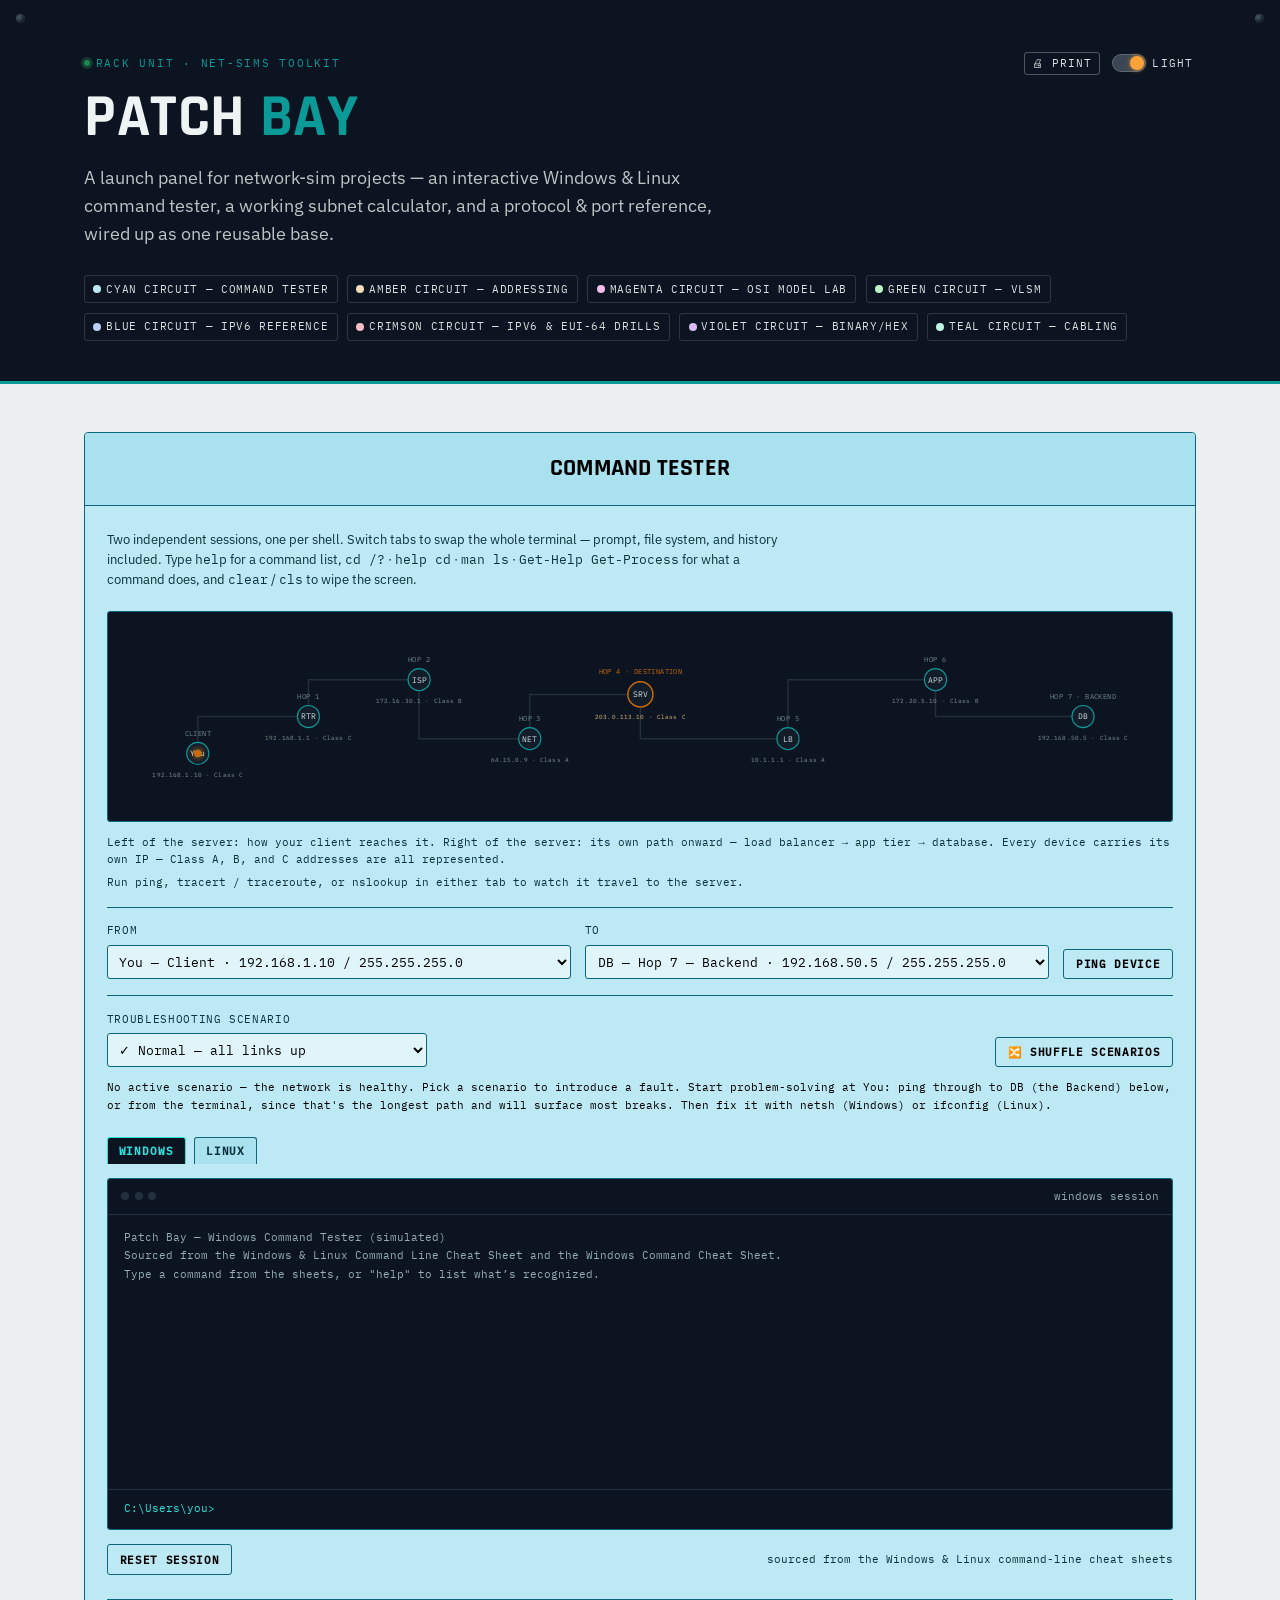
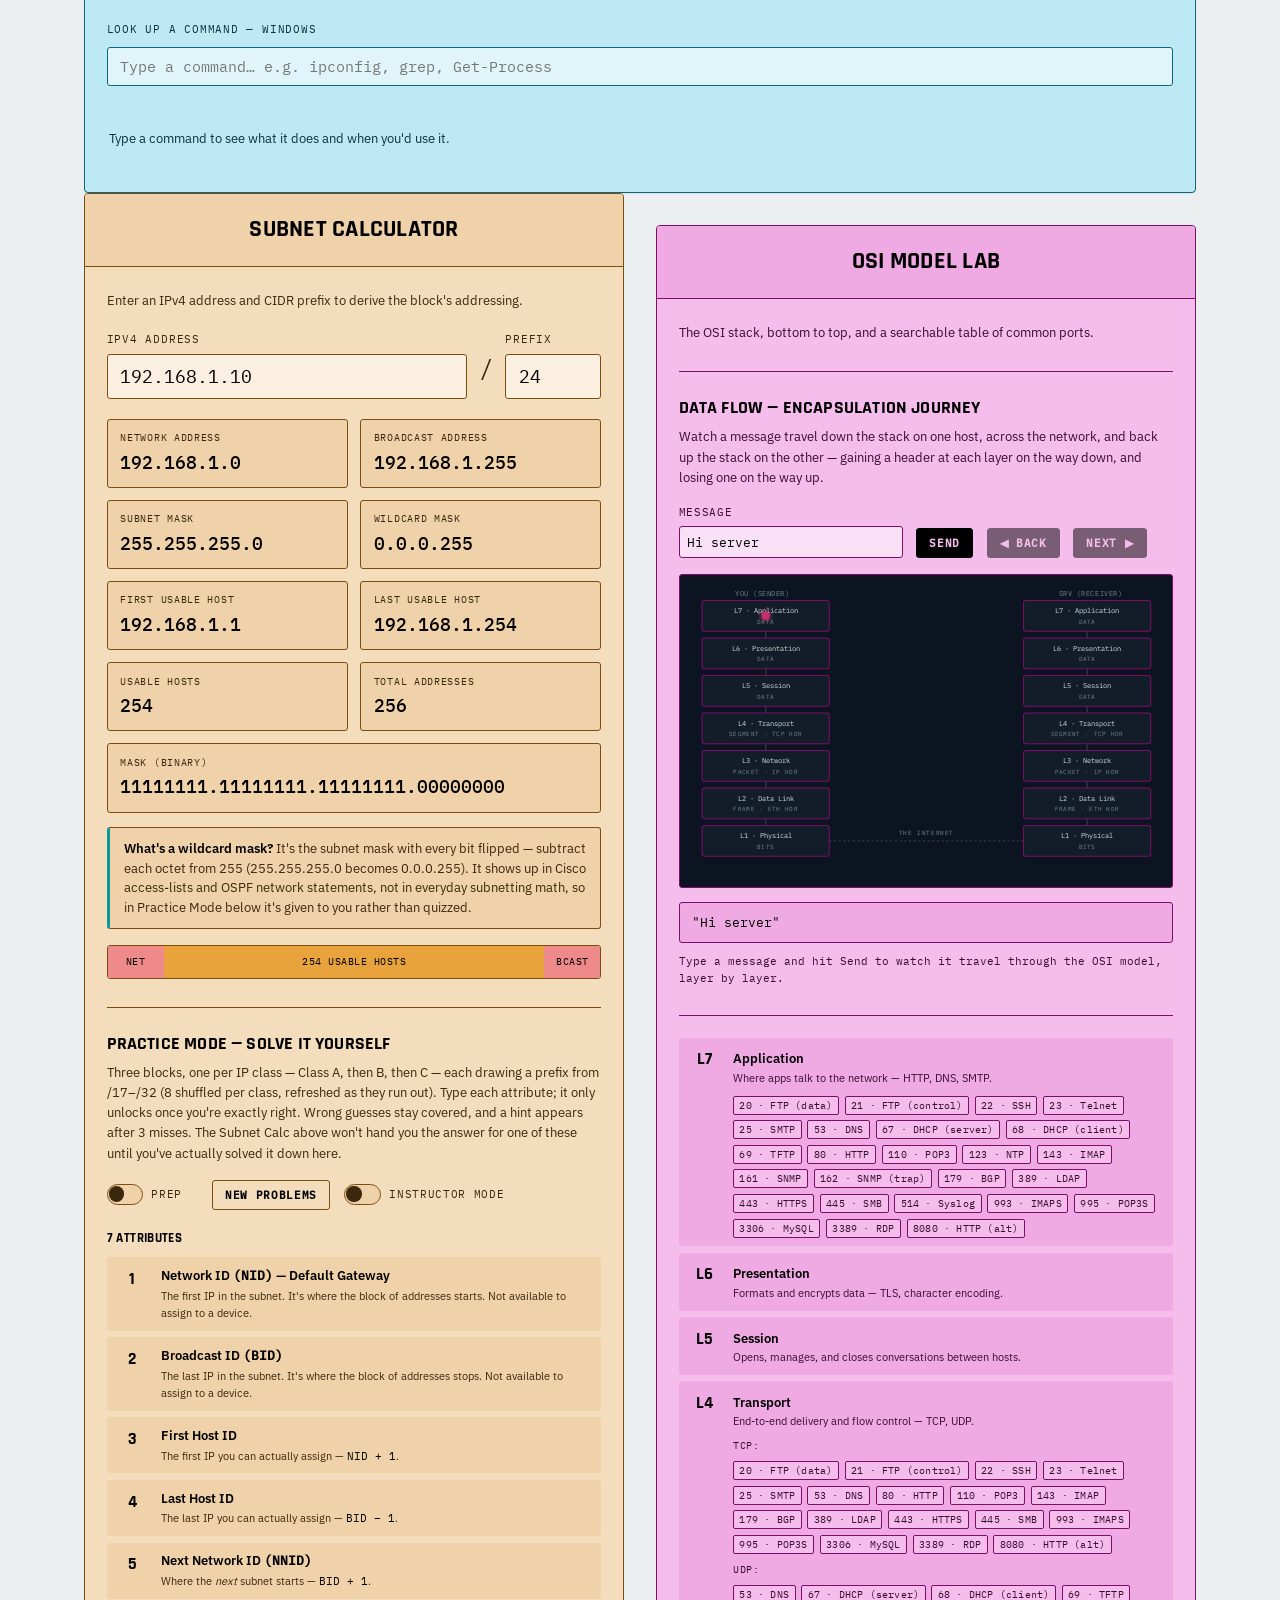
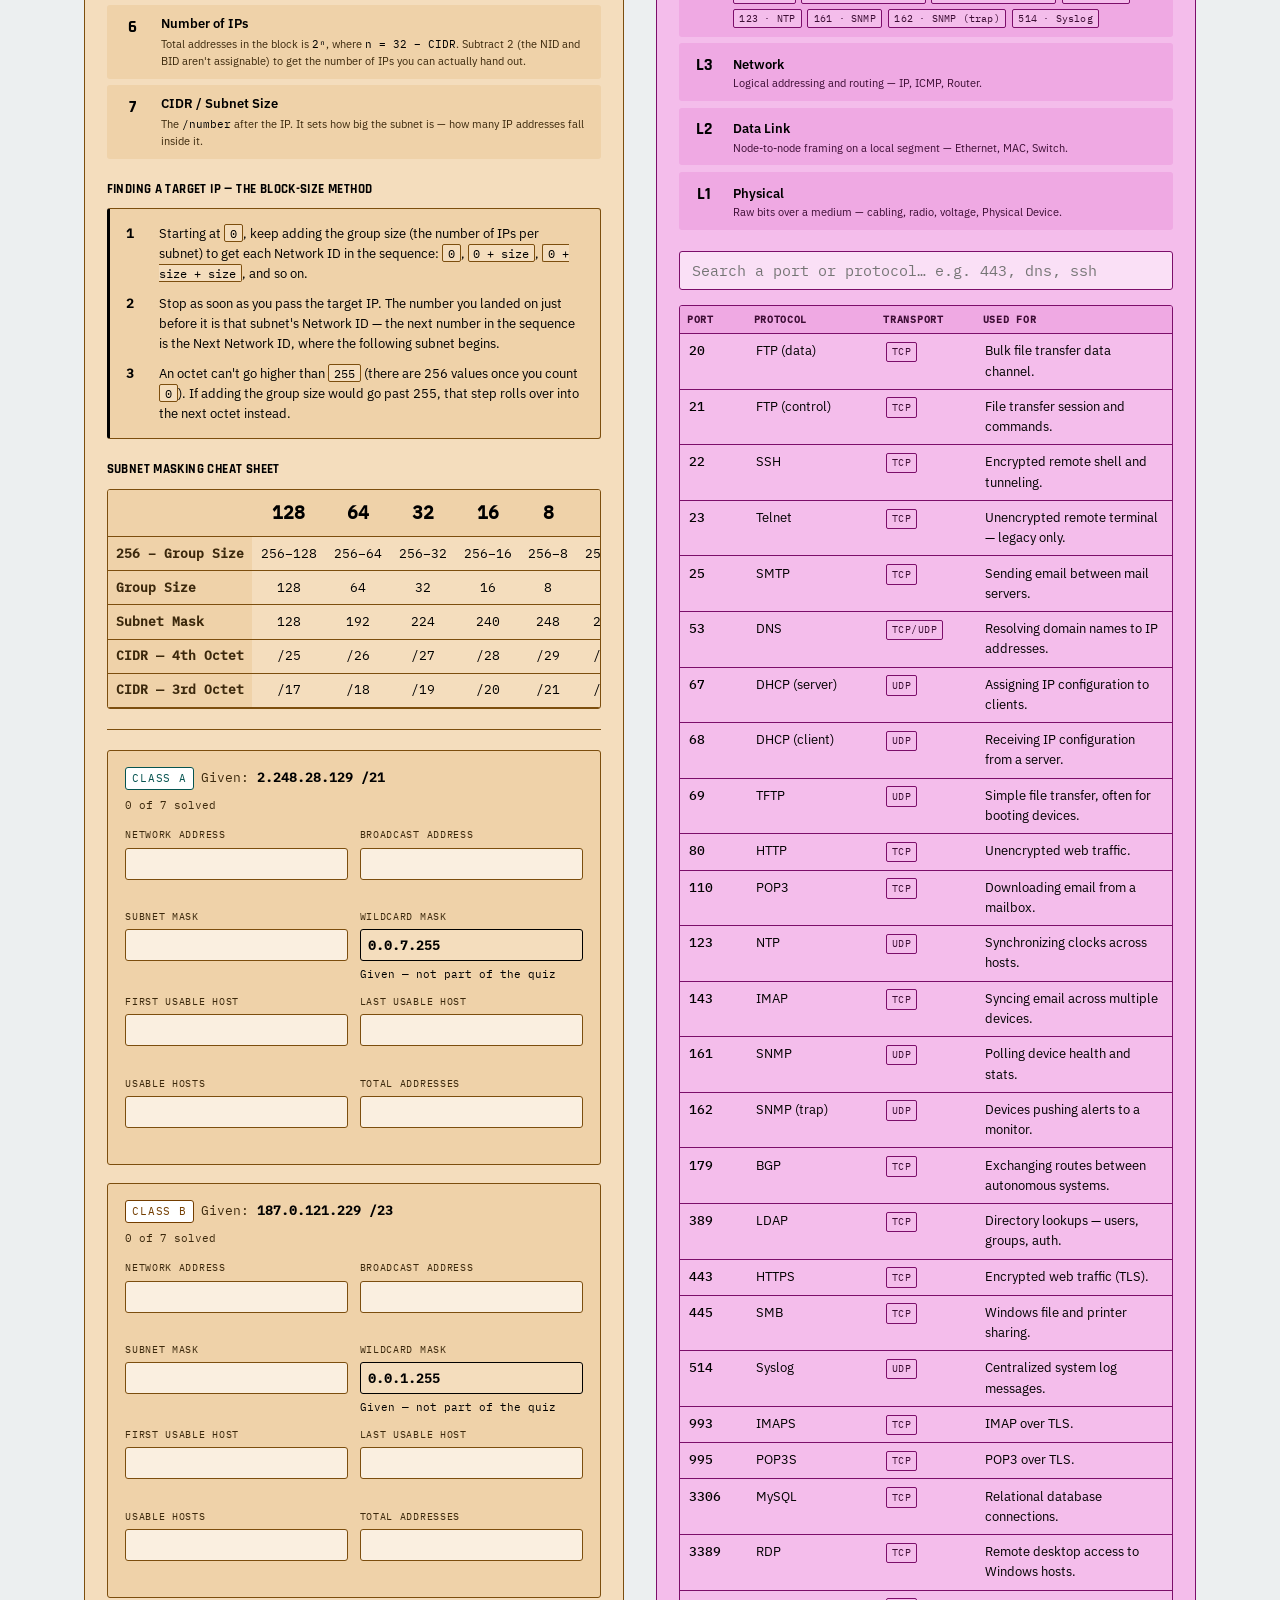
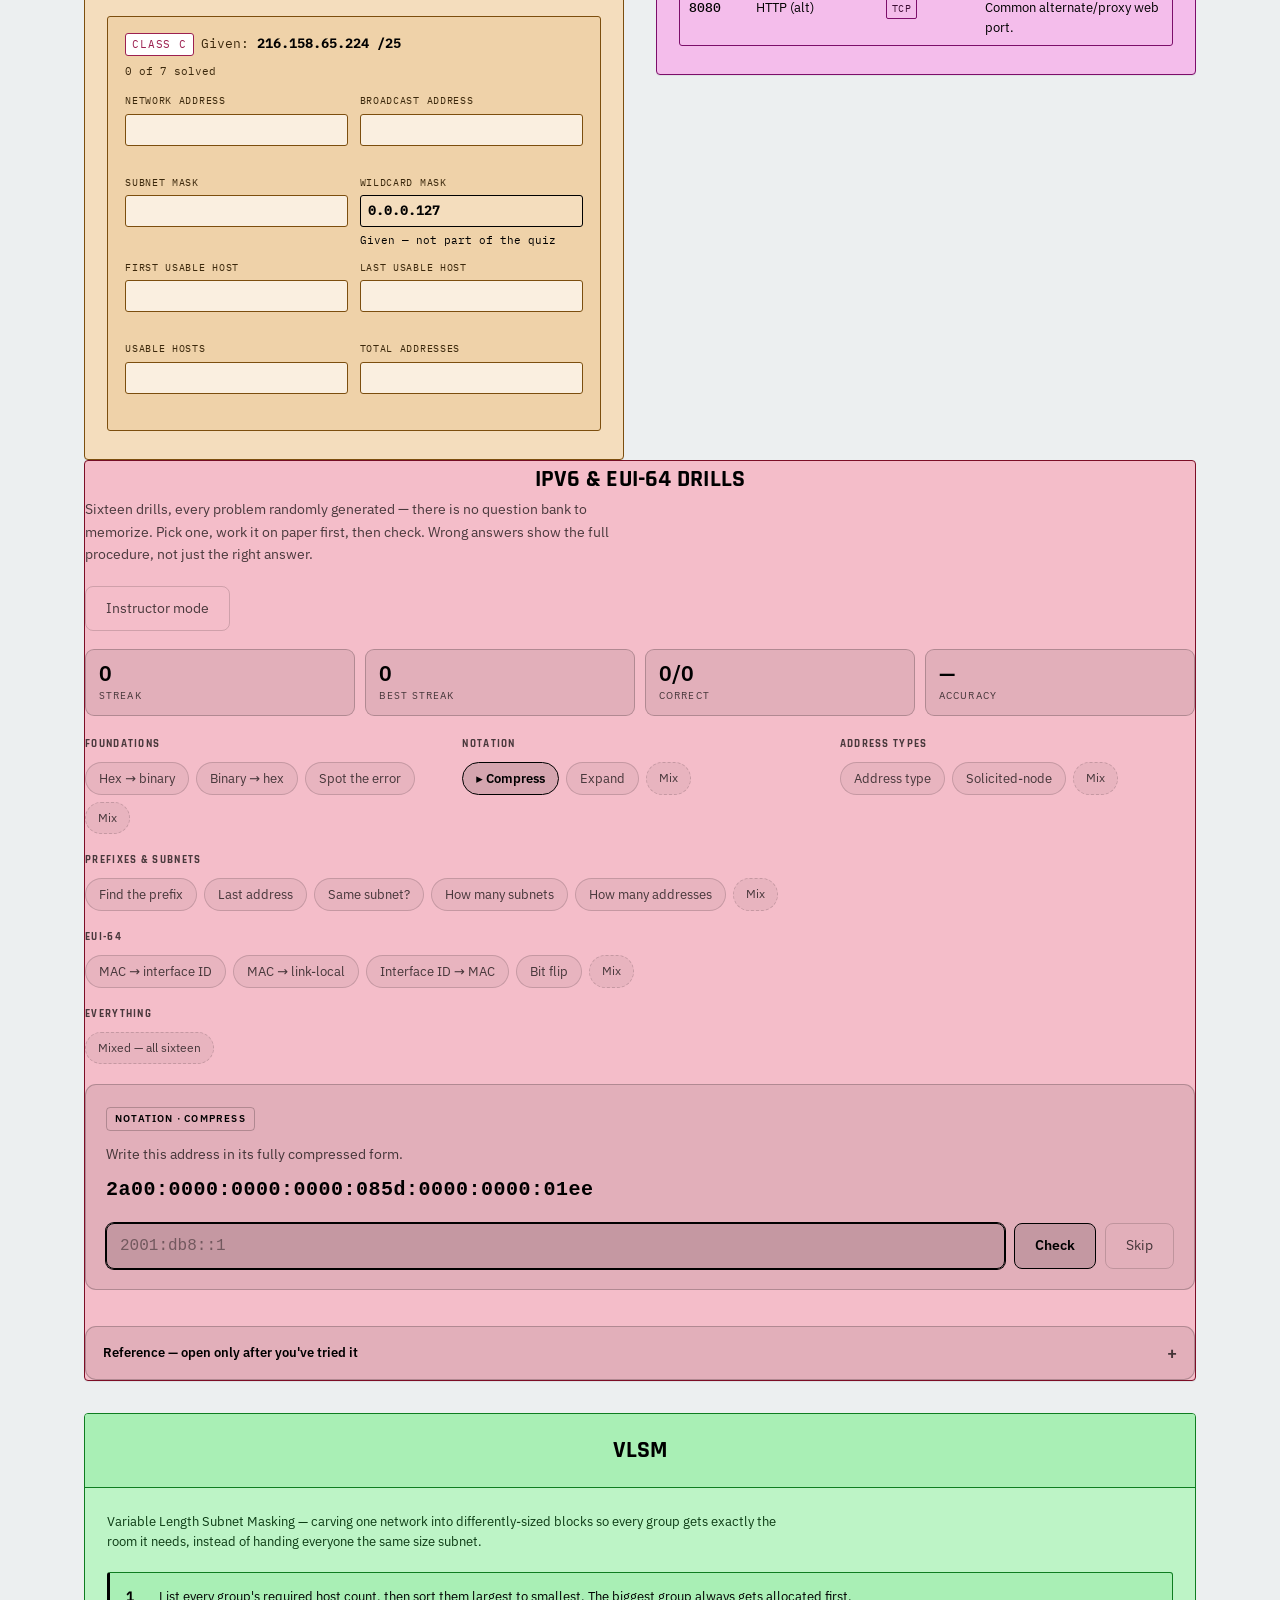
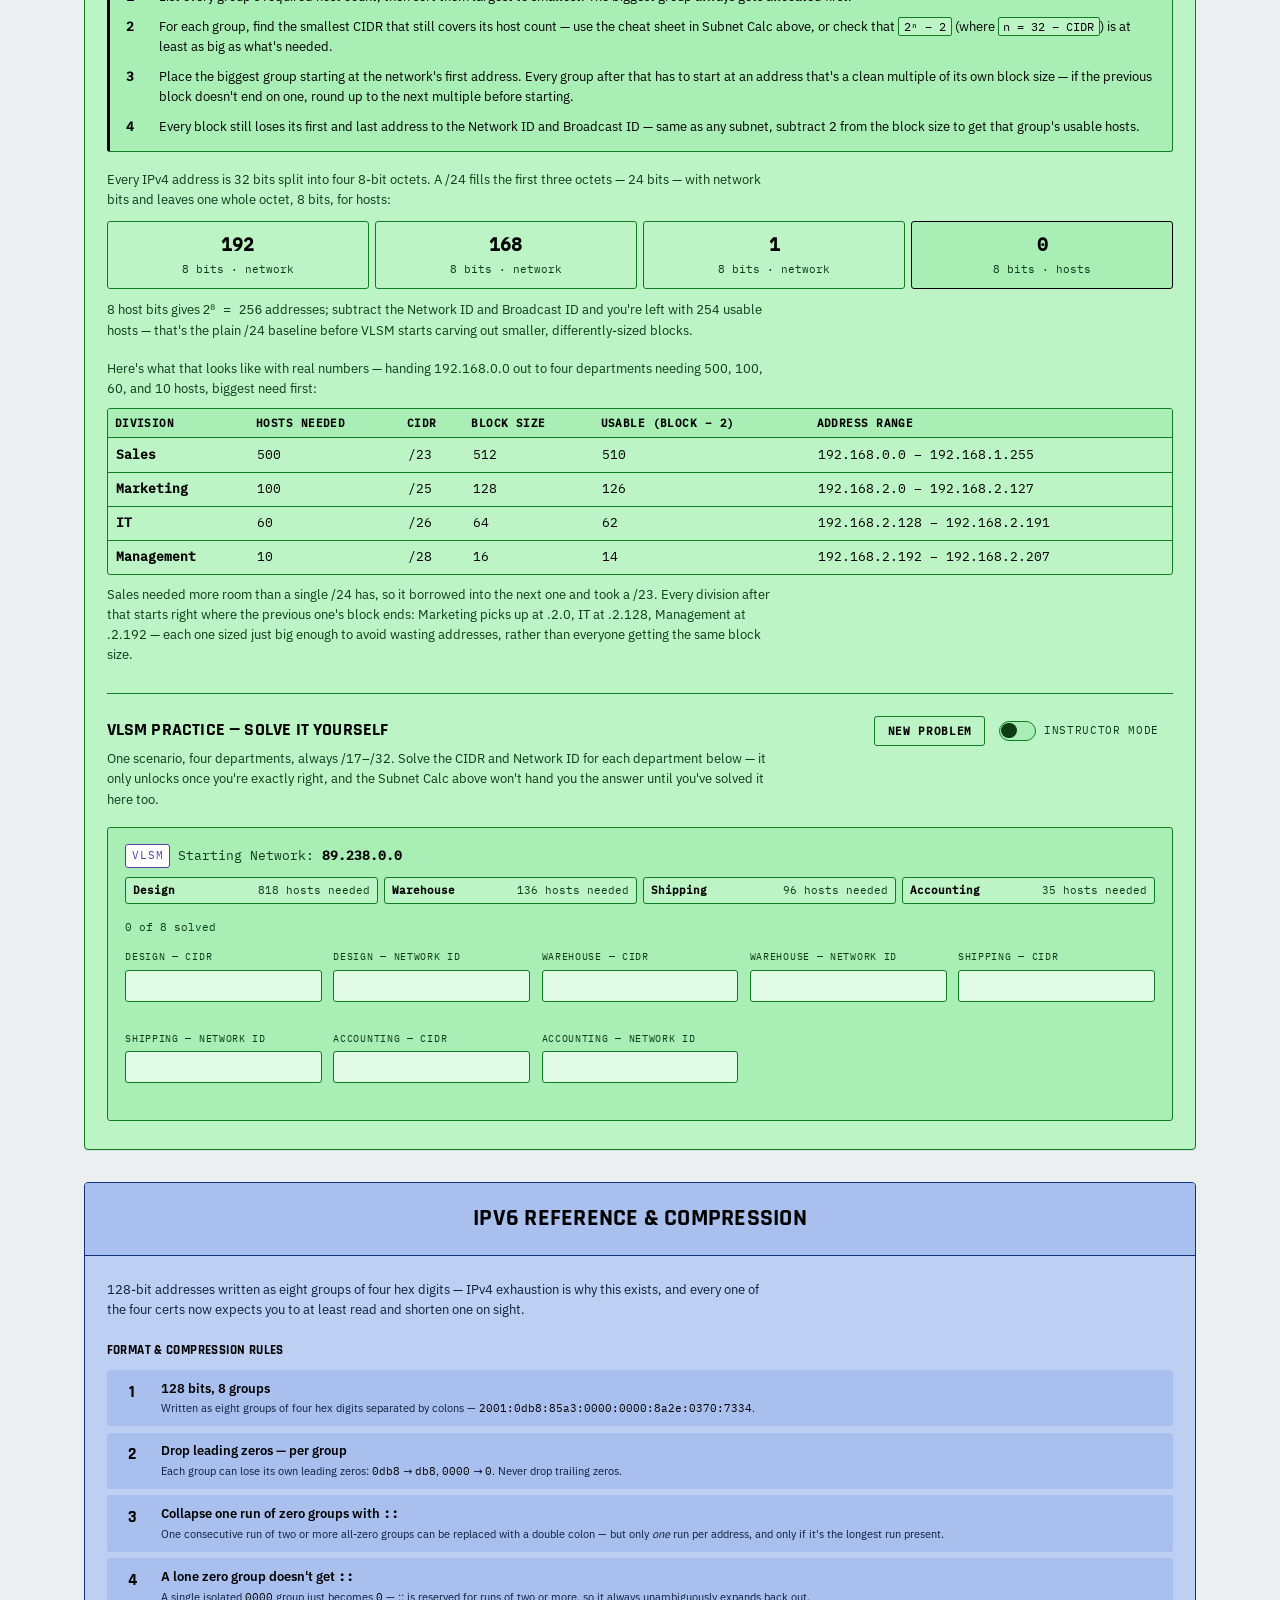
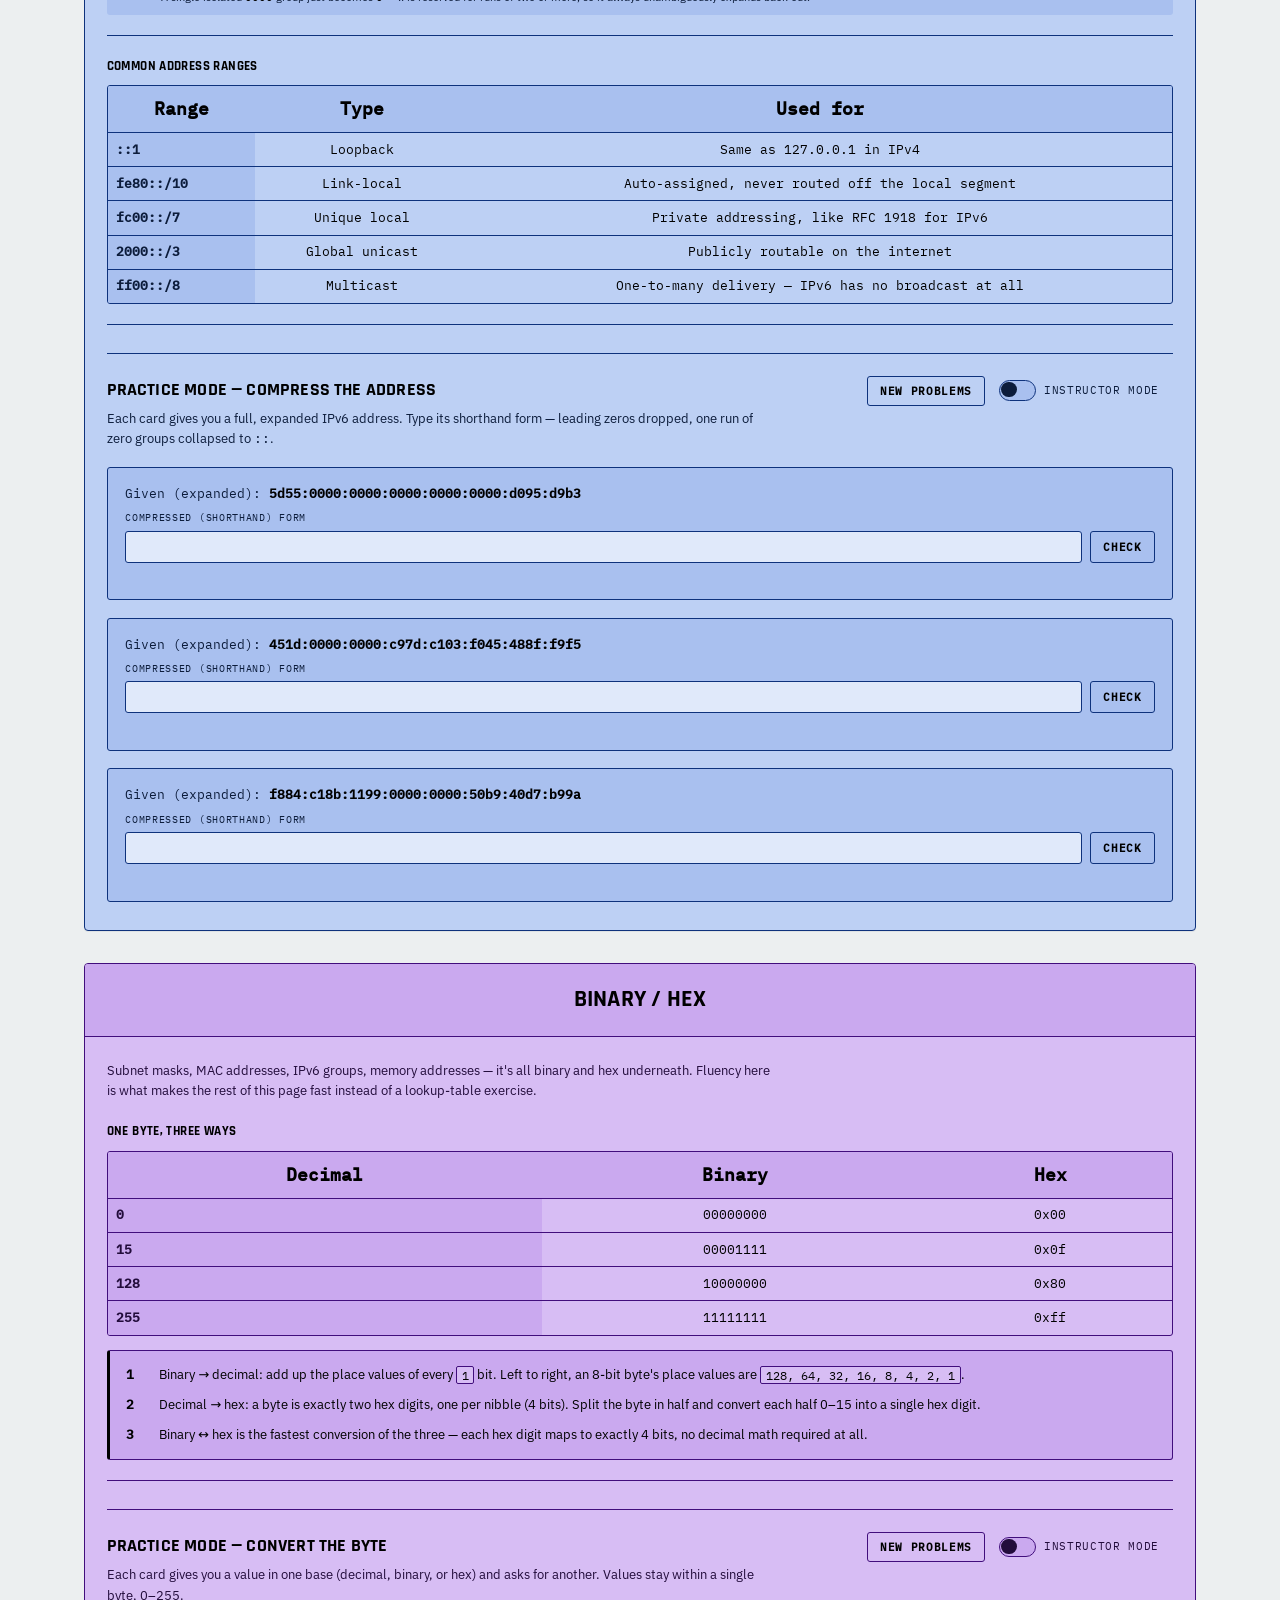
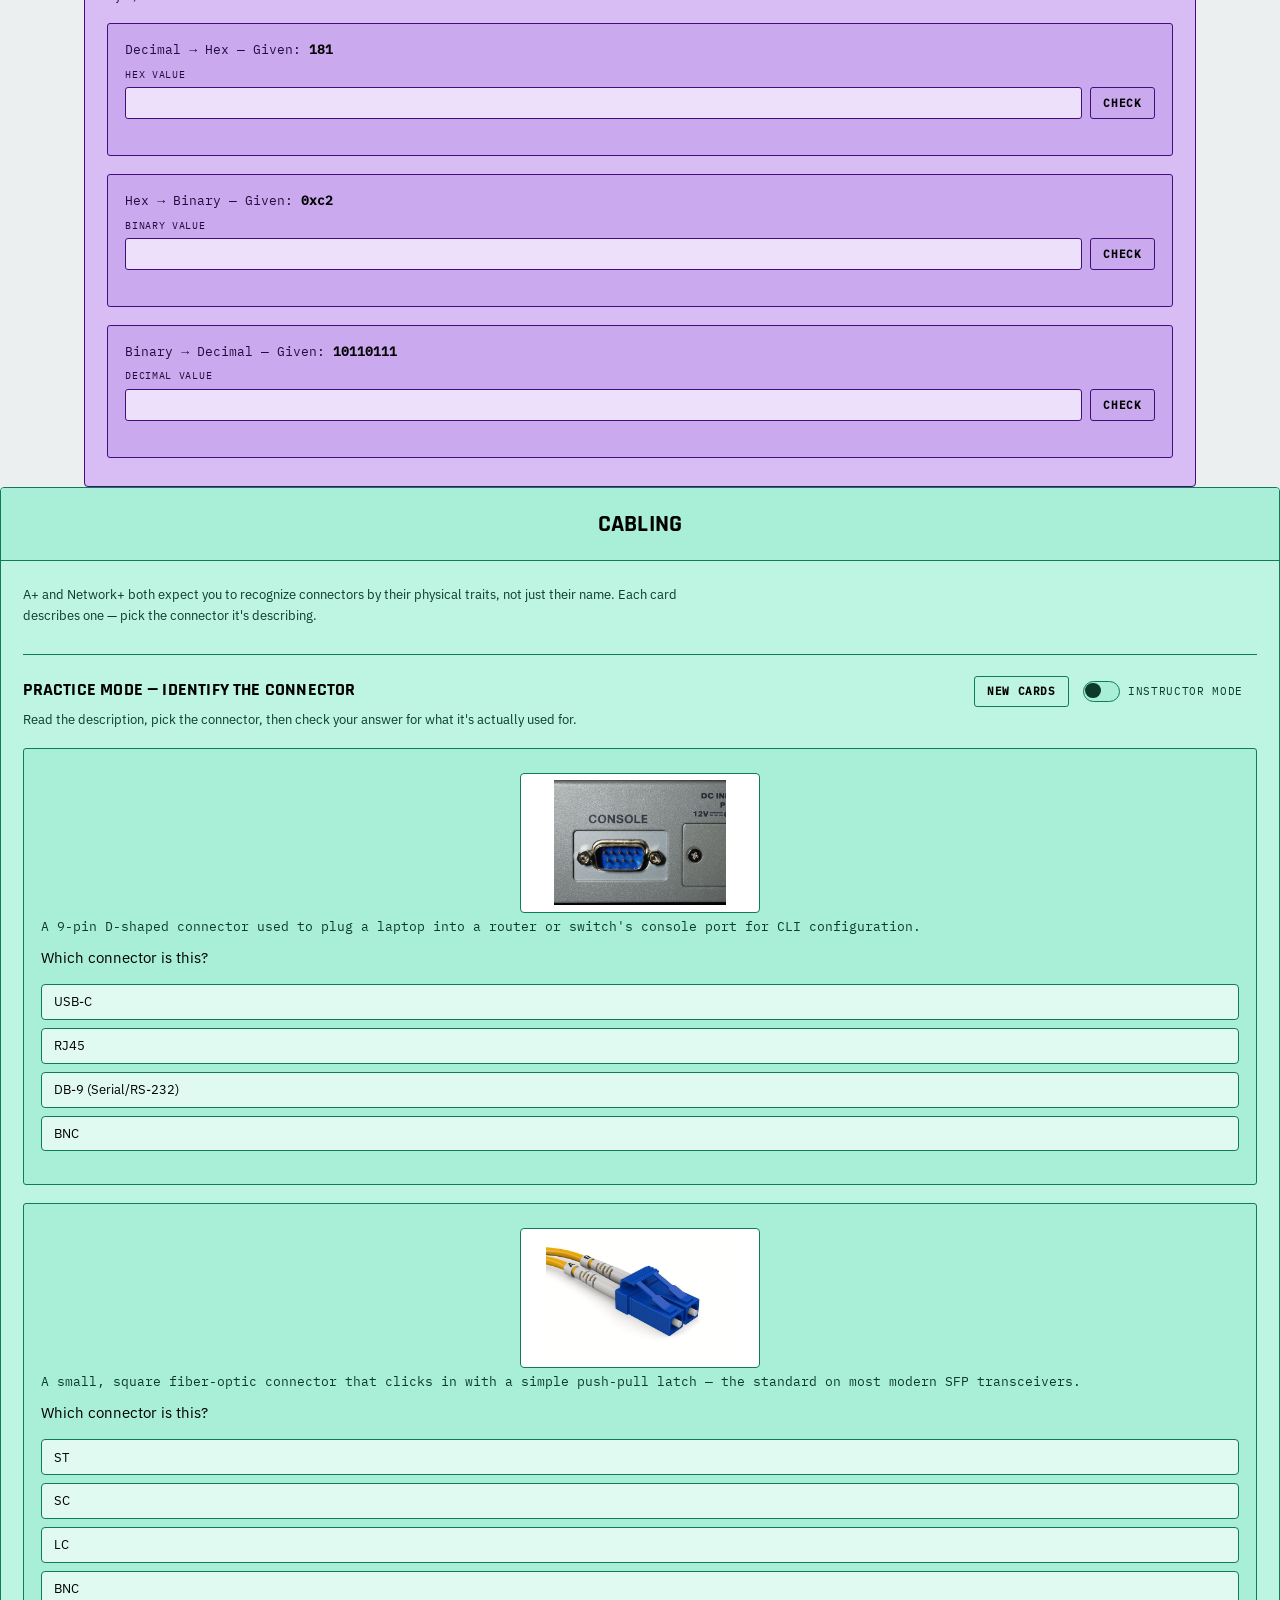
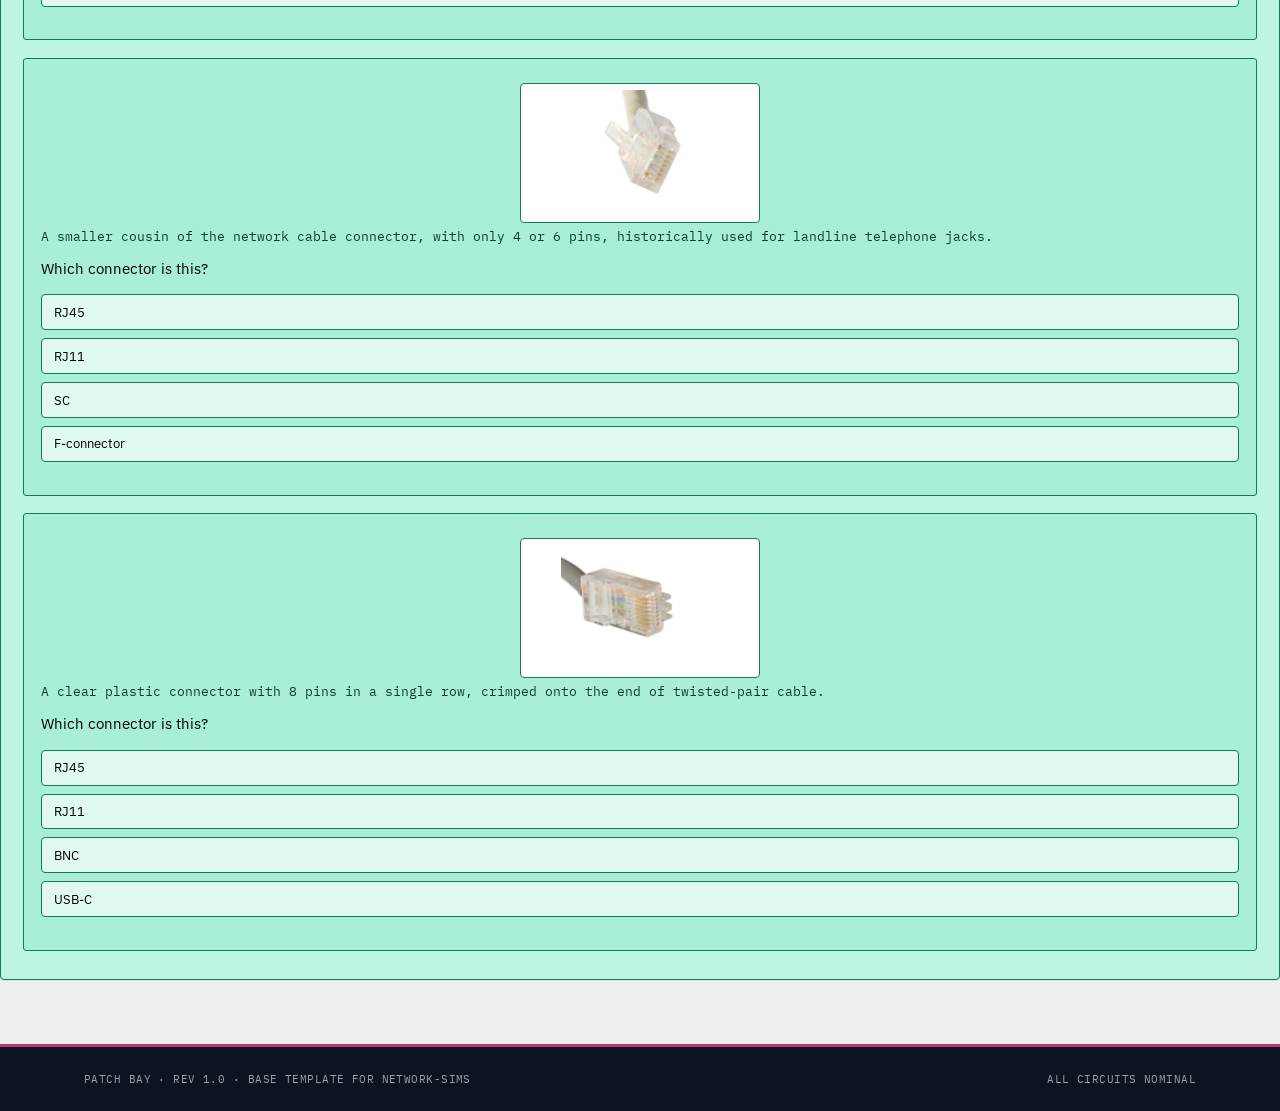
==== index.html @ 0e7c9033 "Add files via upload" ====
<!DOCTYPE html>
<html lang="en">
<head>
<meta charset="utf-8">
<title>Patch Bay — Network Sims Toolkit</title>
<meta name="viewport" content="width=device-width, initial-scale=1" />
<style>
  @font-face {
    font-family: "Rajdhani";
    font-style: normal;
    font-weight: 600;
    font-display: swap;
    src: url([data-uri]) format("woff2");
  }
  @font-face {
    font-family: "Rajdhani";
    font-style: normal;
    font-weight: 700;
    font-display: swap;
    src: url([data-uri]) format("woff2");
  }
  @font-face {
    font-family: "IBM Plex Sans";
    font-style: normal;
    font-weight: 400;
    font-display: swap;
    src: url([data-uri]) format("woff2");
  }
  @font-face {
    font-family: "IBM Plex Sans";
    font-style: normal;
    font-weight: 600;
    font-display: swap;
    src: url([data-uri]) format("woff2");
  }
  @font-face {
    font-family: "IBM Plex Mono";
    font-style: normal;
    font-weight: 400;
    font-display: swap;
    src: url([data-uri]) format("woff2");
  }
  @font-face {
    font-family: "IBM Plex Mono";
    font-style: normal;
    font-weight: 500;
    font-display: swap;
    src: url([data-uri]) format("woff2");
  }

  /* ---------- tokens ---------- */
  :root {
    --ink: #0d1421;
    --paper: #eceff0;
    --panel: #ffffff;
    --panel-alt: #dde3e1;
    --text: #10161f;
    --text-dim: #4c5860;
    --border: #c7d0cd;
    --cyan: #0b9a97;
    --amber: #c96a08;
    --magenta: #c62f6b;
    --green: #1c8a4e;
    --red: #c93a3a;
    --blue: #1c5fc9;
    --violet: #5a3ea8;
    --crimson: #a3123f;
    --teal: #0a7d72;
    --shadow: 0 1px 0 rgba(13, 20, 33, 0.06);

    /* semantic tokens — default to the raw circuit hues; a module whose own
       tile fill matches one of these hues overrides the relevant token so
       state/accent text never goes hue-on-same-hue invisible (see the
       .module[data-circuit] blocks below). */
    --state-ok: var(--green);
    --state-hint: var(--amber);
    --state-given: var(--cyan);
    --state-err: var(--red);
    --guide-accent: var(--amber);
    --focus-ring: var(--cyan);
    --chip-bg: #ffffff;

    --font-display: "Rajdhani", ui-sans-serif, system-ui, sans-serif;
    --font-body: "IBM Plex Sans", ui-sans-serif, system-ui, sans-serif;
    --font-mono: "IBM Plex Mono", ui-monospace, "SF Mono", Menlo, monospace;

    --fs-xs: 0.6875rem;
    --fs-sm: 0.8125rem;
    --fs-base: 0.9375rem;
    --fs-md: 1.125rem;
    --fs-lg: 1.5rem;
    --fs-xl: clamp(2.25rem, 5.5vw, 3.75rem);

    color-scheme: light dark;
      --tile-cyan: #bde9f4;
    --tile-amber: #f4ddbd;
    --tile-magenta: #f4bdeb;
    --tile-green: #bdf4c6;
    --tile-blue: #bdd0f4;
    --tile-violet: #d7bdf4;
    --tile-crimson: #f4bdc9;
    --tile-teal: #bdf4e2;
}

  @media (prefers-color-scheme: dark) {
    :root {
      --ink: #0a0f18;
      --paper: #0b111b;
      --panel: #131c29;
      --panel-alt: #1a2534;
      --text: #e7edec;
      --text-dim: #8fa0a6;
      --border: #263241;
      --cyan: #2fe0db;
      --amber: #ffa23a;
      --magenta: #ff5b9a;
      --green: #3fdd82;
      --red: #ff6b6b;
      --blue: #5b9dff;
      --violet: #b795ff;
      --crimson: #ff5577;
      --teal: #2fe0c4;
      --shadow: 0 1px 0 rgba(0, 0, 0, 0.4);
      --chip-bg: #0a0f18;
    }
      --tile-cyan: #a6dae7;
    --tile-amber: #e7cca6;
    --tile-magenta: #e7a6dd;
    --tile-green: #a6e7b1;
    --tile-blue: #a6bce7;
    --tile-violet: #c5a6e7;
    --tile-crimson: #e7a6b4;
    --tile-teal: #a6e7d2;
}

  :root[data-theme="dark"] {
    --ink: #0a0f18;
    --paper: #0b111b;
    --panel: #131c29;
    --panel-alt: #1a2534;
    --text: #e7edec;
    --text-dim: #8fa0a6;
    --border: #263241;
    --cyan: #2fe0db;
    --amber: #ffa23a;
    --magenta: #ff5b9a;
    --green: #3fdd82;
    --red: #ff6b6b;
    --blue: #5b9dff;
    --violet: #b795ff;
    --crimson: #ff5577;
    --teal: #2fe0c4;
    --shadow: 0 1px 0 rgba(0, 0, 0, 0.4);
    --chip-bg: #0a0f18;
      --tile-cyan: #a6dae7;
    --tile-amber: #e7cca6;
    --tile-magenta: #e7a6dd;
    --tile-green: #a6e7b1;
    --tile-blue: #a6bce7;
    --tile-violet: #c5a6e7;
    --tile-crimson: #e7a6b4;
    --tile-teal: #a6e7d2;
}

  :root[data-theme="light"] {
    --ink: #0d1421;
    --paper: #eceff0;
    --panel: #ffffff;
    --panel-alt: #dde3e1;
    --text: #10161f;
    --text-dim: #4c5860;
    --border: #c7d0cd;
    --cyan: #0b9a97;
    --amber: #c96a08;
    --magenta: #c62f6b;
    --green: #1c8a4e;
    --red: #c93a3a;
    --blue: #1c5fc9;
    --violet: #5a3ea8;
    --crimson: #a3123f;
    --teal: #0a7d72;
    --shadow: 0 1px 0 rgba(13, 20, 33, 0.06);
      --tile-cyan: #bde9f4;
    --tile-amber: #f4ddbd;
    --tile-magenta: #f4bdeb;
    --tile-green: #bdf4c6;
    --tile-blue: #bdd0f4;
    --tile-violet: #d7bdf4;
    --tile-crimson: #f4bdc9;
    --tile-teal: #bdf4e2;
}

  /* ---------- base ---------- */
  * { box-sizing: border-box; }
  html, body { margin: 0; padding: 0; }
  body {
    background: var(--paper);
    color: var(--text);
    font-family: var(--font-body);
    font-size: var(--fs-base);
    line-height: 1.55;
    -webkit-font-smoothing: antialiased;
  }
  ::selection { background: var(--cyan); color: var(--ink); }
  a { color: inherit; }
  button { font-family: inherit; }
  :focus-visible {
    outline: 2px solid var(--focus-ring);
    outline-offset: 2px;
    border-radius: 2px;
  }

  h1, h2, h3 {
    font-family: var(--font-display);
    font-weight: 700;
    text-wrap: balance;
    margin: 0;
  }

  .mono { font-family: var(--font-mono); font-variant-numeric: tabular-nums; }

  .wrap {
    max-width: 74rem;
    margin: 0 auto;
    padding: 0 clamp(1rem, 3vw, 2.25rem);
  }

  /* ---------- faceplate header ---------- */
  .faceplate {
    background: var(--ink);
    color: #eef4f3;
    border-bottom: 3px solid var(--cyan);
    position: relative;
    overflow: hidden;
  }
  .faceplate::before,
  .faceplate::after {
    content: "";
    position: absolute;
    top: 14px;
    width: 9px;
    height: 9px;
    border-radius: 50%;
    background: radial-gradient(circle at 35% 35%, #4a5a68, #0d1520 70%);
    box-shadow: inset 0 0 0 1px rgba(255,255,255,0.08);
  }
  .faceplate::before { left: 16px; }
  .faceplate::after { right: 16px; }
  .faceplate .wrap {
    padding-top: clamp(2rem, 5vw, 3.25rem);
    padding-bottom: clamp(1.75rem, 4vw, 2.5rem);
  }
  .faceplate__eyebrow {
    font-family: var(--font-mono);
    font-size: var(--fs-xs);
    letter-spacing: 0.16em;
    text-transform: uppercase;
    color: var(--cyan);
    display: flex;
    align-items: center;
    justify-content: space-between;
    gap: 0.75em;
    margin-bottom: 0.9rem;
  }
  .faceplate__eyebrow-text {
    display: flex;
    align-items: center;
    gap: 0.5em;
  }
  .faceplate__eyebrow .dot {
    width: 6px; height: 6px; border-radius: 50%;
    background: var(--green);
    box-shadow: 0 0 0 3px rgba(63, 221, 130, 0.18);
  }
  .faceplate__eyebrow-controls {
    display: flex;
    align-items: center;
    gap: 0.9em;
    flex-shrink: 0;
  }
  .print-btn {
    font-family: var(--font-mono);
    font-size: var(--fs-xs);
    letter-spacing: 0.1em;
    text-transform: uppercase;
    color: #d7e2e0;
    background: transparent;
    border: 1px solid rgba(255,255,255,0.28);
    border-radius: 3px;
    padding: 0.3em 0.6em;
    cursor: pointer;
  }
  .print-btn:hover { border-color: #2fe0db; color: #2fe0db; }
  .print-btn:focus-visible { outline: 2px solid #2fe0db; outline-offset: 2px; }
  .theme-toggle {
    display: inline-flex;
    align-items: center;
    gap: 0.55em;
    font-family: var(--font-mono);
    font-size: var(--fs-xs);
    letter-spacing: 0.12em;
    color: #d7e2e0;
    background: transparent;
    border: none;
    cursor: pointer;
    padding: 0.2em;
    flex-shrink: 0;
  }
  .theme-toggle__track {
    position: relative;
    display: inline-block;
    width: 34px;
    height: 18px;
    border-radius: 999px;
    background: #1a2534;
    border: 1px solid rgba(255,255,255,0.18);
    transition: background 0.15s ease;
  }
  .theme-toggle__thumb {
    position: absolute;
    top: 1px;
    left: 1px;
    width: 14px;
    height: 14px;
    border-radius: 50%;
    background: #2fe0db;
    box-shadow: 0 0 4px rgba(47, 224, 219, 0.8);
    transition: transform 0.15s ease, background 0.15s ease, box-shadow 0.15s ease;
  }
  .theme-toggle--light .theme-toggle__track { background: #3a4653; }
  .theme-toggle--light .theme-toggle__thumb {
    transform: translateX(16px);
    background: #ffa23a;
    box-shadow: 0 0 4px rgba(255, 162, 58, 0.8);
  }
  .theme-toggle__label { min-width: 2.6em; text-align: left; }
  .theme-toggle:focus-visible { outline: 2px solid #2fe0db; outline-offset: 2px; }
  .faceplate h1 {
    font-size: var(--fs-xl);
    letter-spacing: 0.01em;
    line-height: 0.98;
    text-transform: uppercase;
  }
  .faceplate h1 span { color: var(--cyan); }
  .faceplate p {
    max-width: 40rem;
    margin: 1rem 0 0;
    color: #b9c6c4;
    font-size: var(--fs-md);
  }
  .legend {
    display: flex;
    flex-wrap: wrap;
    gap: 0.6rem;
    margin-top: 1.75rem;
  }
  .legend__chip {
    display: inline-flex;
    align-items: center;
    gap: 0.45em;
    font-family: var(--font-mono);
    font-size: var(--fs-xs);
    letter-spacing: 0.06em;
    text-transform: uppercase;
    padding: 0.4em 0.75em;
    border: 1px solid rgba(255,255,255,0.14);
    border-radius: 3px;
    color: #d7e2e0;
  }
  .legend__chip i {
    width: 8px; height: 8px; border-radius: 50%;
    display: inline-block;
  }

  /* ---------- module chrome ---------- */
  main { padding: clamp(2rem, 4vw, 3rem) 0 clamp(3rem, 6vw, 4rem); }

  .module {
    background: var(--panel);
    color: var(--text);
    border: 1px solid var(--border);
    border-radius: 4px;
    box-shadow: var(--shadow);
    overflow: hidden;
  }
  .module + .module { margin-top: clamp(1.5rem, 3vw, 2rem); }

  .module__head {
    display: flex;
    align-items: center;
    justify-content: center;
    padding: 1.1rem 1.35rem;
    border-bottom: 1px solid var(--border);
    background: var(--panel-alt);
  }

  .module h2 {
    font-size: var(--fs-lg);
    text-transform: uppercase;
    letter-spacing: 0.01em;
    text-align: center;
  }
  .module__body { padding: 1.5rem 1.35rem 1.75rem; }

  /* ---------- circuit tile fill — whole module card, pale circuit tint ----------
     Each circuit redefines --panel/--panel-alt/--paper/--border/--text/--text-dim
     for everything inside it, since every module component already reads those
     custom properties.

     These grounds are deliberately pale and the wording is pure black. The
     tiles used to be fully saturated with white (or near-black) type, which
     cleared the 4.5:1 AA floor but no more. Every pairing here is verified at
     WCAG AAA (7:1) instead, for students with service-related vision damage —
     worst case across all eight tiles is 7.05:1.

     Black cannot simply be dropped onto a saturated fill: on the old crimson
     it measured 2.72:1, worse than the white it would have replaced. The
     ground has to come up for the wording to come down, which is why these
     are tints rather than the original colours.

     Dark mode runs a slightly deeper tint than light. A pale block this size
     glares against a dark page, and light sensitivity often travels with the
     same eye injuries.

     Colours are precomputed (not color-mix()) so each pairing is a fixed,
     checkable value. Every semantic accent routes to --text, so state is
     carried by glyph and weight rather than hue — see the --state-* lines. */
  .module[data-circuit="cyan"] {
    --panel: #bde9f4;
    --panel-alt: #a9e1ef;
    --paper: #e0f5fa;
    --border: #0e667c;
    --text: #000000;
    --text-dim: #0c323b;
    --state-ok: var(--text);
    --state-hint: var(--text);
    --state-given: var(--text);
    --state-err: var(--text);
    --guide-accent: var(--text);
    --focus-ring: var(--text);
  }
  .module[data-circuit="amber"] {
    --panel: #f4ddbd;
    --panel-alt: #efd2a9;
    --paper: #faefe0;
    --border: #7c4e0e;
    --text: #000000;
    --text-dim: #3b280c;
    --state-ok: var(--text);
    --state-hint: var(--text);
    --state-given: var(--text);
    --state-err: var(--text);
    --guide-accent: var(--text);
    --focus-ring: var(--text);
  }
  .module[data-circuit="magenta"] {
    --panel: #f4bdeb;
    --panel-alt: #efa9e3;
    --paper: #fae0f6;
    --border: #7c0e6a;
    --text: #000000;
    --text-dim: #3b0c33;
    --state-ok: var(--text);
    --state-hint: var(--text);
    --state-given: var(--text);
    --state-err: var(--text);
    --guide-accent: var(--text);
    --focus-ring: var(--text);
  }
  .module[data-circuit="green"] {
    --panel: #bdf4c6;
    --panel-alt: #a9efb5;
    --paper: #e0fae5;
    --border: #0e7c20;
    --text: #000000;
    --text-dim: #0c3b14;
    --state-ok: var(--text);
    --state-hint: var(--text);
    --state-given: var(--text);
    --state-err: var(--text);
    --guide-accent: var(--text);
    --focus-ring: var(--text);
  }
  .module[data-circuit="blue"] {
    --panel: #bdd0f4;
    --panel-alt: #a9c0ef;
    --paper: #e0e9fa;
    --border: #0e327c;
    --text: #000000;
    --text-dim: #0c1c3b;
    --state-ok: var(--text);
    --state-hint: var(--text);
    --state-given: var(--text);
    --state-err: var(--text);
    --guide-accent: var(--text);
    --focus-ring: var(--text);
  }
  .module[data-circuit="violet"] {
    --panel: #d7bdf4;
    --panel-alt: #caa9ef;
    --paper: #ece0fa;
    --border: #410e7c;
    --text: #000000;
    --text-dim: #220c3b;
    --state-ok: var(--text);
    --state-hint: var(--text);
    --state-given: var(--text);
    --state-err: var(--text);
    --guide-accent: var(--text);
    --focus-ring: var(--text);
  }
  .module[data-circuit="crimson"] {
    --panel: #f4bdc9;
    --panel-alt: #efa9b8;
    --paper: #fae0e6;
    --border: #7c0e26;
    --text: #000000;
    --text-dim: #3b0c17;
    --state-ok: var(--text);
    --state-hint: var(--text);
    --state-given: var(--text);
    --state-err: var(--text);
    --guide-accent: var(--text);
    --focus-ring: var(--text);
  }
  .module[data-circuit="teal"] {
    --panel: #bdf4e2;
    --panel-alt: #a9efd8;
    --paper: #e0faf1;
    --border: #0e7c57;
    --text: #000000;
    --text-dim: #0c3b2b;
    --state-ok: var(--text);
    --state-hint: var(--text);
    --state-given: var(--text);
    --state-err: var(--text);
    --guide-accent: var(--text);
    --focus-ring: var(--text);
  }
  @media (prefers-color-scheme: dark) {
    .module[data-circuit="cyan"] {
      --panel: #a6dae7;
      --panel-alt: #94d1e0;
      --paper: #c6e8f1;
      --border: #0a4b5c;
      --text: #000000;
      --text-dim: #0c323b;
    }
    .module[data-circuit="amber"] {
      --panel: #e7cca6;
      --panel-alt: #e0c094;
      --paper: #f1dfc6;
      --border: #5c3a0a;
      --text: #000000;
      --text-dim: #3b280c;
    }
    .module[data-circuit="magenta"] {
      --panel: #e7a6dd;
      --panel-alt: #e094d3;
      --paper: #f1c6ea;
      --border: #5c0a4e;
      --text: #000000;
      --text-dim: #3b0c33;
    }
    .module[data-circuit="green"] {
      --panel: #a6e7b1;
      --panel-alt: #94e0a1;
      --paper: #c6f1cd;
      --border: #0a5c18;
      --text: #000000;
      --text-dim: #0c3b14;
    }
    .module[data-circuit="blue"] {
      --panel: #a6bce7;
      --panel-alt: #94aee0;
      --paper: #c6d4f1;
      --border: #0a255c;
      --text: #000000;
      --text-dim: #0c1c3b;
    }
    .module[data-circuit="violet"] {
      --panel: #c5a6e7;
      --panel-alt: #b894e0;
      --paper: #dac6f1;
      --border: #300a5c;
      --text: #000000;
      --text-dim: #220c3b;
    }
    .module[data-circuit="crimson"] {
      --panel: #e7a6b4;
      --panel-alt: #e094a5;
      --paper: #f1c6cf;
      --border: #5c0a1c;
      --text: #000000;
      --text-dim: #3b0c17;
    }
    .module[data-circuit="teal"] {
      --panel: #a6e7d2;
      --panel-alt: #94e0c7;
      --paper: #c6f1e2;
      --border: #0a5c41;
      --text: #000000;
      --text-dim: #0c3b2b;
    }
  }

  :root[data-theme="dark"] .module[data-circuit="cyan"] {
    --panel: #a6dae7;
    --panel-alt: #94d1e0;
    --paper: #c6e8f1;
    --border: #0a4b5c;
    --text: #000000;
    --text-dim: #0c323b;
  }
  :root[data-theme="dark"] .module[data-circuit="amber"] {
    --panel: #e7cca6;
    --panel-alt: #e0c094;
    --paper: #f1dfc6;
    --border: #5c3a0a;
    --text: #000000;
    --text-dim: #3b280c;
  }
  :root[data-theme="dark"] .module[data-circuit="magenta"] {
    --panel: #e7a6dd;
    --panel-alt: #e094d3;
    --paper: #f1c6ea;
    --border: #5c0a4e;
    --text: #000000;
    --text-dim: #3b0c33;
  }
  :root[data-theme="dark"] .module[data-circuit="green"] {
    --panel: #a6e7b1;
    --panel-alt: #94e0a1;
    --paper: #c6f1cd;
    --border: #0a5c18;
    --text: #000000;
    --text-dim: #0c3b14;
  }
  :root[data-theme="dark"] .module[data-circuit="blue"] {
    --panel: #a6bce7;
    --panel-alt: #94aee0;
    --paper: #c6d4f1;
    --border: #0a255c;
    --text: #000000;
    --text-dim: #0c1c3b;
  }
  :root[data-theme="dark"] .module[data-circuit="violet"] {
    --panel: #c5a6e7;
    --panel-alt: #b894e0;
    --paper: #dac6f1;
    --border: #300a5c;
    --text: #000000;
    --text-dim: #220c3b;
  }
  :root[data-theme="dark"] .module[data-circuit="crimson"] {
    --panel: #e7a6b4;
    --panel-alt: #e094a5;
    --paper: #f1c6cf;
    --border: #5c0a1c;
    --text: #000000;
    --text-dim: #3b0c17;
  }
  :root[data-theme="dark"] .module[data-circuit="teal"] {
    --panel: #a6e7d2;
    --panel-alt: #94e0c7;
    --paper: #c6f1e2;
    --border: #0a5c41;
    --text: #000000;
    --text-dim: #0c3b2b;
  }

  :root[data-theme="light"] .module[data-circuit="cyan"] {
    --panel: #bde9f4;
    --panel-alt: #a9e1ef;
    --paper: #e0f5fa;
    --border: #0e667c;
    --text: #000000;
    --text-dim: #0c323b;
  }
  :root[data-theme="light"] .module[data-circuit="amber"] {
    --panel: #f4ddbd;
    --panel-alt: #efd2a9;
    --paper: #faefe0;
    --border: #7c4e0e;
    --text: #000000;
    --text-dim: #3b280c;
  }
  :root[data-theme="light"] .module[data-circuit="magenta"] {
    --panel: #f4bdeb;
    --panel-alt: #efa9e3;
    --paper: #fae0f6;
    --border: #7c0e6a;
    --text: #000000;
    --text-dim: #3b0c33;
  }
  :root[data-theme="light"] .module[data-circuit="green"] {
    --panel: #bdf4c6;
    --panel-alt: #a9efb5;
    --paper: #e0fae5;
    --border: #0e7c20;
    --text: #000000;
    --text-dim: #0c3b14;
  }
  :root[data-theme="light"] .module[data-circuit="blue"] {
    --panel: #bdd0f4;
    --panel-alt: #a9c0ef;
    --paper: #e0e9fa;
    --border: #0e327c;
    --text: #000000;
    --text-dim: #0c1c3b;
  }
  :root[data-theme="light"] .module[data-circuit="violet"] {
    --panel: #d7bdf4;
    --panel-alt: #caa9ef;
    --paper: #ece0fa;
    --border: #410e7c;
    --text: #000000;
    --text-dim: #220c3b;
  }
  :root[data-theme="light"] .module[data-circuit="crimson"] {
    --panel: #f4bdc9;
    --panel-alt: #efa9b8;
    --paper: #fae0e6;
    --border: #7c0e26;
    --text: #000000;
    --text-dim: #3b0c17;
  }
  :root[data-theme="light"] .module[data-circuit="teal"] {
    --panel: #bdf4e2;
    --panel-alt: #a9efd8;
    --paper: #e0faf1;
    --border: #0e7c57;
    --text: #000000;
    --text-dim: #0c3b2b;
  }

  .module__intro {
    color: var(--text-dim);
    font-size: var(--fs-sm);
    max-width: 42rem;
    margin: 0 0 1.25rem;
  }

  .grid-two {
    display: grid;
    grid-template-columns: 1fr;
    gap: clamp(1.5rem, 3vw, 2rem);
  }
  @media (min-width: 860px) {
    .grid-two { grid-template-columns: 1fr 1fr; align-items: start; }
  }

  /* ---------- command tester (hero) ---------- */
  .btn {
    font-family: var(--font-mono);
    font-size: var(--fs-xs);
    letter-spacing: 0.06em;
    text-transform: uppercase;
    padding: 0.65em 1.1em;
    border-radius: 3px;
    border: 1px solid var(--cyan);
    background: var(--cyan);
    color: var(--ink);
    cursor: pointer;
    font-weight: 600;
  }
  .btn:hover { filter: brightness(1.06); }
  .btn:disabled { opacity: 0.5; cursor: default; }
  .btn--ghost {
    background: transparent;
    color: var(--text);
    border-color: var(--border);
  }

  .map-panel { margin-bottom: 1.35rem; }
  .map-stage {
    background: var(--ink);
    border-radius: 3px;
    border: 1px solid var(--border);
    padding: 1rem;
    overflow-x: auto;
  }
  .map-stage svg { display: block; width: 100%; min-width: 880px; height: auto; }
  .map-trace { fill: none; stroke: #2a3b45; stroke-width: 2; opacity: 0.7; }
  .map-node circle { fill: #131c29; stroke: var(--cyan); stroke-width: 1.5; }
  .map-node--server circle { stroke: var(--amber); stroke-width: 2; }
  .map-node text {
    font-family: var(--font-mono);
    font-size: 11px;
    fill: #cfe0de;
  }
  .map-node .role {
    font-family: var(--font-mono);
    font-size: 9px;
    fill: #6f8b88;
    letter-spacing: 0.06em;
    text-transform: uppercase;
  }
  .map-node--server .role { fill: var(--amber); }
  .map-node .ip {
    font-family: var(--font-mono);
    font-size: 8.5px;
    fill: #7c9490;
    letter-spacing: 0.02em;
  }
  .map-node--server .ip { fill: #d9b877; }
  .map-packet { fill: var(--amber); filter: drop-shadow(0 0 4px rgba(255, 158, 44, 0.9)); }
  .map-caption {
    margin-top: 0.75rem;
    font-family: var(--font-mono);
    font-size: var(--fs-xs);
    color: var(--text-dim);
  }
  .map-status {
    margin-top: 0.4rem;
    font-family: var(--font-mono);
    font-size: var(--fs-xs);
    color: var(--text-dim);
  }
  .map-status--err { color: var(--state-err, var(--red)); font-weight: 700; }
  .map-status--ok { color: var(--state-ok, var(--green)); font-weight: 700; }
  .map-status--err::before { content: "\2717\00a0"; }
  .map-status--ok::before { content: "\2713\00a0"; }
  .map-ping {
    display: flex;
    align-items: flex-end;
    gap: 0.85rem;
    flex-wrap: wrap;
    margin-top: 1rem;
    padding-top: 0.9rem;
    border-top: 1px solid var(--border);
  }
  .map-ping label {
    display: flex;
    flex-direction: column;
    gap: 0.35rem;
    font-family: var(--font-mono);
    font-size: var(--fs-xs);
    letter-spacing: 0.06em;
    text-transform: uppercase;
    color: var(--text-dim);
    flex: 1 1 16rem;
    min-width: 0;
  }
  .map-ping select {
    font-family: var(--font-mono);
    font-size: var(--fs-sm);
    padding: 0.5em 0.6em;
    border: 1.5px solid var(--border);
    border-radius: 3px;
    background: var(--paper);
    color: var(--text);
    width: 100%;
    text-overflow: ellipsis;
  }
  .map-scenario {
    margin-top: 1rem;
    padding-top: 0.9rem;
    border-top: 1px solid var(--border);
  }
  .map-scenario-row {
    display: flex;
    align-items: flex-end;
    gap: 0.85rem;
    flex-wrap: wrap;
  }
  .map-scenario label {
    display: flex;
    flex-direction: column;
    gap: 0.35rem;
    font-family: var(--font-mono);
    font-size: var(--fs-xs);
    letter-spacing: 0.06em;
    text-transform: uppercase;
    color: var(--text-dim);
    flex: 1 1 16rem;
    min-width: 0;
  }
  .map-scenario select {
    font-family: var(--font-mono);
    font-size: var(--fs-sm);
    padding: 0.5em 0.6em;
    border: 1.5px solid var(--border);
    border-radius: 3px;
    background: var(--paper);
    color: var(--text);
    width: 100%;
    max-width: 20rem;
    text-overflow: ellipsis;
  }
  @media (max-width: 480px) {
    .map-ping select, .map-scenario select { font-size: var(--fs-xs); }
    .map-scenario select { max-width: 100%; }
  }
  .map-scenario-status {
    margin-top: 0.65rem;
    font-family: var(--font-mono);
    font-size: var(--fs-xs);
    color: var(--text);
    line-height: 1.7;
  }
  .map-scenario-status--err { color: var(--state-err, var(--red)); font-weight: 700; }
  .map-scenario-status--ok { color: var(--state-ok, var(--green)); font-weight: 700; }
  .map-scenario-status--err::before { content: "\2717\00a0"; }
  .map-scenario-status--ok::before { content: "\2713\00a0"; }

  .term-tabs {
    display: flex;
    gap: 0.5rem;
    margin-bottom: 0.9rem;
  }
  .term-tab {
    font-family: var(--font-mono);
    font-size: var(--fs-xs);
    letter-spacing: 0.08em;
    text-transform: uppercase;
    padding: 0.55em 1em;
    border-radius: 3px 3px 0 0;
    border: 1px solid var(--border);
    border-bottom: none;
    background: var(--panel-alt);
    color: var(--text-dim);
    cursor: pointer;
    font-weight: 600;
  }
  .term-tab[aria-selected="true"] {
    background: var(--ink);
    /* Fixed, not var(--cyan): this sits on the terminal's own dark ground in
       both themes, where the light-theme cyan would only reach 5.34:1. */
    color: #2fe0db;
    border-color: #2fe0db;
  }

  .term-stage {
    background: var(--ink);
    border-radius: 3px;
    border: 1px solid var(--border);
    display: flex;
    flex-direction: column;
    height: 22rem;
  }
  .term-titlebar {
    display: flex;
    align-items: center;
    justify-content: space-between;
    gap: 0.75rem;
    padding: 0.55rem 0.85rem;
    border-bottom: 1px solid #223040;
    font-family: var(--font-mono);
    font-size: var(--fs-xs);
    color: #93adaf;
  }
  .term-titlebar .dots { display: flex; gap: 0.35rem; }
  .term-titlebar .dots span {
    width: 8px; height: 8px; border-radius: 50%;
    background: #223040;
  }
  .term-output {
    flex: 1 1 auto;
    overflow-y: auto;
    padding: 0.85rem 1rem;
    font-family: var(--font-mono);
    font-size: var(--fs-xs);
    line-height: 1.65;
    color: #cfe4e1;
    white-space: pre-wrap;
    word-break: break-word;
  }
  .term-output .muted { color: #93adaf; }
  .term-output .ok { color: var(--green); }
  .term-output .err { color: var(--red); }
  .term-output .hint { color: var(--amber); }
  .term-output .echo { color: #cfe4e1; }
  .term-output .echo .prompt-part { color: var(--cyan); }
  .term-input-row {
    display: flex;
    align-items: center;
    gap: 0.5rem;
    padding: 0.6rem 1rem 0.75rem;
    border-top: 1px solid #223040;
  }
  .term-prompt {
    font-family: var(--font-mono);
    font-size: var(--fs-xs);
    color: #2fe0db;
    white-space: nowrap;
  }
  .term-input {
    flex: 1 1 auto;
    background: transparent;
    border: none;
    outline: none;
    color: #eaf6f4;
    font-family: var(--font-mono);
    font-size: var(--fs-xs);
    caret-color: var(--cyan);
  }
  .term-foot {
    display: flex;
    align-items: center;
    justify-content: space-between;
    gap: 0.75rem;
    flex-wrap: wrap;
    margin-top: 0.9rem;
  }
  .term-status {
    font-family: var(--font-mono);
    font-size: var(--fs-xs);
    color: var(--text-dim);
  }

  .cmd-lookup { margin-top: 1.5rem; padding-top: 1.35rem; border-top: 1px solid var(--border); }
  .cmd-lookup > label {
    display: block;
    font-family: var(--font-mono);
    font-size: var(--fs-xs);
    letter-spacing: 0.07em;
    text-transform: uppercase;
    color: var(--text-dim);
    margin-bottom: 0.55rem;
  }
  .cmd-lookup-results {
    display: flex;
    flex-direction: column;
    gap: 0.6rem;
    margin-top: 0.9rem;
    max-height: 20rem;
    overflow-y: auto;
  }
  .cmd-card {
    border: 1px solid var(--border);
    border-radius: 3px;
    padding: 0.75rem 0.9rem;
    background: var(--panel-alt);
  }
  .cmd-card__name {
    display: flex;
    align-items: center;
    gap: 0.55em;
    font-family: var(--font-mono);
    font-weight: 600;
    font-size: var(--fs-md);
    margin-bottom: 0.4em;
  }
  .cmd-card__does { font-size: var(--fs-sm); margin-bottom: 0.45em; }
  .cmd-card__when { font-size: var(--fs-sm); color: var(--text-dim); }
  .cmd-card__when strong { color: var(--text); font-weight: 600; }
  .cmd-lookup-empty { padding: 0.9rem 0.15rem; color: var(--text-dim); font-size: var(--fs-sm); }

  /* ---------- subnet calculator ---------- */
  .field {
    display: flex;
    flex-direction: column;
    gap: 0.35rem;
    margin-bottom: 1rem;
  }
  .field label {
    font-family: var(--font-mono);
    font-size: var(--fs-xs);
    letter-spacing: 0.07em;
    text-transform: uppercase;
    color: var(--text-dim);
  }
  .field input, .field select {
    font-family: var(--font-mono);
    font-size: var(--fs-md);
    padding: 0.55em 0.7em;
    border: 1.5px solid var(--border);
    border-radius: 3px;
    background: var(--paper);
    color: var(--text);
  }
  .field input:invalid { border-color: var(--red); }
  .cidr-row { display: flex; gap: 0.75rem; align-items: flex-end; }
  .cidr-row .field { flex: 1; margin-bottom: 0; }
  .cidr-row .slash {
    font-family: var(--font-mono);
    font-size: var(--fs-lg);
    color: var(--text-dim);
    padding-bottom: 0.5em;
  }

  .result-grid {
    display: grid;
    grid-template-columns: repeat(2, 1fr);
    gap: 0.75rem;
    margin-top: 1.25rem;
  }
  .result-cell {
    border: 1px solid var(--border);
    border-radius: 3px;
    padding: 0.65rem 0.8rem;
    background: var(--panel-alt);
  }
  .result-cell .k {
    font-family: var(--font-mono);
    font-size: 0.625rem;
    letter-spacing: 0.07em;
    text-transform: uppercase;
    color: var(--text-dim);
    display: block;
    margin-bottom: 0.3em;
  }
  .result-cell .v {
    font-family: var(--font-mono);
    font-size: var(--fs-md);
    font-weight: 500;
    font-variant-numeric: tabular-nums;
  }
  .result-cell--wide { grid-column: 1 / -1; }

  .calc-note {
    margin-top: 0.9rem;
    padding: 0.7rem 0.9rem;
    border: 1px solid var(--border);
    border-left: 3px solid var(--cyan);
    border-radius: 3px;
    background: var(--panel-alt);
    font-size: var(--fs-sm);
    color: var(--text-dim);
    line-height: 1.5;
  }
  .calc-note strong { color: var(--text); }

  .block-bar {
    display: flex;
    height: 2.1rem;
    border-radius: 3px;
    overflow: hidden;
    margin-top: 1rem;
    border: 1px solid var(--border);
  }
  .block-bar > div {
    display: flex;
    align-items: center;
    justify-content: center;
    font-family: var(--font-mono);
    font-size: 0.625rem;
    letter-spacing: 0.05em;
    text-transform: uppercase;
    color: #fff;
    white-space: nowrap;
    overflow: hidden;
  }
  .block-bar__net { background: #ee8a8a; flex: 0 0 auto; width: 3.5rem; }
  .block-bar__hosts { background: #e8a33d; flex: 1 1 auto; }
  .block-bar__bcast { background: #ee8a8a; flex: 0 0 auto; width: 3.5rem; }
  /* Matching specificity against `.block-bar > div`, which also sets colour.
     Black on both fills clears AAA in either theme (9.74:1 on the amber,
     8.64:1 on the red), so the label no longer has to flip per theme. */
  .block-bar > .block-bar__net,
  .block-bar > .block-bar__hosts,
  .block-bar > .block-bar__bcast { color: #000; }
  .block-bar__hosts--tiny { font-size: 0; }

  /* ---------- subnet practice mode ---------- */
  .practice-panel {
    margin-top: 1.75rem;
    padding-top: 1.35rem;
    border-top: 1px solid var(--border);
  }
  .practice-header {
    display: flex;
    align-items: flex-start;
    justify-content: space-between;
    gap: 1rem;
    flex-wrap: wrap;
    margin-bottom: 1.1rem;
  }
  .practice-header h3 {
    font-family: var(--font-display);
    font-size: var(--fs-md);
    text-transform: uppercase;
    letter-spacing: 0.01em;
  }
  .practice-header__controls {
    display: flex;
    align-items: center;
    gap: 0.9rem;
    flex-wrap: wrap;
  }
  .instructor-toggle {
    display: inline-flex;
    align-items: center;
    gap: 0.5rem;
    cursor: pointer;
    user-select: none;
  }
  .instructor-toggle input { position: absolute; opacity: 0; width: 0; height: 0; }
  .instructor-toggle__track {
    position: relative;
    width: 2.3rem;
    height: 1.3rem;
    border-radius: 999px;
    background: var(--panel-alt);
    border: 1.5px solid var(--border);
    transition: background-color 0.15s ease, border-color 0.15s ease;
    flex-shrink: 0;
  }
  .instructor-toggle__thumb {
    position: absolute;
    top: 1px;
    left: 1px;
    width: 0.95rem;
    height: 0.95rem;
    border-radius: 50%;
    background: var(--text-dim);
    transition: transform 0.15s ease, background-color 0.15s ease;
  }
  .instructor-toggle input:checked + .instructor-toggle__track {
    background: var(--state-hint);
    border-color: var(--state-hint);
  }
  .instructor-toggle input:checked + .instructor-toggle__track .instructor-toggle__thumb {
    transform: translateX(1rem);
    background: var(--ink);
  }
  .instructor-toggle input:focus-visible + .instructor-toggle__track {
    outline: 2px solid var(--cyan);
    outline-offset: 2px;
  }
  .instructor-toggle__label {
    font-family: var(--font-mono);
    font-size: var(--fs-xs);
    letter-spacing: 0.06em;
    text-transform: uppercase;
    color: var(--text-dim);
  }
  .instructor-toggle__msg {
    font-family: var(--font-mono);
    font-size: var(--fs-xs);
    color: var(--state-err);
    min-height: 1.2em;
  }
  .mode-toggle {
    display: inline-flex;
    align-items: center;
    gap: 0.5rem;
    cursor: pointer;
    user-select: none;
  }
  .mode-toggle input { position: absolute; opacity: 0; width: 0; height: 0; }
  .mode-toggle__track {
    position: relative;
    width: 2.3rem;
    height: 1.3rem;
    border-radius: 999px;
    background: var(--panel-alt);
    border: 1.5px solid var(--border);
    transition: background-color 0.15s ease, border-color 0.15s ease;
    flex-shrink: 0;
  }
  .mode-toggle__thumb {
    position: absolute;
    top: 1px;
    left: 1px;
    width: 0.95rem;
    height: 0.95rem;
    border-radius: 50%;
    background: var(--text-dim);
    transition: transform 0.15s ease, background-color 0.15s ease;
  }
  .mode-toggle input:checked + .mode-toggle__track {
    background: var(--cyan);
    border-color: var(--cyan);
  }
  .mode-toggle input:checked + .mode-toggle__track .mode-toggle__thumb {
    transform: translateX(1rem);
    background: var(--ink);
  }
  .mode-toggle input:focus-visible + .mode-toggle__track {
    outline: 2px solid var(--cyan);
    outline-offset: 2px;
  }
  .mode-toggle__label {
    font-family: var(--font-mono);
    font-size: var(--fs-xs);
    letter-spacing: 0.06em;
    text-transform: uppercase;
    color: var(--text-dim);
    min-width: 4.2em;
  }
  .practice-card {
    border: 1px solid var(--border);
    border-radius: 3px;
    background: var(--panel-alt);
    padding: 1rem 1.1rem 1.15rem;
  }
  .practice-card + .practice-card { margin-top: 1.1rem; }
  .practice-given {
    font-family: var(--font-mono);
    font-size: var(--fs-sm);
    color: var(--text-dim);
    margin-bottom: 0.4rem;
    display: flex;
    align-items: center;
    gap: 0.6em;
    flex-wrap: wrap;
  }
  .practice-given strong { color: var(--text); font-weight: 600; }
  .class-tag {
    display: inline-flex;
    align-items: center;
    font-family: var(--font-mono);
    font-size: 0.6875rem;
    letter-spacing: 0.07em;
    text-transform: uppercase;
    padding: 0.2em 0.55em;
    border-radius: 3px;
    border: 1px solid;
    background: var(--chip-bg);
  }
  /* Fixed (not var()) on purpose: these sit on --panel-alt, and the shared
     --cyan/--amber/--magenta light-theme values don't have enough contrast
     against that specific background, even though they work fine elsewhere. */
  .class-tag--A { color: #065450; border-color: #065450; }
  .class-tag--B { color: #733d00; border-color: #733d00; }
  .class-tag--C { color: #9c2050; border-color: #9c2050; }
  .class-tag--VLSM { color: #5a3ea8; border-color: #5a3ea8; }
  @media (prefers-color-scheme: dark) {
    .class-tag--A { color: #2fe0db; border-color: #2fe0db; }
    .class-tag--B { color: #ffa23a; border-color: #ffa23a; }
    .class-tag--C { color: #ff7fae; border-color: #ff7fae; }
    .class-tag--VLSM { color: #b795ff; border-color: #b795ff; }
  }
  [data-theme="dark"] .class-tag--A { color: #2fe0db; border-color: #2fe0db; }
  [data-theme="dark"] .class-tag--B { color: #ffa23a; border-color: #ffa23a; }
  [data-theme="dark"] .class-tag--C { color: #ff7fae; border-color: #ff7fae; }
  [data-theme="dark"] .class-tag--VLSM { color: #b795ff; border-color: #b795ff; }
  [data-theme="light"] .class-tag--A { color: #065450; border-color: #065450; }
  [data-theme="light"] .class-tag--B { color: #733d00; border-color: #733d00; }
  [data-theme="light"] .class-tag--C { color: #9c2050; border-color: #9c2050; }
  [data-theme="light"] .class-tag--VLSM { color: #5a3ea8; border-color: #5a3ea8; }
  .vlsm-brief {
    display: grid;
    grid-template-columns: repeat(auto-fit, minmax(9rem, 1fr));
    gap: 0.4rem;
    margin: 0.55rem 0 0.9rem;
  }
  .vlsm-brief__row {
    display: flex;
    justify-content: space-between;
    gap: 0.5rem;
    padding: 0.4em 0.65em;
    border: 1px solid var(--border);
    border-radius: 3px;
    background: var(--panel);
    font-family: var(--font-mono);
    font-size: var(--fs-xs);
  }
  .vlsm-brief__row .name { color: var(--text); font-weight: 600; }
  .vlsm-brief__row .need { color: var(--text-dim); }
  .practice-progress {
    font-family: var(--font-mono);
    font-size: var(--fs-xs);
    color: var(--text-dim);
    margin-bottom: 0.85rem;
  }
  .practice-progress--done { color: var(--state-ok); }
  .practice-grid {
    display: grid;
    grid-template-columns: repeat(auto-fit, minmax(12rem, 1fr));
    gap: 0.7rem;
  }
  .practice-field { display: flex; flex-direction: column; gap: 0.3rem; }
  .practice-field--wide { grid-column: 1 / -1; }
  .practice-field label {
    font-family: var(--font-mono);
    font-size: 0.625rem;
    letter-spacing: 0.07em;
    text-transform: uppercase;
    color: var(--text-dim);
  }
  .practice-input {
    font-family: var(--font-mono);
    font-size: var(--fs-sm);
    padding: 0.5em 0.6em;
    border: 1.5px solid var(--border);
    border-radius: 3px;
    background: var(--paper);
    color: var(--text);
  }
  .practice-field--solved .practice-input {
    border-color: var(--state-ok);
    background: var(--panel);
    color: var(--state-ok);
    font-weight: 600;
  }
  .practice-field--revealed .practice-input {
    border-color: var(--state-hint);
    background: var(--panel);
    color: var(--state-hint);
    font-weight: 600;
    font-style: italic;
  }
  .practice-field--given .practice-input {
    border-color: var(--state-given);
    background: var(--panel);
    color: var(--state-given);
    font-weight: 600;
  }
  .practice-msg--revealed { color: var(--state-hint); }
  .practice-msg--given { color: var(--state-given); }
  .practice-field--shake .practice-input { animation: practiceShake 0.35s; border-color: var(--state-err); }
  @keyframes practiceShake {
    10%, 90% { transform: translateX(-1px); }
    20%, 80% { transform: translateX(2px); }
    30%, 50%, 70% { transform: translateX(-3px); }
    40%, 60% { transform: translateX(3px); }
  }
  .practice-msg { font-family: var(--font-mono); font-size: 0.6875rem; min-height: 1.2em; }
  .practice-msg--err { color: var(--state-err); }
  .practice-msg--ok { color: var(--state-ok); }
  .practice-msg--hint { color: var(--state-hint); }

  /* ---------- multiple-choice cards (Cabling) ----------
     Right/wrong is shown with a checkmark/✗ glyph, weight and strike-
     through — not color — since (like every other accent in these
     modules) a hue-coded state would clash with the tile's own fill. */
  .log-snippet {
    font-family: var(--font-mono);
    font-size: var(--fs-xs);
    line-height: 1.6;
    background: var(--paper);
    border: 1px solid var(--border);
    border-radius: 3px;
    padding: 0.85rem 1rem;
    overflow-x: auto;
    white-space: pre;
    color: var(--text);
    margin: 0.6rem 0;
  }
  .mc-icon {
    display: flex;
    justify-content: center;
    padding: 0.5rem 0 0.25rem;
  }
  .mc-icon-frame {
    width: 100%;
    max-width: 240px;
    height: 140px;
    background: #fff;
    border: 1px solid var(--border);
    border-radius: 4px;
    padding: 6px;
    display: flex;
    align-items: center;
    justify-content: center;
    overflow: hidden;
    box-sizing: border-box;
  }
  .mc-icon-frame img {
    max-width: 100%;
    max-height: 100%;
    width: auto;
    height: auto;
    display: block;
  }
  .mc-options {
    display: flex;
    flex-direction: column;
    gap: 0.5rem;
    margin: 0.9rem 0;
  }
  .mc-option {
    display: block;
    width: 100%;
    text-align: left;
    font-family: var(--font-body);
    font-size: var(--fs-sm);
    padding: 0.65em 0.9em;
    border: 1.5px solid var(--border);
    border-radius: 4px;
    background: var(--paper);
    color: var(--text);
    cursor: pointer;
  }
  .mc-option:hover:not(:disabled) { border-color: var(--text); }
  .mc-option:disabled { cursor: default; }
  .mc-option--correct { border-width: 2px; font-weight: 700; }
  .mc-option--correct::before { content: "✓ "; }
  .mc-option--wrong { text-decoration: line-through; opacity: 0.65; }
  .mc-option--wrong::before { content: "✗ "; }
  .mc-explain {
    margin-top: 0.75rem;
    padding: 0.75rem 0.9rem;
    border-left: 3px solid var(--text);
    background: var(--panel-alt);
    border-radius: 3px;
    font-size: var(--fs-sm);
    color: var(--text-dim);
  }
  .mc-explain strong { color: var(--text); }
  .mc-explain[hidden] { display: none; }

  /* ---------- reference module ---------- */
  .osi-stack { display: flex; flex-direction: column; gap: 0.4rem; }
  .osi-flow-panel + .osi-stack { margin-top: 1.75rem; padding-top: 1.35rem; border-top: 1px solid var(--border); }
  .osi-row {
    display: grid;
    grid-template-columns: 2.1rem 1fr;
    gap: 0.75rem;
    align-items: start;
    padding: 0.55rem;
    border-radius: 3px;
    background: var(--panel-alt);
  }
  .osi-row .n {
    font-family: var(--font-display);
    font-weight: 700;
    font-size: 1.05rem;
    color: var(--text);
    text-align: center;
  }
  .osi-row .name { font-weight: 600; font-size: var(--fs-sm); }
  .osi-row .desc { font-size: var(--fs-xs); color: var(--text-dim); display: block; }

  .attr-guide {
    margin-bottom: 1.25rem;
    padding-bottom: 1.25rem;
    border-bottom: 1px solid var(--border);
  }
  .attr-guide h4 {
    font-family: var(--font-display);
    font-size: var(--fs-sm);
    text-transform: uppercase;
    letter-spacing: 0.03em;
    color: var(--guide-accent);
    margin-bottom: 0.6rem;
  }
  .attr-guide h4:not(:first-child) { margin-top: 1.25rem; }
  .attr-list {
    display: flex;
    flex-direction: column;
    gap: 0.4rem;
  }
  .attr-row {
    display: grid;
    grid-template-columns: 2.1rem 1fr;
    gap: 0.75rem;
    align-items: start;
    padding: 0.55rem;
    border-radius: 3px;
    background: var(--panel-alt);
  }
  .attr-row .n {
    font-family: var(--font-display);
    font-weight: 700;
    font-size: 1.05rem;
    color: var(--guide-accent);
    text-align: center;
  }
  .attr-row .name { font-weight: 600; font-size: var(--fs-sm); }
  .attr-row .name abbr { font-family: var(--font-mono); color: var(--guide-accent); text-decoration: none; font-weight: 700; }
  .attr-row .desc { font-size: var(--fs-xs); color: var(--text-dim); display: block; margin-top: 0.1rem; }
  .attr-row .desc code { font-family: var(--font-mono); color: var(--text); }
  .attr-steps {
    display: flex;
    flex-direction: column;
    gap: 0.6rem;
    padding: 0.9rem 1rem;
    border: 1px solid var(--border);
    border-left: 3px solid var(--guide-accent);
    border-radius: 3px;
    background: var(--panel-alt);
  }
  .attr-step { display: grid; grid-template-columns: 1.5rem 1fr; gap: 0.6rem; align-items: baseline; }
  .attr-step .n {
    font-family: var(--font-mono);
    font-weight: 700;
    color: var(--guide-accent);
    font-size: var(--fs-sm);
  }
  .attr-step p { font-size: var(--fs-sm); margin: 0; }
  .attr-step code { font-family: var(--font-mono); font-size: 0.9em; color: var(--text); background: var(--panel); padding: 0.05em 0.4em; border-radius: 2px; border: 1px solid var(--border); }

  .cheat-table-wrap { overflow-x: auto; border: 1px solid var(--border); border-radius: 3px; }
  table.cheat-table {
    width: 100%;
    border-collapse: collapse;
    font-family: var(--font-mono);
    font-size: var(--fs-sm);
    font-variant-numeric: tabular-nums;
  }
  table.cheat-table th, table.cheat-table td {
    padding: 0.5em 0.65em;
    text-align: center;
    white-space: nowrap;
    border-bottom: 1px solid var(--border);
    color: var(--text);
  }
  table.cheat-table thead th {
    background: var(--panel-alt);
    color: var(--guide-accent);
    font-weight: 700;
    font-size: var(--fs-md);
  }
  table.cheat-table tbody th {
    text-align: left;
    font-weight: 600;
    color: var(--text-dim);
    background: var(--panel-alt);
  }
  table.cheat-table tbody tr:last-child th,
  table.cheat-table tbody tr:last-child td { border-bottom: none; }

  .bit-diagram {
    display: grid;
    grid-template-columns: repeat(4, 1fr);
    gap: 0.4rem;
    margin: 0.7rem 0;
  }
  .bit-diagram__octet {
    text-align: center;
    padding: 0.6em 0.4em;
    border: 1px solid var(--border);
    border-radius: 3px;
    background: var(--panel);
    font-family: var(--font-mono);
  }
  .bit-diagram__octet .val { display: block; font-size: var(--fs-md); font-weight: 700; color: var(--text); }
  .bit-diagram__octet .bits { display: block; font-size: 0.6875rem; color: var(--text-dim); margin-top: 0.2em; }
  .bit-diagram__octet--host { border-color: var(--guide-accent); background: var(--panel-alt); }
  .bit-diagram__octet--host .val { color: var(--guide-accent); }

  .worked-table-wrap { overflow-x: auto; border: 1px solid var(--border); border-radius: 3px; margin-top: 0.6rem; }
  table.worked-table {
    width: 100%;
    border-collapse: collapse;
    font-family: var(--font-mono);
    font-size: var(--fs-sm);
    font-variant-numeric: tabular-nums;
  }
  table.worked-table th, table.worked-table td {
    padding: 0.5em 0.65em;
    text-align: left;
    white-space: nowrap;
    border-bottom: 1px solid var(--border);
    color: var(--text);
  }
  table.worked-table thead th {
    background: var(--panel-alt);
    color: var(--guide-accent);
    font-weight: 700;
    font-size: var(--fs-xs);
    text-transform: uppercase;
    letter-spacing: 0.04em;
  }
  table.worked-table tbody th { font-weight: 600; color: var(--text); }
  table.worked-table tbody tr:last-child th,
  table.worked-table tbody tr:last-child td { border-bottom: none; }

  .osi-row__chips {
    display: flex;
    flex-wrap: wrap;
    gap: 0.35rem;
    margin-top: 0.55rem;
  }
  .osi-row__chips--inline { display: inline-flex; margin-top: 0; }
  .osi-row__chip-group {
    display: flex;
    align-items: baseline;
    flex-wrap: wrap;
    gap: 0.45rem;
    margin-top: 0.5rem;
  }
  .osi-row__chip-group-label {
    font-family: var(--font-mono);
    font-size: 0.625rem;
    letter-spacing: 0.07em;
    text-transform: uppercase;
    color: var(--text-dim);
    flex-shrink: 0;
  }
  .osi-chip {
    font-family: var(--font-mono);
    font-size: 0.625rem;
    letter-spacing: 0.02em;
    padding: 0.2em 0.55em;
    border-radius: 2px;
    border: 1px solid var(--border);
    background: var(--panel);
    color: var(--text-dim);
    cursor: pointer;
  }
  .osi-chip:hover { border-color: var(--text); color: var(--text); }

  /* ---------- OSI data-flow diagram ---------- */
  .osi-flow-panel {
    margin-top: 1.75rem;
    padding-top: 1.35rem;
    border-top: 1px solid var(--border);
  }
  .osi-flow-panel h3 {
    font-family: var(--font-display);
    font-size: var(--fs-md);
    text-transform: uppercase;
    letter-spacing: 0.01em;
  }
  .osi-flow-controls {
    display: flex;
    align-items: flex-end;
    gap: 0.85rem;
    flex-wrap: wrap;
    margin: 1rem 0;
  }
  .osi-flow-controls label {
    display: flex;
    flex-direction: column;
    gap: 0.35rem;
    font-family: var(--font-mono);
    font-size: var(--fs-xs);
    letter-spacing: 0.06em;
    text-transform: uppercase;
    color: var(--text-dim);
  }
  .osi-flow-controls input {
    font-family: var(--font-mono);
    font-size: var(--fs-sm);
    padding: 0.5em 0.6em;
    border: 1.5px solid var(--border);
    border-radius: 3px;
    background: var(--paper);
    color: var(--text);
    min-width: 14rem;
  }
  .osi-flow-panel .btn {
    border-color: var(--text);
    background: var(--text);
    color: var(--panel);
  }
  .osi-flow-stage {
    background: var(--ink);
    border-radius: 3px;
    border: 1px solid var(--border);
    padding: 0.75rem;
    overflow-x: auto;
  }
  .osi-flow-stage svg { display: block; width: 100%; min-width: 220px; height: auto; }
  .flow-side-label {
    font-family: var(--font-mono);
    font-size: 10px;
    letter-spacing: 0.08em;
    fill: #6f8b88;
  }
  .flow-spine { stroke: #2a3b45; stroke-width: 2; }
  .flow-wire { stroke: #2a3b45; stroke-width: 2; stroke-dasharray: 3 4; }
  .flow-wire-label {
    font-family: var(--font-mono);
    font-size: 9px;
    letter-spacing: 0.1em;
    fill: #6f8b88;
  }
  .flow-box rect { fill: #131c29; stroke: var(--border); stroke-width: 1.5; }
  .flow-box--active rect { stroke: var(--magenta); stroke-width: 2; }
  .flow-box--done rect { stroke: #4a7a5a; }
  .flow-box__label {
    font-family: var(--font-mono);
    font-size: 11px;
    fill: #cfe0de;
    text-anchor: middle;
  }
  .flow-box--active .flow-box__label { fill: var(--magenta); }
  .flow-box__pdu {
    font-family: var(--font-mono);
    font-size: 9px;
    letter-spacing: 0.05em;
    fill: #6f8b88;
    text-anchor: middle;
  }
  .flow-marker { fill: var(--magenta); filter: drop-shadow(0 0 4px rgba(255, 91, 154, 0.9)); }
  .osi-flow-envelope {
    margin-top: 0.85rem;
    padding: 0.6rem 0.8rem;
    background: var(--panel-alt);
    border: 1px solid var(--border);
    border-radius: 3px;
    font-size: var(--fs-sm);
    word-break: break-all;
  }
  .osi-flow-status {
    margin-top: 0.6rem;
    font-family: var(--font-mono);
    font-size: var(--fs-xs);
    color: var(--text-dim);
    min-height: 2.6em;
  }

  .lookup-search {
    width: 100%;
    font-family: var(--font-mono);
    font-size: var(--fs-base);
    padding: 0.6em 0.8em;
    border: 1.5px solid var(--border);
    border-radius: 3px;
    background: var(--paper);
    color: var(--text);
    margin-bottom: 0.9rem;
  }
  .lookup-table-wrap { overflow-x: auto; border: 1px solid var(--border); border-radius: 3px; }
  table.lookup { width: 100%; border-collapse: collapse; font-size: var(--fs-sm); }
  table.lookup td.port, table.lookup th:nth-child(1) { white-space: nowrap; }
  table.lookup td:nth-child(2), table.lookup td:nth-child(3), table.lookup td:nth-child(4) { word-wrap: break-word; overflow-wrap: break-word; }
  table.lookup th:nth-child(4), table.lookup td:nth-child(4) { width: 40%; }
  table.lookup th {
    text-align: left;
    font-family: var(--font-mono);
    font-size: 0.625rem;
    letter-spacing: 0.07em;
    text-transform: uppercase;
    color: var(--text-dim);
    padding: 0.6em 0.75em;
    background: var(--panel-alt);
    border-bottom: 1px solid var(--border);
    position: sticky;
    top: 0;
  }
  table.lookup td {
    padding: 0.55em 0.75em;
    border-bottom: 1px solid var(--border);
    vertical-align: top;
    color: var(--text);
  }
  table.lookup tr:last-child td { border-bottom: none; }
  @media (max-width: 400px) {
    table.lookup th, table.lookup td { padding-left: 0.4em; padding-right: 0.4em; }
  }
  table.lookup td.port { font-family: var(--font-mono); font-weight: 500; }
  .proto-chip {
    display: inline-block;
    max-width: 100%;
    font-family: var(--font-mono);
    font-size: 0.625rem;
    letter-spacing: 0.05em;
    padding: 0.15em 0.5em;
    border-radius: 2px;
    border: 1px solid var(--border);
    color: var(--text-dim);
    overflow-wrap: break-word;
  }
  .lookup-empty { padding: 1.25rem; text-align: center; color: var(--text-dim); font-size: var(--fs-sm); }

  /* ---------- footer ---------- */
  footer {
    background: var(--ink);
    color: #93a7a4;
    border-top: 3px solid var(--magenta);
  }
  footer .wrap {
    padding: 1.5rem clamp(1rem, 3vw, 2.25rem);
    display: flex;
    justify-content: space-between;
    flex-wrap: wrap;
    gap: 0.75rem;
    font-family: var(--font-mono);
    font-size: var(--fs-xs);
    letter-spacing: 0.04em;
  }

  @media (prefers-reduced-motion: reduce) {
    * { animation-duration: 0.01ms !important; transition-duration: 0.01ms !important; }
  }

  /* ---------- instructor PIN modal ----------
     An in-page card instead of window.prompt() — many embedded/sandboxed
     contexts (including this page's own hosting) block native
     prompt/alert/confirm dialogs outright, which made the instructor
     toggle silently do nothing when clicked.
     Deliberately NOT position:fixed/absolute as a full-screen overlay:
     this page can be hosted inside a frame that auto-resizes to the full
     content height (so the frame's own "viewport" ends up being the
     entire page, not just what's currently on screen) — a fixed overlay
     in that situation can render far from where the visible area
     actually is and silently eat every tap, which looks exactly like the
     page freezing. Appearing inline, right where the toggle already is,
     sidesteps that entirely: wherever the user is scrolled to is
     wherever the toggle is, so the card is always already in view. */
  .pin-modal[hidden] { display: none; }
  .pin-modal {
    margin: 0.9rem 0 0;
    padding: 1.1rem 1.25rem;
    max-width: 22rem;
    background: var(--panel);
    color: var(--text);
    border: 1px solid var(--border);
    border-left: 3px solid var(--text);
    border-radius: 6px;
    box-shadow: var(--shadow);
  }
  .pin-modal h3 {
    font-family: var(--font-display);
    font-size: var(--fs-md);
    text-transform: uppercase;
    letter-spacing: 0.01em;
    margin: 0 0 0.5rem;
  }
  .pin-modal p {
    font-size: var(--fs-sm);
    color: var(--text-dim);
    margin: 0 0 1rem;
  }
  .pin-modal__input {
    width: 100%;
    font-family: var(--font-mono);
    font-size: var(--fs-md);
    letter-spacing: 0.3em;
    text-align: center;
    padding: 0.6em 0.8em;
    border: 1.5px solid var(--border);
    border-radius: 3px;
    background: var(--paper);
    color: var(--text);
  }
  .pin-modal__msg {
    min-height: 1.3em;
    margin-top: 0.5rem;
    font-family: var(--font-mono);
    font-size: var(--fs-xs);
    color: var(--red);
  }
  .pin-modal__actions {
    display: flex;
    justify-content: flex-end;
    gap: 0.6rem;
    margin-top: 1.1rem;
  }

  /* ---------- print view ---------- */
  @media print {
    @page { margin: 1.4cm; }

    :root {
      --ink: #ffffff !important;
      --panel: #ffffff !important;
      --panel-alt: #f0f0f0 !important;
      --text: #111111 !important;
      --text-dim: #444444 !important;
      --border: #999999 !important;
      --cyan: #006663 !important;
      --amber: #7a4a00 !important;
      --magenta: #7a1a45 !important;
      --green: #1a6e3f !important;
      --red: #9c1c1c !important;
      --chip-bg: #ffffff !important;
    }

    /* The solid circuit-color tile fill is a screen-only look — every
       .module[data-circuit] redeclares --panel/--paper/etc for itself
       (see "circuit tile fill" above), which would otherwise win over the
       :root print overrides above and print each module at full ink-heavy
       saturation. Force them back to the print-safe palette here. */
    .module[data-circuit] {
      --panel: #ffffff !important;
      --panel-alt: #f0f0f0 !important;
      --paper: #ffffff !important;
      --border: #999999 !important;
      --text: #111111 !important;
      --text-dim: #444444 !important;
    }

    * { animation: none !important; transition: none !important; box-shadow: none !important; text-shadow: none !important; }

    body { background: #fff; color: #111; }

    /* Nothing on this page is clickable on paper — drop every control. */
    .print-btn, .theme-toggle, .legend, .faceplate::before, .faceplate::after,
    .module--terminal,
    .practice-header__controls, .practice-msg, .practice-progress,
    .osi-flow-controls, .osi-flow-envelope, .osi-flow-status,
    .lookup-search, .instructor-toggle__msg,
    .pin-modal,
    footer { display: none !important; }

    .faceplate { background: #fff !important; color: #111 !important; border-bottom: 2px solid #111; }
    .faceplate__eyebrow, .faceplate__eyebrow-text, .faceplate h1, .faceplate h1 span, .faceplate p { color: #111 !important; }

    .wrap { max-width: 100% !important; }
    .grid-two { display: block !important; }
    .grid-two > * + * { margin-top: 1.25rem; }

    .module { border: 1px solid #999 !important; box-shadow: none !important; break-inside: avoid-page; }
    .module__head { background: #f0f0f0 !important; border-bottom: 1px solid #999; }
    .module__head, .module__head h2, .module__tag { color: #111 !important; }

    .result-cell, .calc-note, .block-bar, .osi-row, table.lookup, .practice-card,
    .attr-row, .attr-steps, .attr-step, .cheat-table-wrap, table.cheat-table tr,
    .vlsm-brief__row, .bit-diagram, .worked-table-wrap, table.worked-table tr,
    .log-snippet, .mc-options, .mc-explain, .mc-icon {
      break-inside: avoid;
    }
    h2, h3, h4 { break-after: avoid; }

    /* Given/wildcard fields read as plain filled-in text; blank fields read
       as a line to write the answer on, since a printed page can't "unlock". */
    .practice-input {
      border: none !important;
      border-bottom: 1px solid #666 !important;
      border-radius: 0 !important;
      background: transparent !important;
      padding-left: 0 !important;
    }
    .practice-field--given .practice-input { color: #111 !important; font-weight: 600; }
    .practice-field--solved .practice-input,
    .practice-field--revealed .practice-input { color: #111 !important; font-style: normal !important; }

    .cidr-row input, #ipInput, #cidrInput {
      border: none !important;
      border-bottom: 1px solid #666 !important;
      background: transparent !important;
    }

    .class-tag--A, .class-tag--B, .class-tag--C, .class-tag--VLSM { color: #111 !important; border-color: #999 !important; }

    a[href]::after { content: none !important; }
  }
</style>
</head>
<body>
<div class="page">
  <header class="faceplate">
    <div class="wrap">
      <div class="faceplate__eyebrow">
        <span class="faceplate__eyebrow-text"><span class="dot"></span> RACK UNIT · NET-SIMS TOOLKIT</span>
        <span class="faceplate__eyebrow-controls">
          <button class="print-btn" id="printBtn" type="button">🖨 Print</button>
          <button class="theme-toggle" id="themeToggle" type="button" aria-pressed="false">
            <span class="theme-toggle__track"><span class="theme-toggle__thumb"></span></span>
            <span class="theme-toggle__label" id="themeToggleLabel">DARK</span>
          </button>
        </span>
      </div>
      <h1>Patch <span>Bay</span></h1>
      <p>A launch panel for network-sim projects — an interactive Windows &amp; Linux command tester, a working subnet calculator, and a protocol &amp; port reference, wired up as one reusable base.</p>
      <div class="legend">
        <span class="legend__chip"><i style="background:var(--tile-cyan)"></i>Cyan circuit — Command Tester</span>
        <span class="legend__chip"><i style="background:var(--tile-amber)"></i>Amber circuit — Addressing</span>
        <span class="legend__chip"><i style="background:var(--tile-magenta)"></i>Magenta circuit — OSI Model Lab</span>
        <span class="legend__chip"><i style="background:var(--tile-green)"></i>Green circuit — VLSM</span>
        <span class="legend__chip"><i style="background:var(--tile-blue)"></i>Blue circuit — IPv6 Reference</span>
        <span class="legend__chip"><i style="background:var(--tile-crimson)"></i>Crimson circuit — IPv6 &amp; EUI-64 Drills</span>
        <span class="legend__chip"><i style="background:var(--tile-violet)"></i>Violet circuit — Binary/Hex</span>
        <span class="legend__chip"><i style="background:var(--tile-teal)"></i>Teal circuit — Cabling</span>
      </div>
    </div>
  </header>

  <main>
    <div class="wrap">

      <section class="module module--terminal" data-circuit="cyan">
        <div class="module__head">
          <h2>Command Tester</h2>
        </div>
        <div class="module__body">
          <p class="module__intro">Two independent sessions, one per shell. Switch tabs to swap the whole terminal — prompt, file system, and history included. Type <span class="mono">help</span> for a command list, <span class="mono">cd /?</span> · <span class="mono">help cd</span> · <span class="mono">man ls</span> · <span class="mono">Get-Help Get-Process</span> for what a command does, and <span class="mono">clear</span> / <span class="mono">cls</span> to wipe the screen.</p>

          <div class="map-panel">
            <div class="map-stage">
              <svg viewBox="0 0 1400 240" role="img" aria-label="Network path diagram: client reaching a server in the middle, which in turn reaches its own backend, every device labeled with its own IP address">
                <path id="mapTrace" class="map-trace" d="M100,170 L100,120 L250,120 L250,70 L400,70 L400,150 L550,150 L550,90 L700,90 L700,150 L900,150 L900,70 L1100,70 L1100,120 L1300,120"></path>
                <g class="map-node" transform="translate(100,170)">
                  <circle r="15"></circle>
                  <text class="role" y="-24" text-anchor="middle">Client</text>
                  <text y="4" text-anchor="middle">You</text>
                  <text class="ip" id="mapIp0" y="32" text-anchor="middle"></text>
                </g>
                <g class="map-node" transform="translate(250,120)">
                  <circle r="15"></circle>
                  <text class="role" y="-24" text-anchor="middle">Hop 1</text>
                  <text y="4" text-anchor="middle">RTR</text>
                  <text class="ip" id="mapIp1" y="32" text-anchor="middle"></text>
                </g>
                <g class="map-node" transform="translate(400,70)">
                  <circle r="15"></circle>
                  <text class="role" y="-24" text-anchor="middle">Hop 2</text>
                  <text y="4" text-anchor="middle">ISP</text>
                  <text class="ip" id="mapIp2" y="32" text-anchor="middle"></text>
                </g>
                <g class="map-node" transform="translate(550,150)">
                  <circle r="15"></circle>
                  <text class="role" y="-24" text-anchor="middle">Hop 3</text>
                  <text y="4" text-anchor="middle">NET</text>
                  <text class="ip" id="mapIp3" y="32" text-anchor="middle"></text>
                </g>
                <g class="map-node map-node--server" transform="translate(700,90)">
                  <circle r="17"></circle>
                  <text class="role" y="-27" text-anchor="middle">Hop 4 · Destination</text>
                  <text id="mapNode4Label" y="4" text-anchor="middle">SRV</text>
                  <text class="ip" id="mapIp4" y="34" text-anchor="middle"></text>
                </g>
                <g class="map-node" transform="translate(900,150)">
                  <circle r="15"></circle>
                  <text class="role" y="-24" text-anchor="middle">Hop 5</text>
                  <text y="4" text-anchor="middle">LB</text>
                  <text class="ip" id="mapIp5" y="32" text-anchor="middle"></text>
                </g>
                <g class="map-node" transform="translate(1100,70)">
                  <circle r="15"></circle>
                  <text class="role" y="-24" text-anchor="middle">Hop 6</text>
                  <text y="4" text-anchor="middle">APP</text>
                  <text class="ip" id="mapIp6" y="32" text-anchor="middle"></text>
                </g>
                <g class="map-node" transform="translate(1300,120)">
                  <circle r="15"></circle>
                  <text class="role" y="-24" text-anchor="middle">Hop 7 · Backend</text>
                  <text y="4" text-anchor="middle">DB</text>
                  <text class="ip" id="mapIp7" y="32" text-anchor="middle"></text>
                </g>
                <circle id="mapPacket" class="map-packet" r="5" cx="100" cy="170"></circle>
              </svg>
            </div>
            <div class="map-caption">Left of the server: how your client reaches it. Right of the server: its own path onward — load balancer → app tier → database. Every device carries its own IP — Class A, B, and C addresses are all represented.</div>
            <div class="map-status" id="mapStatus">Run <span class="mono">ping</span>, <span class="mono">tracert</span> / <span class="mono">traceroute</span>, or <span class="mono">nslookup</span> in either tab to watch it travel to the server.</div>
            <div class="map-ping">
              <label for="mapFromSelect">From
                <select id="mapFromSelect"></select>
              </label>
              <label for="mapToSelect">To
                <select id="mapToSelect"></select>
              </label>
              <button class="btn btn--ghost" id="mapPingDeviceBtn" type="button">Ping device</button>
            </div>
            <div class="map-scenario">
              <div class="map-scenario-row">
                <label for="scenarioSelect">Troubleshooting Scenario
                  <select id="scenarioSelect"></select>
                </label>
                <button class="btn btn--ghost" id="scenarioShuffleBtn" type="button" title="Re-randomize which device is broken behind each scenario number">🔀 Shuffle Scenarios</button>
              </div>
              <div class="map-scenario-status" id="scenarioStatus"></div>
            </div>
          </div>

          <div class="term-tabs" role="tablist" aria-label="Choose a shell">
            <button class="term-tab" id="tabWindows" type="button" role="tab" aria-selected="true">Windows</button>
            <button class="term-tab" id="tabLinux" type="button" role="tab" aria-selected="false">Linux</button>
          </div>
          <div class="term-stage">
            <div class="term-titlebar">
              <span class="dots"><span></span><span></span><span></span></span>
              <span id="termTitle">windows session</span>
            </div>
            <div class="term-output" id="termOutput" aria-live="polite"></div>
            <div class="term-input-row">
              <span class="term-prompt" id="termPrompt">C:\Users\you&gt;</span>
              <input class="term-input" id="termInput" type="text" autocomplete="off" autocapitalize="off" spellcheck="false" aria-label="Command input" />
            </div>
          </div>
          <div class="term-foot">
            <button class="btn btn--ghost" id="termResetBtn" type="button">Reset Session</button>
            <span class="term-status" id="termStatus">sourced from the Windows &amp; Linux command-line cheat sheets</span>
          </div>
          <div class="cmd-lookup">
            <label for="cmdLookupInput" id="cmdLookupLabel">Look up a command — Windows</label>
            <input class="lookup-search" id="cmdLookupInput" type="text" placeholder="Type a command… e.g. ipconfig, grep, Get-Process" autocomplete="off" spellcheck="false" />
            <div class="cmd-lookup-results" id="cmdLookupResults"></div>
          </div>
        </div>
      </section>

      <div class="grid-two">
        <section class="module module--calc" data-circuit="amber">
          <div class="module__head">
            <h2>Subnet Calculator</h2>
          </div>
          <div class="module__body">
            <p class="module__intro">Enter an IPv4 address and CIDR prefix to derive the block's addressing.</p>
            <div class="cidr-row">
              <div class="field">
                <label for="ipInput">IPv4 Address</label>
                <input id="ipInput" type="text" inputmode="decimal" value="192.168.1.10" autocomplete="off" spellcheck="false" />
              </div>
              <span class="slash">/</span>
              <div class="field" style="max-width:6rem;">
                <label for="cidrInput">Prefix</label>
                <input id="cidrInput" type="number" min="0" max="32" value="24" />
              </div>
            </div>
            <div id="calcError" class="term-status" style="color:var(--red); display:none;">Enter a valid IPv4 address (e.g. 192.168.1.10).</div>
            <div id="calcLocked" class="term-status" style="color:var(--amber); display:none;">That's one of the active practice problems on this page — solve it there first. It'll unlock here the moment you get it right.</div>
            <div class="result-grid" id="resultGrid"></div>
            <div class="calc-note"><strong>What's a wildcard mask?</strong> It's the subnet mask with every bit flipped — subtract each octet from 255 (255.255.255.0 becomes 0.0.0.255). It shows up in Cisco access-lists and OSPF network statements, not in everyday subnetting math, so in Practice Mode below it's given to you rather than quizzed.</div>
            <div class="block-bar" id="blockBar" title="Block layout — not to numeric scale">
              <div class="block-bar__net">NET</div>
              <div class="block-bar__hosts" id="hostsBar">USABLE HOSTS</div>
              <div class="block-bar__bcast">BCAST</div>
            </div>

            <div class="practice-panel">
              <div class="practice-header">
                <div>
                  <h3>Practice Mode — Solve It Yourself</h3>
                  <p class="module__intro" style="margin:0.35rem 0 0;" id="practiceIntro"></p>
                </div>
                <div class="practice-header__controls">
                  <label class="mode-toggle">
                    <input type="checkbox" id="modeToggle" />
                    <span class="mode-toggle__track"><span class="mode-toggle__thumb"></span></span>
                    <span class="mode-toggle__label" id="modeToggleLabel">PREP</span>
                  </label>
                  <button class="btn btn--ghost" id="practiceNewBtn" type="button">New Problems</button>
                  <label class="instructor-toggle">
                    <input type="checkbox" id="instructorToggle" />
                    <span class="instructor-toggle__track"><span class="instructor-toggle__thumb"></span></span>
                    <span class="instructor-toggle__label">Instructor Mode</span>
                  </label>
                  <span class="instructor-toggle__msg" id="instructorMsg"></span>
                </div>
              </div>

              <div class="attr-guide">
                <h4>7 Attributes</h4>
                <div class="attr-list">
                  <div class="attr-row">
                    <div class="n">1</div>
                    <div><div class="name">Network ID <abbr>(NID)</abbr> — Default Gateway</div>
                      <div class="desc">The first IP in the subnet. It's where the block of addresses starts. Not available to assign to a device.</div></div>
                  </div>
                  <div class="attr-row">
                    <div class="n">2</div>
                    <div><div class="name">Broadcast ID <abbr>(BID)</abbr></div>
                      <div class="desc">The last IP in the subnet. It's where the block of addresses stops. Not available to assign to a device.</div></div>
                  </div>
                  <div class="attr-row">
                    <div class="n">3</div>
                    <div><div class="name">First Host ID</div>
                      <div class="desc">The first IP you can actually assign — <code>NID + 1</code>.</div></div>
                  </div>
                  <div class="attr-row">
                    <div class="n">4</div>
                    <div><div class="name">Last Host ID</div>
                      <div class="desc">The last IP you can actually assign — <code>BID − 1</code>.</div></div>
                  </div>
                  <div class="attr-row">
                    <div class="n">5</div>
                    <div><div class="name">Next Network ID <abbr>(NNID)</abbr></div>
                      <div class="desc">Where the <em>next</em> subnet starts — <code>BID + 1</code>.</div></div>
                  </div>
                  <div class="attr-row">
                    <div class="n">6</div>
                    <div><div class="name">Number of IPs</div>
                      <div class="desc">Total addresses in the block is <code>2ⁿ</code>, where <code>n = 32 − CIDR</code>. Subtract 2 (the NID and BID aren't assignable) to get the number of IPs you can actually hand out.</div></div>
                  </div>
                  <div class="attr-row">
                    <div class="n">7</div>
                    <div><div class="name">CIDR / Subnet Size</div>
                      <div class="desc">The <code>/number</code> after the IP. It sets how big the subnet is — how many IP addresses fall inside it.</div></div>
                  </div>
                </div>

                <h4>Finding a Target IP — the Block-Size Method</h4>
                <div class="attr-steps">
                  <div class="attr-step">
                    <div class="n">1</div>
                    <p>Starting at <code>0</code>, keep adding the group size (the number of IPs per subnet) to get each Network ID in the sequence: <code>0</code>, <code>0 + size</code>, <code>0 + size + size</code>, and so on.</p>
                  </div>
                  <div class="attr-step">
                    <div class="n">2</div>
                    <p>Stop as soon as you pass the target IP. The number you landed on just before it is that subnet's Network ID — the next number in the sequence is the Next Network ID, where the following subnet begins.</p>
                  </div>
                  <div class="attr-step">
                    <div class="n">3</div>
                    <p>An octet can't go higher than <code>255</code> (there are 256 values once you count <code>0</code>). If adding the group size would go past 255, that step rolls over into the next octet instead.</p>
                  </div>
                </div>

                <h4>Subnet Masking Cheat Sheet</h4>
                <div class="cheat-table-wrap">
                  <table class="cheat-table">
                    <thead>
                      <tr>
                        <th scope="col"></th>
                        <th scope="col">128</th><th scope="col">64</th><th scope="col">32</th><th scope="col">16</th>
                        <th scope="col">8</th><th scope="col">4</th><th scope="col">2</th><th scope="col">1</th>
                      </tr>
                    </thead>
                    <tbody>
                      <tr>
                        <th scope="row">256 − Group Size</th>
                        <td>256−128</td><td>256−64</td><td>256−32</td><td>256−16</td>
                        <td>256−8</td><td>256−4</td><td>256−2</td><td>256−1</td>
                      </tr>
                      <tr>
                        <th scope="row">Group Size</th>
                        <td>128</td><td>64</td><td>32</td><td>16</td><td>8</td><td>4</td><td>2</td><td>1</td>
                      </tr>
                      <tr>
                        <th scope="row">Subnet Mask</th>
                        <td>128</td><td>192</td><td>224</td><td>240</td><td>248</td><td>252</td><td>254</td><td>255</td>
                      </tr>
                      <tr class="cheat-row cheat-row--prep" id="cheatRow4th">
                        <th scope="row">CIDR — 4th Octet</th>
                        <td>/25</td><td>/26</td><td>/27</td><td>/28</td><td>/29</td><td>/30</td><td>/31</td><td>/32</td>
                      </tr>
                      <tr class="cheat-row cheat-row--prep" id="cheatRow3rd">
                        <th scope="row">CIDR — 3rd Octet</th>
                        <td>/17</td><td>/18</td><td>/19</td><td>/20</td><td>/21</td><td>/22</td><td>/23</td><td>/24</td>
                      </tr>
                      <tr class="cheat-row cheat-row--advanced" id="cheatRow2nd" hidden>
                        <th scope="row">CIDR — 2nd Octet</th>
                        <td>/9</td><td>/10</td><td>/11</td><td>/12</td><td>/13</td><td>/14</td><td>/15</td><td>/16</td>
                      </tr>
                      <tr class="cheat-row cheat-row--advanced" id="cheatRow1st" hidden>
                        <th scope="row">CIDR — 1st Octet</th>
                        <td>/1</td><td>/2</td><td>/3</td><td>/4</td><td>/5</td><td>/6</td><td>/7</td><td>/8</td>
                      </tr>
                    </tbody>
                  </table>
                </div>
              </div>

              <div id="practiceContainer"></div>
            </div>
          </div>
        </section>

        <section class="module module--ref" data-circuit="magenta">
          <div class="module__head">
            <h2>OSI Model Lab</h2>
          </div>
          <div class="module__body">
            <p class="module__intro">The OSI stack, bottom to top, and a searchable table of common ports.</p>

            <div class="osi-flow-panel">
              <h3>Data Flow — Encapsulation Journey</h3>
              <p class="module__intro" style="margin:0.35rem 0 0;">Watch a message travel down the stack on one host, across the network, and back up the stack on the other — gaining a header at each layer on the way down, and losing one on the way up.</p>
              <div class="osi-flow-controls">
                <label for="osiFlowMessage">Message
                  <input type="text" id="osiFlowMessage" value="Hi server" autocomplete="off" spellcheck="false" maxlength="20" />
                </label>
                <button class="btn" id="osiFlowSendBtn" type="button">Send</button>
                <button class="btn btn--ghost" id="osiFlowBackBtn" type="button" disabled>◀ Back</button>
                <button class="btn btn--ghost" id="osiFlowNextBtn" type="button" disabled>Next ▶</button>
              </div>
              <div class="osi-flow-stage">
                <svg id="osiFlowSvg" viewBox="0 0 700 430" role="img" aria-label="Diagram of the OSI model: a message is encapsulated down through seven layers on the sending host, sent across the network, and decapsulated back up through seven layers on the receiving host">
                  <text x="105" y="14" text-anchor="middle" class="flow-side-label">YOU (SENDER)</text>
                  <text x="595" y="14" text-anchor="middle" class="flow-side-label">SRV (RECEIVER)</text>
                  <line class="flow-spine" x1="110" y1="20" x2="110" y2="402"></line>
                  <line class="flow-spine" x1="590" y1="20" x2="590" y2="402"></line>
                  <line class="flow-wire" x1="205" y1="379" x2="495" y2="379"></line>
                  <text x="350" y="371" text-anchor="middle" class="flow-wire-label">THE INTERNET</text>
                  <g id="osiFlowBoxes"></g>
                  <circle id="osiFlowMarker" class="flow-marker" r="6" cx="110" cy="20"></circle>
                </svg>
              </div>
              <div class="osi-flow-envelope mono" id="osiFlowEnvelope">"Hi server"</div>
              <div class="osi-flow-status" id="osiFlowStatus">Type a message and hit Send to watch it travel through the OSI model, layer by layer.</div>
            </div>

            <div class="osi-stack" id="osiStack"></div>

            <div style="height:1.35rem;"></div>
            <input class="lookup-search" id="lookupSearch" type="text" placeholder="Search a port or protocol… e.g. 443, dns, ssh" autocomplete="off" spellcheck="false" />
            <div class="lookup-table-wrap">
              <table class="lookup">
                <thead>
                  <tr><th>Port</th><th>Protocol</th><th>Transport</th><th>Used for</th></tr>
                </thead>
                <tbody id="lookupBody"></tbody>
              </table>
            </div>
            <div class="lookup-empty" id="lookupEmpty" style="display:none;">No match. Try a different port or name.</div>
          </div>
        </section>
      </div>

      <!-- =====================================================================
           PATCH BAY — IPv6 & EUI-64 Drills
           Paste this whole block into index.html immediately AFTER the
           </div> that closes <div class="grid-two"> — i.e. directly under the
           Subnet Calculator / OSI row, above the VLSM module.

           Self-contained: its own scoped styles (.v6d), its own IIFE, its own
           instructor toggle on the same PIN as the rest of the page (3693).
           It borrows Patch Bay's tokens and currentColor, so it takes the crimson
           circuit fill in dark mode and in light mode without further wiring.
           No IDs collide with anything already in the file.
           ===================================================================== -->
      <section class="module" data-circuit="crimson" id="ipv6-drills">
      <style>
      .v6d{
        /* Everything derives from the tile's own text colour, so the module
           inherits the blue circuit fill, the theme toggle, and print, for free. */
        --v6-line:color-mix(in srgb, currentColor 22%, transparent);
        --v6-fill:color-mix(in srgb, currentColor 7%,  transparent);
        --v6-fill2:color-mix(in srgb, currentColor 13%, transparent);
        --v6-dim:color-mix(in srgb, currentColor 70%, transparent);
        color:inherit;
        font-family:inherit;
        box-sizing:border-box;
      }
      @supports not (color:color-mix(in srgb, currentColor 7%, transparent)){
        .v6d{--v6-line:currentColor;--v6-fill:transparent;--v6-fill2:transparent;--v6-dim:inherit}
      }
      .v6d *,.v6d *::before,.v6d *::after{box-sizing:border-box}
      .v6d .v6d-sub{margin:0 0 20px;color:var(--v6-dim);font-size:14px;line-height:1.6;max-width:70ch}
      .v6d h3{margin:0 0 9px;font-size:11px;letter-spacing:1.3px;text-transform:uppercase;
        color:var(--v6-dim);font-weight:700}

      /* ---- instructor row ---- */
      .v6d-teach{display:flex;flex-wrap:wrap;align-items:center;gap:10px;margin-bottom:18px}
      .v6d-msg{font-size:12px;color:var(--v6-dim);line-height:1.5}

      /* ---- drill picker ---- */
      .v6d-tracks{display:grid;grid-template-columns:repeat(auto-fit,minmax(270px,1fr));gap:18px 22px;margin-bottom:20px}
      .v6d-track{min-width:0}
      .v6d-track.v6d-wide{grid-column:1/-1}
      .v6d-chips{display:flex;flex-wrap:wrap;gap:7px}
      .v6d-chip{appearance:none;font:inherit;font-size:13px;line-height:1;cursor:pointer;
        padding:9px 13px;border-radius:999px;border:1px solid var(--v6-line);
        background:var(--v6-fill);color:var(--v6-dim);transition:.13s}
      .v6d-chip:hover{border-color:currentColor;color:inherit}
      .v6d-chip[aria-pressed="true"]{background:var(--v6-fill2);border-color:currentColor;
        color:inherit;font-weight:700}
      .v6d-chip[aria-pressed="true"]::before{content:"▸ "}
      .v6d-chip:focus-visible{outline:2px solid var(--focus-ring,currentColor);outline-offset:2px}
      .v6d-chip.v6d-mix{border-style:dashed;font-size:12px;padding:9px 12px}

      /* ---- problem card ---- */
      .v6d-card{background:var(--v6-fill);border:1px solid var(--v6-line);border-radius:11px;
        padding:20px;margin-bottom:14px}
      .v6d-tag{display:inline-block;font-size:10px;letter-spacing:1.2px;text-transform:uppercase;
        border:1px solid var(--v6-line);border-radius:4px;padding:3px 8px;margin-bottom:13px;font-weight:700}
      .v6d-ask{margin:0 0 6px;font-size:14px;color:var(--v6-dim);line-height:1.55}
      .v6d-given{font-family:ui-monospace,SFMono-Regular,Menlo,Consolas,"Liberation Mono",monospace;
        font-size:clamp(14px,3vw,20px);letter-spacing:.5px;
        word-break:break-all;margin:10px 0 18px;font-weight:700;line-height:1.5}
      .v6d-answer{display:flex;flex-wrap:wrap;gap:9px;align-items:stretch}
      .v6d-input{flex:1 1 280px;min-width:0;font-family:ui-monospace,SFMono-Regular,Menlo,Consolas,monospace;
        font-size:16px;padding:11px 13px;border-radius:8px;border:1px solid var(--v6-line);
        background:var(--v6-fill2);color:inherit}
      .v6d-input:focus{outline:none;border-color:currentColor;box-shadow:0 0 0 1px currentColor}
      .v6d-input::placeholder{color:var(--v6-dim);opacity:.6}
      .v6d-btn{appearance:none;font:inherit;font-size:14px;font-weight:700;cursor:pointer;
        padding:11px 20px;border-radius:8px;border:1px solid currentColor;
        background:var(--v6-fill2);color:inherit;transition:.13s}
      .v6d-btn:hover{background:color-mix(in srgb, currentColor 20%, transparent)}
      .v6d-btn.v6d-ghost{background:transparent;color:var(--v6-dim);border-color:var(--v6-line);font-weight:500}
      .v6d-btn.v6d-ghost:hover{color:inherit;border-color:currentColor}
      .v6d-btn:focus-visible{outline:2px solid var(--focus-ring,currentColor);outline-offset:2px}
      .v6d-btn[hidden]{display:none}

      /* ---- multiple choice ----
         Inside a circuit tile every accent routes to --text, so right and wrong
         are carried by glyph, weight and strike — not by colour. */
      .v6d-mc{display:grid;grid-template-columns:repeat(auto-fit,minmax(190px,1fr));gap:9px}
      .v6d-mc .v6d-btn{background:transparent;border-color:var(--v6-line);font-weight:500;text-align:left}
      .v6d-mc .v6d-btn:hover{border-color:currentColor;background:var(--v6-fill)}
      .v6d-mc .v6d-btn[data-state="ok"]{border-color:currentColor;background:var(--v6-fill2);font-weight:700}
      .v6d-mc .v6d-btn[data-state="ok"]::before{content:"\2713\00a0"}
      .v6d-mc .v6d-btn[data-state="no"]{text-decoration:line-through;opacity:.7}
      .v6d-mc .v6d-btn[data-state="no"]::before{content:"\2717\00a0";text-decoration:none;display:inline-block}

      /* ---- feedback ---- */
      .v6d-fb{border-radius:11px;padding:0;margin-bottom:14px;overflow:hidden;
        border:1px solid transparent;max-height:0;transition:max-height .2s ease}
      .v6d-fb.v6d-open{max-height:1600px;padding:17px 19px;border-color:var(--v6-line);background:var(--v6-fill)}
      .v6d-verdict{font-weight:800;font-size:15px;margin:0 0 4px;letter-spacing:.2px}
      .v6d-fb.v6d-ok .v6d-verdict::before{content:"\2713\00a0"}
      .v6d-fb.v6d-no .v6d-verdict{font-style:italic}
      .v6d-fb.v6d-no .v6d-verdict::before{content:"\2717\00a0";font-style:normal}
      .v6d-fb.v6d-teach .v6d-verdict::before{content:"\25c9\00a0"}
      .v6d-why{margin:0 0 14px;color:var(--v6-dim);font-size:13.5px;line-height:1.6}
      .v6d-steps{list-style:none;margin:0;padding:0;counter-reset:v6step}
      .v6d-steps li{counter-increment:v6step;display:flex;gap:11px;padding:7px 0;
        border-top:1px solid var(--v6-line);font-size:13.5px;line-height:1.55;flex-wrap:wrap}
      .v6d-steps li:first-child{border-top:0}
      .v6d-steps li::before{content:counter(v6step);flex:0 0 20px;height:20px;border-radius:50%;
        border:1px solid var(--v6-line);font-size:11px;font-weight:700;
        display:grid;place-items:center;margin-top:1px}
      .v6d-steps .v6d-lbl{color:var(--v6-dim);flex:0 0 auto}
      .v6d-steps code{font-family:ui-monospace,SFMono-Regular,Menlo,Consolas,monospace;
        word-break:break-all;background:var(--v6-fill2);padding:1px 6px;border-radius:4px}
      .v6d-steps code.v6d-hl{font-weight:800;text-decoration:underline;text-underline-offset:3px}

      /* ---- scoreboard ---- */
      .v6d-score{display:flex;flex-wrap:wrap;gap:10px;margin-bottom:20px}
      .v6d-stat{flex:1 1 110px;background:var(--v6-fill);border:1px solid var(--v6-line);
        border-radius:9px;padding:11px 13px}
      .v6d-stat .v6d-n{font-size:21px;font-weight:800;line-height:1.15;font-variant-numeric:tabular-nums}
      .v6d-stat .v6d-k{font-size:10px;letter-spacing:1.1px;text-transform:uppercase;color:var(--v6-dim);margin-top:3px}

      /* ---- reference ---- */
      .v6d-ref{border:1px solid var(--v6-line);border-radius:11px;background:var(--v6-fill);margin-top:20px}
      .v6d-ref>summary{cursor:pointer;padding:13px 17px;font-size:13px;font-weight:700;
        list-style:none;display:flex;justify-content:space-between;align-items:center;gap:12px}
      .v6d-ref>summary::-webkit-details-marker{display:none}
      .v6d-ref>summary::after{content:"+";font-size:17px;color:var(--v6-dim)}
      .v6d-ref[open]>summary::after{content:"\2013"}
      .v6d-ref>summary:focus-visible{outline:2px solid var(--focus-ring,currentColor);outline-offset:-2px}
      .v6d-refbody{padding:0 17px 18px;border-top:1px solid var(--v6-line)}
      .v6d-refbody h4{margin:16px 0 8px;font-size:11px;letter-spacing:1.2px;text-transform:uppercase;color:var(--v6-dim)}
      .v6d-table{width:100%;border-collapse:collapse;font-size:13px}
      .v6d-table th,.v6d-table td{text-align:left;padding:7px 9px;border-bottom:1px solid var(--v6-line);vertical-align:top}
      .v6d-table th{color:var(--v6-dim);font-size:10px;letter-spacing:1.1px;text-transform:uppercase;font-weight:700}
      .v6d-table code,.v6d-note code{font-family:ui-monospace,SFMono-Regular,Menlo,Consolas,monospace;font-weight:700}
      .v6d-flip{display:flex;flex-wrap:wrap;gap:6px;margin-top:4px}
      .v6d-flip span{font-family:ui-monospace,SFMono-Regular,Menlo,Consolas,monospace;font-size:13px;
        background:var(--v6-fill2);border:1px solid var(--v6-line);border-radius:5px;padding:5px 9px}
      .v6d-note{color:var(--v6-dim);font-size:13px;line-height:1.6;margin:9px 0 0}

      /* ---- PIN modal (own ids so it cannot collide with #pinModal) ---- */
      .v6d-modal{position:fixed;inset:0;z-index:9999;display:none;place-items:center;padding:20px;
        background:rgba(0,0,0,.55)}
      .v6d-modal[data-open="true"]{display:grid}
      .v6d-modal-box{background:var(--panel,#12161d);color:var(--text,#e6eaf2);
        border:1px solid var(--border,#2a3240);border-radius:12px;padding:22px;width:min(340px,100%)}
      .v6d-modal-box h4{margin:0 0 6px;font-size:15px}
      .v6d-modal-box p{margin:0 0 14px;font-size:13px;opacity:.75;line-height:1.5}
      .v6d-modal-box input{width:100%;font:inherit;font-size:18px;letter-spacing:6px;text-align:center;
        padding:10px;border-radius:8px;border:1px solid var(--border,#2a3240);
        background:var(--panel-alt,#1a1f28);color:inherit;margin-bottom:12px}
      .v6d-modal-row{display:flex;gap:8px;justify-content:flex-end}
      .v6d-modal-row button{font:inherit;font-size:13px;font-weight:700;cursor:pointer;padding:9px 16px;
        border-radius:8px;border:1px solid var(--border,#2a3240);background:transparent;color:inherit}
      .v6d-modal-err{color:var(--state-err,#ef6b73);font-size:12px;min-height:16px;margin:-6px 0 8px}

      @media (max-width:560px){
        .v6d-answer .v6d-btn{flex:1 1 100%}
      }
      @media print{
        .v6d-chips,.v6d-answer,.v6d-score,.v6d-ref,.v6d-teach,.v6d-modal{display:none}
      }
      </style>

      <div class="v6d">
        <h2>IPv6 &amp; EUI-64 Drills</h2>
        <p class="v6d-sub">
          Sixteen drills, every problem randomly generated — there is no question bank to memorize. Pick one, work
          it on paper first, then check. Wrong answers show the full procedure, not just the right answer.
        </p>

        <div class="v6d-teach">
          <button type="button" class="v6d-btn v6d-ghost" id="ipv6DrillInstructorToggle">Instructor mode</button>
          <span class="v6d-msg" id="ipv6DrillInstructorMsg"></span>
        </div>

        <div class="v6d-score">
          <div class="v6d-stat"><div class="v6d-n" id="v6dStreak">0</div><div class="v6d-k">Streak</div></div>
          <div class="v6d-stat"><div class="v6d-n" id="v6dBest">0</div><div class="v6d-k">Best streak</div></div>
          <div class="v6d-stat"><div class="v6d-n" id="v6dScore">0/0</div><div class="v6d-k">Correct</div></div>
          <div class="v6d-stat"><div class="v6d-n" id="v6dPct">—</div><div class="v6d-k">Accuracy</div></div>
        </div>

        <div class="v6d-tracks" id="v6dTracks"></div>

        <div class="v6d-card">
          <span class="v6d-tag" id="v6dTag">—</span>
          <p class="v6d-ask" id="v6dAsk"></p>
          <div class="v6d-given" id="v6dGiven"></div>
          <div id="v6dEntry"></div>
        </div>

        <div class="v6d-fb" id="v6dFb" role="status" aria-live="polite">
          <p class="v6d-verdict" id="v6dVerdict"></p>
          <p class="v6d-why" id="v6dWhy"></p>
          <ol class="v6d-steps" id="v6dSteps"></ol>
        </div>

        <details class="v6d-ref">
          <summary>Reference — open only after you've tried it</summary>
          <div class="v6d-refbody">

            <h4>Compression, in two rules</h4>
            <p class="v6d-note">
              <b>1.</b> Drop <i>leading</i> zeros inside each group — <code>0db8</code> → <code>db8</code>,
              <code>0000</code> → <code>0</code>. Never trailing zeros: <code>1200</code> stays <code>1200</code>.<br>
              <b>2.</b> Replace one run of all-zero groups with <code>::</code> — once per address, only once.
              Two separate runs? <code>::</code> goes on the <b>longer</b> one; on a tie, the leftmost. A run of a
              single zero group stays written as <code>0</code>.
            </p>

            <h4>What makes an address invalid</h4>
            <p class="v6d-note">
              More than one <code>::</code> · more than eight groups · fewer than eight groups with no
              <code>::</code> to fill the gap · a group longer than four hex digits · any character outside
              <code>0-9</code> and <code>a-f</code>.
            </p>

            <h4>Address types</h4>
            <table class="v6d-table">
              <tr><th>Block</th><th>Type</th><th>The tell</th></tr>
              <tr><td><code>2000::/3</code></td><td>Global unicast</td><td>First hex digit is 2 or 3. Routable — the IPv6 "public IP."</td></tr>
              <tr><td><code>fe80::/10</code></td><td>Link-local</td><td>Starts <code>fe80</code>. On every interface, always. Never routed off the segment.</td></tr>
              <tr><td><code>fc00::/7</code></td><td>Unique local</td><td>In practice starts <code>fd</code>. The RFC 1918 equivalent.</td></tr>
              <tr><td><code>ff00::/8</code></td><td>Multicast</td><td>Starts <code>ff</code>. Replaces broadcast — IPv6 has none.</td></tr>
              <tr><td><code>::1</code></td><td>Loopback</td><td>The <code>127.0.0.1</code> equivalent.</td></tr>
            </table>

            <h4>Prefixes and subnets</h4>
            <p class="v6d-note">
              The prefix length counts bits from the left, and every four hex digits is 16 bits — so a
              <code>/32</code> is the first two groups, <code>/48</code> the first three, <code>/64</code> the
              first four. To find the prefix: keep those groups, zero everything after.<br>
              Subnets available going from <code>/a</code> to <code>/b</code>: <code>2^(b−a)</code>.
              Addresses inside a <code>/n</code>: <code>2^(128−n)</code>.<br>
              <b>You do not subtract two.</b> IPv6 has no broadcast address, so the all-ones address at the top of
              a subnet is a usable host address — unlike IPv4.
            </p>

            <h4>EUI-64, in three moves</h4>
            <p class="v6d-note">
              <b>1. Split</b> the MAC 24 | 24 — three bytes of OUI, three of device ID.<br>
              <b>2. Insert</b> <code>ff:fe</code> in the gap → 24 + 16 + 24 = 64 bits.<br>
              <b>3. Flip</b> the 7th bit of the first byte — the U/L bit. Invert it, don't set it.<br>
              Then regroup into 16-bit blocks, and prepend <code>fe80::</code> for the link-local form.
            </p>

            <h4>The flip, as a lookup — use only after doing it longhand</h4>
            <div class="v6d-flip">
              <span>0↔2</span><span>1↔3</span><span>4↔6</span><span>5↔7</span>
              <span>8↔A</span><span>9↔B</span><span>C↔E</span><span>D↔F</span>
            </div>
            <p class="v6d-note">The flip only ever changes the <i>second</i> hex digit of the first byte.</p>

            <h4>Solicited-node multicast</h4>
            <p class="v6d-note">
              Every unicast address has one. Take <code>ff02::1:ff00:0/104</code> and append the host's
              <b>last 24 bits</b> — so <code>…:fe28:9c5a</code> becomes <code>ff02::1:ff28:9c5a</code>.
              Neighbor Discovery uses it instead of an ARP broadcast.
            </p>

          </div>
        </details>
      </div>

      <div class="v6d-modal" id="v6dPin" role="dialog" aria-modal="true" aria-labelledby="v6dPinTitle">
        <div class="v6d-modal-box">
          <h4 id="v6dPinTitle">Instructor mode</h4>
          <p>Enter the instructor PIN to reveal answers.</p>
          <input type="password" inputmode="numeric" autocomplete="off" maxlength="8" id="v6dPinInput" aria-label="Instructor PIN">
          <div class="v6d-modal-err" id="v6dPinErr" role="alert"></div>
          <div class="v6d-modal-row">
            <button type="button" id="v6dPinCancel">Cancel</button>
            <button type="button" id="v6dPinOk">Unlock</button>
          </div>
        </div>
      </div>
      <script>
      (function(){
        'use strict';
        var root = document.getElementById('ipv6-drills');
        if(!root) return;
        var $ = function(id){ return document.getElementById(id); };

        /* ================= IPv6 core ================= */
        function parseV6(s){
          s = String(s).trim().toLowerCase();
          if(!s || s.indexOf(':') === -1) return null;
          if(/:::/.test(s)) return null;
          if((s.match(/::/g) || []).length > 1) return null;
          var head, tail, dbl = s.indexOf('::') !== -1;
          if(dbl){
            var p = s.split('::');
            head = p[0] === '' ? [] : p[0].split(':');
            tail = p[1] === '' ? [] : p[1].split(':');
          } else {
            head = s.split(':'); tail = [];
            if(head.length !== 8) return null;
          }
          var all = head.concat(tail), i;
          for(i = 0; i < all.length; i++){ if(!/^[0-9a-f]{1,4}$/.test(all[i])) return null; }
          if(dbl && all.length > 7) return null;
          var g = [];
          for(i = 0; i < head.length; i++) g.push(parseInt(head[i], 16));
          for(i = 0; i < 8 - all.length; i++) g.push(0);
          for(i = 0; i < tail.length; i++) g.push(parseInt(tail[i], 16));
          return g.length === 8 ? g : null;
        }
        function zeroRun(g){
          var bs = -1, bl = 0, cs = -1, cl = 0;
          for(var i = 0; i < 8; i++){
            if(g[i] === 0){
              if(cs < 0){ cs = i; cl = 1; } else { cl++; }
              if(cl > bl){ bl = cl; bs = cs; }
            } else { cs = -1; cl = 0; }
          }
          return { start: bs, len: bl };
        }
        function canonV6(g){
          var hex = g.map(function(x){ return x.toString(16); });
          var r = zeroRun(g);
          if(r.len < 2) return hex.join(':');
          return hex.slice(0, r.start).join(':') + '::' + hex.slice(r.start + r.len).join(':');
        }
        function fullV6(g){ return g.map(hex4).join(':'); }
        function sameV6(a, b){
          if(!a || !b) return false;
          for(var i = 0; i < 8; i++){ if(a[i] !== b[i]) return false; }
          return true;
        }

        /* ================= helpers ================= */
        function ri(n){ return Math.floor(Math.random() * n); }
        function pick(a){ return a[ri(a.length)]; }
        function hex4(n){ var h = n.toString(16); while(h.length < 4) h = '0' + h; return h; }
        function h2(n){ var s = n.toString(16); return s.length < 2 ? '0' + s : s; }
        function b2(n){ var s = n.toString(2); while(s.length < 8) s = '0' + s; return s; }
        function b16(n){ var s = n.toString(2); while(s.length < 16) s = '0' + s; return s; }
        function nib(s){ return s.replace(/(.{4})(?=.)/g, '$1 '); }
        function nz(){ return Math.random() < 0.45 ? 1 + ri(0x0fff) : 0x1000 + ri(0xf000); }
        function startGroup(){ return pick([0x2001, 0x2001, 0x2600, 0x2a00, 0x2404, 0x2800, 0xfd0f, 0xfd12]); }
        function pow2(n){ return Math.pow(2, n); }
        function commas(n){ return n.toLocaleString('en-US'); }

        function randAddr(){
          var g = [], i;
          for(i = 0; i < 8; i++) g.push(nz());
          g[0] = startGroup();
          if(g[0] === 0x2001) g[1] = 0x0db8;
          return g;
        }
        function prefixOf(g, plen){
          var n = plen / 16, p = [], i;
          for(i = 0; i < 8; i++) p.push(i < n ? g[i] : 0);
          return p;
        }

        function macBytes(){
          var b = [(ri(256) & 0xfe)];
          for(var i = 1; i < 6; i++) b.push(ri(256));
          return b;
        }
        function macStr(b){ return b.map(h2).join(':'); }
        function euiBytes(m){ return [m[0] ^ 0x02, m[1], m[2], 0xff, 0xfe, m[3], m[4], m[5]]; }
        function bytesToGroups(b8){
          var g = [];
          for(var i = 0; i < 8; i += 2) g.push((b8[i] << 8) | b8[i + 1]);
          return g;
        }
        function groupsFull(g){ return g.map(hex4).join(':'); }
        function parseMac(s){
          var t = String(s).trim().toLowerCase().replace(/[\s:.-]/g, '');
          if(!/^[0-9a-f]{12}$/.test(t)) return null;
          var b = [];
          for(var i = 0; i < 12; i += 2) b.push(parseInt(t.substr(i, 2), 16));
          return b;
        }
        function parseIface(s){
          var p = String(s).trim().toLowerCase().replace(/\s/g, '').split(':'), i;
          if(p.length === 4){
            var g = [];
            for(i = 0; i < 4; i++){
              if(!/^[0-9a-f]{1,4}$/.test(p[i])) return null;
              g.push(parseInt(p[i], 16));
            }
            return { groups: g, byteForm: false };
          }
          if(p.length === 8){
            var b = [];
            for(i = 0; i < 8; i++){
              if(!/^[0-9a-f]{1,2}$/.test(p[i])) return null;
              b.push(parseInt(p[i], 16));
            }
            return { groups: bytesToGroups(b), byteForm: true };
          }
          return null;
        }
        /* accepts "2^16", "2**16", "65536", "65,536" */
        function parseCount(s, exp){
          var t = String(s).trim().toLowerCase().replace(/[\s,_]/g, '');
          var m = t.match(/^2(?:\^|\*\*)(\d+)$/);
          if(m) return parseInt(m[1], 10) === exp;
          if(/^\d+$/.test(t) && exp <= 53) return t === String(pow2(exp));
          return null;   // unparseable
        }

        /* ================= shared step builders ================= */
        function stepsCompress(g){
          var stripped = g.map(function(x){ return x.toString(16); }).join(':');
          var r = zeroRun(g);
          var out = [
            ['Full form', fullV6(g), false],
            ['Rule 1 — drop leading zeros', stripped, false]
          ];
          if(r.len >= 2){
            out.push(['Rule 2 — longest zero run',
              'groups ' + (r.start + 1) + '–' + (r.start + r.len) + ' (' + r.len + ' groups) → ::', false]);
          } else if(r.len === 1){
            out.push(['Rule 2 — not usable', 'only one zero group, so :: does not apply — write it as 0', false]);
          } else {
            out.push(['Rule 2 — not usable', 'no zero groups at all, so there is no :: in this address', false]);
          }
          out.push(['Answer', canonV6(g), true]);
          return out;
        }
        function stepsEui(m){
          var e = euiBytes(m), g = bytesToGroups(e);
          return [
            ['MAC', macStr(m), false],
            ['Split 24 | 24', m.slice(0,3).map(h2).join(':') + '  |  ' + m.slice(3).map(h2).join(':'), false],
            ['Insert ff:fe', m.slice(0,3).map(h2).join(':') + ':ff:fe:' + m.slice(3).map(h2).join(':'), false],
            ['Flip the U/L bit', h2(m[0]) + ' = ' + b2(m[0]) + ' → ' + b2(m[0] ^ 0x02) + ' = ' + h2(m[0] ^ 0x02), false],
            ['Regroup into 16-bit blocks', groupsFull(g), true]
          ];
        }
        function dim(steps){ return steps.map(function(s){ return [s[0], s[1], false]; }); }

        var TYPES = [
          { key:'global', label:'Global unicast',
            why:'First hex digit is 2 or 3 — inside 2000::/3. Routable on the internet.',
            gen:function(){
              return [pick([0x2600,0x2a00,0x2401,0x2404,0x2800,0x3001]), ri(0x10000),
                      ri(0x10000), ri(0x10000), 0, 0, 0, 1 + ri(0xfffe)];
            }},
          { key:'link', label:'Link-local',
            why:'Starts fe80 — inside fe80::/10. Auto-generated on every interface, never routed off the segment.',
            gen:function(){
              var g = bytesToGroups(euiBytes(macBytes()));
              return [0xfe80, 0, 0, 0, g[0], g[1], g[2], g[3]];
            }},
          { key:'ula', label:'Unique local',
            why:'Starts fd — inside fc00::/7. Private and non-routable on the internet, the RFC 1918 equivalent.',
            gen:function(){
              return [0xfd00 + ri(0x100), ri(0x10000), ri(0x10000), ri(0x10000), 0, 0, 0, 1 + ri(0xfffe)];
            }},
          { key:'mcast', label:'Multicast',
            why:'Starts ff — inside ff00::/8. Multicast replaced broadcast entirely; IPv6 has no broadcast address.',
            gen:function(){
              return [pick([0xff01,0xff02,0xff05,0xff0e]), 0,0,0,0,0,0, pick([1,2,0xfb,0x101])];
            }},
          { key:'loop', label:'Loopback',
            why:'::1 is the loopback — the 127.0.0.1 equivalent. It is the only address in ::1/128.',
            gen:function(){ return [0,0,0,0,0,0,0,1]; }}
        ];

        var BADS = [
          { label:'More than one ::',
            why:'A second :: makes the address ambiguous — there is no way to know how many zero groups belong to each.',
            gen:function(){ return hex4(nz()) + '::' + hex4(nz()) + '::1'; } },
          { label:'More than eight groups',
            why:'An IPv6 address is exactly eight 16-bit groups. This one has nine.',
            gen:function(){ var a=[]; for(var i=0;i<9;i++) a.push(hex4(nz())); return a.join(':'); } },
          { label:'Fewer than eight groups, no ::',
            why:'Only seven groups, and no :: to stand in for the missing one.',
            gen:function(){ var a=[]; for(var i=0;i<7;i++) a.push(hex4(nz())); return a.join(':'); } },
          { label:'A group longer than four digits',
            why:'Each group is 16 bits — four hex digits maximum. One group here has five.',
            gen:function(){
              var a=[]; for(var i=0;i<8;i++) a.push(hex4(nz()));
              var k = 1 + ri(7); a[k] = a[k] + pick(['1','a','7','f']);
              return a.join(':');
            } },
          { label:'A character that is not hex',
            why:'Hex runs 0-9 and a-f. Anything past f is not a hex digit.',
            gen:function(){
              var a=[]; for(var i=0;i<8;i++) a.push(hex4(nz()));
              var k = 1 + ri(7), pos = ri(4), bad = pick(['g','h','k','z','s']);
              a[k] = a[k].substring(0,pos) + bad + a[k].substring(pos+1);
              return a.join(':');
            } }
        ];

        /* ================= the 16 drills ================= */
        var DRILLS = {

          /* ---- Foundations ---- */
          hex2bin: {
            label:'Hex → binary', tag:'Foundations · hex → binary',
            make:function(){
              var v = ri(0x10000), h = hex4(v);
              return {
                ask:'Write this 16-bit group in binary. Each hex digit is four bits.',
                given: h,
                placeholder:'0010 0000 0000 0001',
                check:function(s){
                  var t = String(s).replace(/[\s._-]/g, '');
                  if(!/^[01]+$/.test(t)) return { ok:false, why:'Ones and zeros only.' };
                  if(t.length !== 16) return { ok:false, why:'A group is 16 bits — four hex digits at four bits each. You gave ' + t.length + '.' };
                  return { ok: parseInt(t, 2) === v };
                },
                steps:(function(){
                  var rows = [['Group', h, false]], i;
                  for(i = 0; i < 4; i++){
                    var d = parseInt(h.charAt(i), 16), b = d.toString(2);
                    while(b.length < 4) b = '0' + b;
                    rows.push(['Digit ' + (i + 1) + ' — ' + h.charAt(i), b, false]);
                  }
                  rows.push(['Answer', nib(b16(v)), true]);
                  return rows;
                })()
              };
            }
          },
          bin2hex: {
            label:'Binary → hex', tag:'Foundations · binary → hex',
            make:function(){
              var v = ri(0x10000), bits = b16(v);
              return {
                ask:'Write these 16 bits as a hex group. Four bits per digit.',
                given: nib(bits),
                placeholder:'2001',
                check:function(s){
                  var t = String(s).trim().toLowerCase().replace(/^0x/, '');
                  if(!/^[0-9a-f]{1,4}$/.test(t)) return { ok:false, why:'Answer with up to four hex digits.' };
                  return { ok: parseInt(t, 16) === v };
                },
                steps:(function(){
                  var rows = [['Bits', nib(bits), false]], i;
                  for(i = 0; i < 4; i++){
                    var chunk = bits.substr(i * 4, 4);
                    rows.push(['Nibble ' + (i + 1) + ' — ' + chunk, parseInt(chunk, 2).toString(16), false]);
                  }
                  rows.push(['Answer', hex4(v), true]);
                  return rows;
                })()
              };
            }
          },
          invalid: {
            label:'Spot the error', tag:'Foundations · invalid address',
            make:function(){
              var b = pick(BADS), str = b.gen();
              return {
                ask:'This address is not valid. Which rule does it break?',
                given: str,
                choices: BADS.map(function(x){ return { label:x.label, correct:x.label === b.label }; }),
                check:function(v){ return { ok: v === b.label }; },
                steps:[
                  ['Address', str, false],
                  ['Rule broken', b.label, true],
                  ['Why', b.why, false]
                ]
              };
            }
          },

          /* ---- Notation ---- */
          compress: {
            label:'Compress', tag:'Notation · compress',
            make:function(){
              var r = genGroups();
              return {
                ask:'Write this address in its fully compressed form.',
                given: fullV6(r.g),
                placeholder:'2001:db8::1',
                check:function(v){
                  var u = parseV6(v);
                  if(!u) return { ok:false, why:'That is not a valid IPv6 address. Check your colons — you get at most one <code>::</code>.' };
                  if(!sameV6(u, r.g)) return { ok:false, why:'That is a valid address, but not the same one. Compare it group by group against the original.' };
                  if(v.trim().toLowerCase() !== canonV6(r.g)) return { ok:false, why:'Right address, but not fully compressed — you left something on the table. Both rules have to be applied.' };
                  return { ok:true };
                },
                steps: stepsCompress(r.g)
              };
            }
          },
          expand: {
            label:'Expand', tag:'Notation · expand',
            make:function(){
              var r = genGroups();
              return {
                ask:'Write this address out in full — all eight groups, four hex digits each.',
                given: canonV6(r.g),
                placeholder:'2001:0db8:0000:0000:0000:0000:0000:0001',
                check:function(v){
                  var u = parseV6(v);
                  if(!u) return { ok:false, why:'That is not a valid IPv6 address.' };
                  if(!sameV6(u, r.g)) return { ok:false, why:'Not the same address. Count how many groups the <code>::</code> has to stand in for — the total must reach eight.' };
                  if(v.trim().indexOf('::') !== -1) return { ok:false, why:'Right address, but still compressed. The full form has no <code>::</code> and no missing digits.' };
                  return { ok:true };
                },
                steps:[
                  ['Given', canonV6(r.g), false],
                  ['The :: stands in for',
                    (function(){ var z = zeroRun(r.g); return z.len >= 2 ? z.len + ' zero groups' : 'nothing — there is no :: here, only leading zeros to restore'; })(), false],
                  ['Answer', fullV6(r.g), true]
                ]
              };
            }
          },

          /* ---- Address types ---- */
          type: {
            label:'Address type', tag:'Types · identify',
            make:function(){
              var t = pick(TYPES), g = t.gen();
              return {
                ask:'Which type of IPv6 address is this?',
                given: canonV6(g),
                choices: TYPES.map(function(x){ return { label:x.label, correct:x.key === t.key }; }),
                check:function(v){ return { ok: v === t.label }; },
                steps:[ ['Address', canonV6(g), false], ['Type', t.label, true], ['Why', t.why, false] ]
              };
            }
          },
          solicited: {
            label:'Solicited-node', tag:'Types · solicited-node multicast',
            make:function(){
              var g = pick([0,1]) ? randAddr() : (function(){
                var i = bytesToGroups(euiBytes(macBytes()));
                return [0xfe80, 0, 0, 0, i[0], i[1], i[2], i[3]];
              })();
              var sol = [0xff02, 0, 0, 0, 0, 1, 0xff00 | (g[6] & 0xff), g[7]];
              return {
                ask:'What is the solicited-node multicast address for this host?',
                given: canonV6(g),
                placeholder:'ff02::1:ff28:9c5a',
                check:function(v){
                  var u = parseV6(v);
                  if(!u) return { ok:false, why:'That is not a valid IPv6 address.' };
                  if(u[0] !== 0xff02) return { ok:false, why:'Solicited-node addresses always start <code>ff02</code> — they are link-scope multicast.' };
                  if(!sameV6(u, sol)) return { ok:false, why:'Right prefix, wrong tail. Append the host’s last <b>24</b> bits to <code>ff02::1:ff00:0/104</code> — that is the last two hex digits of group 7 plus all of group 8.' };
                  return { ok:true };
                },
                steps:[
                  ['Host address', canonV6(g), false],
                  ['Last 24 bits', h2(g[6] & 0xff) + ':' + hex4(g[7]), false],
                  ['Fixed prefix', 'ff02::1:ff00:0/104', false],
                  ['Append the 24 bits', canonV6(sol), true]
                ]
              };
            }
          },

          /* ---- Prefixes & subnets ---- */
          prefix: {
            label:'Find the prefix', tag:'Prefixes · network portion',
            make:function(){
              var plen = pick([32,48,64]), n = plen / 16;
              var g = randAddr(), p = prefixOf(g, plen);
              return {
                ask:'Which /' + plen + ' prefix does this address belong to?',
                given: canonV6(g) + '   /' + plen,
                placeholder:'2001:db8::/' + plen,
                check:function(s){
                  var parts = String(s).trim().toLowerCase().split('/');
                  if(parts.length > 2) return { ok:false, why:'One slash, at the end.' };
                  var u = parseV6(parts[0].trim());
                  if(!u) return { ok:false, why:'Give the prefix as an address, optionally with <code>/' + plen + '</code> on the end.' };
                  if(parts.length === 2 && parseInt(parts[1], 10) !== plen)
                    return { ok:false, why:'The prefix length is <code>/' + plen + '</code>.' };
                  if(!sameV6(u, p)) return { ok:false, why:'Keep the first ' + n + ' groups, then zero everything after them.' };
                  return { ok:true };
                },
                steps:[
                  ['Address', fullV6(g), false],
                  ['/' + plen + ' covers', 'the first ' + n + ' groups (' + plen + ' bits)', false],
                  ['Zero the rest', fullV6(p), false],
                  ['Answer', canonV6(p) + '/' + plen, true]
                ]
              };
            }
          },
          lastaddr: {
            label:'Last address', tag:'Prefixes · last address',
            make:function(){
              var plen = pick([48,64]), n = plen / 16;
              var p = prefixOf(randAddr(), plen), last = p.slice(), i;
              for(i = n; i < 8; i++) last[i] = 0xffff;
              return {
                ask:'What is the last address inside this prefix?',
                given: canonV6(p) + '/' + plen,
                placeholder:'2001:db8:ac10:fe01:ffff:ffff:ffff:ffff',
                check:function(v){
                  var u = parseV6(v);
                  if(!u) return { ok:false, why:'That is not a valid IPv6 address.' };
                  if(sameV6(u, p)) return { ok:false, why:'That is the <i>first</i> address — the prefix itself. You want the top of the range.' };
                  if(!sameV6(u, last)) return { ok:false, why:'Keep the prefix groups, then fill every remaining bit with 1 — <code>ffff</code> in each leftover group.' };
                  return { ok:true };
                },
                steps:[
                  ['Prefix', canonV6(p) + '/' + plen, false],
                  ['Fixed part', 'the first ' + n + ' groups stay as they are', false],
                  ['Fill the rest with ones', (8 - n) + ' group' + (8 - n === 1 ? '' : 's') + ' of ffff', false],
                  ['Answer', canonV6(last), true],
                  ['Note', 'no subtracting two — IPv6 has no broadcast, so this address is usable', false]
                ]
              };
            }
          },
          samesubnet: {
            label:'Same subnet?', tag:'Prefixes · same subnet',
            make:function(){
              var plen = pick([32,48,64]), n = plen / 16;
              var a = randAddr(), b = a.slice(), i;
              var same = Math.random() < 0.5;
              for(i = n; i < 8; i++) b[i] = nz();
              if(!same){ var k = ri(n); do { b[k] = 1 + ri(0xffff); } while(b[k] === a[k]); }
              return {
                ask:'Are these two addresses in the same /' + plen + '?',
                given: canonV6(a) + '\n' + canonV6(b),
                choices:[ { label:'Same subnet', correct:same }, { label:'Different subnets', correct:!same } ],
                check:function(v){
                  if(v !== 'Same subnet' && v !== 'Different subnets') return { ok:false };
                  return { ok: (v === 'Same subnet') === same };
                },
                steps:[
                  ['First ' + n + ' groups of A', a.slice(0, n).map(hex4).join(':'), false],
                  ['First ' + n + ' groups of B', b.slice(0, n).map(hex4).join(':'), false],
                  ['Compare only those bits', same ? 'identical' : 'they differ', false],
                  ['Answer', same ? 'Same subnet' : 'Different subnets', true]
                ]
              };
            }
          },
          countsubnets: {
            label:'How many subnets', tag:'Prefixes · subnet count',
            make:function(){
              var pr = pick([[32,48],[48,64],[56,64],[48,56],[40,48],[32,40],[60,64]]);
              var from = pr[0], to = pr[1], exp = to - from;
              return {
                ask:'A site is assigned a /' + from + '. How many /' + to + ' subnets does that contain?',
                given: '/' + from + '  →  /' + to,
                placeholder:'2^' + exp + '   or   ' + commas(pow2(exp)),
                check:function(s){
                  var r = parseCount(s, exp);
                  if(r === null) return { ok:false, why:'Answer as a power of two (<code>2^' + exp + '</code>) or as a plain number.' };
                  if(!r) return { ok:false, why:'Count the bits you gained: ' + to + ' − ' + from + ' = ' + exp + '. Each borrowed bit doubles the count.' };
                  return { ok:true };
                },
                steps:[
                  ['Bits gained', to + ' − ' + from + ' = ' + exp, false],
                  ['Each bit doubles', '2^' + exp, false],
                  ['Answer', '2^' + exp + ' = ' + commas(pow2(exp)) + ' subnets', true]
                ]
              };
            }
          },
          countaddrs: {
            label:'How many addresses', tag:'Prefixes · address count',
            make:function(){
              var plen = pick([48,56,64,80,96,112]), exp = 128 - plen;
              return {
                ask:'How many addresses does a /' + plen + ' contain? Give it as a power of two.',
                given: '/' + plen,
                placeholder:'2^' + exp,
                check:function(s){
                  var r = parseCount(s, exp);
                  if(r === null) return { ok:false, why:'Answer as a power of two, like <code>2^' + exp + '</code>.' };
                  if(!r) return { ok:false, why:'An address is 128 bits. The prefix fixes ' + plen + ' of them, so 128 − ' + plen + ' are left to vary.' };
                  return { ok:true };
                },
                steps:[
                  ['Total bits', '128', false],
                  ['Fixed by the prefix', String(plen), false],
                  ['Left to vary', '128 − ' + plen + ' = ' + exp, false],
                  ['Answer', '2^' + exp, true]
                ]
              };
            }
          },

          /* ---- EUI-64 ---- */
          iface: {
            label:'MAC → interface ID', tag:'EUI-64 · convert',
            make:function(){
              var m = macBytes(), g = bytesToGroups(euiBytes(m));
              return {
                ask:'Convert this MAC address into a 64-bit interface ID.',
                given: macStr(m),
                placeholder:'fe99:47ff:fe75:cee0',
                check:function(v){
                  var u = parseIface(v);
                  if(!u) return { ok:false, why:'Give it as four 16-bit groups, like <code>fe99:47ff:fe75:cee0</code>.' };
                  var ok = u.groups.every(function(x, i){ return x === g[i]; });
                  if(!ok){
                    var noFlip = bytesToGroups([m[0], m[1], m[2], 0xff, 0xfe, m[3], m[4], m[5]]);
                    if(u.groups.every(function(x, i){ return x === noFlip[i]; }))
                      return { ok:false, why:'You inserted <code>ff:fe</code> correctly but skipped step 3 — the U/L bit still has to flip.' };
                    return { ok:false, why:'Not quite. Work the three moves in order: split, insert, flip.' };
                  }
                  if(u.byteForm) return { ok:true, why:'Correct — though that is the byte form. IPv6 notation groups those bytes in pairs: <code>' + groupsFull(g) + '</code>' };
                  return { ok:true };
                },
                steps: stepsEui(m)
              };
            }
          },
          linklocal: {
            label:'MAC → link-local', tag:'EUI-64 · link-local',
            make:function(){
              var m = macBytes(), g = bytesToGroups(euiBytes(m));
              var full = [0xfe80, 0, 0, 0, g[0], g[1], g[2], g[3]];
              return {
                ask:'Build the full link-local address for this MAC.',
                given: macStr(m),
                placeholder:'fe80::fe99:47ff:fe75:cee0',
                check:function(v){
                  var u = parseV6(v);
                  if(!u) return { ok:false, why:'That is not a valid IPv6 address. The link-local form starts <code>fe80::</code>.' };
                  if(u[0] !== 0xfe80) return { ok:false, why:'Link-local addresses always start <code>fe80</code>. The interface ID goes in the last 64 bits.' };
                  if(!sameV6(u, full)) return { ok:false, why:'Right prefix, wrong interface ID. Check the <code>ff:fe</code> insert and the bit flip.' };
                  return { ok:true };
                },
                steps: dim(stepsEui(m)).concat([['Prepend the link-local prefix', canonV6(full), true]])
              };
            }
          },
          reverse: {
            label:'Interface ID → MAC', tag:'EUI-64 · reverse',
            make:function(){
              var m = macBytes(), e = euiBytes(m), g = bytesToGroups(e);
              return {
                ask:'This interface ID was derived from a MAC address. Recover the original MAC.',
                given: groupsFull(g),
                placeholder:'fc:99:47:75:ce:e0',
                check:function(v){
                  var u = parseMac(v);
                  if(!u) return { ok:false, why:'Give it as six bytes, like <code>fc:99:47:75:ce:e0</code>.' };
                  if(!u.every(function(x, i){ return x === m[i]; })){
                    var unflipped = [e[0], m[1], m[2], m[3], m[4], m[5]];
                    if(u.every(function(x, i){ return x === unflipped[i]; }))
                      return { ok:false, why:'You pulled <code>ff:fe</code> out correctly but left the U/L bit flipped. The flip has to be undone too — it is its own inverse.' };
                    return { ok:false, why:'Not quite. Reverse the three moves: remove <code>ff:fe</code> from the middle, then flip the U/L bit back.' };
                  }
                  return { ok:true };
                },
                steps:[
                  ['Interface ID', groupsFull(g), false],
                  ['As eight bytes', e.map(h2).join(':'), false],
                  ['Remove ff:fe from the middle', e.slice(0,3).map(h2).join(':') + ':' + e.slice(5).map(h2).join(':'), false],
                  ['Flip the U/L bit back', h2(e[0]) + ' = ' + b2(e[0]) + ' → ' + b2(m[0]) + ' = ' + h2(m[0]), false],
                  ['Answer', macStr(m), true]
                ]
              };
            }
          },
          flip: {
            label:'Bit flip', tag:'EUI-64 · U/L bit',
            make:function(){
              var b = ri(256) & 0xfe;
              return {
                ask:'This is the first byte of a MAC address. What does it become after the U/L bit flips?',
                given: h2(b),
                placeholder:'fe',
                check:function(v){
                  var t = String(v).trim().toLowerCase().replace(/^0x/, '');
                  if(!/^[0-9a-f]{1,2}$/.test(t)) return { ok:false, why:'Answer with two hex digits, like <code>fe</code>.' };
                  var n = parseInt(t, 16);
                  if(n === (b | 0x02) && (b & 0x02) !== 0)
                    return { ok:false, why:'You <i>set</i> the bit instead of <i>inverting</i> it. It was already 1 here, so it has to go to 0.' };
                  return { ok: n === (b ^ 0x02) };
                },
                steps:[
                  ['Byte', h2(b), false],
                  ['In binary', b2(b), false],
                  ['Invert the 7th bit from the left', b2(b) + ' → ' + b2(b ^ 0x02), false],
                  ['Answer', h2(b ^ 0x02), true]
                ]
              };
            }
          }
        };

        function genGroups(){
          var g = [], i;
          for(i = 0; i < 8; i++) g.push(nz());
          g[0] = startGroup();
          if(g[0] === 0x2001 && Math.random() < 0.5) g[1] = 0x0db8;
          var kind = pick(['single','single','two','tie','none','one']);
          if(kind === 'single'){
            var len = 2 + ri(3), st = ri(8 - len + 1);
            for(i = st; i < st + len; i++) g[i] = 0;
          } else if(kind === 'two'){
            if(Math.random() < 0.5){ g[1] = g[2] = 0; g[4] = g[5] = g[6] = 0; }
            else { g[1] = g[2] = g[3] = 0; g[5] = g[6] = 0; }
          } else if(kind === 'tie'){
            g[1] = g[2] = 0; g[4] = g[5] = 0;
          } else if(kind === 'one'){
            g[1 + ri(6)] = 0;
          }
          return { g: g, kind: kind };
        }

        /* ================= tracks ================= */
        var TRACKS = [
          { id:'found', label:'Foundations',          keys:['hex2bin','bin2hex','invalid'] },
          { id:'note',  label:'Notation',             keys:['compress','expand'] },
          { id:'types', label:'Address types',        keys:['type','solicited'] },
          { id:'pfx',   label:'Prefixes &amp; subnets', keys:['prefix','lastaddr','samesubnet','countsubnets','countaddrs'], wide:true },
          { id:'eui',   label:'EUI-64',               keys:['iface','linklocal','reverse','flip'], wide:true }
        ];
        var ALL = TRACKS.reduce(function(a, t){ return a.concat(t.keys); }, []);

        /* ================= state ================= */
        var active = 'compress';
        var cur = null, answered = false, teaching = false;
        var stats = { streak:0, best:0, ok:0, n:0 };

        var elTag = $('v6dTag'), elAsk = $('v6dAsk'), elGiven = $('v6dGiven'), elEntry = $('v6dEntry');
        var elFb = $('v6dFb'), elVerdict = $('v6dVerdict'), elWhy = $('v6dWhy'), elSteps = $('v6dSteps');

        function chip(label, value, extra){
          var b = document.createElement('button');
          b.type = 'button';
          b.className = 'v6d-chip' + (extra ? ' ' + extra : '');
          b.textContent = label;
          b.setAttribute('aria-pressed', String(active === value));
          b.addEventListener('click', function(){ active = value; buildChips(); next(); });
          return b;
        }
        function buildChips(){
          var host = $('v6dTracks');
          host.innerHTML = '';
          TRACKS.forEach(function(t){
            var box = document.createElement('div');
            box.className = 'v6d-track' + (t.wide ? ' v6d-wide' : '');
            var h = document.createElement('h3');
            h.innerHTML = t.label;
            box.appendChild(h);
            var chips = document.createElement('div');
            chips.className = 'v6d-chips';
            t.keys.forEach(function(k){ chips.appendChild(chip(DRILLS[k].label, k)); });
            chips.appendChild(chip('Mix', 'mix:' + t.id, 'v6d-mix'));
            box.appendChild(chips);
            host.appendChild(box);
          });
          var box2 = document.createElement('div');
          box2.className = 'v6d-track v6d-wide';
          var h2e = document.createElement('h3');
          h2e.textContent = 'Everything';
          box2.appendChild(h2e);
          var c2 = document.createElement('div');
          c2.className = 'v6d-chips';
          c2.appendChild(chip('Mixed — all sixteen', 'mixed', 'v6d-mix'));
          box2.appendChild(c2);
          host.appendChild(box2);
        }

        function paintStats(){
          $('v6dStreak').textContent = stats.streak;
          $('v6dBest').textContent = stats.best;
          $('v6dScore').textContent = stats.ok + '/' + stats.n;
          $('v6dPct').textContent = stats.n ? Math.round(stats.ok / stats.n * 100) + '%' : '—';
        }

        function showSteps(steps){
          elSteps.innerHTML = '';
          steps.forEach(function(s){
            var li = document.createElement('li');
            var lbl = document.createElement('span');
            lbl.className = 'v6d-lbl';
            lbl.textContent = s[0] + ':';
            var val = document.createElement('code');
            if(s[2]) val.className = 'v6d-hl';
            val.textContent = s[1];
            li.appendChild(lbl); li.appendChild(val);
            elSteps.appendChild(li);
          });
        }

        function markCorrectChoice(){
          if(!cur || !cur.choices) return;
          var wrap = root.querySelector('.v6d-mc');
          if(!wrap) return;
          Array.prototype.forEach.call(wrap.children, function(btn){
            var lab = btn.textContent.replace(/^[✓✗]\s*/, '');
            if(cur.choices.some(function(x){ return x.label === lab && x.correct; })) btn.setAttribute('data-state', 'ok');
          });
        }

        function resolve(ok, why){
          if(answered) return;
          answered = true;
          stats.n++;
          if(ok){
            stats.ok++; stats.streak++;
            if(stats.streak > stats.best) stats.best = stats.streak;
          } else { stats.streak = 0; }
          paintStats();
          elFb.className = 'v6d-fb v6d-open ' + (ok ? 'v6d-ok' : 'v6d-no');
          elVerdict.textContent = ok ? 'Correct' : 'Not yet';
          elWhy.innerHTML = why || (ok ? '' : 'Work through the steps below, then try another.');
          elWhy.style.display = (!why && ok) ? 'none' : '';
          showSteps(cur.steps);
          var nb = root.querySelector('[data-role="next"]');
          if(nb){ nb.textContent = 'Next problem'; nb.focus(); }
        }

        /* Instructor reveal — walks the procedure without scoring the attempt. */
        function reveal(){
          if(!cur || answered) return;
          answered = true;
          elFb.className = 'v6d-fb v6d-open v6d-teach';
          elVerdict.textContent = 'Walkthrough';
          elWhy.innerHTML = 'Instructor mode — the answer is the last step. This one is not scored.';
          elWhy.style.display = '';
          showSteps(cur.steps);
          markCorrectChoice();
          var inp = root.querySelector('.v6d-input');
          if(inp) inp.readOnly = true;
          var rb = root.querySelector('[data-role="reveal"]');
          if(rb) rb.hidden = true;
          var nb = root.querySelector('[data-role="next"]');
          if(nb){ nb.textContent = 'Next problem'; nb.focus(); }
        }

        function submit(){
          if(answered){ next(); return; }
          var inp = root.querySelector('.v6d-input');
          if(!inp || !inp.value.trim()) return;
          var r = cur.check(inp.value);
          resolve(r.ok, r.why);
        }

        function keyFor(sel){
          if(sel === 'mixed') return pick(ALL);
          if(sel.indexOf('mix:') === 0){
            var id = sel.slice(4), t;
            for(var i = 0; i < TRACKS.length; i++) if(TRACKS[i].id === id) t = TRACKS[i];
            return pick(t.keys);
          }
          return sel;
        }

        function revealBtn(){
          var b = document.createElement('button');
          b.type = 'button';
          b.className = 'v6d-btn v6d-ghost';
          b.setAttribute('data-role', 'reveal');
          b.textContent = 'Show answer';
          b.hidden = !teaching;
          b.addEventListener('click', reveal);
          return b;
        }

        function next(){
          answered = false;
          var key = keyFor(active);
          cur = DRILLS[key].make();
          elTag.textContent = DRILLS[key].tag;
          elAsk.textContent = cur.ask;
          elGiven.textContent = cur.given;
          elGiven.style.whiteSpace = cur.given.indexOf('\n') !== -1 ? 'pre-line' : '';
          elFb.className = 'v6d-fb';
          elEntry.innerHTML = '';

          if(cur.choices){
            var wrap = document.createElement('div');
            wrap.className = 'v6d-mc';
            cur.choices.forEach(function(c){
              var b = document.createElement('button');
              b.type = 'button';
              b.className = 'v6d-btn';
              b.textContent = c.label;
              b.addEventListener('click', function(){
                if(answered) return;
                Array.prototype.forEach.call(wrap.children, function(other){
                  var lab = other.textContent;
                  if(cur.choices.some(function(x){ return x.label === lab && x.correct; })) other.setAttribute('data-state', 'ok');
                  else if(other === b) other.setAttribute('data-state', 'no');
                });
                var r = cur.check(c.label);
                resolve(r.ok, r.why);
              });
              wrap.appendChild(b);
            });
            elEntry.appendChild(wrap);
            var row2 = document.createElement('div');
            row2.className = 'v6d-answer';
            row2.style.marginTop = '10px';
            var nb2 = document.createElement('button');
            nb2.type = 'button';
            nb2.className = 'v6d-btn v6d-ghost';
            nb2.setAttribute('data-role', 'next');
            nb2.textContent = 'Skip';
            nb2.addEventListener('click', next);
            row2.appendChild(nb2);
            row2.appendChild(revealBtn());
            elEntry.appendChild(row2);
          } else {
            var row = document.createElement('div');
            row.className = 'v6d-answer';
            var inp = document.createElement('input');
            inp.type = 'text';
            inp.className = 'v6d-input';
            inp.spellcheck = false;
            inp.autocapitalize = 'off';
            inp.autocomplete = 'off';
            inp.setAttribute('aria-label', 'Your answer');
            inp.placeholder = cur.placeholder || '';
            inp.addEventListener('keydown', function(e){
              if(e.key === 'Enter'){ e.preventDefault(); submit(); }
            });
            var chk = document.createElement('button');
            chk.type = 'button';
            chk.className = 'v6d-btn';
            chk.textContent = 'Check';
            chk.addEventListener('click', submit);
            var nb = document.createElement('button');
            nb.type = 'button';
            nb.className = 'v6d-btn v6d-ghost';
            nb.setAttribute('data-role', 'next');
            nb.textContent = 'Skip';
            nb.addEventListener('click', next);
            row.appendChild(inp); row.appendChild(chk); row.appendChild(nb);
            row.appendChild(revealBtn());
            elEntry.appendChild(row);
            inp.focus();
          }
        }

        /* ================= instructor mode ================= */
        var INSTRUCTOR_PIN = '3693';
        var teachBtn = $('ipv6DrillInstructorToggle'), teachMsg = $('ipv6DrillInstructorMsg');
        var modal = $('v6dPin'), pinInput = $('v6dPinInput'), pinErr = $('v6dPinErr');
        var lastFocus = null;

        /* A tile may clip or transform its children; a fixed overlay has to sit on
           the body or it can end up trapped inside the module. */
        if(modal.parentNode !== document.body) document.body.appendChild(modal);

        function paintTeach(){
          teachBtn.textContent = teaching ? 'Instructor mode: on' : 'Instructor mode';
          teachBtn.setAttribute('aria-pressed', String(teaching));
          teachMsg.textContent = teaching
            ? 'Show answer is live on every problem. Revealed problems are not scored.'
            : '';
          var rb = root.querySelector('[data-role="reveal"]');
          if(rb) rb.hidden = !teaching || answered;
        }
        function openPin(){
          lastFocus = document.activeElement;
          pinErr.textContent = '';
          pinInput.value = '';
          modal.setAttribute('data-open', 'true');
          setTimeout(function(){ pinInput.focus(); }, 0);
        }
        function closePin(){
          modal.removeAttribute('data-open');
          setTimeout(function(){ if(lastFocus && lastFocus.focus) lastFocus.focus(); }, 0);
        }
        function tryPin(){
          if(pinInput.value === INSTRUCTOR_PIN){
            teaching = true;
            closePin();
            paintTeach();
          } else {
            pinErr.textContent = 'That PIN is not right.';
            pinInput.value = '';
            pinInput.focus();
          }
        }
        teachBtn.addEventListener('click', function(){
          if(teaching){ teaching = false; paintTeach(); return; }
          openPin();
        });
        $('v6dPinOk').addEventListener('click', tryPin);
        $('v6dPinCancel').addEventListener('click', closePin);
        pinInput.addEventListener('keydown', function(e){
          if(e.key === 'Enter'){ e.preventDefault(); tryPin(); }
          if(e.key === 'Escape'){ e.preventDefault(); closePin(); }
        });
        modal.addEventListener('click', function(e){ if(e.target === modal) closePin(); });

        buildChips();
        paintStats();
        paintTeach();
        next();
      })();
      </script>
      </section>
      <!-- ==================== end IPv6 & EUI-64 Drills ==================== -->

      <section class="module module--vlsm" data-circuit="green">
        <div class="module__head">
          <h2>VLSM</h2>
        </div>
        <div class="module__body">
          <p class="module__intro">Variable Length Subnet Masking — carving one network into differently-sized blocks so every group gets exactly the room it needs, instead of handing everyone the same size subnet.</p>

          <div class="attr-guide" style="margin-bottom:0; padding-bottom:0; border-bottom:none;">
            <div class="attr-steps">
              <div class="attr-step">
                <div class="n">1</div>
                <p>List every group's required host count, then sort them largest to smallest. The biggest group always gets allocated first.</p>
              </div>
              <div class="attr-step">
                <div class="n">2</div>
                <p>For each group, find the smallest CIDR that still covers its host count — use the cheat sheet in Subnet Calc above, or check that <code>2ⁿ − 2</code> (where <code>n = 32 − CIDR</code>) is at least as big as what's needed.</p>
              </div>
              <div class="attr-step">
                <div class="n">3</div>
                <p>Place the biggest group starting at the network's first address. Every group after that has to start at an address that's a clean multiple of its own block size — if the previous block doesn't end on one, round up to the next multiple before starting.</p>
              </div>
              <div class="attr-step">
                <div class="n">4</div>
                <p>Every block still loses its first and last address to the Network ID and Broadcast ID — same as any subnet, subtract 2 from the block size to get that group's usable hosts.</p>
              </div>
            </div>

            <p class="module__intro" style="margin:1.1rem 0 0;">Every IPv4 address is 32 bits split into four 8-bit octets. A /24 fills the first three octets — 24 bits — with network bits and leaves one whole octet, 8 bits, for hosts:</p>
            <div class="bit-diagram">
              <div class="bit-diagram__octet"><span class="val">192</span><span class="bits">8 bits · network</span></div>
              <div class="bit-diagram__octet"><span class="val">168</span><span class="bits">8 bits · network</span></div>
              <div class="bit-diagram__octet"><span class="val">1</span><span class="bits">8 bits · network</span></div>
              <div class="bit-diagram__octet bit-diagram__octet--host"><span class="val">0</span><span class="bits">8 bits · hosts</span></div>
            </div>
            <p class="module__intro" style="margin:0.5rem 0 0;">8 host bits gives <code>2⁸ = 256</code> addresses; subtract the Network ID and Broadcast ID and you're left with <code>254</code> usable hosts — that's the plain /24 baseline before VLSM starts carving out smaller, differently-sized blocks.</p>

            <p class="module__intro" style="margin:1.1rem 0 0;">Here's what that looks like with real numbers — handing 192.168.0.0 out to four departments needing 500, 100, 60, and 10 hosts, biggest need first:</p>
            <div class="worked-table-wrap">
              <table class="worked-table">
                <thead>
                  <tr><th scope="col">Division</th><th scope="col">Hosts Needed</th><th scope="col">CIDR</th><th scope="col">Block Size</th><th scope="col">Usable (Block − 2)</th><th scope="col">Address Range</th></tr>
                </thead>
                <tbody>
                  <tr><th scope="row">Sales</th><td>500</td><td>/23</td><td>512</td><td>510</td><td>192.168.0.0 – 192.168.1.255</td></tr>
                  <tr><th scope="row">Marketing</th><td>100</td><td>/25</td><td>128</td><td>126</td><td>192.168.2.0 – 192.168.2.127</td></tr>
                  <tr><th scope="row">IT</th><td>60</td><td>/26</td><td>64</td><td>62</td><td>192.168.2.128 – 192.168.2.191</td></tr>
                  <tr><th scope="row">Management</th><td>10</td><td>/28</td><td>16</td><td>14</td><td>192.168.2.192 – 192.168.2.207</td></tr>
                </tbody>
              </table>
            </div>
            <p class="module__intro" style="margin:0.6rem 0 0;">Sales needed more room than a single /24 has, so it borrowed into the next one and took a /23. Every division after that starts right where the previous one's block ends: Marketing picks up at .2.0, IT at .2.128, Management at .2.192 — each one sized just big enough to avoid wasting addresses, rather than everyone getting the same block size.</p>
          </div>

          <div class="practice-panel">
            <div class="practice-header">
              <div>
                <h3>VLSM Practice — Solve It Yourself</h3>
                <p class="module__intro" style="margin:0.35rem 0 0;">One scenario, four departments, always /17–/32. Solve the CIDR and Network ID for each department below — it only unlocks once you're exactly right, and the Subnet Calc above won't hand you the answer until you've solved it here too.</p>
              </div>
              <div class="practice-header__controls">
                <button class="btn btn--ghost" id="vlsmNewBtn" type="button">New Problem</button>
                <label class="instructor-toggle">
                  <input type="checkbox" id="vlsmInstructorToggle" />
                  <span class="instructor-toggle__track"><span class="instructor-toggle__thumb"></span></span>
                  <span class="instructor-toggle__label">Instructor Mode</span>
                </label>
                <span class="instructor-toggle__msg" id="vlsmInstructorMsg"></span>
              </div>
            </div>
            <div id="vlsmContainer"></div>
          </div>
        </div>
      </section>

      <section class="module module--ipv6" data-circuit="blue">
        <div class="module__head">
          <h2>IPv6 Reference &amp; Compression</h2>
        </div>
        <div class="module__body">
          <p class="module__intro">128-bit addresses written as eight groups of four hex digits — IPv4 exhaustion is why this exists, and every one of the four certs now expects you to at least read and shorten one on sight.</p>

          <div class="attr-guide">
            <h4>Format &amp; Compression Rules</h4>
            <div class="attr-list">
              <div class="attr-row">
                <div class="n">1</div>
                <div><div class="name">128 bits, 8 groups</div>
                  <div class="desc">Written as eight groups of four hex digits separated by colons — <code>2001:0db8:85a3:0000:0000:8a2e:0370:7334</code>.</div></div>
              </div>
              <div class="attr-row">
                <div class="n">2</div>
                <div><div class="name">Drop leading zeros — per group</div>
                  <div class="desc">Each group can lose its own leading zeros: <code>0db8</code> → <code>db8</code>, <code>0000</code> → <code>0</code>. Never drop trailing zeros.</div></div>
              </div>
              <div class="attr-row">
                <div class="n">3</div>
                <div><div class="name">Collapse one run of zero groups with <abbr>::</abbr></div>
                  <div class="desc">One consecutive run of two or more all-zero groups can be replaced with a double colon — but only <em>one</em> run per address, and only if it's the longest run present.</div></div>
              </div>
              <div class="attr-row">
                <div class="n">4</div>
                <div><div class="name">A lone zero group doesn't get <abbr>::</abbr></div>
                  <div class="desc">A single isolated <code>0000</code> group just becomes <code>0</code> — <abbr>::</abbr> is reserved for runs of two or more, so it always unambiguously expands back out.</div></div>
              </div>
            </div>
          </div>

          <div class="attr-guide">
            <h4>Common Address Ranges</h4>
            <div class="cheat-table-wrap">
              <table class="cheat-table">
                <thead><tr><th scope="col">Range</th><th scope="col">Type</th><th scope="col">Used for</th></tr></thead>
                <tbody>
                  <tr><th scope="row" class="mono">::1</th><td>Loopback</td><td>Same as 127.0.0.1 in IPv4</td></tr>
                  <tr><th scope="row" class="mono">fe80::/10</th><td>Link-local</td><td>Auto-assigned, never routed off the local segment</td></tr>
                  <tr><th scope="row" class="mono">fc00::/7</th><td>Unique local</td><td>Private addressing, like RFC 1918 for IPv6</td></tr>
                  <tr><th scope="row" class="mono">2000::/3</th><td>Global unicast</td><td>Publicly routable on the internet</td></tr>
                  <tr><th scope="row" class="mono">ff00::/8</th><td>Multicast</td><td>One-to-many delivery — IPv6 has no broadcast at all</td></tr>
                </tbody>
              </table>
            </div>
          </div>

          <div class="practice-panel">
            <div class="practice-header">
              <div>
                <h3>Practice Mode — Compress the Address</h3>
                <p class="module__intro" style="margin:0.35rem 0 0;">Each card gives you a full, expanded IPv6 address. Type its shorthand form — leading zeros dropped, one run of zero groups collapsed to <span class="mono">::</span>.</p>
              </div>
              <div class="practice-header__controls">
                <button class="btn btn--ghost" id="ipv6NewBtn" type="button">New Problems</button>
                <label class="instructor-toggle">
                  <input type="checkbox" id="ipv6InstructorToggle" />
                  <span class="instructor-toggle__track"><span class="instructor-toggle__thumb"></span></span>
                  <span class="instructor-toggle__label">Instructor Mode</span>
                </label>
                <span class="instructor-toggle__msg" id="ipv6InstructorMsg"></span>
              </div>
            </div>
            <div id="ipv6Container"></div>
          </div>
        </div>
      </section>

      <section class="module module--binhex" data-circuit="violet">
        <div class="module__head">
          <h2>Binary / Hex</h2>
        </div>
        <div class="module__body">
          <p class="module__intro">Subnet masks, MAC addresses, IPv6 groups, memory addresses — it's all binary and hex underneath. Fluency here is what makes the rest of this page fast instead of a lookup-table exercise.</p>

          <div class="attr-guide">
            <h4>One Byte, Three Ways</h4>
            <div class="cheat-table-wrap">
              <table class="cheat-table">
                <thead><tr><th scope="col">Decimal</th><th scope="col">Binary</th><th scope="col">Hex</th></tr></thead>
                <tbody>
                  <tr><th scope="row" class="mono">0</th><td class="mono">00000000</td><td class="mono">0x00</td></tr>
                  <tr><th scope="row" class="mono">15</th><td class="mono">00001111</td><td class="mono">0x0f</td></tr>
                  <tr><th scope="row" class="mono">128</th><td class="mono">10000000</td><td class="mono">0x80</td></tr>
                  <tr><th scope="row" class="mono">255</th><td class="mono">11111111</td><td class="mono">0xff</td></tr>
                </tbody>
              </table>
            </div>
            <div class="attr-steps" style="margin-top:0.9rem;">
              <div class="attr-step">
                <div class="n">1</div>
                <p>Binary → decimal: add up the place values of every <code>1</code> bit. Left to right, an 8-bit byte's place values are <code>128, 64, 32, 16, 8, 4, 2, 1</code>.</p>
              </div>
              <div class="attr-step">
                <div class="n">2</div>
                <p>Decimal → hex: a byte is exactly two hex digits, one per nibble (4 bits). Split the byte in half and convert each half 0–15 into a single hex digit.</p>
              </div>
              <div class="attr-step">
                <div class="n">3</div>
                <p>Binary ↔ hex is the fastest conversion of the three — each hex digit maps to exactly 4 bits, no decimal math required at all.</p>
              </div>
            </div>
          </div>

          <div class="practice-panel">
            <div class="practice-header">
              <div>
                <h3>Practice Mode — Convert the Byte</h3>
                <p class="module__intro" style="margin:0.35rem 0 0;">Each card gives you a value in one base (decimal, binary, or hex) and asks for another. Values stay within a single byte, 0–255.</p>
              </div>
              <div class="practice-header__controls">
                <button class="btn btn--ghost" id="binhexNewBtn" type="button">New Problems</button>
                <label class="instructor-toggle">
                  <input type="checkbox" id="binhexInstructorToggle" />
                  <span class="instructor-toggle__track"><span class="instructor-toggle__thumb"></span></span>
                  <span class="instructor-toggle__label">Instructor Mode</span>
                </label>
                <span class="instructor-toggle__msg" id="binhexInstructorMsg"></span>
              </div>
            </div>
            <div id="binhexContainer"></div>
          </div>
        </div>
      </section>

        </div>
      </section>

      <section class="module module--cabling" data-circuit="teal">
        <div class="module__head">
          <h2>Cabling</h2>
        </div>
        <div class="module__body">
          <p class="module__intro">A+ and Network+ both expect you to recognize connectors by their physical traits, not just their name. Each card describes one — pick the connector it's describing.</p>

          <div class="practice-panel">
            <div class="practice-header">
              <div>
                <h3>Practice Mode — Identify the Connector</h3>
                <p class="module__intro" style="margin:0.35rem 0 0;">Read the description, pick the connector, then check your answer for what it's actually used for.</p>
              </div>
              <div class="practice-header__controls">
                <button class="btn btn--ghost" id="cablingNewBtn" type="button">New Cards</button>
                <label class="instructor-toggle">
                  <input type="checkbox" id="cablingInstructorToggle" />
                  <span class="instructor-toggle__track"><span class="instructor-toggle__thumb"></span></span>
                  <span class="instructor-toggle__label">Instructor Mode</span>
                </label>
                <span class="instructor-toggle__msg" id="cablingInstructorMsg"></span>
              </div>
            </div>
            <div id="cablingContainer"></div>
          </div>
        </div>
      </section>

    </div>
  </main>

  <footer>
    <div class="wrap">
      <span>PATCH BAY · REV 1.0 · BASE TEMPLATE FOR NETWORK-SIMS</span>
      <span>ALL CIRCUITS NOMINAL</span>
    </div>
  </footer>
</div>

<div class="pin-modal" id="pinModal" role="dialog" aria-modal="true" aria-labelledby="pinModalTitle" hidden>
  <h3 id="pinModalTitle">Instructor PIN</h3>
  <p>Enter the PIN to reveal every answer.</p>
  <input type="password" inputmode="numeric" autocomplete="off" class="pin-modal__input" id="pinModalInput" aria-label="Instructor PIN" />
  <div class="pin-modal__msg" id="pinModalMsg"></div>
  <div class="pin-modal__actions">
    <button type="button" class="btn btn--ghost" id="pinModalCancel">Cancel</button>
    <button type="button" class="btn" id="pinModalSubmit">Unlock</button>
  </div>
</div>

<script>
(function () {
  "use strict";

  /* ---------------- Theme toggle ---------------- */
  (function () {
    var root = document.documentElement;
    var toggleBtn = document.getElementById("themeToggle");
    var label = document.getElementById("themeToggleLabel");
    var STORAGE_KEY = "patchbay-theme";

    function systemTheme() {
      return window.matchMedia && window.matchMedia("(prefers-color-scheme: dark)").matches ? "dark" : "light";
    }

    function apply(theme) {
      root.setAttribute("data-theme", theme);
      toggleBtn.setAttribute("aria-pressed", theme === "light" ? "true" : "false");
      toggleBtn.classList.toggle("theme-toggle--light", theme === "light");
      label.textContent = theme === "light" ? "LIGHT" : "DARK";
      try { localStorage.setItem(STORAGE_KEY, theme); } catch (e) { /* storage unavailable */ }
    }

    var saved = null;
    try { saved = localStorage.getItem(STORAGE_KEY); } catch (e) { /* storage unavailable */ }
    var startTheme = saved === "light" || saved === "dark" ? saved : (root.getAttribute("data-theme") || systemTheme());
    apply(startTheme);

    toggleBtn.addEventListener("click", function () {
      apply(root.getAttribute("data-theme") === "light" ? "dark" : "light");
    });
  })();

  /* ---------------- Print ---------------- */
  document.getElementById("printBtn").addEventListener("click", function () {
    window.print();
  });

  /* ---------------- Command tester: shared fs helpers ---------------- */
  function dirNode(children) { return { type: "dir", children: children }; }
  function fileNode(content) { return { type: "file", content: content }; }

  function cloneNode(node) {
    if (node.type === "file") return fileNode(node.content);
    var kids = {};
    for (var k in node.children) { if (node.children.hasOwnProperty(k)) kids[k] = cloneNode(node.children[k]); }
    return dirNode(kids);
  }

  function buildWinFS() {
    return dirNode({
      "Users": dirNode({
        "you": dirNode({
          "Documents": dirNode({}),
          "Logs": dirNode({}),
          "report.txt": fileNode("Quarterly report draft — see backup.txt for the last saved copy."),
          "notes.txt": fileNode("Reminder: rotate the log files in Logs before Friday.")
        })
      }),
      "Windows": dirNode({ "System32": dirNode({}) })
    });
  }

  function buildLinFS() {
    return dirNode({
      "home": dirNode({
        "user": dirNode({
          "backups": dirNode({}),
          "report.txt": fileNode("Quarterly report draft."),
          "notes.txt": fileNode("Reminder: rotate the logs before Friday.")
        })
      }),
      "var": dirNode({
        "log": dirNode({
          "syslog": fileNode("Jul 17 09:12:03 netsim kernel: link up on eth0\nJul 17 09:14:41 netsim sshd[812]: Accepted publickey for user\nJul 17 10:02:15 netsim systemd: Started daily backup service"),
          "app.log": fileNode("2026-07-17 08:01:02 INFO  service started\n2026-07-17 08:14:55 ERROR  connection timed out to db-1\n2026-07-17 08:15:03 INFO  retrying connection\n2026-07-17 08:15:04 ERROR  connection timed out to db-1\n2026-07-17 08:16:00 INFO  connection restored")
        })
      }),
      "etc": dirNode({ "hosts": fileNode("127.0.0.1\tlocalhost\n::1\tlocalhost\n10.0.0.5\tnetsim-db") })
    });
  }

  function splitPath(kind, raw) {
    var seps = kind === "windows" ? /[\\/]+/ : /\/+/;
    return raw.split(seps).filter(function (p) { return p.length > 0; });
  }

  function resolvePath(kind, st, raw) {
    if (kind === "windows") {
      var drive = st.drive, body = raw, absolute = false;
      var m = raw.match(/^([A-Za-z]):(.*)$/);
      if (m) { drive = m[1].toUpperCase(); body = m[2]; absolute = true; }
      else if (/^[\\/]/.test(raw)) { absolute = true; }
      var parts = splitPath("windows", body);
      var base = absolute ? [] : st.cwd.slice();
      parts.forEach(function (p) {
        if (p === ".") return;
        if (p === "..") { if (base.length) base.pop(); return; }
        base.push(p);
      });
      return { drive: drive, parts: base };
    }
    var absoluteLin = raw.charAt(0) === "/";
    var partsLin = splitPath("linux", raw);
    var baseLin = absoluteLin ? [] : st.cwd.slice();
    partsLin.forEach(function (p) {
      if (p === ".") return;
      if (p === "..") { if (baseLin.length) baseLin.pop(); return; }
      baseLin.push(p);
    });
    return { parts: baseLin };
  }

  function getNode(root, parts) {
    var node = root;
    for (var i = 0; i < parts.length; i++) {
      if (!node || node.type !== "dir") return null;
      node = node.children[parts[i]];
      if (!node) return null;
    }
    return node;
  }

  function driveRoot(st, letter) {
    if (letter === "C") return st.fs;
    if (letter === "D") return st.dfs;
    return null;
  }

  function resolveFileRefWin(st, rawPath) {
    var res = resolvePath("windows", st, rawPath);
    if (!res.parts.length) return null;
    var name = res.parts[res.parts.length - 1];
    var dirParts = res.parts.slice(0, -1);
    var root = driveRoot(st, res.drive);
    var node = getNode(root, dirParts);
    if (!node || node.type !== "dir") return null;
    return { dir: node, name: name };
  }

  function resolveFileRefLin(st, rawPath) {
    var res = resolvePath("linux", st, rawPath);
    if (!res.parts.length) return null;
    var name = res.parts[res.parts.length - 1];
    var dirParts = res.parts.slice(0, -1);
    var node = getNode(st.fs, dirParts);
    if (!node || node.type !== "dir") return null;
    return { dir: node, name: name };
  }

  function fakeIpFor(host) {
    if (!host) return "127.0.0.1";
    var known = { "google.com": "142.250.72.14", "openai.com": "104.18.32.47", "example.com": "23.215.0.138", "8.8.8.8": "8.8.8.8", "1.1.1.1": "1.1.1.1" };
    var h = host.toLowerCase();
    if (known[h]) return known[h];
    if (/^\d{1,3}(\.\d{1,3}){3}$/.test(host)) return host;
    var hash = 0;
    for (var i = 0; i < host.length; i++) hash = (hash * 31 + host.charCodeAt(i)) >>> 0;
    return [10 + (hash % 180), (hash >>> 8) % 256, (hash >>> 16) % 256, 1 + ((hash >>> 24) % 254)].join(".");
  }

  /* ---------------- Command tester: Windows handlers ---------------- */
  var WIN_DESC = {
    ipconfig: { does: "Displays IP configuration for network adapters. /all adds detail, /release and /renew manage the DHCP lease, /flushdns clears the DNS cache.", when: "Use it first when troubleshooting “no internet” — confirms you actually have an IP, mask, and gateway before you look anywhere else." },
    ping: { does: "Sends ICMP echo requests to test connectivity to a host.", when: "Use it to check whether a host is reachable at all, before digging into DNS, routing, or application-level problems." },
    tracert: { does: "Shows the path (hops) packets take to reach a destination.", when: "Use it when ping is unreliable or slow, to see which hop along the route is the problem." },
    pathping: { does: "A blend of ping and tracert — tests each hop's reliability over time.", when: "Use it when tracert shows a suspect hop and you need loss percentages over time, not just a one-off snapshot." },
    nslookup: { does: "Queries DNS to resolve a hostname to an IP address.", when: "Use it when a site won't load and you need to confirm whether the problem is DNS or something further downstream." },
    netstat: { does: "Lists listening ports and active connections. -ano adds the owning PID.", when: "Use it to see what's listening on a machine, or to match a suspicious connection back to the process that owns it." },
    tasklist: { does: "Lists running processes and their PIDs.", when: "Use it to find the PID of a hung or runaway program before force-stopping it with taskkill." },
    taskkill: { does: "Force-stops a process. Usage: taskkill /PID <id> /F", when: "Use it when a process won't close normally and you already have its PID from tasklist." },
    dir: { does: "Lists files and folders in the current directory.", when: "Use it constantly while navigating — the first thing to run after cd to see what's actually there." },
    cd: { does: "Changes the current directory. Shorthand for chdir.", when: "Use it to move between folders from the command line instead of clicking through File Explorer." },
    chdir: { does: "Changes the current directory.", when: "Use it to move between folders from the command line." },
    md: { does: "Creates a new folder. Shorthand for mkdir.", when: "Use it to set up a folder before copying logs, backups, or project files into it." },
    mkdir: { does: "Creates a new folder.", when: "Use it to set up a folder before copying logs, backups, or project files into it." },
    rmdir: { does: "Deletes a directory.", when: "Use it to clean up an empty folder you no longer need." },
    rd: { does: "Deletes a directory. Shorthand for rmdir.", when: "Use it to clean up an empty folder you no longer need." },
    del: { does: "Deletes a file.", when: "Use it for quick cleanup of a single file from the command line." },
    copy: { does: "Copies a file.", when: "Use it for a quick one-off file copy, like backing up a config before you edit it." },
    xcopy: { does: "Copies files and, optionally, whole directory trees.", when: "Use it instead of copy when you need to bring an entire folder structure along, not just one file." },
    robocopy: { does: "Robust copy — files, directories, attributes and timestamps, with more switches than copy or xcopy.", when: "Use it for real backup or migration jobs where you need retries, logging, and attributes preserved." },
    hostname: { does: "Prints the identity (computer name) of this machine.", when: "Use it to confirm which machine you're actually on, especially over a remote session." },
    winver: { does: "Opens a dialog showing the Windows version and build.", when: "Use it when a fix or feature depends on a specific Windows version or build number." },
    shutdown: { does: "Schedules a shutdown or restart, local or remote.", when: "Use it to restart a machine on a delay, or trigger a shutdown remotely." },
    exit: { does: "Closes the Command Prompt.", when: "Use it to close the window from the keyboard instead of clicking the X." },
    chkdsk: { does: "Checks a disk for file system problems. chkdsk /F scans and fixes them.", when: "Use it when a drive is acting unreliable — slow, corrupt files, unexpected errors — to check for and repair damage." },
    diskpart: { does: "A tool for managing disks, partitions and volumes.", when: "Use it for low-level disk work — creating, resizing, or assigning partitions — that Disk Management's GUI can't do." },
    format: { does: "Erases a disk and prepares it with a new file system.", when: "Use it to wipe and prep a drive for reuse, or to switch its file system (e.g. to NTFS)." },
    net: { does: "Windows networking subcommands — net user lists local accounts, net use maps network drives.", when: "Use net user to audit who has a local account; use net use to map or check a network share." },
    gpupdate: { does: "Refreshes local and Active Directory group policy settings.", when: "Use it after a policy change, to apply it immediately instead of waiting for the next automatic refresh." },
    gpresult: { does: "Displays the group policy settings currently applied.", when: "Use it to confirm which policies actually took effect, when something isn't behaving as the policy intends." },
    bootrec: { does: "Repairs startup problems Startup Repair can't fix. bootrec /FIXBOOT is the classic fix for a missing BOOTMGR.", when: "Use it from Windows Recovery when the machine won't boot and Startup Repair alone didn't fix it." },
    sfc: { does: "System File Checker. sfc /scannow scans protected files and repairs what it can.", when: "Use it when Windows is misbehaving in ways that suggest corrupted system files — crashes, missing DLLs, odd errors." },
    netsh: { does: "Configures Windows networking, including static IP addresses and subnet masks. Usage: netsh interface ip set address <device> static <ip> <mask>", when: "Use it once you've diagnosed a break with ping or tracert and need to correct a device's IP configuration." }
  };
  var PS_DESC = {
    "get-help": { does: "Shows help for a PowerShell cmdlet — e.g. Get-Help Get-Process.", when: "Use it any time you're unsure what a cmdlet does or which parameters it takes." },
    "get-process": { does: "Lists running processes.", when: "Use it as the PowerShell equivalent of tasklist, especially inside a larger script." },
    "stop-process": { does: "Stops a process. Usage: Stop-Process -Id <PID>", when: "Use it as the PowerShell equivalent of taskkill, when scripting process cleanup." },
    "get-service": { does: "Lists services and their status.", when: "Use it to check whether a service is Running or Stopped before deciding to restart it." },
    "restart-service": { does: "Restarts a Windows service.", when: "Use it after a service hangs or its configuration changed and it needs to reload." },
    "test-connection": { does: "Pings a host from PowerShell.", when: "Use it inside scripts where you need the ping result as structured data, not just printed text." },
    "get-netipaddress": { does: "Shows local IP addressing information.", when: "Use it as the PowerShell equivalent of ipconfig when you need the data in object form for scripting." },
    "get-content": { does: "Reads and prints the text of a file.", when: "Use it to quickly inspect a text file's contents from PowerShell." }
  };
  var PS_LABELS = { "get-help": "Get-Help", "get-process": "Get-Process", "stop-process": "Stop-Process", "get-service": "Get-Service", "restart-service": "Restart-Service", "test-connection": "Test-Connection", "get-netipaddress": "Get-NetIPAddress", "get-content": "Get-Content" };
  var WIN_TO_LINUX = { ipconfig: "ifconfig", dir: "ls -la", tasklist: "ps aux", taskkill: "kill -9 <pid>", del: "rm", copy: "cp", md: "mkdir", tracert: "traceroute", netstat: "ss -tulpn", hostname: "hostname" };

  function pingHelpText() {
    return [
      { t: "Usage: ping [-t] [-a] [-n count] [-l size] [-f] [-i TTL] [-v TOS]" },
      { t: "            [-w timeout] [-4] [-6] target_name" },
      { t: "" },
      { t: "Options:" },
      { t: "    -t             Ping the specified host until stopped." },
      { t: "                   To see statistics and continue - type Control-Break;" },
      { t: "                   To stop - type Control-C." },
      { t: "    -a             Resolve addresses to hostnames." },
      { t: "    -n count       Number of echo requests to send." },
      { t: "    -l size        Send buffer size." },
      { t: "    -f             Set Don't Fragment flag in packet (IPv4-only)." },
      { t: "    -i TTL         Time To Live." },
      { t: "    -w timeout     Timeout in milliseconds to wait for each reply." }
    ];
  }

  function describeWin(cmdRaw) {
    var key = cmdRaw.toLowerCase();
    var entry = WIN_DESC[key] || PS_DESC[key];
    if (!entry) return [{ t: 'No description on file for "' + cmdRaw + '".', c: "err" }];
    return [{ t: cmdRaw + " — " + entry.does }];
  }

  function notRecognizedWin(cmd) {
    var out = [{ t: "'" + cmd + "' is not recognized as an internal or external command,", c: "err" }, { t: "operable program or batch file.", c: "err" }];
    var eq = LIN_TO_WIN[cmd.toLowerCase()];
    if (eq) out.push({ t: 'That looks like a Linux command. Try "' + eq + '" here on Windows.', c: "hint" });
    return out;
  }

  function doIpconfig(args, argsLower) {
    var sub = argsLower[0];
    if (sub === "/all") {
      return [
        { t: "Windows IP Configuration" }, { t: "" }, { t: "Ethernet adapter Ethernet:" },
        { t: "   Connection-specific DNS Suffix  . : netsim.local" },
        { t: "   Description . . . . . . . . . . : Intel(R) Ethernet Connection" },
        { t: "   Physical Address. . . . . . . . : 3C-97-0E-2B-8F-11" },
        { t: "   DHCP Enabled. . . . . . . . . . : Yes" },
        { t: "   IPv4 Address. . . . . . . . . . : 192.168.1.42(Preferred)" },
        { t: "   Subnet Mask . . . . . . . . . . : 255.255.255.0" },
        { t: "   Default Gateway . . . . . . . . : 192.168.1.1" },
        { t: "   DNS Servers . . . . . . . . . . : 1.1.1.1" }, { t: "                                     8.8.8.8" }
      ];
    }
    if (sub === "/release" || sub === "/release6") return [{ t: "Ethernet adapter Ethernet:" }, { t: "   Connection-specific DNS Suffix  . : netsim.local" }, { t: "IPv4 Address released.", c: "ok" }];
    if (sub === "/renew" || sub === "/renew6") return [{ t: "Ethernet adapter Ethernet:" }, { t: "   IPv4 Address. . . . . . . . . . : 192.168.1.42" }, { t: "Lease obtained.", c: "ok" }];
    if (sub === "/flushdns") return [{ t: "Windows IP Configuration" }, { t: "" }, { t: "Successfully flushed the DNS Resolver Cache.", c: "ok" }];
    return [
      { t: "Windows IP Configuration" }, { t: "" }, { t: "Ethernet adapter Ethernet:" },
      { t: "   Connection-specific DNS Suffix  . : netsim.local" },
      { t: "   IPv4 Address. . . . . . . . . . : 192.168.1.42" },
      { t: "   Subnet Mask . . . . . . . . . . : 255.255.255.0" },
      { t: "   Default Gateway . . . . . . . . : 192.168.1.1" }
    ];
  }

  function doPingWin(args) {
    if (args.indexOf("/?") !== -1) return pingHelpText();
    var host = args.filter(function (a) { return a.charAt(0) !== "-" && a.charAt(0) !== "/"; })[0];
    if (!host) return [{ t: "Usage: ping [-t] [-a] [-n count] [-l size] target_name", c: "muted" }];
    var ip = termResolve(host);
    if (terminalLocalFault()) {
      return [
        { t: "Pinging " + host + " [" + ip + "] with 32 bytes of data:" },
        { t: "PING: transmit failed. General failure.", c: "err" },
        { t: "PING: transmit failed. General failure.", c: "err" },
        { t: "PING: transmit failed. General failure.", c: "err" },
        { t: "PING: transmit failed. General failure.", c: "err" },
        { t: "" },
        { t: "Ping statistics for " + ip + ":" },
        { t: "    Packets: Sent = 0, Received = 0, Lost = 4 (100% loss),", c: "err" }
      ];
    }
    if (terminalFaultHop(host)) {
      var timeoutOut = [{ t: "Pinging " + host + " [" + ip + "] with 32 bytes of data:" }];
      for (var t = 0; t < 4; t++) timeoutOut.push({ t: "Request timed out.", c: "err" });
      timeoutOut.push({ t: "" });
      timeoutOut.push({ t: "Ping statistics for " + ip + ":" });
      timeoutOut.push({ t: "    Packets: Sent = 4, Received = 0, Lost = 4 (100% loss),", c: "err" });
      return timeoutOut;
    }
    var out = [{ t: "Pinging " + host + " [" + ip + "] with 32 bytes of data:" }];
    for (var i = 0; i < 4; i++) out.push({ t: "Reply from " + ip + ": bytes=32 time=" + (Math.floor(Math.random() * 20) + 8) + "ms TTL=117" });
    out.push({ t: "" });
    out.push({ t: "Ping statistics for " + ip + ":" });
    out.push({ t: "    Packets: Sent = 4, Received = 4, Lost = 0 (0% loss),", c: "ok" });
    return out;
  }

  function doTracert(args) {
    var host = args[0];
    if (!host) return [{ t: "Usage: tracert [-d] [-h maximum_hops] target_name", c: "muted" }];
    var ip = termResolve(host);
    var out = [{ t: "Tracing route to " + host + " [" + ip + "]" }, { t: "over a maximum of 30 hops:" }, { t: "" }];
    var hops = termHops(host);
    var hopLines = hops.map(function (h, i) {
      var base = 1 + i * 5;
      function ms() { return (base + Math.floor(Math.random() * 4)); }
      return "  " + (i + 1) + "    " + ms() + " ms    " + ms() + " ms    " + ms() + " ms  " + h.name + " [" + h.ip + "]";
    });
    if (terminalLocalFault()) {
      return [
        { t: "Tracing route to " + host + " [" + ip + "]" }, { t: "over a maximum of 30 hops:" }, { t: "" },
        { t: "Unable to contact IP driver. General failure.", c: "err" }
      ];
    }
    var faultHop = terminalFaultHop(host);
    if (faultHop) {
      for (var i = 0; i < faultHop - 1; i++) out.push({ t: hopLines[i] });
      out.push({ t: "  " + faultHop + "    *        *        *     Request timed out.", c: "err" });
      if (faultHop < hops.length) out.push({ t: "  " + (faultHop + 1) + "    *        *        *     Request timed out.", c: "err" });
      out.push({ t: "" });
      // Name the hop that went silent. The old line reported faultHop - 1,
      // which printed "no reply beyond hop 0" whenever hop 1 was the break.
      out.push({ t: "Trace could not complete to " + host + " — no reply at hop " + faultHop + " (" + hops[faultHop - 1].name + ").", c: "err" });
      return out;
    }
    hopLines.forEach(function (l) { out.push({ t: l }); });
    out.push({ t: "" });
    out.push({ t: "Trace complete.", c: "ok" });
    return out;
  }

  function doPathping(args) {
    var host = args[0];
    if (!host) return [{ t: "Usage: pathping target_name", c: "muted" }];
    var hopAddrs = termHops(host).map(function (h) { return h.name + " [" + h.ip + "]"; });
    if (terminalLocalFault()) {
      return [
        { t: "Tracing route to " + host + " over a maximum of 30 hops..." }, { t: "" },
        { t: "Unable to contact IP driver. General failure.", c: "err" }
      ];
    }
    var faultHop = terminalFaultHop(host);
    var out = [
      { t: "Tracing route to " + host + " over a maximum of 30 hops..." }, { t: "" },
      { t: "Computing statistics for 125 seconds..." },
      { t: "Hop  RTT    Lost/Sent = Pct  Address" },
      { t: "  0                           you [" + termNodeIp(0) + "]" }
    ];
    for (var h = 1; h <= hopAddrs.length; h++) {
      if (faultHop && h >= faultHop) out.push({ t: "  " + h + "  ---   100/ 100 =100%      " + hopAddrs[h - 1], c: "err" });
      else out.push({ t: "  " + h + "   " + h * 4 + "ms   0/ 100 =  0%      " + hopAddrs[h - 1], c: h === hopAddrs.length ? "ok" : undefined });
    }
    return out;
  }

  function doNslookupCommon(args) {
    var host = args[0];
    if (!host) return [{ t: "Default Server:  netsim-dns.local" }, { t: "Address:  192.168.1.1" }];
    var ip = fakeIpFor(host);
    return [
      { t: "Server:  netsim-dns.local" }, { t: "Address:  192.168.1.1" }, { t: "" },
      { t: "Non-authoritative answer:" }, { t: "Name:    " + host }, { t: "Address:  " + ip, c: "ok" }
    ];
  }

  function doNetstat() {
    return [
      { t: "Active Connections" }, { t: "" },
      { t: "  Proto  Local Address          Foreign Address        State           PID" },
      { t: "  TCP    192.168.1.42:52110     104.18.32.47:443       ESTABLISHED     4412" },
      { t: "  TCP    192.168.1.42:52133     142.250.72.14:443      ESTABLISHED     4412" },
      { t: "  TCP    0.0.0.0:445            0.0.0.0:0              LISTENING       4" },
      { t: "  TCP    0.0.0.0:3389           0.0.0.0:0              LISTENING       912" },
      { t: "  UDP    0.0.0.0:68             *:*                                    728" }
    ];
  }

  function doTasklist() {
    return [
      { t: "Image Name                     PID Session Name        Mem Usage" },
      { t: "========================= ======== ================ ============" },
      { t: "System                            4 Services              1,024 K" },
      { t: "explorer.exe                    912 Console              48,220 K" },
      { t: "chrome.exe                     4412 Console             612,884 K" },
      { t: "powershell.exe                 5588 Console              62,140 K" },
      { t: "notepad.exe                    6120 Console               9,412 K" }
    ];
  }

  function doTaskkillWin(args, argsLower) {
    var pidIdx = argsLower.indexOf("/pid");
    var pid = pidIdx !== -1 ? args[pidIdx + 1] : null;
    var force = argsLower.indexOf("/f") !== -1;
    if (!pid || !/^\d+$/.test(pid)) return [{ t: "ERROR: Invalid syntax. Usage: taskkill /PID <pid> /F", c: "err" }];
    if (!force) return [{ t: "WARNING: The process might not close. Add /F to force it.", c: "hint" }];
    return [{ t: "SUCCESS: The process with PID " + pid + " has been terminated.", c: "ok" }];
  }

  function winPathStr(st) { return st.drive + ":\\" + st.cwd.join("\\"); }

  function doDirWin(st) {
    var node = getNode(driveRoot(st, st.drive), st.cwd);
    var out = [{ t: " Directory of " + winPathStr(st) }, { t: "" }];
    if (!node || node.type !== "dir") { out.push({ t: "File Not Found", c: "err" }); return out; }
    var names = Object.keys(node.children);
    if (!names.length) { out.push({ t: "File Not Found", c: "muted" }); return out; }
    names.forEach(function (name) {
      var child = node.children[name];
      if (child.type === "dir") out.push({ t: "07/17/2026  08:00 AM    <DIR>          " + name });
      else out.push({ t: "07/17/2026  08:00 AM             " + child.content.length + " " + name });
    });
    return out;
  }

  function doCdWin(st, args) {
    if (!args.length) return [{ t: winPathStr(st) }];
    var res = resolvePath("windows", st, args.join(" "));
    if (res.drive !== "C" && res.drive !== "D") return [{ t: "The system cannot find the drive specified.", c: "err" }];
    var node = getNode(driveRoot(st, res.drive), res.parts);
    if (!node || node.type !== "dir") return [{ t: "The system cannot find the path specified.", c: "err" }];
    st.drive = res.drive; st.cwd = res.parts;
    return null;
  }

  function doDriveSwitch(st, tok) {
    var letter = tok.charAt(0).toUpperCase();
    if (letter === st.drive) return null;
    if (letter !== "C" && letter !== "D") return [{ t: "The system cannot find the drive specified.", c: "err" }];
    st.drive = letter; st.cwd = [];
    return null;
  }

  function doMkdirWin(st, args) {
    if (!args.length) return [{ t: "The syntax of the command is incorrect.", c: "err" }];
    var failed = false;
    args.forEach(function (raw) {
      var ref = resolveFileRefWin(st, raw);
      if (!ref) { failed = true; return; }
      if (!ref.dir.children[ref.name]) ref.dir.children[ref.name] = dirNode({});
    });
    if (failed) return [{ t: "The system cannot find the path specified.", c: "err" }];
    return [{ t: "(no output — the folder was created, matching real cmd behavior)", c: "muted" }];
  }

  function doRmdirWin(st, args) {
    var ref = args[0] ? resolveFileRefWin(st, args[0]) : null;
    if (!ref || !ref.dir.children[ref.name]) return [{ t: "The system cannot find the file specified.", c: "err" }];
    delete ref.dir.children[ref.name];
    return [{ t: "(no output — the folder was removed)", c: "muted" }];
  }

  function doDelWin(st, args) {
    var ref = args[0] ? resolveFileRefWin(st, args[0]) : null;
    if (!ref || !ref.dir.children[ref.name] || ref.dir.children[ref.name].type !== "file") return [{ t: "Could Not Find " + winPathStr(st) + "\\" + args[0], c: "err" }];
    delete ref.dir.children[ref.name];
    return [{ t: "(no output — the file was deleted)", c: "muted" }];
  }

  function doCopyWin(st, args) {
    var src = args[0], dst = args[1];
    if (!src || !dst) return [{ t: "The syntax of the command is incorrect.", c: "err" }];
    var sref = resolveFileRefWin(st, src);
    var s = sref && sref.dir.children[sref.name];
    if (!s || s.type !== "file") return [{ t: "The system cannot find the file specified.", c: "err" }];
    var dref = resolveFileRefWin(st, dst);
    if (!dref) return [{ t: "The system cannot find the path specified.", c: "err" }];
    dref.dir.children[dref.name] = fileNode(s.content);
    return [{ t: "        1 file(s) copied.", c: "ok" }];
  }

  function doXcopy(args) {
    if (args.length < 2) return [{ t: "Invalid number of parameters", c: "err" }];
    return [{ t: args[0] + " -> " + args[1] }, { t: "1 File(s) copied", c: "ok" }];
  }

  function doRobocopy() {
    return [
      { t: "-------------------------------------------------------------------------------" },
      { t: "   ROBOCOPY     ::     Robust File Copy for Windows" },
      { t: "-------------------------------------------------------------------------------" }, { t: "" },
      { t: "                 1    Files :         1 Copied" },
      { t: "                                     Speed :          Simulated", c: "ok" }
    ];
  }

  function doChkdsk(argsLower) {
    var fix = argsLower.indexOf("/f") !== -1;
    var out = [
      { t: "The type of the file system is NTFS." }, { t: "Volume label is NETSIM." }, { t: "" },
      { t: "Stage 1: Examining basic file system structure ... 100% complete." },
      { t: "Stage 2: Examining file name linkage ... 100% complete." },
      { t: "Stage 3: Examining security descriptors ... 100% complete." }
    ];
    out.push(fix ? { t: "Windows has made corrections to the file system.", c: "ok" } : { t: "Windows has checked the file system and found no problems.", c: "ok" });
    return out;
  }

  function doDiskpart() {
    return [{ t: "Microsoft DiskPart version 10.0.22621.1" }, { t: "" }, { t: "On computer: NETSIM-PC01" }, { t: "" }, { t: "DISKPART>", c: "muted" }];
  }

  function doFormat(args) {
    var vol = args[0] || "D:";
    return [{ t: "WARNING, ALL DATA ON NON-REMOVABLE DISK" }, { t: "DRIVE " + vol + " WILL BE LOST!" }, { t: "Proceed with Format (Y/N)? [simulated — no real disk is touched]", c: "hint" }];
  }

  function doNet(argsLower) {
    if (argsLower[0] === "user") return [
      { t: "User accounts for \\\\NETSIM-PC01" },
      { t: "-------------------------------------------------------------------------------" },
      { t: "Administrator            Guest                    you" },
      { t: "The command completed successfully.", c: "ok" }
    ];
    if (argsLower[0] === "use") return [
      { t: "New connections will be remembered." }, { t: "" },
      { t: "Status       Local     Remote                    Network" },
      { t: "-------------------------------------------------------------------------------" },
      { t: "OK           Z:        \\\\fileserver\\shared        Microsoft Windows Network" },
      { t: "The command completed successfully.", c: "ok" }
    ];
    return [{ t: "The syntax of this command is: NET [USER | USE]", c: "err" }];
  }

  function doGpupdate() {
    return [{ t: "Updating policy..." }, { t: "" }, { t: "Computer Policy update has completed successfully.", c: "ok" }, { t: "User Policy update has completed successfully.", c: "ok" }];
  }

  function doGpresult() {
    return [
      { t: "Microsoft (R) Windows (R) Operating System Group Policy Result tool" }, { t: "" },
      { t: "OS Configuration:         Standalone Workstation" },
      { t: "Roaming Profile:          N/A" },
      { t: "Local Group Policy:       Applied", c: "ok" }
    ];
  }

  function doBootrec(argsLower) {
    if (argsLower.indexOf("/fixboot") !== -1) return [{ t: "The operation completed successfully.", c: "ok" }];
    return [{ t: "Usage: bootrec [/FixMbr | /FixBoot | /ScanOs | /RebuildBcd]", c: "muted" }];
  }

  function doSfc(argsLower) {
    if (argsLower.indexOf("/scannow") !== -1) return [
      { t: "Beginning system scan. This process will take some time." },
      { t: "Verification 100% complete." },
      { t: "Windows Resource Protection did not find any integrity violations.", c: "ok" }
    ];
    return [{ t: "Usage: sfc /scannow", c: "muted" }];
  }

  function doGetProcess() {
    return [
      { t: "Handles  NPM(K)    PM(K)      WS(K)     CPU(s)     Id  ProcessName" },
      { t: "-------  ------    -----      -----     ------     --  -----------" },
      { t: "    412      22    41208      53240       2.14   4412  chrome" },
      { t: "    198      14    18220      22140       0.61   5588  powershell" },
      { t: "    120       9     6210       9412       0.05   6120  notepad" }
    ];
  }

  function doStopProcess(argsLower) {
    var idIdx = argsLower.indexOf("-id");
    if (idIdx === -1 || !argsLower[idIdx + 1]) return [{ t: 'Stop-Process : A parameter cannot be found that matches "-Id".', c: "err" }];
    return [{ t: "(no output — Stop-Process succeeds silently, just like the real cmdlet)", c: "muted" }];
  }

  function doGetService() {
    return [
      { t: "Status   Name               DisplayName" }, { t: "------   ----               -----------" },
      { t: "Running  Spooler            Print Spooler" }, { t: "Running  W32Time            Windows Time" }, { t: "Stopped  Fax                Fax" }
    ];
  }

  function doRestartService(args) {
    if (!args.length) return [{ t: "Restart-Service : Cannot bind argument to parameter 'Name'.", c: "err" }];
    return [{ t: "(no output — the service restarted silently, just like the real cmdlet)", c: "muted" }];
  }

  function doTestConnection(args) {
    var host = args[0];
    if (!host) return [{ t: "Test-Connection : Cannot bind argument to parameter 'ComputerName'.", c: "err" }];
    var ip = termResolve(host);
    if (terminalLocalFault()) {
      return [{ t: "Test-Connection : No route to the specified host — this computer's own IPv4 configuration is invalid.", c: "err" }];
    }
    if (terminalFaultHop(host)) {
      return [{ t: "Test-Connection : Testing connection to computer '" + host + "' failed: Given the current network configuration, the destination is unreachable.", c: "err" }];
    }
    return [
      { t: "Source        Destination     IPV4Address   Bytes  Time(ms)" },
      { t: "------        -----------     -----------   -----  --------" },
      { t: "NETSIM-PC01   " + host + "   " + ip + "   32     " + (Math.floor(Math.random() * 20) + 8), c: "ok" }
    ];
  }

  function doGetNetIP() {
    return [{ t: "IPAddress         : 192.168.1.42" }, { t: "InterfaceAlias    : Ethernet" }, { t: "AddressFamily     : IPv4" }, { t: "PrefixLength      : 24" }];
  }

  function doGetContentWin(st, args) {
    var name = args[0];
    if (!name) return [{ t: "Get-Content : Cannot bind argument to parameter 'Path'.", c: "err" }];
    var ref = resolveFileRefWin(st, name);
    var f = ref && ref.dir.children[ref.name];
    if (!f || f.type !== "file") return [{ t: "Get-Content : Cannot find path '" + name + "' because it does not exist.", c: "err" }];
    return f.content.split("\n").map(function (l) { return { t: l }; });
  }

  var WIN_HELP_LIST = ["ipconfig", "ping", "tracert", "pathping", "nslookup", "netstat", "tasklist", "taskkill", "dir", "cd", "md", "rmdir", "del", "copy", "xcopy", "robocopy", "hostname", "winver", "shutdown", "chkdsk", "diskpart", "format", "net user", "net use", "gpupdate", "gpresult", "bootrec", "sfc", "netsh", "Get-Help", "Get-Process", "Stop-Process", "Get-Service", "Restart-Service", "Test-Connection", "Get-NetIPAddress", "Get-Content", "cls"];

  function doNetsh(args) {
    var a = args.map(function (x) { return x.toLowerCase(); });
    if (a[0] !== "interface" || a[1] !== "ip" || a[2] !== "set" || a[3] !== "address" || !args[4] || a[5] !== "static" || !args[6] || !args[7]) {
      return [
        { t: "Usage: netsh interface ip set address <device> static <ip> <mask>", c: "muted" },
        { t: "Example: netsh interface ip set address NET static 64.15.0.9 255.0.0.0", c: "muted" }
      ];
    }
    return applyFix(args[4], args[6], args[7], "netsh");
  }

  function winRun(st, tokensRaw) {
    var cmd = tokensRaw[0], cmdLower = cmd.toLowerCase();
    var args = tokensRaw.slice(1);
    var argsLower = args.map(function (a) { return a.toLowerCase(); });

    if (cmdLower === "help") return args.length ? describeWin(args[0]) : [{ t: "Recognized commands in this session:", c: "muted" }, { t: WIN_HELP_LIST.join("   ") }];
    if (cmdLower === "get-help") return args.length ? describeWin(args[0]) : [{ t: "Usage: Get-Help <Cmdlet>", c: "muted" }];
    if (args.length && argsLower[argsLower.length - 1] === "/?") return describeWin(cmd);
    if (cmdLower === "cls") { st.transcript = []; return null; }
    if (/^[a-z]:$/i.test(cmd)) return doDriveSwitch(st, cmd);

    switch (cmdLower) {
      case "ipconfig": return doIpconfig(args, argsLower);
      case "ping": return doPingWin(args);
      case "tracert": return doTracert(args);
      case "pathping": return doPathping(args);
      case "nslookup": return doNslookupCommon(args);
      case "netstat": return doNetstat();
      case "tasklist": return doTasklist();
      case "taskkill": return doTaskkillWin(args, argsLower);
      case "dir": return doDirWin(st);
      case "cd": case "chdir": return doCdWin(st, args);
      case "md": case "mkdir": return doMkdirWin(st, args);
      case "rmdir": case "rd": return doRmdirWin(st, args);
      case "del": case "erase": return doDelWin(st, args);
      case "copy": return doCopyWin(st, args);
      case "xcopy": return doXcopy(args);
      case "robocopy": return doRobocopy();
      case "hostname": return [{ t: "NETSIM-PC01" }];
      case "winver": return [{ t: "Windows 11 Pro — Version 23H2 (OS Build 22631.3527)" }];
      case "shutdown": return [{ t: "Simulated: shutdown/restart scheduled. (No real system is affected here.)", c: "hint" }];
      case "exit": return [{ t: 'Simulated terminal — "exit" would close a real Command Prompt window.', c: "hint" }];
      case "chkdsk": return doChkdsk(argsLower);
      case "diskpart": return doDiskpart();
      case "format": return doFormat(args);
      case "net": return doNet(argsLower);
      case "gpupdate": return doGpupdate();
      case "gpresult": return doGpresult();
      case "bootrec": return doBootrec(argsLower);
      case "sfc": return doSfc(argsLower);
      case "get-process": return doGetProcess();
      case "stop-process": return doStopProcess(argsLower);
      case "get-service": return doGetService();
      case "restart-service": return doRestartService(args);
      case "test-connection": return doTestConnection(args);
      case "get-netipaddress": return doGetNetIP();
      case "get-content": return doGetContentWin(st, args);
      case "netsh": return doNetsh(args);
      default: return notRecognizedWin(cmd);
    }
  }

  /* ---------------- Command tester: Linux handlers ---------------- */
  var LIN_DESC = {
    pwd: { does: "Prints the current working directory.", when: "Use it when you've lost track of where you are in the file system." },
    ls: { does: "Lists files. -la shows hidden files with details.", when: "Use it after cd to see what's in a directory; add -la when you need permissions, sizes, or dotfiles." },
    cd: { does: "Changes directories.", when: "Use it to move around the file system from the shell." },
    mkdir: { does: "Creates a directory.", when: "Use it to set up folder structure before moving or organizing files." },
    cp: { does: "Copies a file or directory.", when: "Use it for a quick backup copy, like cp config.yml config.yml.bak before editing." },
    mv: { does: "Moves or renames a file.", when: "Use it both to relocate a file and to rename one — Linux treats renaming as a move." },
    rm: { does: "Deletes a file. Use carefully — there's no undo.", when: "Use it to clean up files you're sure you don't need; double-check the path first, since there's no recycle bin." },
    cat: { does: "Prints a file's contents.", when: "Use it for a quick look at a short file, like a config or a one-line log." },
    less: { does: "Views a file page by page.", when: "Use it instead of cat for long files — logs especially — so you can scroll instead of flooding the screen." },
    grep: { does: "Searches for matching text inside a file.", when: "Use it to find a specific error or keyword in a large log file instead of reading the whole thing." },
    find: { does: "Searches for files by name under a path.", when: "Use it when you know a file's name but not which folder it's in." },
    chmod: { does: "Changes file permissions.", when: "Use it when a script won't execute (chmod 755 script.sh) or a file's access needs tightening." },
    ip: { does: "Shows IP addresses and interfaces. ip a is the common form.", when: "Use it as the modern Linux equivalent of ipconfig, to check addressing on an interface." },
    ifconfig: { does: "Shows (and can set) network interface configuration — IP address, netmask, and more.", when: "Use it as the direct Linux equivalent of ipconfig. It's the classic tool; ip a is the newer replacement, but ifconfig is still what most cheat sheets pair with ipconfig." },
    ss: { does: "Shows listening sockets and the processes that own them. ss -tulpn is the common form.", when: "Use it to see what's listening on a Linux box, and which process owns a given port." },
    ping: { does: "Tests reachability of a host.", when: "Use it as the first check when a host seems unreachable." },
    traceroute: { does: "Shows the path packets take to a host.", when: "Use it when ping is unreliable and you need to see where along the route things slow down or drop." },
    dig: { does: "Queries DNS records for a domain.", when: "Use it for a deeper DNS lookup than nslookup, especially when troubleshooting record types or propagation." },
    nslookup: { does: "A DNS lookup utility — works inline or interactively.", when: "Use it for a quick, familiar DNS check when you don't need dig's extra detail." },
    curl: { does: "Fetches data from a URL.", when: "Use it to test an API or web endpoint directly from the shell, headers and all." },
    wget: { does: "Downloads a file from the web.", when: "Use it to pull a file straight to disk, especially over a script or a remote session with no browser." },
    ps: { does: "Lists running processes. ps aux is the common form.", when: "Use it to find a process's PID before sending it a signal with kill." },
    kill: { does: "Sends a signal to a process. kill -9 forces it to stop.", when: "Use it once you have a PID (from ps) and the process won't respond to anything gentler." },
    top: { does: "An interactive, live process viewer.", when: "Use it when something is eating CPU or memory and you need to watch it happen in real time." },
    sudo: { does: "Runs a command with elevated (root) privileges.", when: "Use it in front of any command that needs root access, like editing a system file or restarting a service." }
  };
  var LIN_TO_WIN = { ls: "dir", ip: "ipconfig", ifconfig: "ipconfig", ps: "tasklist", kill: "taskkill /PID <id> /F", rm: "del", cp: "copy", traceroute: "tracert", ss: "netstat -ano" };
  var LINUX_CMDS = ["pwd", "ls", "cd", "mkdir", "cp", "mv", "rm", "cat", "less", "grep", "find", "chmod", "ip", "ifconfig", "ss", "ping", "traceroute", "dig", "nslookup", "curl", "wget", "ps", "kill", "top", "sudo", "man", "clear", "help"];
  var LIN_HELP_LIST = ["pwd", "ls -la", "cd", "mkdir", "cp", "mv", "rm", "cat", "less", "grep", "find", "chmod", "ip a", "ifconfig", "ss -tulpn", "ping", "traceroute", "dig", "nslookup", "curl", "wget", "ps aux", "kill -9", "top", "sudo", "man", "clear"];

  function describeLin(cmd) {
    var entry = LIN_DESC[cmd];
    if (!entry) return [{ t: "No manual entry for " + cmd, c: "err" }];
    return [{ t: cmd + " — " + entry.does }];
  }

  function notRecognizedLin(cmd) {
    var out = [{ t: cmd + ": command not found", c: "err" }];
    var eq = WIN_TO_LINUX[cmd.toLowerCase()];
    if (eq) out.push({ t: 'That looks like a Windows command. Try "' + eq + '" here on Linux.', c: "hint" });
    return out;
  }

  function linPathStr(st) { return "/" + st.cwd.join("/"); }
  function linPromptPath(st) {
    var full = linPathStr(st);
    if (full === "/home/user") return "~";
    if (full.indexOf("/home/user/") === 0) return "~/" + full.slice("/home/user/".length);
    return full;
  }

  function doLs(st, args) {
    var detailed = args.indexOf("-la") !== -1 || args.indexOf("-al") !== -1 || (args.indexOf("-l") !== -1 && args.indexOf("-a") !== -1);
    var node = getNode(st.fs, st.cwd);
    if (!node || node.type !== "dir") return [{ t: (args[0] || ".") + ": No such file or directory", c: "err" }];
    var names = Object.keys(node.children);
    if (!detailed) return names.length ? [{ t: names.join("  ") }] : [];
    var out = [{ t: "total " + names.length * 4 }, { t: "drwxr-xr-x  2 user user  4096 Jul 17 08:00 ." }, { t: "drwxr-xr-x  2 user user  4096 Jul 17 08:00 .." }];
    names.forEach(function (name) {
      var child = node.children[name];
      if (child.type === "dir") out.push({ t: "drwxr-xr-x  2 user user  4096 Jul 17 08:00 " + name });
      else out.push({ t: "-rw-r--r--  1 user user  " + String(child.content.length) + " Jul 17 08:00 " + name });
    });
    return out;
  }

  function doCdLin(st, args) {
    if (!args.length) { st.cwd = ["home", "user"]; return null; }
    var res = resolvePath("linux", st, args[0]);
    var node = getNode(st.fs, res.parts);
    if (!node || node.type !== "dir") return [{ t: args[0] + ": No such file or directory", c: "err" }];
    st.cwd = res.parts;
    return null;
  }

  function doMkdirLin(st, args) {
    if (!args.length) return [{ t: "mkdir: missing operand", c: "err" }];
    var failed = false;
    args.forEach(function (raw) {
      var ref = resolveFileRefLin(st, raw);
      if (!ref) { failed = true; return; }
      if (!ref.dir.children[ref.name]) ref.dir.children[ref.name] = dirNode({});
    });
    if (failed) return [{ t: "mkdir: cannot create directory: No such file or directory", c: "err" }];
    return [{ t: "(no output — mkdir succeeds silently, just like the real command)", c: "muted" }];
  }

  function doCpLin(st, args) {
    var src = args[0], dst = args[1];
    if (!src || !dst) return [{ t: "cp: missing file operand", c: "err" }];
    var sref = resolveFileRefLin(st, src);
    var s = sref && sref.dir.children[sref.name];
    if (!s || s.type !== "file") return [{ t: "cp: cannot stat '" + src + "': No such file or directory", c: "err" }];
    var dref = resolveFileRefLin(st, dst);
    if (!dref) return [{ t: "cp: cannot create '" + dst + "': No such file or directory", c: "err" }];
    dref.dir.children[dref.name] = fileNode(s.content);
    return [{ t: "(no output — cp succeeds silently, just like the real command)", c: "muted" }];
  }

  function doMvLin(st, args) {
    var src = args[0], dst = args[1];
    if (!src || !dst) return [{ t: "mv: missing file operand", c: "err" }];
    var sref = resolveFileRefLin(st, src);
    var s = sref && sref.dir.children[sref.name];
    if (!s) return [{ t: "mv: cannot stat '" + src + "': No such file or directory", c: "err" }];
    var dref = resolveFileRefLin(st, dst);
    if (!dref) return [{ t: "mv: cannot move to '" + dst + "': No such file or directory", c: "err" }];
    dref.dir.children[dref.name] = s;
    delete sref.dir.children[sref.name];
    return [{ t: "(no output — mv succeeds silently, just like the real command)", c: "muted" }];
  }

  function doRmLin(st, args) {
    var name = args[0];
    var ref = name ? resolveFileRefLin(st, name) : null;
    if (!ref || !ref.dir.children[ref.name]) return [{ t: "rm: cannot remove '" + name + "': No such file or directory", c: "err" }];
    delete ref.dir.children[ref.name];
    return [{ t: "(no output — rm succeeds silently; there's no undo on a real system)", c: "muted" }];
  }

  function doCatLin(st, args) {
    var fname = args[0];
    if (!fname) return [{ t: "Usage: cat <file>", c: "muted" }];
    var ref = resolveFileRefLin(st, fname);
    var f = ref && ref.dir.children[ref.name];
    if (!f || f.type !== "file") return [{ t: "cat: " + fname + ": No such file or directory", c: "err" }];
    return f.content.split("\n").map(function (l) { return { t: l }; });
  }

  function doLessLin(st, args) {
    var out = doCatLin(st, args);
    if (out.length && out[0].c !== "err") out.push({ t: "(end of file — less would let you scroll; shown here in full)", c: "muted" });
    return out;
  }

  function doGrepLin(st, args) {
    var pattern = args[0], fname = args[1];
    if (!pattern || !fname) return [{ t: "Usage: grep PATTERN file", c: "muted" }];
    var ref = resolveFileRefLin(st, fname);
    var f = ref && ref.dir.children[ref.name];
    if (!f || f.type !== "file") return [{ t: "grep: " + fname + ": No such file or directory", c: "err" }];
    var lines = f.content.split("\n").filter(function (l) { return l.toLowerCase().indexOf(pattern.toLowerCase()) !== -1; });
    return lines.map(function (l) { return { t: l }; });
  }

  function doFindLin(st, args) {
    var nameIdx = args.indexOf("-name");
    if (nameIdx === -1 || !args[nameIdx + 1]) return [{ t: "Usage: find <path> -name <pattern>", c: "muted" }];
    var startPath = args[0] === "-name" ? "." : args[0];
    var target = args[nameIdx + 1];
    var res = resolvePath("linux", st, startPath);
    var root = getNode(st.fs, res.parts);
    var results = [];
    function walk(node, pathParts) {
      if (!node || node.type !== "dir") return;
      Object.keys(node.children).forEach(function (name) {
        var child = node.children[name];
        if (name === target) results.push("/" + pathParts.concat(name).join("/"));
        if (child.type === "dir") walk(child, pathParts.concat(name));
      });
    }
    walk(root, res.parts);
    return results.map(function (p) { return { t: p }; });
  }

  function doChmodLin(args) {
    if (args.length < 2) return [{ t: "chmod: missing operand", c: "err" }];
    return [{ t: "(no output — chmod succeeds silently, just like the real command)", c: "muted" }];
  }

  function doIpLin(args) {
    if (args[0] !== "a") return [{ t: "Usage: ip a", c: "muted" }];
    return [
      { t: "1: lo: <LOOPBACK,UP> mtu 65536" }, { t: "    inet 127.0.0.1/8 scope host lo" },
      { t: "2: eth0: <BROADCAST,MULTICAST,UP> mtu 1500" }, { t: "    inet 192.168.1.42/24 brd 192.168.1.255 scope global eth0" }
    ];
  }

  function doIfconfigLin(args) {
    if (!args.length) {
      return [
        { t: "eth0: flags=4163<UP,BROADCAST,RUNNING,MULTICAST>  mtu 1500" },
        { t: "        inet 192.168.1.42  netmask 255.255.255.0  broadcast 192.168.1.255" },
        { t: "        ether 3c:97:0e:2b:8f:11  txqueuelen 1000  (Ethernet)" },
        { t: "        RX packets 10824  bytes 9218301 (9.2 MB)" },
        { t: "        TX packets 8431  bytes 1042233 (1.0 MB)" },
        { t: "" },
        { t: "lo: flags=73<UP,LOOPBACK,RUNNING>  mtu 65536" },
        { t: "        inet 127.0.0.1  netmask 255.0.0.0" },
        { t: "        loop  txqueuelen 1000  (Local Loopback)" }
      ];
    }
    var maskIdx = args.indexOf("netmask");
    if (maskIdx === -1 || !args[maskIdx + 1]) {
      return [{ t: "Usage: ifconfig <device> netmask <mask>", c: "muted" }, { t: "Example: ifconfig NET netmask 255.0.0.0", c: "muted" }];
    }
    return applyFix(args[0], null, args[maskIdx + 1], "ifconfig");
  }

  function doSsLin() {
    return [
      { t: "Netid  State   Local Address:Port     Peer Address:Port   Process" },
      { t: 'tcp    LISTEN  0.0.0.0:22              0.0.0.0:*           users:(("sshd",pid=812))' },
      { t: 'tcp    LISTEN  0.0.0.0:80              0.0.0.0:*           users:(("nginx",pid=1140))' },
      { t: 'udp    UNCONN  0.0.0.0:68              0.0.0.0:*           users:(("dhclient",pid=690))' }
    ];
  }

  function doPingLin(args) {
    var host = args.filter(function (a) { return a.charAt(0) !== "-"; })[0];
    if (!host) return [{ t: "Usage: ping [options] <destination>", c: "muted" }];
    var ip = termResolve(host);
    if (terminalLocalFault()) {
      return [
        { t: "PING " + host + " (" + ip + ") 56(84) bytes of data." },
        { t: "connect: Network is unreachable", c: "err" }
      ];
    }
    if (terminalFaultHop(host)) {
      var timeoutOut = [{ t: "PING " + host + " (" + ip + ") 56(84) bytes of data." }];
      for (var j = 1; j <= 4; j++) timeoutOut.push({ t: "Request timeout for icmp_seq " + j, c: "err" });
      timeoutOut.push({ t: "" });
      timeoutOut.push({ t: "--- " + host + " ping statistics ---" });
      timeoutOut.push({ t: "4 packets transmitted, 0 received, 100% packet loss, time 3005ms", c: "err" });
      return timeoutOut;
    }
    var out = [{ t: "PING " + host + " (" + ip + ") 56(84) bytes of data." }];
    for (var i = 1; i <= 4; i++) out.push({ t: "64 bytes from " + ip + ": icmp_seq=" + i + " ttl=117 time=" + (Math.random() * 20 + 8).toFixed(1) + " ms" });
    out.push({ t: "" });
    out.push({ t: "--- " + host + " ping statistics ---" });
    out.push({ t: "4 packets transmitted, 4 received, 0% packet loss, time 3005ms", c: "ok" });
    return out;
  }

  function doTracerouteLin(args) {
    var host = args[0];
    if (!host) return [{ t: "Usage: traceroute <host>", c: "muted" }];
    var ip = termResolve(host);
    var hops = termHops(host);
    var hopLines = hops.map(function (h, i) {
      var base = 1 + i * 5;
      function ms() { return (base + Math.random() * 3).toFixed(3); }
      return " " + (i + 1) + "  " + h.name + " (" + h.ip + ")  " + ms() + " ms  " + ms() + " ms  " + ms() + " ms";
    });
    var out = [{ t: "traceroute to " + host + " (" + ip + "), 30 hops max" }];
    if (terminalLocalFault()) {
      out.push({ t: "traceroute: sendto: Network is unreachable", c: "err" });
      return out;
    }
    var faultHop = terminalFaultHop(host);
    if (faultHop) {
      for (var i = 0; i < faultHop - 1; i++) out.push({ t: hopLines[i] });
      out.push({ t: " " + faultHop + "  * * *", c: "err" });
      if (faultHop < hops.length) out.push({ t: " " + (faultHop + 1) + "  * * *", c: "err" });
      return out;
    }
    hopLines.forEach(function (l, idx) { out.push({ t: l, c: idx === hopLines.length - 1 ? "ok" : undefined }); });
    return out;
  }

  function doDigLin(args) {
    var host = args[0];
    if (!host) return [{ t: "Usage: dig <domain>", c: "muted" }];
    return [
      { t: "; <<>> DiG 9.18.0 <<>> " + host }, { t: ";; ANSWER SECTION:" },
      { t: host + ".        300  IN  A  " + fakeIpFor(host), c: "ok" }, { t: ";; Query time: 14 msec" }
    ];
  }

  function doCurl(args) {
    var url = args[args.length - 1];
    if (!url) return [{ t: "curl: try 'curl --help' for more information", c: "err" }];
    return [
      { t: "HTTP/1.1 200 OK" }, { t: "Content-Type: text/html; charset=UTF-8" }, { t: "" },
      { t: "<!doctype html><html><head><title>" + url.replace(/^https?:\/\//, "") + "</title></head>" },
      { t: "<body>Simulated response — no real request was sent.</body></html>", c: "muted" }
    ];
  }

  function doWget(args) {
    var url = args[0];
    if (!url) return [{ t: "wget: missing URL", c: "err" }];
    var fname = url.split("/").pop() || "index.html";
    return [
      { t: "--2026-07-17 08:00:00--  " + url },
      { t: "Resolving host... " + fakeIpFor(url.replace(/^https?:\/\//, "").split("/")[0]) },
      { t: "HTTP request sent, awaiting response... 200 OK" },
      { t: "Saving to: ‘" + fname + "’" },
      { t: fname + "   100%[===================>]  simulated", c: "ok" }
    ];
  }

  function doPsLin() {
    return [
      { t: "USER   PID  %CPU %MEM    VSZ   RSS TTY      STAT START   TIME COMMAND" },
      { t: "user     1   0.0  0.1  16944  9120 ?        Ss   08:00   0:01 /sbin/init" },
      { t: "user   812   0.0  0.2  14200 10240 ?        Ss   08:00   0:00 sshd" },
      { t: "user  1140   0.1  0.4  55020 24880 ?        S    08:01   0:03 nginx" },
      { t: "user  2044   2.3  1.1 210044 58200 pts/0    R+   09:12   0:12 top" }
    ];
  }

  function doKillLin(args) {
    var pid = args[args.length - 1];
    if (!pid || !/^\d+$/.test(pid)) return [{ t: "kill: usage: kill [-signal] pid", c: "err" }];
    return [{ t: "(no output — kill succeeds silently, just like the real command)", c: "muted" }];
  }

  function doTopLin() {
    return [
      { t: "top - 09:14:02 up 3 days,  2:41,  1 user,  load average: 0.12, 0.09, 0.04" },
      { t: "Tasks:  118 total,   1 running, 117 sleeping" }, { t: "" },
      { t: "  PID USER      PR  NI    VIRT    RES  %CPU %MEM   TIME+ COMMAND" },
      { t: " 1140 user      20   0   55020  24880   1.3  1.1   0:03.44 nginx" },
      { t: "  812 user      20   0   14200  10240   0.0  0.2   0:00.61 sshd" },
      { t: "(static snapshot — a real top refreshes continuously)", c: "muted" }
    ];
  }

  function linRun(st, tokensRaw) {
    var cmd = tokensRaw[0];
    var args = tokensRaw.slice(1);

    if (cmd === "sudo") {
      if (!args.length) return [{ t: "usage: sudo command", c: "err" }];
      var out = [{ t: "[sudo] password for user: ********", c: "muted" }];
      var inner = linRun(st, args);
      if (inner) out = out.concat(inner);
      return out;
    }
    if (cmd === "man") return args.length ? describeLin(args[0]) : [{ t: "What manual page do you want?", c: "err" }];
    if (cmd === "help") return args.length ? describeLin(args[0]) : [{ t: "Recognized commands in this session:", c: "muted" }, { t: LIN_HELP_LIST.join("   ") }];
    if (cmd === "clear") { st.transcript = []; return null; }

    switch (cmd) {
      case "pwd": return [{ t: linPathStr(st) }];
      case "ls": return doLs(st, args);
      case "cd": return doCdLin(st, args);
      case "mkdir": return doMkdirLin(st, args);
      case "cp": return doCpLin(st, args);
      case "mv": return doMvLin(st, args);
      case "rm": return doRmLin(st, args);
      case "cat": return doCatLin(st, args);
      case "less": return doLessLin(st, args);
      case "grep": return doGrepLin(st, args);
      case "find": return doFindLin(st, args);
      case "chmod": return doChmodLin(args);
      case "ip": return doIpLin(args);
      case "ifconfig": return doIfconfigLin(args);
      case "ss": return doSsLin();
      case "ping": return doPingLin(args);
      case "traceroute": return doTracerouteLin(args);
      case "dig": return doDigLin(args);
      case "nslookup": return doNslookupCommon(args);
      case "curl": return doCurl(args);
      case "wget": return doWget(args);
      case "ps": return doPsLin();
      case "kill": return doKillLin(args);
      case "top": return doTopLin();
      default:
        if (LINUX_CMDS.indexOf(cmd.toLowerCase()) !== -1 && cmd !== cmd.toLowerCase()) {
          return [{ t: cmd + ": command not found", c: "err" }, { t: "Linux is case-sensitive — try lowercase: " + cmd.toLowerCase(), c: "hint" }];
        }
        return notRecognizedLin(cmd);
    }
  }

  /* ---------------- Command tester: terminal shell UI ---------------- */
  var termOutput = document.getElementById("termOutput");
  var termInput = document.getElementById("termInput");
  var termPrompt = document.getElementById("termPrompt");
  var termTitle = document.getElementById("termTitle");
  var tabWindows = document.getElementById("tabWindows");
  var tabLinux = document.getElementById("tabLinux");
  var termResetBtn = document.getElementById("termResetBtn");
  var cmdLookupInput = document.getElementById("cmdLookupInput");
  var cmdLookupResults = document.getElementById("cmdLookupResults");
  var cmdLookupLabel = document.getElementById("cmdLookupLabel");

  /* ---------------- Live map ---------------- */
  var mapTrace = document.getElementById("mapTrace");
  var mapPacket = document.getElementById("mapPacket");
  var mapStatus = document.getElementById("mapStatus");
  var mapNode4Label = document.getElementById("mapNode4Label");
  var mapNode4Ip = document.getElementById("mapIp4");
  var mapFromSelect = document.getElementById("mapFromSelect");
  var mapToSelect = document.getElementById("mapToSelect");
  var mapPingDeviceBtn = document.getElementById("mapPingDeviceBtn");
  var mapPathLen = mapTrace.getTotalLength();
  var mapReduceMotion = window.matchMedia("(prefers-reduced-motion: reduce)").matches;
  var mapGen = 0;

  var NODE_INFO = [
    { name: "You", role: "Client", ip: "192.168.1.10" },
    { name: "RTR", role: "Hop 1 — Gateway", ip: "192.168.1.1" },
    { name: "ISP", role: "Hop 2 — ISP", ip: "172.16.30.1" },
    { name: "NET", role: "Hop 3 — Backbone", ip: "64.15.0.9" },
    { name: "SRV", role: "Hop 4 — Server", ip: "203.0.113.10" },
    { name: "LB", role: "Hop 5 — Load Balancer", ip: "10.1.1.1" },
    { name: "APP", role: "Hop 6 — App Tier", ip: "172.20.5.10" },
    { name: "DB", role: "Hop 7 — Backend", ip: "192.168.50.5" }
  ];
  var mapHopAt = [0, 0.1227, 0.2454, 0.3865, 0.5153, 0.6749, 0.8466, 1];

  function ipClassOf(ip) {
    var first = parseInt(String(ip).split(".")[0], 10);
    if (first >= 1 && first <= 126) return "A";
    if (first >= 128 && first <= 191) return "B";
    if (first >= 192 && first <= 223) return "C";
    return "—";
  }

  function classDefaultMask(cls) {
    if (cls === "A") return "255.0.0.0";
    if (cls === "B") return "255.255.0.0";
    if (cls === "C") return "255.255.255.0";
    return "—";
  }

  NODE_INFO.forEach(function (node, idx) {
    node.cls = ipClassOf(node.ip);
    node.mask = classDefaultMask(node.cls);
    var el = document.getElementById("mapIp" + idx);
    if (el) el.textContent = node.ip + " · Class " + node.cls;
  });

  function currentNodeIp(idx) {
    if (idx === 4) {
      var raw = (mapNode4Ip.textContent || "").split(" ")[0];
      return raw || NODE_INFO[4].ip;
    }
    return NODE_INFO[idx].ip;
  }
  function currentNodeName(idx) {
    return idx === 4 ? mapNode4Label.textContent || "SRV" : NODE_INFO[idx].name;
  }

  mapFromSelect.innerHTML = "";
  mapToSelect.innerHTML = "";
  NODE_INFO.forEach(function (node, idx) {
    [mapFromSelect, mapToSelect].forEach(function (sel) {
      var opt = document.createElement("option");
      opt.value = String(idx);
      opt.textContent = node.name + " — " + node.role + " · " + node.ip + " / " + node.mask;
      sel.appendChild(opt);
    });
  });
  mapFromSelect.value = "0";
  mapToSelect.value = "7";

  /* ---------------- Troubleshooting scenarios ---------------- */
  var scenarioSelect = document.getElementById("scenarioSelect");
  var scenarioStatusEl = document.getElementById("scenarioStatus");

  var WRONG_MASK_POOL = ["255.0.0.0", "255.255.0.0", "255.255.255.0", "0.0.0.0"];

  function shuffleArray(arr) {
    for (var i = arr.length - 1; i > 0; i--) {
      var j = Math.floor(Math.random() * (i + 1));
      var tmp = arr[i]; arr[i] = arr[j]; arr[j] = tmp;
    }
    return arr;
  }

  function buildRandomScenarios() {
    // Every device appears exactly twice across the 16 slots, in random order,
    // each with a random (and non-repeating, per device) incorrect mask.
    var pool = [];
    for (var d = 0; d < NODE_INFO.length; d++) { pool.push(d); pool.push(d); }
    shuffleArray(pool);
    var usedMaskForDevice = {};
    return pool.map(function (deviceIdx) {
      var correctMask = NODE_INFO[deviceIdx].mask;
      var candidates = WRONG_MASK_POOL.filter(function (m) {
        return m !== correctMask && usedMaskForDevice[deviceIdx] !== m;
      });
      var chosen = candidates[Math.floor(Math.random() * candidates.length)];
      usedMaskForDevice[deviceIdx] = chosen;
      return { deviceIdx: deviceIdx, wrongMask: chosen };
    });
  }

  var SCENARIOS = buildRandomScenarios();
  var activeScenario = null;

  function renderScenarioOptions() {
    scenarioSelect.innerHTML = "";
    var normalOpt = document.createElement("option");
    normalOpt.value = "0";
    normalOpt.textContent = "✓ Normal — all links up";
    scenarioSelect.appendChild(normalOpt);
    SCENARIOS.forEach(function (s, i) {
      var opt = document.createElement("option");
      opt.value = String(i + 1);
      opt.textContent = "Scenario " + (i + 1);
      scenarioSelect.appendChild(opt);
    });
  }
  renderScenarioOptions();

  function pathBlocked(srcIdx, dstIdx) {
    if (!activeScenario || activeScenario.fixed) return false;
    var f = activeScenario.deviceIdx;
    // Inclusive at both ends: a broken source cannot send, a broken
    // destination cannot answer, and anything between swallows the packet.
    // The exclusive test this replaces reported success when the target
    // itself was the misconfigured device.
    var lo = Math.min(srcIdx, dstIdx), hi = Math.max(srcIdx, dstIdx);
    return f >= lo && f <= hi;
  }

  /* The terminal used to carry its own hardcoded hop table, which let it
     disagree with the diagram above it: tracert printed hop 2 as
     10.20.0.1 while the map drew ISP at 172.16.30.1, and it modelled a
     break only as far as hop 3, so a fault at the server or past it
     printed "Trace complete" while the map said the path was down.
     Everything below reads NODE_INFO instead, so a hop can only ever be
     described one way. Hop N on the wire is NODE_INFO[N]; index 0 is the
     client itself and is not a hop. */
  var TERM_HOSTS = ["you", "netsim-gateway", "isp-edge-04", "core-backbone", "netsim-srv", "netsim-lb", "netsim-app", "netsim-db"];

  // The lab's own fixed address for a device. Deliberately not
  // currentNodeIp(), which for the destination node reports whatever host was
  // last looked up rather than the device that actually sits there.
  function termNodeIp(i) { return NODE_INFO[i].ip; }

  // Index of the diagram device a target names, or -1 when it is off-network.
  function termNodeIdx(host) {
    if (!host) return -1;
    var h = String(host).toLowerCase();
    for (var i = 1; i < NODE_INFO.length; i++) {
      if (h === NODE_INFO[i].name.toLowerCase() || h === TERM_HOSTS[i] || h === termNodeIp(i)) return i;
    }
    return -1;
  }

  // Where a trace ends. Anything off-network arrives at the server, hop 4.
  function termDestIdx(host) { var i = termNodeIdx(host); return i > 0 ? i : 4; }

  // Resolve a target to the address the diagram shows for it.
  function termResolve(host) { var i = termNodeIdx(host); return i > 0 ? termNodeIp(i) : fakeIpFor(host); }

  // The hops a trace to `host` actually crosses, named from the diagram.
  function termHops(host) {
    var destIdx = termDestIdx(host), onNet = termNodeIdx(host) > 0, hops = [];
    for (var i = 1; i <= destIdx; i++) {
      if (i === destIdx && !onNet) hops.push({ name: host, ip: fakeIpFor(host) });
      else hops.push({ name: TERM_HOSTS[i], ip: termNodeIp(i) });
    }
    return hops;
  }

  // Hop number of the break on a trace toward `host`, or 0 if that path is
  // clear. A fault sitting past the destination is genuinely off-path.
  function terminalFaultHop(host) {
    if (!activeScenario || activeScenario.fixed) return 0;
    var f = activeScenario.deviceIdx;
    if (f < 1) return 0;
    return f <= termDestIdx(host) ? f : 0;
  }

  function terminalLocalFault() {
    return !!activeScenario && !activeScenario.fixed && activeScenario.deviceIdx === 0;
  }

  function updateScenarioStatus() {
    if (!activeScenario) {
      scenarioStatusEl.className = "map-scenario-status";
      scenarioStatusEl.textContent = "No active scenario — the network is healthy. Pick a scenario to introduce a fault. Start problem-solving at You: ping through to DB (the Backend) below, or from the terminal, since that's the longest path and will surface most breaks. Then fix it with netsh (Windows) or ifconfig (Linux).";
      return;
    }
    if (activeScenario.fixed) {
      scenarioStatusEl.className = "map-scenario-status map-scenario-status--ok";
      scenarioStatusEl.textContent = "Scenario " + activeScenario.num + " — fixed in " + Math.max(activeScenario.attempts, 1) + " attempt" + (Math.max(activeScenario.attempts, 1) === 1 ? "" : "s") + ". Nice work.";
      return;
    }
    scenarioStatusEl.className = "map-scenario-status map-scenario-status--err";
    scenarioStatusEl.textContent = "Scenario " + activeScenario.num + " active — a device on the path is misconfigured. Start at You: ping through to DB below (or ping/tracert from the terminal) to find where it breaks, then fix it from either terminal. (" + activeScenario.attempts + " failed attempt" + (activeScenario.attempts === 1 ? "" : "s") + " so far)";
  }

  function activateScenario(num) {
    if (num === 0) { activeScenario = null; updateScenarioStatus(); return; }
    var s = SCENARIOS[num - 1];
    activeScenario = { num: num, deviceIdx: s.deviceIdx, correctMask: NODE_INFO[s.deviceIdx].mask, attempts: 0, fixed: false };
    updateScenarioStatus();
  }

  scenarioSelect.addEventListener("change", function () { activateScenario(parseInt(scenarioSelect.value, 10)); });

  var scenarioShuffleBtn = document.getElementById("scenarioShuffleBtn");
  scenarioShuffleBtn.addEventListener("click", function () {
    SCENARIOS = buildRandomScenarios();
    activeScenario = null;
    renderScenarioOptions();
    scenarioSelect.value = "0";
    updateScenarioStatus();
  });

  updateScenarioStatus();

  function applyFix(deviceName, ip, mask, cmdName) {
    var idx = -1;
    for (var i = 0; i < NODE_INFO.length; i++) {
      if (NODE_INFO[i].name.toLowerCase() === String(deviceName).toLowerCase()) { idx = i; break; }
    }
    if (idx === -1) return [{ t: cmdName + ": unknown device '" + deviceName + "'", c: "err" }];
    if (!activeScenario || activeScenario.fixed) {
      return [{ t: NODE_INFO[idx].name + " already has a valid configuration — nothing to fix.", c: "muted" }];
    }
    var correctIp = NODE_INFO[idx].ip;
    var ipOk = ip === null || ip === correctIp;
    var maskOk = mask === activeScenario.correctMask;
    var deviceOk = idx === activeScenario.deviceIdx;

    if (deviceOk && ipOk && maskOk) {
      activeScenario.fixed = true;
      updateScenarioStatus();
      return [{ t: "Configuration applied.", c: "ok" }, { t: NODE_INFO[idx].name + " (" + correctIp + ") is now reachable.", c: "ok" }];
    }

    activeScenario.attempts++;
    var fixedNode = NODE_INFO[activeScenario.deviceIdx];
    updateScenarioStatus();

    if (activeScenario.attempts < 3) {
      return [{ t: "Configuration rejected — connectivity unchanged. (" + (3 - activeScenario.attempts) + " attempt" + (3 - activeScenario.attempts === 1 ? "" : "s") + " until a hint)", c: "err" }];
    }

    var level = activeScenario.attempts - 2;
    var hint;
    if (level === 1) {
      hint = "Hint: " + fixedNode.name + " is where the path breaks — double-check its configuration.";
    } else if (level === 2) {
      hint = "Hint: " + fixedNode.name + "'s IP address is " + fixedNode.ip + ". What address class does that fall into?";
    } else if (level === 3) {
      hint = "Hint: " + fixedNode.name + " (" + fixedNode.ip + ") is a Class " + fixedNode.cls + " address. Each class has its own default subnet mask — how many octets does a Class " + fixedNode.cls + " mask cover?";
    } else {
      hint = "Hint: The correct subnet mask for " + fixedNode.name + " is " + activeScenario.correctMask + ". Build the command yourself — check " + (cmdName === "netsh" ? "netsh /?" : "man ifconfig") + " if you need the syntax.";
    }
    return [{ t: "Configuration rejected — connectivity unchanged.", c: "err" }, { t: hint, c: "hint" }];
  }

  function mapPointAt(frac) { return mapTrace.getPointAtLength(mapPathLen * frac); }
  function mapSetPacket(frac) {
    var p = mapPointAt(frac);
    mapPacket.setAttribute("cx", p.x);
    mapPacket.setAttribute("cy", p.y);
  }
  mapSetPacket(0);

  function mapAnimateSegment(fromFrac, toFrac, duration, gen, done) {
    if (mapReduceMotion) { mapSetPacket(toFrac); if (gen === mapGen) done(); return; }
    var start = null;
    function step(ts) {
      if (gen !== mapGen) return;
      if (start === null) start = ts;
      var t = Math.min(1, (ts - start) / duration);
      mapSetPacket(fromFrac + (toFrac - fromFrac) * t);
      if (t < 1) requestAnimationFrame(step);
      else done();
    }
    requestAnimationFrame(step);
  }

  function mapTargetLabel(host) {
    var h = (host || "SRV").replace(/^https?:\/\//, "").split("/")[0];
    return h.length > 14 ? h.slice(0, 13) + "…" : h;
  }

  function mapRunPing(cmdLabel, host, ip) {
    var gen = ++mapGen;
    mapNode4Label.textContent = mapTargetLabel(host);
    mapNode4Ip.textContent = ip + " · Class " + ipClassOf(ip);
    mapSetPacket(0);
    mapStatus.textContent = cmdLabel + " " + host + " (" + ip + ") — sending…";
    mapAnimateSegment(0, mapHopAt[4], 900, gen, function () {
      if (gen !== mapGen) return;
      mapStatus.textContent = cmdLabel + " " + host + " (" + ip + ") — reply received";
    });
  }

  function mapRunTrace(cmdLabel, host, ip) {
    var gen = ++mapGen;
    mapNode4Label.textContent = mapTargetLabel(host);
    mapNode4Ip.textContent = ip + " · Class " + ipClassOf(ip);
    mapSetPacket(0);
    var hopNames = ["netsim-gateway (192.168.1.1)", "isp-edge-04 (10.20.0.1)", "core-backbone (64.15.0.9)", mapTargetLabel(host) + " (" + ip + ")"];
    mapStatus.textContent = cmdLabel + " " + host + " (" + ip + ") — tracing…";
    var hop = 0;
    function nextHop() {
      if (gen !== mapGen) return;
      if (hop >= 4) { mapStatus.textContent = cmdLabel + " " + host + " (" + ip + ") — trace complete, 4 hops"; return; }
      mapAnimateSegment(mapHopAt[hop], mapHopAt[hop + 1], 420, gen, function () {
        if (gen !== mapGen) return;
        mapStatus.textContent = "hop " + (hop + 1) + " of 4 — " + hopNames[hop];
        hop++;
        nextHop();
      });
    }
    nextHop();
  }

  var MAP_PING_CMDS = ["ping", "test-connection", "nslookup", "dig", "curl", "wget"];
  var MAP_TRACE_CMDS = ["tracert", "traceroute", "pathping"];

  function triggerMapForCommand(tokens) {
    var base = tokens[0].toLowerCase();
    if (base === "sudo" && tokens.length > 1) { triggerMapForCommand(tokens.slice(1)); return; }
    var host = tokens.slice(1).filter(function (a) { return a.charAt(0) !== "-" && a.charAt(0) !== "/"; })[0];
    if (!host) return;
    var ip = fakeIpFor(host);
    if (MAP_TRACE_CMDS.indexOf(base) !== -1) { mapRunTrace(tokens[0], host, ip); return; }
    if (MAP_PING_CMDS.indexOf(base) !== -1) { mapRunPing(tokens[0], host, ip); return; }
  }

  function mapRunDeviceToDevice(fromIdx, toIdx) {
    if (fromIdx === toIdx) { mapStatus.textContent = "Pick two different devices to ping."; return; }
    var gen = ++mapGen;
    var ascending = toIdx > fromIdx;
    var seq = [];
    var k;
    if (ascending) { for (k = fromIdx; k <= toIdx; k++) seq.push(k); }
    else { for (k = fromIdx; k >= toIdx; k--) seq.push(k); }
    var srcName = currentNodeName(fromIdx), srcIp = currentNodeIp(fromIdx);
    var dstName = currentNodeName(toIdx), dstIp = currentNodeIp(toIdx);
    var blocked = pathBlocked(fromIdx, toIdx);
    mapSetPacket(mapHopAt[fromIdx]);
    mapStatus.className = "map-status";
    if (blocked && activeScenario.deviceIdx === fromIdx) {
      mapStatus.className = "map-status map-status--err";
      mapStatus.textContent = "No route — " + NODE_INFO[fromIdx].name + " (" + NODE_INFO[fromIdx].ip + ") has an invalid network configuration and can't send.";
      return;
    }
    mapStatus.textContent = "ping " + dstIp + " from " + srcName + " (" + srcIp + ") — sending…";
    var step = 0;
    function nextStep() {
      if (gen !== mapGen) return;
      if (step >= seq.length - 1) {
        var hops = seq.length - 1;
        mapStatus.className = "map-status map-status--ok";
        mapStatus.textContent = "Reply from " + dstName + " (" + dstIp + ") — " + hops + " hop" + (hops === 1 ? "" : "s") + " from " + srcName + " (" + srcIp + ").";
        return;
      }
      var a = mapHopAt[seq[step]], b = mapHopAt[seq[step + 1]];
      mapAnimateSegment(a, b, 380, gen, function () {
        if (gen !== mapGen) return;
        var passedIdx = seq[step + 1];
        if (blocked && passedIdx === activeScenario.deviceIdx) {
          // Name where the packet died and who answered last. The old wording
          // ("no reply beyond NET") named the broken device as if it had
          // replied, directly contradicting tracert, which correctly showed
          // that same device timing out.
          var lastOk = seq[step];
          mapStatus.className = "map-status map-status--err";
          mapStatus.textContent = "Request timed out at " + NODE_INFO[passedIdx].name + " (" + NODE_INFO[passedIdx].ip + ") — last reply from " + NODE_INFO[lastOk].name + " (" + NODE_INFO[lastOk].ip + ").";
          return;
        }
        mapStatus.textContent = "→ " + currentNodeName(passedIdx) + " (" + currentNodeIp(passedIdx) + ")";
        step++;
        nextStep();
      });
    }
    nextStep();
  }

  mapPingDeviceBtn.addEventListener("click", function () {
    mapRunDeviceToDevice(parseInt(mapFromSelect.value, 10), parseInt(mapToSelect.value, 10));
  });

  var win = { drive: "C", cwd: ["Users", "you"], fs: buildWinFS(), dfs: dirNode({}), history: [], histPos: -1, transcript: [] };
  var lin = { cwd: ["home", "user"], fs: buildLinFS(), history: [], histPos: -1, transcript: [] };
  var mode = "windows";

  function state() { return mode === "windows" ? win : lin; }
  function promptText() { return mode === "windows" ? winPathStr(win) + ">" : "user@netsim:" + linPromptPath(lin) + "$"; }

  function pushLine(st, text, cls) { st.transcript.push({ kind: "line", text: text, cls: cls || "" }); }
  function pushEcho(st, promptStr, cmdText) { st.transcript.push({ kind: "echo", prompt: promptStr, cmd: cmdText }); }

  function renderTranscript() {
    var st = state();
    termOutput.innerHTML = "";
    st.transcript.forEach(function (entry) {
      var div = document.createElement("div");
      if (entry.kind === "echo") {
        div.className = "term-line echo";
        var p = document.createElement("span");
        p.className = "prompt-part";
        p.textContent = entry.prompt + " ";
        div.appendChild(p);
        div.appendChild(document.createTextNode(entry.cmd));
      } else {
        div.className = "term-line" + (entry.cls ? " " + entry.cls : "");
        div.textContent = entry.text;
      }
      termOutput.appendChild(div);
    });
    termOutput.scrollTop = termOutput.scrollHeight;
  }

  function refreshChrome() {
    termPrompt.textContent = promptText();
    termTitle.textContent = mode + " session";
  }

  function banner(m) {
    return m === "windows"
      ? ["Patch Bay — Windows Command Tester (simulated)", "Sourced from the Windows & Linux Command Line Cheat Sheet and the Windows Command Cheat Sheet.", 'Type a command from the sheets, or "help" to list what’s recognized.']
      : ["Patch Bay — Linux Command Tester (simulated)", "Sourced from the Windows & Linux Command Line Cheat Sheet.", 'Type a command from the sheet, or "help" to list what’s recognized. Linux is case-sensitive.'];
  }

  function seedBanner(st, m) { banner(m).forEach(function (l) { pushLine(st, l, "muted"); }); }

  /* ---------------- Command lookup (what it does / when to use it) ---------------- */
  function buildLookupIndex() {
    if (mode === "windows") {
      var idx = Object.keys(WIN_DESC).map(function (k) { return { label: k, tag: "CMD", does: WIN_DESC[k].does, when: WIN_DESC[k].when }; });
      Object.keys(PS_DESC).forEach(function (k) { idx.push({ label: PS_LABELS[k] || k, tag: "PowerShell", does: PS_DESC[k].does, when: PS_DESC[k].when }); });
      return idx;
    }
    return Object.keys(LIN_DESC).map(function (k) { return { label: k, tag: "Linux", does: LIN_DESC[k].does, when: LIN_DESC[k].when }; });
  }

  function renderCmdCard(entry) {
    var card = document.createElement("div");
    card.className = "cmd-card";

    var nameEl = document.createElement("div");
    nameEl.className = "cmd-card__name";
    var nameText = document.createElement("span");
    nameText.textContent = entry.label;
    var tag = document.createElement("span");
    tag.className = "proto-chip";
    tag.textContent = entry.tag;
    nameEl.appendChild(nameText);
    nameEl.appendChild(tag);
    card.appendChild(nameEl);

    var doesEl = document.createElement("div");
    doesEl.className = "cmd-card__does";
    doesEl.textContent = entry.does;
    card.appendChild(doesEl);

    var whenEl = document.createElement("div");
    whenEl.className = "cmd-card__when";
    var strong = document.createElement("strong");
    strong.textContent = "When to use it: ";
    whenEl.appendChild(strong);
    whenEl.appendChild(document.createTextNode(entry.when));
    card.appendChild(whenEl);

    return card;
  }

  function renderLookup() {
    var query = cmdLookupInput.value.trim();
    cmdLookupResults.innerHTML = "";
    cmdLookupLabel.textContent = "Look up a command — " + (mode === "windows" ? "Windows" : "Linux");
    if (!query) {
      var hint = document.createElement("div");
      hint.className = "cmd-lookup-empty";
      hint.textContent = "Type a command to see what it does and when you'd use it.";
      cmdLookupResults.appendChild(hint);
      return;
    }
    var q = query.toLowerCase();
    var matches = buildLookupIndex().filter(function (e) {
      return (e.label + " " + e.does + " " + e.when).toLowerCase().indexOf(q) !== -1;
    });
    matches.sort(function (a, b) { return a.label.localeCompare(b.label); });
    if (!matches.length) {
      var empty = document.createElement("div");
      empty.className = "cmd-lookup-empty";
      empty.textContent = 'No match for "' + query + '" in this session. Try the other tab?';
      cmdLookupResults.appendChild(empty);
      return;
    }
    matches.slice(0, 12).forEach(function (e) { cmdLookupResults.appendChild(renderCmdCard(e)); });
  }

  cmdLookupInput.addEventListener("input", renderLookup);

  seedBanner(win, "windows");
  seedBanner(lin, "linux");
  refreshChrome();
  renderTranscript();
  renderLookup();

  function submitCommand() {
    var raw = termInput.value;
    var st = state();
    var trimmed = raw.trim();
    pushEcho(st, promptText(), raw);
    termInput.value = "";
    if (trimmed) { st.history.push(trimmed); }
    st.histPos = st.history.length;

    if (trimmed) {
      var tokens = trimmed.split(/\s+/);
      var result = mode === "windows" ? winRun(st, tokens) : linRun(st, tokens);
      var hadError = false;
      if (result) result.forEach(function (r) { pushLine(st, r.t, r.c); if (r.c === "err") hadError = true; });
      if (!hadError) triggerMapForCommand(tokens);
    }
    refreshChrome();
    renderTranscript();
  }

  function switchTab(newMode) {
    if (mode === newMode) return;
    mode = newMode;
    tabWindows.setAttribute("aria-selected", mode === "windows" ? "true" : "false");
    tabLinux.setAttribute("aria-selected", mode === "linux" ? "true" : "false");
    refreshChrome();
    renderTranscript();
    renderLookup();
    termInput.value = "";
    termInput.focus();
  }

  tabWindows.addEventListener("click", function () { switchTab("windows"); });
  tabLinux.addEventListener("click", function () { switchTab("linux"); });

  termInput.addEventListener("keydown", function (e) {
    var st = state();
    if (e.key === "Enter") { e.preventDefault(); submitCommand(); }
    else if (e.key === "ArrowUp") {
      if (st.history.length) {
        st.histPos = Math.max(0, st.histPos - 1);
        termInput.value = st.history[st.histPos] || "";
        termInput.selectionStart = termInput.selectionEnd = termInput.value.length;
      }
      e.preventDefault();
    } else if (e.key === "ArrowDown") {
      if (st.history.length) {
        st.histPos = Math.min(st.history.length, st.histPos + 1);
        termInput.value = st.history[st.histPos] || "";
      }
      e.preventDefault();
    }
  });

  termResetBtn.addEventListener("click", function () {
    var st = state();
    st.transcript = [];
    st.history = [];
    st.histPos = -1;
    if (mode === "windows") { win.drive = "C"; win.cwd = ["Users", "you"]; win.fs = buildWinFS(); win.dfs = dirNode({}); }
    else { lin.cwd = ["home", "user"]; lin.fs = buildLinFS(); }
    seedBanner(st, mode);
    refreshChrome();
    renderTranscript();
    termInput.focus();
  });

  /* ---------------- Subnet calculator ---------------- */
  var ipInput = document.getElementById("ipInput");
  var cidrInput = document.getElementById("cidrInput");
  var resultGrid = document.getElementById("resultGrid");
  var calcError = document.getElementById("calcError");
  var calcLocked = document.getElementById("calcLocked");
  var hostsBar = document.getElementById("hostsBar");

  // Populated separately by the Class A/B/C practice cards and the VLSM
  // card with their own currently active problems, so this calculator can
  // refuse to hand out the answer to one of them until the student has
  // actually solved it in whichever panel it belongs to.
  var classActiveProblems = [];
  var vlsmActiveProblems = [];
  function calcBlockingProblem(ipInt, cidr) {
    var all = classActiveProblems.concat(vlsmActiveProblems);
    for (var i = 0; i < all.length; i++) {
      var p = all[i];
      if (!p.solved && p.ipInt === ipInt && p.cidr === cidr) return p;
    }
    return null;
  }

  function ipToInt(ip) {
    var parts = String(ip).trim().split(".");
    if (parts.length !== 4) return null;
    var out = 0;
    for (var i = 0; i < 4; i++) {
      if (!/^\d{1,3}$/.test(parts[i])) return null;
      var n = parseInt(parts[i], 10);
      if (n < 0 || n > 255) return null;
      out = (out << 8) | n;
    }
    return out >>> 0;
  }

  function intToIp(n) {
    return [(n >>> 24) & 255, (n >>> 16) & 255, (n >>> 8) & 255, n & 255].join(".");
  }

  function toBinary(n) {
    var s = (n >>> 0).toString(2);
    while (s.length < 32) s = "0" + s;
    return s.match(/.{8}/g).join(".");
  }

  function renderCell(k, v, wide) {
    var d = document.createElement("div");
    d.className = "result-cell" + (wide ? " result-cell--wide" : "");
    d.innerHTML = '<span class="k">' + k + '</span><span class="v mono">' + v + "</span>";
    return d;
  }

  function updateCalc() {
    var ip = ipInput.value;
    var cidr = parseInt(cidrInput.value, 10);
    var ipInt = ipToInt(ip);
    resultGrid.innerHTML = "";

    if (ipInt === null || isNaN(cidr) || cidr < 0 || cidr > 32) {
      calcError.style.display = "block";
      calcLocked.style.display = "none";
      hostsBar.textContent = "USABLE HOSTS";
      return;
    }
    calcError.style.display = "none";

    if (calcBlockingProblem(ipInt, cidr)) {
      calcLocked.style.display = "block";
      hostsBar.textContent = "USABLE HOSTS";
      return;
    }
    calcLocked.style.display = "none";

    var mask = cidr === 0 ? 0 : (0xFFFFFFFF << (32 - cidr)) >>> 0;
    var wildcard = (~mask) >>> 0;
    var network = (ipInt & mask) >>> 0;
    var broadcast = (network | wildcard) >>> 0;
    var totalHosts = Math.pow(2, 32 - cidr);
    var usable, first, last;
    if (cidr >= 31) {
      usable = cidr === 32 ? 1 : 2;
      first = network;
      last = broadcast;
    } else {
      usable = totalHosts - 2;
      first = network + 1;
      last = broadcast - 1;
    }

    resultGrid.appendChild(renderCell("Network Address", intToIp(network)));
    resultGrid.appendChild(renderCell("Broadcast Address", intToIp(broadcast)));
    resultGrid.appendChild(renderCell("Subnet Mask", intToIp(mask)));
    resultGrid.appendChild(renderCell("Wildcard Mask", intToIp(wildcard)));
    resultGrid.appendChild(renderCell("First Usable Host", intToIp(first)));
    resultGrid.appendChild(renderCell("Last Usable Host", intToIp(last)));
    resultGrid.appendChild(renderCell("Usable Hosts", usable.toLocaleString()));
    resultGrid.appendChild(renderCell("Total Addresses", totalHosts.toLocaleString()));
    resultGrid.appendChild(renderCell("Mask (Binary)", toBinary(mask), true));

    hostsBar.textContent = usable.toLocaleString() + " USABLE HOSTS";
  }

  ipInput.addEventListener("input", updateCalc);
  cidrInput.addEventListener("input", updateCalc);
  updateCalc();

  /* ---------------- Subnet practice mode ---------------- */
  var practiceContainer = document.getElementById("practiceContainer");
  var practiceNewBtn = document.getElementById("practiceNewBtn");
  var practiceIntro = document.getElementById("practiceIntro");

  var PRACTICE_HINTS = {
    network: [
      "The network address keeps only the bits both the IP and the mask agree are network bits.",
      "AND each octet of the IP address with the matching octet of the subnet mask.",
      "Octets under a 255 mask byte pass through unchanged; octets under a 0 mask byte become 0."
    ],
    broadcast: [
      "The broadcast address is the last address in the block — the network address with every host bit flipped to 1.",
      "Add the wildcard mask to the network address, octet by octet.",
      "Octets under a 0 wildcard byte pass through unchanged; octets under a 255 wildcard byte become 255."
    ],
    mask: [
      "The subnet mask is built from the CIDR prefix — the first N bits are 1, the rest are 0.",
      "A full octet of 1s is 255; a full octet of 0s is 0 — at most one octet is a mix of both.",
      "Work out which octet contains the /N boundary, then convert just that octet from binary."
    ],
    wildcard: [
      "The wildcard mask is the exact opposite of the subnet mask.",
      "Subtract each subnet mask octet from 255 to get the matching wildcard octet.",
      "255 − 255 = 0 and 255 − 0 = 255 — only the boundary octet needs real subtraction."
    ],
    firstHost: [
      "The first usable host is one address after the network address.",
      "Add 1 to the network address (carrying into the next octet if it rolls past 255).",
      "Check the prefix first — /31 and /32 blocks don't follow this rule at all."
    ],
    lastHost: [
      "The last usable host is one address before the broadcast address.",
      "Subtract 1 from the broadcast address (borrowing from the next octet if it goes below 0).",
      "Check the prefix first — /31 and /32 blocks don't follow this rule at all."
    ],
    usable: [
      "Usable hosts are every address in the block except the network and broadcast addresses.",
      "Total addresses = 2 raised to the number of host bits (32 − CIDR). Subtract 2 from that.",
      "Special cases: a /31 has exactly 2 usable hosts, and a /32 has exactly 1."
    ],
    total: [
      "Total addresses in the block = 2 raised to the number of host bits.",
      "Host bits = 32 − CIDR, so total addresses = 2^(32 − CIDR)."
    ],
    vlsm_cidr: [
      "Find the smallest block that still covers the host count this department needs.",
      "Usable hosts = 2^(32 − CIDR) − 2. Try CIDR values until that number is just barely at or above what's needed.",
      "Check the cheat sheet above — find the smallest Group Size that's still ≥ the hosts needed, then read off its CIDR."
    ],
    vlsm_nid: [
      "Departments are allocated biggest-need first — each one's block starts right where the previous one's left off.",
      "A block has to start at an address that's a clean multiple of its own size. If the previous block didn't end on one, round up to the next multiple before starting this one.",
      "Work out this department's block size (2^(32 − CIDR)), then add it onto the end of the previous department's block, rounding up to the next multiple of your own size if it doesn't land clean."
    ],
  };

  var PRACTICE_FIELDS = [
    { key: "network", label: "Network Address" },
    { key: "broadcast", label: "Broadcast Address" },
    { key: "mask", label: "Subnet Mask" },
    { key: "wildcard", label: "Wildcard Mask", given: true },
    { key: "firstHost", label: "First Usable Host" },
    { key: "lastHost", label: "Last Usable Host" },
    { key: "usable", label: "Usable Hosts", numeric: true },
    { key: "total", label: "Total Addresses", numeric: true }
  ];

  function practiceRandomOctet(min, max) { return Math.floor(Math.random() * (max - min + 1)) + min; }
  function practiceRandomIp(cls) {
    return [practiceRandomOctet(cls.min, cls.max), practiceRandomOctet(0, 255), practiceRandomOctet(0, 255), practiceRandomOctet(0, 255)].join(".");
  }

  var CLASSES = [
    { key: "A", label: "Class A", min: 1, max: 126 },
    { key: "B", label: "Class B", min: 128, max: 191 },
    { key: "C", label: "Class C", min: 192, max: 223 }
  ];

  function cidrRange(lo, hi) {
    var out = [];
    for (var n = lo; n <= hi; n++) out.push(n);
    return out;
  }
  var PRACTICE_RANGES = {
    prep: cidrRange(17, 32),
    advanced: cidrRange(1, 16)
  };
  var practiceMode = "prep";
  var classDecks = {}; // e.g. classDecks["prep_A"] = [cidr, cidr, ...]

  function drawCidrForClass(classKey) {
    var deckKey = practiceMode + "_" + classKey;
    if (!classDecks[deckKey] || classDecks[deckKey].length === 0) {
      // Each reshuffle picks 8 of that mode's 16 possible prefixes at random.
      classDecks[deckKey] = shuffleArray(PRACTICE_RANGES[practiceMode].slice()).slice(0, 8);
    }
    return classDecks[deckKey].pop();
  }

  function buildPracticeProblem(cidr, cls) {
    var ip = practiceRandomIp(cls);
    var ipInt = ipToInt(ip);
    var mask = cidr === 0 ? 0 : (0xFFFFFFFF << (32 - cidr)) >>> 0;
    var wildcard = (~mask) >>> 0;
    var network = (ipInt & mask) >>> 0;
    var broadcast = (network | wildcard) >>> 0;
    var totalAddresses = Math.pow(2, 32 - cidr);
    var usable, first, last;
    if (cidr >= 31) {
      usable = cidr === 32 ? 1 : 2;
      first = network;
      last = broadcast;
    } else {
      usable = totalAddresses - 2;
      first = network + 1;
      last = broadcast - 1;
    }
    return {
      kind: "single", ip: ip, cidr: cidr, cls: cls,
      fields: PRACTICE_FIELDS,
      lockGroups: [{ ipInt: ipInt, cidr: cidr, solved: false }],
      answers: {
        network: intToIp(network),
        broadcast: intToIp(broadcast),
        mask: intToIp(mask),
        wildcard: intToIp(wildcard),
        firstHost: intToIp(first),
        lastHost: intToIp(last),
        usable: usable.toLocaleString(),
        total: totalAddresses.toLocaleString(),
        binary: toBinary(mask)
      }
    };
  }

  /* ---------------- VLSM (4th practice area) ---------------- */
  var VLSM_DEPT_NAMES = ["Sales", "Marketing", "IT", "Management", "Engineering", "Finance", "HR", "Support", "Warehouse", "Guest Wi-Fi", "Shipping", "R&D", "Accounting", "Design"];

  function smallestCidrForHosts(need) {
    // VLSM problems stay within /17-/32 on purpose (3rd + 4th octet only).
    // Scan from the smallest possible block (/32) up toward the largest
    // (/17) and stop at the first one big enough — that's the smallest
    // block that still fits, not the biggest one that trivially would.
    for (var cidr = 32; cidr >= 17; cidr--) {
      var total = Math.pow(2, 32 - cidr);
      var usable = cidr >= 31 ? (cidr === 32 ? 1 : 2) : total - 2;
      if (usable >= need) return cidr;
    }
    return 17; // need is bigger than a /17 can hold — biggest block we're allowed
  }

  function buildVlsmDeptNeeds() {
    var a = practiceRandomOctet(120, 900);
    var b = practiceRandomOctet(30, Math.max(31, Math.floor(a * 0.4)));
    var c = practiceRandomOctet(10, Math.max(11, Math.floor(b * 0.75)));
    var d = practiceRandomOctet(2, Math.max(3, Math.floor(c * 0.6)));
    return [a, b, c, d];
  }

  function tryBuildVlsm() {
    var names = shuffleArray(VLSM_DEPT_NAMES.slice()).slice(0, 4);
    var needs = buildVlsmDeptNeeds();
    // Base network is a /16 (octets 3 & 4 start at 0) so every department
    // block — and every address inside it — only ever touches those two.
    // The first octet always comes from Class A, B, or C — same ranges as
    // the single-subnet practice cards — never anything outside them.
    var vlsmCls = CLASSES[Math.floor(Math.random() * CLASSES.length)];
    var baseInt = ((practiceRandomOctet(vlsmCls.min, vlsmCls.max) << 24) | (practiceRandomOctet(0, 255) << 16)) >>> 0;

    var cursor = 0;
    var rows = [];
    for (var i = 0; i < 4; i++) {
      var need = needs[i];
      var cidr = smallestCidrForHosts(need);
      var blockSize = Math.pow(2, 32 - cidr);
      var aligned = Math.ceil(cursor / blockSize) * blockSize;
      if (aligned + blockSize > 65536) return null; // doesn't fit this /16 — caller retries with fresh values
      var networkInt = (baseInt + aligned) >>> 0;
      rows.push({ name: names[i], need: need, cidr: cidr, networkInt: networkInt, networkId: intToIp(networkInt) });
      cursor = aligned + blockSize;
    }
    return { baseInt: baseInt, base: intToIp(baseInt), rows: rows };
  }

  function buildVlsmProblem() {
    var result = null;
    for (var attempt = 0; attempt < 25 && !result; attempt++) result = tryBuildVlsm();
    if (!result) {
      // Practically unreachable given the ranges above, but keep a known-good fallback.
      result = {
        baseInt: ipToInt("172.20.0.0"), base: "172.20.0.0",
        rows: [
          { name: "Sales", need: 500, cidr: 23, networkInt: ipToInt("172.20.0.0"), networkId: "172.20.0.0" },
          { name: "Marketing", need: 100, cidr: 25, networkInt: ipToInt("172.20.2.0"), networkId: "172.20.2.0" },
          { name: "IT", need: 60, cidr: 26, networkInt: ipToInt("172.20.2.128"), networkId: "172.20.2.128" },
          { name: "Management", need: 10, cidr: 28, networkInt: ipToInt("172.20.2.192"), networkId: "172.20.2.192" }
        ]
      };
    }

    var fields = [], answers = {}, lockGroups = [];
    result.rows.forEach(function (row, i) {
      var cidrKey = "vlsm" + i + "_cidr";
      var nidKey = "vlsm" + i + "_nid";
      fields.push({ key: cidrKey, label: row.name + " — CIDR", lockGroup: i, cidrField: true, hintKey: "vlsm_cidr" });
      fields.push({ key: nidKey, label: row.name + " — Network ID", lockGroup: i, hintKey: "vlsm_nid" });
      answers[cidrKey] = "/" + row.cidr;
      answers[nidKey] = row.networkId;
      lockGroups.push({ ipInt: row.networkInt, cidr: row.cidr, solved: false });
    });

    return { kind: "vlsm", base: result.base, rows: result.rows, fields: fields, answers: answers, lockGroups: lockGroups };
  }

  function practiceNormalize(v, field) {
    v = String(v).trim();
    if (field && field.cidrField) v = v.replace(/^\/+/, "");
    return (field && field.numeric) ? v.replace(/[,\s]/g, "") : v.replace(/\s+/g, "");
  }

  function renderPracticeField(field, problem, onChange) {
    var wrap = document.createElement("div");
    wrap.className = "practice-field" + (field.wide ? " practice-field--wide" : "");
    var label = document.createElement("label");
    label.textContent = field.label;
    var input = document.createElement("input");
    input.type = "text";
    input.className = "practice-input";
    input.autocomplete = "off";
    input.spellcheck = false;
    var msg = document.createElement("div");
    msg.className = "practice-msg";
    wrap.appendChild(label);
    wrap.appendChild(input);
    wrap.appendChild(msg);

    var attempts = 0, lastChecked = null;
    var status = field.given ? "given" : "locked"; // given | locked | solved | revealed

    if (field.given) {
      wrap.classList.add("practice-field--given");
      input.value = problem.answers[field.key];
      input.readOnly = true;
      msg.className = "practice-msg practice-msg--given";
      msg.textContent = "Given — not part of the quiz";
    }

    function check() {
      if (status !== "locked") return;
      var typed = input.value.trim();
      if (!typed || typed === lastChecked) return;
      lastChecked = typed;
      var correct = practiceNormalize(problem.answers[field.key], field);
      if (practiceNormalize(typed, field) === correct) {
        status = "solved";
        wrap.classList.add("practice-field--solved");
        input.value = problem.answers[field.key];
        input.readOnly = true;
        msg.className = "practice-msg practice-msg--ok";
        msg.textContent = "✓ Correct";
        onChange();
        return;
      }
      attempts++;
      wrap.classList.remove("practice-field--shake");
      void wrap.offsetWidth;
      wrap.classList.add("practice-field--shake");
      if (attempts < 3) {
        msg.className = "practice-msg practice-msg--err";
        msg.textContent = "Not quite. (" + (3 - attempts) + " more before a hint)";
      } else {
        var hints = PRACTICE_HINTS[field.hintKey || field.key];
        var level = attempts - 2;
        msg.className = "practice-msg practice-msg--hint";
        msg.textContent = "Hint: " + hints[Math.min(level - 1, hints.length - 1)];
      }
    }

    input.addEventListener("keydown", function (e) { if (e.key === "Enter") { e.preventDefault(); check(); } });
    input.addEventListener("blur", check);

    return {
      isSolved: function () { return status === "solved"; },
      isRevealed: function () { return status === "revealed"; },
      isGiven: function () { return status === "given"; },
      lockGroup: field.lockGroup || 0,
      el: wrap,
      reveal: function () {
        if (status !== "locked") return;
        status = "revealed";
        wrap.classList.add("practice-field--revealed");
        input.value = problem.answers[field.key];
        input.readOnly = true;
        msg.className = "practice-msg practice-msg--revealed";
        msg.textContent = "Shown by instructor";
        onChange();
      },
      hideIfRevealed: function () {
        if (status !== "revealed") return;
        status = "locked";
        attempts = 0; lastChecked = null;
        wrap.classList.remove("practice-field--revealed");
        input.value = "";
        input.readOnly = false;
        msg.className = "practice-msg";
        msg.textContent = "";
        onChange();
      }
    };
  }

  function renderPracticeCard(problem) {
    var card = document.createElement("div");
    card.className = "practice-card";

    var given = document.createElement("div");
    given.className = "practice-given";
    if (problem.kind === "vlsm") {
      given.innerHTML =
        '<span class="class-tag class-tag--VLSM">VLSM</span>' +
        'Starting Network: <strong class="mono">' + problem.base + '</strong>';
      card.appendChild(given);
      var brief = document.createElement("div");
      brief.className = "vlsm-brief";
      problem.rows.forEach(function (row) {
        var r = document.createElement("div");
        r.className = "vlsm-brief__row";
        r.innerHTML = '<span class="name">' + row.name + '</span><span class="need">' + row.need.toLocaleString() + " hosts needed</span>";
        brief.appendChild(r);
      });
      card.appendChild(brief);
    } else {
      given.innerHTML =
        '<span class="class-tag class-tag--' + problem.cls.key + '">' + problem.cls.label + "</span>" +
        'Given: <strong class="mono">' + problem.ip + " /" + problem.cidr + "</strong>";
      card.appendChild(given);
    }

    var progress = document.createElement("div");
    progress.className = "practice-progress";
    card.appendChild(progress);

    var grid = document.createElement("div");
    grid.className = "practice-grid";
    card.appendChild(grid);

    var fieldHandles = [];
    function updateProgress() {
      var quizHandles = fieldHandles.filter(function (f) { return !f.isGiven(); });
      var solvedCount = quizHandles.filter(function (f) { return f.isSolved(); }).length;
      var revealedCount = quizHandles.filter(function (f) { return f.isRevealed(); }).length;
      if (solvedCount === quizHandles.length) {
        progress.textContent = "✓ All " + quizHandles.length + " solved — nice work.";
        progress.className = "practice-progress practice-progress--done";
      } else {
        progress.textContent = solvedCount + " of " + quizHandles.length + " solved" + (revealedCount ? " (" + revealedCount + " shown by instructor)" : "");
        progress.className = "practice-progress";
      }
      // Each lock group (the whole problem for a single-subnet card; one
      // department for a VLSM card) unlocks the Subnet Calc above for its
      // own IP/CIDR the moment every field in that group is solved or
      // revealed — no need to wait on the rest of the card.
      problem.lockGroups.forEach(function (group, gi) {
        if (group.solved) return;
        var groupHandles = fieldHandles.filter(function (f) { return f.lockGroup === gi && !f.isGiven(); });
        if (groupHandles.length && groupHandles.every(function (f) { return f.isSolved() || f.isRevealed(); })) {
          group.solved = true;
          updateCalc();
        }
      });
    }

    problem.fields.forEach(function (field) {
      var handle = renderPracticeField(field, problem, updateProgress);
      fieldHandles.push(handle);
      grid.appendChild(handle.el);
    });
    updateProgress();

    return { el: card, fieldHandles: fieldHandles };
  }

  /* ---------------- Shared instructor-mode wiring (each panel gets its own toggle/state) ----------------
     Uses an in-page modal rather than window.prompt(): many embedded/
     sandboxed contexts (including this page's own hosting) block native
     prompt/alert/confirm dialogs outright, which made the toggle silently
     do nothing when clicked — no error, no visible PIN box, nothing. */
  var INSTRUCTOR_PIN = "3693";
  var pinModal = document.getElementById("pinModal");
  var pinModalInput = document.getElementById("pinModalInput");
  var pinModalMsg = document.getElementById("pinModalMsg");
  var pinModalCancel = document.getElementById("pinModalCancel");
  var pinModalSubmit = document.getElementById("pinModalSubmit");
  var pinModalPending = null;

  // Moves the (single, shared) PIN card into normal document flow right
  // after whichever toggle triggered it, instead of floating it as an
  // overlay — see the CSS comment on .pin-modal for why.
  function openPinModal(toggleEl) {
    var header = toggleEl.closest(".practice-header");
    if (header) header.insertAdjacentElement("afterend", pinModal);
    pinModal.hidden = false;
    pinModalInput.value = "";
    pinModalMsg.textContent = "";
    pinModalInput.focus();
  }

  // The state-mutating work below (hiding the card, revealing every field)
  // is deferred a tick via setTimeout rather than run directly inside the
  // tap handler. Some Android/mobile browsers can hang if a focused input
  // is removed from layout (via hidden/display:none) in the same
  // synchronous turn as the tap that triggered it, while the on-screen
  // keyboard is still mid-dismiss — letting that turn finish first avoids
  // racing the keyboard's own close animation.
  function closePinModal(revertToggle) {
    if (revertToggle && pinModalPending) pinModalPending.toggleEl.checked = false;
    pinModalPending = null;
    setTimeout(function () {
      pinModal.hidden = true;
      pinModalInput.value = "";
      pinModalMsg.textContent = "";
    }, 0);
  }

  // Reveals a handful of fields per animation frame instead of all ~21 (or
  // ~8) at once. Each individual reveal() also recomputes progress (and,
  // for the field that completes a lock group, rebuilds the Subnet Calc
  // result grid), so doing every field in one synchronous burst is a
  // real — if normally fast — chunk of DOM work; spreading it out gives
  // the browser a chance to paint/scroll between chunks instead of
  // holding the main thread for the whole batch in one go.
  function revealHandlesStaggered(handles) {
    var i = 0;
    function step() {
      var end = Math.min(i + 3, handles.length);
      for (; i < end; i++) {
        try { handles[i].reveal(); } catch (err) { /* skip this field, keep going */ }
      }
      if (i < handles.length) requestAnimationFrame(step);
    }
    step();
  }

  function submitPinModal() {
    if (!pinModalPending) return;
    if (pinModalInput.value === INSTRUCTOR_PIN) {
      var pending = pinModalPending;
      pinModalPending = null;
      setTimeout(function () {
        pinModal.hidden = true;
        pinModalInput.value = "";
        pinModalMsg.textContent = "";
        try {
          pending.setMode(true);
          revealHandlesStaggered(pending.getHandles());
        } catch (err) {
          pending.toggleEl.checked = false;
          pinModal.hidden = false;
          pinModalPending = pending;
          pinModalMsg.textContent = "Something went wrong revealing answers — please try again.";
        }
      }, 0);
    } else {
      pinModalMsg.textContent = "Incorrect PIN.";
      pinModalInput.value = "";
      pinModalInput.focus();
    }
  }

  pinModalSubmit.addEventListener("click", submitPinModal);
  pinModalCancel.addEventListener("click", function () { closePinModal(true); });
  pinModalInput.addEventListener("keydown", function (e) {
    if (e.key === "Enter") { e.preventDefault(); submitPinModal(); }
    else if (e.key === "Escape") { e.preventDefault(); closePinModal(true); }
  });
  document.addEventListener("keydown", function (e) {
    if (e.key === "Escape" && !pinModal.hidden) closePinModal(true);
  });

  function wireInstructorToggle(toggleEl, msgEl, getHandles, setMode) {
    toggleEl.addEventListener("change", function () {
      msgEl.textContent = "";
      if (toggleEl.checked) {
        pinModalPending = { toggleEl: toggleEl, getHandles: getHandles, setMode: setMode };
        openPinModal(toggleEl);
      } else {
        setMode(false);
        getHandles().forEach(function (h) { h.hideIfRevealed(); });
      }
    });
  }

  /* ---------------- Class A/B/C practice ---------------- */
  function practiceIntroText() {
    var range = practiceMode === "prep" ? "/17–/32" : "/1–/16";
    return "Three blocks, one per IP class — Class A, then B, then C — each drawing a prefix from " + range +
      " (8 shuffled per class, refreshed as they run out). Type each attribute; it only unlocks once you're exactly right. " +
      "Wrong guesses stay covered, and a hint appears after 3 misses. The Subnet Calc above won't hand you the answer " +
      "for one of these until you've actually solved it down here.";
  }

  var allClassFieldHandles = [];
  var classInstructorMode = false;

  function renderPracticeProblems() {
    practiceContainer.innerHTML = "";
    allClassFieldHandles = [];
    classActiveProblems = [];
    practiceIntro.textContent = practiceIntroText();
    CLASSES.forEach(function (cls) {
      var cidr = drawCidrForClass(cls.key);
      var problem = buildPracticeProblem(cidr, cls);
      classActiveProblems = classActiveProblems.concat(problem.lockGroups);
      var result = renderPracticeCard(problem);
      practiceContainer.appendChild(result.el);
      allClassFieldHandles = allClassFieldHandles.concat(result.fieldHandles);
    });
    if (classInstructorMode) allClassFieldHandles.forEach(function (h) { h.reveal(); });
    updateCalc();
  }

  practiceNewBtn.addEventListener("click", renderPracticeProblems);

  var modeToggle = document.getElementById("modeToggle");
  var modeToggleLabel = document.getElementById("modeToggleLabel");

  function updateCheatSheet() {
    var showPrep = practiceMode === "prep";
    document.querySelectorAll(".cheat-row--prep").forEach(function (row) { row.hidden = !showPrep; });
    document.querySelectorAll(".cheat-row--advanced").forEach(function (row) { row.hidden = showPrep; });
  }
  updateCheatSheet();

  modeToggle.addEventListener("change", function () {
    practiceMode = modeToggle.checked ? "advanced" : "prep";
    modeToggleLabel.textContent = practiceMode === "advanced" ? "ADVANCED" : "PREP";
    updateCheatSheet();
    renderPracticeProblems();
  });

  wireInstructorToggle(
    document.getElementById("instructorToggle"),
    document.getElementById("instructorMsg"),
    function () { return allClassFieldHandles; },
    function (v) { classInstructorMode = v; }
  );

  renderPracticeProblems();

  /* ---------------- VLSM practice ---------------- */
  var vlsmContainer = document.getElementById("vlsmContainer");
  var vlsmNewBtn = document.getElementById("vlsmNewBtn");
  var allVlsmFieldHandles = [];
  var vlsmInstructorMode = false;

  function renderVlsmProblem() {
    vlsmContainer.innerHTML = "";
    allVlsmFieldHandles = [];
    vlsmActiveProblems = [];
    var problem = buildVlsmProblem();
    vlsmActiveProblems = vlsmActiveProblems.concat(problem.lockGroups);
    var result = renderPracticeCard(problem);
    vlsmContainer.appendChild(result.el);
    allVlsmFieldHandles = allVlsmFieldHandles.concat(result.fieldHandles);
    if (vlsmInstructorMode) allVlsmFieldHandles.forEach(function (h) { h.reveal(); });
    updateCalc();
  }

  vlsmNewBtn.addEventListener("click", renderVlsmProblem);

  wireInstructorToggle(
    document.getElementById("vlsmInstructorToggle"),
    document.getElementById("vlsmInstructorMsg"),
    function () { return allVlsmFieldHandles; },
    function (v) { vlsmInstructorMode = v; }
  );

  renderVlsmProblem();

  /* ---------------- Ports data (shared: OSI chips + lookup table) ---------------- */
  var ports = [
    [20, "FTP (data)", "TCP", "Bulk file transfer data channel."],
    [21, "FTP (control)", "TCP", "File transfer session and commands."],
    [22, "SSH", "TCP", "Encrypted remote shell and tunneling."],
    [23, "Telnet", "TCP", "Unencrypted remote terminal — legacy only."],
    [25, "SMTP", "TCP", "Sending email between mail servers."],
    [53, "DNS", "TCP/UDP", "Resolving domain names to IP addresses."],
    [67, "DHCP (server)", "UDP", "Assigning IP configuration to clients."],
    [68, "DHCP (client)", "UDP", "Receiving IP configuration from a server."],
    [69, "TFTP", "UDP", "Simple file transfer, often for booting devices."],
    [80, "HTTP", "TCP", "Unencrypted web traffic."],
    [110, "POP3", "TCP", "Downloading email from a mailbox."],
    [123, "NTP", "UDP", "Synchronizing clocks across hosts."],
    [143, "IMAP", "TCP", "Syncing email across multiple devices."],
    [161, "SNMP", "UDP", "Polling device health and stats."],
    [162, "SNMP (trap)", "UDP", "Devices pushing alerts to a monitor."],
    [179, "BGP", "TCP", "Exchanging routes between autonomous systems."],
    [389, "LDAP", "TCP", "Directory lookups — users, groups, auth."],
    [443, "HTTPS", "TCP", "Encrypted web traffic (TLS)."],
    [445, "SMB", "TCP", "Windows file and printer sharing."],
    [514, "Syslog", "UDP", "Centralized system log messages."],
    [993, "IMAPS", "TCP", "IMAP over TLS."],
    [995, "POP3S", "TCP", "POP3 over TLS."],
    [3306, "MySQL", "TCP", "Relational database connections."],
    [3389, "RDP", "TCP", "Remote desktop access to Windows hosts."],
    [8080, "HTTP (alt)", "TCP", "Common alternate/proxy web port."]
  ];

  /* ---------------- OSI stack ---------------- */
  var osi = [
    ["7", "Application", "Where apps talk to the network — HTTP, DNS, SMTP."],
    ["6", "Presentation", "Formats and encrypts data — TLS, character encoding."],
    ["5", "Session", "Opens, manages, and closes conversations between hosts."],
    ["4", "Transport", "End-to-end delivery and flow control — TCP, UDP."],
    ["3", "Network", "Logical addressing and routing — IP, ICMP, Router."],
    ["2", "Data Link", "Node-to-node framing on a local segment — Ethernet, MAC, Switch."],
    ["1", "Physical", "Raw bits over a medium — cabling, radio, voltage, Physical Device."]
  ];
  var osiStack = document.getElementById("osiStack");

  function jumpToPort(portNum) {
    var search = document.getElementById("lookupSearch");
    if (!search) return;
    search.value = String(portNum);
    search.dispatchEvent(new Event("input"));
    search.scrollIntoView({ behavior: reducedMotionQuery.matches ? "auto" : "smooth", block: "center" });
    search.focus();
  }

  function makeOsiChip(portRow) {
    var chip = document.createElement("button");
    chip.type = "button";
    chip.className = "osi-chip";
    chip.textContent = portRow[0] + " · " + portRow[1];
    chip.title = portRow[1] + " (" + portRow[2] + ") — " + portRow[3];
    chip.addEventListener("click", function () { jumpToPort(portRow[0]); });
    return chip;
  }

  var reducedMotionQuery = window.matchMedia("(prefers-reduced-motion: reduce)");

  osi.forEach(function (row) {
    var el = document.createElement("div");
    el.className = "osi-row";
    el.innerHTML = '<span class="n">L' + row[0] + '</span><span><span class="name">' + row[1] + '</span><span class="desc">' + row[2] + "</span></span>";

    if (row[0] === "7") {
      var chipsWrap = document.createElement("div");
      chipsWrap.className = "osi-row__chips";
      ports.forEach(function (p) { chipsWrap.appendChild(makeOsiChip(p)); });
      el.lastElementChild.appendChild(chipsWrap);
    }

    if (row[0] === "4") {
      var tcpPorts = ports.filter(function (p) { return p[2].indexOf("TCP") !== -1; });
      var udpPorts = ports.filter(function (p) { return p[2].indexOf("UDP") !== -1; });
      [["TCP", tcpPorts], ["UDP", udpPorts]].forEach(function (group) {
        var groupWrap = document.createElement("div");
        groupWrap.className = "osi-row__chip-group";
        var groupLabel = document.createElement("span");
        groupLabel.className = "osi-row__chip-group-label";
        groupLabel.textContent = group[0] + ":";
        groupWrap.appendChild(groupLabel);
        var chipsWrap2 = document.createElement("span");
        chipsWrap2.className = "osi-row__chips osi-row__chips--inline";
        group[1].forEach(function (p) { chipsWrap2.appendChild(makeOsiChip(p)); });
        groupWrap.appendChild(chipsWrap2);
        el.lastElementChild.appendChild(groupWrap);
      });
    }

    osiStack.appendChild(el);
  });

  /* ---------------- OSI data-flow diagram ---------------- */
  (function () {
    var SVG_NS = "http://www.w3.org/2000/svg";
    var svg = document.getElementById("osiFlowSvg");
    var boxesGroup = document.getElementById("osiFlowBoxes");
    var marker = document.getElementById("osiFlowMarker");
    var envelopeEl = document.getElementById("osiFlowEnvelope");
    var statusEl = document.getElementById("osiFlowStatus");
    var messageInput = document.getElementById("osiFlowMessage");
    var sendBtn = document.getElementById("osiFlowSendBtn");
    var reduceMotion = window.matchMedia("(prefers-reduced-motion: reduce)").matches;

    var LAYERS = [
      { n: 7, name: "Application", pdu: "Data", tag: null,
        down: "Your app creates the data — e.g. a request or a chat message.",
        up: "Your app receives the original data — the message has arrived." },
      { n: 6, name: "Presentation", pdu: "Data", tag: null,
        down: "Formatted and encrypted (like TLS) so both ends read it the same way.",
        up: "Decrypted and converted back into a format the application understands." },
      { n: 5, name: "Session", pdu: "Data", tag: null,
        down: "A session keeps track of this conversation between the two hosts.",
        up: "The session layer confirms this data belongs to the ongoing conversation." },
      { n: 4, name: "Transport", pdu: "Segment", tag: "TCP",
        down: "Wrapped in a segment with source and destination port numbers.",
        up: "Unwrapped — the port number hands the data to the right application." },
      { n: 3, name: "Network", pdu: "Packet", tag: "IP",
        down: "Wrapped in a packet with source and destination IP addresses.",
        up: "Unwrapped — the IP address confirms this host is the destination." },
      { n: 2, name: "Data Link", pdu: "Frame", tag: "ETH",
        down: "Wrapped in a frame with source and destination MAC addresses.",
        up: "Unwrapped — the MAC address confirms this frame was meant for this host." },
      { n: 1, name: "Physical", pdu: "Bits", tag: null,
        down: "Converted to raw bits — electrical signals, light, or radio waves.",
        up: "The NIC converts the incoming signal back into bits." }
    ];

    var BOX_W = 190, BOX_H = 46, ROW_PITCH = 56, TOP_Y = 20;
    var LEFT_X = 15, RIGHT_X = 495;

    function rowY(i) { return TOP_Y + i * ROW_PITCH; }
    function centerX(x) { return x + BOX_W / 2; }
    function centerY(i) { return rowY(i) + BOX_H / 2; }

    var boxRefs = {};
    function makeBox(side, x, i, layer) {
      var g = document.createElementNS(SVG_NS, "g");
      g.setAttribute("class", "flow-box");
      var rect = document.createElementNS(SVG_NS, "rect");
      rect.setAttribute("x", x); rect.setAttribute("y", rowY(i));
      rect.setAttribute("width", BOX_W); rect.setAttribute("height", BOX_H);
      rect.setAttribute("rx", 4);
      g.appendChild(rect);
      var label = document.createElementNS(SVG_NS, "text");
      label.setAttribute("x", centerX(x)); label.setAttribute("y", rowY(i) + BOX_H / 2 - 4);
      label.setAttribute("class", "flow-box__label");
      label.textContent = "L" + layer.n + " · " + layer.name;
      g.appendChild(label);
      var pdu = document.createElementNS(SVG_NS, "text");
      pdu.setAttribute("x", centerX(x)); pdu.setAttribute("y", rowY(i) + BOX_H / 2 + 12);
      pdu.setAttribute("class", "flow-box__pdu");
      pdu.textContent = layer.pdu.toUpperCase() + (layer.tag ? " · " + layer.tag + " HDR" : "");
      g.appendChild(pdu);
      boxesGroup.appendChild(g);
      boxRefs[side + layer.n] = g;
    }
    LAYERS.forEach(function (layer, i) { makeBox("L", LEFT_X, i, layer); });
    LAYERS.forEach(function (layer, i) { makeBox("R", RIGHT_X, i, layer); });

    // Path: left L7..L1 (indices 0-6), then right L1..L7 (indices 6-0)
    var POINTS = [];
    LAYERS.forEach(function (layer, i) { POINTS.push({ x: centerX(LEFT_X), y: centerY(i), side: "L", layerIdx: i, dir: "down" }); });
    for (var j = LAYERS.length - 1; j >= 0; j--) { POINTS.push({ x: centerX(RIGHT_X), y: centerY(j), side: "R", layerIdx: j, dir: "up" }); }

    var backBtn = document.getElementById("osiFlowBackBtn");
    var nextBtn = document.getElementById("osiFlowNextBtn");

    function setMarker(x, y) { marker.setAttribute("cx", x); marker.setAttribute("cy", y); }
    setMarker(POINTS[0].x, POINTS[0].y);

    var gen = 0;
    var started = false;
    var currentIndex = 0;
    var currentMessage = "Hi server";

    function clearBoxStyles() {
      Object.keys(boxRefs).forEach(function (k) { boxRefs[k].classList.remove("flow-box--active", "flow-box--done"); });
    }

    function animateSegment(from, to, duration, runGen, done) {
      if (reduceMotion) { setMarker(to.x, to.y); if (runGen === gen) done(); return; }
      var start = null;
      function step(ts) {
        if (runGen !== gen) return;
        if (start === null) start = ts;
        var t = Math.min(1, (ts - start) / duration);
        setMarker(from.x + (to.x - from.x) * t, from.y + (to.y - from.y) * t);
        if (t < 1) requestAnimationFrame(step);
        else done();
      }
      requestAnimationFrame(step);
    }

    function renderEnvelope(stack, message) {
      var s = '"' + message + '"';
      stack.forEach(function (tag) { s = tag + "[ " + s + " ]"; });
      envelopeEl.textContent = s;
    }

    // Envelope state at any index is fully determined by replaying from the
    // start — this makes stepping Back just as reliable as stepping Next,
    // since nothing needs to be "undone", only recomputed.
    function stackAtIndex(idx) {
      var stack = [];
      for (var i = 0; i <= idx; i++) {
        var pt = POINTS[i];
        var layer = LAYERS[pt.layerIdx];
        if (pt.dir === "down" && layer.tag) stack.push(layer.tag);
        if (pt.dir === "up" && layer.tag) stack.pop();
      }
      return stack;
    }

    function updateButtons() {
      backBtn.disabled = !started || currentIndex <= 0;
      nextBtn.disabled = !started || currentIndex >= POINTS.length - 1;
    }

    function showStep(idx, statusOverride) {
      var pt = POINTS[idx];
      var layer = LAYERS[pt.layerIdx];
      var boxKey = pt.side + layer.n;

      clearBoxStyles();
      for (var i = 0; i < idx; i++) {
        var seenPt = POINTS[i];
        boxRefs[seenPt.side + LAYERS[seenPt.layerIdx].n].classList.add("flow-box--done");
      }
      boxRefs[boxKey].classList.add("flow-box--active");

      renderEnvelope(stackAtIndex(idx), currentMessage);

      if (statusOverride) {
        statusEl.textContent = statusOverride;
      } else {
        var host = pt.side === "L" ? "You" : "SRV";
        var verb = pt.dir === "down" ? layer.down : layer.up;
        var tail = idx === POINTS.length - 1 ? " Round trip complete." : "";
        statusEl.textContent = host + " · L" + layer.n + " " + layer.name + " — " + verb + tail;
      }
      updateButtons();
    }

    function goToIndex(idx) {
      var runGen = ++gen;
      var from = POINTS[currentIndex];
      var to = POINTS[idx];
      var crossingWire = from.side !== to.side;
      var duration = reduceMotion ? 1 : (crossingWire ? 900 : 480);
      if (crossingWire) statusEl.textContent = "Traveling across the network as bits — routers along the way read just enough (the IP header) to forward it.";
      animateSegment(from, to, duration, runGen, function () {
        if (runGen !== gen) return;
        currentIndex = idx;
        showStep(currentIndex);
      });
    }

    function startFlow() {
      currentMessage = (messageInput.value || "Hi server").trim() || "Hi server";
      gen++; // cancel any in-flight animation
      currentIndex = 0;
      started = true;
      setMarker(POINTS[0].x, POINTS[0].y);
      showStep(0);
    }

    sendBtn.addEventListener("click", startFlow);
    messageInput.addEventListener("keydown", function (e) { if (e.key === "Enter") { e.preventDefault(); startFlow(); } });
    nextBtn.addEventListener("click", function () { if (started && currentIndex < POINTS.length - 1) goToIndex(currentIndex + 1); });
    backBtn.addEventListener("click", function () { if (started && currentIndex > 0) goToIndex(currentIndex - 1); });
  })();

  /* ---------------- Port lookup ---------------- */
  var lookupBody = document.getElementById("lookupBody");
  var lookupSearch = document.getElementById("lookupSearch");
  var lookupEmpty = document.getElementById("lookupEmpty");
  var lookupWrap = document.querySelector(".lookup-table-wrap");

  function renderPorts(filter) {
    var q = (filter || "").trim().toLowerCase();
    lookupBody.innerHTML = "";
    var shown = 0;
    ports.forEach(function (row) {
      var hay = (row[0] + " " + row[1] + " " + row[2] + " " + row[3]).toLowerCase();
      if (q && hay.indexOf(q) === -1) return;
      shown++;
      var tr = document.createElement("tr");
      tr.innerHTML =
        '<td class="port mono">' + row[0] + "</td>" +
        "<td>" + row[1] + "</td>" +
        '<td><span class="proto-chip">' + row[2] + "</span></td>" +
        "<td>" + row[3] + "</td>";
      lookupBody.appendChild(tr);
    });
    lookupWrap.style.display = shown ? "block" : "none";
    lookupEmpty.style.display = shown ? "none" : "block";
  }

  lookupSearch.addEventListener("input", function () { renderPorts(lookupSearch.value); });
  renderPorts("");

  /* ================= IPv6 / Binary-Hex / Cabling ================= */

  /* ---------------- shared: single-answer practice field ---------------- */
  function renderSimpleAnswerField(opts) {
    var wrap = document.createElement("div");
    wrap.className = "practice-field" + (opts.wide ? " practice-field--wide" : "");
    var label = document.createElement("label");
    label.textContent = opts.label;
    var row = document.createElement("div");
    row.style.display = "flex";
    row.style.gap = "0.5rem";
    var input = document.createElement("input");
    input.type = "text";
    input.className = "practice-input";
    input.autocomplete = "off";
    input.spellcheck = false;
    input.style.flex = "1 1 auto";
    var checkBtn = document.createElement("button");
    checkBtn.type = "button";
    checkBtn.className = "btn btn--ghost";
    checkBtn.textContent = "Check";
    row.appendChild(input);
    row.appendChild(checkBtn);
    var msg = document.createElement("div");
    msg.className = "practice-msg";

    wrap.appendChild(label);
    wrap.appendChild(row);
    wrap.appendChild(msg);

    var status = "locked";
    var attempts = 0;

    function check() {
      if (status !== "locked") return;
      var val = input.value.trim();
      if (!val) return;
      if (opts.checkAnswer(val)) {
        status = "solved";
        wrap.classList.add("practice-field--solved");
        input.readOnly = true;
        checkBtn.disabled = true;
        msg.className = "practice-msg practice-msg--ok";
        msg.textContent = "✓ Correct";
        return;
      }
      attempts++;
      wrap.classList.remove("practice-field--shake");
      void wrap.offsetWidth;
      wrap.classList.add("practice-field--shake");
      var hints = opts.hints || [];
      if (attempts < 3) {
        msg.className = "practice-msg practice-msg--err";
        msg.textContent = "Not quite. (" + (3 - attempts) + " more before a hint)";
      } else {
        var level = Math.min(attempts - 3, hints.length - 1);
        msg.className = "practice-msg practice-msg--hint";
        msg.textContent = hints.length ? ("Hint: " + hints[level]) : "Not quite — try again.";
      }
    }
    checkBtn.addEventListener("click", check);
    input.addEventListener("keydown", function (e) { if (e.key === "Enter") { e.preventDefault(); check(); } });

    return {
      el: wrap,
      reveal: function () {
        if (status === "solved") return;
        status = "revealed";
        wrap.classList.add("practice-field--revealed");
        input.value = opts.revealText;
        input.readOnly = true;
        checkBtn.disabled = true;
        msg.className = "practice-msg practice-msg--revealed";
        msg.textContent = "Shown by instructor";
      },
      hideIfRevealed: function () {
        if (status !== "revealed") return;
        status = "locked";
        attempts = 0;
        wrap.classList.remove("practice-field--revealed");
        input.value = "";
        input.readOnly = false;
        checkBtn.disabled = false;
        msg.className = "practice-msg";
        msg.textContent = "";
      }
    };
  }

  /* ---------------- shared: multiple-choice scenario card ---------------- */
  function renderMultipleChoiceCard(scenario) {
    var card = document.createElement("div");
    card.className = "practice-card";

    if (scenario.icon) {
      var iconWrap = document.createElement("div");
      iconWrap.className = "mc-icon";
      iconWrap.innerHTML = CABLING_ICONS[scenario.icon] || "";
      card.appendChild(iconWrap);
    }
    if (scenario.snippet) {
      var pre = document.createElement("pre");
      pre.className = "log-snippet";
      pre.textContent = scenario.snippet;
      card.appendChild(pre);
    }
    if (scenario.given) {
      var given = document.createElement("div");
      given.className = "practice-given";
      given.textContent = scenario.given;
      card.appendChild(given);
    }
    var question = document.createElement("p");
    question.style.margin = "0.6rem 0 0";
    question.textContent = scenario.question;
    card.appendChild(question);

    var optionsWrap = document.createElement("div");
    optionsWrap.className = "mc-options";
    var explain = document.createElement("div");
    explain.className = "mc-explain";
    explain.hidden = true;

    var answered = false;
    var buttons = [];

    function lockAndExplain(selectedIdx) {
      answered = true;
      buttons.forEach(function (b, i) {
        b.disabled = true;
        if (i === scenario.correctIndex) b.classList.add("mc-option--correct");
        else if (i === selectedIdx) b.classList.add("mc-option--wrong");
      });
      explain.innerHTML = "<strong>" + (selectedIdx === scenario.correctIndex ? "Correct. " : "Not quite. ") + "</strong>" + scenario.explanation;
      explain.hidden = false;
    }

    scenario.options.forEach(function (optText, i) {
      var btn = document.createElement("button");
      btn.type = "button";
      btn.className = "mc-option";
      btn.textContent = optText;
      btn.addEventListener("click", function () {
        if (answered) return;
        lockAndExplain(i);
      });
      buttons.push(btn);
      optionsWrap.appendChild(btn);
    });

    card.appendChild(optionsWrap);
    card.appendChild(explain);

    return {
      el: card,
      reveal: function () {
        if (answered) return;
        lockAndExplain(-1);
      },
      hideIfRevealed: function () {
        // A multiple-choice pick stays resolved once answered/revealed —
        // there's no "unsolved" state worth returning to the way there is
        // for a text field, so this is intentionally a no-op.
      }
    };
  }

  /* ---------------- IPv6 ---------------- */
  function randomIPv6Groups() {
    var groups = [];
    for (var i = 0; i < 8; i++) groups.push(Math.floor(Math.random() * 0x10000));
    if (Math.random() < 0.85) {
      var runLen = 2 + Math.floor(Math.random() * 4);
      var start = Math.floor(Math.random() * (9 - runLen));
      for (var k = 0; k < runLen; k++) groups[start + k] = 0;
    }
    return groups;
  }
  function expandIPv6(groups) {
    return groups.map(function (g) { return g.toString(16).padStart(4, "0"); }).join(":");
  }
  function compressIPv6(groups) {
    var bestStart = -1, bestLen = 0, i = 0;
    while (i < 8) {
      if (groups[i] === 0) {
        var j = i;
        while (j < 8 && groups[j] === 0) j++;
        var len = j - i;
        if (len > bestLen) { bestLen = len; bestStart = i; }
        i = j;
      } else i++;
    }
    var hexGroups = groups.map(function (g) { return g.toString(16); });
    if (bestLen >= 2) {
      var left = hexGroups.slice(0, bestStart);
      var right = hexGroups.slice(bestStart + bestLen);
      if (left.length === 0 && right.length === 0) return "::";
      if (left.length === 0) return "::" + right.join(":");
      if (right.length === 0) return left.join(":") + "::";
      return left.join(":") + "::" + right.join(":");
    }
    return hexGroups.join(":");
  }
  function parseIPv6(str) {
    str = String(str).trim().toLowerCase();
    if (!str || !/^[0-9a-f:]+$/.test(str)) return null;
    var dc = (str.match(/::/g) || []).length;
    if (dc > 1) return null;
    var parts;
    if (str.indexOf("::") !== -1) {
      var sides = str.split("::");
      var left = sides[0] ? sides[0].split(":") : [];
      var right = sides[1] ? sides[1].split(":") : [];
      if (left.length === 1 && left[0] === "") left = [];
      if (right.length === 1 && right[0] === "") right = [];
      var missing = 8 - (left.length + right.length);
      if (missing < 1) return null;
      parts = left.concat(new Array(missing).fill("0")).concat(right);
    } else {
      parts = str.split(":");
      if (parts.length !== 8) return null;
    }
    var groups = [];
    for (var i = 0; i < 8; i++) {
      if (!/^[0-9a-f]{1,4}$/.test(parts[i])) return null;
      groups.push(parseInt(parts[i], 16));
    }
    return groups;
  }
  function groupsEqual(a, b) {
    if (!a || !b || a.length !== b.length) return false;
    for (var i = 0; i < a.length; i++) if (a[i] !== b[i]) return false;
    return true;
  }

  var ipv6Handles = [];
  var ipv6InstructorMode = false;
  function renderIpv6Problems() {
    var container = document.getElementById("ipv6Container");
    container.innerHTML = "";
    ipv6Handles = [];
    for (var n = 0; n < 3; n++) {
      var groups = randomIPv6Groups();
      var expanded = expandIPv6(groups);
      var compressed = compressIPv6(groups);
      var card = document.createElement("div");
      card.className = "practice-card";
      var given = document.createElement("div");
      given.className = "practice-given";
      given.innerHTML = "Given (expanded): <strong class=\"mono\">" + expanded + "</strong>";
      card.appendChild(given);
      var grid = document.createElement("div");
      grid.className = "practice-grid";
      var handle = renderSimpleAnswerField({
        label: "Compressed (Shorthand) Form",
        wide: true,
        checkAnswer: (function (groups) {
          return function (val) { return groupsEqual(parseIPv6(val), groups); };
        })(groups),
        revealText: compressed,
        hints: [
          "Find the longest run of consecutive all-zero groups — that's the one that becomes ::",
          "Drop leading zeros in every other group, then replace that one run (2+ groups) with a double colon.",
          "Answer: " + compressed
        ]
      });
      grid.appendChild(handle.el);
      card.appendChild(grid);
      container.appendChild(card);
      ipv6Handles.push(handle);
    }
    if (ipv6InstructorMode) ipv6Handles.forEach(function (h) { h.reveal(); });
  }
  document.getElementById("ipv6NewBtn").addEventListener("click", renderIpv6Problems);
  wireInstructorToggle(
    document.getElementById("ipv6InstructorToggle"),
    document.getElementById("ipv6InstructorMsg"),
    function () { return ipv6Handles; },
    function (v) { ipv6InstructorMode = v; }
  );
  renderIpv6Problems();

  /* ---------------- Binary / Hex ---------------- */
  function randomByte() { return Math.floor(Math.random() * 256); }
  function toBinary8(n) { return n.toString(2).padStart(8, "0"); }
  function toHex2(n) { return n.toString(16).padStart(2, "0"); }
  var BINHEX_MODES = [
    { from: "decimal", to: "binary", label: "Decimal → Binary" },
    { from: "decimal", to: "hex", label: "Decimal → Hex" },
    { from: "binary", to: "decimal", label: "Binary → Decimal" },
    { from: "hex", to: "decimal", label: "Hex → Decimal" },
    { from: "binary", to: "hex", label: "Binary → Hex" },
    { from: "hex", to: "binary", label: "Hex → Binary" }
  ];
  function formatByte(n, base) {
    if (base === "decimal") return String(n);
    if (base === "binary") return toBinary8(n);
    return "0x" + toHex2(n);
  }
  function checkBinHexAnswer(val, toBase, n) {
    val = String(val).trim().toLowerCase().replace(/^0x/, "");
    if (!val) return false;
    if (toBase === "decimal") return /^\d{1,3}$/.test(val) && parseInt(val, 10) === n;
    if (toBase === "binary") return /^[01]{1,8}$/.test(val) && parseInt(val, 2) === n;
    return /^[0-9a-f]{1,2}$/.test(val) && parseInt(val, 16) === n;
  }

  var binhexHandles = [];
  var binhexInstructorMode = false;
  function renderBinHexProblems() {
    var container = document.getElementById("binhexContainer");
    container.innerHTML = "";
    binhexHandles = [];
    for (var n = 0; n < 3; n++) {
      var value = randomByte();
      var mode = BINHEX_MODES[Math.floor(Math.random() * BINHEX_MODES.length)];
      var given = formatByte(value, mode.from);
      var answer = formatByte(value, mode.to);
      var card = document.createElement("div");
      card.className = "practice-card";
      var givenEl = document.createElement("div");
      givenEl.className = "practice-given";
      givenEl.innerHTML = mode.label + " — Given: <strong class=\"mono\">" + given + "</strong>";
      card.appendChild(givenEl);
      var grid = document.createElement("div");
      grid.className = "practice-grid";
      var handle = renderSimpleAnswerField({
        label: mode.to.charAt(0).toUpperCase() + mode.to.slice(1) + " value",
        checkAnswer: (function (mode, value) {
          return function (val) { return checkBinHexAnswer(val, mode.to, value); };
        })(mode, value),
        revealText: answer,
        hints: [
          mode.to === "binary" ? "8 bits, place values 128/64/32/16/8/4/2/1 left to right." :
            mode.to === "hex" ? "Split the byte into two 4-bit nibbles, convert each 0–15 to one hex digit." :
              "Add up the place value of every 1 bit (binary), or multiply-and-add by 16s (hex).",
          "Answer: " + answer
        ]
      });
      grid.appendChild(handle.el);
      card.appendChild(grid);
      container.appendChild(card);
      binhexHandles.push(handle);
    }
    if (binhexInstructorMode) binhexHandles.forEach(function (h) { h.reveal(); });
  }
  document.getElementById("binhexNewBtn").addEventListener("click", renderBinHexProblems);
  wireInstructorToggle(
    document.getElementById("binhexInstructorToggle"),
    document.getElementById("binhexInstructorMsg"),
    function () { return binhexHandles; },
    function (v) { binhexInstructorMode = v; }
  );
  renderBinHexProblems();

  /* ---------------- Cabling ---------------- */
  var CABLING_ICONS = {
    rj45: '<div class="mc-icon-frame"><img src="[data-uri]" alt="Connector photo"></div>',
    rj11: '<div class="mc-icon-frame"><img src="[data-uri]" alt="Connector photo"></div>',
    lc: '<div class="mc-icon-frame"><img src="[data-uri]" alt="Connector photo"></div>',
    sc: '<div class="mc-icon-frame"><img src="[data-uri]" alt="Connector photo"></div>',
    st: '<div class="mc-icon-frame"><img src="[data-uri]" alt="Connector photo"></div>',
    fconnector: '<div class="mc-icon-frame"><img src="[data-uri]" alt="Connector photo"></div>',
    bnc: '<div class="mc-icon-frame"><img src="[data-uri]" alt="Connector photo"></div>',
    usbc: '<div class="mc-icon-frame"><img src="[data-uri]" alt="Connector photo"></div>',
    db9: '<div class="mc-icon-frame"><img src="[data-uri]" alt="Connector photo"></div>'
  };

  var CABLING_SCENARIOS = [
    {
      icon: "rj45",
      given: "A clear plastic connector with 8 pins in a single row, crimped onto the end of twisted-pair cable.",
      question: "Which connector is this?",
      options: ["RJ45", "RJ11", "BNC", "USB-C"],
      correctIndex: 0,
      explanation: "RJ45 (8P8C) is the standard connector for Ethernet over twisted-pair (Cat5e/Cat6) — 8 positions, 8 contacts, the connector on every normal network patch cable."
    },
    {
      icon: "rj11",
      given: "A smaller cousin of the network cable connector, with only 4 or 6 pins, historically used for landline telephone jacks.",
      question: "Which connector is this?",
      options: ["RJ45", "RJ11", "SC", "F-connector"],
      correctIndex: 1,
      explanation: "RJ11 (commonly 6P4C) is the telephone-jack connector — visibly narrower than RJ45 because it carries far fewer conductors."
    },
    {
      icon: "lc",
      given: "A small, square fiber-optic connector that clicks in with a simple push-pull latch — the standard on most modern SFP transceivers.",
      question: "Which connector is this?",
      options: ["ST", "SC", "LC", "BNC"],
      correctIndex: 2,
      explanation: "LC (Lucent Connector) is the small-form-factor fiber connector that dominates modern data centers — its small size is exactly why it fits on dense SFP/SFP+ transceiver panels."
    },
    {
      icon: "sc",
      given: "A larger square fiber-optic connector, also push-pull, common in fiber installations before LC became the standard.",
      question: "Which connector is this?",
      options: ["ST", "SC", "LC", "USB-C"],
      correctIndex: 1,
      explanation: "SC (Subscriber/Standard Connector) is the older, larger push-pull fiber connector — same latching idea as LC, just bulkier, which is why LC displaced it as port density became more important."
    },
    {
      icon: "st",
      given: "A round fiber-optic connector that locks in with a quarter-turn twist, like a bayonet mount.",
      question: "Which connector is this?",
      options: ["ST", "SC", "LC", "BNC"],
      correctIndex: 0,
      explanation: "ST (Straight Tip) uses a round bayonet twist-lock, common on legacy fiber runs — the twist-lock is the tell, since SC and LC both use straight push-pull latching instead."
    },
    {
      icon: "fconnector",
      given: "A screw-on coaxial connector that delivers cable internet or cable TV to a modem or set-top box.",
      question: "Which connector is this?",
      options: ["BNC", "F-connector", "ST", "RJ11"],
      correctIndex: 1,
      explanation: "The F-connector is the threaded coax connector on every cable/DOCSIS modem and TV set-top box — screws on, unlike BNC's twist-lock."
    },
    {
      icon: "bnc",
      given: "A round coaxial connector that locks with a quarter-twist, used in legacy 10Base2 Ethernet and on lab test equipment.",
      question: "Which connector is this?",
      options: ["BNC", "F-connector", "SC", "USB-C"],
      correctIndex: 0,
      explanation: "BNC (Bayonet Neill-Concelman) is the twist-lock coax connector — legacy thin-Ethernet (10Base2) used it, and it's still everywhere on oscilloscopes and other test gear."
    },
    {
      icon: "usbc",
      given: "A thin, reversible connector — works either way up — used on most modern phones, laptops, and peripherals for data and charging.",
      question: "Which connector is this?",
      options: ["Micro-USB", "USB-C", "RJ45", "DB-9"],
      correctIndex: 1,
      explanation: "USB-C's defining feature is that it's reversible — no right-side-up. Micro-USB (its predecessor) is similarly thin but is NOT reversible and has a distinct trapezoidal shape."
    },
    {
      icon: "db9",
      given: "A 9-pin D-shaped connector used to plug a laptop into a router or switch's console port for CLI configuration.",
      question: "Which connector is this?",
      options: ["USB-C", "RJ45", "DB-9 (Serial/RS-232)", "BNC"],
      correctIndex: 2,
      explanation: "DB-9 (RS-232 serial) is the classic out-of-band management connector — before USB-to-serial adapters and USB-C console cables took over, this was how you talked to a switch that had no network config yet."
    }
  ];

  var cablingHandles = [];
  var cablingInstructorMode = false;
  function renderCablingProblems() {
    var container = document.getElementById("cablingContainer");
    container.innerHTML = "";
    cablingHandles = [];
    var picks = shuffleArray(CABLING_SCENARIOS.slice()).slice(0, 4);
    picks.forEach(function (scenario) {
      var handle = renderMultipleChoiceCard(scenario);
      container.appendChild(handle.el);
      cablingHandles.push(handle);
    });
    if (cablingInstructorMode) cablingHandles.forEach(function (h) { h.reveal(); });
  }
  document.getElementById("cablingNewBtn").addEventListener("click", renderCablingProblems);
  wireInstructorToggle(
    document.getElementById("cablingInstructorToggle"),
    document.getElementById("cablingInstructorMsg"),
    function () { return cablingHandles; },
    function (v) { cablingInstructorMode = v; }
  );
  renderCablingProblems();
})();
</script>
</body>
</html>
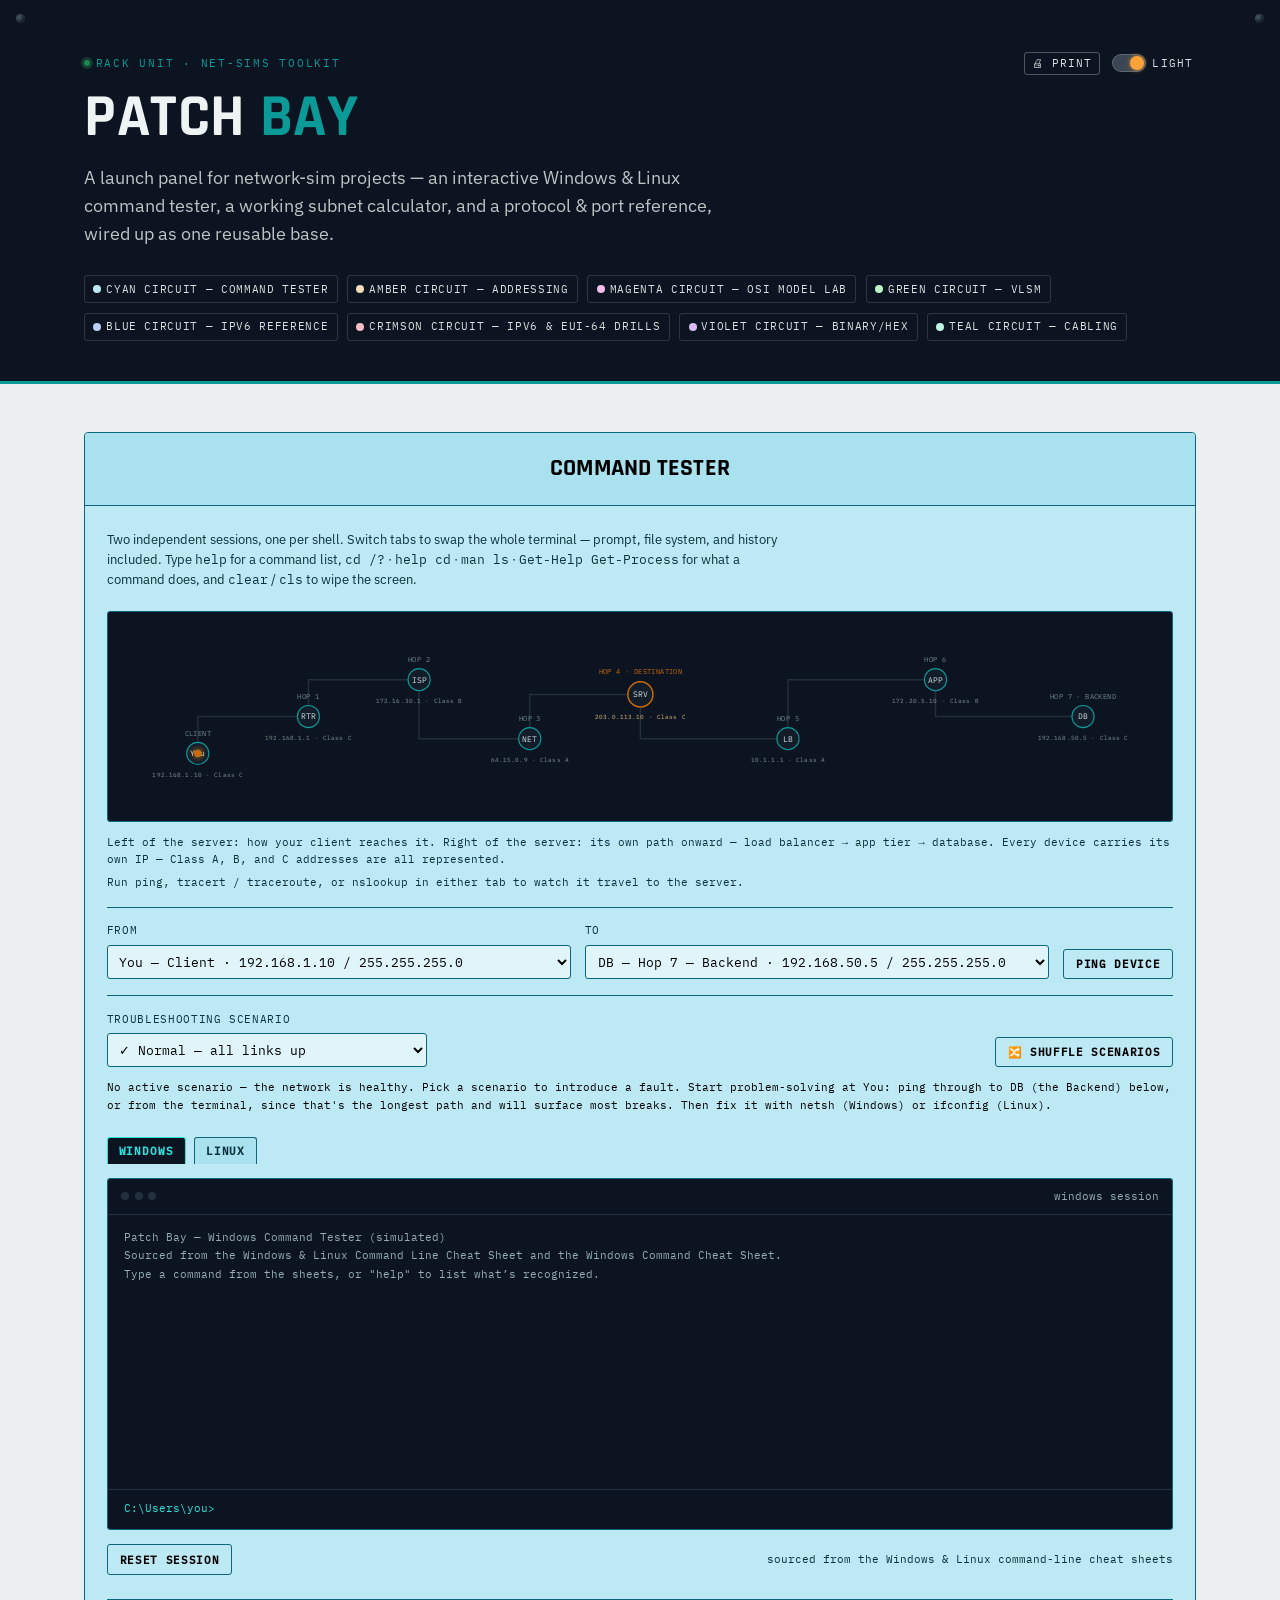
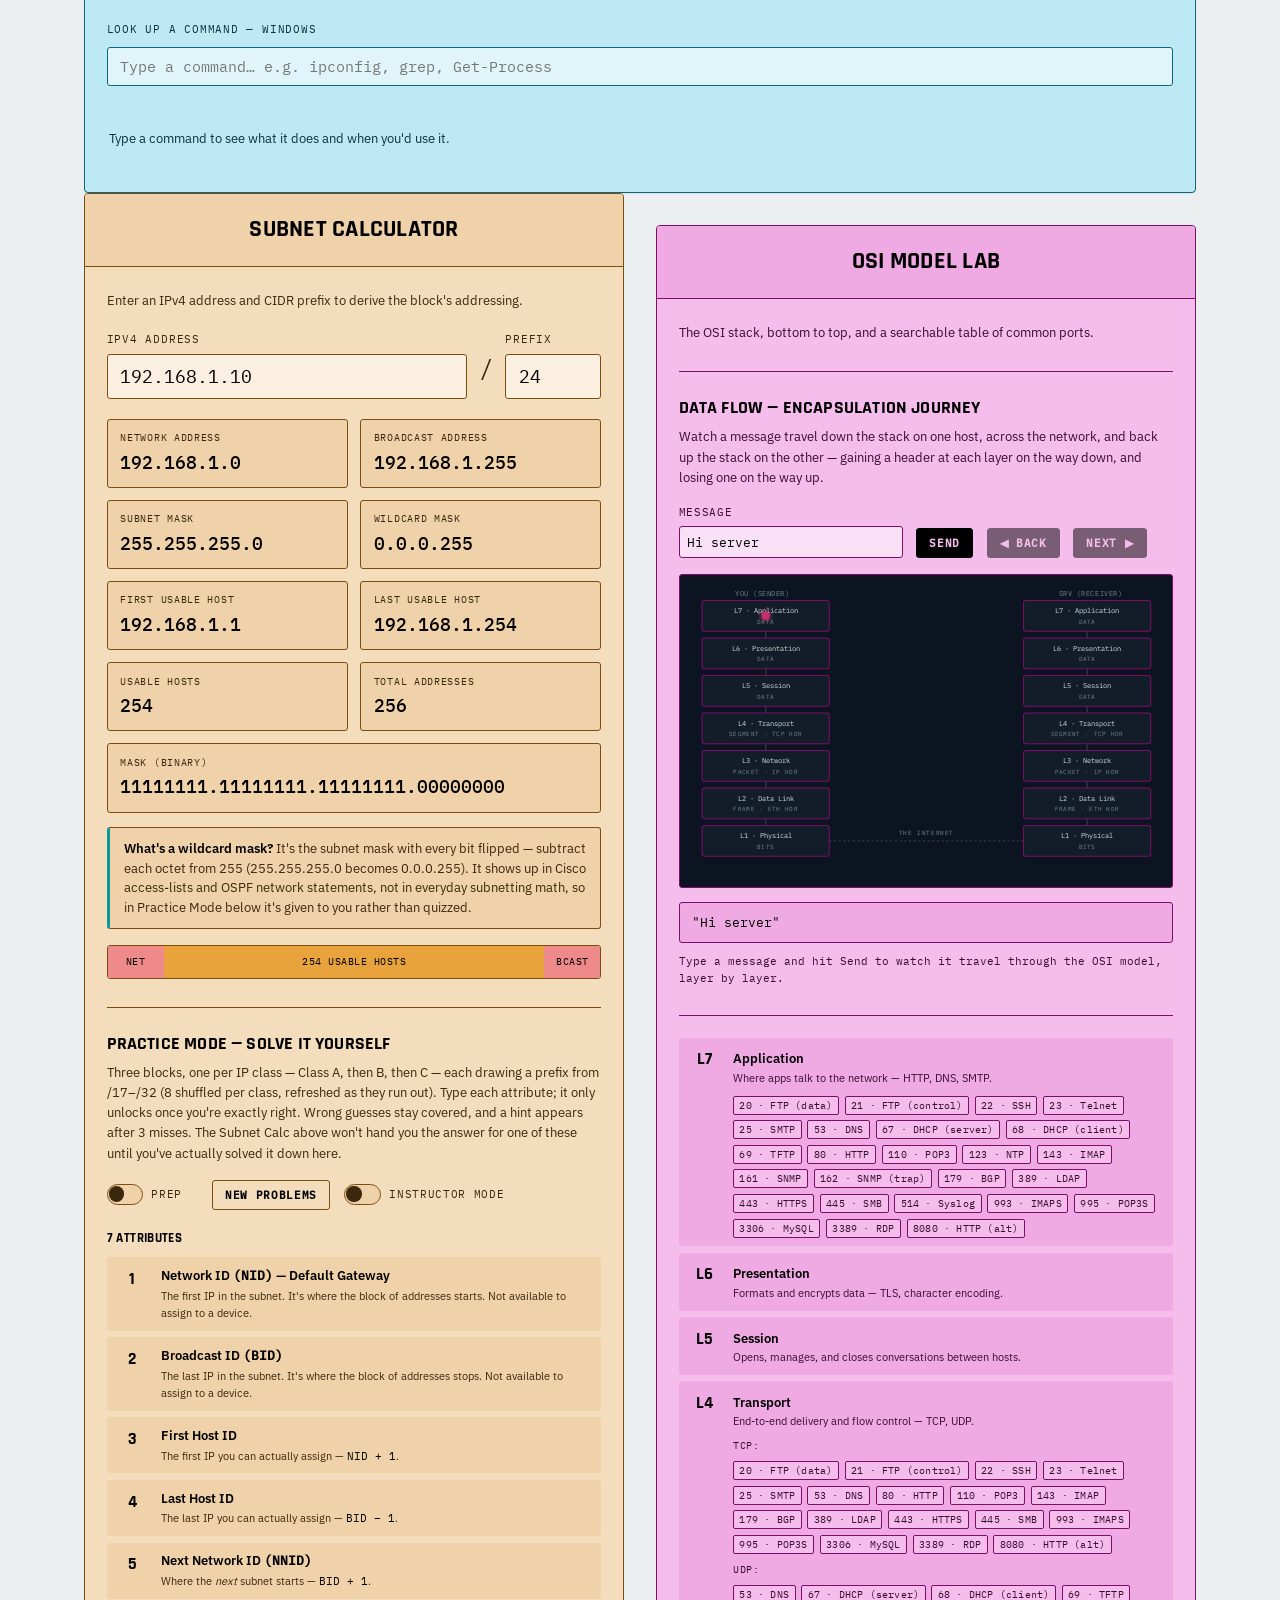
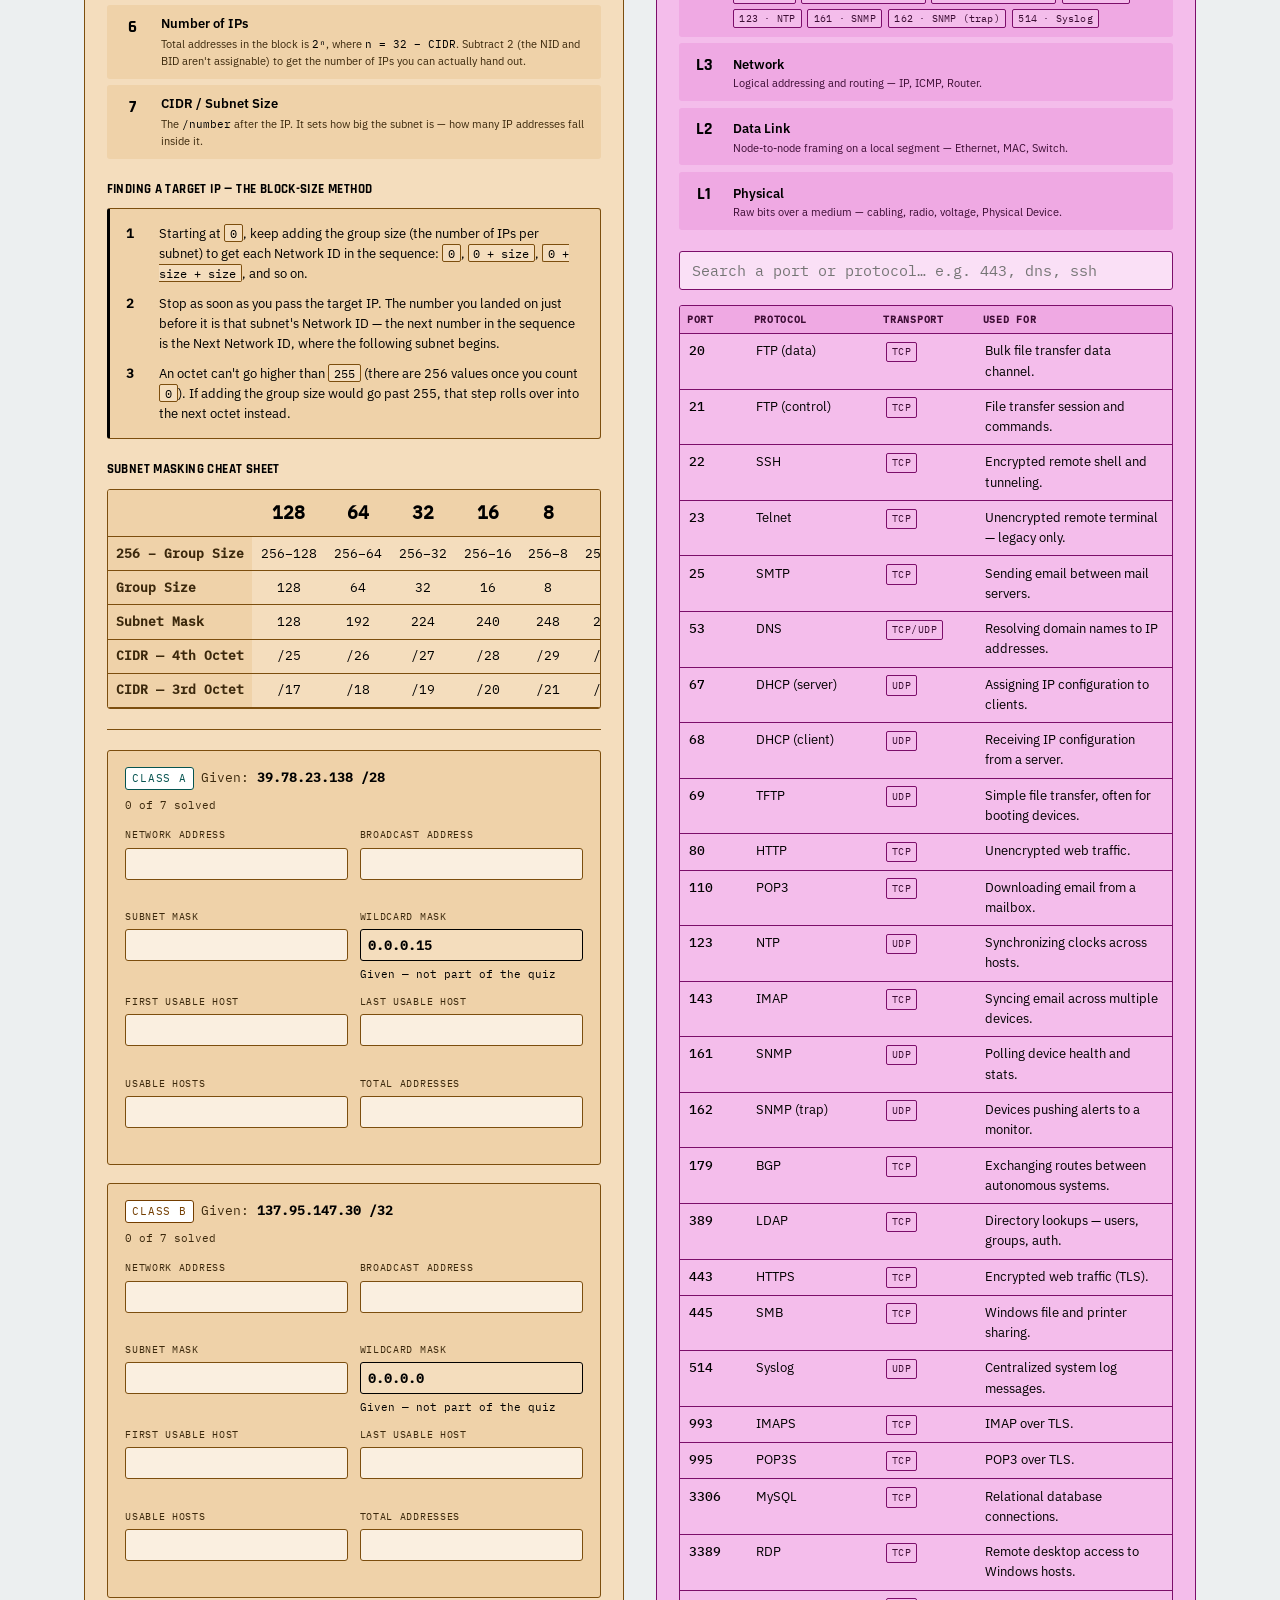
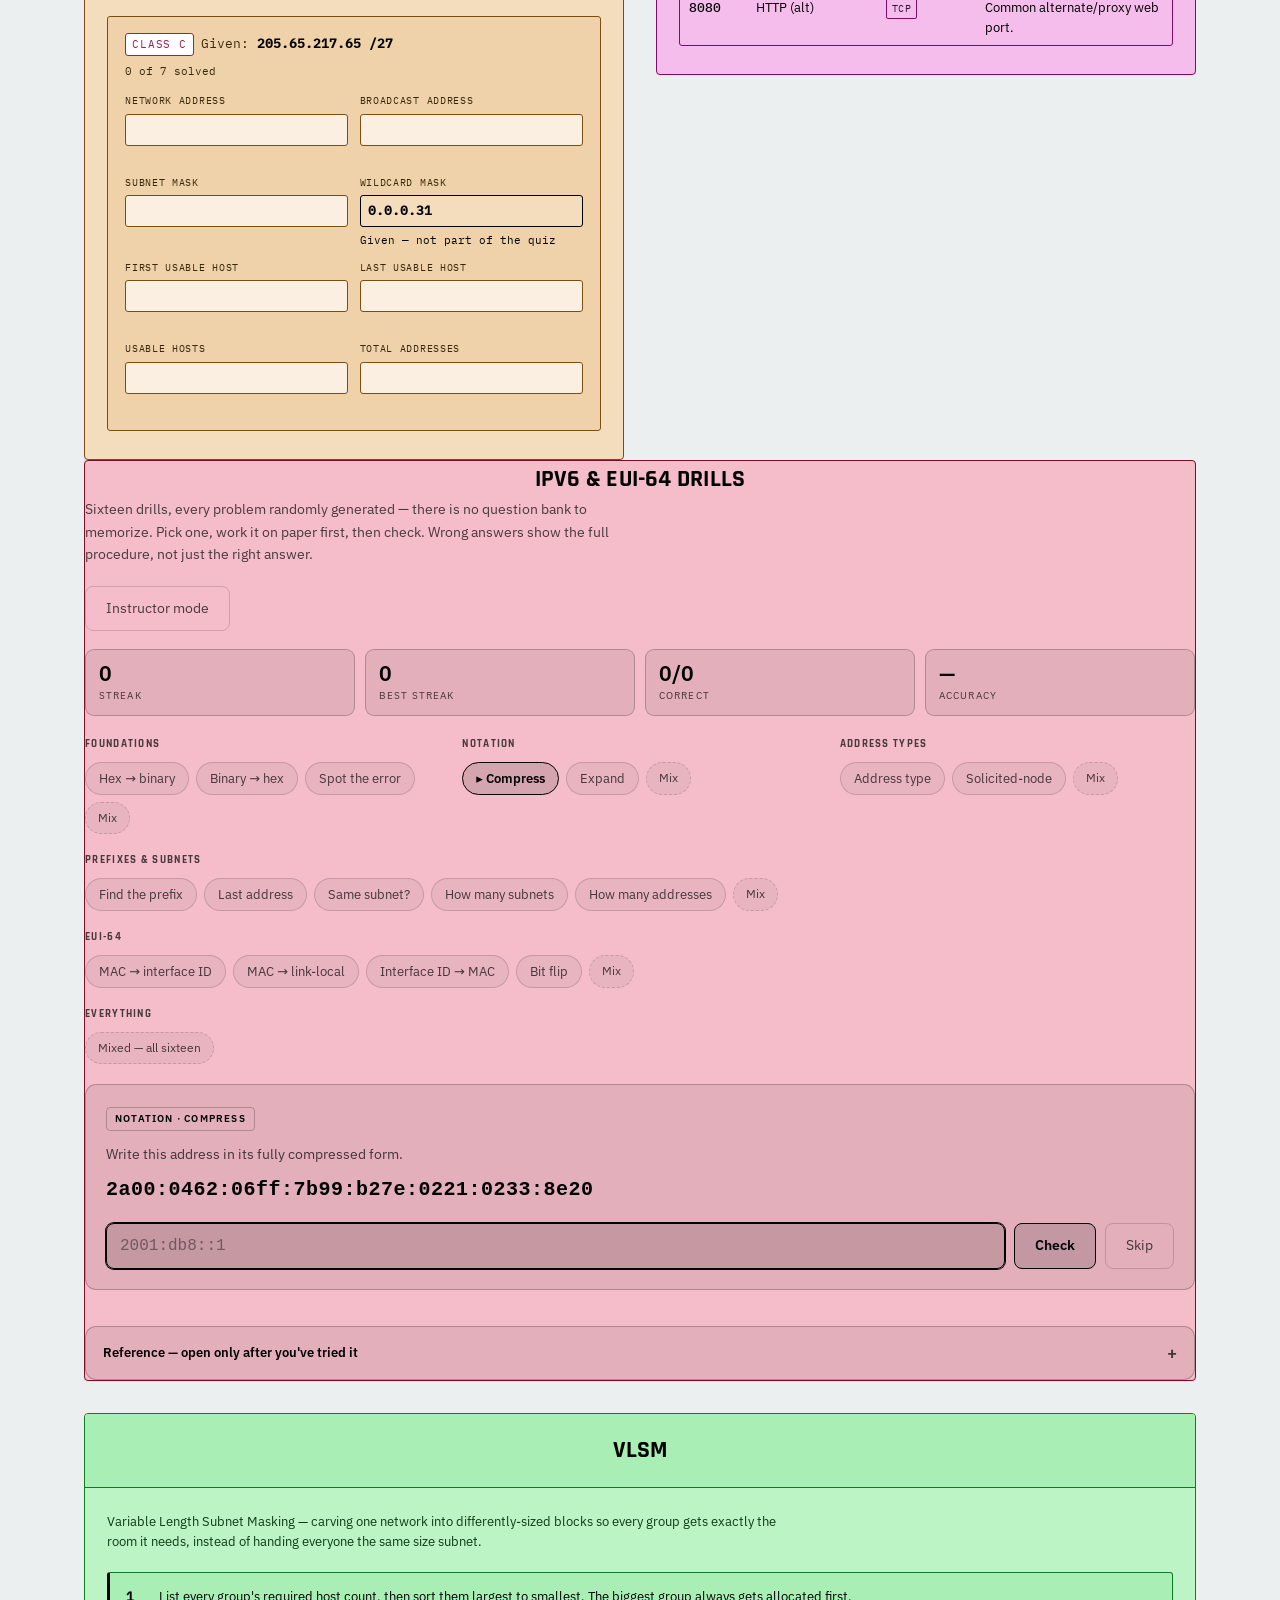
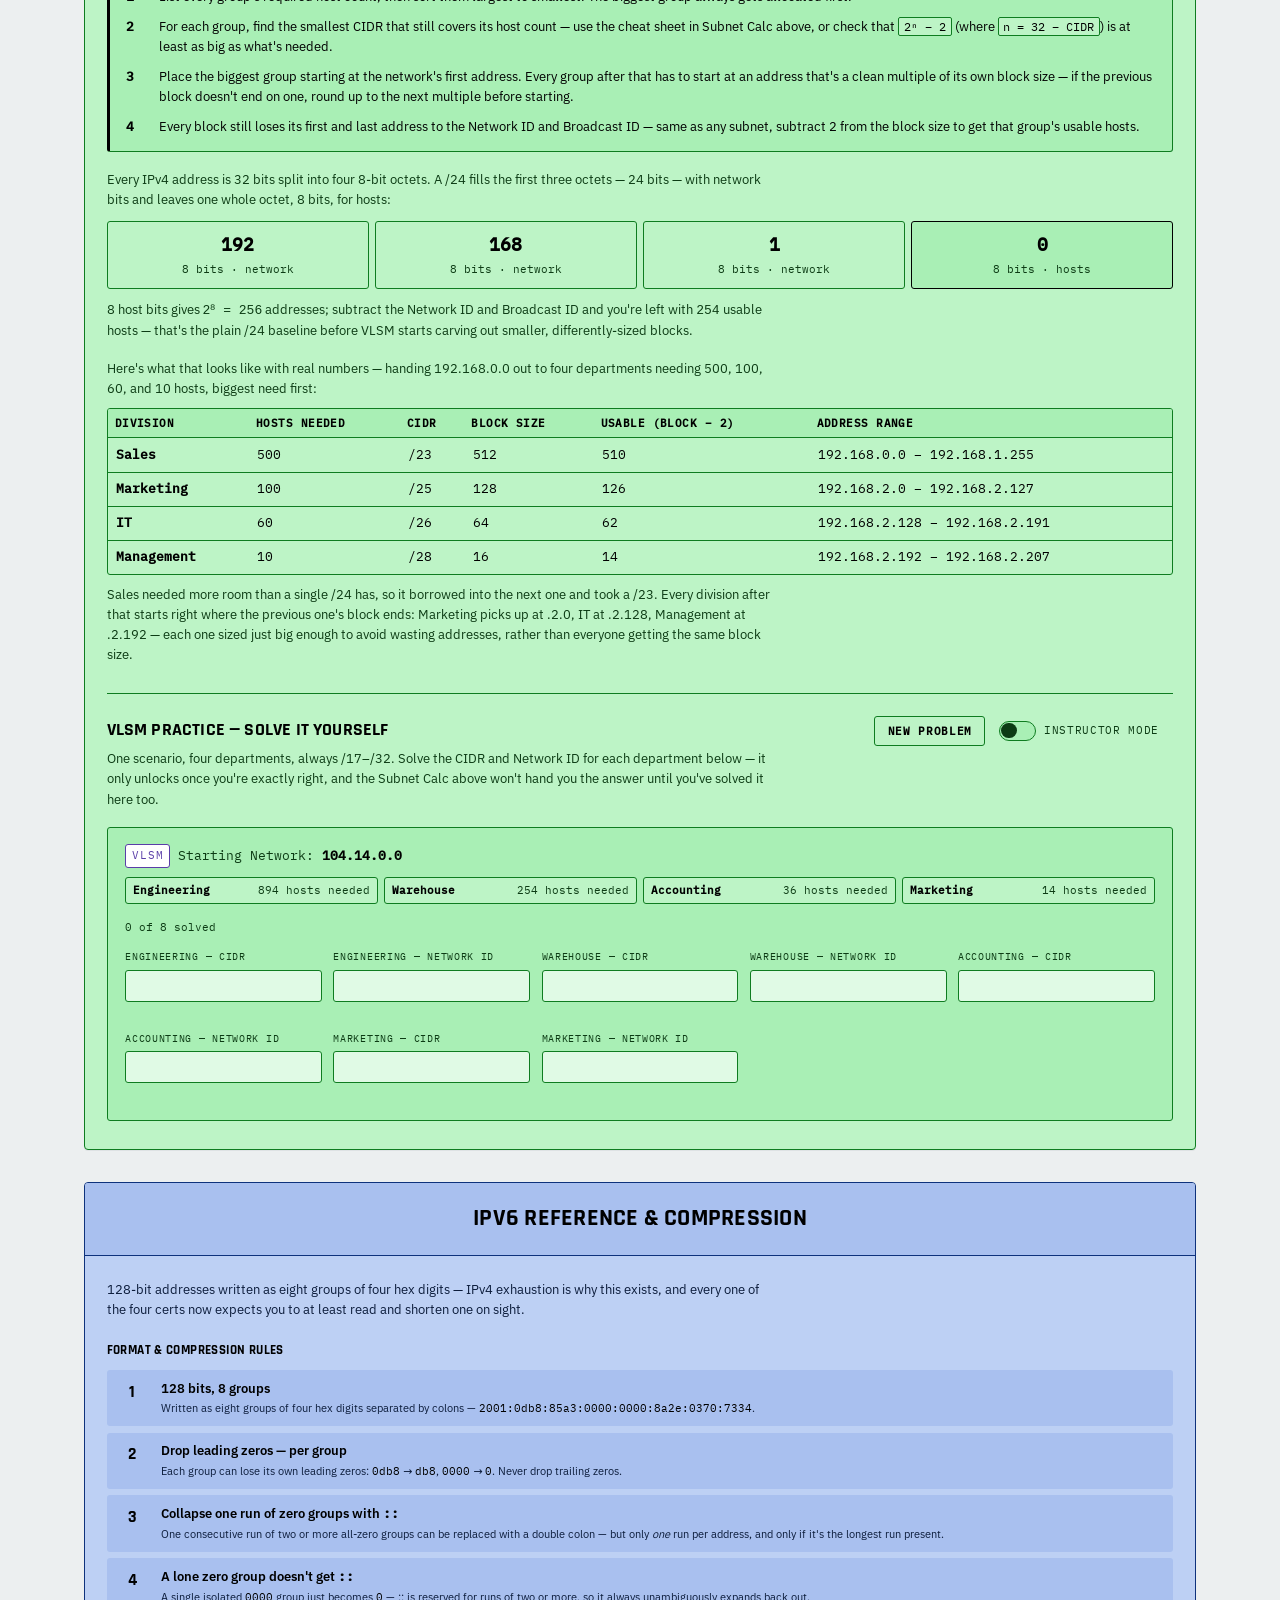
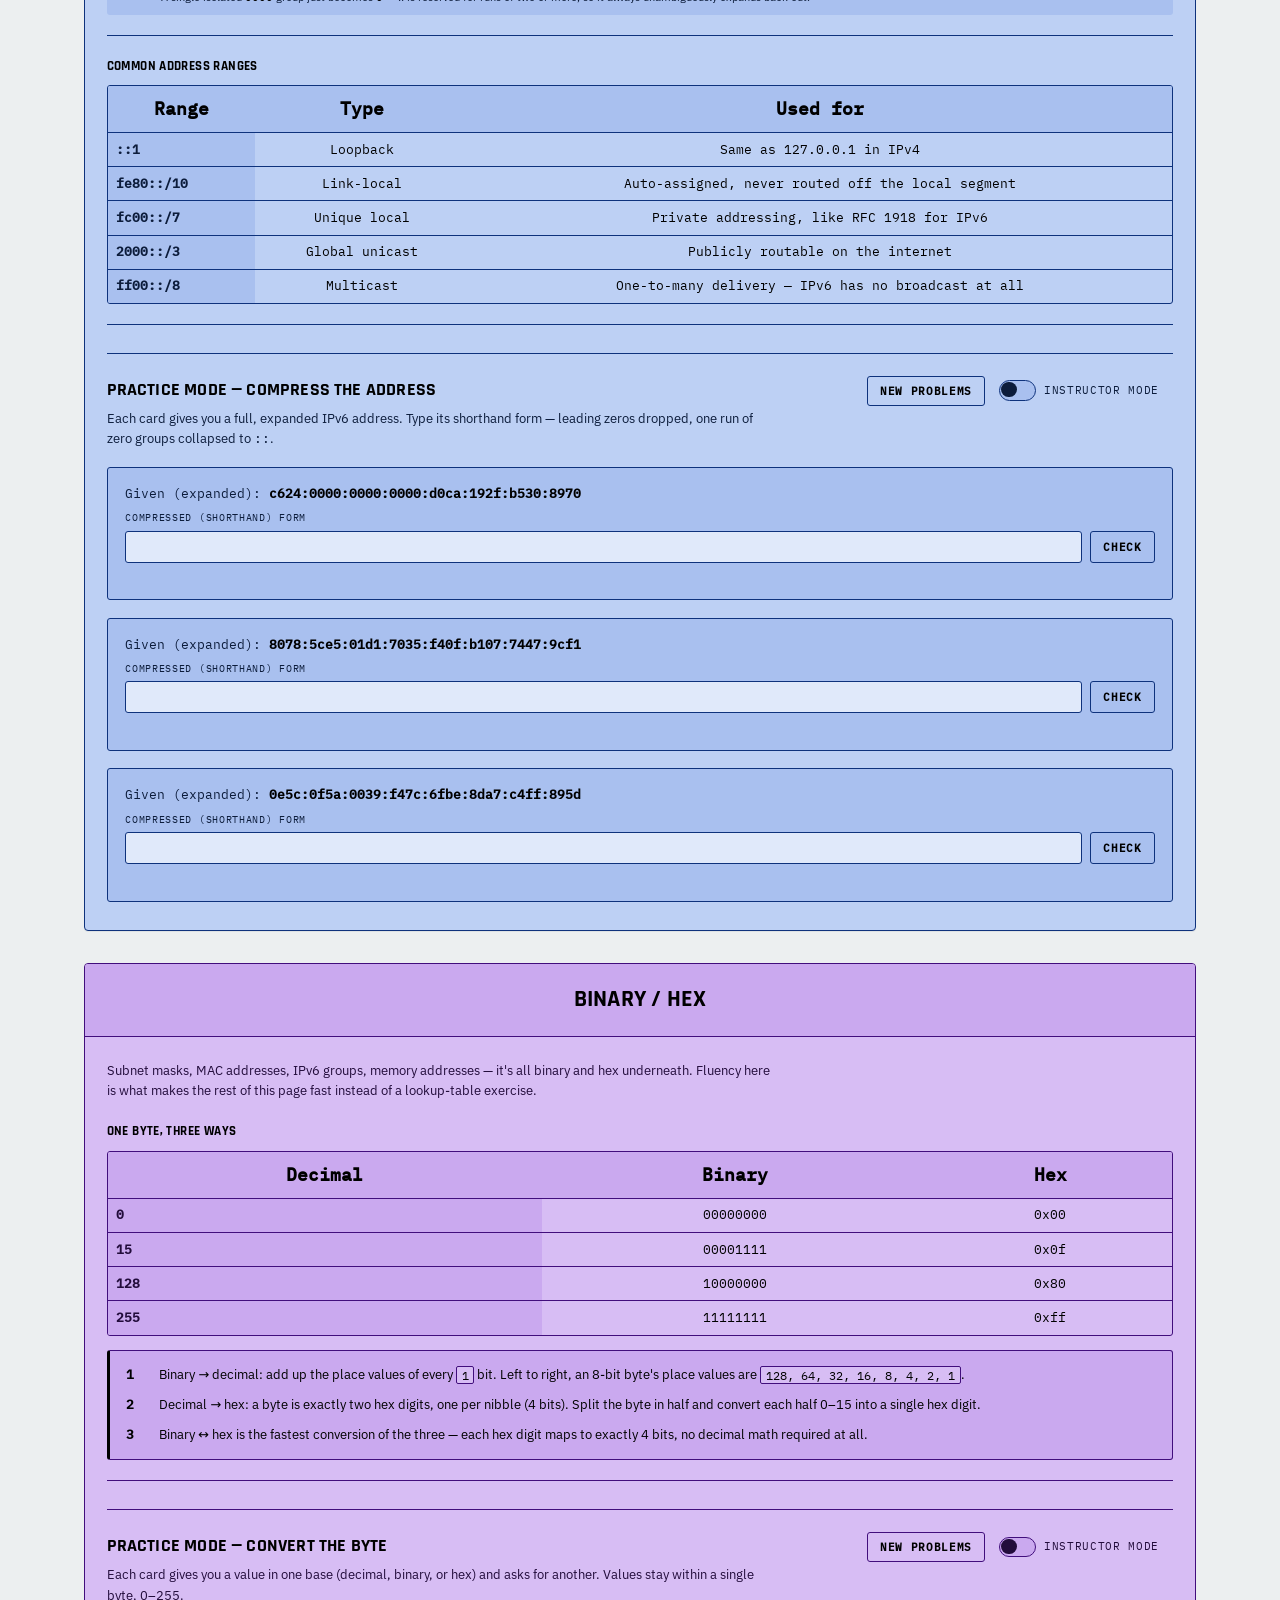
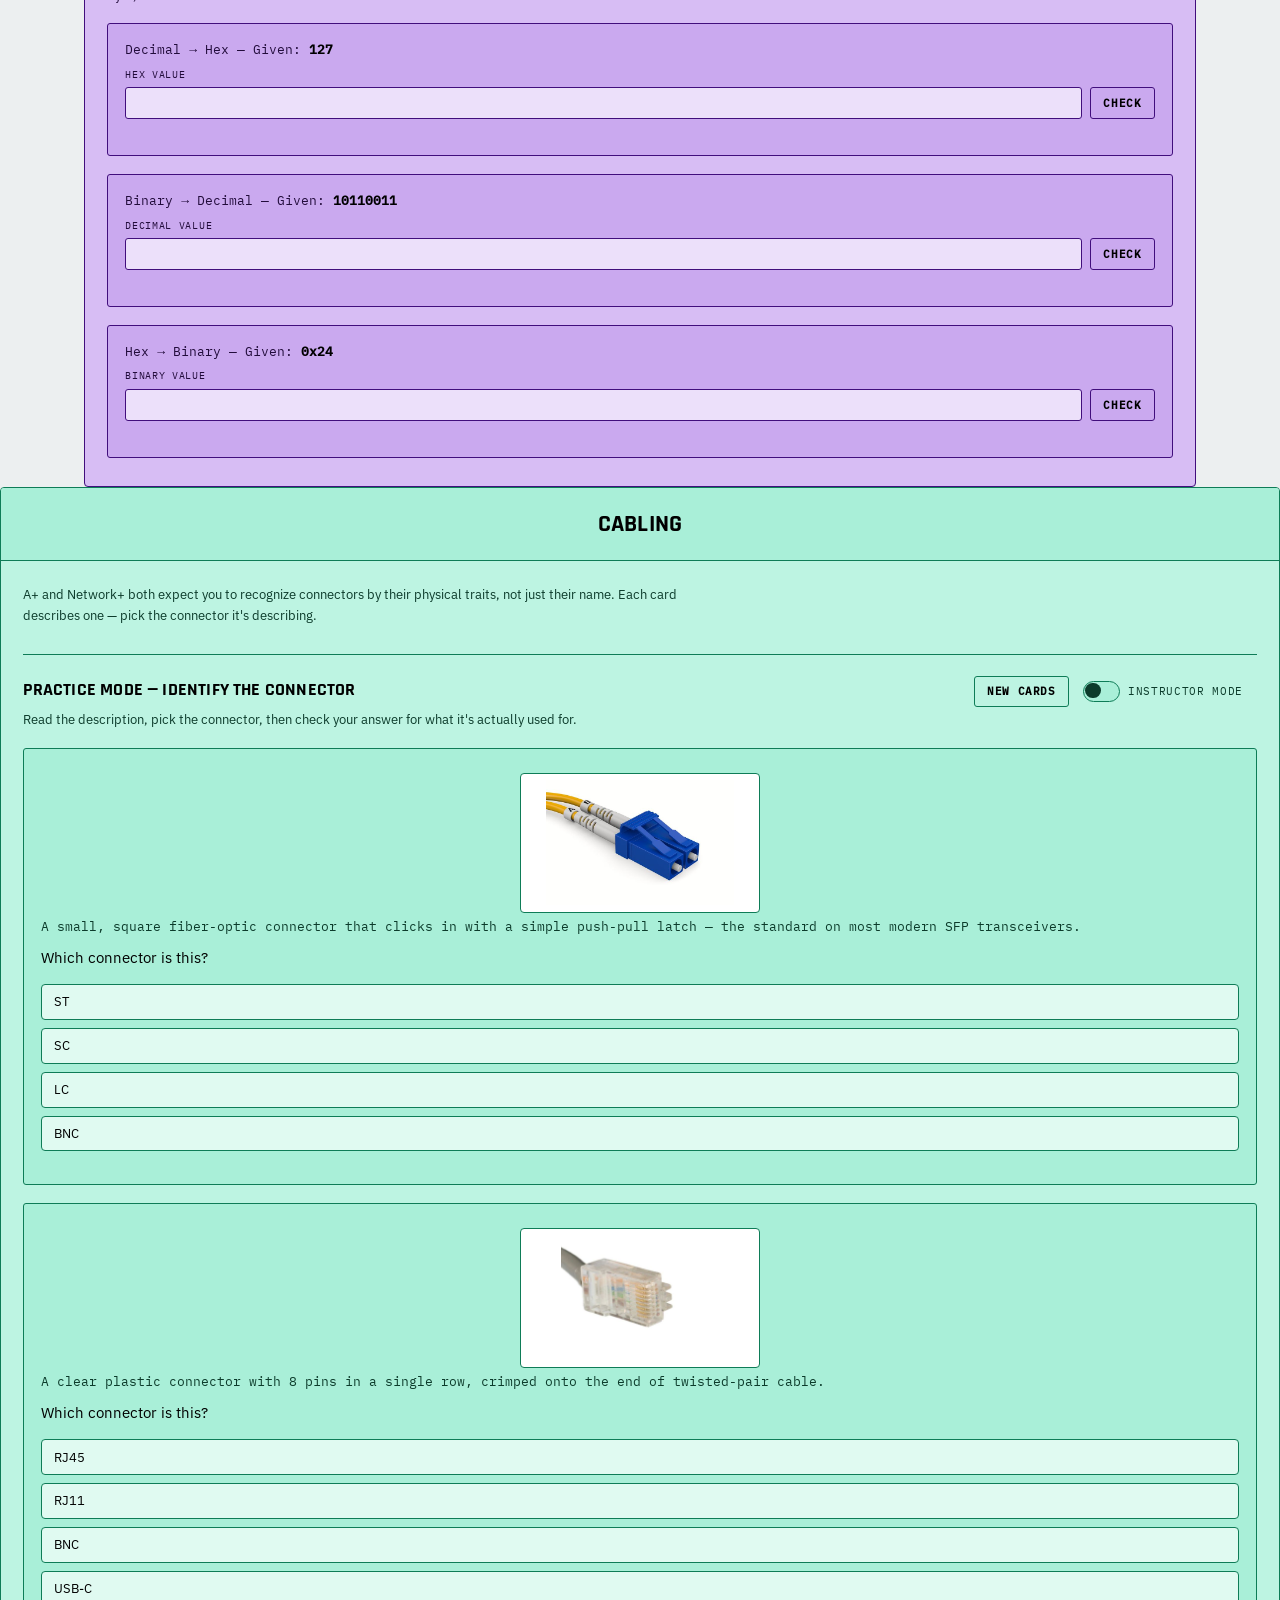
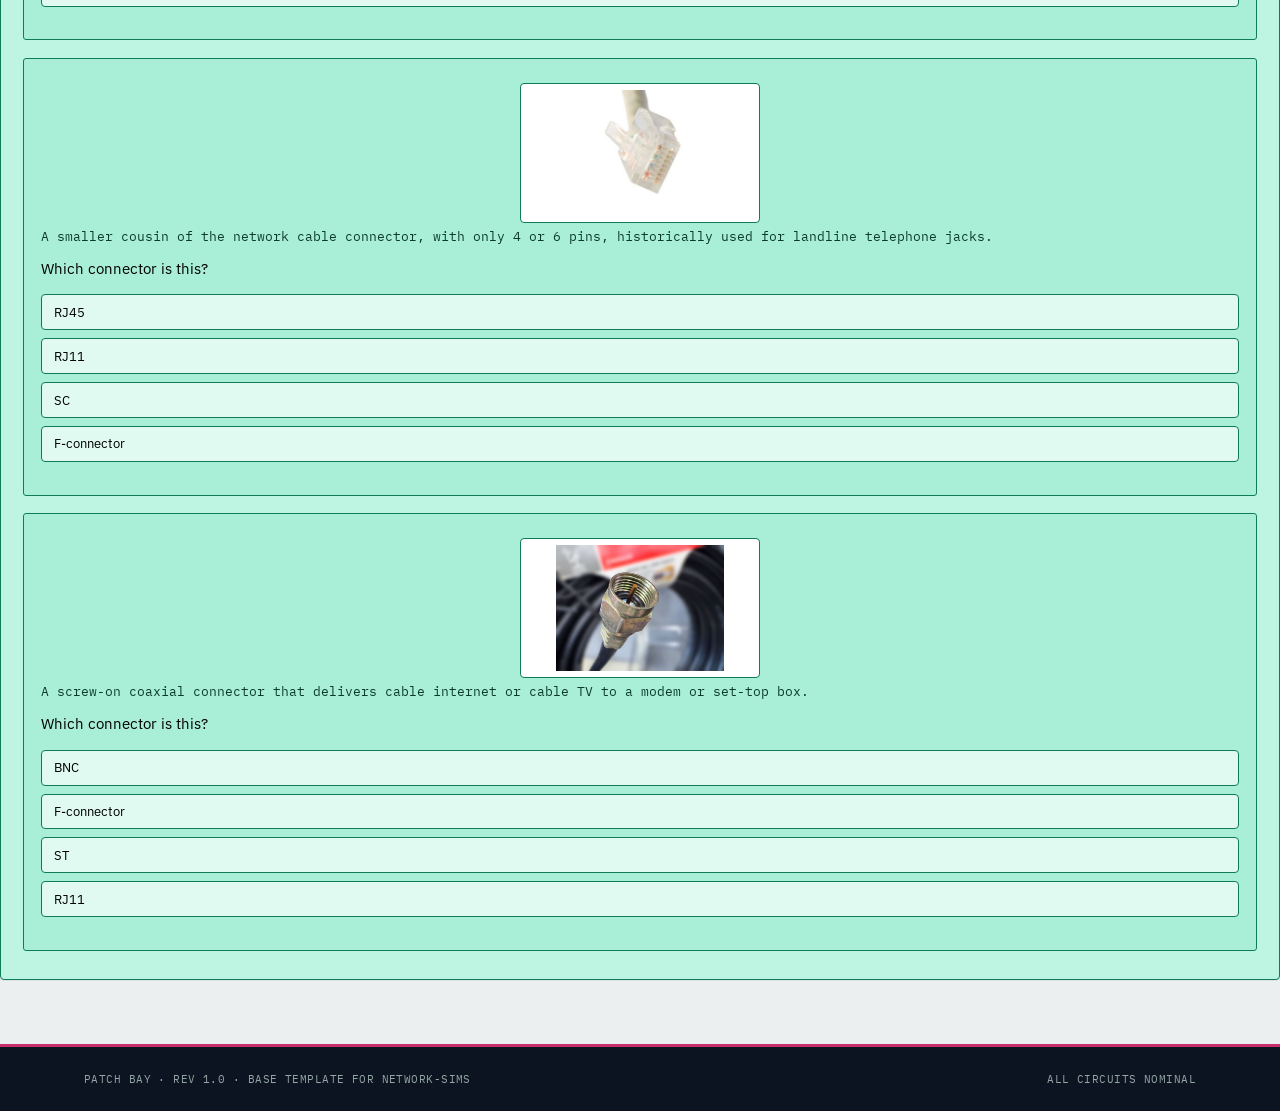
==== commit 3acd52a6: "Fix script closure in index.html" ====
--- a/index.html
+++ b/index.html
@@ -6899,7 +6899,7 @@
     function (v) { cablingInstructorMode = v; }
   );
   renderCablingProblems();
-})();
+})(); 
 </script>
 </body>
 </html>
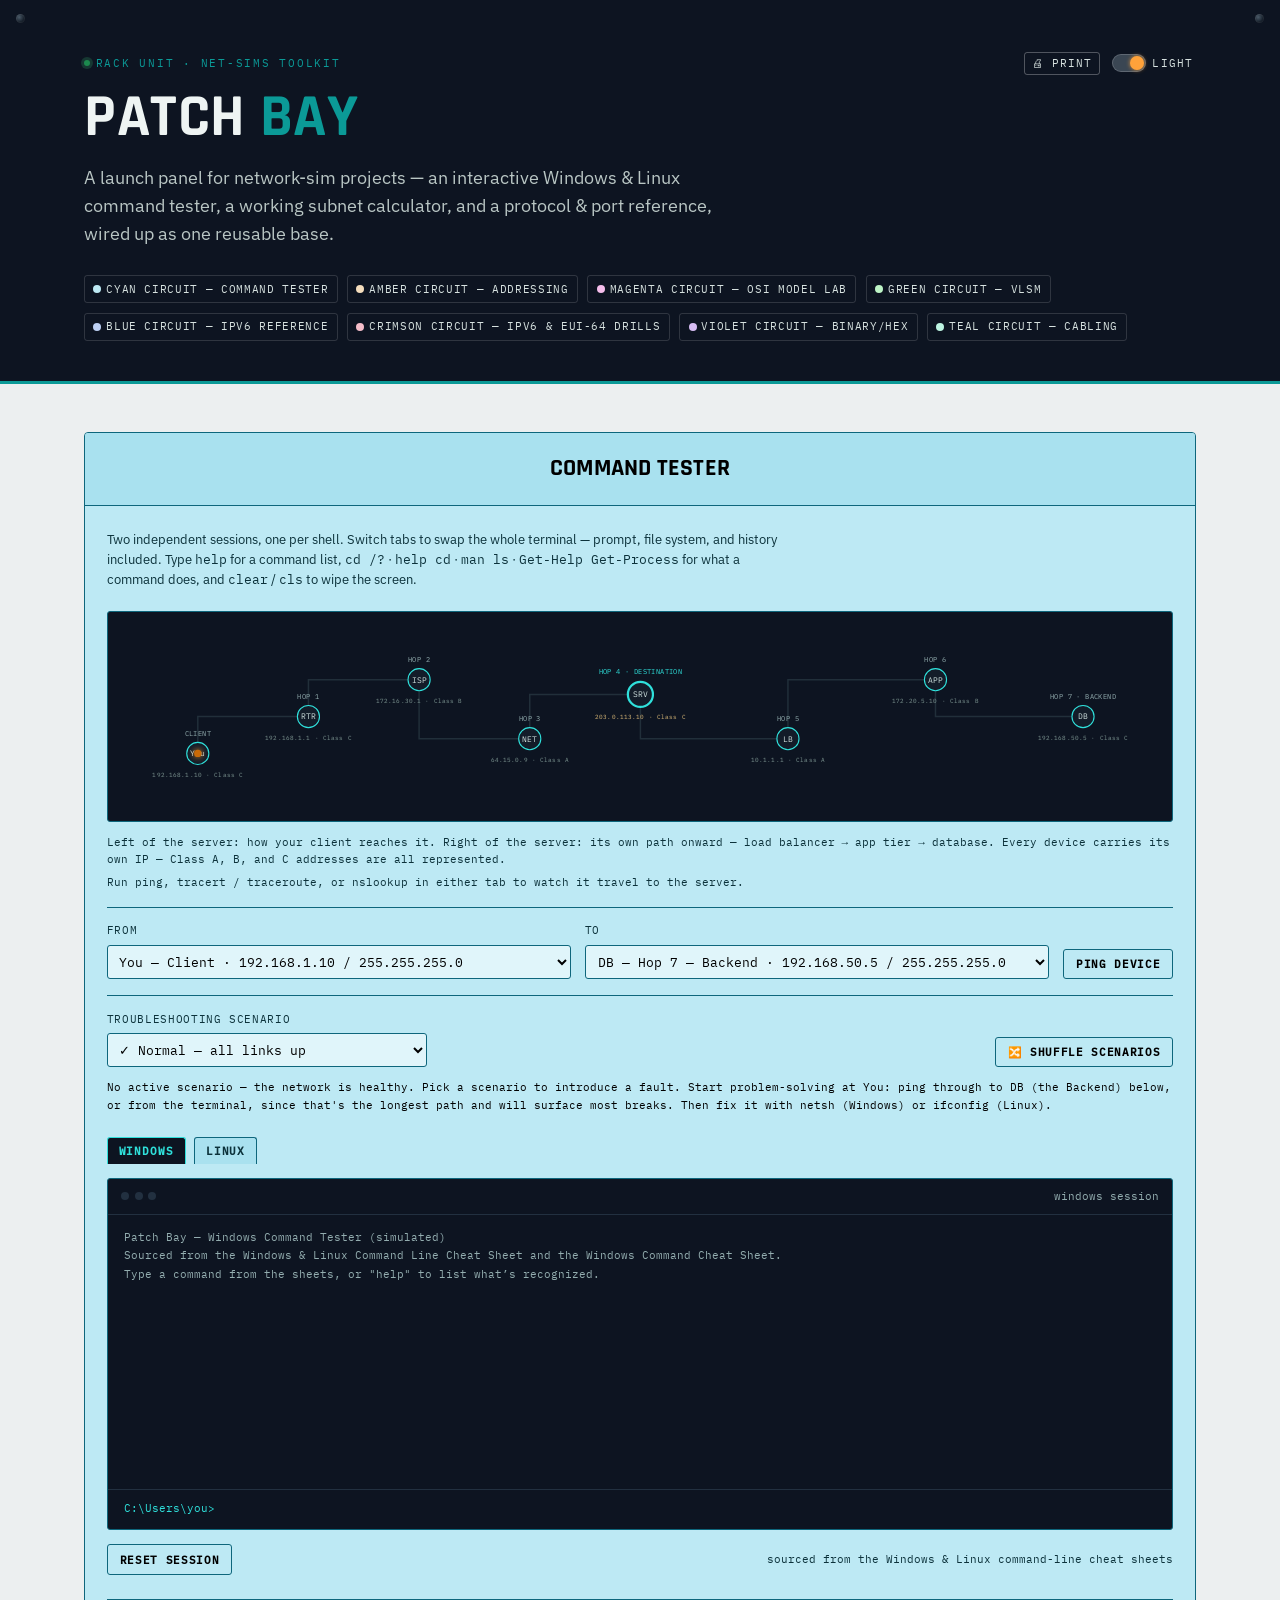
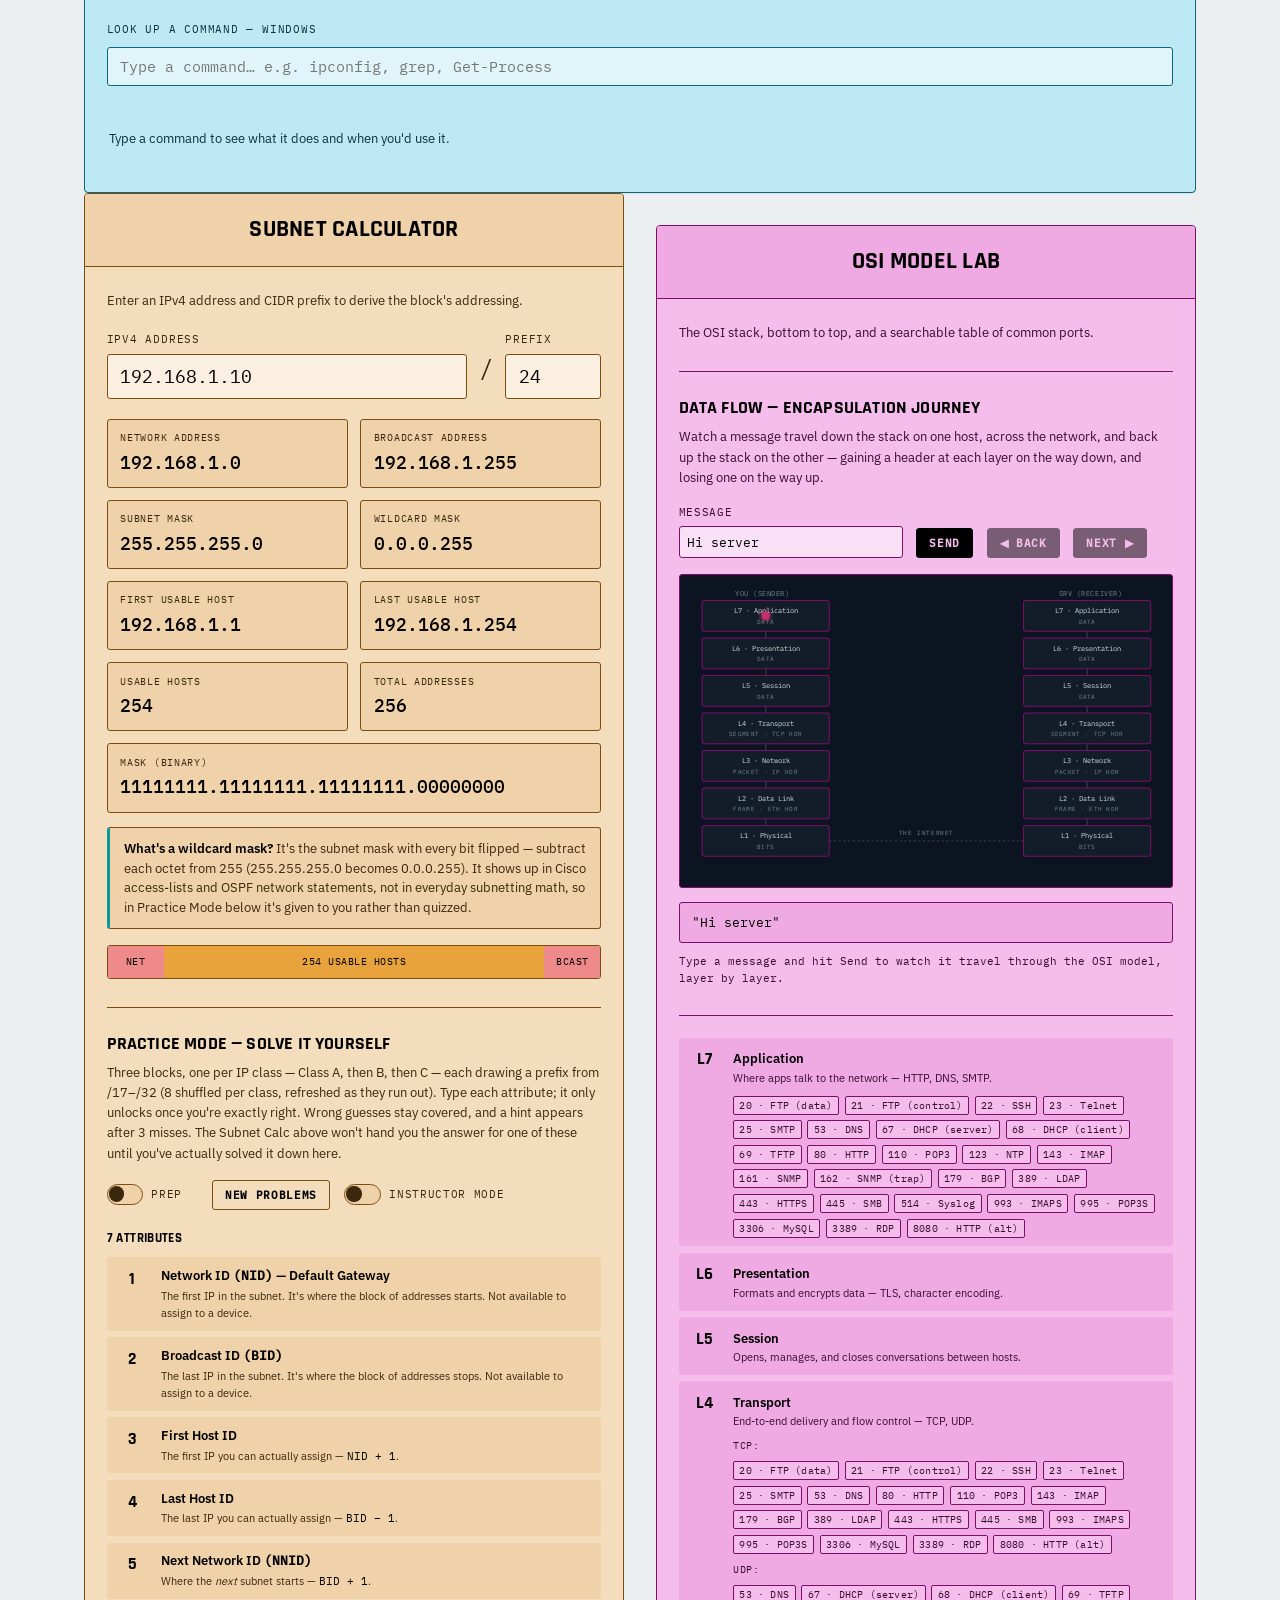
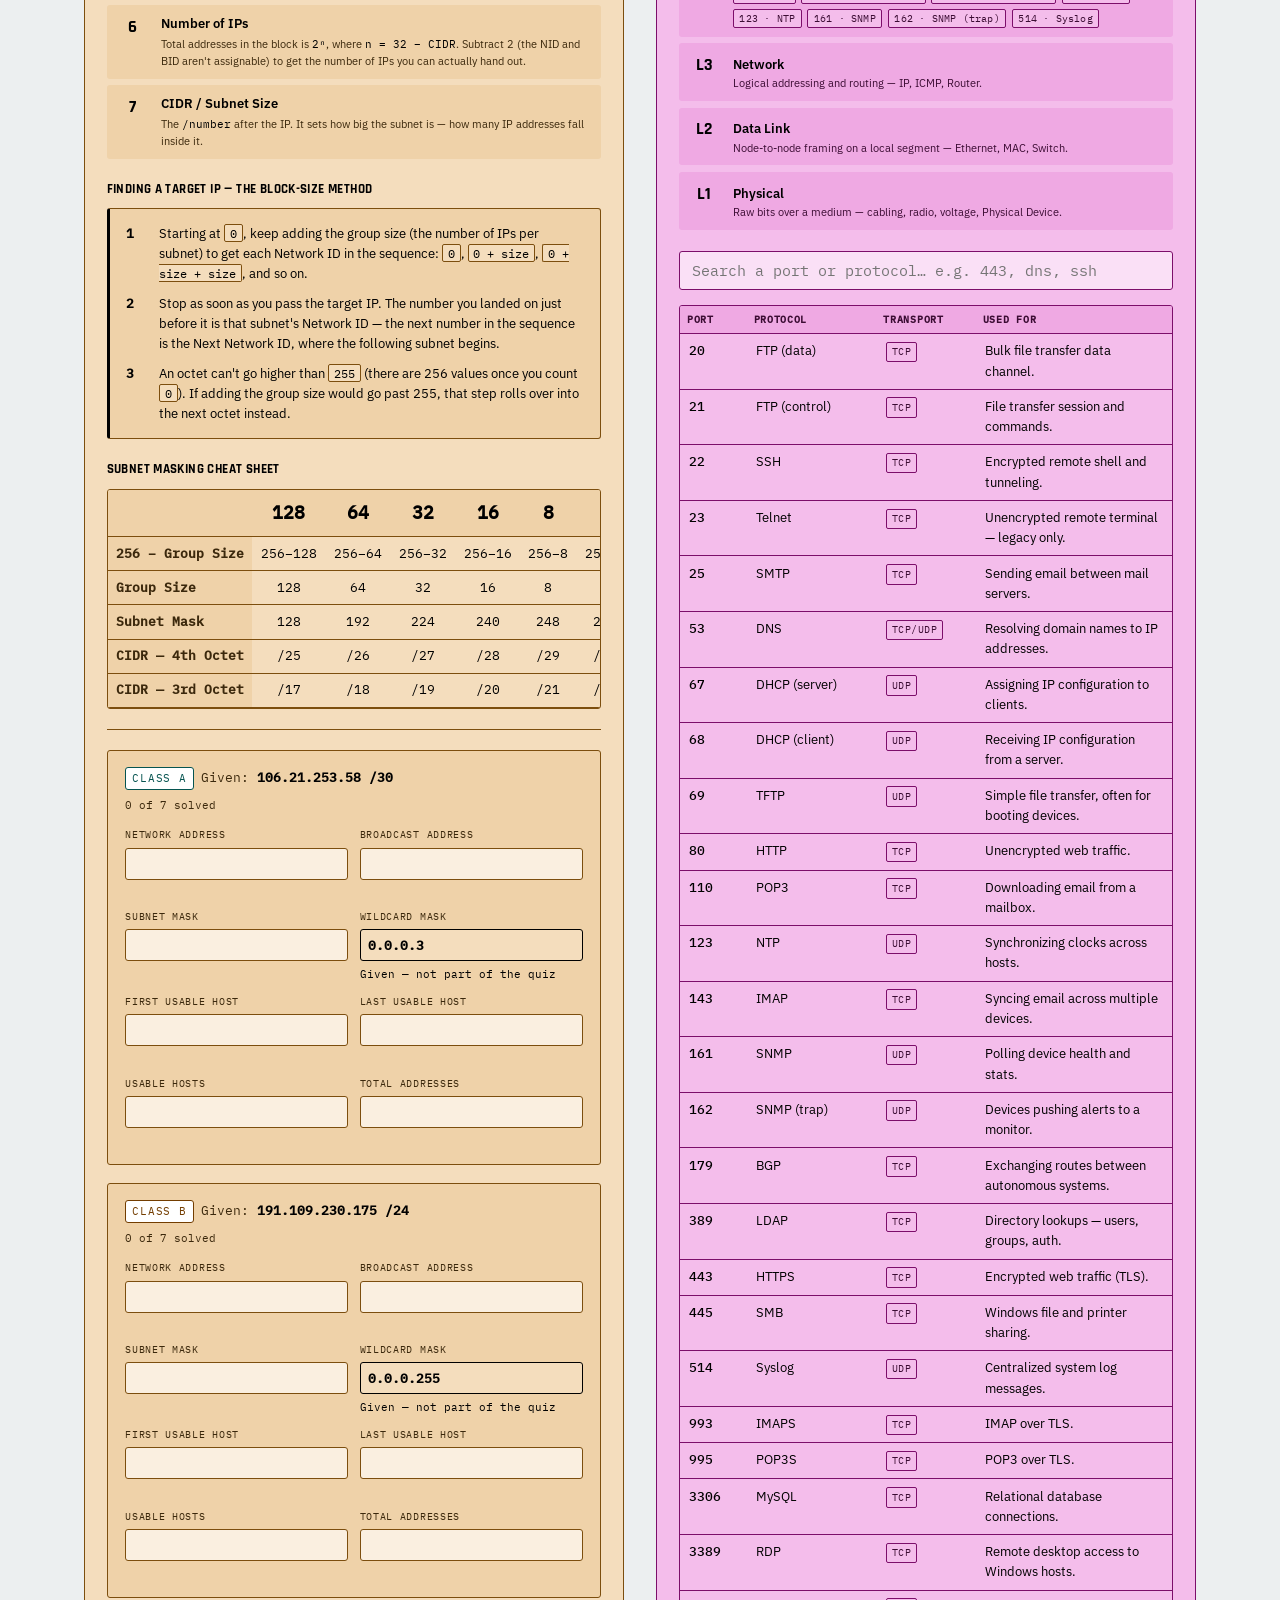
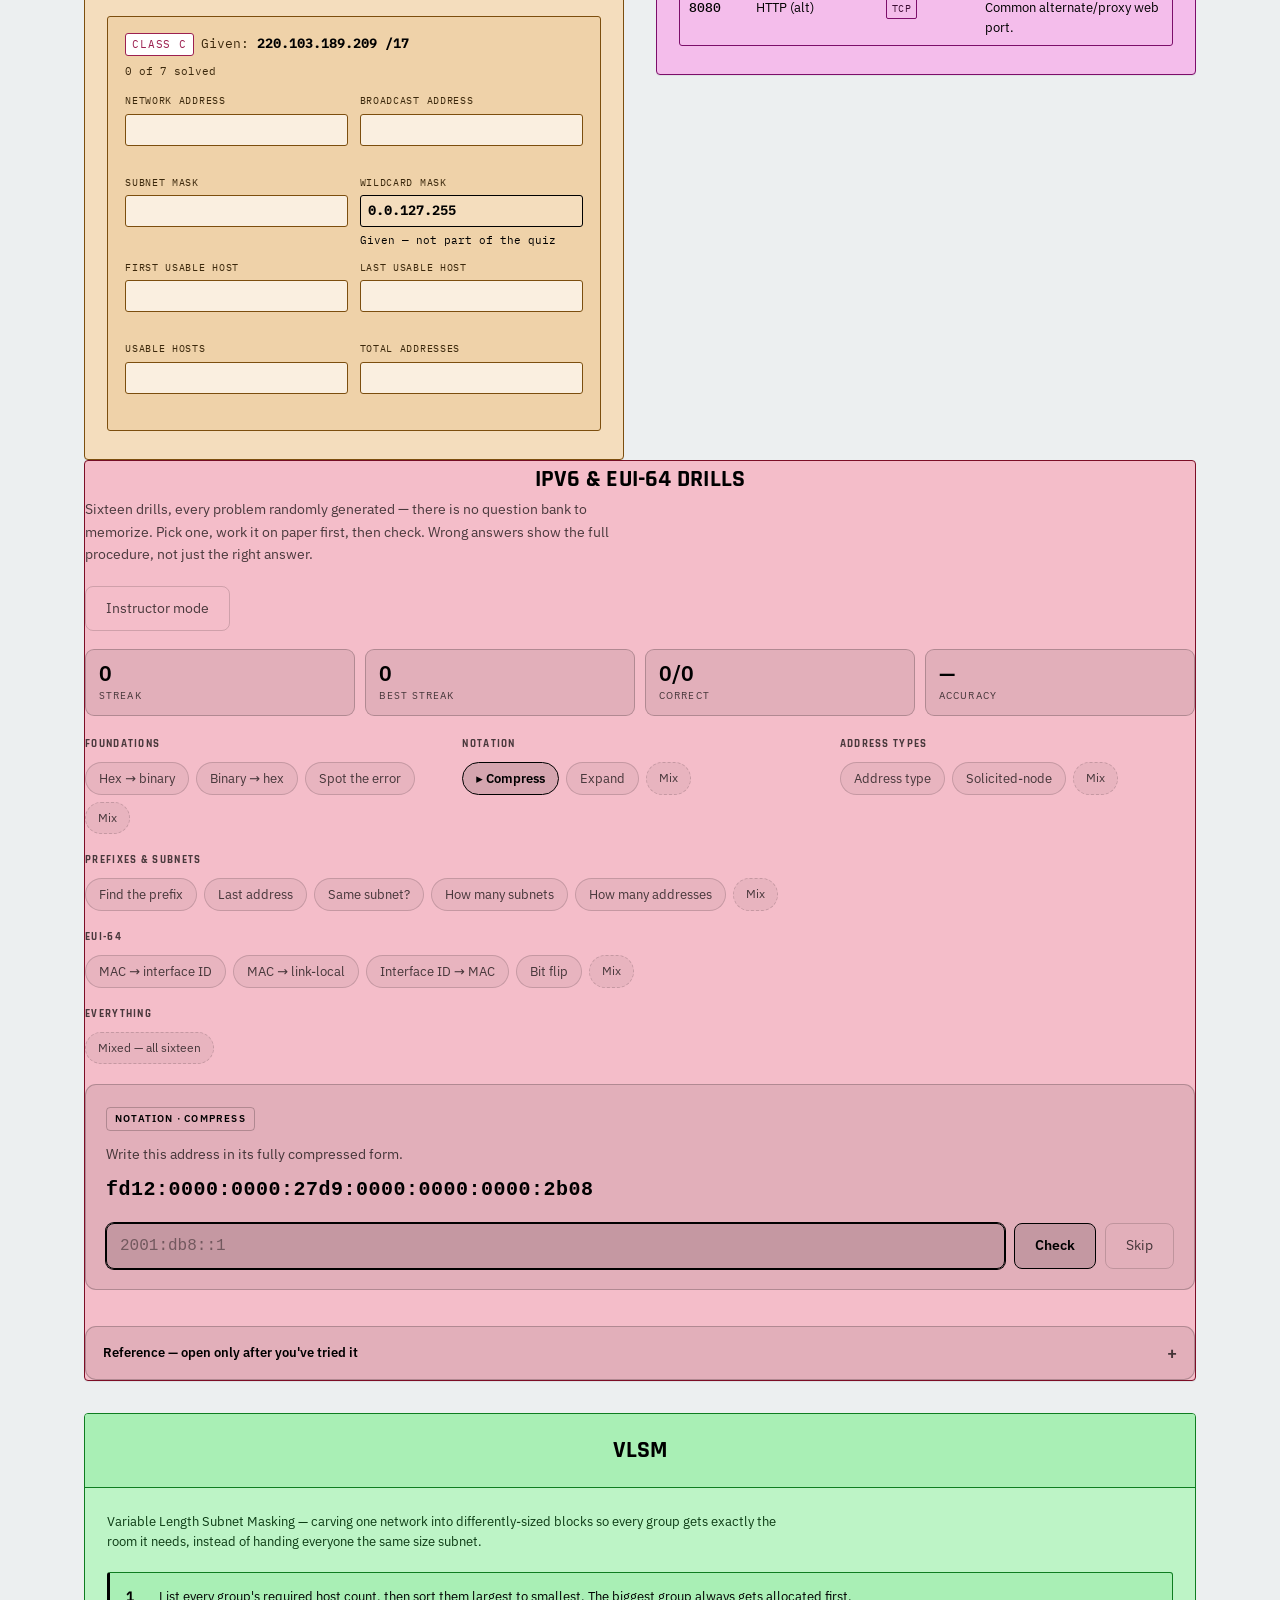
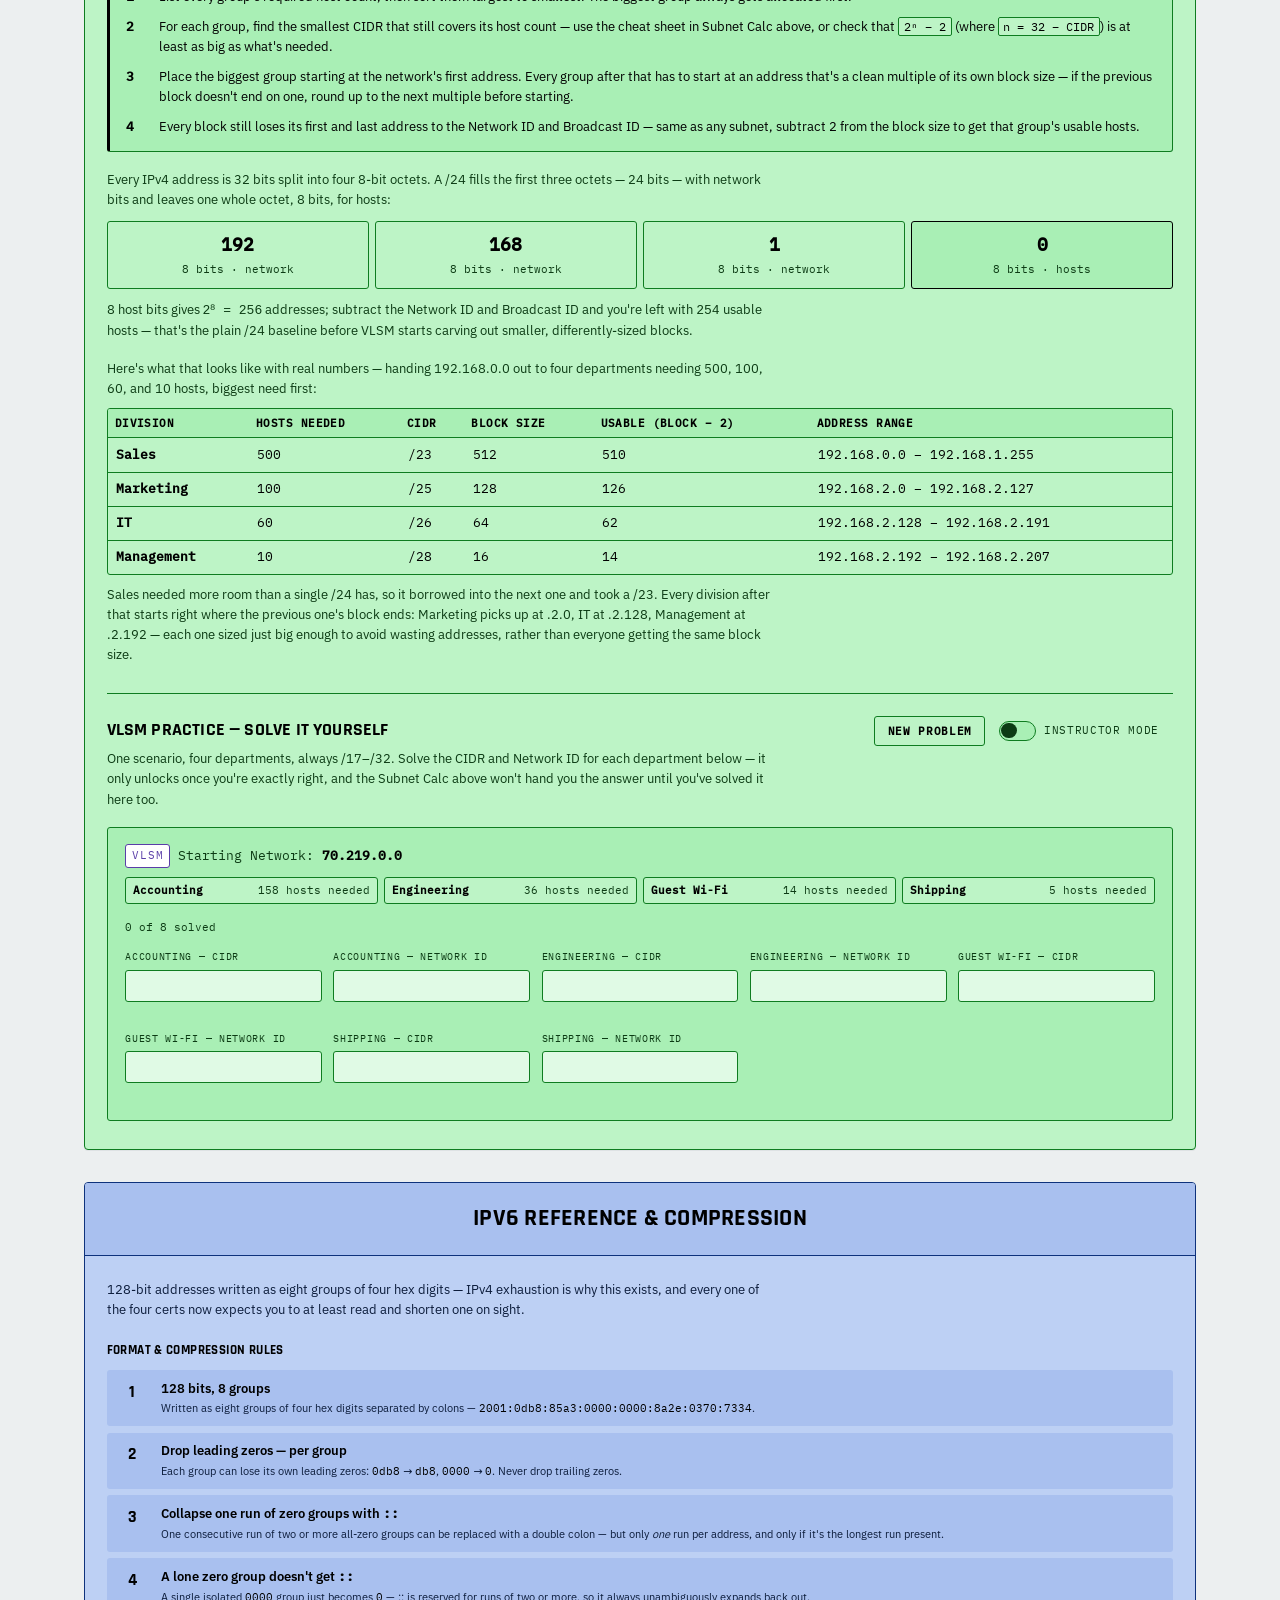
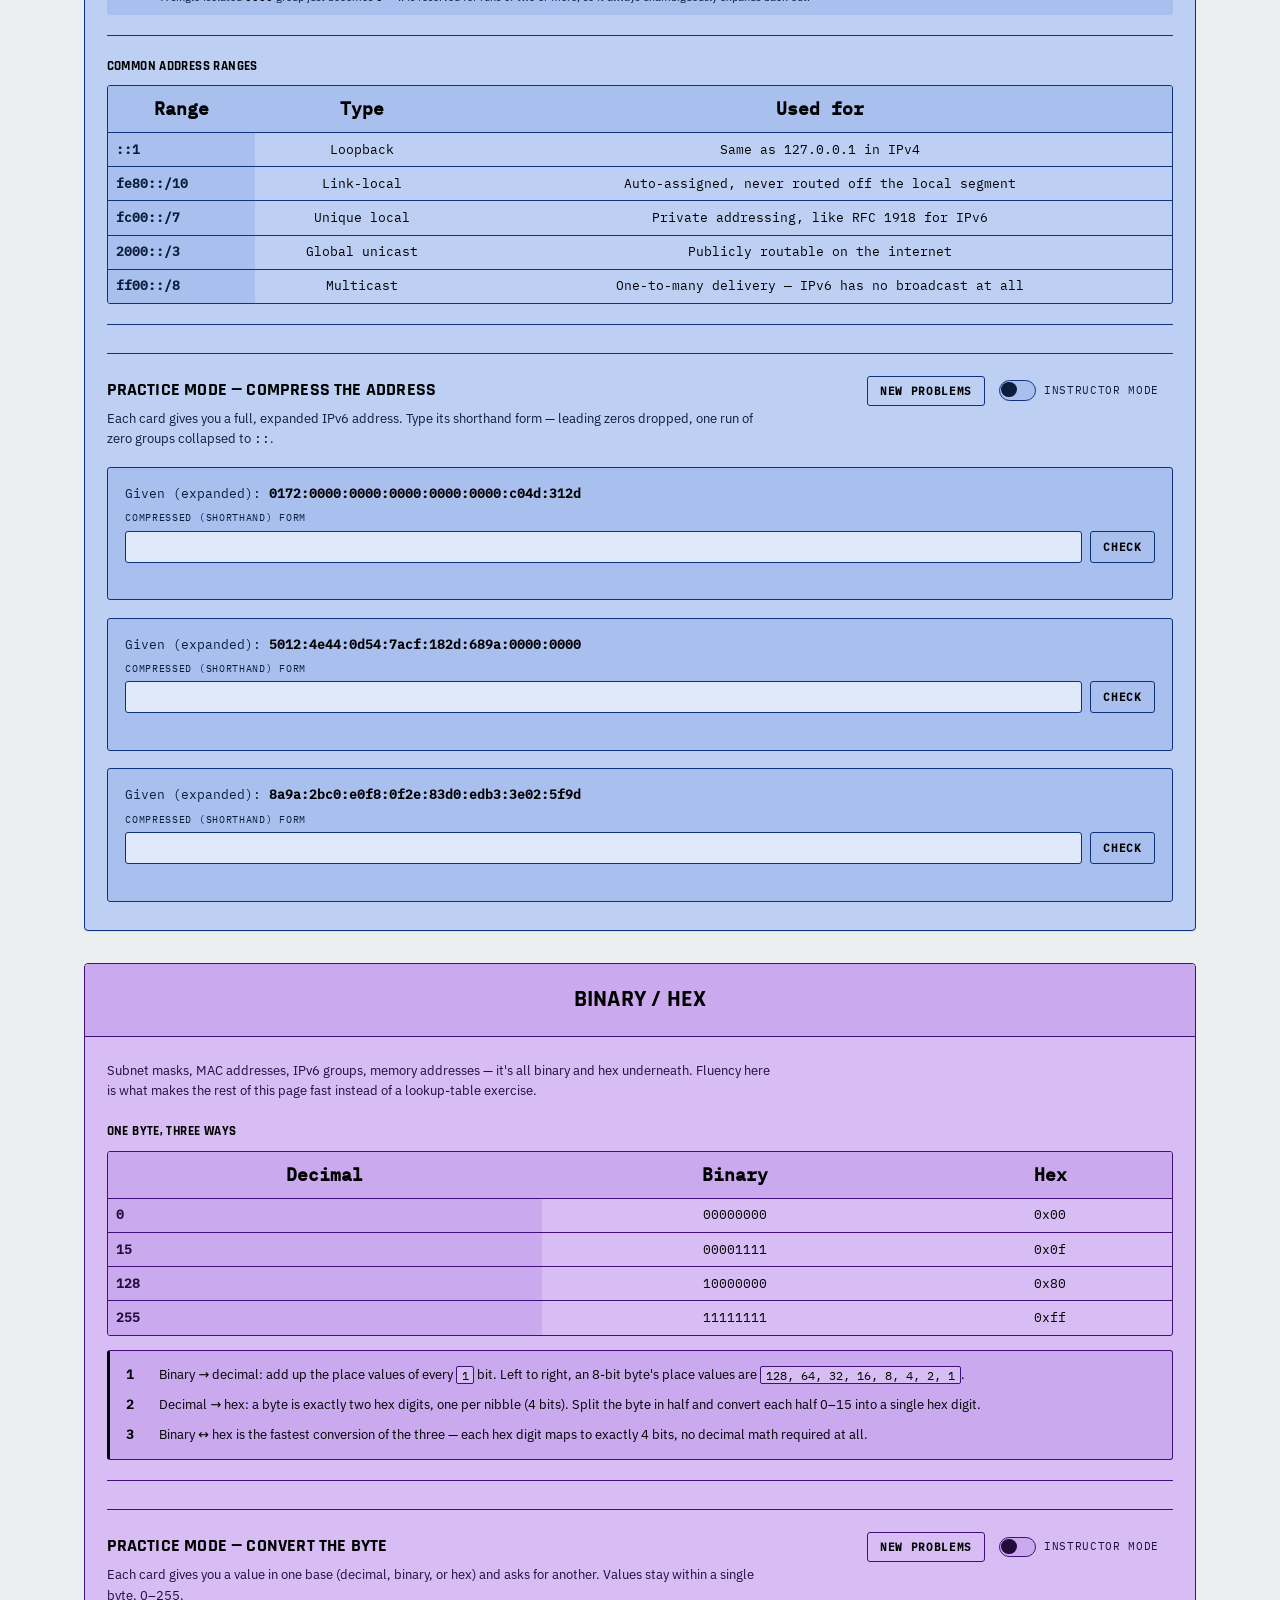
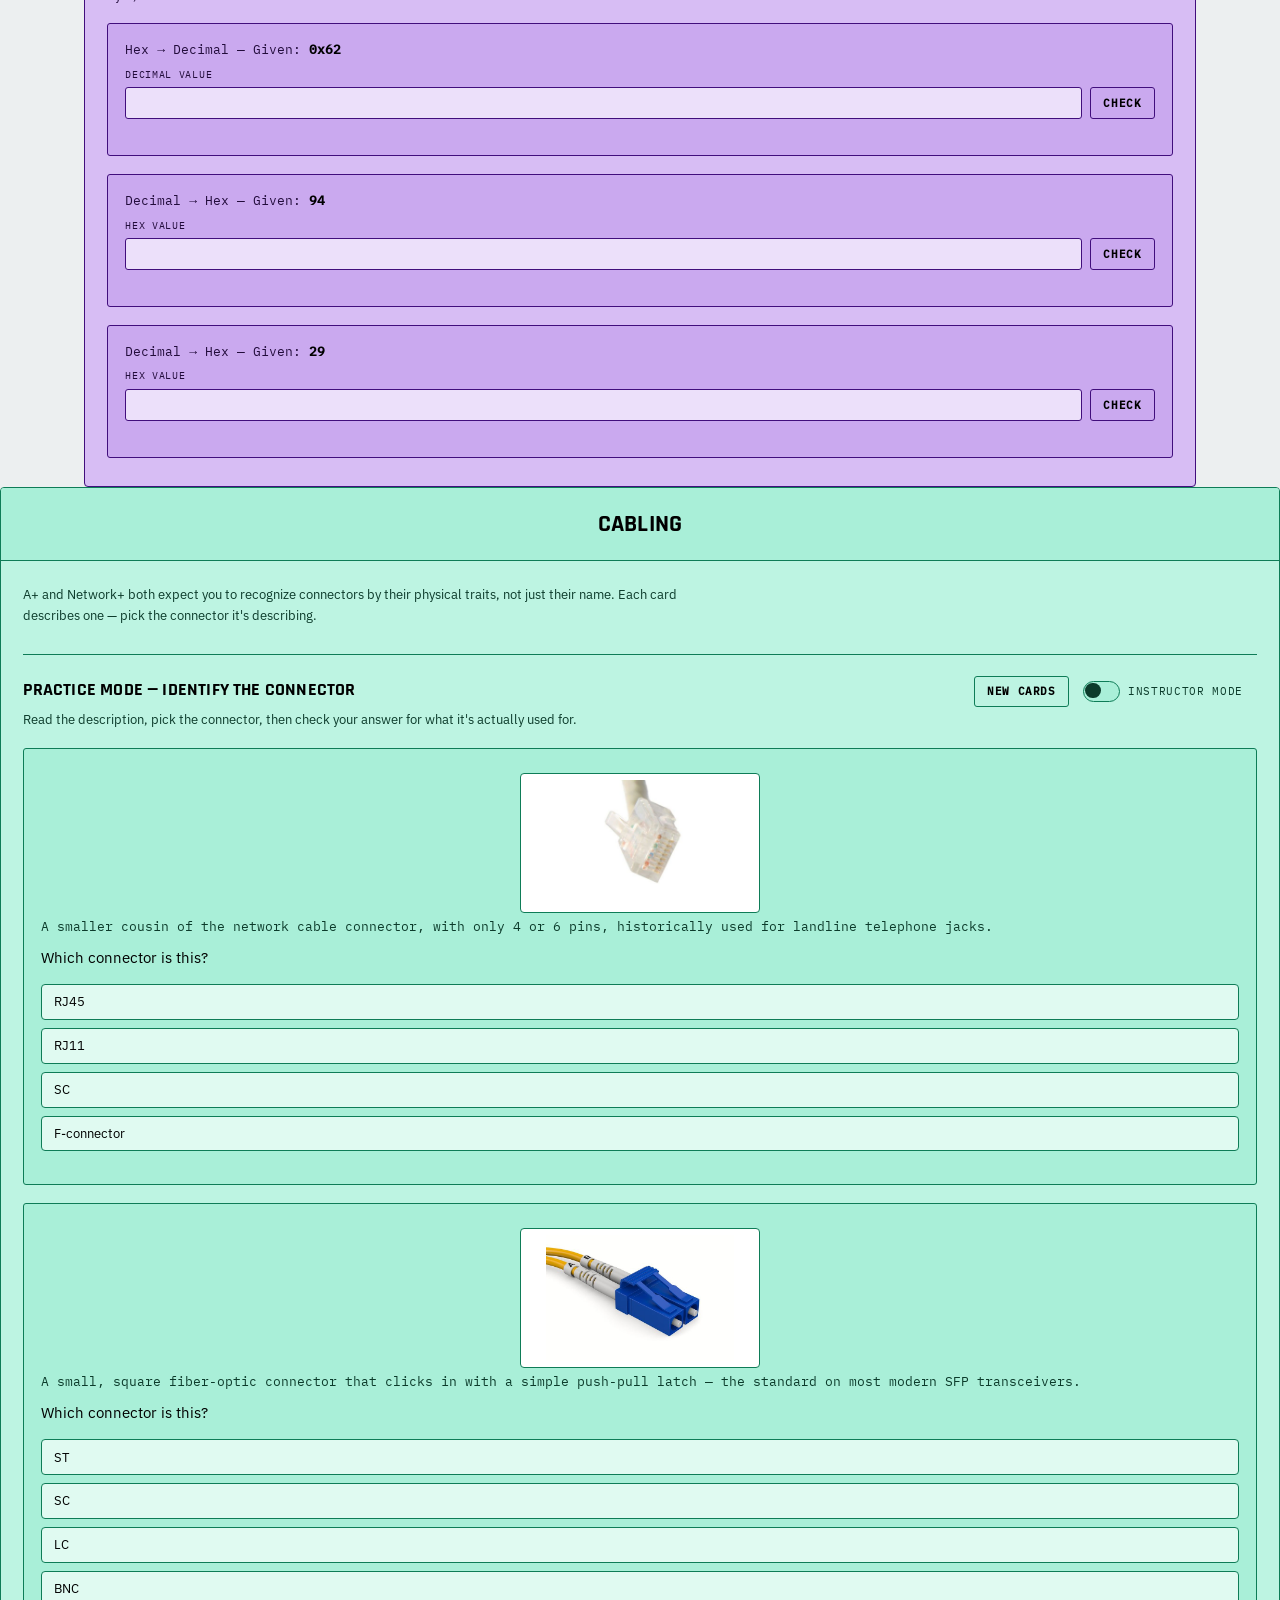
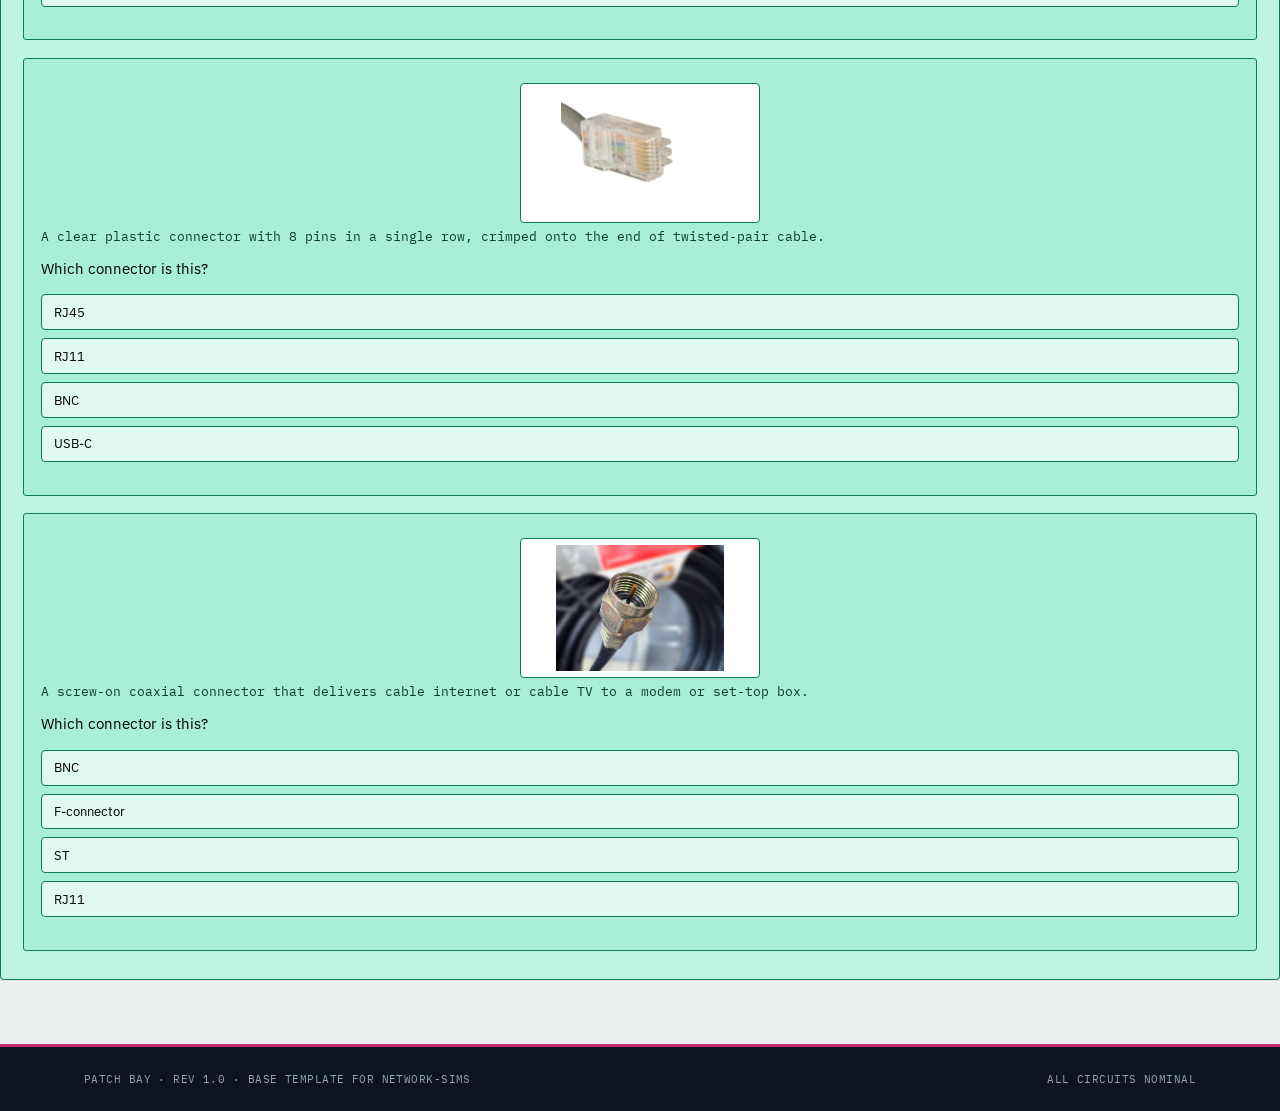
==== commit d55f006b: "Refactor map node styles and scenario handling Updated map node styles and fault handling in the dia" ====
--- a/index.html
+++ b/index.html
@@ -782,8 +782,24 @@
   }
   .map-stage svg { display: block; width: 100%; min-width: 880px; height: auto; }
   .map-trace { fill: none; stroke: #2a3b45; stroke-width: 2; opacity: 0.7; }
-  .map-node circle { fill: #131c29; stroke: var(--cyan); stroke-width: 1.5; }
-  .map-node--server circle { stroke: var(--amber); stroke-width: 2; }
+  /* The map keeps its own dark ground whatever the page theme, so these are
+     fixed rather than reading --cyan/--red, which flip per theme and in light
+     mode are far too dark to sit on it. */
+  .map-stage { --map-node: #2fe0db; --map-fault: #ff8080; }
+  .map-node circle { fill: #131c29; stroke: var(--map-node); stroke-width: 1.5; }
+  /* The destination used to be drawn in amber, which reads as a warning and
+     had students hunting for a fault at SRV on a perfectly healthy path. It
+     is now the same cyan as every other device, distinguished by weight and
+     radius, with the word "Destination" in its label doing the actual work.
+     Amber is reserved for the packet in flight; red now means a fault. */
+  .map-node--server circle { stroke: var(--map-node); stroke-width: 3; }
+
+  /* A device the trace could not get past. Not colour alone — the ring goes
+     dashed as well, so it still reads without colour vision. */
+  .map-node--fault circle { stroke: var(--map-fault); stroke-width: 3; stroke-dasharray: 4 3; }
+  .map-node--fault text { fill: var(--map-fault); }
+  .map-node--fault .role { fill: var(--map-fault); }
+  .map-node--fault .ip { fill: var(--map-fault); }
   .map-node text {
     font-family: var(--font-mono);
     font-size: 11px;
@@ -792,11 +808,14 @@
   .map-node .role {
     font-family: var(--font-mono);
     font-size: 9px;
-    fill: #6f8b88;
+    fill: #93adaf;
     letter-spacing: 0.06em;
     text-transform: uppercase;
   }
-  .map-node--server .role { fill: var(--amber); }
+  .map-node--server .role { fill: var(--map-node); }
+  /* A borrowed external hostname is far wider than "SRV"; shrink it so it
+     stays over its own node instead of running across its neighbours. */
+  .map-node__label--long { font-size: 8px; }
   .map-node .ip {
     font-family: var(--font-mono);
     font-size: 8.5px;
@@ -5068,6 +5087,7 @@
   }
 
   function activateScenario(num) {
+    mapClearFault();
     if (num === 0) { activeScenario = null; updateScenarioStatus(); return; }
     var s = SCENARIOS[num - 1];
     activeScenario = { num: num, deviceIdx: s.deviceIdx, correctMask: NODE_INFO[s.deviceIdx].mask, attempts: 0, fixed: false };
@@ -5080,6 +5100,7 @@
   scenarioShuffleBtn.addEventListener("click", function () {
     SCENARIOS = buildRandomScenarios();
     activeScenario = null;
+    mapClearFault();
     renderScenarioOptions();
     scenarioSelect.value = "0";
     updateScenarioStatus();
@@ -5103,6 +5124,7 @@
 
     if (deviceOk && ipOk && maskOk) {
       activeScenario.fixed = true;
+      mapClearFault();
       updateScenarioStatus();
       return [{ t: "Configuration applied.", c: "ok" }, { t: NODE_INFO[idx].name + " (" + correctIp + ") is now reachable.", c: "ok" }];
     }
@@ -5130,6 +5152,21 @@
   }
 
   function mapPointAt(frac) { return mapTrace.getPointAtLength(mapPathLen * frac); }
+  var mapNodeEls = null;
+  function mapNodes() {
+    if (!mapNodeEls) mapNodeEls = document.querySelectorAll(".map-stage .map-node");
+    return mapNodeEls;
+  }
+  function mapClearFault() {
+    var els = mapNodes();
+    for (var i = 0; i < els.length; i++) els[i].classList.remove("map-node--fault");
+  }
+  function mapMarkFault(idx) {
+    mapClearFault();
+    var el = mapNodes()[idx];
+    if (el) el.classList.add("map-node--fault");
+  }
+
   function mapSetPacket(frac) {
     var p = mapPointAt(frac);
     mapPacket.setAttribute("cx", p.x);
@@ -5156,32 +5193,96 @@
     return h.length > 14 ? h.slice(0, 13) + "…" : h;
   }
 
+  // Restore the server node to itself. Used whenever the map is showing an
+  // on-diagram journey rather than an outside target.
+  function mapResetTargetLabel() {
+    mapNode4Label.textContent = NODE_INFO[4].name;
+    mapNode4Ip.textContent = NODE_INFO[4].ip + " · Class " + ipClassOf(NODE_INFO[4].ip);
+    mapNode4Label.classList.remove("map-node__label--long");
+  }
+
+  function mapSetTargetLabel(host, ip) {
+    if (termNodeIdx(host) > 0) { mapResetTargetLabel(); return; }
+    // A hostname is far wider than "SRV", so only a stub goes inside the
+    // circle; the full name rides on the line beneath, which has the room.
+    // currentNodeIp() reads the first token of that line, so the address has
+    // to stay first.
+    var stub = host.length > 5 ? host.slice(0, 4) + "…" : host;
+    mapNode4Label.textContent = stub;
+    mapNode4Label.classList.toggle("map-node__label--long", stub.length > 3);
+    mapNode4Ip.textContent = ip + " · " + host;
+  }
+
   function mapRunPing(cmdLabel, host, ip) {
     var gen = ++mapGen;
-    mapNode4Label.textContent = mapTargetLabel(host);
-    mapNode4Ip.textContent = ip + " · Class " + ipClassOf(ip);
+    mapSetTargetLabel(host, ip);
     mapSetPacket(0);
+    mapClearFault();
+    mapStatus.className = "map-status";
+
+    // The client's own config is broken — nothing leaves the machine.
+    if (terminalLocalFault()) {
+      mapStatus.className = "map-status map-status--err";
+      mapStatus.textContent = "No route — " + NODE_INFO[0].name + " (" + NODE_INFO[0].ip + ") has an invalid network configuration and can't send.";
+      mapMarkFault(0);
+      return;
+    }
+    var destIdx = termDestIdx(host);
+    var faultHop = terminalFaultHop(host);
     mapStatus.textContent = cmdLabel + " " + host + " (" + ip + ") — sending…";
-    mapAnimateSegment(0, mapHopAt[4], 900, gen, function () {
+    var stopIdx = faultHop ? faultHop : destIdx;
+    mapAnimateSegment(0, mapHopAt[stopIdx], 900, gen, function () {
       if (gen !== mapGen) return;
+      if (faultHop) {
+        mapStatus.className = "map-status map-status--err";
+        mapStatus.textContent = "Request timed out at " + NODE_INFO[faultHop].name + " (" + NODE_INFO[faultHop].ip + ") — last reply from " + NODE_INFO[faultHop - 1].name + " (" + NODE_INFO[faultHop - 1].ip + ").";
+        mapMarkFault(faultHop);
+        return;
+      }
+      mapStatus.className = "map-status map-status--ok";
       mapStatus.textContent = cmdLabel + " " + host + " (" + ip + ") — reply received";
     });
   }
 
   function mapRunTrace(cmdLabel, host, ip) {
     var gen = ++mapGen;
-    mapNode4Label.textContent = mapTargetLabel(host);
-    mapNode4Ip.textContent = ip + " · Class " + ipClassOf(ip);
+    mapSetTargetLabel(host, ip);
     mapSetPacket(0);
-    var hopNames = ["netsim-gateway (192.168.1.1)", "isp-edge-04 (10.20.0.1)", "core-backbone (64.15.0.9)", mapTargetLabel(host) + " (" + ip + ")"];
+    mapClearFault();
+    mapStatus.className = "map-status";
+
+    if (terminalLocalFault()) {
+      mapStatus.className = "map-status map-status--err";
+      mapStatus.textContent = "No route — " + NODE_INFO[0].name + " (" + NODE_INFO[0].ip + ") has an invalid network configuration and can't send.";
+      mapMarkFault(0);
+      return;
+    }
+    // Hops come from termHops(), the same source the terminal prints from, so
+    // the animation cannot describe a hop differently from the trace above it.
+    // This used to be a hardcoded four-entry list that still called hop 2
+    // 10.20.0.1 while the diagram drew ISP at 172.16.30.1.
+    var hops = termHops(host);
+    var total = hops.length;
+    var faultHop = terminalFaultHop(host);
     mapStatus.textContent = cmdLabel + " " + host + " (" + ip + ") — tracing…";
     var hop = 0;
     function nextHop() {
       if (gen !== mapGen) return;
-      if (hop >= 4) { mapStatus.textContent = cmdLabel + " " + host + " (" + ip + ") — trace complete, 4 hops"; return; }
+      if (hop >= total) {
+        mapStatus.className = "map-status map-status--ok";
+        mapStatus.textContent = cmdLabel + " " + host + " (" + ip + ") — trace complete, " + total + " hop" + (total === 1 ? "" : "s");
+        return;
+      }
       mapAnimateSegment(mapHopAt[hop], mapHopAt[hop + 1], 420, gen, function () {
         if (gen !== mapGen) return;
-        mapStatus.textContent = "hop " + (hop + 1) + " of 4 — " + hopNames[hop];
+        var landed = hop + 1;
+        if (faultHop && landed === faultHop) {
+          mapStatus.className = "map-status map-status--err";
+          mapStatus.textContent = "Trace stopped at hop " + faultHop + " — " + NODE_INFO[faultHop].name + " (" + NODE_INFO[faultHop].ip + ") did not reply.";
+          mapMarkFault(faultHop);
+          return;
+        }
+        mapStatus.textContent = "hop " + landed + " of " + total + " — " + hops[hop].name + " (" + hops[hop].ip + ")";
         hop++;
         nextHop();
       });
@@ -5214,10 +5315,15 @@
     var dstName = currentNodeName(toIdx), dstIp = currentNodeIp(toIdx);
     var blocked = pathBlocked(fromIdx, toIdx);
     mapSetPacket(mapHopAt[fromIdx]);
+    mapClearFault();
+    // This journey is entirely on-diagram, so drop any hostname a previous
+    // terminal command borrowed the server node for.
+    mapResetTargetLabel();
     mapStatus.className = "map-status";
     if (blocked && activeScenario.deviceIdx === fromIdx) {
       mapStatus.className = "map-status map-status--err";
       mapStatus.textContent = "No route — " + NODE_INFO[fromIdx].name + " (" + NODE_INFO[fromIdx].ip + ") has an invalid network configuration and can't send.";
+      mapMarkFault(fromIdx);
       return;
     }
     mapStatus.textContent = "ping " + dstIp + " from " + srcName + " (" + srcIp + ") — sending…";
@@ -5242,6 +5348,7 @@
           var lastOk = seq[step];
           mapStatus.className = "map-status map-status--err";
           mapStatus.textContent = "Request timed out at " + NODE_INFO[passedIdx].name + " (" + NODE_INFO[passedIdx].ip + ") — last reply from " + NODE_INFO[lastOk].name + " (" + NODE_INFO[lastOk].ip + ").";
+          mapMarkFault(passedIdx);
           return;
         }
         mapStatus.textContent = "→ " + currentNodeName(passedIdx) + " (" + currentNodeIp(passedIdx) + ")";
@@ -5389,7 +5496,11 @@
       var result = mode === "windows" ? winRun(st, tokens) : linRun(st, tokens);
       var hadError = false;
       if (result) result.forEach(function (r) { pushLine(st, r.t, r.c); if (r.c === "err") hadError = true; });
-      if (!hadError) triggerMapForCommand(tokens);
+      // Previously gated on !hadError, so a command that failed *because of
+      // the active scenario* left the map frozen on whatever it last showed —
+      // the student saw no error on the diagram at all. The map handlers are
+      // scenario-aware now and draw the break themselves, so let them run.
+      triggerMapForCommand(tokens);
     }
     refreshChrome();
     renderTranscript();
@@ -6899,7 +7010,7 @@
     function (v) { cablingInstructorMode = v; }
   );
   renderCablingProblems();
-})(); 
+})();
 </script>
 </body>
 </html>
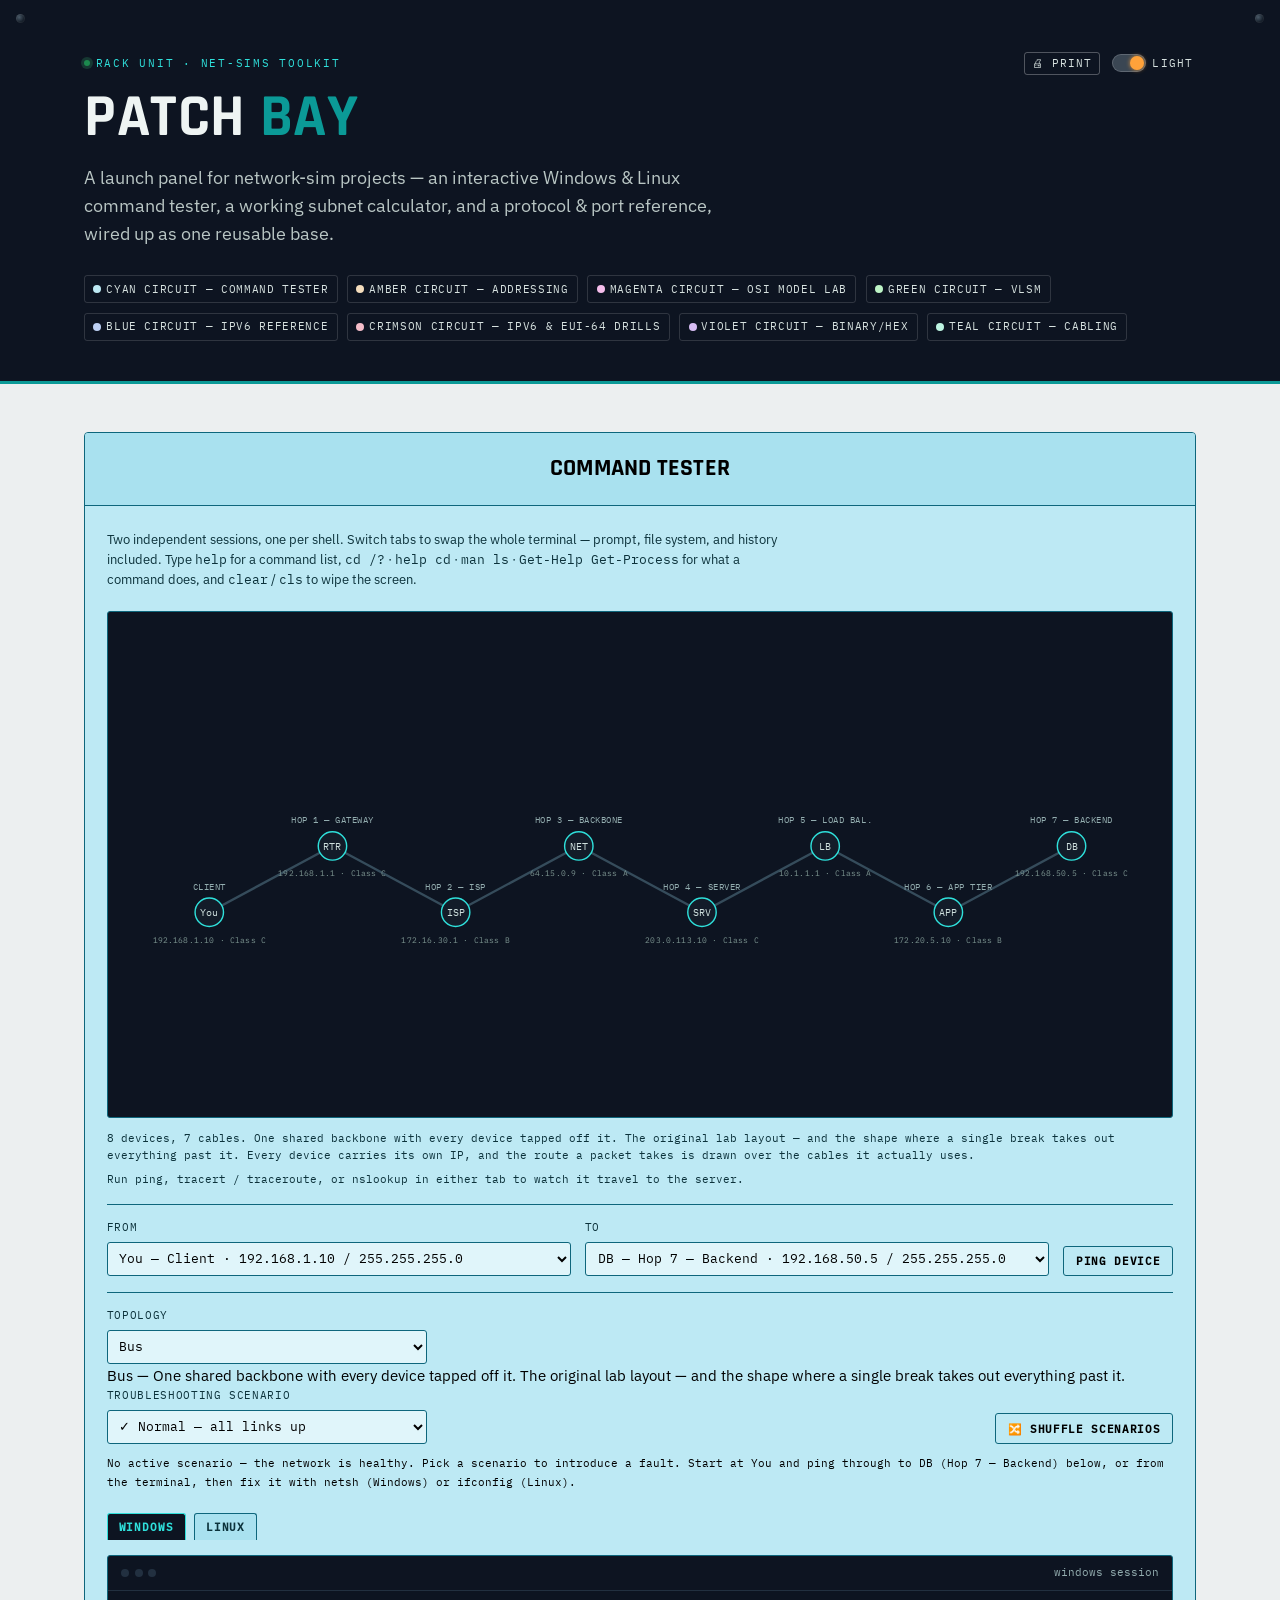
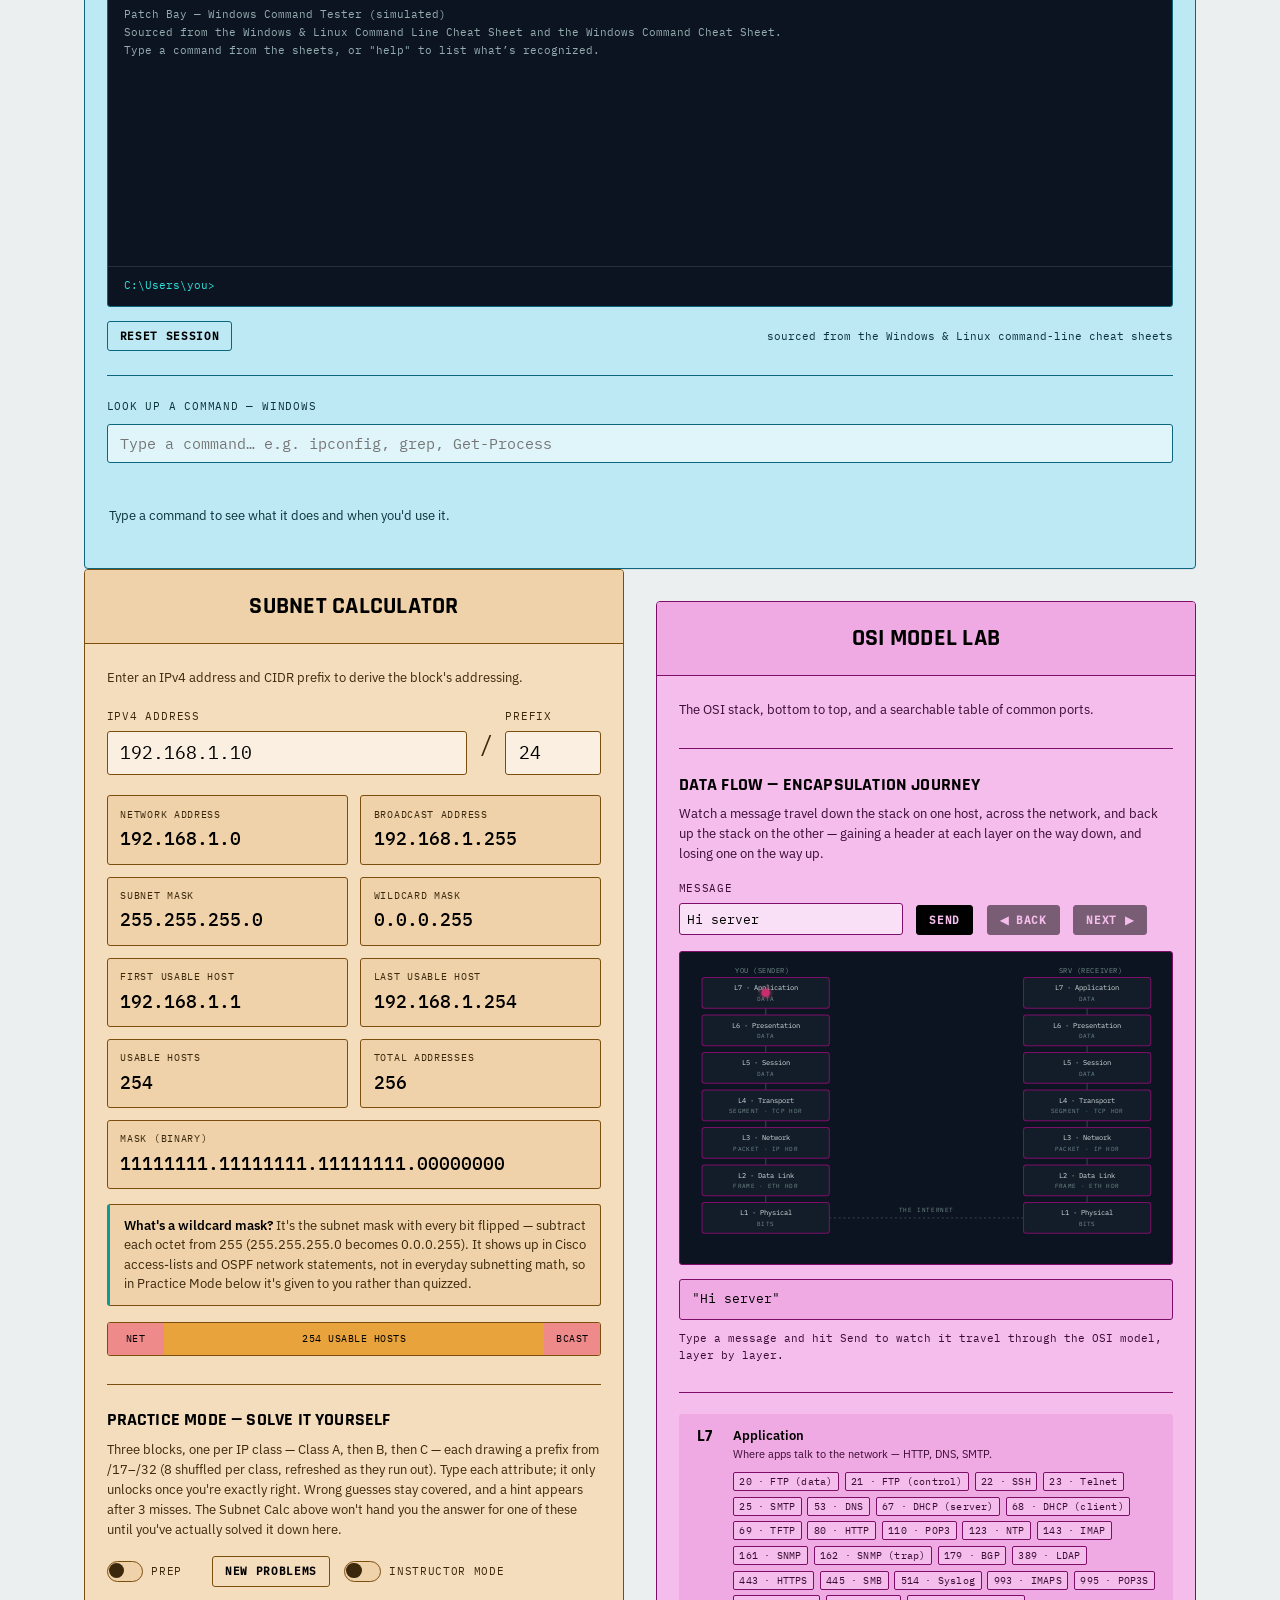
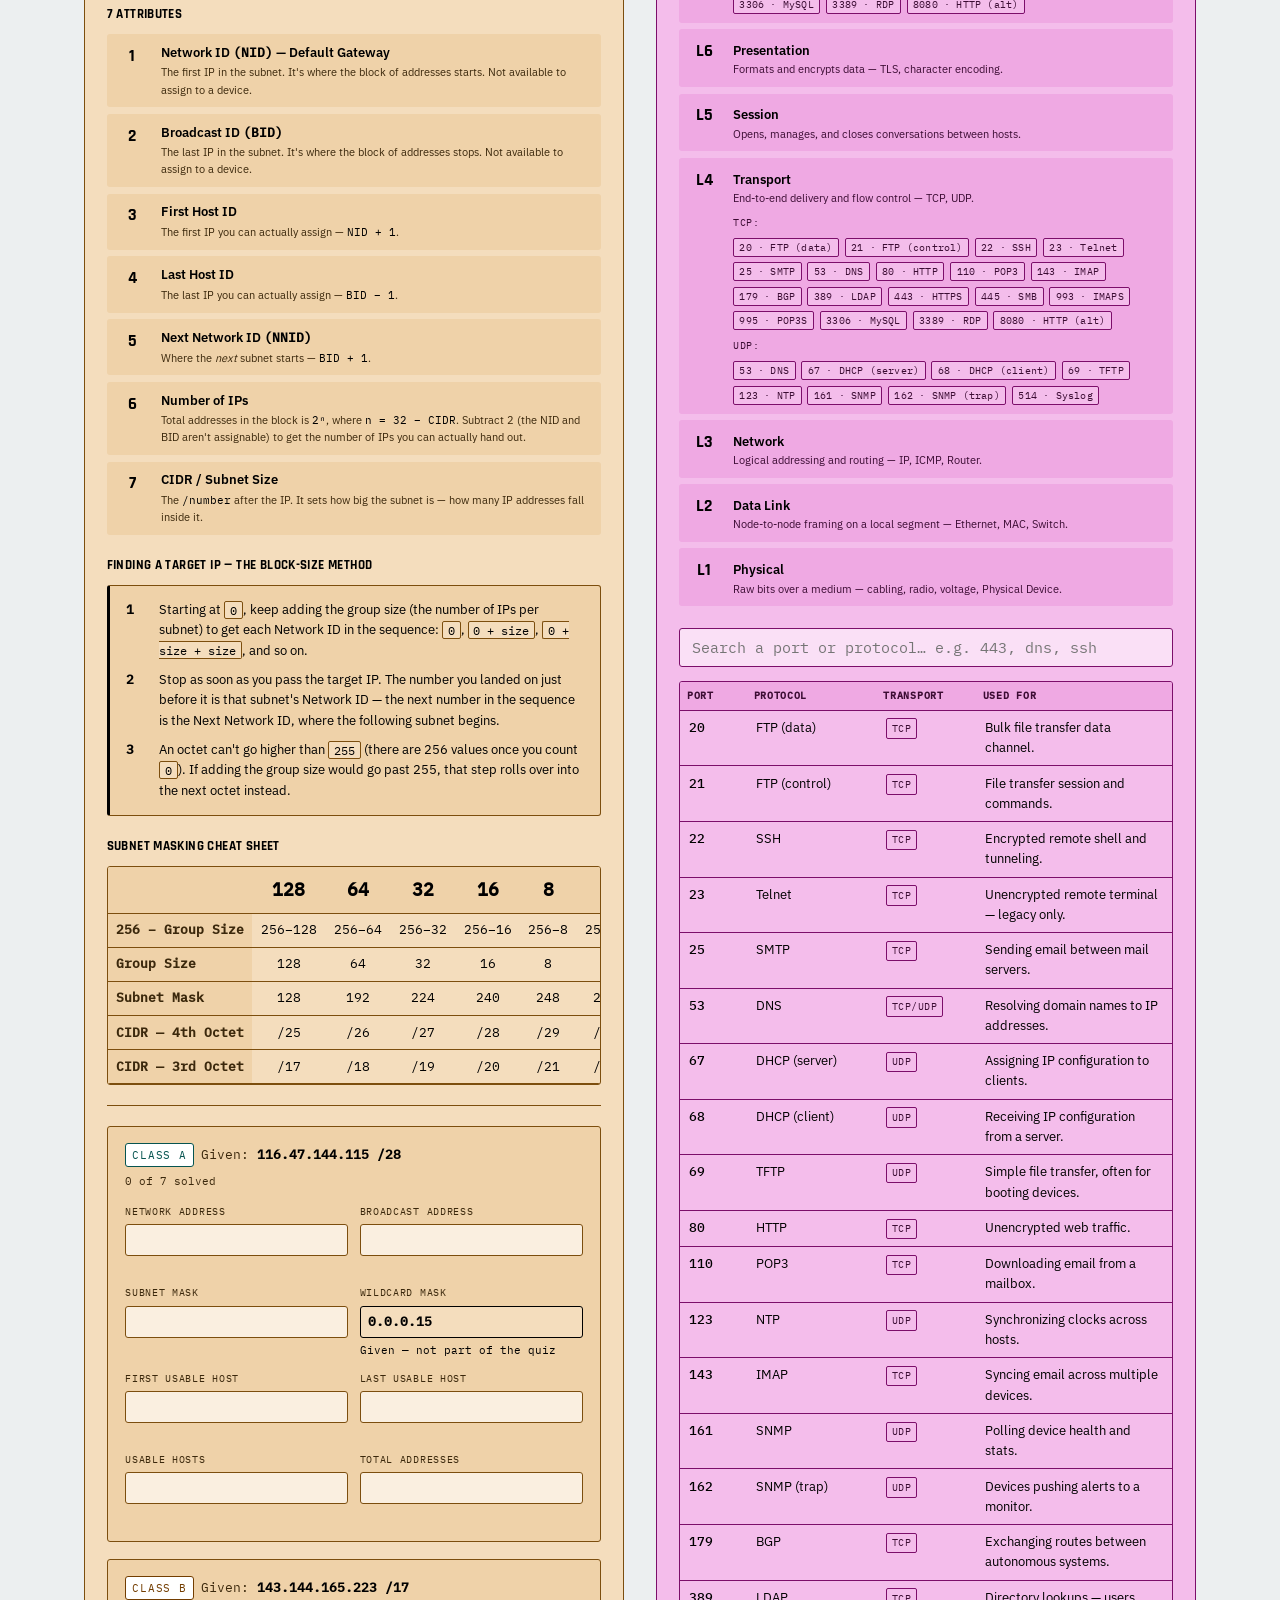
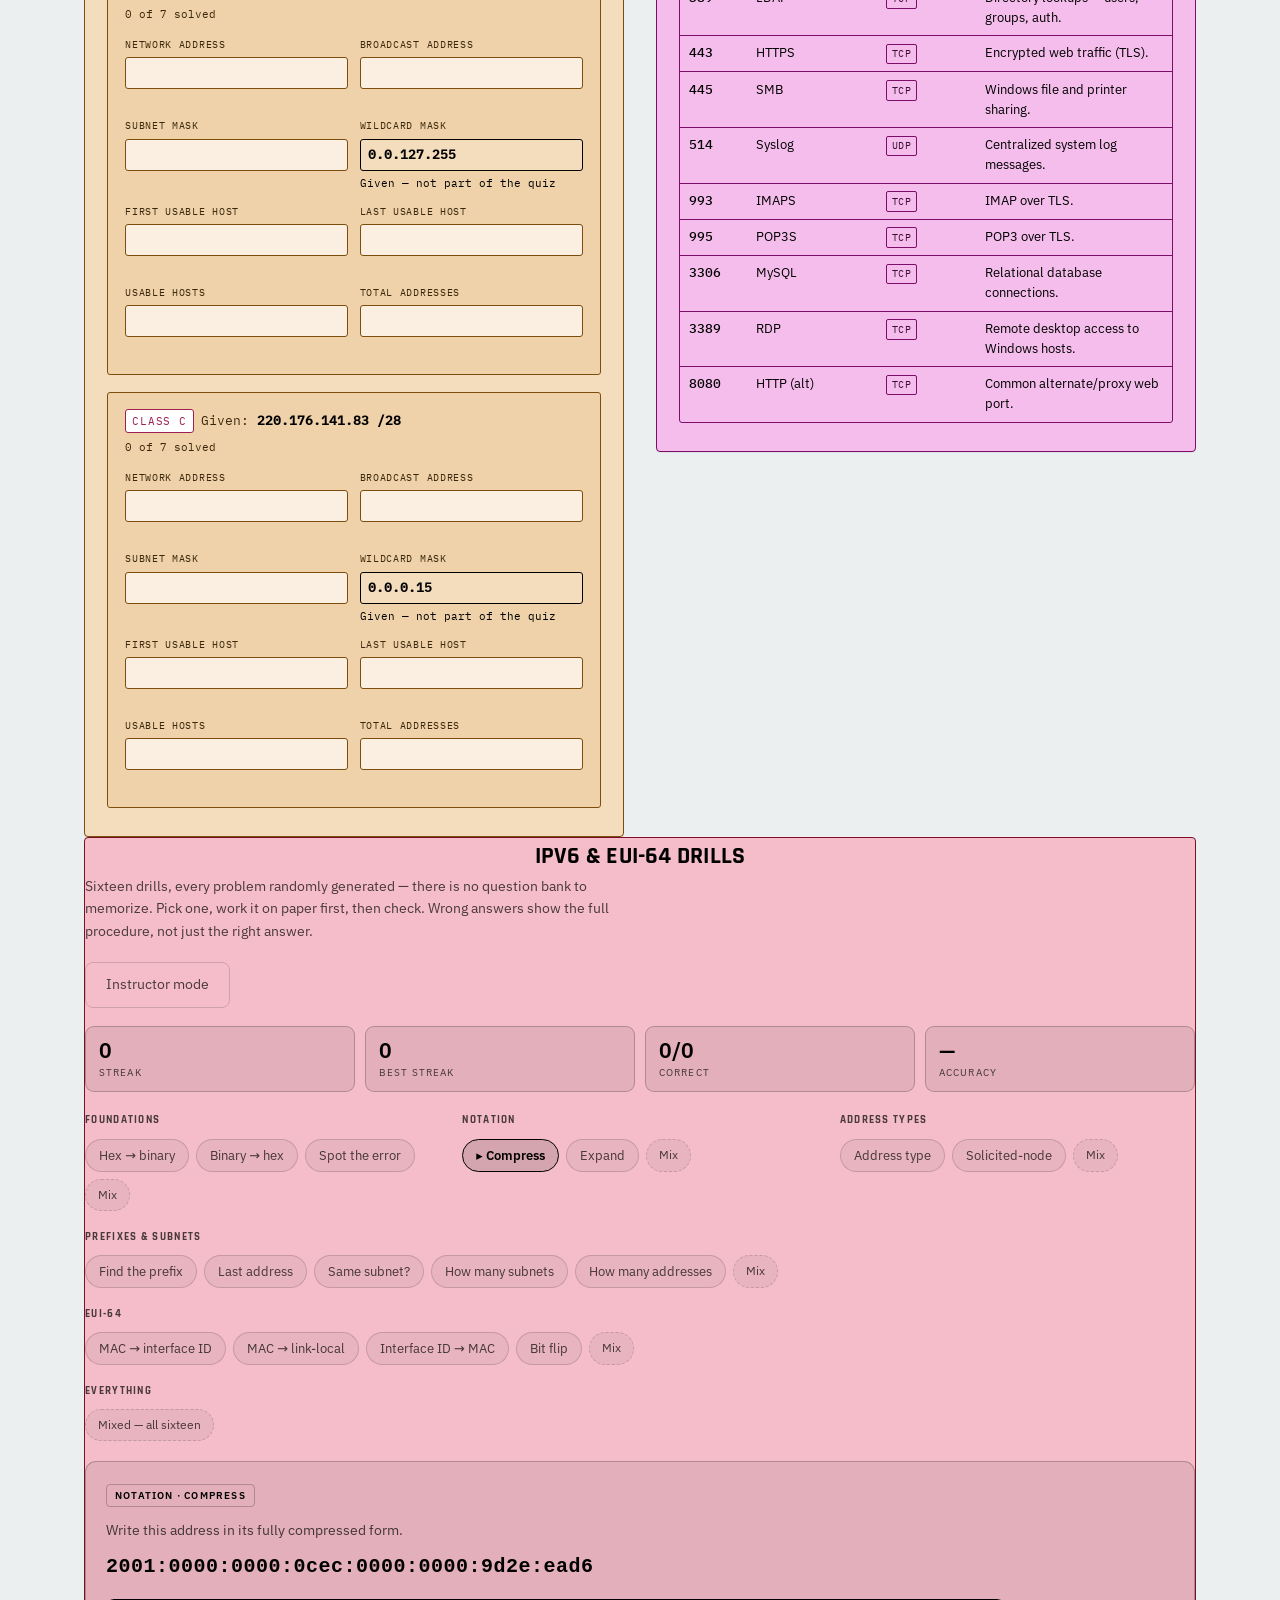
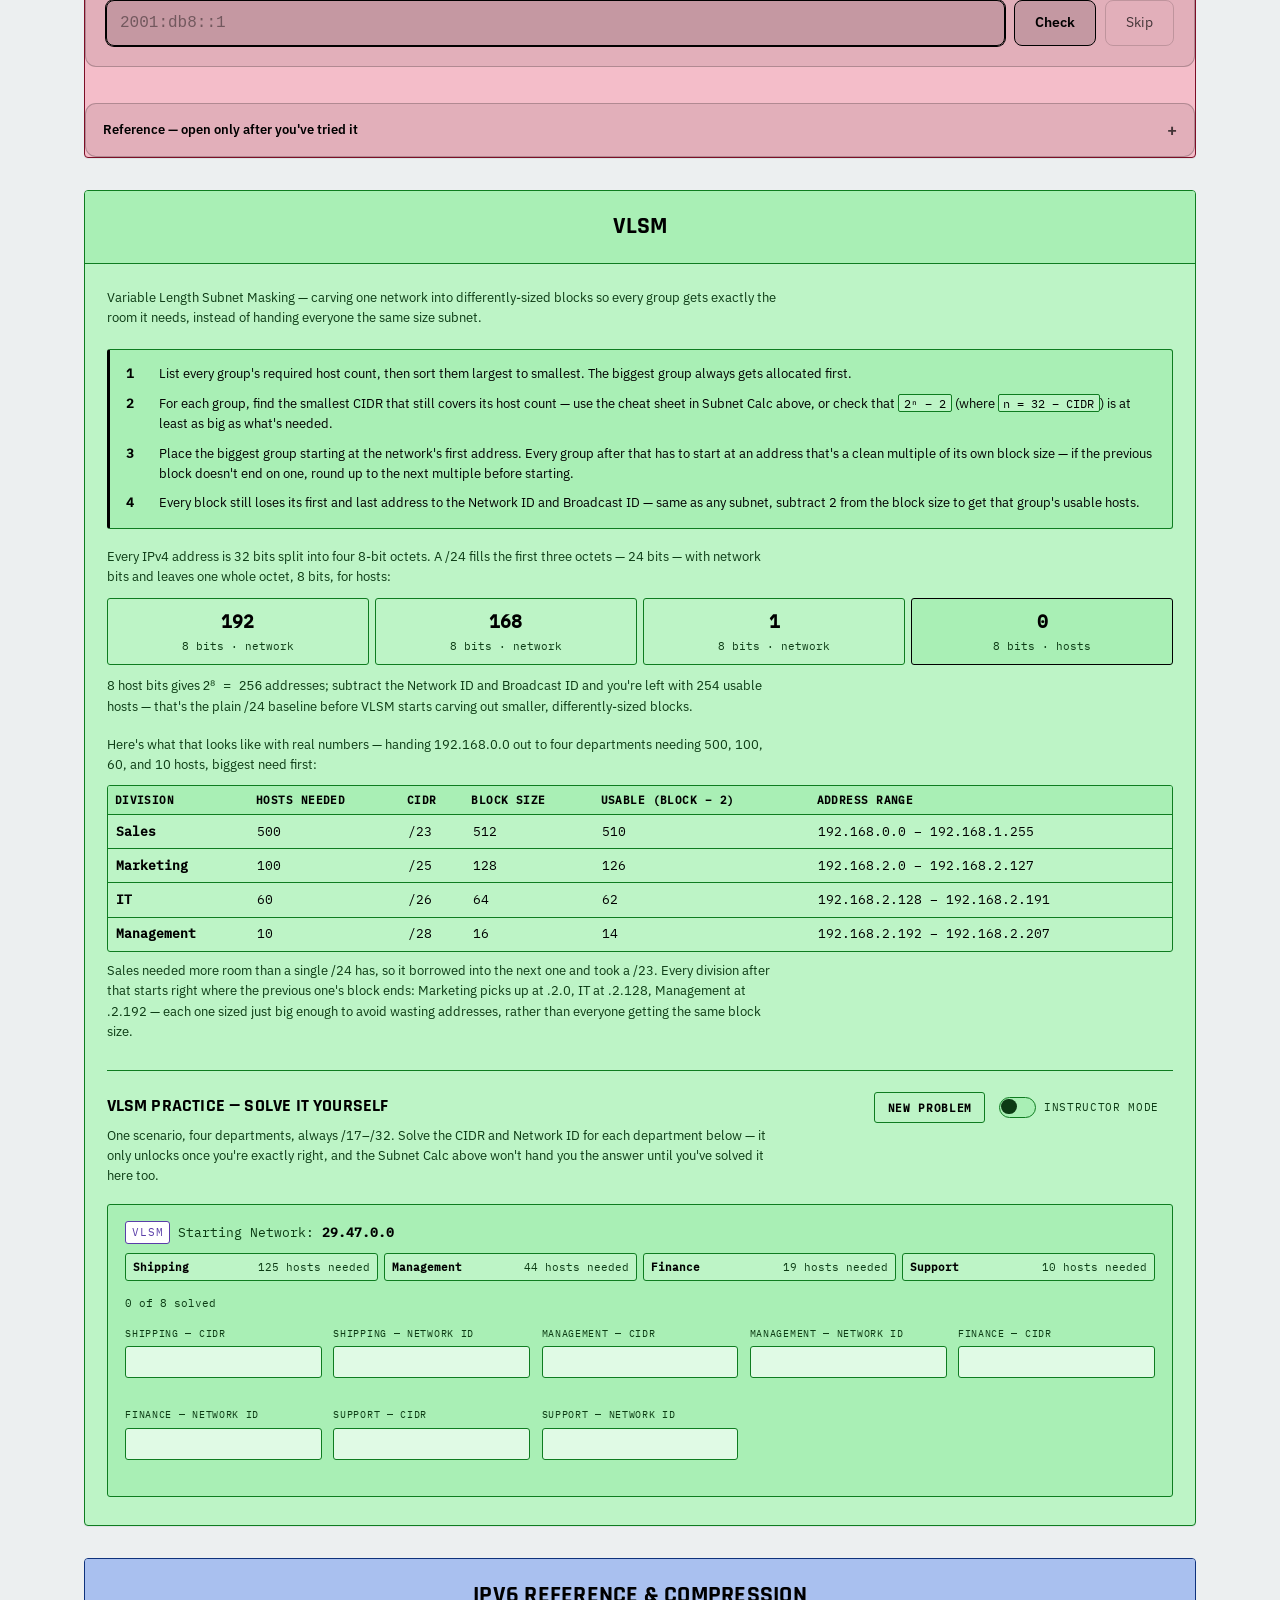
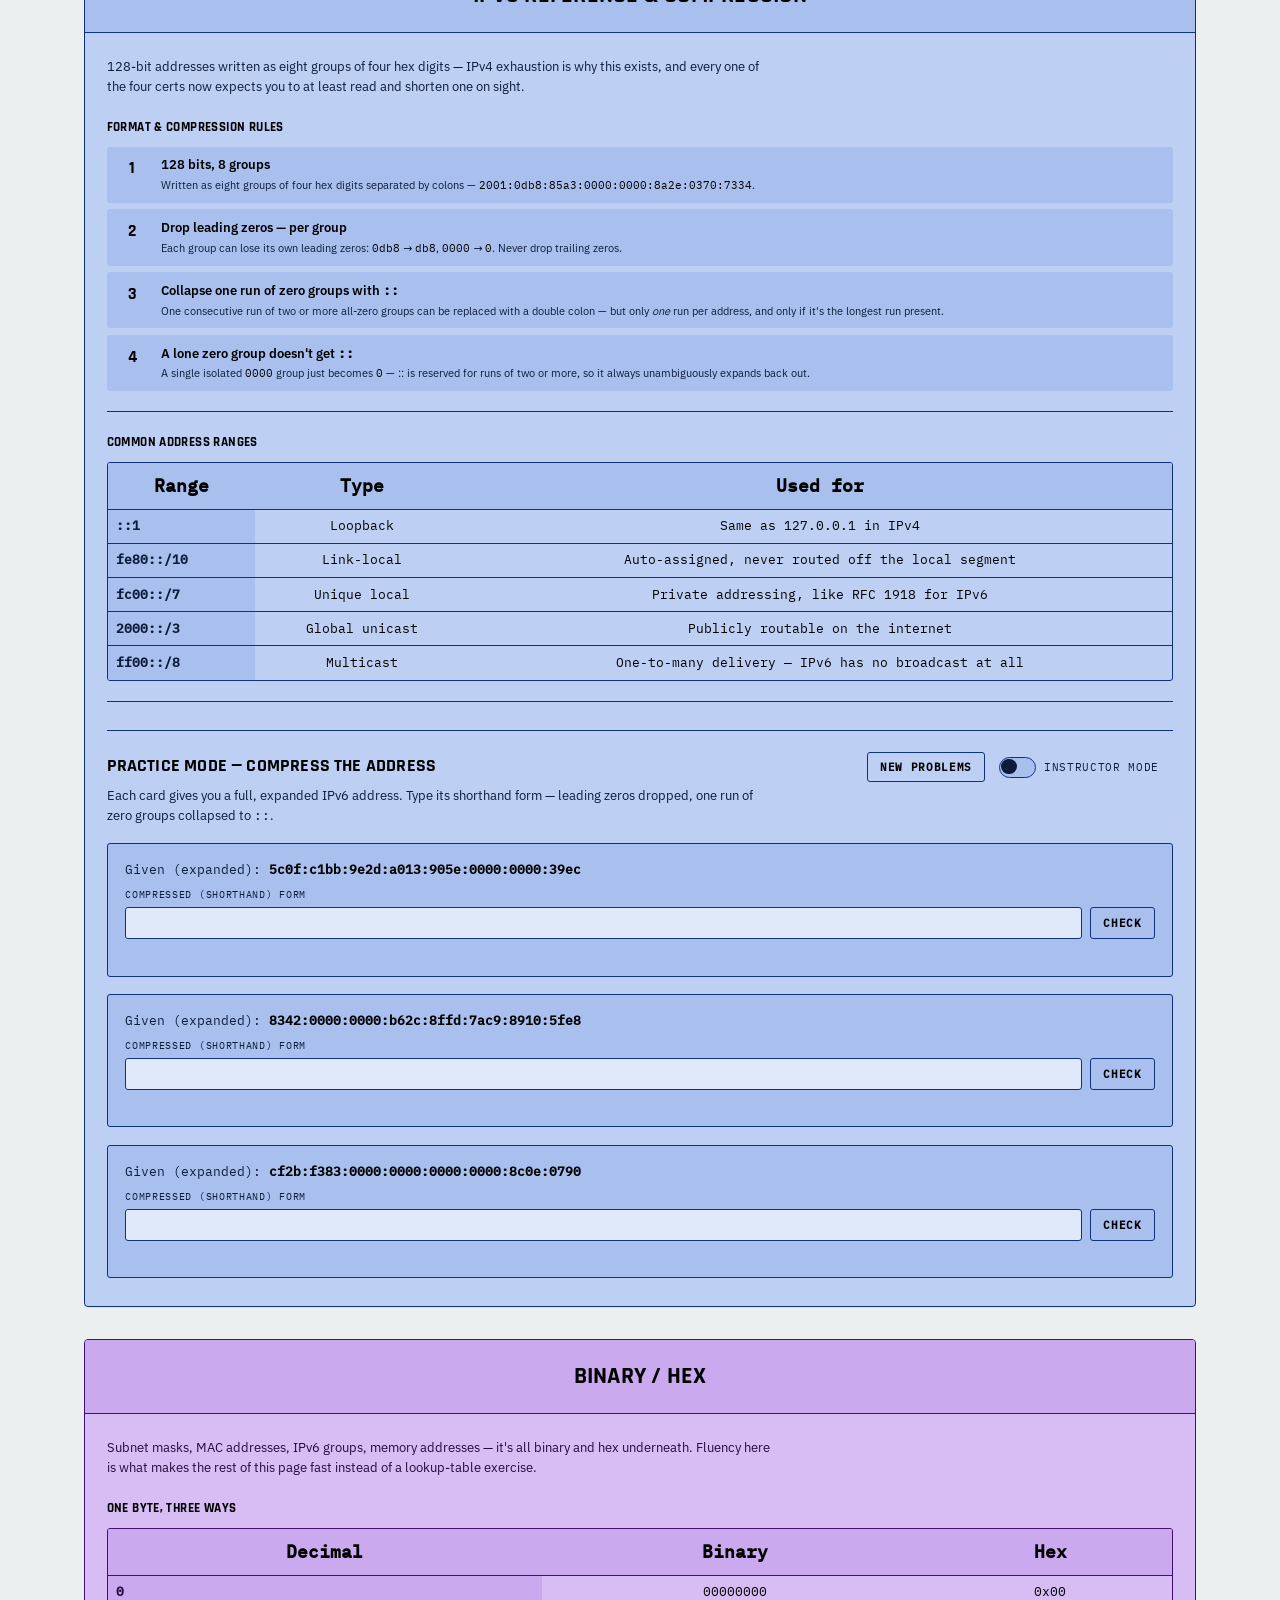
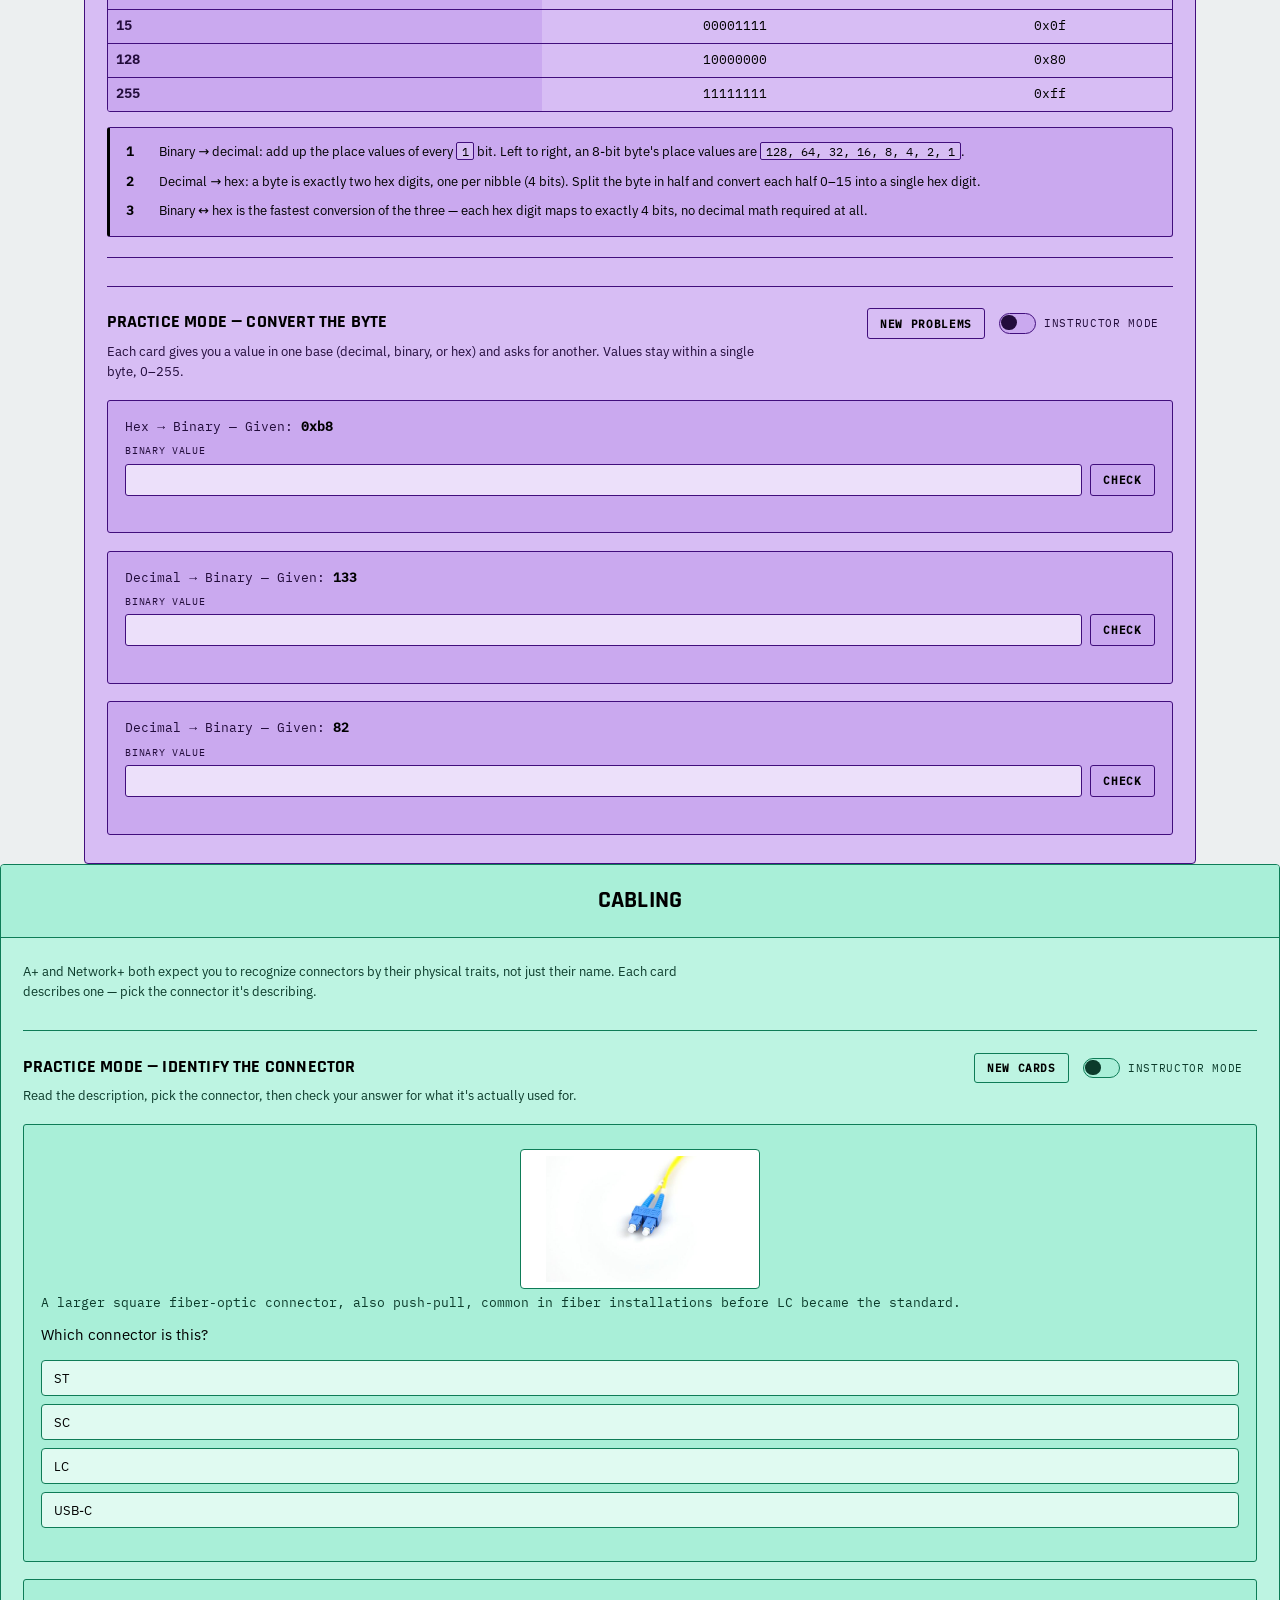
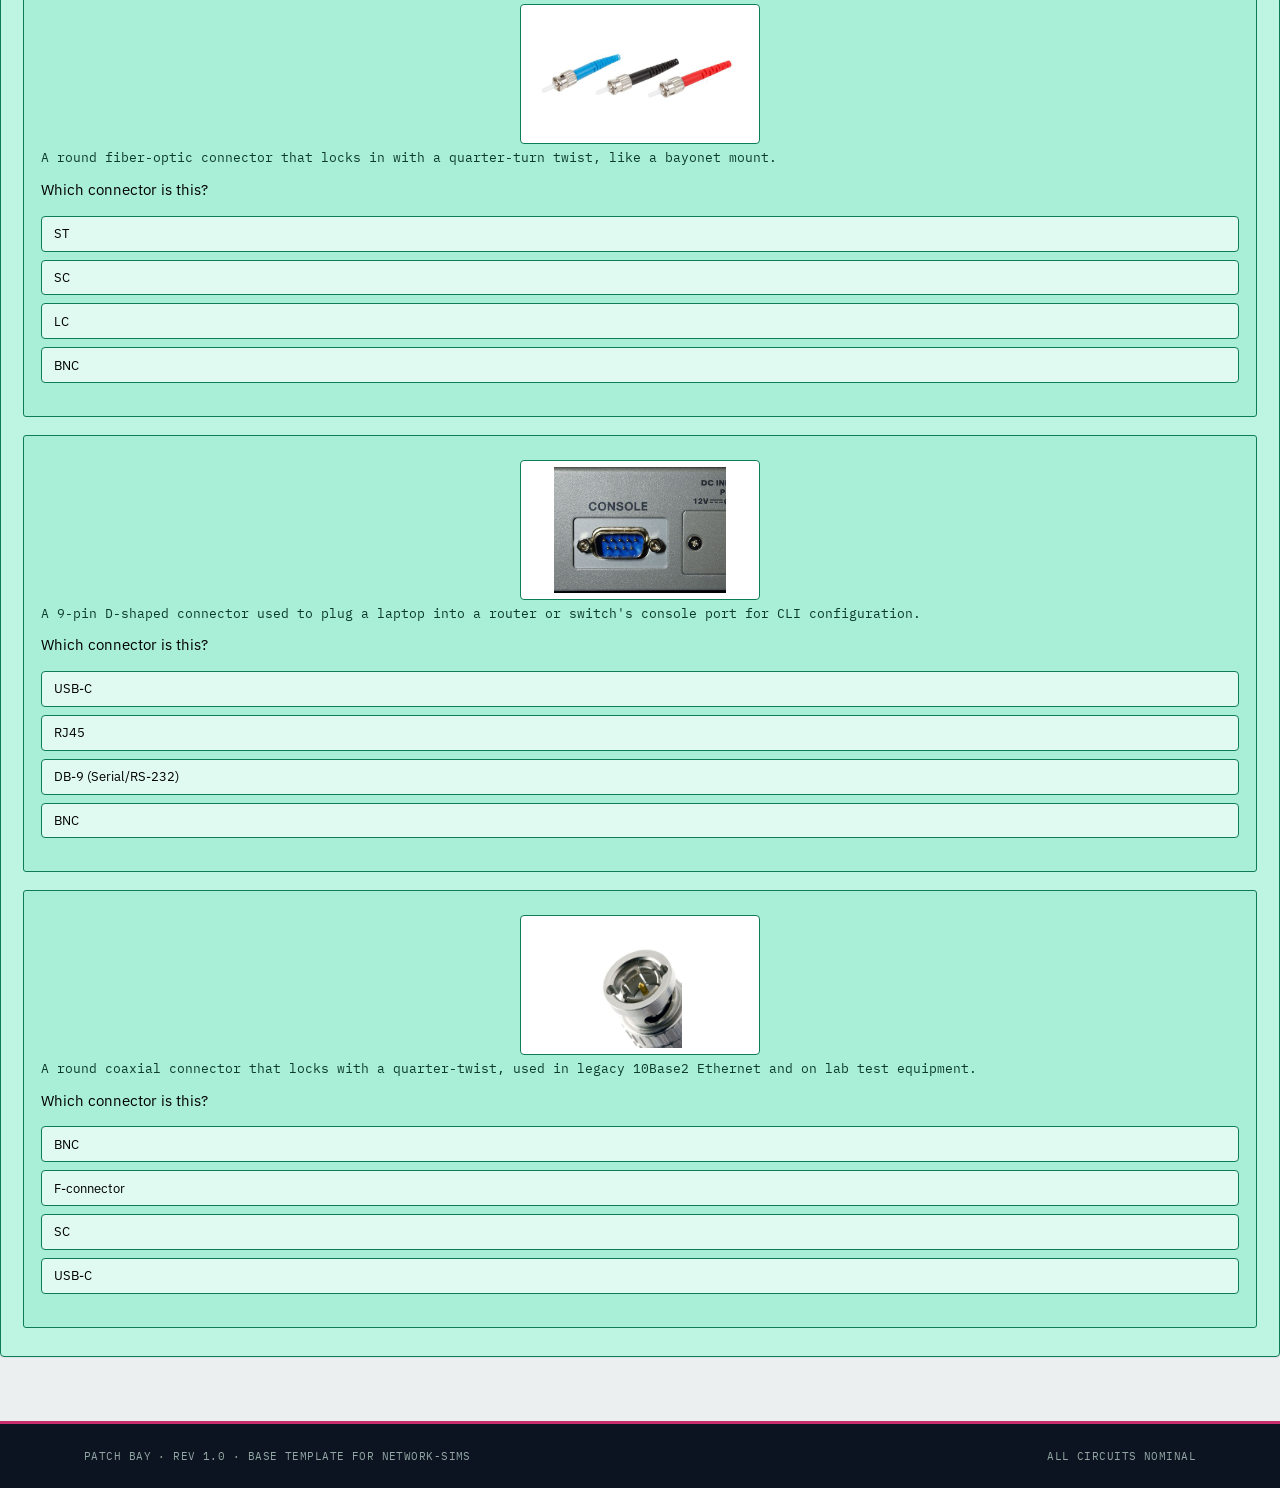
==== commit dfe22755: "Update print statement from 'Hello' to 'Goodbye'" ====
--- a/index.html
+++ b/index.html
@@ -255,7 +255,13 @@
     font-size: var(--fs-xs);
     letter-spacing: 0.16em;
     text-transform: uppercase;
-    color: var(--cyan);
+    /* THE SAME TRAP THE MAP ALREADY CARRIES A NOTE ABOUT, in a second
+       place. The faceplate keeps its own dark ground whatever the page
+       theme is, so reading --cyan gave it the LIGHT theme's cyan — a dark
+       teal on a dark navy, 5.34:1 where this build holds to 7:1. Pinned to
+       the bright one, which is 11.3:1 on that ground and does not move
+       when the theme does. */
+    color: #2fe0db;
     display: flex;
     align-items: center;
     justify-content: space-between;
@@ -781,7 +787,13 @@
     overflow-x: auto;
   }
   .map-stage svg { display: block; width: 100%; min-width: 880px; height: auto; }
-  .map-trace { fill: none; stroke: #2a3b45; stroke-width: 2; opacity: 0.7; }
+  /* THE CABLES. The old diagram had none — its single path WAS the drawing,
+     so a line and a route were the same object. Now the shape is drawn first
+     and the journey is drawn on top of it, which is what lets a student see
+     that a star has seven cables while a packet only ever uses two. */
+  .map-link { stroke: #3d5666; stroke-width: 2.5; stroke-linecap: round; opacity: 0.85; }
+  .map-trace { fill: none; stroke: var(--map-node, #2fe0db); stroke-width: 3.5; opacity: 0.9;
+               stroke-linecap: round; stroke-linejoin: round; }
   /* The map keeps its own dark ground whatever the page theme, so these are
      fixed rather than reading --cyan/--red, which flip per theme and in light
      mode are far too dark to sit on it. */
@@ -2075,60 +2087,14 @@
 
           <div class="map-panel">
             <div class="map-stage">
-              <svg viewBox="0 0 1400 240" role="img" aria-label="Network path diagram: client reaching a server in the middle, which in turn reaches its own backend, every device labeled with its own IP address">
-                <path id="mapTrace" class="map-trace" d="M100,170 L100,120 L250,120 L250,70 L400,70 L400,150 L550,150 L550,90 L700,90 L700,150 L900,150 L900,70 L1100,70 L1100,120 L1300,120"></path>
-                <g class="map-node" transform="translate(100,170)">
-                  <circle r="15"></circle>
-                  <text class="role" y="-24" text-anchor="middle">Client</text>
-                  <text y="4" text-anchor="middle">You</text>
-                  <text class="ip" id="mapIp0" y="32" text-anchor="middle"></text>
-                </g>
-                <g class="map-node" transform="translate(250,120)">
-                  <circle r="15"></circle>
-                  <text class="role" y="-24" text-anchor="middle">Hop 1</text>
-                  <text y="4" text-anchor="middle">RTR</text>
-                  <text class="ip" id="mapIp1" y="32" text-anchor="middle"></text>
-                </g>
-                <g class="map-node" transform="translate(400,70)">
-                  <circle r="15"></circle>
-                  <text class="role" y="-24" text-anchor="middle">Hop 2</text>
-                  <text y="4" text-anchor="middle">ISP</text>
-                  <text class="ip" id="mapIp2" y="32" text-anchor="middle"></text>
-                </g>
-                <g class="map-node" transform="translate(550,150)">
-                  <circle r="15"></circle>
-                  <text class="role" y="-24" text-anchor="middle">Hop 3</text>
-                  <text y="4" text-anchor="middle">NET</text>
-                  <text class="ip" id="mapIp3" y="32" text-anchor="middle"></text>
-                </g>
-                <g class="map-node map-node--server" transform="translate(700,90)">
-                  <circle r="17"></circle>
-                  <text class="role" y="-27" text-anchor="middle">Hop 4 · Destination</text>
-                  <text id="mapNode4Label" y="4" text-anchor="middle">SRV</text>
-                  <text class="ip" id="mapIp4" y="34" text-anchor="middle"></text>
-                </g>
-                <g class="map-node" transform="translate(900,150)">
-                  <circle r="15"></circle>
-                  <text class="role" y="-24" text-anchor="middle">Hop 5</text>
-                  <text y="4" text-anchor="middle">LB</text>
-                  <text class="ip" id="mapIp5" y="32" text-anchor="middle"></text>
-                </g>
-                <g class="map-node" transform="translate(1100,70)">
-                  <circle r="15"></circle>
-                  <text class="role" y="-24" text-anchor="middle">Hop 6</text>
-                  <text y="4" text-anchor="middle">APP</text>
-                  <text class="ip" id="mapIp6" y="32" text-anchor="middle"></text>
-                </g>
-                <g class="map-node" transform="translate(1300,120)">
-                  <circle r="15"></circle>
-                  <text class="role" y="-24" text-anchor="middle">Hop 7 · Backend</text>
-                  <text y="4" text-anchor="middle">DB</text>
-                  <text class="ip" id="mapIp7" y="32" text-anchor="middle"></text>
-                </g>
-                <circle id="mapPacket" class="map-packet" r="5" cx="100" cy="170"></circle>
+              <svg id="mapSvg" viewBox="0 0 1090 500" role="img" aria-label="Network diagram of the selected topology, every device labelled with its own IP address">
+                <g id="mapLinks"></g>
+                <g id="mapNodes"></g>
+                <path id="mapTrace" class="map-trace" d=""></path>
+                <circle id="mapPacket" class="map-packet" r="5" cx="-99" cy="-99"></circle>
               </svg>
             </div>
-            <div class="map-caption">Left of the server: how your client reaches it. Right of the server: its own path onward — load balancer → app tier → database. Every device carries its own IP — Class A, B, and C addresses are all represented.</div>
+            <div class="map-caption" id="mapCaption"></div>
             <div class="map-status" id="mapStatus">Run <span class="mono">ping</span>, <span class="mono">tracert</span> / <span class="mono">traceroute</span>, or <span class="mono">nslookup</span> in either tab to watch it travel to the server.</div>
             <div class="map-ping">
               <label for="mapFromSelect">From
@@ -2140,6 +2106,12 @@
               <button class="btn btn--ghost" id="mapPingDeviceBtn" type="button">Ping device</button>
             </div>
             <div class="map-scenario">
+              <div class="map-scenario-row">
+                <label for="topologySelect">Topology
+                  <select id="topologySelect"></select>
+                </label>
+              </div>
+              <div class="map-topo-note" id="topologyNote"></div>
               <div class="map-scenario-row">
                 <label for="scenarioSelect">Troubleshooting Scenario
                   <select id="scenarioSelect"></select>
@@ -4061,37 +4033,254 @@
     return [{ t: cmdRaw + " — " + entry.does }];
   }
 
+  /* Spanning tree is the one command students will reach for in the wrong
+     place, because every course teaches it beside ipconfig and tracert.
+     Saying so, and saying where it lives, is worth more than "not
+     recognized". */
+  function stpMisplacedHint(cmd) {
+    if (!/^(show|spanning-tree|stp|spanning)$/i.test(String(cmd))) return null;
+    return { t: "Spanning tree runs on the SWITCH, not on this machine. Open a session to it first: ssh " +
+      switchName() + "  then  show spanning-tree", c: "hint" };
+  }
+
   function notRecognizedWin(cmd) {
     var out = [{ t: "'" + cmd + "' is not recognized as an internal or external command,", c: "err" }, { t: "operable program or batch file.", c: "err" }];
+    var stpHint = stpMisplacedHint(cmd);
+    if (stpHint) { out.push(stpHint); return out; }
     var eq = LIN_TO_WIN[cmd.toLowerCase()];
     if (eq) out.push({ t: 'That looks like a Linux command. Try "' + eq + '" here on Windows.', c: "hint" });
     return out;
   }
 
+  /* ==================================================================
+     SSH TO THE SWITCH, AND SPANNING TREE.
+
+     Spanning tree is not a Windows command and it is not a Linux command.
+     It runs on the switch, and the only honest way to reach it from
+     either prompt is the way you would reach it on a real job: open a
+     session to the switch and ask it there. So `ssh sw-core01` works from
+     both shells, the prompt changes to the switch, and `show
+     spanning-tree` answers — while a student who types it at a C:\ prompt
+     is told, correctly, that it is not a command on this machine and
+     where it does live.
+
+     What it shows is the fault at hand. On a blocked-port scenario one
+     port is BLK and the machine hanging off it is the one that came up
+     with an address it gave itself; everything else is forwarding.
+     ================================================================== */
+  var sshSession = null;   /* null, or the switch's hostname */
+
+  function switchName() { return "sw-core01"; }
+
+  function stpTable() {
+    var t = topo(), rows = [], sc = activeScenario;
+    var blockedPort = (sc && !sc.fixed && sc.kind === "stp") ? 1 : -1;
+    rows.push({ t: "VLAN0001" });
+    rows.push({ t: "  Spanning tree enabled protocol rstp" });
+    rows.push({ t: "  Root ID    Priority    32769" });
+    rows.push({ t: "             Address     0c2a.7f31.b400" });
+    rows.push({ t: blockedPort > 0 ? "             Cost        19" : "             This bridge is the root" });
+    rows.push({ t: "" });
+    rows.push({ t: "Interface           Role Sts Cost      Prio.Nbr Type" });
+    rows.push({ t: "------------------- ---- --- --------- -------- ----" });
+    var port = 0;
+    t.nodes.forEach(function (n, i) {
+      if (i === (t.gatewayIdx != null ? t.gatewayIdx : -1) && false) return;
+      port++;
+      var blocked = (blockedPort > 0 && i === 0);
+      rows.push({
+        t: ("Gi1/0/" + port).padEnd(20) +
+           (blocked ? "Altn BLK" : "Desg FWD") + " 19        128." + (100 + port) + "   P2p" +
+           (blocked ? "   <- " + n.name : ""),
+        c: blocked ? "err" : ""
+      });
+    });
+    if (blockedPort > 0) {
+      rows.push({ t: "" });
+      rows.push({ t: "%SPANTREE-2-BLOCK_BPDUGUARD: Received BPDU on port Gi1/0/1 with BPDU Guard enabled.", c: "err" });
+      rows.push({ t: "%SPANTREE-2-BLOCK: Port Gi1/0/1 blocked - loop detected on VLAN0001.", c: "err" });
+    } else {
+      rows.push({ t: "" });
+      rows.push({ t: "All ports forwarding. No loops detected.", c: "ok" });
+    }
+    return rows;
+  }
+
+  /* The switch's own tiny shell. Deliberately small: it exists to answer
+     one question and to make plain that you went somewhere else to ask it. */
+  function runSwitchCommand(line) {
+    var raw = String(line).trim(), low = raw.toLowerCase();
+    if (!raw) return [];
+    if (low === "exit" || low === "quit" || low === "logout") {
+      sshSession = null;
+      return [{ t: "Connection to " + switchName() + " closed.", c: "muted" }];
+    }
+    if (low === "?" || low === "help") {
+      return [
+        { t: "Available on this switch:", c: "muted" },
+        { t: "  show spanning-tree            the port roles and states for VLAN 1" },
+        { t: "  show spanning-tree summary    one line per VLAN" },
+        { t: "  show interfaces status        what is plugged in where" },
+        { t: "  exit                          back to your own machine" }
+      ];
+    }
+    if (/^show\s+spanning-tree\s+summary$/.test(low)) {
+      var blocked = (activeScenario && !activeScenario.fixed && activeScenario.kind === "stp");
+      return [
+        { t: "Switch is in rstp mode" },
+        { t: "Name       Blocking Listening Learning Forwarding STP Active" },
+        { t: "---------- -------- --------- -------- ---------- ----------" },
+        { t: "VLAN0001   " + (blocked ? "1" : "0") + "        0         0        " +
+             (topo().nodes.length - (blocked ? 1 : 0)) + "          " + topo().nodes.length,
+          c: blocked ? "err" : "ok" }
+      ];
+    }
+    if (/^show\s+spanning-tree/.test(low)) return stpTable();
+    if (/^show\s+interfaces?\s+status$/.test(low)) {
+      var out = [{ t: "Port      Name               Status       Vlan   Duplex  Speed Type" }];
+      topo().nodes.forEach(function (n, i) {
+        var sc = activeScenario, bad = sc && !sc.fixed && sc.deviceIdx === i;
+        var status = (bad && sc.kind === "link") ? "notconnect" : "connected";
+        var dup = (bad && sc.kind === "duplex") ? "half" : "a-full";
+        var spd = (bad && sc.kind === "duplex") ? "a-10" : "a-1000";
+        out.push({
+          t: ("Gi1/0/" + (i + 1)).padEnd(10) + n.name.padEnd(19) + status.padEnd(13) +
+             "1      " + dup.padEnd(8) + spd + "  10/100/1000BaseTX",
+          c: (bad && (sc.kind === "link" || sc.kind === "duplex")) ? "err" : ""
+        });
+      });
+      return out;
+    }
+    /* Repairs that belong on the switch, because that is where these two
+       faults physically are. A duplex mismatch is not fixed from Windows. */
+    if (/^(no\s+shutdown|int\w*\s+.*no\s+shutdown)$/.test(low)) {
+      var rl2 = tryFix("link", "port");
+      if (rl2) return rl2;
+      return [{ t: "%LINK-3-UPDOWN: Interface changed state to up", c: "ok" }];
+    }
+    if (/(speed|duplex)\s+auto/.test(low)) {
+      var rd2 = tryFix("duplex", "auto");
+      if (rd2) return rd2;
+      return [{ t: "Ok.", c: "ok" }];
+    }
+    if (/spanning-tree\s+portfast|shutdown\s*$/.test(low)) {
+      var rs = tryFix("stp", "portfast");
+      if (rs) return rs;
+      return [{ t: "%Warning: portfast should only be enabled on ports connected to a single host.", c: "muted" }];
+    }
+    return [{ t: "% Invalid input detected at '^' marker.", c: "err" },
+            { t: "Type ? for the commands this switch understands.", c: "hint" }];
+  }
+
+  /* THE REPAIR COMMANDS, one per fault, in the shell it belongs to.
+
+     Windows:  route add 0.0.0.0 mask 0.0.0.0 <gw>   ·  netsh interface ip set dns ...
+               netsh interface set interface "Ethernet" enabled
+     Linux:    ip route add default via <gw>          ·  resolvectl dns eth0 <ip>
+               ip link set eth0 up
+     Switch:   no shutdown / speed auto / spanning-tree portfast
+
+     Every one of them is a command the student could type on the real
+     thing, which is the only reason to simulate a terminal at all. */
+  function doRouteWin(args, argsLower) {
+    if (argsLower[0] === "print" || !args.length) {
+      var cc = clientConfig();
+      var rows = [
+        { t: "===========================================================================" },
+        { t: "Active Routes:" },
+        { t: "Network Destination        Netmask          Gateway       Interface  Metric" }
+      ];
+      if (cc.gw) rows.push({ t: "          0.0.0.0          0.0.0.0    " + cc.gw + "    " + cc.ip + "     25" });
+      else rows.push({ t: "  (no default route — nothing knows the way out)", c: "err" });
+      rows.push({ t: "  " + netPrefixOf(cc.ip, cc.mask) + "    " + cc.mask + "         On-link    " + cc.ip + "    281" });
+      rows.push({ t: "===========================================================================" });
+      return rows;
+    }
+    if (argsLower[0] === "add") {
+      /* route add 0.0.0.0 mask 0.0.0.0 <gateway> */
+      var gw = args[args.length - 1];
+      var r = tryFix("gateway", gw);
+      if (r) return r;
+      return [{ t: " OK!", c: "ok" }];
+    }
+    return [{ t: "Usage: route print  ·  route add 0.0.0.0 mask 0.0.0.0 <gateway>", c: "muted" }];
+  }
+
+  function doResolvLin(args) {
+    if (args[0] === "dns" && args[2]) {
+      var r = tryFix("dns", args[2]);
+      if (r) return r;
+      return [{ t: "Set DNS on eth0 to " + args[2], c: "ok" }];
+    }
+    if (args[0] === "status" || !args.length) {
+      var cc = clientConfig();
+      return [{ t: "Link 2 (eth0)" },
+              { t: "    Current DNS Server: " + cc.dns[0] },
+              { t: "           DNS Servers: " + cc.dns.join(" ") }];
+    }
+    return [{ t: "Usage: resolvectl status  ·  resolvectl dns eth0 <server>", c: "muted" }];
+  }
+
+  /* `ssh` from either shell. */
+  function doSsh(args) {
+    var target = (args || []).filter(function (a) { return a.charAt(0) !== "-"; })[0] || "";
+    var t = target.toLowerCase().replace(/^.*@/, "");
+    if (!t) return [{ t: "usage: ssh [user@]hostname", c: "muted" }];
+    if (t !== switchName() && t !== "switch" && t !== "sw") {
+      return [{ t: "ssh: Could not resolve hostname " + target + ": Name or service not known", c: "err" },
+              { t: "The switch on this network answers to " + switchName() + ".", c: "hint" }];
+    }
+    sshSession = switchName();
+    return [
+      { t: "Password: ********", c: "muted" },
+      { t: "" },
+      { t: switchName() + " — Catalyst 2960X, 8 ports, RSTP" },
+      { t: "You are on the SWITCH now, not on your own machine. Type ? for what it understands, exit to come back.", c: "hint" }
+    ];
+  }
+
   function doIpconfig(args, argsLower) {
     var sub = argsLower[0];
+    var cc = clientConfig();
     if (sub === "/all") {
-      return [
+      var out = [
         { t: "Windows IP Configuration" }, { t: "" }, { t: "Ethernet adapter Ethernet:" },
         { t: "   Connection-specific DNS Suffix  . : netsim.local" },
         { t: "   Description . . . . . . . . . . : Intel(R) Ethernet Connection" },
         { t: "   Physical Address. . . . . . . . : 3C-97-0E-2B-8F-11" },
-        { t: "   DHCP Enabled. . . . . . . . . . : Yes" },
-        { t: "   IPv4 Address. . . . . . . . . . : 192.168.1.42(Preferred)" },
-        { t: "   Subnet Mask . . . . . . . . . . : 255.255.255.0" },
-        { t: "   Default Gateway . . . . . . . . : 192.168.1.1" },
-        { t: "   DNS Servers . . . . . . . . . . : 1.1.1.1" }, { t: "                                     8.8.8.8" }
+        { t: "   DHCP Enabled. . . . . . . . . . : " + cc.dhcp },
+        { t: "   IPv4 Address. . . . . . . . . . : " + cc.ip + (cc.apipa ? "(Preferred) (Autoconfiguration)" : "(Preferred)"),
+          c: cc.apipa ? "err" : "" },
+        { t: "   Subnet Mask . . . . . . . . . . : " + cc.mask },
+        { t: "   Default Gateway . . . . . . . . : " + cc.gw, c: cc.gw ? "" : "err" }
       ];
+      cc.dns.forEach(function (d, i) {
+        out.push({ t: (i ? "                                     " : "   DNS Servers . . . . . . . . . . : ") + d });
+      });
+      return out;
     }
     if (sub === "/release" || sub === "/release6") return [{ t: "Ethernet adapter Ethernet:" }, { t: "   Connection-specific DNS Suffix  . : netsim.local" }, { t: "IPv4 Address released.", c: "ok" }];
-    if (sub === "/renew" || sub === "/renew6") return [{ t: "Ethernet adapter Ethernet:" }, { t: "   IPv4 Address. . . . . . . . . . : 192.168.1.42" }, { t: "Lease obtained.", c: "ok" }];
+    if (sub === "/renew" || sub === "/renew6") {
+      /* Renewing while the port is still blocked is the single most useful
+         thing a student can try on that fault, because it FAILS and says
+         why. Handing back a lease regardless taught the opposite. */
+      if (activeScenario && !activeScenario.fixed && activeScenario.kind === "stp") {
+        return [
+          { t: "Ethernet adapter Ethernet:" },
+          { t: "   DHCP request timed out.", c: "err" },
+          { t: "   An error occurred while renewing interface Ethernet : unable to contact your DHCP server.", c: "err" },
+          { t: "   Autoconfiguration IPv4 Address. . : " + cc.ip, c: "err" }
+        ];
+      }
+      return [{ t: "Ethernet adapter Ethernet:" }, { t: "   IPv4 Address. . . . . . . . . . : " + cc.ip }, { t: "Lease obtained.", c: "ok" }];
+    }
     if (sub === "/flushdns") return [{ t: "Windows IP Configuration" }, { t: "" }, { t: "Successfully flushed the DNS Resolver Cache.", c: "ok" }];
     return [
       { t: "Windows IP Configuration" }, { t: "" }, { t: "Ethernet adapter Ethernet:" },
       { t: "   Connection-specific DNS Suffix  . : netsim.local" },
-      { t: "   IPv4 Address. . . . . . . . . . : 192.168.1.42" },
-      { t: "   Subnet Mask . . . . . . . . . . : 255.255.255.0" },
-      { t: "   Default Gateway . . . . . . . . : 192.168.1.1" }
+      { t: "   IPv4 Address. . . . . . . . . . : " + cc.ip, c: cc.apipa ? "err" : "" },
+      { t: "   Subnet Mask . . . . . . . . . . : " + cc.mask },
+      { t: "   Default Gateway . . . . . . . . : " + cc.gw, c: cc.gw ? "" : "err" }
     ];
   }
 
@@ -4443,9 +4632,25 @@
 
   function doNetsh(args) {
     var a = args.map(function (x) { return x.toLowerCase(); });
+    /* netsh interface ip set dns <dev> static <server> */
+    if (a[0] === "interface" && a[1] === "ip" && a[2] === "set" && a[3] === "dns" && args[5]) {
+      var srv = a[4] === "static" ? args[5] : args[args.length - 1];
+      var rd = tryFix("dns", srv);
+      if (rd) return rd;
+      return [{ t: "Ok.", c: "ok" }];
+    }
+    /* netsh interface set interface "Ethernet" enabled */
+    if (a[0] === "interface" && a[1] === "set" && a[2] === "interface" && /enable/.test(a.join(" "))) {
+      var rl = tryFix("link", "Ethernet");
+      if (rl) return rl;
+      return [{ t: "Ok.", c: "ok" }];
+    }
     if (a[0] !== "interface" || a[1] !== "ip" || a[2] !== "set" || a[3] !== "address" || !args[4] || a[5] !== "static" || !args[6] || !args[7]) {
       return [
-        { t: "Usage: netsh interface ip set address <device> static <ip> <mask>", c: "muted" },
+        { t: "Usage:", c: "muted" },
+        { t: "  netsh interface ip set address <device> static <ip> <mask>", c: "muted" },
+        { t: "  netsh interface ip set dns <device> static <server>", c: "muted" },
+        { t: '  netsh interface set interface "Ethernet" enabled', c: "muted" },
         { t: "Example: netsh interface ip set address NET static 64.15.0.9 255.0.0.0", c: "muted" }
       ];
     }
@@ -4464,6 +4669,8 @@
     if (/^[a-z]:$/i.test(cmd)) return doDriveSwitch(st, cmd);
 
     switch (cmdLower) {
+      case "ssh": return doSsh(args);
+      case "route": return doRouteWin(args, argsLower);
       case "ipconfig": return doIpconfig(args, argsLower);
       case "ping": return doPingWin(args);
       case "tracert": return doTracert(args);
@@ -4544,6 +4751,8 @@
 
   function notRecognizedLin(cmd) {
     var out = [{ t: cmd + ": command not found", c: "err" }];
+    var stpHintL = stpMisplacedHint(cmd);
+    if (stpHintL) { out.push(stpHintL); return out; }
     var eq = WIN_TO_LINUX[cmd.toLowerCase()];
     if (eq) out.push({ t: 'That looks like a Windows command. Try "' + eq + '" here on Linux.', c: "hint" });
     return out;
@@ -4676,19 +4885,66 @@
     return [{ t: "(no output — chmod succeeds silently, just like the real command)", c: "muted" }];
   }
 
+  /* Prefix length from a dotted mask, so `ip a` can print /16 on the
+     address a machine gave itself and /24 on a real one. */
+  function maskToPrefix(m) {
+    var n = 0;
+    String(m).split(".").forEach(function (o) {
+      var v = parseInt(o, 10) || 0;
+      while (v) { n += v & 1; v >>= 1; }
+    });
+    return n;
+  }
+
   function doIpLin(args) {
-    if (args[0] !== "a") return [{ t: "Usage: ip a", c: "muted" }];
+    var cc = clientConfig();
+    /* THE ADD FORMS COME FIRST. `ip r` and `ip route add default via ...`
+       both start with the same token, and the display branch was matching
+       first — so every student who correctly fixed a missing gateway on
+       Linux was shown the routing table and told nothing had changed. */
+    if ((args[0] === "route" || args[0] === "r") && args[1] === "add" && args[2] === "default" && args[3] === "via") {
+      var rg0 = tryFix("gateway", args[4]);
+      if (rg0) return rg0;
+      return [{ t: "" }];
+    }
+    if (args[0] === "r" || args[0] === "route") {
+      /* THE ROUTING TABLE, which is where a missing gateway is visible and
+         nowhere else on Linux. `ip a` will look perfect on that fault. */
+      var rows = [{ t: "1: lo: <LOOPBACK,UP> mtu 65536", c: "muted" }];
+      rows = [];
+      if (cc.gw) rows.push({ t: "default via " + cc.gw + " dev eth0 proto dhcp metric 100" });
+      else rows.push({ t: "(no default route)", c: "err" });
+      rows.push({ t: netPrefixOf(cc.ip, cc.mask) + "/" + maskToPrefix(cc.mask) + " dev eth0 proto kernel scope link src " + cc.ip });
+      return rows;
+    }
+    if ((args[0] === "route" || args[0] === "r") && args[1] === "add" && args[2] === "default" && args[3] === "via") {
+      var rg = tryFix("gateway", args[4]);
+      if (rg) return rg;
+      return [{ t: "" }];
+    }
+    if (args[0] === "link" && args[1] === "set" && /up/.test(args.join(" "))) {
+      var rl = tryFix("link", args[2] || "eth0");
+      if (rl) return rl;
+      return [{ t: "" }];
+    }
+    if (args[0] !== "a" && args[0] !== "addr") {
+      return [{ t: "Usage: ip a  ·  ip r  ·  ip route add default via <gw>  ·  ip link set <dev> up", c: "muted" }];
+    }
     return [
       { t: "1: lo: <LOOPBACK,UP> mtu 65536" }, { t: "    inet 127.0.0.1/8 scope host lo" },
-      { t: "2: eth0: <BROADCAST,MULTICAST,UP> mtu 1500" }, { t: "    inet 192.168.1.42/24 brd 192.168.1.255 scope global eth0" }
+      { t: "2: eth0: <BROADCAST,MULTICAST,UP> mtu 1500" },
+      { t: "    inet " + cc.ip + "/" + maskToPrefix(cc.mask) + " scope global eth0",
+        c: cc.apipa ? "err" : "" }
     ];
   }
 
   function doIfconfigLin(args) {
+    var cc = clientConfig();
     if (!args.length) {
       return [
         { t: "eth0: flags=4163<UP,BROADCAST,RUNNING,MULTICAST>  mtu 1500" },
-        { t: "        inet 192.168.1.42  netmask 255.255.255.0  broadcast 192.168.1.255" },
+        { t: "        inet " + cc.ip + "  netmask " + cc.mask + "  broadcast " + bcastOf(cc.ip, cc.mask),
+          c: cc.apipa ? "err" : "" },
         { t: "        ether 3c:97:0e:2b:8f:11  txqueuelen 1000  (Ethernet)" },
         { t: "        RX packets 10824  bytes 9218301 (9.2 MB)" },
         { t: "        TX packets 8431  bytes 1042233 (1.0 MB)" },
@@ -4853,7 +5109,9 @@
       case "grep": return doGrepLin(st, args);
       case "find": return doFindLin(st, args);
       case "chmod": return doChmodLin(args);
+      case "ssh": return doSsh(args);
       case "ip": return doIpLin(args);
+      case "resolvectl": return doResolvLin(args);
       case "ifconfig": return doIfconfigLin(args);
       case "ss": return doSsLin();
       case "ping": return doPingLin(args);
@@ -4890,25 +5148,258 @@
   var mapPacket = document.getElementById("mapPacket");
   var mapStatus = document.getElementById("mapStatus");
   var mapNode4Label = document.getElementById("mapNode4Label");
-  var mapNode4Ip = document.getElementById("mapIp4");
+  /* Looked up when it is wanted, not once at load: the nodes are drawn by
+     script now, so this element does not exist yet when the page parses,
+     and which index carries it changes with the topology. */
+  function exitIdx() { return topo().exitIdx; }
+  function mapExitIpEl() { return document.getElementById("mapIp" + exitIdx()); }
   var mapFromSelect = document.getElementById("mapFromSelect");
   var mapToSelect = document.getElementById("mapToSelect");
   var mapPingDeviceBtn = document.getElementById("mapPingDeviceBtn");
-  var mapPathLen = mapTrace.getTotalLength();
+  var mapPathLen = 1;   /* set by setTraceRoute, per journey */
   var mapReduceMotion = window.matchMedia("(prefers-reduced-motion: reduce)").matches;
   var mapGen = 0;
 
-  var NODE_INFO = [
-    { name: "You", role: "Client", ip: "192.168.1.10" },
-    { name: "RTR", role: "Hop 1 — Gateway", ip: "192.168.1.1" },
-    { name: "ISP", role: "Hop 2 — ISP", ip: "172.16.30.1" },
-    { name: "NET", role: "Hop 3 — Backbone", ip: "64.15.0.9" },
-    { name: "SRV", role: "Hop 4 — Server", ip: "203.0.113.10" },
-    { name: "LB", role: "Hop 5 — Load Balancer", ip: "10.1.1.1" },
-    { name: "APP", role: "Hop 6 — App Tier", ip: "172.20.5.10" },
-    { name: "DB", role: "Hop 7 — Backend", ip: "192.168.50.5" }
-  ];
-  var mapHopAt = [0, 0.1227, 0.2454, 0.3865, 0.5153, 0.6749, 0.8466, 1];
+  /* ==================================================================
+     TOPOLOGIES, AND WHY THE SIM NEEDED A GRAPH UNDER IT
+
+     This panel began as one straight line: You -> RTR -> ISP -> NET ->
+     SRV -> LB -> APP -> DB. Everything about it assumed that line.
+     Reachability was decided by an INDEX RANGE — a fault at index f broke
+     the path from src to dst if f sat between them — and the trace walked
+     1..N. On a chain that is correct and cheap. On a ring or a mesh it is
+     meaningless: a ring has two ways round, a mesh re-routes, and a star
+     has no "between" at all because everything meets at the middle.
+
+     So the sim now carries a real graph — nodes and edges — and answers
+     "can this reach that" by SEARCHING it. That is not decoration. It is
+     the whole reason topology belongs in a troubleshooting lab:
+
+       - one break on a BUS takes everything downstream of it
+       - one break on a STAR takes one host; the middle takes all of them
+       - one break on a RING is survived, and the path gets longer
+       - one break on a MESH re-routes and the user never notices
+       - one break on a TREE takes that branch and nothing else
+       - a HYBRID does whichever of those applies where the break is
+
+     A student runs the same ping and tracert on all six and gets six
+     different stories. The commands do not change; the shape does.
+     ================================================================== */
+
+  /* Node fields: name, role, ip, and x/y for the diagram. Masks are added
+     from the address class further down, exactly as they always were. */
+  var TOPOLOGIES = {
+    bus: {
+      key: "bus", name: "Bus",
+      blurb: "One shared backbone with every device tapped off it. The original lab layout — and the shape where a single break takes out everything past it.",
+      nodes: [
+        { name: "You", role: "Client",              ip: "192.168.1.10", x: 90,  y: 300 },
+        { name: "RTR", role: "Hop 1 — Gateway",     ip: "192.168.1.1",  x: 220, y: 230 },
+        { name: "ISP", role: "Hop 2 — ISP",         ip: "172.16.30.1",  x: 350, y: 300 },
+        { name: "NET", role: "Hop 3 — Backbone",    ip: "64.15.0.9",    x: 480, y: 230 },
+        { name: "SRV", role: "Hop 4 — Server",      ip: "203.0.113.10", x: 610, y: 300 },
+        { name: "LB",  role: "Hop 5 — Load Bal.",   ip: "10.1.1.1",     x: 740, y: 230 },
+        { name: "APP", role: "Hop 6 — App Tier",    ip: "172.20.5.10",  x: 870, y: 300 },
+        { name: "DB",  role: "Hop 7 — Backend",     ip: "192.168.50.5", x: 1000,y: 230 }
+      ],
+      edges: [[0,1],[1,2],[2,3],[3,4],[4,5],[5,6],[6,7]],
+      /* Where a name that is not on this network ends up. On the bus that
+         is the server four hops out; on the star it is the gateway. It was
+         hardcoded to index 4, which is the server on one shape and the
+         printer on another. */
+      exitIdx: 4,
+      gatewayIdx: 1,
+      scenarioPlan: "original16"
+    },
+    star: {
+      key: "star", name: "Star",
+      blurb: "Every device on its own cable back to one central switch. The commonest shape in a real office — and the one where the middle is the single point of failure.",
+      /* INDEX 0 IS ALWAYS THE STUDENT'S OWN MACHINE. Every trace in the
+         terminal starts at topoPath(0, ...), so a topology that puts
+         anything else first sends tracert out from the wrong device — this
+         one had the switch at 0 and the status line duly invited the
+         student to "start at SW". The check below enforces it. */
+      nodes: [
+        { name: "You", role: "Client",              ip: "192.168.10.20", x: 545, y: 90  },
+        { name: "SW",  role: "Central switch",      ip: "192.168.10.1",  x: 545, y: 250 },
+        { name: "PC2", role: "Workstation",         ip: "192.168.10.21", x: 790, y: 155 },
+        { name: "SRV", role: "File server",         ip: "192.168.10.30", x: 845, y: 330 },
+        { name: "PRN", role: "Network printer",     ip: "192.168.10.40", x: 680, y: 430 },
+        { name: "AP",  role: "Access point",        ip: "192.168.10.50", x: 410, y: 430 },
+        { name: "NAS", role: "Storage",             ip: "192.168.10.60", x: 245, y: 330 },
+        { name: "RTR", role: "Gateway to the world",ip: "192.168.10.254",x: 300, y: 155 }
+      ],
+      /* every cable meets at the switch, and nowhere else */
+      edges: [[1,0],[1,2],[1,3],[1,4],[1,5],[1,6],[1,7]],
+      exitIdx: 7,
+      gatewayIdx: 7,
+      scenarioPlan: "sixKinds"
+    },
+    ring: {
+      key: "ring", name: "Ring",
+      blurb: "Each device joined to the next, and the last joined back to the first. One break is survived — the traffic simply goes the long way round, and the hop count is how you notice.",
+      nodes: [
+        { name: "You", role: "Client",           ip: "10.20.1.10", x: 545, y: 85  },
+        { name: "SW1", role: "Ring switch 1",    ip: "10.20.1.11", x: 686, y: 133 },
+        { name: "SW2", role: "Ring switch 2",    ip: "10.20.1.12", x: 745, y: 250 },
+        { name: "SRV", role: "File server",      ip: "10.20.1.20", x: 686, y: 367 },
+        { name: "SW3", role: "Ring switch 3",    ip: "10.20.1.13", x: 545, y: 415 },
+        { name: "NAS", role: "Storage",          ip: "10.20.1.30", x: 404, y: 367 },
+        { name: "SW4", role: "Ring switch 4",    ip: "10.20.1.14", x: 345, y: 250 },
+        { name: "RTR", role: "Gateway",          ip: "10.20.1.1",  x: 404, y: 133 }
+      ],
+      /* consecutive, and the last one closes it — the closing edge is the
+         whole difference between a ring and a bus */
+      edges: [[0,1],[1,2],[2,3],[3,4],[4,5],[5,6],[6,7],[7,0]],
+      exitIdx: 7, gatewayIdx: 7, scenarioPlan: "sixKinds"
+    },
+    mesh: {
+      key: "mesh", name: "Mesh",
+      blurb: "Redundant paths everywhere. A break re-routes and the user never notices — which is exactly why a fault here goes unreported until the second one arrives.",
+      nodes: [
+        { name: "You", role: "Client",        ip: "172.16.5.10", x: 110, y: 250 },
+        { name: "SWA", role: "Core switch A", ip: "172.16.5.11", x: 300, y: 140 },
+        { name: "SWB", role: "Core switch B", ip: "172.16.5.12", x: 300, y: 365 },
+        { name: "SWC", role: "Core switch C", ip: "172.16.5.13", x: 530, y: 140 },
+        { name: "SWD", role: "Core switch D", ip: "172.16.5.14", x: 530, y: 365 },
+        { name: "SRV", role: "File server",   ip: "172.16.5.20", x: 760, y: 140 },
+        { name: "NAS", role: "Storage",       ip: "172.16.5.30", x: 760, y: 365 },
+        { name: "RTR", role: "Gateway",       ip: "172.16.5.1",  x: 960, y: 250 }
+      ],
+      edges: [[0,1],[0,2],[1,2],[1,3],[2,4],[3,4],[1,4],[2,3],
+              [3,5],[4,6],[5,6],[5,7],[6,7]],
+      exitIdx: 7, gatewayIdx: 7, scenarioPlan: "sixKinds"
+    },
+    tree: {
+      key: "tree", name: "Tree",
+      blurb: "A root, branches, and devices on the ends. A break takes out the whole branch below it and nothing above — so where it breaks tells you how many people are about to ring.",
+      nodes: [
+        { name: "You", role: "Client",             ip: "192.168.4.10",  x: 190, y: 430 },
+        { name: "SWE1",role: "Edge switch, wing A",ip: "192.168.4.11",  x: 300, y: 295 },
+        { name: "SWC", role: "Root switch",        ip: "192.168.4.2",   x: 545, y: 165 },
+        { name: "SWE2",role: "Edge switch, wing B",ip: "192.168.4.12",  x: 790, y: 295 },
+        { name: "PC2", role: "Workstation",        ip: "192.168.4.21",  x: 420, y: 430 },
+        { name: "SRV", role: "File server",        ip: "192.168.4.30",  x: 700, y: 430 },
+        { name: "NAS", role: "Storage",            ip: "192.168.4.40",  x: 900, y: 430 },
+        { name: "RTR", role: "Gateway",            ip: "192.168.4.1",   x: 545, y: 60  }
+      ],
+      edges: [[2,7],[2,1],[2,3],[1,0],[1,4],[3,5],[3,6]],
+      exitIdx: 7, gatewayIdx: 7, scenarioPlan: "sixKinds"
+    },
+    hybrid: {
+      key: "hybrid", name: "Hybrid",
+      blurb: "Star clusters joined by a ring backbone — what a real building actually looks like. A break behaves like a star fault or a ring fault depending entirely on where it is.",
+      nodes: [
+        { name: "You", role: "Client",          ip: "10.8.1.10",  x: 130, y: 130 },
+        { name: "SWA", role: "Floor switch A",  ip: "10.8.1.11",  x: 300, y: 250 },
+        { name: "PRN", role: "Network printer", ip: "10.8.1.40",  x: 130, y: 380 },
+        { name: "SWB", role: "Floor switch B",  ip: "10.8.1.12",  x: 590, y: 250 },
+        { name: "PC2", role: "Workstation",     ip: "10.8.1.21",  x: 590, y: 95  },
+        { name: "SRV", role: "File server",     ip: "10.8.1.30",  x: 590, y: 415 },
+        { name: "SWC", role: "Floor switch C",  ip: "10.8.1.13",  x: 870, y: 250 },
+        { name: "RTR", role: "Gateway",         ip: "10.8.1.1",   x: 1000,y: 120 }
+      ],
+      /* three hubs, each with its own spokes, and the hubs themselves
+         closed into a ring — so a spoke fails like a star and the backbone
+         fails like a ring */
+      edges: [[1,0],[1,2],[3,4],[3,5],[6,7],
+              [1,3],[3,6],[6,1]],
+      exitIdx: 7, gatewayIdx: 7, scenarioPlan: "sixKinds"
+    }
+  };
+
+  /* Two things every topology must be true about, asserted here rather than
+     discovered later on the one shape nobody tested: the client is index 0,
+     and the graph is connected — an unreachable node is a device a student
+     can select and never reach, with no fault to find. */
+  Object.keys(TOPOLOGIES).forEach(function (k) {
+    var t = TOPOLOGIES[k];
+    if (t.nodes[0].name !== "You") {
+      console.error('Topology "' + k + '": index 0 is ' + t.nodes[0].name + ', not the client.');
+    }
+    var seen = { 0: 1 }, stack = [0], n;
+    while (stack.length) {
+      n = stack.pop();
+      t.edges.forEach(function (e) {
+        var o = e[0] === n ? e[1] : (e[1] === n ? e[0] : -1);
+        if (o >= 0 && !seen[o]) { seen[o] = 1; stack.push(o); }
+      });
+    }
+    if (Object.keys(seen).length !== t.nodes.length) {
+      console.error('Topology "' + k + '": ' + (t.nodes.length - Object.keys(seen).length) +
+        ' node(s) unreachable from the client.');
+    }
+  });
+
+  var ACTIVE_TOPO = "bus";
+  function topo() { return TOPOLOGIES[ACTIVE_TOPO]; }
+
+  /* ---- the graph itself -------------------------------------------- */
+  function topoNeighbours(i) {
+    var out = [], e = topo().edges;
+    for (var k = 0; k < e.length; k++) {
+      if (e[k][0] === i) out.push(e[k][1]);
+      else if (e[k][1] === i) out.push(e[k][0]);
+    }
+    return out;
+  }
+
+  /* The route a packet actually takes, or null when there is not one.
+     `down` is the set of node indices that are broken — a broken node
+     neither answers nor forwards, which is what makes a star's centre so
+     expensive and a mesh's spur so cheap. */
+  function topoPath(src, dst, down) {
+    down = down || {};
+    if (down[src] || down[dst]) return null;
+    if (src === dst) return [src];
+    var seen = {}, queue = [[src]];
+    seen[src] = 1;
+    while (queue.length) {
+      var path = queue.shift(), last = path[path.length - 1];
+      var nb = topoNeighbours(last);
+      for (var i = 0; i < nb.length; i++) {
+        var n = nb[i];
+        if (seen[n] || down[n]) continue;
+        var next = path.concat([n]);
+        if (n === dst) return next;
+        seen[n] = 1; queue.push(next);
+      }
+    }
+    return null;
+  }
+
+  /* The eight devices of whichever topology is selected. It was a literal
+     list here; it is now the active topology's own nodes, so the diagram,
+     the ping selects, the trace and the scenarios cannot describe
+     different networks from one another. */
+  var NODE_INFO = topo().nodes;
+  /* WHERE EACH NODE SITS ALONG THE JOURNEY BEING DRAWN.
+
+     These were eight fixed fractions measured off a hand-drawn path. That
+     only works when there is one path and it never changes. `mapHopAt` is
+     now rebuilt for whichever route is being animated, keyed by node index
+     — so a star's packet goes spoke, middle, spoke, and a ring's goes the
+     way round that is actually open. */
+  var mapHopAt = {};
+  function setTraceRoute(route) {
+    var t = topo(), d = "", i, k;
+    if (!route || route.length < 2) { mapTrace.setAttribute("d", ""); mapHopAt = {}; return; }
+    for (k = 0; k < route.length; k++) {
+      var n = t.nodes[route[k]];
+      d += (k ? " L" : "M") + n.x + "," + n.y;
+    }
+    mapTrace.setAttribute("d", d);
+    mapPathLen = mapTrace.getTotalLength() || 1;
+    var segs = [], total = 0;
+    for (k = 1; k < route.length; k++) {
+      var a = t.nodes[route[k - 1]], b = t.nodes[route[k]];
+      var L = Math.sqrt((b.x - a.x) * (b.x - a.x) + (b.y - a.y) * (b.y - a.y));
+      segs.push(L); total += L;
+    }
+    mapHopAt = {}; mapHopAt[route[0]] = 0;
+    var acc = 0;
+    for (k = 1; k < route.length; k++) { acc += segs[k - 1]; mapHopAt[route[k]] = total ? acc / total : 0; }
+  }
 
   function ipClassOf(ip) {
     var first = parseInt(String(ip).split(".")[0], 10);
@@ -4925,36 +5416,105 @@
     return "—";
   }
 
-  NODE_INFO.forEach(function (node, idx) {
-    node.cls = ipClassOf(node.ip);
-    node.mask = classDefaultMask(node.cls);
-    var el = document.getElementById("mapIp" + idx);
-    if (el) el.textContent = node.ip + " · Class " + node.cls;
-  });
+  /* Class and mask are a property of the address, so every topology's
+     nodes get them the same way and a topology added later cannot forget. */
+  function decorateNodes(list) {
+    list.forEach(function (node, idx) {
+      node.cls = ipClassOf(node.ip);
+      node.mask = classDefaultMask(node.cls);
+      var el = document.getElementById("mapIp" + idx);
+      if (el) el.textContent = node.ip + " · Class " + node.cls;
+    });
+  }
+  Object.keys(TOPOLOGIES).forEach(function (k) { decorateNodes(TOPOLOGIES[k].nodes); });
+
+  /* ------------------------------------------------------------------
+     DRAWING WHATEVER SHAPE IS SELECTED.
+
+     The eight nodes used to be hand-placed in the markup, which is why
+     there was only ever one topology: the diagram was furniture. Now the
+     nodes carry their own coordinates and this draws them, so adding a
+     topology is adding data rather than editing SVG by hand.
+     ------------------------------------------------------------------ */
+  var SVGNS = "http://www.w3.org/2000/svg";
+  function svgEl(name, attrs) {
+    var e = document.createElementNS(SVGNS, name);
+    for (var k in attrs) if (attrs.hasOwnProperty(k)) e.setAttribute(k, attrs[k]);
+    return e;
+  }
+
+  function renderTopology() {
+    var t = topo(), linksG = document.getElementById("mapLinks"),
+        nodesG = document.getElementById("mapNodes");
+    if (!linksG || !nodesG) return;
+    linksG.innerHTML = ""; nodesG.innerHTML = "";
+
+    /* every edge, drawn before the nodes so the discs sit on top of it */
+    t.edges.forEach(function (e, i) {
+      var a = t.nodes[e[0]], b = t.nodes[e[1]];
+      linksG.appendChild(svgEl("line", {
+        x1: a.x, y1: a.y, x2: b.x, y2: b.y,
+        class: "map-link", "data-a": e[0], "data-b": e[1], id: "mapLink" + i
+      }));
+    });
+
+    t.nodes.forEach(function (n, idx) {
+      var g = svgEl("g", { class: "map-node", transform: "translate(" + n.x + "," + n.y + ")",
+        id: "mapNode" + idx });
+      g.appendChild(svgEl("circle", { r: 15 }));
+      var role = svgEl("text", { class: "role", y: -24, "text-anchor": "middle" });
+      role.textContent = n.role;
+      var name = svgEl("text", { y: 4, "text-anchor": "middle" });
+      name.textContent = n.name;
+      var ip = svgEl("text", { class: "ip", id: "mapIp" + idx, y: 32, "text-anchor": "middle" });
+      ip.textContent = n.ip + " · Class " + n.cls;
+      g.appendChild(role); g.appendChild(name); g.appendChild(ip);
+      nodesG.appendChild(g);
+    });
+
+    var note = document.getElementById("topologyNote");
+    if (note) note.textContent = t.name + " — " + t.blurb;
+    /* The caption used to describe the bus in fixed prose, so on any other
+       shape it described a network that was not on the screen. */
+    var cap = document.getElementById("mapCaption");
+    if (cap) {
+      cap.textContent = t.nodes.length + " devices, " + t.edges.length + " cable" +
+        (t.edges.length === 1 ? "" : "s") + ". " + t.blurb +
+        " Every device carries its own IP, and the route a packet takes is drawn over the cables it actually uses.";
+    }
+  }
+
 
   function currentNodeIp(idx) {
-    if (idx === 4) {
-      var raw = (mapNode4Ip.textContent || "").split(" ")[0];
-      return raw || NODE_INFO[4].ip;
+    if (idx === exitIdx()) {
+      var el = mapExitIpEl();
+      var raw = ((el && el.textContent) || "").split(" ")[0];
+      return raw || NODE_INFO[exitIdx()].ip;
     }
     return NODE_INFO[idx].ip;
   }
   function currentNodeName(idx) {
-    return idx === 4 ? mapNode4Label.textContent || "SRV" : NODE_INFO[idx].name;
-  }
-
-  mapFromSelect.innerHTML = "";
-  mapToSelect.innerHTML = "";
-  NODE_INFO.forEach(function (node, idx) {
-    [mapFromSelect, mapToSelect].forEach(function (sel) {
-      var opt = document.createElement("option");
-      opt.value = String(idx);
-      opt.textContent = node.name + " — " + node.role + " · " + node.ip + " / " + node.mask;
-      sel.appendChild(opt);
+    return idx === exitIdx() && mapNode4Label ? (mapNode4Label.textContent || NODE_INFO[idx].name) : NODE_INFO[idx].name;
+  }
+
+  /* Wrapped so a topology switch can rebuild it. Inline, it described
+     whichever network happened to be loaded first. */
+  function renderDeviceSelects() {
+    mapFromSelect.innerHTML = "";
+    mapToSelect.innerHTML = "";
+    NODE_INFO.forEach(function (node, idx) {
+      [mapFromSelect, mapToSelect].forEach(function (sel) {
+        var opt = document.createElement("option");
+        opt.value = String(idx);
+        opt.textContent = node.name + " — " + node.role + " · " + node.ip + " / " + node.mask;
+        sel.appendChild(opt);
+      });
     });
-  });
-  mapFromSelect.value = "0";
-  mapToSelect.value = "7";
+    mapFromSelect.value = "0";
+    /* the far end of this shape, whichever index that is */
+    mapToSelect.value = String(NODE_INFO.length - 1);
+  }
+  renderDeviceSelects();
 
   /* ---------------- Troubleshooting scenarios ---------------- */
   var scenarioSelect = document.getElementById("scenarioSelect");
@@ -4970,22 +5530,194 @@
     return arr;
   }
 
-  function buildRandomScenarios() {
-    // Every device appears exactly twice across the 16 slots, in random order,
-    // each with a random (and non-repeating, per device) incorrect mask.
-    var pool = [];
-    for (var d = 0; d < NODE_INFO.length; d++) { pool.push(d); pool.push(d); }
-    shuffleArray(pool);
-    var usedMaskForDevice = {};
-    return pool.map(function (deviceIdx) {
+  /* ==================================================================
+     SIX WAYS A NETWORK BREAKS, not one.
+
+     Every scenario in this lab used to be the same fault: a device with
+     the wrong subnet mask. Sixteen of them. That is a fine drill for one
+     idea and it is not troubleshooting, because the student learns that
+     the answer is always "check the mask" before they learn to look.
+
+     A fault now has a KIND, and the kinds differ in the thing that
+     matters most — WHAT STILL WORKS. That is the whole diagnostic skill:
+
+       mask     nothing reaches it. It is off its own network.
+       link     nothing reaches it either — but the interface says why.
+       stp      the port is blocked while the switch works out the loop,
+                so DHCP times out and the machine sits on a 169.254
+                address it gave itself.
+       gateway  everything local is fine and nothing off-network is. The
+                most misdiagnosed fault on this list, because "the
+                internet is down" and "my network is down" look identical
+                to the person reporting it.
+       dns      ping by address works and ping by name does not. Nothing
+                is wrong with the network at all.
+       duplex   everything works. It is just slow, and errors are
+                climbing on the port.
+
+     Two of those six do not break connectivity at all, which is
+     deliberate: a student who has only ever seen faults that stop pings
+     will call a slow link healthy.
+     ================================================================== */
+  var FAULT_KINDS = {
+    mask: {
+      key: "mask", label: "unreachable — addressing",
+      blocks: "all",
+      brief: "One device cannot be reached from anywhere.",
+      fixWith: "the correct subnet mask"
+    },
+    link: {
+      key: "link", label: "unreachable — the link is down",
+      blocks: "all",
+      brief: "One device is off the network entirely, and its interface says so.",
+      fixWith: "bringing the interface back up"
+    },
+    stp: {
+      key: "stp", label: "no address at boot — a blocked port",
+      blocks: "all",
+      brief: "The machine came up with an address it gave itself, because nothing answered while the port was blocked.",
+      fixWith: "clearing the loop, then letting the port forward"
+    },
+    gateway: {
+      key: "gateway", label: "local works, the world does not",
+      blocks: "offnet",
+      brief: "Everything on this network answers. Nothing beyond it does.",
+      fixWith: "the correct default gateway"
+    },
+    dns: {
+      key: "dns", label: "addresses work, names do not",
+      blocks: "none",
+      brief: "Ping by IP is perfect. Ping by name fails. The network is fine.",
+      fixWith: "a resolver that answers"
+    },
+    duplex: {
+      key: "duplex", label: "reachable, and badly slow",
+      blocks: "none",
+      brief: "Everything replies. The times are dreadful and the error counters are climbing.",
+      fixWith: "matching the speed and duplex at both ends"
+    }
+  };
+
+  /* WHAT THE STUDENT'S OWN MACHINE ACTUALLY LOOKS LIKE RIGHT NOW.
+
+     `ipconfig` used to print a fixed block — 192.168.1.42, mask
+     255.255.255.0, gateway 192.168.1.1 — no matter which network was
+     loaded and no matter what was broken. So the first command anybody
+     runs on a fault reported a perfectly healthy machine, and three of
+     the six new fault kinds live precisely here. It now reads the
+     topology and the active scenario, which is the only way the command
+     can be worth typing. */
+  function ipToInt(ip) {
+    var p = String(ip).split(".");
+    return (((+p[0] << 24) >>> 0) + (+p[1] << 16) + (+p[2] << 8) + (+p[3])) >>> 0;
+  }
+  function intToIpStr(n) {
+    return [(n >>> 24) & 255, (n >>> 16) & 255, (n >>> 8) & 255, n & 255].join(".");
+  }
+  function netPrefixOf(ip, mask) { return intToIpStr((ipToInt(ip) & ipToInt(mask)) >>> 0); }
+  function bcastOf(ip, mask) {
+    return intToIpStr(((ipToInt(ip) & ipToInt(mask)) | (~ipToInt(mask) >>> 0)) >>> 0);
+  }
+
+  function clientConfig() {
+    var me = NODE_INFO[0] || { ip: "192.168.1.42", mask: "255.255.255.0" };
+    var gwNode = NODE_INFO[topo().gatewayIdx != null ? topo().gatewayIdx : 1] || me;
+    var c = {
+      ip: me.ip, mask: me.mask, gw: gwNode.ip,
+      dns: ["1.1.1.1", "8.8.8.8"],
+      dhcp: "Yes", apipa: false, linkUp: true
+    };
+    if (!activeScenario || activeScenario.fixed) return c;
+    if (activeScenario.kind === "stp") {
+      /* nothing answered while the port was blocked, so the machine chose
+         its own address — the 169.254 that means "I asked and got silence" */
+      c.ip = "169.254." + (17 + (activeScenario.num % 40)) + "." + (3 + (activeScenario.num % 200));
+      c.mask = "255.255.0.0";
+      c.gw = "";
+      c.apipa = true;
+    }
+    if (activeScenario.kind === "gateway") c.gw = activeScenario.wrongGw;
+    if (activeScenario.kind === "dns") c.dns = [activeScenario.wrongDns];
+    return c;
+  }
+
+  var WRONG_GW_POOL = ["192.168.99.1", "10.0.0.1", "0.0.0.0"];
+  var WRONG_DNS_POOL = ["10.255.255.1", "192.0.2.53", "0.0.0.0"];
+
+  /* Which devices may carry which fault. A switch has no default gateway
+     to get wrong, and the client's own link going down is a different
+     lesson from a server's. Kept as data so a topology cannot generate a
+     scenario that makes no sense on it. */
+  function faultableDevices(kind) {
+    var out = [], n = NODE_INFO.length;
+    for (var i = 0; i < n; i++) {
+      var role = (NODE_INFO[i].role || "").toLowerCase();
+      var isInfra = /switch|hub/.test(role);
+      /* THREE OUT THERE, THREE ON YOUR OWN MACHINE — and that split is
+         itself the lesson. A mask, a dead link and a duplex mismatch are
+         found by reaching OUT; a missing gateway, a bad resolver and an
+         address the machine gave itself are found by looking DOWN at your
+         own configuration first. A student who only ever pings never
+         learns to run ipconfig before anything else. */
+      if (kind === "gateway" && i !== 0) continue;
+      if (kind === "dns" && i !== 0) continue;
+      if (kind === "stp" && i !== 0) continue;
+      if (kind === "mask" && (i === 0 || isInfra)) continue;
+      if (kind === "link" && i === 0) continue;
+      if (kind === "duplex" && i === 0) continue;
+      out.push(i);
+    }
+    return out.length ? out : [1];
+  }
+
+  function pickFrom(list) { return list[Math.floor(Math.random() * list.length)]; }
+
+  /* One scenario of a given kind, on a device that can plausibly have it. */
+  function makeScenario(kind, os, usedMaskForDevice) {
+    var deviceIdx = pickFrom(faultableDevices(kind));
+    var sc = { deviceIdx: deviceIdx, kind: kind, os: os };
+    if (kind === "mask") {
       var correctMask = NODE_INFO[deviceIdx].mask;
-      var candidates = WRONG_MASK_POOL.filter(function (m) {
+      var cands = WRONG_MASK_POOL.filter(function (m) {
         return m !== correctMask && usedMaskForDevice[deviceIdx] !== m;
       });
-      var chosen = candidates[Math.floor(Math.random() * candidates.length)];
-      usedMaskForDevice[deviceIdx] = chosen;
-      return { deviceIdx: deviceIdx, wrongMask: chosen };
-    });
+      sc.wrongMask = cands[Math.floor(Math.random() * cands.length)];
+      usedMaskForDevice[deviceIdx] = sc.wrongMask;
+    }
+    if (kind === "gateway") sc.wrongGw = pickFrom(WRONG_GW_POOL);
+    if (kind === "dns") sc.wrongDns = pickFrom(WRONG_DNS_POOL);
+    return sc;
+  }
+
+  /* THE SCENARIO SET FOR THE ACTIVE TOPOLOGY.
+
+     The bus keeps the original sixteen addressing faults, now dealt eight
+     to Windows and eight to Linux — the same drill, split by shell. Every
+     other shape gets six per shell, one of each kind, so a student meets
+     all six ways of breaking on every shape they study. */
+  var SIX_KINDS = ["mask", "link", "stp", "gateway", "dns", "duplex"];
+
+  function buildRandomScenarios() {
+    var usedMaskForDevice = {}, out = [], i;
+    if (topo().scenarioPlan === "original16") {
+      var pool = [];
+      for (var d = 0; d < NODE_INFO.length; d++) { pool.push(d); pool.push(d); }
+      shuffleArray(pool);
+      pool.forEach(function (deviceIdx, k) {
+        var correctMask = NODE_INFO[deviceIdx].mask;
+        var candidates = WRONG_MASK_POOL.filter(function (m) {
+          return m !== correctMask && usedMaskForDevice[deviceIdx] !== m;
+        });
+        var chosen = candidates[Math.floor(Math.random() * candidates.length)];
+        usedMaskForDevice[deviceIdx] = chosen;
+        out.push({ deviceIdx: deviceIdx, kind: "mask", wrongMask: chosen,
+                   os: k < 8 ? "win" : "lin" });
+      });
+      return out;
+    }
+    for (i = 0; i < SIX_KINDS.length; i++) out.push(makeScenario(SIX_KINDS[i], "win", usedMaskForDevice));
+    for (i = 0; i < SIX_KINDS.length; i++) out.push(makeScenario(SIX_KINDS[i], "lin", usedMaskForDevice));
+    return out;
   }
 
   var SCENARIOS = buildRandomScenarios();
@@ -4997,24 +5729,51 @@
     normalOpt.value = "0";
     normalOpt.textContent = "✓ Normal — all links up";
     scenarioSelect.appendChild(normalOpt);
-    SCENARIOS.forEach(function (s, i) {
+    /* The label names the SHELL and the SHAPE of the fault, not a bare
+       number. Sixteen options called "Scenario 7" told a student nothing
+       about which terminal to open or what they were walking into. The
+       device is still hidden — that is the thing to find. */
+    var wn = 0, ln = 0;
+    SCENARIOS.forEach(function (sc, i) {
       var opt = document.createElement("option");
       opt.value = String(i + 1);
-      opt.textContent = "Scenario " + (i + 1);
+      var n = sc.os === "win" ? ++wn : ++ln;
+      var shell = sc.os === "win" ? "Windows" : "Linux";
+      opt.textContent = shell + " " + n + " — " + FAULT_KINDS[sc.kind].label;
       scenarioSelect.appendChild(opt);
     });
   }
   renderScenarioOptions();
 
+  /* IS THERE A ROUTE, asked of the graph rather than of the index numbers.
+
+     This used to read `f >= lo && f <= hi` — a fault blocked a path if its
+     index sat between the two ends. That is exactly right on a chain and
+     nonsense anywhere else: on a star nothing is "between" You and the
+     printer except the switch, and on a ring or a mesh there is a second
+     way round that an index range cannot see. Asking the graph means a
+     mesh survives a break and a star's centre does not, without either
+     being special-cased. */
   function pathBlocked(srcIdx, dstIdx) {
     if (!activeScenario || activeScenario.fixed) return false;
-    var f = activeScenario.deviceIdx;
-    // Inclusive at both ends: a broken source cannot send, a broken
-    // destination cannot answer, and anything between swallows the packet.
-    // The exclusive test this replaces reported success when the target
-    // itself was the misconfigured device.
-    var lo = Math.min(srcIdx, dstIdx), hi = Math.max(srcIdx, dstIdx);
-    return f >= lo && f <= hi;
+    /* Only some faults take a device off the network. A wrong resolver or
+       a duplex mismatch break nothing that ping can see, and pretending
+       otherwise would teach a student that every fault kills traffic —
+       which is exactly the reflex that has them replacing hardware on a
+       slow link. */
+    var blocks = FAULT_KINDS[activeScenario.kind].blocks;
+    if (blocks === "none") return false;
+    if (blocks === "offnet") return false;   /* handled where off-network traffic is */
+    var down = {}; down[activeScenario.deviceIdx] = 1;
+    return topoPath(srcIdx, dstIdx, down) === null;
+  }
+
+  /* A gateway fault stops nothing on this network and everything past it.
+     Asked separately because "local works, the world does not" is its own
+     diagnosis and the commonest one to get wrong. */
+  function offNetBlocked() {
+    return !!activeScenario && !activeScenario.fixed &&
+      FAULT_KINDS[activeScenario.kind].blocks === "offnet";
   }
 
   /* The terminal used to carry its own hardcoded hop table, which let it
@@ -5043,28 +5802,55 @@
   }
 
   // Where a trace ends. Anything off-network arrives at the server, hop 4.
-  function termDestIdx(host) { var i = termNodeIdx(host); return i > 0 ? i : 4; }
+  function termDestIdx(host) { var i = termNodeIdx(host); return i > 0 ? i : exitIdx(); }
 
   // Resolve a target to the address the diagram shows for it.
   function termResolve(host) { var i = termNodeIdx(host); return i > 0 ? termNodeIp(i) : fakeIpFor(host); }
 
   // The hops a trace to `host` actually crosses, named from the diagram.
+  /* The hops a trace really crosses, walked on the graph. `1..destIdx` was
+     right on a chain and wrong on everything else — on a star every trace
+     is two hops whatever the index, and on a ring the hop count changes
+     the moment a link goes down, which is the thing worth seeing. */
   function termHops(host) {
-    var destIdx = termDestIdx(host), onNet = termNodeIdx(host) > 0, hops = [];
-    for (var i = 1; i <= destIdx; i++) {
+    var destIdx = termDestIdx(host), onNet = termNodeIdx(host) > 0;
+    var down = {};
+    if (activeScenario && !activeScenario.fixed) down[activeScenario.deviceIdx] = 1;
+    /* the healthy route names the hops; when it is broken we still want to
+       show how far the packet got, so fall back to the unbroken route */
+    var route = topoPath(0, destIdx, down) || topoPath(0, destIdx, {}) || [0, destIdx];
+    var hops = [];
+    for (var k = 1; k < route.length; k++) {
+      var i = route[k];
       if (i === destIdx && !onNet) hops.push({ name: host, ip: fakeIpFor(host) });
-      else hops.push({ name: TERM_HOSTS[i], ip: termNodeIp(i) });
+      else hops.push({ name: TERM_HOSTS[i] || NODE_INFO[i].name.toLowerCase(), ip: termNodeIp(i) });
     }
     return hops;
   }
 
   // Hop number of the break on a trace toward `host`, or 0 if that path is
   // clear. A fault sitting past the destination is genuinely off-path.
+  /* WHICH HOP THE TRACE DIES AT — its position along the real route, not
+     its index. On a star the switch is hop 1 of 2 however high its index;
+     printing "hop 6" for it would be a diagram and a terminal telling a
+     student two different stories. Returns 0 when the fault is off this
+     path entirely, which on a mesh or a star is most of the time. */
+  /* The BROKEN NODE, when it stands on the route to `host`, and 0 when it
+     does not. It returns a node index and not a position, because every
+     caller names the device — and on a star the two are different numbers
+     for the same thing. `termLastGood` is who answered before it, which is
+     the previous node ON THE ROUTE rather than index minus one. */
   function terminalFaultHop(host) {
     if (!activeScenario || activeScenario.fixed) return 0;
     var f = activeScenario.deviceIdx;
     if (f < 1) return 0;
-    return f <= termDestIdx(host) ? f : 0;
+    var route = topoPath(0, termDestIdx(host), {});
+    return (route && route.indexOf(f) > 0) ? f : 0;
+  }
+  function termLastGood(host, faultNode) {
+    var route = topoPath(0, termDestIdx(host), {}) || [0];
+    var at = route.indexOf(faultNode);
+    return at > 0 ? route[at - 1] : 0;
   }
 
   function terminalLocalFault() {
@@ -5074,7 +5860,13 @@
   function updateScenarioStatus() {
     if (!activeScenario) {
       scenarioStatusEl.className = "map-scenario-status";
-      scenarioStatusEl.textContent = "No active scenario — the network is healthy. Pick a scenario to introduce a fault. Start problem-solving at You: ping through to DB (the Backend) below, or from the terminal, since that's the longest path and will surface most breaks. Then fix it with netsh (Windows) or ifconfig (Linux).";
+      /* Named the bus's own far end, on every topology. On a star there is
+         no DB to ping through to, and telling a student to reach one is
+         telling them to go looking for a device that is not there. */
+      var far = NODE_INFO[NODE_INFO.length - 1];
+      scenarioStatusEl.textContent = "No active scenario — the network is healthy. Pick a scenario to introduce a fault. Start at " +
+        NODE_INFO[0].name + " and ping through to " + far.name + " (" + far.role + ") below, or from the terminal, " +
+        "then fix it with netsh (Windows) or ifconfig (Linux).";
       return;
     }
     if (activeScenario.fixed) {
@@ -5083,18 +5875,84 @@
       return;
     }
     scenarioStatusEl.className = "map-scenario-status map-scenario-status--err";
-    scenarioStatusEl.textContent = "Scenario " + activeScenario.num + " active — a device on the path is misconfigured. Start at You: ping through to DB below (or ping/tracert from the terminal) to find where it breaks, then fix it from either terminal. (" + activeScenario.attempts + " failed attempt" + (activeScenario.attempts === 1 ? "" : "s") + " so far)";
+    var far2 = NODE_INFO[NODE_INFO.length - 1];
+    scenarioStatusEl.textContent = "Scenario " + activeScenario.num + " active — a device on this " + topo().name.toLowerCase() +
+      " is misconfigured. Start at " + NODE_INFO[0].name + ": ping through to " + far2.name +
+      " below (or ping/tracert from the terminal) to find where it breaks, then fix it from either terminal. (" +
+      activeScenario.attempts + " failed attempt" + (activeScenario.attempts === 1 ? "" : "s") + " so far)";
   }
 
   function activateScenario(num) {
     mapClearFault();
     if (num === 0) { activeScenario = null; updateScenarioStatus(); return; }
     var s = SCENARIOS[num - 1];
-    activeScenario = { num: num, deviceIdx: s.deviceIdx, correctMask: NODE_INFO[s.deviceIdx].mask, attempts: 0, fixed: false };
+    activeScenario = {
+      num: num, deviceIdx: s.deviceIdx, kind: s.kind, os: s.os,
+      correctMask: NODE_INFO[s.deviceIdx].mask,
+      wrongMask: s.wrongMask, wrongGw: s.wrongGw, wrongDns: s.wrongDns,
+      attempts: 0, fixed: false
+    };
+    /* the shell this one is written for, so the status line can say so */
+    activeScenario.shell = s.os === "win" ? "Windows" : "Linux";
     updateScenarioStatus();
   }
 
   scenarioSelect.addEventListener("change", function () { activateScenario(parseInt(scenarioSelect.value, 10)); });
+
+  /* ---- switching topology --------------------------------------------
+     Everything downstream reads `topo()`, so a switch is: point NODE_INFO
+     at the new nodes, redraw, rebuild the device pickers, and clear any
+     running scenario — a fault on the old shape means nothing on the new
+     one, and leaving it selected would show a break the diagram cannot
+     explain. */
+  var topologySelect = document.getElementById("topologySelect");
+  function renderTopologyOptions() {
+    topologySelect.innerHTML = "";
+    Object.keys(TOPOLOGIES).forEach(function (k) {
+      var o = document.createElement("option");
+      o.value = k; o.textContent = TOPOLOGIES[k].name;
+      topologySelect.appendChild(o);
+    });
+    topologySelect.value = ACTIVE_TOPO;
+  }
+  function switchTopology(key) {
+    if (!TOPOLOGIES[key]) return;
+    ACTIVE_TOPO = key;
+    NODE_INFO = topo().nodes;
+    activeScenario = null;
+    mapClearFault();
+    renderTopology();
+    renderDeviceSelects();
+    SCENARIOS = buildRandomScenarios();
+    renderScenarioOptions();
+    scenarioSelect.value = "0";
+    updateScenarioStatus();
+  }
+  /* A DELIBERATE WINDOW ONTO THE ANSWER, for two readers: the automated
+     walk that has to prove every scenario is solvable, and an instructor
+     who wants to see what a student is actually facing. It is read-only
+     and it is not wired to anything the page draws, so nothing a student
+     sees depends on it. */
+  window.__lab = {
+    get topology() { return ACTIVE_TOPO; },
+    get nodes() { return NODE_INFO.map(function (n) { return { name: n.name, ip: n.ip, mask: n.mask, role: n.role }; }); },
+    get gateway() { var t = topo(); return NODE_INFO[t.gatewayIdx != null ? t.gatewayIdx : 1].ip; },
+    get scenario() {
+      if (!activeScenario) return null;
+      return {
+        num: activeScenario.num, kind: activeScenario.kind, os: activeScenario.os,
+        deviceIdx: activeScenario.deviceIdx,
+        deviceName: NODE_INFO[activeScenario.deviceIdx].name,
+        deviceIp: NODE_INFO[activeScenario.deviceIdx].ip,
+        correctMask: activeScenario.correctMask,
+        fixed: !!activeScenario.fixed, attempts: activeScenario.attempts
+      };
+    }
+  };
+
+  renderTopologyOptions();
+  topologySelect.addEventListener("change", function () { switchTopology(topologySelect.value); });
+  renderTopology();
 
   var scenarioShuffleBtn = document.getElementById("scenarioShuffleBtn");
   scenarioShuffleBtn.addEventListener("click", function () {
@@ -5108,6 +5966,73 @@
 
   updateScenarioStatus();
 
+  /* ------------------------------------------------------------------
+     FIXING THE OTHER FIVE.
+
+     Each kind is repaired by the command a technician would actually
+     reach for, on the machine or switch where the fault lives. The check
+     is deliberately about the SHAPE of what was asked for rather than an
+     exact string — a student who sets the right gateway has fixed it,
+     whichever of the two accepted spellings they used.
+     ------------------------------------------------------------------ */
+  function correctGateway() {
+    var t = topo();
+    return NODE_INFO[t.gatewayIdx != null ? t.gatewayIdx : 1].ip;
+  }
+
+  function fixSucceeded(what) {
+    activeScenario.fixed = true;
+    mapClearFault();
+    updateScenarioStatus();
+    return [{ t: what, c: "ok" },
+            { t: "Confirm it: run the command that showed you the fault and check it has changed.", c: "hint" }];
+  }
+
+  function fixRejected(extra) {
+    activeScenario.attempts++;
+    updateScenarioStatus();
+    var out = [{ t: "No change — the fault is still there.", c: "err" }];
+    if (extra) out.push({ t: extra, c: "hint" });
+    else if (activeScenario.attempts >= 3) {
+      out.push({ t: "Hint: " + FAULT_KINDS[activeScenario.kind].brief + " Fix it with " +
+        FAULT_KINDS[activeScenario.kind].fixWith + ".", c: "hint" });
+    } else {
+      out.push({ t: "(" + (3 - activeScenario.attempts) + " more before a hint)", c: "muted" });
+    }
+    return out;
+  }
+
+  /* Called by the route/dns/link/duplex commands in both shells. Returns
+     null when the command is not a repair attempt at all, so the caller
+     can print its normal output. */
+  function tryFix(kind, value) {
+    if (!activeScenario || activeScenario.fixed) return null;
+    if (activeScenario.kind !== kind) {
+      activeScenario.attempts++;
+      updateScenarioStatus();
+      return [{ t: "That is a valid command and it is not what is wrong here.", c: "err" },
+              { t: "What still works? " + FAULT_KINDS[activeScenario.kind].brief, c: "hint" }];
+    }
+    if (kind === "gateway") {
+      return value === correctGateway()
+        ? fixSucceeded("Default gateway set to " + value + ". The world is reachable again.")
+        : fixRejected(activeScenario.attempts >= 2
+            ? "Hint: the gateway is the device on this network whose role is the way out. Its address is on the diagram."
+            : null);
+    }
+    if (kind === "dns") {
+      var ok = /^(1\.1\.1\.1|8\.8\.8\.8|9\.9\.9\.9)$/.test(String(value));
+      return ok ? fixSucceeded("Resolver set to " + value + ". Names resolve again.")
+                : fixRejected(activeScenario.attempts >= 2
+                    ? "Hint: point it at a resolver that answers — 1.1.1.1 or 8.8.8.8 will do."
+                    : null);
+    }
+    if (kind === "link") return fixSucceeded("Interface is up. " + NODE_INFO[activeScenario.deviceIdx].name + " is back on the network.");
+    if (kind === "duplex") return fixSucceeded("Speed and duplex set to auto at both ends. The errors stop climbing.");
+    if (kind === "stp") return fixSucceeded("Loop cleared and the port is forwarding. Renew the address now.");
+    return null;
+  }
+
   function applyFix(deviceName, ip, mask, cmdName) {
     var idx = -1;
     for (var i = 0; i < NODE_INFO.length; i++) {
@@ -5116,6 +6041,16 @@
     if (idx === -1) return [{ t: cmdName + ": unknown device '" + deviceName + "'", c: "err" }];
     if (!activeScenario || activeScenario.fixed) {
       return [{ t: NODE_INFO[idx].name + " already has a valid configuration — nothing to fix.", c: "muted" }];
+    }
+    /* A MASK IS NOT THE ONLY FIX ANY MORE. This accepted one thing —
+       the right subnet mask on the right device — because for a long time
+       that was the only fault in the lab. A student who correctly
+       diagnosed a dead link and typed the command to bring it up would
+       have been told their configuration was rejected. */
+    if (activeScenario.kind !== "mask") {
+      return [{ t: "That is the right shape of command for an addressing fault, and this is not one.", c: "err" },
+              { t: "Look again at what still works: " + FAULT_KINDS[activeScenario.kind].brief, c: "hint" },
+              { t: "Then fix it with " + FAULT_KINDS[activeScenario.kind].fixWith + ".", c: "hint" }];
     }
     var correctIp = NODE_INFO[idx].ip;
     var ipOk = ip === null || ip === correctIp;
@@ -5151,7 +6086,14 @@
     return [{ t: "Configuration rejected — connectivity unchanged.", c: "err" }, { t: hint, c: "hint" }];
   }
 
-  function mapPointAt(frac) { return mapTrace.getPointAtLength(mapPathLen * frac); }
+  /* Before any journey has been drawn there is no path to walk, and asking
+     an empty one for a point throws. That was harmless noise in the console
+     at load; it is still noise, and a console with a known error in it is a
+     console nobody reads the next error in. */
+  function mapPointAt(frac) {
+    if (!mapTrace.getAttribute("d")) return { x: -99, y: -99 };
+    return mapTrace.getPointAtLength(mapPathLen * frac);
+  }
   var mapNodeEls = null;
   function mapNodes() {
     if (!mapNodeEls) mapNodeEls = document.querySelectorAll(".map-stage .map-node");
@@ -5196,9 +6138,10 @@
   // Restore the server node to itself. Used whenever the map is showing an
   // on-diagram journey rather than an outside target.
   function mapResetTargetLabel() {
-    mapNode4Label.textContent = NODE_INFO[4].name;
-    mapNode4Ip.textContent = NODE_INFO[4].ip + " · Class " + ipClassOf(NODE_INFO[4].ip);
-    mapNode4Label.classList.remove("map-node__label--long");
+    if (mapNode4Label) mapNode4Label.textContent = NODE_INFO[exitIdx()].name;
+    var _e1 = mapExitIpEl();
+    if (_e1) _e1.textContent = NODE_INFO[exitIdx()].ip + " · Class " + ipClassOf(NODE_INFO[exitIdx()].ip);
+    if (mapNode4Label) mapNode4Label.classList.remove("map-node__label--long");
   }
 
   function mapSetTargetLabel(host, ip) {
@@ -5209,8 +6152,9 @@
     // to stay first.
     var stub = host.length > 5 ? host.slice(0, 4) + "…" : host;
     mapNode4Label.textContent = stub;
-    mapNode4Label.classList.toggle("map-node__label--long", stub.length > 3);
-    mapNode4Ip.textContent = ip + " · " + host;
+    if (mapNode4Label) mapNode4Label.classList.toggle("map-node__label--long", stub.length > 3);
+    var _e2 = mapExitIpEl();
+    if (_e2) _e2.textContent = ip + " · " + host;
   }
 
   function mapRunPing(cmdLabel, host, ip) {
@@ -5230,12 +6174,15 @@
     var destIdx = termDestIdx(host);
     var faultHop = terminalFaultHop(host);
     mapStatus.textContent = cmdLabel + " " + host + " (" + ip + ") — sending…";
+    /* draw the journey before animating along it */
+    setTraceRoute(topoPath(0, destIdx, {}) || [0, destIdx]);
     var stopIdx = faultHop ? faultHop : destIdx;
-    mapAnimateSegment(0, mapHopAt[stopIdx], 900, gen, function () {
+    mapAnimateSegment(0, mapHopAt[stopIdx] || 0, 900, gen, function () {
       if (gen !== mapGen) return;
       if (faultHop) {
+        var lastGood = termLastGood(host, faultHop);
         mapStatus.className = "map-status map-status--err";
-        mapStatus.textContent = "Request timed out at " + NODE_INFO[faultHop].name + " (" + NODE_INFO[faultHop].ip + ") — last reply from " + NODE_INFO[faultHop - 1].name + " (" + NODE_INFO[faultHop - 1].ip + ").";
+        mapStatus.textContent = "Request timed out at " + NODE_INFO[faultHop].name + " (" + NODE_INFO[faultHop].ip + ") — last reply from " + NODE_INFO[lastGood].name + " (" + NODE_INFO[lastGood].ip + ").";
         mapMarkFault(faultHop);
         return;
       }
@@ -5306,15 +6253,16 @@
   function mapRunDeviceToDevice(fromIdx, toIdx) {
     if (fromIdx === toIdx) { mapStatus.textContent = "Pick two different devices to ping."; return; }
     var gen = ++mapGen;
-    var ascending = toIdx > fromIdx;
-    var seq = [];
-    var k;
-    if (ascending) { for (k = fromIdx; k <= toIdx; k++) seq.push(k); }
-    else { for (k = fromIdx; k >= toIdx; k--) seq.push(k); }
+    /* The hops between two devices, taken from the graph. This used to
+       count indices up or down, which is the same thing as the route only
+       on a chain — on a star, PC2 to the file server is PC2, switch,
+       server, and no amount of counting between 2 and 3 will say so. */
+    var seq = topoPath(fromIdx, toIdx, {}) || [fromIdx, toIdx];
+    setTraceRoute(seq);
     var srcName = currentNodeName(fromIdx), srcIp = currentNodeIp(fromIdx);
     var dstName = currentNodeName(toIdx), dstIp = currentNodeIp(toIdx);
     var blocked = pathBlocked(fromIdx, toIdx);
-    mapSetPacket(mapHopAt[fromIdx]);
+    mapSetPacket(mapHopAt[fromIdx] || 0);
     mapClearFault();
     // This journey is entirely on-diagram, so drop any hostname a previous
     // terminal command borrowed the server node for.
@@ -5368,7 +6316,10 @@
   var mode = "windows";
 
   function state() { return mode === "windows" ? win : lin; }
-  function promptText() { return mode === "windows" ? winPathStr(win) + ">" : "user@netsim:" + linPromptPath(lin) + "$"; }
+  function promptText() {
+    if (sshSession) return sshSession + "#";
+    return mode === "windows" ? winPathStr(win) + ">" : "user@netsim:" + linPromptPath(lin) + "$";
+  }
 
   function pushLine(st, text, cls) { st.transcript.push({ kind: "line", text: text, cls: cls || "" }); }
   function pushEcho(st, promptStr, cmdText) { st.transcript.push({ kind: "echo", prompt: promptStr, cmd: cmdText }); }
@@ -5493,7 +6444,11 @@
 
     if (trimmed) {
       var tokens = trimmed.split(/\s+/);
-      var result = mode === "windows" ? winRun(st, tokens) : linRun(st, tokens);
+      /* WHILE AN SSH SESSION IS OPEN, THE SWITCH ANSWERS — not the OS. That
+         is the point of reaching spanning tree this way: the student can
+         see they left their own machine to get it. */
+      var result = sshSession ? runSwitchCommand(trimmed)
+        : (mode === "windows" ? winRun(st, tokens) : linRun(st, tokens));
       var hadError = false;
       if (result) result.forEach(function (r) { pushLine(st, r.t, r.c); if (r.c === "err") hadError = true; });
       // Previously gated on !hadError, so a command that failed *because of
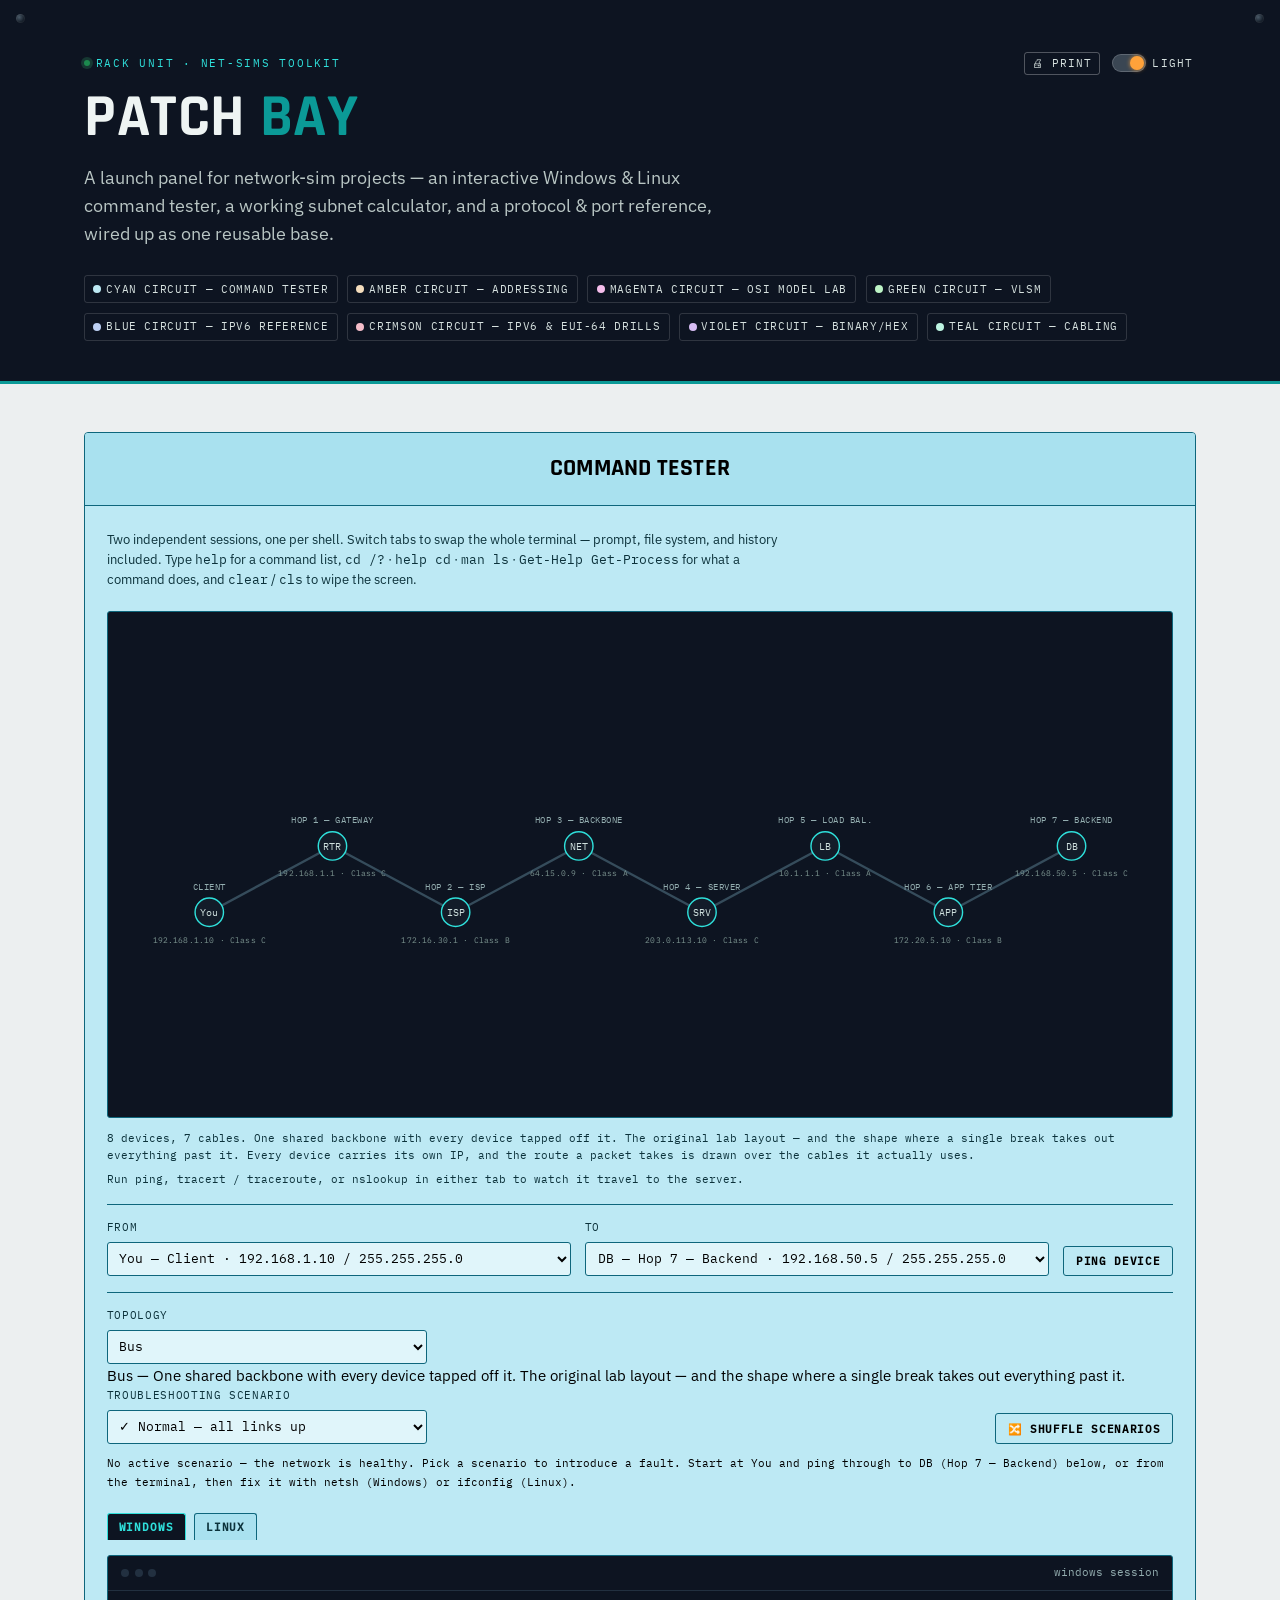
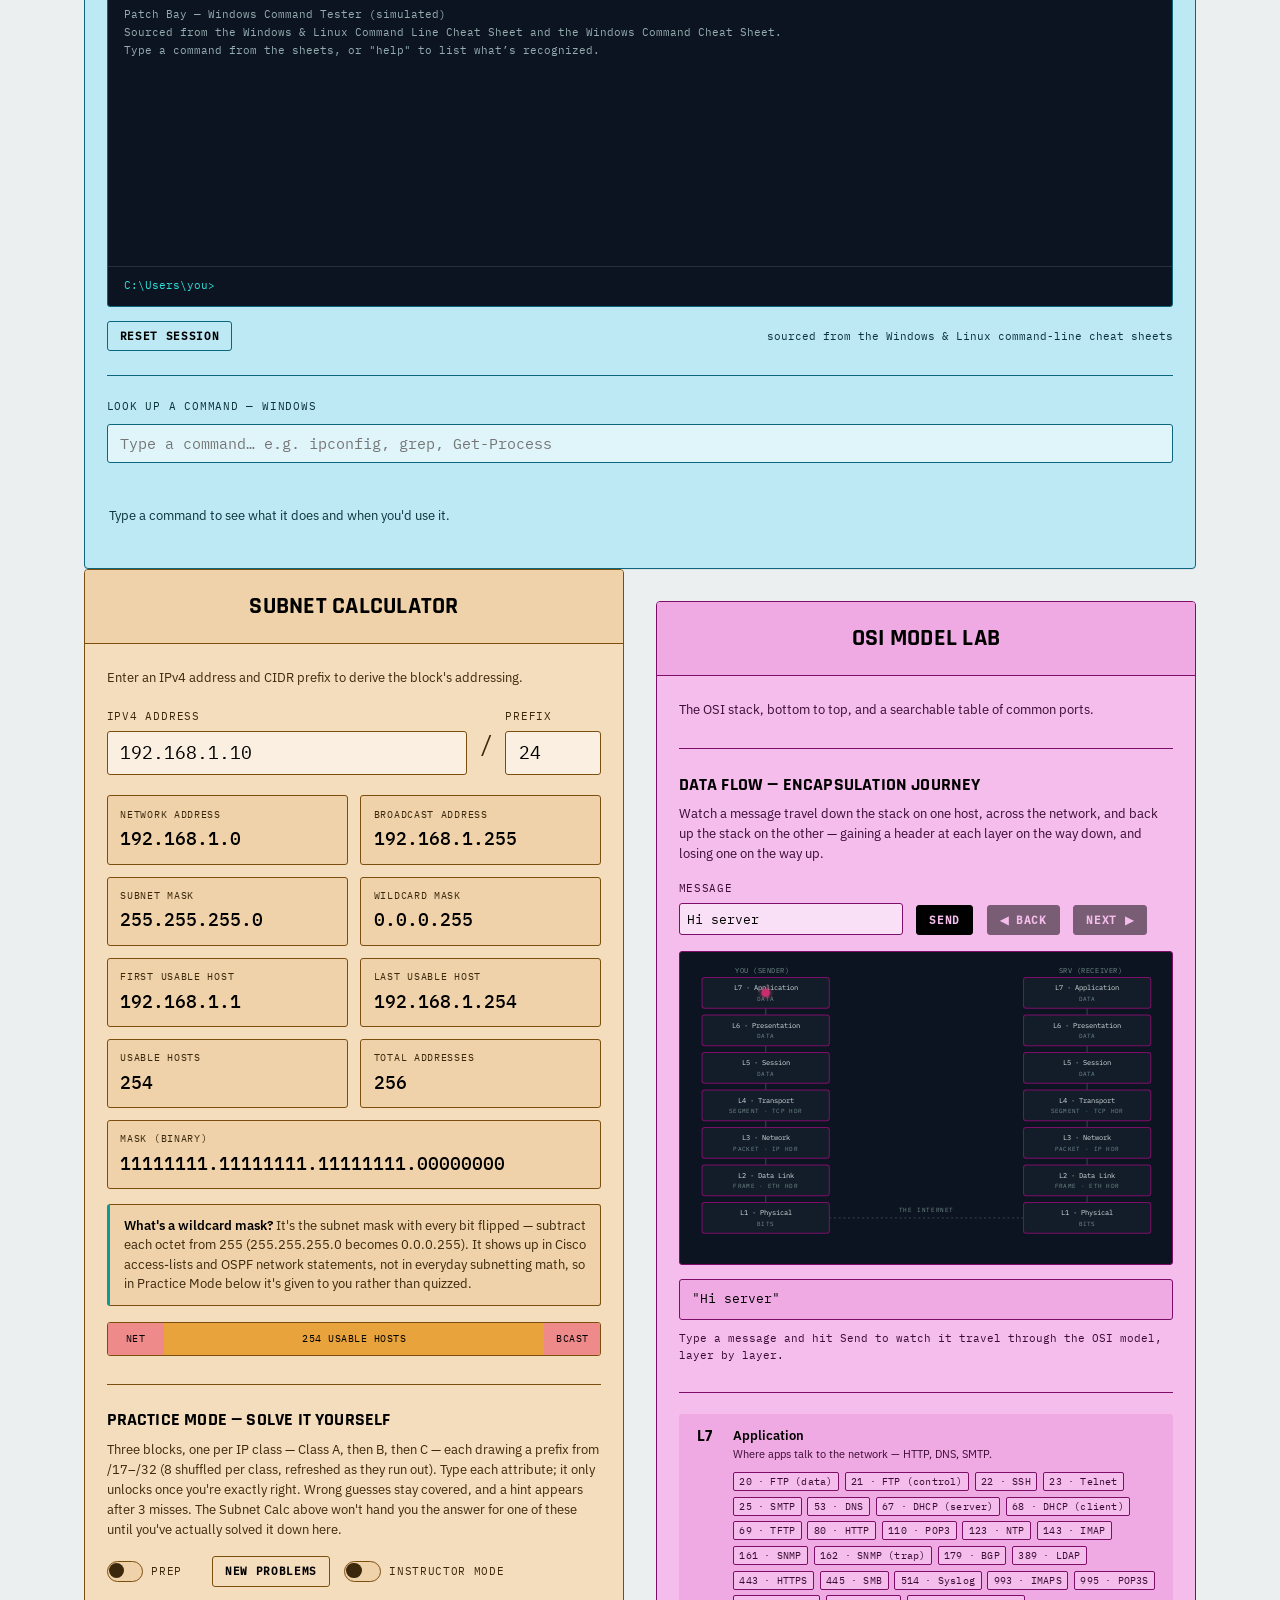
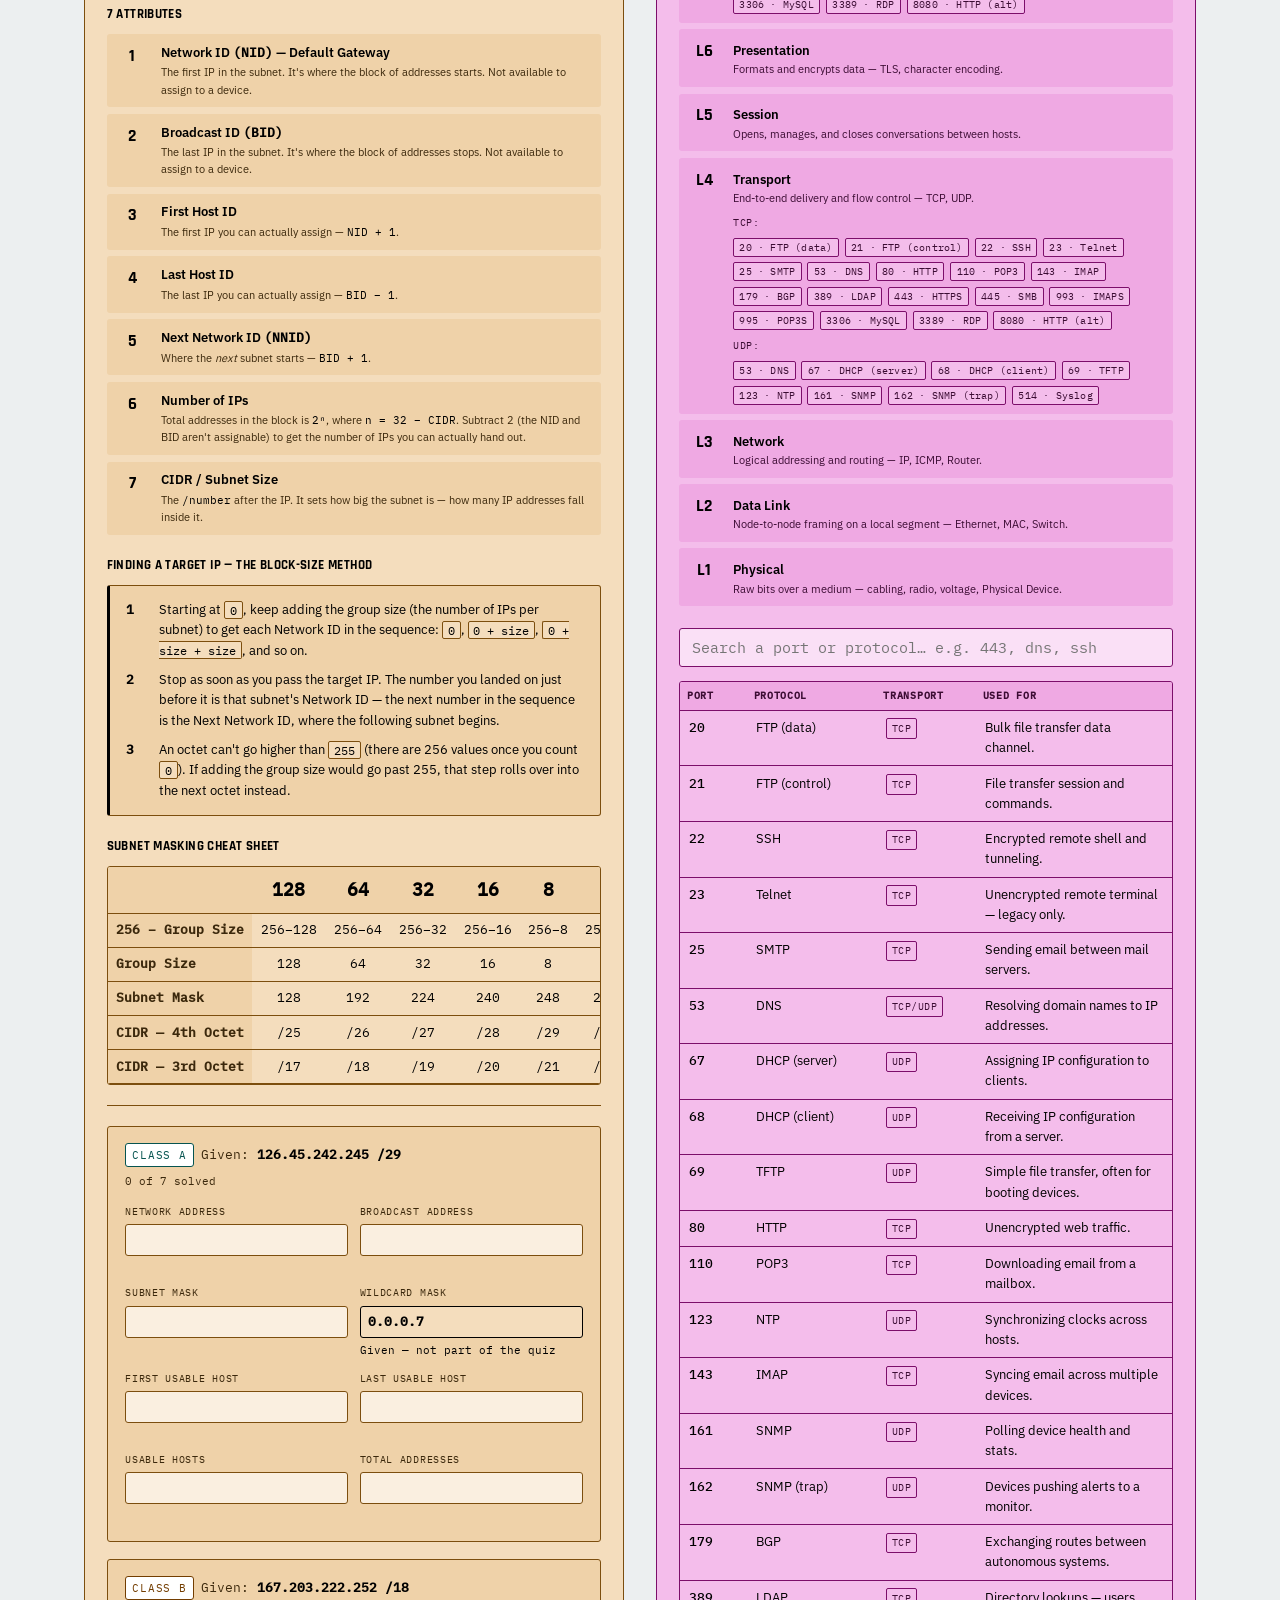
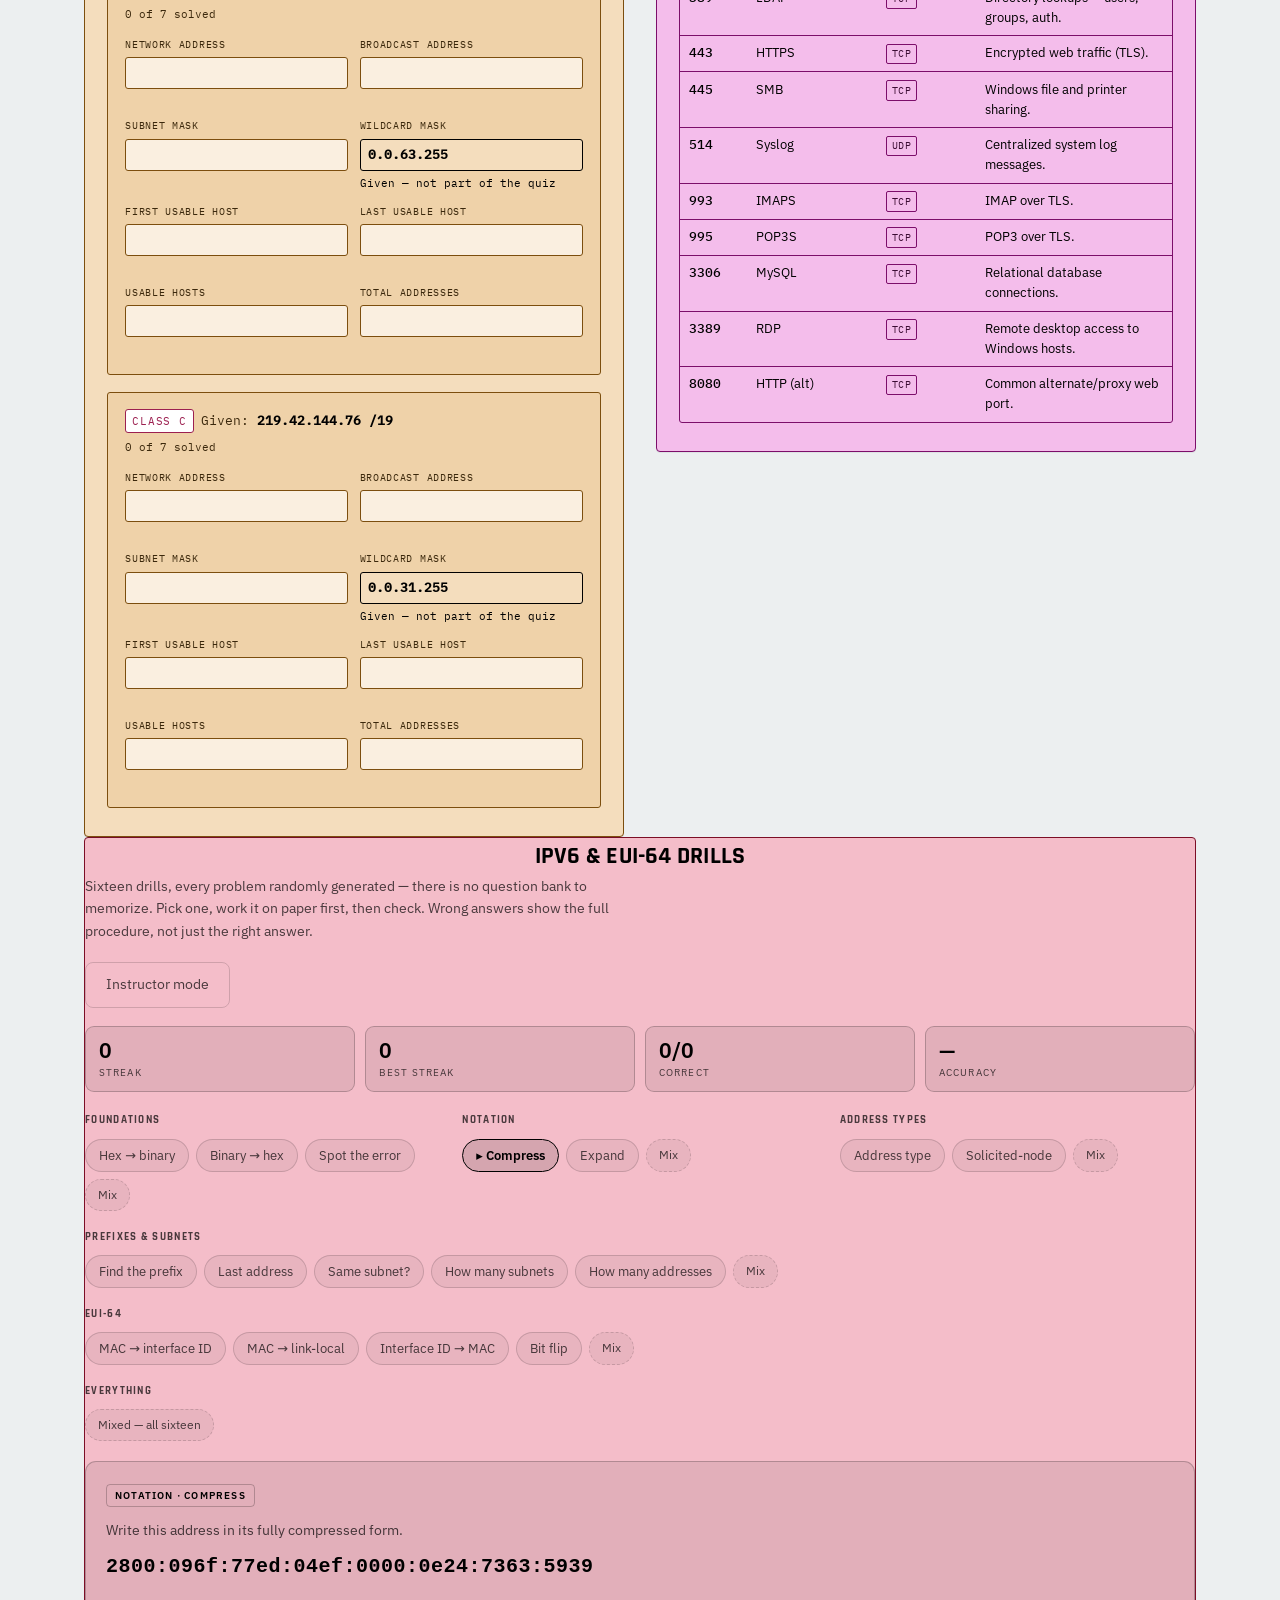
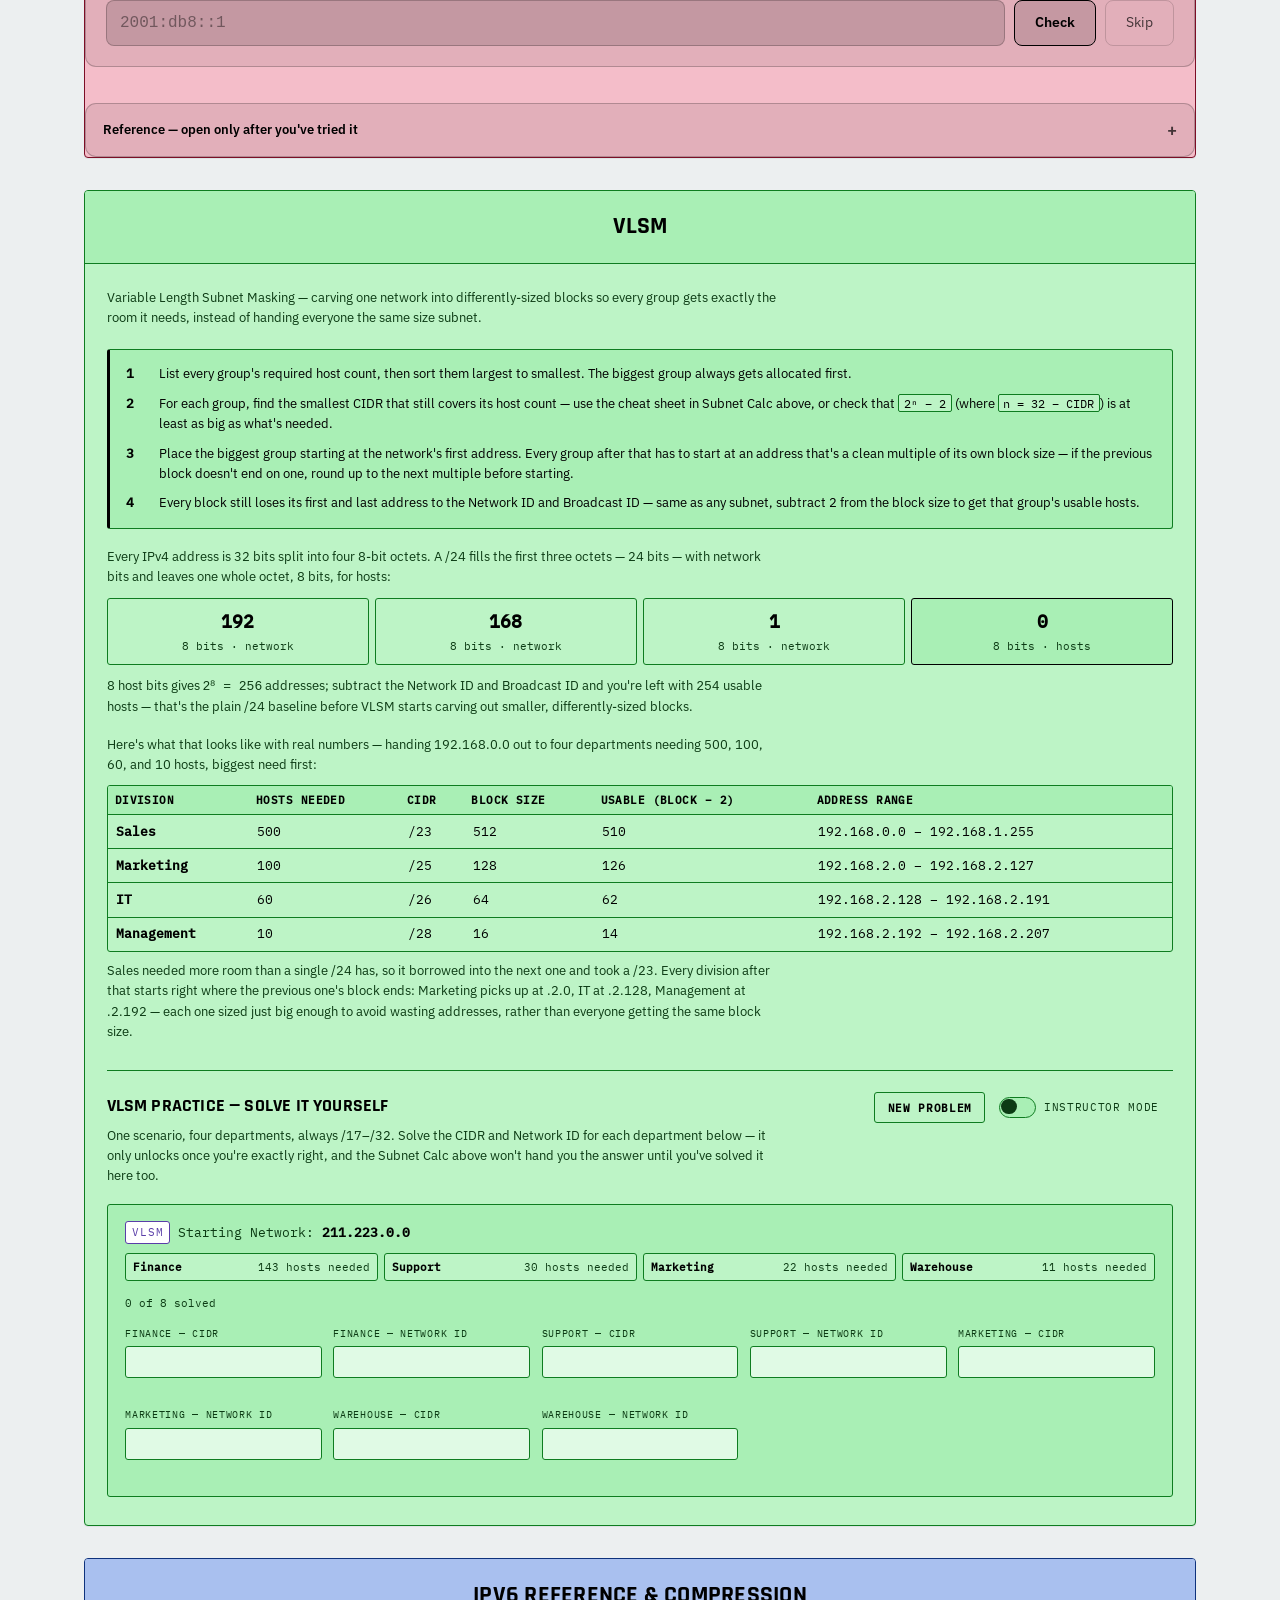
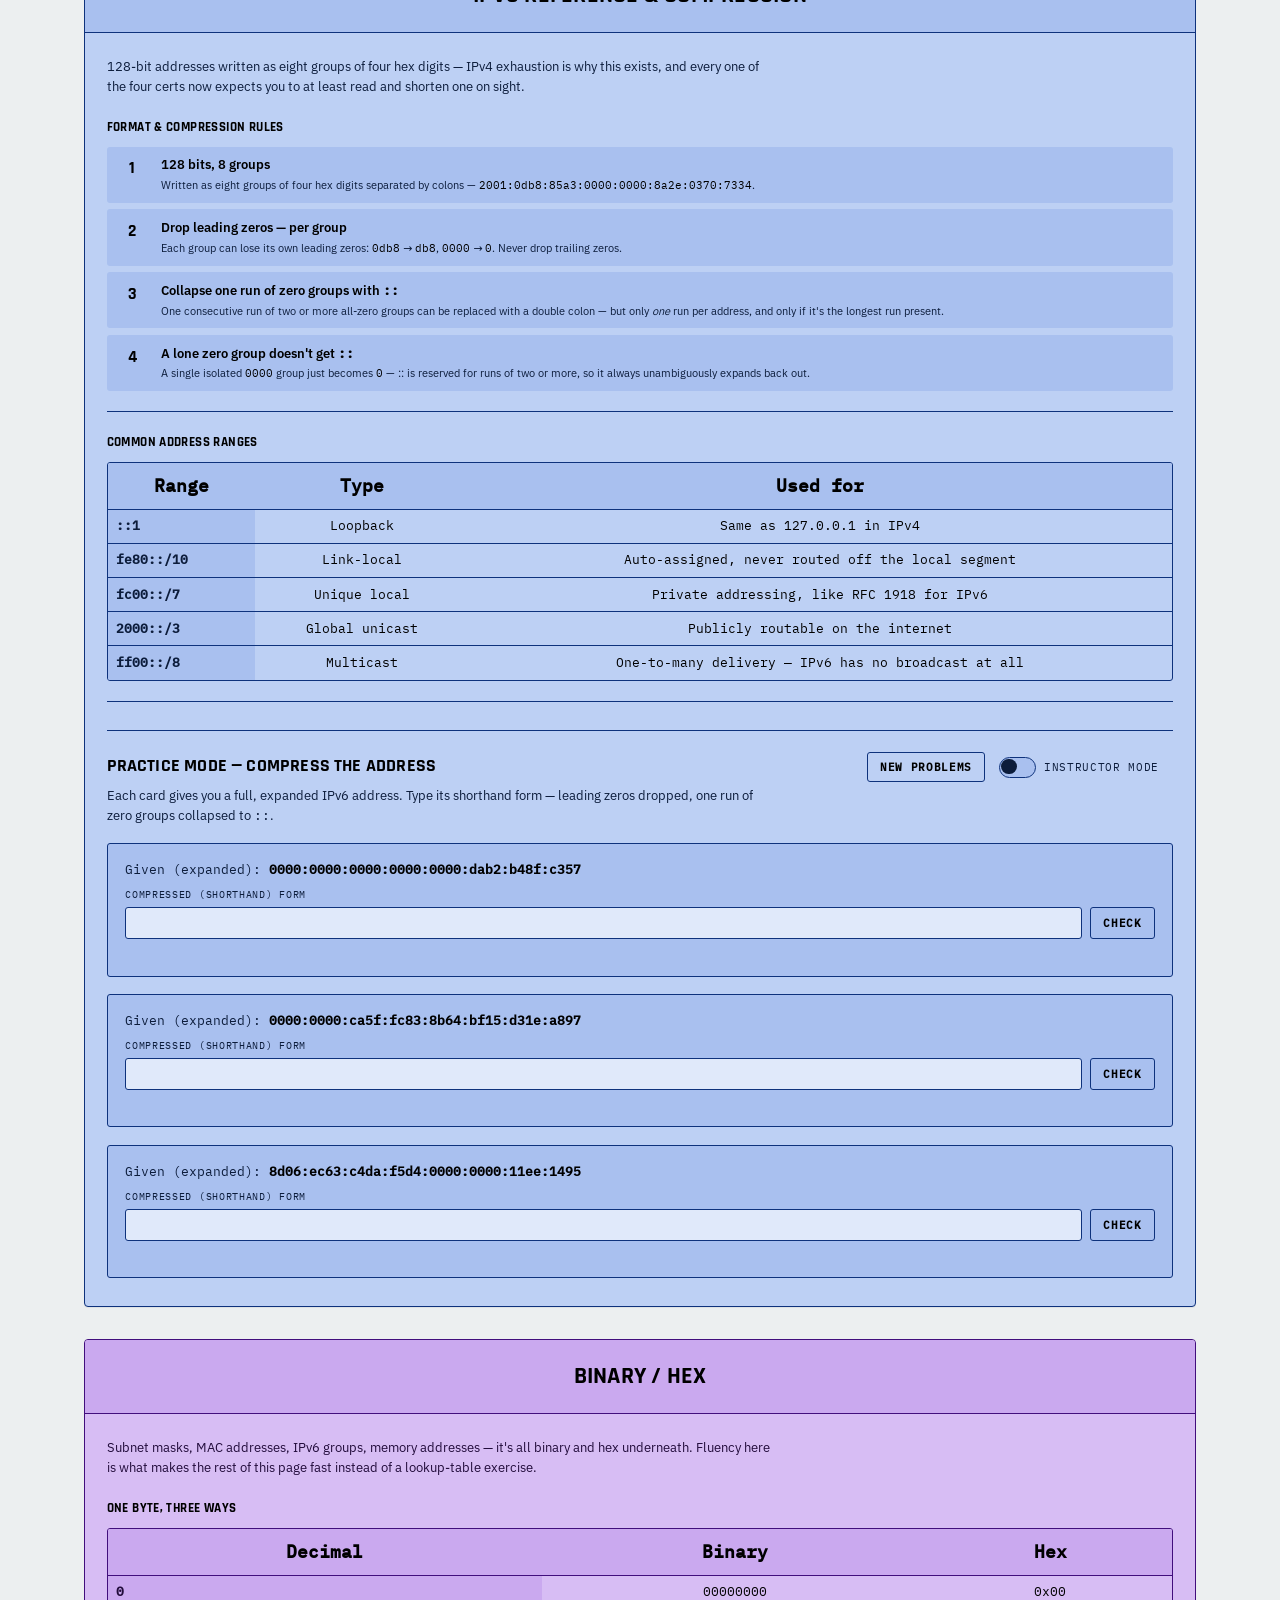
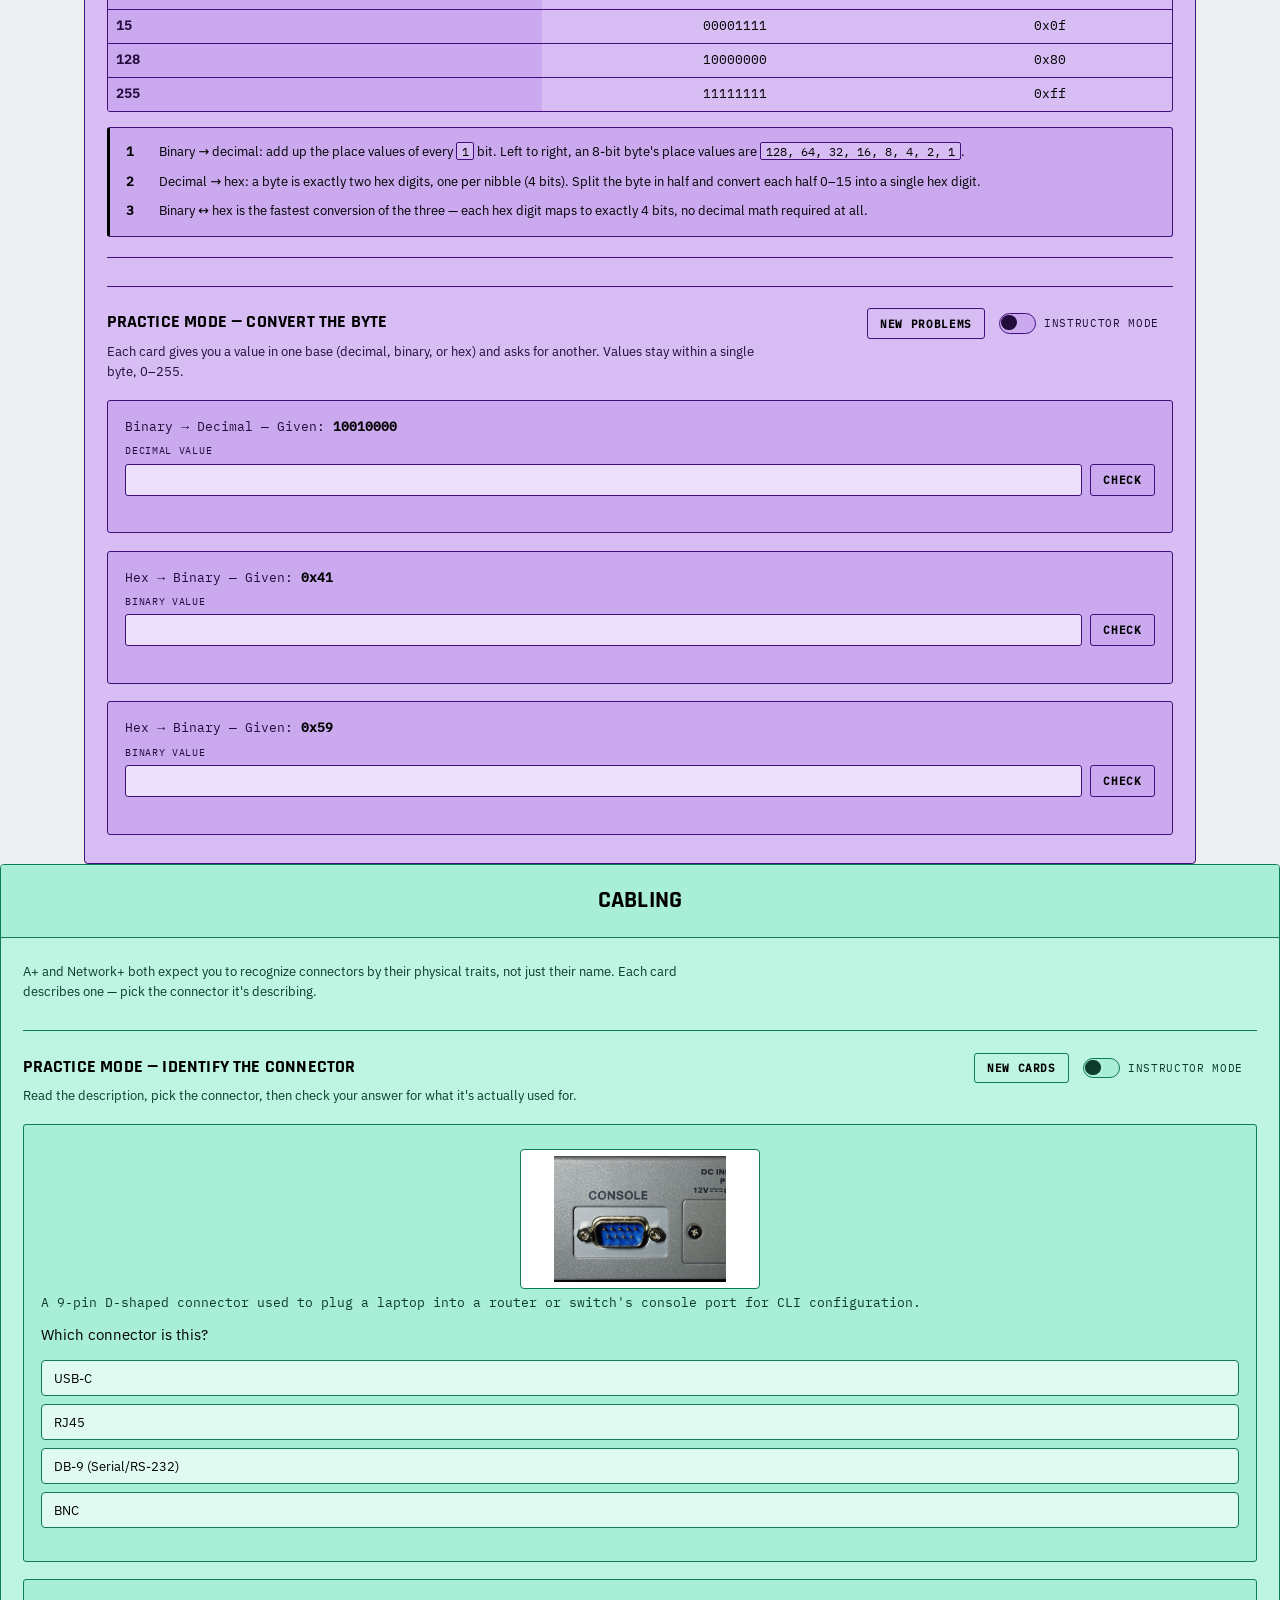
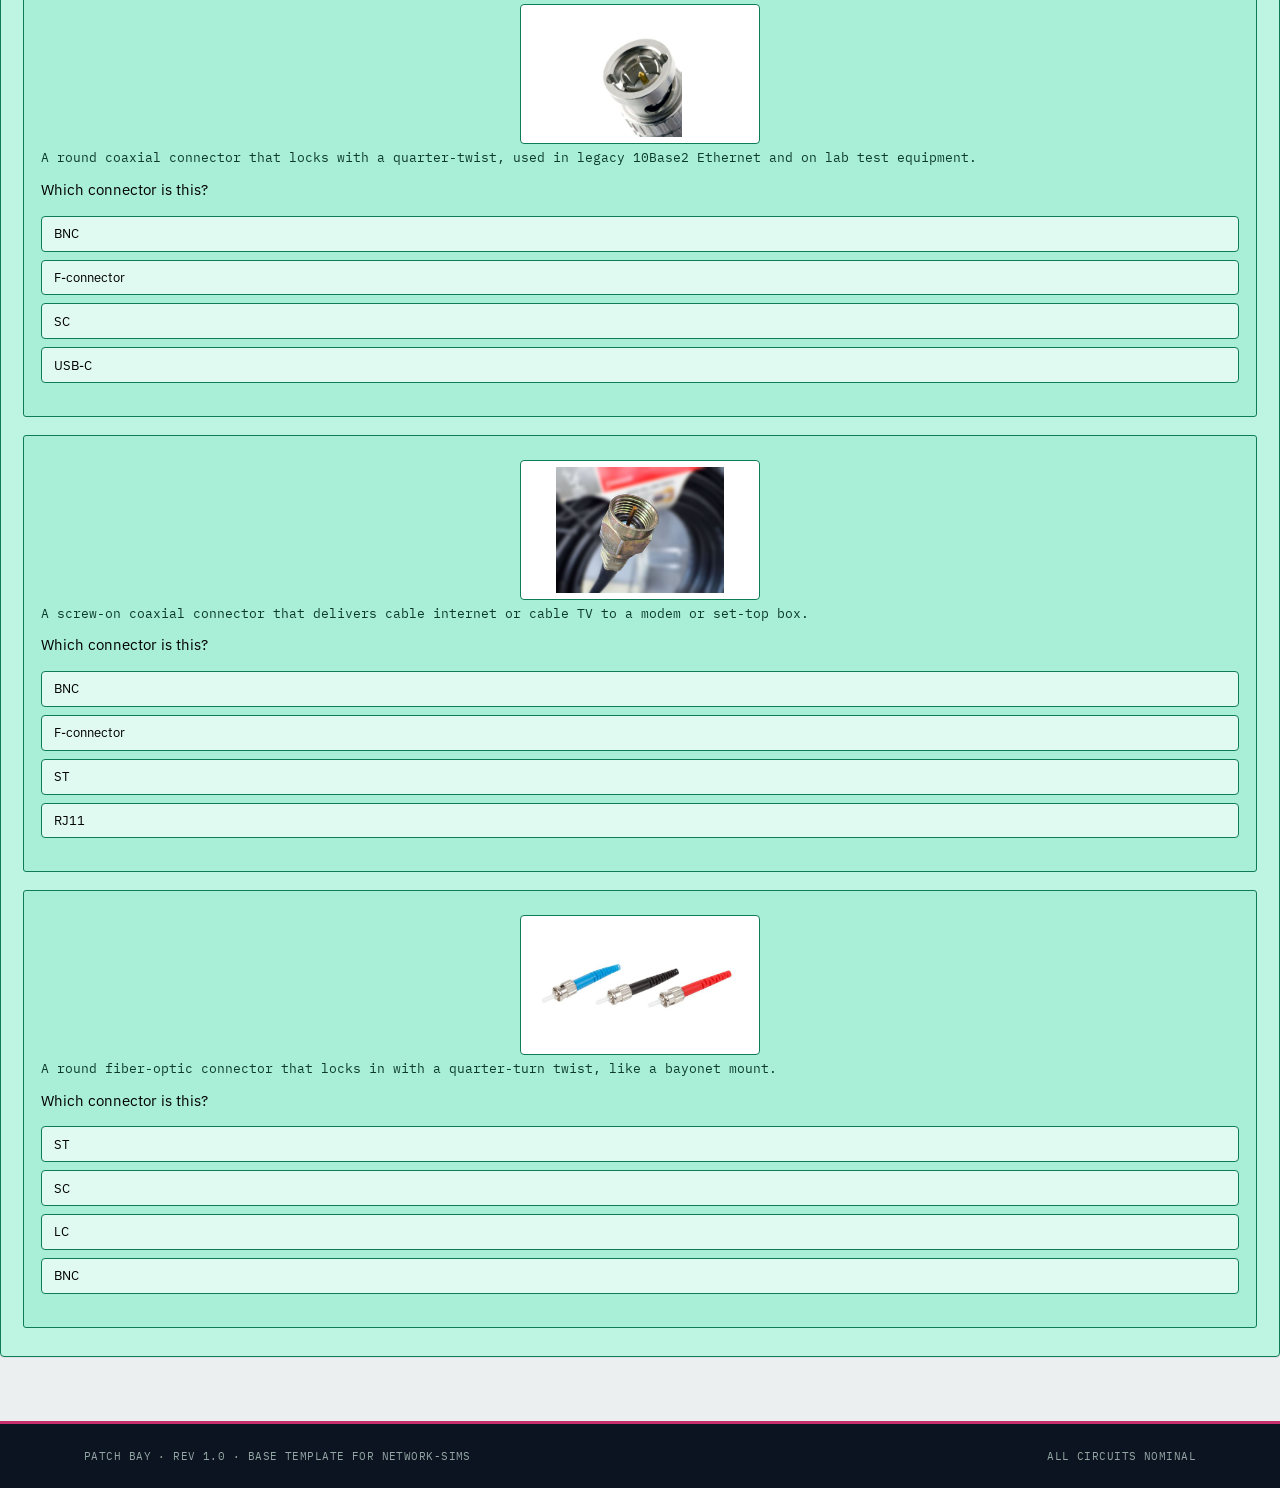
==== commit d5c82483: "Refactor next function to include quiet parameter Modified the 'next' function to support a 'quiet' " ====
--- a/index.html
+++ b/index.html
@@ -3407,7 +3407,22 @@
           return b;
         }
 
-        function next(){
+        /* `quiet` suppresses the focus on the new answer box.
+
+           FOCUSING AN OFF-SCREEN INPUT SCROLLS THE PAGE TO IT. This module
+           sits about six thousand pixels down, and the first problem is
+           painted while the page is still loading — so the browser dragged
+           every student who opened Patch Bay straight past the hub and
+           into the middle of the IPv6 drills. Measured before the fix: 48%
+           down on a 1280x900 laptop, 59% down on a 390px phone.
+
+           The focus itself is right and stays for every other caller. A
+           student who presses Check or Enter, or switches drill subject,
+           should land in the box ready to type — they work these alone and
+           by keyboard, and making them reach for the mouse between every
+           problem is a real cost. It is only the FIRST paint, the one
+           nobody asked for, that must not steal the scroll position. */
+        function next(quiet){
           answered = false;
           var key = keyFor(active);
           cur = DRILLS[key].make();
@@ -3475,11 +3490,16 @@
             nb.className = 'v6d-btn v6d-ghost';
             nb.setAttribute('data-role', 'next');
             nb.textContent = 'Skip';
-            nb.addEventListener('click', next);
+            /* WRAPPED, NOT PASSED. `addEventListener('click', next)` hands
+               the click Event in as the first argument, and the first
+               argument is now `quiet` — a truthy Event would have turned
+               Skip into the one button that does not put the cursor back
+               in the box. */
+            nb.addEventListener('click', function(){ next(); });
             row.appendChild(inp); row.appendChild(chk); row.appendChild(nb);
             row.appendChild(revealBtn());
             elEntry.appendChild(row);
-            inp.focus();
+            if(!quiet) inp.focus();
           }
         }
 
@@ -3539,7 +3559,9 @@
         buildChips();
         paintStats();
         paintTeach();
-        next();
+        /* quiet: paint the first problem without taking the caret. See the
+           note on next() — this call is why the page opened halfway down. */
+        next(true);
       })();
       </script>
       </section>
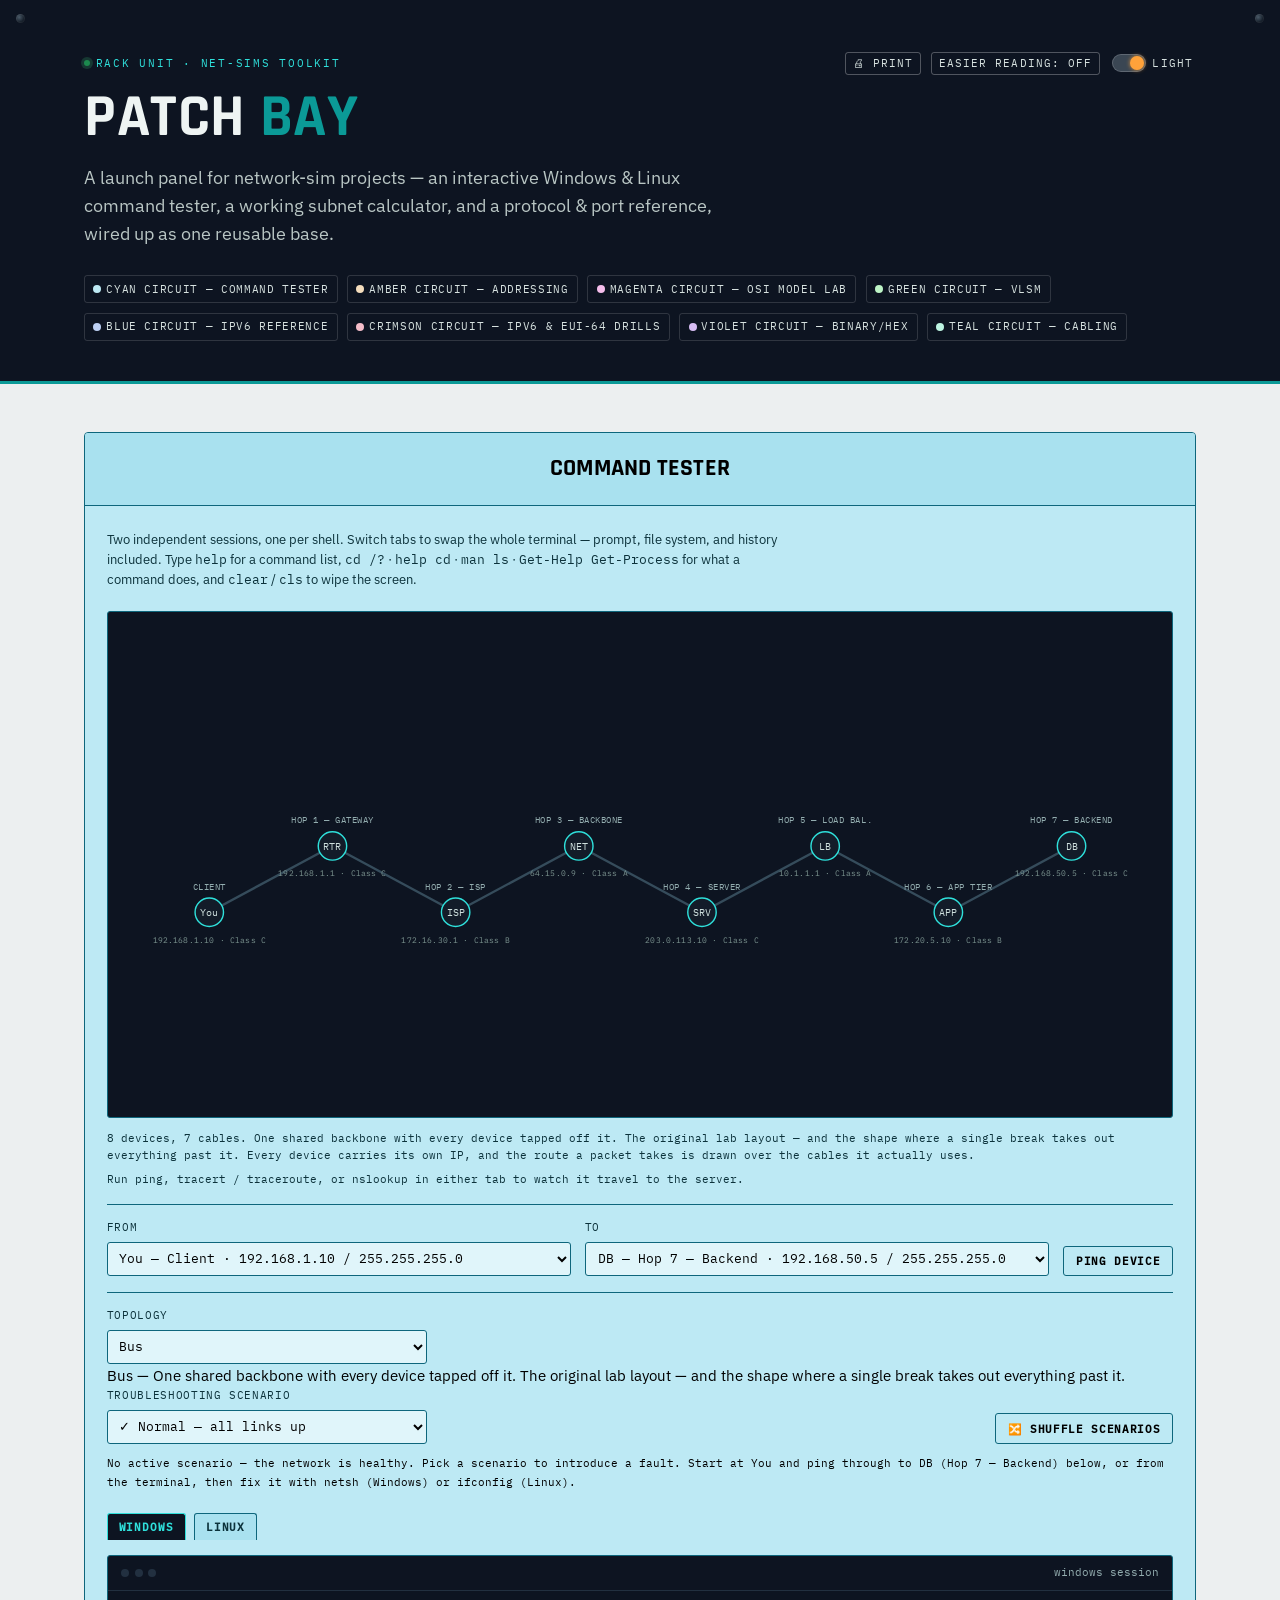
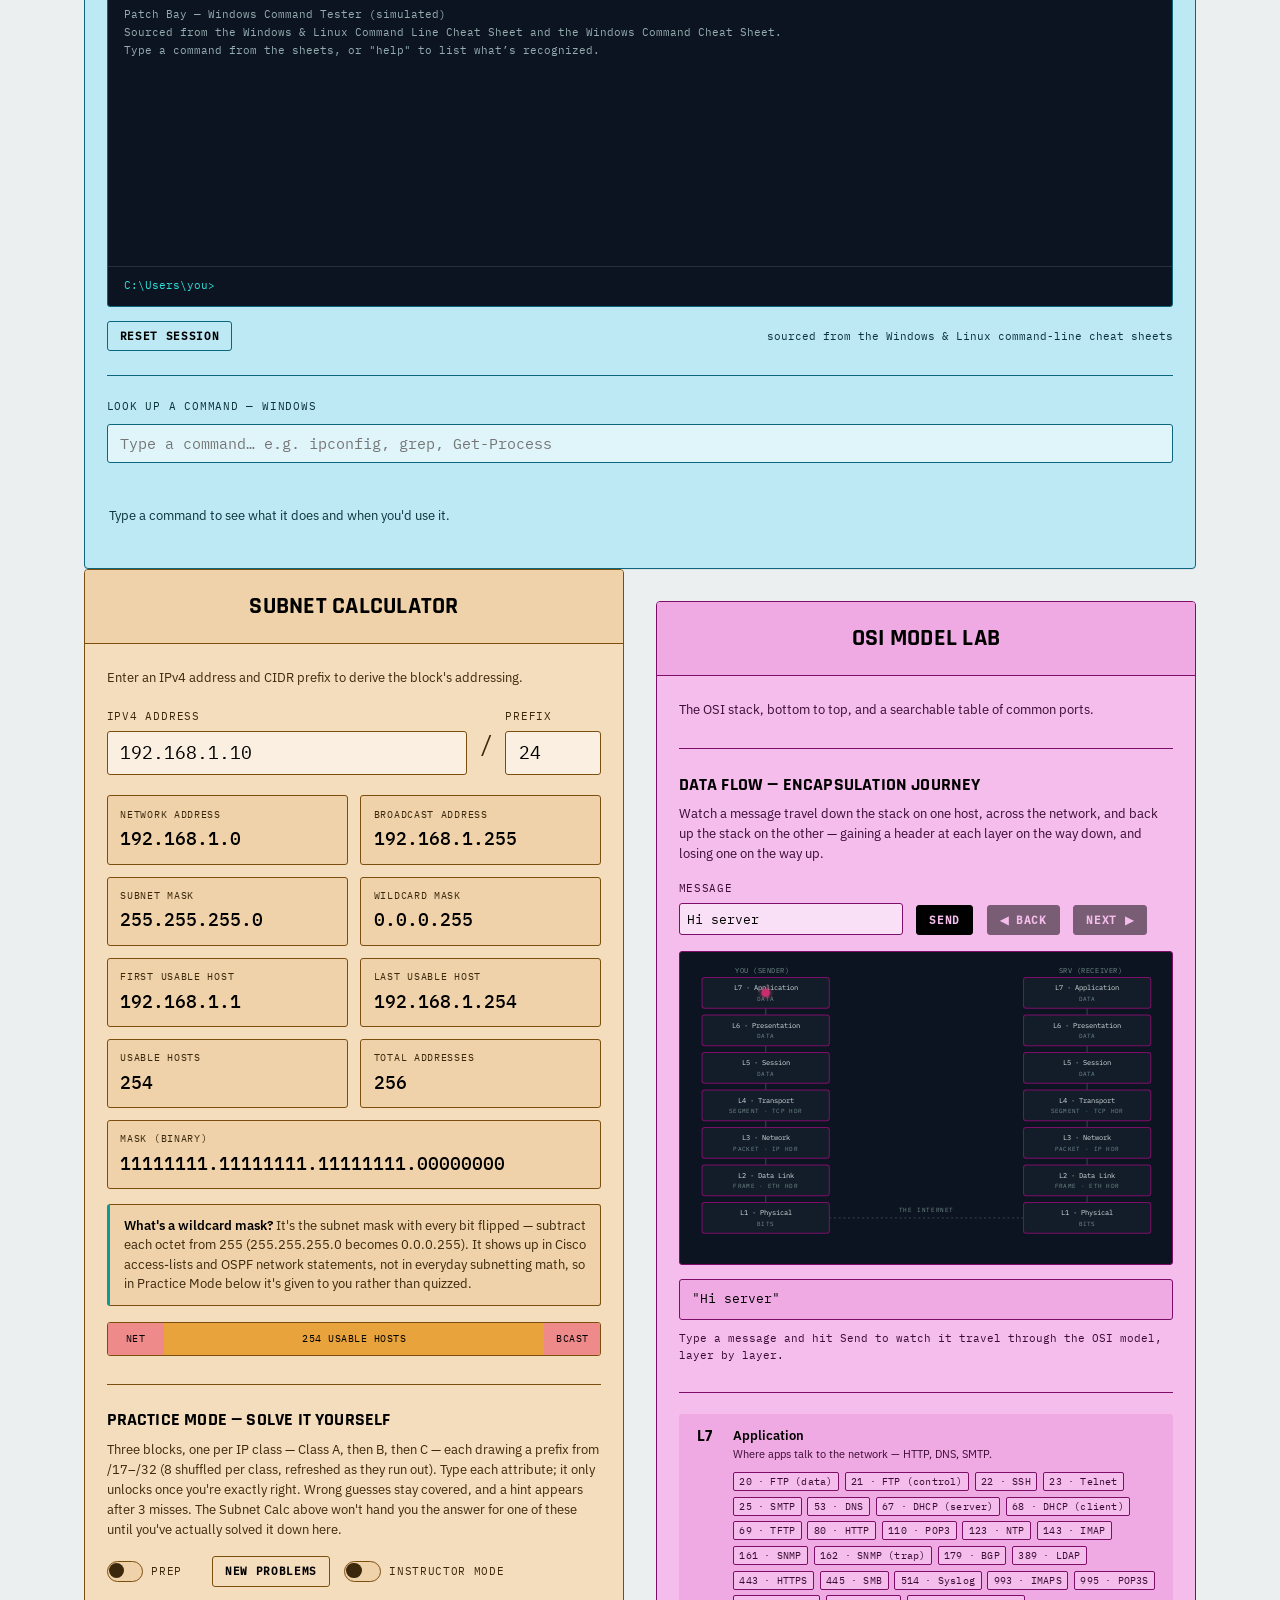
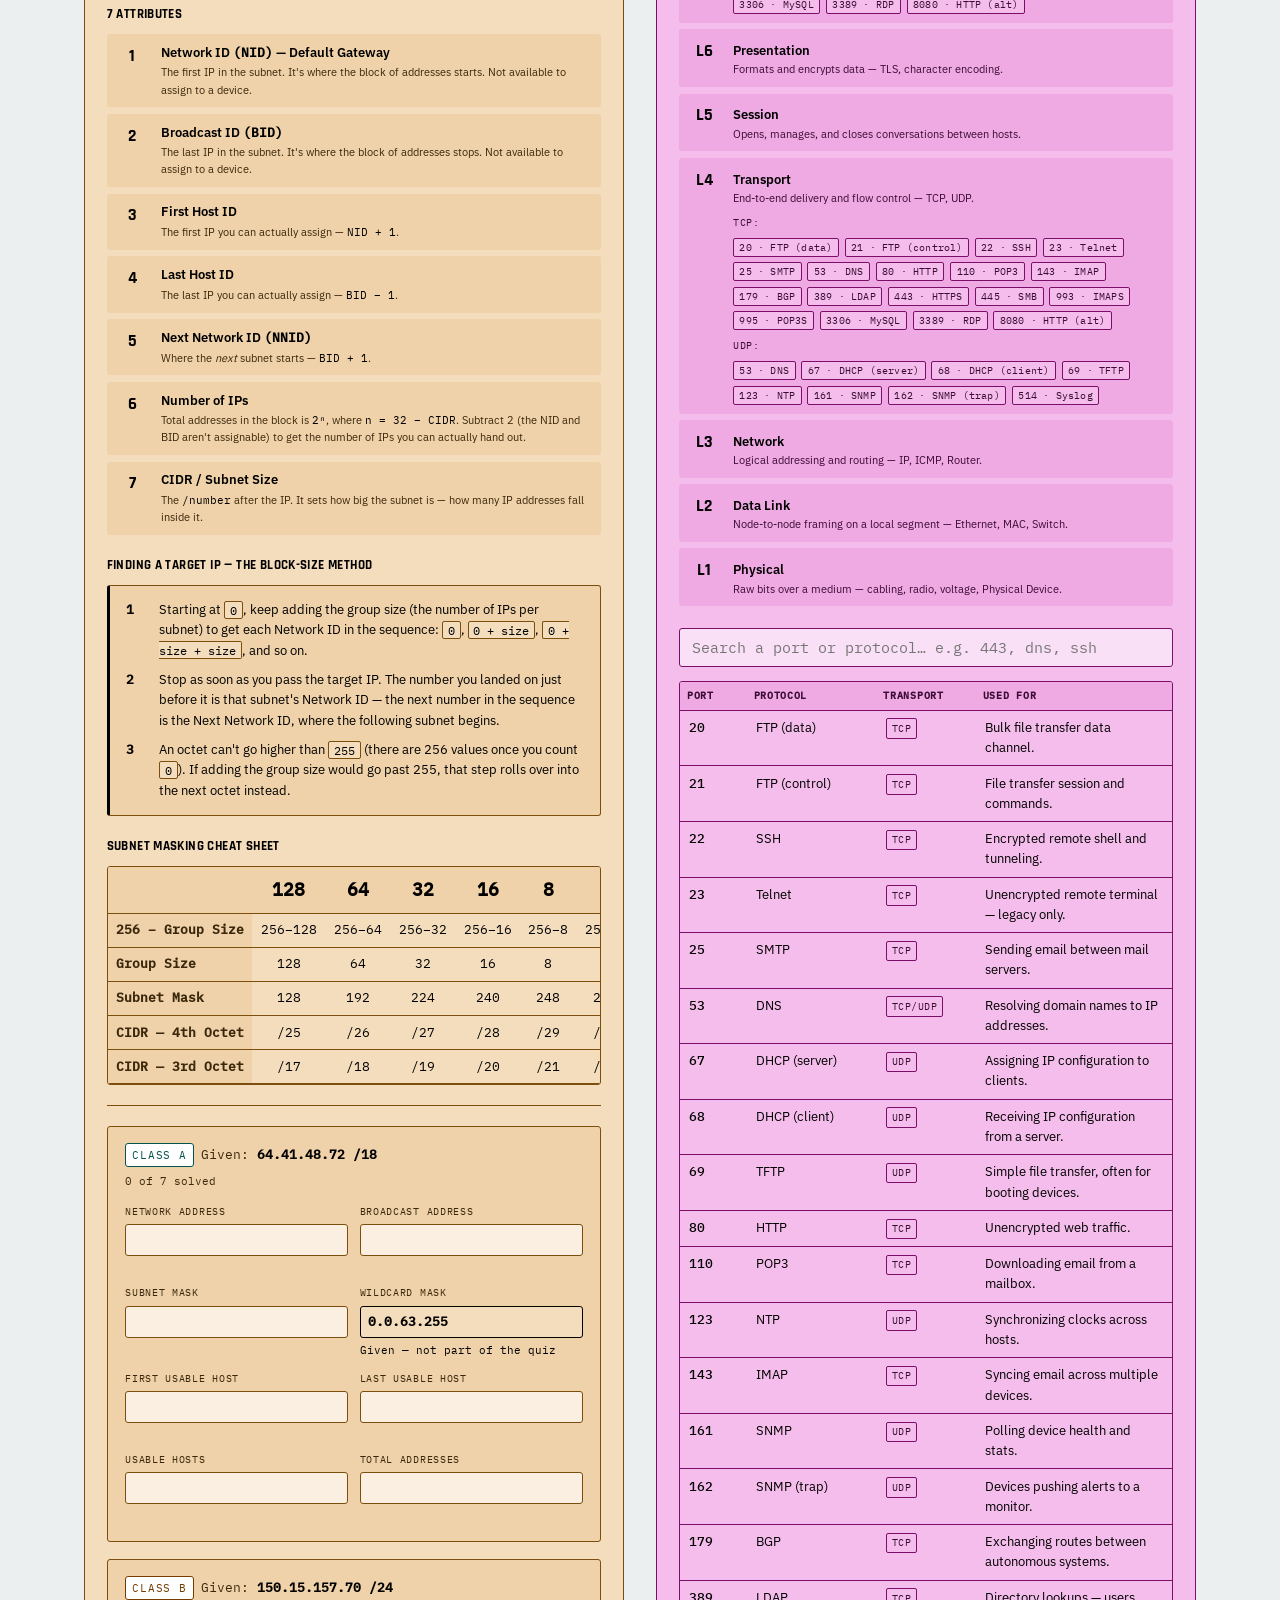
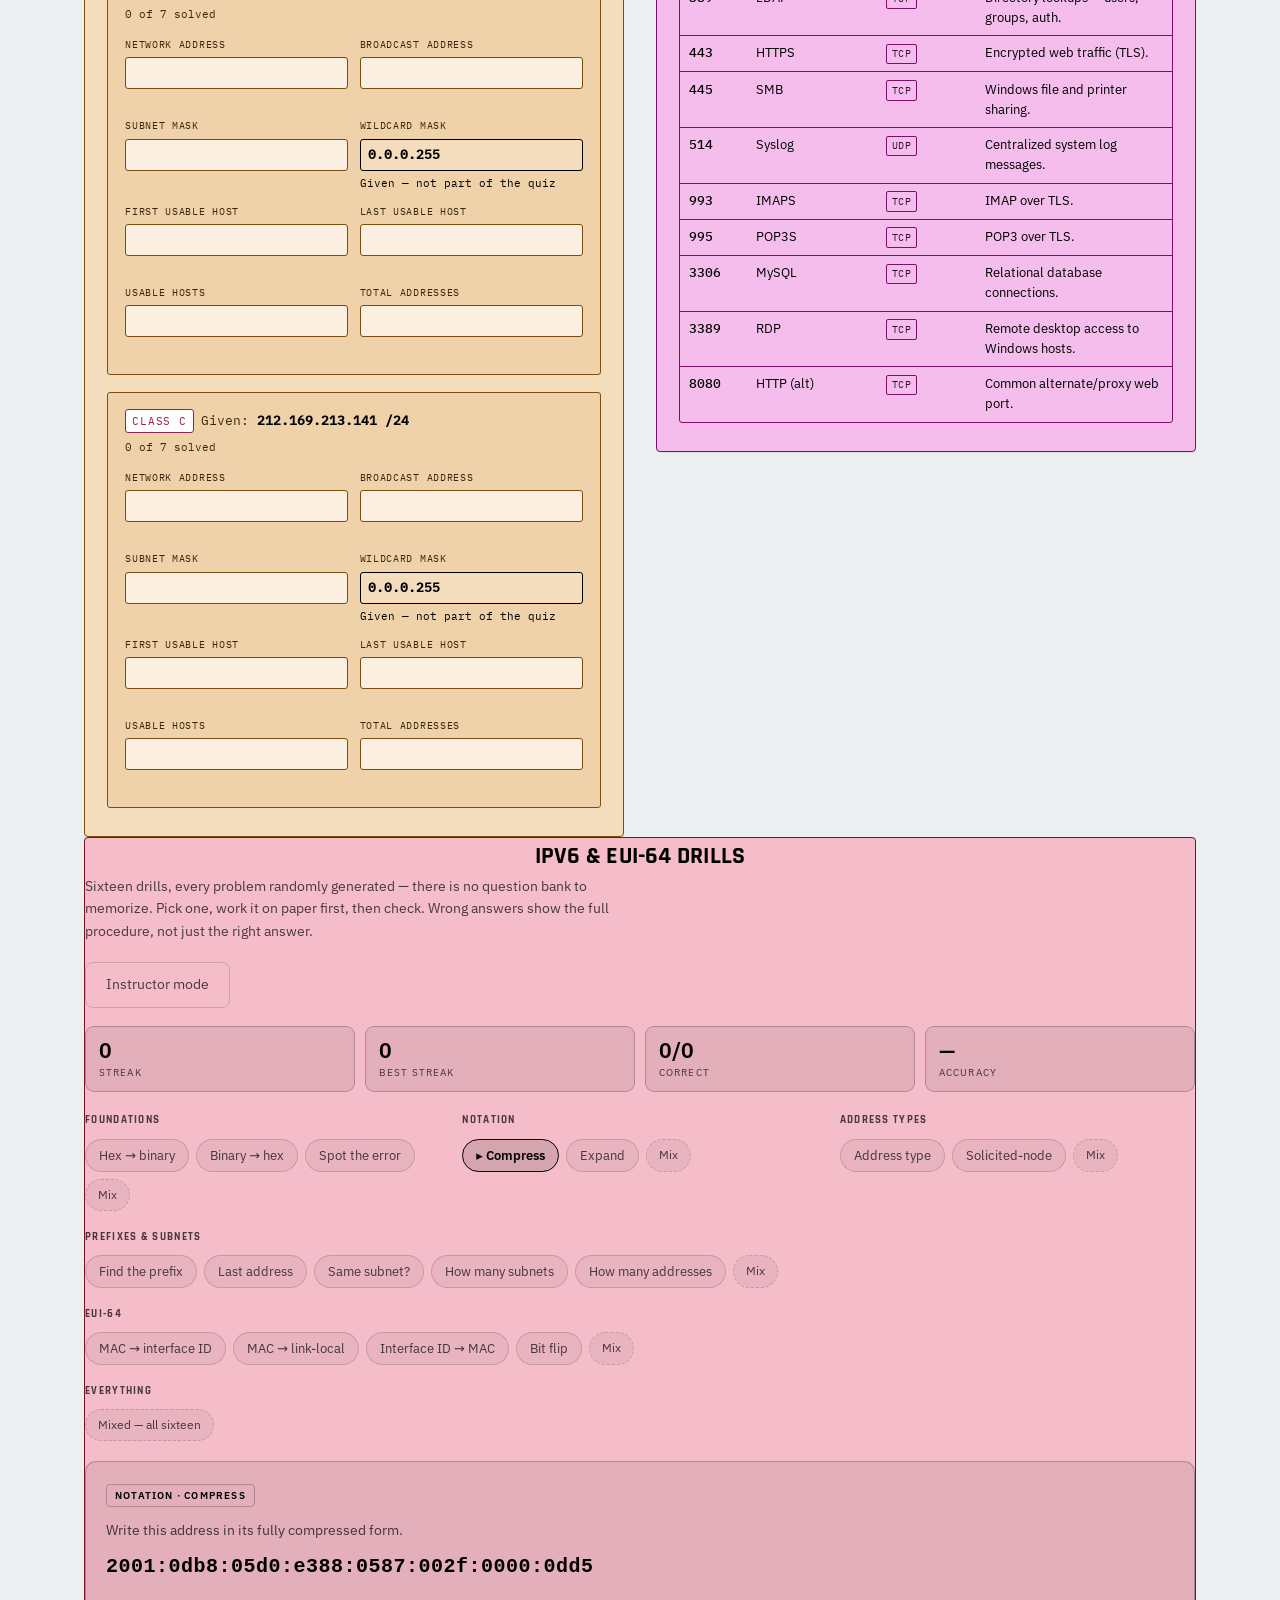
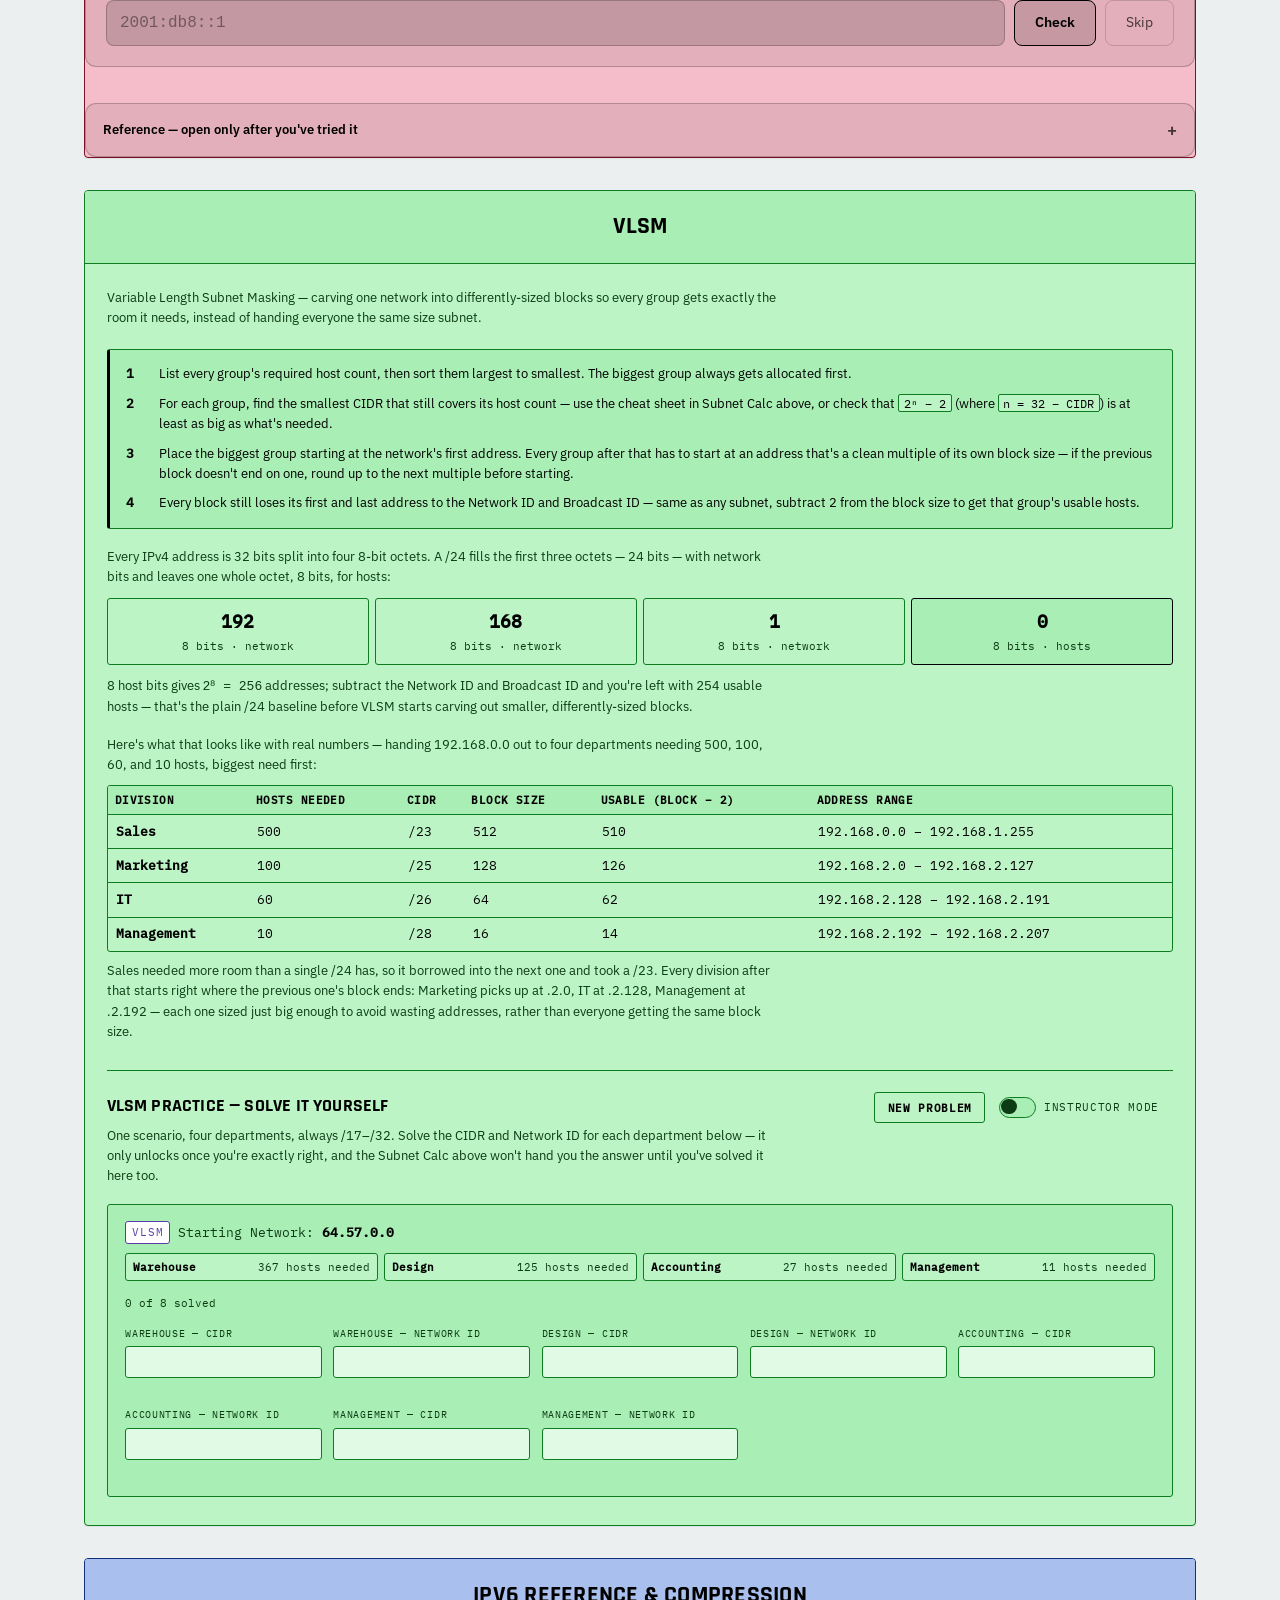
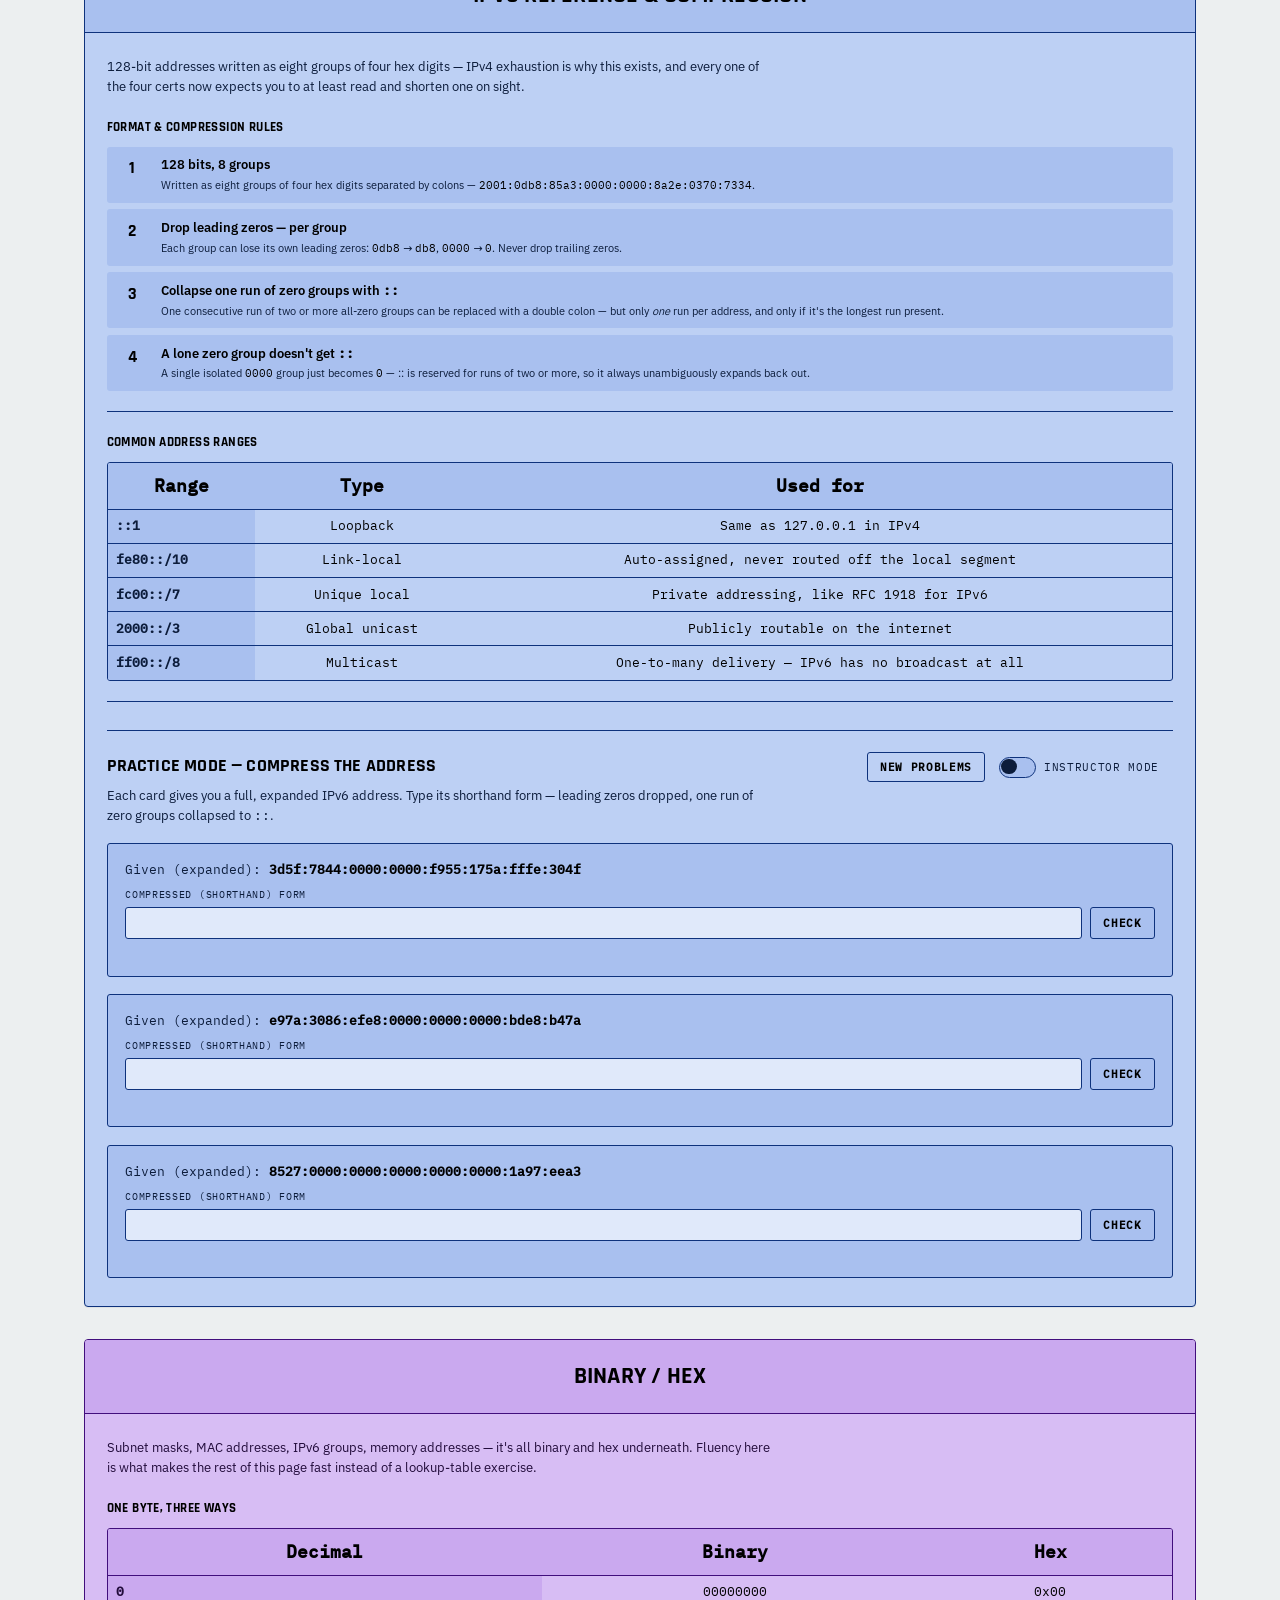
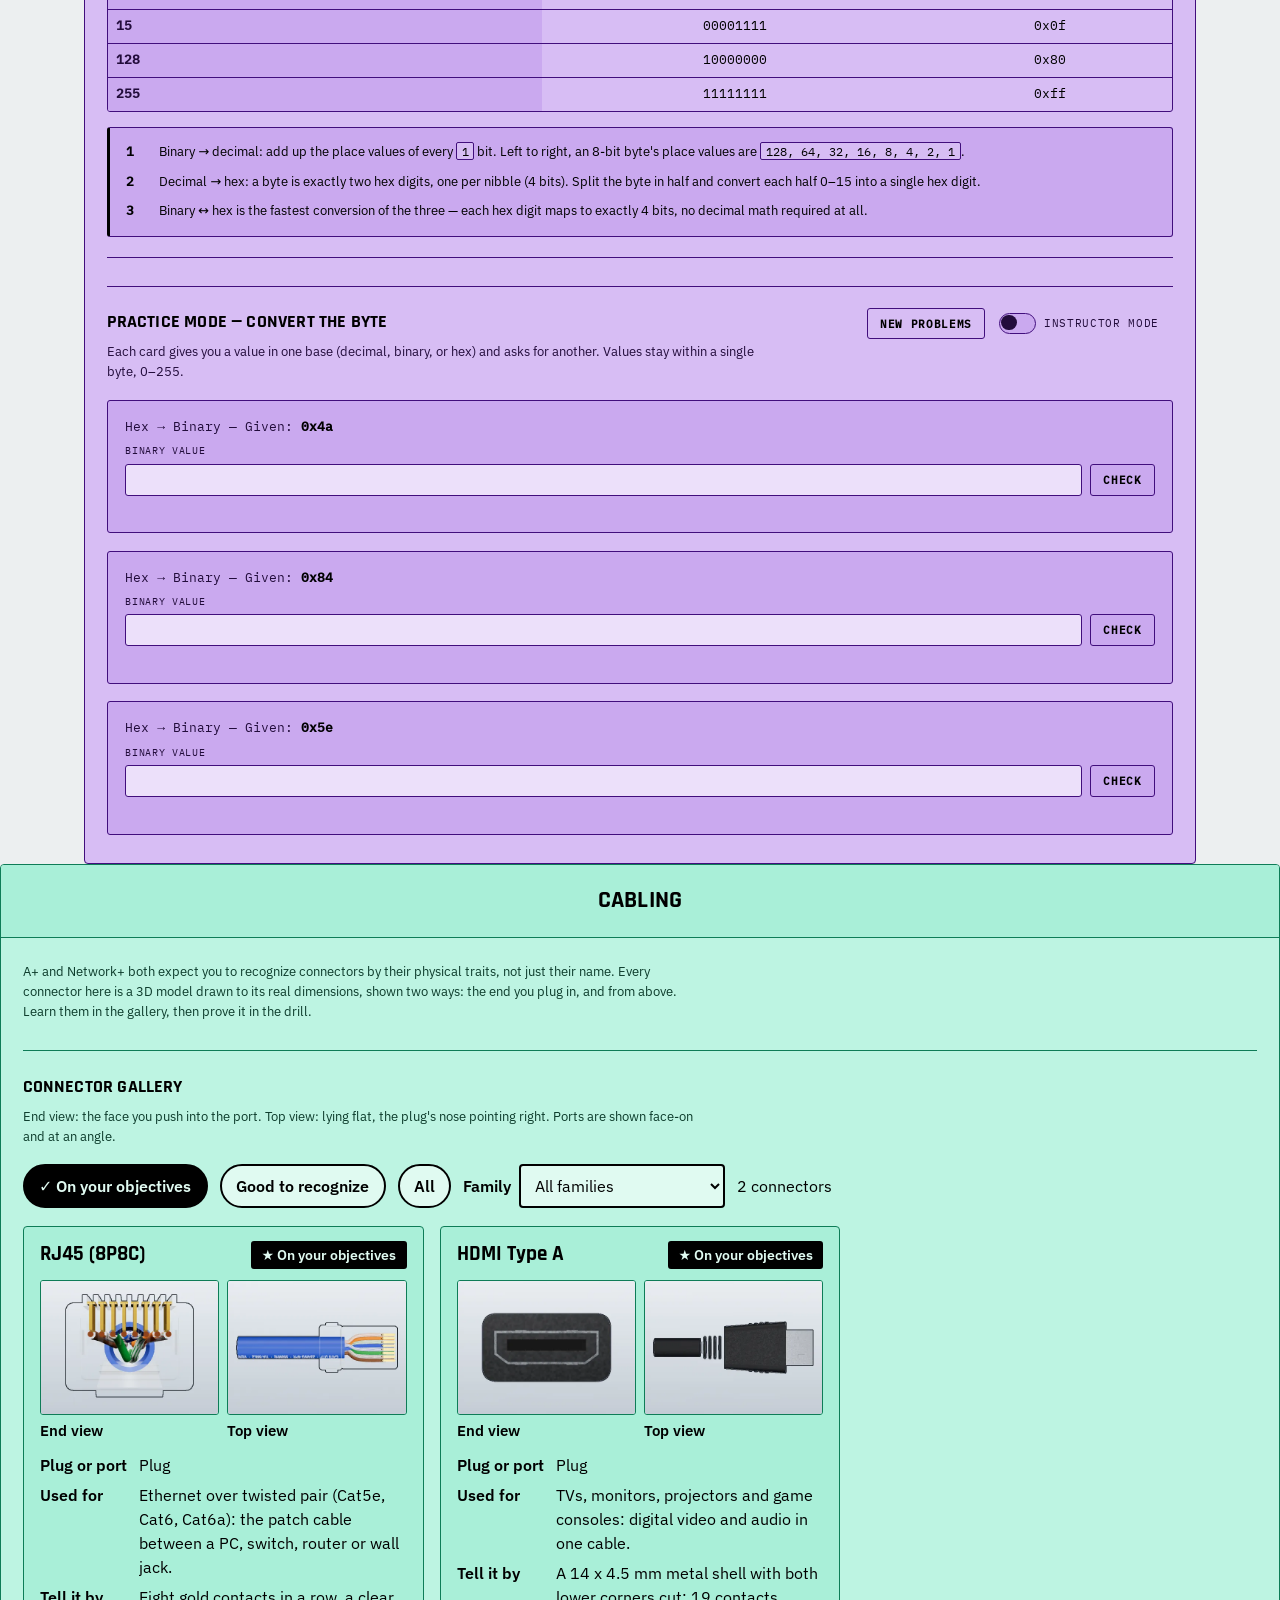
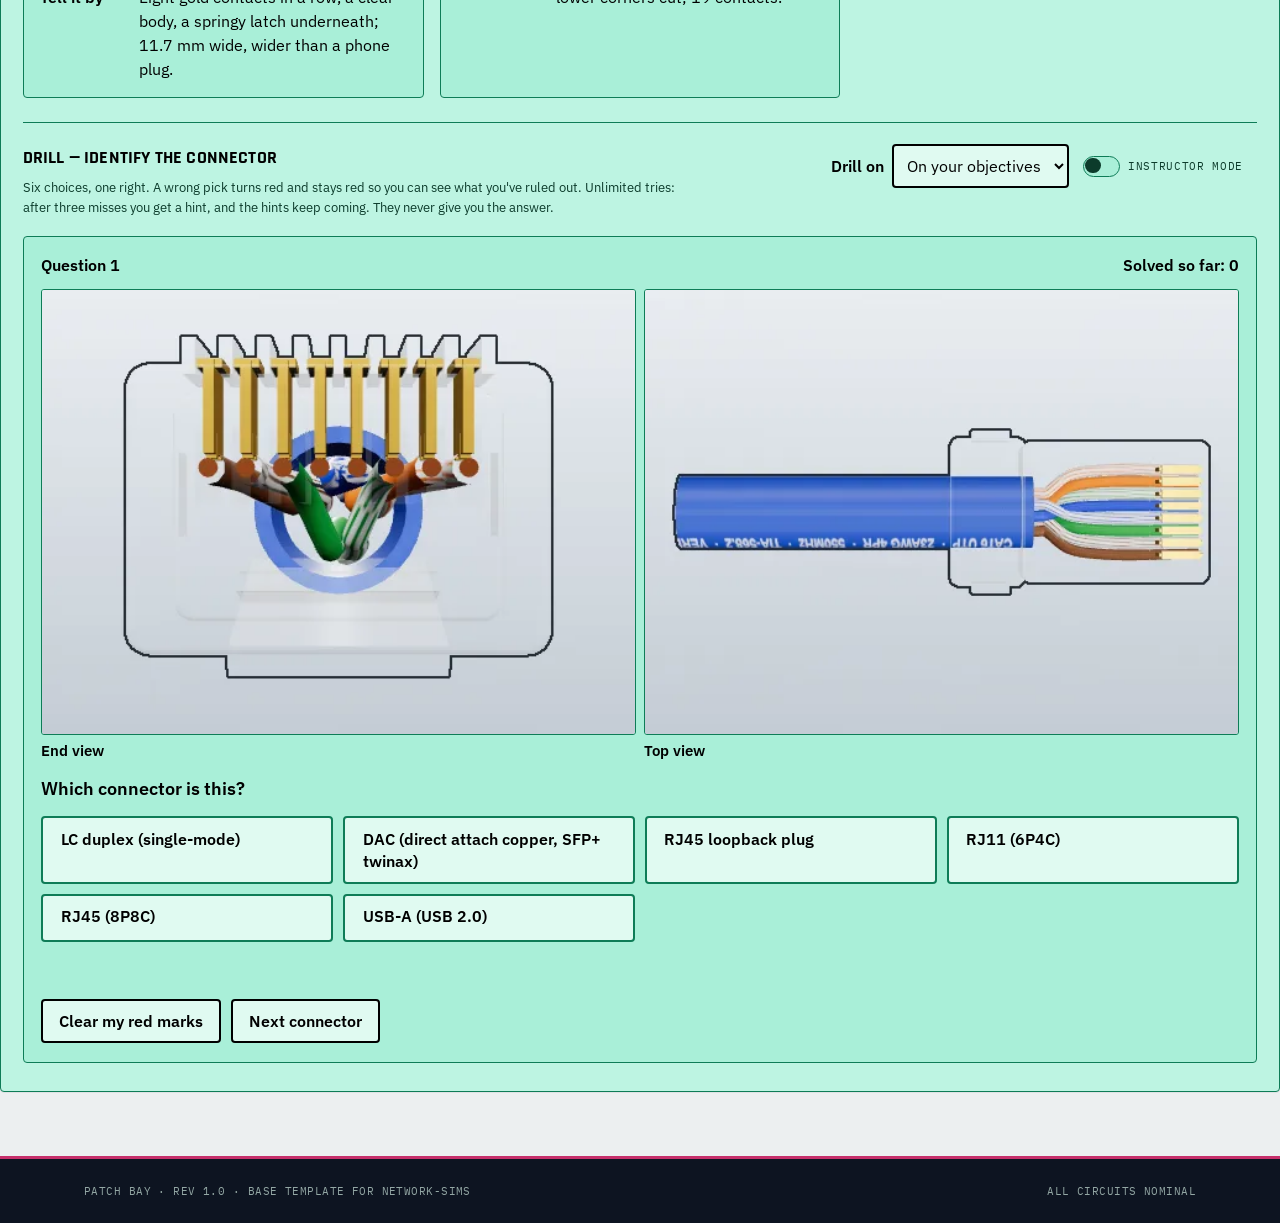
==== commit f67c10c7: "Cabling: connector gallery and six-option drill (work in progress, 4 of 84 models) Save point, not f" ====
--- a/index.html
+++ b/index.html
@@ -1524,6 +1524,104 @@
   .mc-explain strong { color: var(--text); }
   .mc-explain[hidden] { display: none; }
 
+  /* ---------- Cabling: connector gallery and drill ----------
+     Inside the teal tile everything reads --text (black) on pale grounds.
+     A ruled-out drill option is marked three ways, never by colour alone:
+     a pale red ground, a thick red rule inset on its left, and the words
+     "Ruled out". It is not faded or struck through: its name and any
+     reason stay at full contrast. The right answer is marked the same
+     three ways in green. Text here runs a size up from the rest of the
+     page (1rem, buttons at least 44px tall) for students with damaged
+     sight. */
+  .cab-section + .cab-section { margin-top: 1.5rem; }
+  .cab-filters { display: flex; flex-wrap: wrap; gap: 0.5rem 0.75rem; align-items: center; margin: 0.9rem 0 1.1rem; }
+  .cab-chip {
+    font-family: var(--font-body); font-size: 1rem; font-weight: 600;
+    min-height: 44px; padding: 0.4em 0.9em;
+    border: 2px solid var(--text); border-radius: 999px;
+    background: var(--paper); color: var(--text); cursor: pointer;
+  }
+  .cab-chip[aria-pressed="true"] { background: var(--text); color: var(--paper); }
+  .cab-chip[aria-pressed="true"]::before { content: "\2713\00a0"; }
+  .cab-select-label { display: inline-flex; align-items: center; gap: 0.5em; font-size: 1rem; font-weight: 600; }
+  .cab-select {
+    font-family: var(--font-body); font-size: 1rem; min-height: 44px; padding: 0.3em 0.6em;
+    border: 2px solid var(--text); border-radius: 4px; background: var(--paper); color: var(--text);
+  }
+  .cab-count { font-size: 1rem; color: var(--text); }
+  .cab-grid { display: grid; grid-template-columns: repeat(auto-fill, minmax(min(100%, 21rem), 1fr)); gap: 1rem; }
+  .cab-card {
+    background: var(--panel-alt); border: 1px solid var(--border); border-radius: 4px;
+    padding: 0.9rem 1rem 1rem; display: flex; flex-direction: column; gap: 0.7rem;
+  }
+  .cab-card__head { display: flex; flex-wrap: wrap; align-items: baseline; justify-content: space-between; gap: 0.4rem 0.75rem; }
+  .cab-card h4 { margin: 0; font-family: var(--font-display); font-size: 1.3rem; line-height: 1.2; color: var(--text); }
+  .cab-tag {
+    display: inline-block; font-size: 0.875rem; font-weight: 700; line-height: 1.2;
+    padding: 0.25em 0.6em; border-radius: 3px; border: 2px solid var(--text); color: var(--text); background: var(--paper);
+  }
+  .cab-tag--obj { background: var(--text); color: var(--paper); }
+  .cab-tag--obj::before { content: "\2605\00a0"; }
+  .cab-views { display: grid; grid-template-columns: 1fr 1fr; gap: 0.5rem; }
+  .cab-views--one { grid-template-columns: minmax(0, 24rem); }
+  .cab-views figure { margin: 0; }
+  .cab-views img {
+    display: block; width: 100%; height: auto; aspect-ratio: 4 / 3;
+    border: 1px solid var(--border); border-radius: 3px; background: #d9dee3;
+  }
+  .cab-views figcaption { font-size: 0.9375rem; font-weight: 600; color: var(--text); margin-top: 0.25rem; }
+  .cab-facts { margin: 0; display: grid; grid-template-columns: max-content 1fr; gap: 0.35rem 0.75rem; font-size: 1rem; line-height: 1.5; }
+  .cab-facts dt { font-weight: 700; color: var(--text); }
+  .cab-facts dd { margin: 0; color: var(--text); }
+  .cab-empty { font-size: 1rem; color: var(--text); }
+
+  .cab-drill { background: var(--panel-alt); border: 1px solid var(--border); border-radius: 4px; padding: 1rem 1.1rem 1.2rem; }
+  .cab-drill__meta { display: flex; flex-wrap: wrap; justify-content: space-between; gap: 0.4rem 1rem; font-size: 1rem; font-weight: 600; color: var(--text); margin-bottom: 0.7rem; }
+  .cab-drill__ask { font-size: 1.125rem; font-weight: 600; line-height: 1.5; color: var(--text); margin: 0.8rem 0 0.2rem; }
+  .cab-opts { display: grid; grid-template-columns: repeat(auto-fill, minmax(min(100%, 16rem), 1fr)); gap: 0.6rem; margin: 0.9rem 0; }
+  .cab-opt {
+    display: flex; flex-direction: column; align-items: flex-start; gap: 0.15rem;
+    text-align: left; font-family: var(--font-body); font-size: 1rem; line-height: 1.4;
+    min-height: 48px; padding: 0.6em 0.9em 0.6em 1.1em;
+    border: 2px solid var(--border); border-radius: 4px;
+    background: var(--paper); color: var(--text); cursor: pointer;
+  }
+  .cab-opt:hover:not(:disabled) { border-color: var(--text); }
+  .cab-opt:disabled { cursor: default; }
+  .cab-opt__name { font-weight: 600; }
+  .cab-opt__state, .cab-opt__why { display: none; }
+  .cab-opt.is-out { background: #f8d3d3; border-color: #8e1b1b; box-shadow: inset 8px 0 0 #8e1b1b; padding-left: 1.4em; color: #000; }
+  .cab-opt.is-out .cab-opt__state { display: block; font-weight: 700; }
+  .cab-opt.is-out .cab-opt__state::before { content: "\2717\00a0"; }
+  .cab-opt.is-out .cab-opt__why:not(:empty) { display: block; font-size: 0.9375rem; }
+  .cab-opt.is-right, .cab-opt.is-shown { background: #cdebd0; border-color: #1b5e20; box-shadow: inset 8px 0 0 #1b5e20; padding-left: 1.4em; color: #000; }
+  .cab-opt.is-right .cab-opt__name, .cab-opt.is-shown .cab-opt__name { font-weight: 800; }
+  .cab-opt.is-right .cab-opt__state, .cab-opt.is-shown .cab-opt__state { display: block; font-weight: 700; }
+  .cab-opt.is-right .cab-opt__state::before, .cab-opt.is-shown .cab-opt__state::before { content: "\2713\00a0"; }
+  .cab-msg { font-size: 1rem; font-weight: 600; color: var(--text); min-height: 1.5em; margin: 0.2rem 0 0.4rem; }
+  .cab-hints { display: flex; flex-direction: column; gap: 0.5rem; }
+  .cab-hint { background: var(--paper); border: 1px solid var(--border); border-left: 5px solid var(--text); border-radius: 3px; padding: 0.6rem 0.8rem; font-size: 1rem; line-height: 1.55; color: var(--text); }
+  .cab-hint strong { display: block; font-size: 0.9375rem; text-transform: uppercase; letter-spacing: 0.04em; }
+  .cab-explain { background: var(--paper); border: 2px solid #1b5e20; border-radius: 4px; padding: 0.75rem 0.9rem; font-size: 1rem; line-height: 1.55; color: var(--text); margin-top: 0.6rem; }
+  .cab-explain[hidden], .cab-hint[hidden] { display: none; }
+  .cab-row { display: flex; flex-wrap: wrap; gap: 0.6rem; margin-top: 0.8rem; }
+  .cab-btn {
+    font-family: var(--font-body); font-size: 1rem; font-weight: 700;
+    min-height: 44px; padding: 0.45em 1em; border-radius: 4px; cursor: pointer;
+    border: 2px solid var(--text); background: var(--text); color: var(--paper);
+  }
+  .cab-btn--ghost { background: var(--paper); color: var(--text); }
+  .cab-btn[hidden] { display: none; }
+
+  /* ---------- Easier reading (dyslexia friendly) ----------
+     A plainer, more open face with wider letter, word and line spacing.
+     Remembered across visits (patchbay-dyslexia). Code, the shells and
+     the address fields keep their monospace spacing. */
+  html.dys { --font-body: "Atkinson Hyperlegible", Verdana, Tahoma, Arial, sans-serif; --font-display: "Atkinson Hyperlegible", Verdana, Tahoma, Arial, sans-serif; }
+  html.dys body { letter-spacing: 0.04em; word-spacing: 0.12em; line-height: 1.75; }
+  html.dys pre, html.dys code, html.dys .mono, html.dys input, html.dys textarea { letter-spacing: 0; word-spacing: 0; }
+  html.dys h1, html.dys h2, html.dys h3, html.dys h4 { letter-spacing: 0.02em; }
+
   /* ---------- reference module ---------- */
   .osi-stack { display: flex; flex-direction: column; gap: 0.4rem; }
   .osi-flow-panel + .osi-stack { margin-top: 1.75rem; padding-top: 1.35rem; border-top: 1px solid var(--border); }
@@ -2054,6 +2152,7 @@
         <span class="faceplate__eyebrow-text"><span class="dot"></span> RACK UNIT · NET-SIMS TOOLKIT</span>
         <span class="faceplate__eyebrow-controls">
           <button class="print-btn" id="printBtn" type="button">🖨 Print</button>
+          <button class="print-btn" id="dysBtn" type="button" aria-pressed="false">Easier reading: off</button>
           <button class="theme-toggle" id="themeToggle" type="button" aria-pressed="false">
             <span class="theme-toggle__track"><span class="theme-toggle__thumb"></span></span>
             <span class="theme-toggle__label" id="themeToggleLabel">DARK</span>
@@ -3776,16 +3875,40 @@
           <h2>Cabling</h2>
         </div>
         <div class="module__body">
-          <p class="module__intro">A+ and Network+ both expect you to recognize connectors by their physical traits, not just their name. Each card describes one — pick the connector it's describing.</p>
-
-          <div class="practice-panel">
+          <p class="module__intro">A+ and Network+ both expect you to recognize connectors by their physical traits, not just their name. Every connector here is a 3D model drawn to its real dimensions, shown two ways: the end you plug in, and from above. Learn them in the gallery, then prove it in the drill.</p>
+
+          <div class="practice-panel cab-section">
             <div class="practice-header">
               <div>
-                <h3>Practice Mode — Identify the Connector</h3>
-                <p class="module__intro" style="margin:0.35rem 0 0;">Read the description, pick the connector, then check your answer for what it's actually used for.</p>
+                <h3>Connector Gallery</h3>
+                <p class="module__intro" style="margin:0.35rem 0 0;">End view: the face you push into the port. Top view: lying flat, the plug's nose pointing right. Ports are shown face-on and at an angle.</p>
+              </div>
+            </div>
+            <div class="cab-filters" role="group" aria-label="Which connectors to show">
+              <button class="cab-chip" type="button" data-cab-tag="obj" aria-pressed="true">On your objectives</button>
+              <button class="cab-chip" type="button" data-cab-tag="rec" aria-pressed="false">Good to recognize</button>
+              <button class="cab-chip" type="button" data-cab-tag="all" aria-pressed="false">All</button>
+              <label class="cab-select-label">Family
+                <select class="cab-select" id="cabFamily"><option value="all">All families</option></select>
+              </label>
+              <span class="cab-count" id="cabCount" aria-live="polite"></span>
+            </div>
+            <div class="cab-grid" id="cabGallery"></div>
+          </div>
+
+          <div class="practice-panel cab-section">
+            <div class="practice-header">
+              <div>
+                <h3>Drill — Identify the Connector</h3>
+                <p class="module__intro" style="margin:0.35rem 0 0;">Six choices, one right. A wrong pick turns red and stays red so you can see what you've ruled out. Unlimited tries: after three misses you get a hint, and the hints keep coming. They never give you the answer.</p>
               </div>
               <div class="practice-header__controls">
-                <button class="btn btn--ghost" id="cablingNewBtn" type="button">New Cards</button>
+                <label class="cab-select-label">Drill on
+                  <select class="cab-select" id="cabPool">
+                    <option value="obj">On your objectives</option>
+                    <option value="all">Every connector</option>
+                  </select>
+                </label>
                 <label class="instructor-toggle">
                   <input type="checkbox" id="cablingInstructorToggle" />
                   <span class="instructor-toggle__track"><span class="instructor-toggle__thumb"></span></span>
@@ -3858,6 +3981,21 @@
   document.getElementById("printBtn").addEventListener("click", function () {
     window.print();
   });
+
+  /* ---------------- Easier reading (dyslexia friendly), remembered ---------------- */
+  (function () {
+    var KEY = "patchbay-dyslexia", btn = document.getElementById("dysBtn"), root = document.documentElement;
+    function set(on) {
+      root.classList.toggle("dys", on);
+      btn.setAttribute("aria-pressed", on ? "true" : "false");
+      btn.textContent = "Easier reading: " + (on ? "on" : "off");
+      try { localStorage.setItem(KEY, on ? "1" : "0"); } catch (e) { /* storage unavailable */ }
+    }
+    var saved = null;
+    try { saved = localStorage.getItem(KEY); } catch (e) { /* storage unavailable */ }
+    set(saved === "1");
+    btn.addEventListener("click", function () { set(!root.classList.contains("dys")); });
+  })();
 
   /* ---------------- Command tester: shared fs helpers ---------------- */
   function dirNode(children) { return { type: "dir", children: children }; }
@@ -7611,84 +7749,6 @@
     };
   }
 
-  /* ---------------- shared: multiple-choice scenario card ---------------- */
-  function renderMultipleChoiceCard(scenario) {
-    var card = document.createElement("div");
-    card.className = "practice-card";
-
-    if (scenario.icon) {
-      var iconWrap = document.createElement("div");
-      iconWrap.className = "mc-icon";
-      iconWrap.innerHTML = CABLING_ICONS[scenario.icon] || "";
-      card.appendChild(iconWrap);
-    }
-    if (scenario.snippet) {
-      var pre = document.createElement("pre");
-      pre.className = "log-snippet";
-      pre.textContent = scenario.snippet;
-      card.appendChild(pre);
-    }
-    if (scenario.given) {
-      var given = document.createElement("div");
-      given.className = "practice-given";
-      given.textContent = scenario.given;
-      card.appendChild(given);
-    }
-    var question = document.createElement("p");
-    question.style.margin = "0.6rem 0 0";
-    question.textContent = scenario.question;
-    card.appendChild(question);
-
-    var optionsWrap = document.createElement("div");
-    optionsWrap.className = "mc-options";
-    var explain = document.createElement("div");
-    explain.className = "mc-explain";
-    explain.hidden = true;
-
-    var answered = false;
-    var buttons = [];
-
-    function lockAndExplain(selectedIdx) {
-      answered = true;
-      buttons.forEach(function (b, i) {
-        b.disabled = true;
-        if (i === scenario.correctIndex) b.classList.add("mc-option--correct");
-        else if (i === selectedIdx) b.classList.add("mc-option--wrong");
-      });
-      explain.innerHTML = "<strong>" + (selectedIdx === scenario.correctIndex ? "Correct. " : "Not quite. ") + "</strong>" + scenario.explanation;
-      explain.hidden = false;
-    }
-
-    scenario.options.forEach(function (optText, i) {
-      var btn = document.createElement("button");
-      btn.type = "button";
-      btn.className = "mc-option";
-      btn.textContent = optText;
-      btn.addEventListener("click", function () {
-        if (answered) return;
-        lockAndExplain(i);
-      });
-      buttons.push(btn);
-      optionsWrap.appendChild(btn);
-    });
-
-    card.appendChild(optionsWrap);
-    card.appendChild(explain);
-
-    return {
-      el: card,
-      reveal: function () {
-        if (answered) return;
-        lockAndExplain(-1);
-      },
-      hideIfRevealed: function () {
-        // A multiple-choice pick stays resolved once answered/revealed —
-        // there's no "unsolved" state worth returning to the way there is
-        // for a text field, so this is intentionally a no-op.
-      }
-    };
-  }
-
   /* ---------------- IPv6 ---------------- */
   function randomIPv6Groups() {
     var groups = [];
@@ -7877,116 +7937,728 @@
   );
   renderBinHexProblems();
 
-  /* ---------------- Cabling ---------------- */
-  var CABLING_ICONS = {
-    rj45: '<div class="mc-icon-frame"><img src="[data-uri]" alt="Connector photo"></div>',
-    rj11: '<div class="mc-icon-frame"><img src="[data-uri]" alt="Connector photo"></div>',
-    lc: '<div class="mc-icon-frame"><img src="[data-uri]" alt="Connector photo"></div>',
-    sc: '<div class="mc-icon-frame"><img src="[data-uri]" alt="Connector photo"></div>',
-    st: '<div class="mc-icon-frame"><img src="[data-uri]" alt="Connector photo"></div>',
-    fconnector: '<div class="mc-icon-frame"><img src="[data-uri]" alt="Connector photo"></div>',
-    bnc: '<div class="mc-icon-frame"><img src="[data-uri]" alt="Connector photo"></div>',
-    usbc: '<div class="mc-icon-frame"><img src="[data-uri]" alt="Connector photo"></div>',
-    db9: '<div class="mc-icon-frame"><img src="[data-uri]" alt="Connector photo"></div>'
+  /* ---------------- Cabling ----------------
+     A gallery of every connector on the owner's three charts, each a 3D
+     model drawn to its real dimensions (tools/connectors/) and shown from
+     two fixed views; and a drill run to the program's rules:
+       six options, one right and five near misses;
+       a wrong pick turns red and stays red (a red ground, an inset rule,
+       and the words "Ruled out") until solved or cleared;
+       misses 1-2: nothing; 3: where to look; 4: the principle; 5 and
+       every miss after, for ever: the field narrowed to two, with a
+       reason on every option struck. Nothing ever names the answer, and
+       nothing locks a student out. */
+  /* CABLING-CATALOG:BEGIN */
+  /* The connectors on the owner's three charts (17 October 2026), with the
+     ports students meet as sockets. tools/connectors/embed.mjs copies this
+     file into index.html between the CABLING-CATALOG markers; edit it here.
+
+     obj: true  "On your objectives" (the owner's All updated Objectives
+                doc, read 17 Oct 2026: Core 1 cables and connectors, USB,
+                docking, loopback plugs; Network+ fiber, coax, DAC, SC, LC,
+                ST, MPO, RJ11, RJ45, F-type, BNC)
+     obj: false "Good to recognize"
+     use / trait   shown in the gallery and after a drill question is solved
+     tell          what you would SEE if it were this one; used as the reason
+                   when the drill strikes it as a wrong option (rung 3)
+     near          five near misses for the drill, the closest first; rung 3
+                   leaves the closest one alive beside the answer
+     h1 / h2       rung 1 (where to look) and rung 2 (the principle); a
+                   connector without its own uses its family's
+
+     Chart labels corrected here: the chart's "Mini-A" and "Micro-A" plugs
+     are drawn as Mini-B and Micro-B (the common ones); C13 is the cord's
+     socket end and C14 the inlet, not one connector. */
+  var CABLING_FAMILIES = [
+    ["tp", "Twisted pair & phone"], ["fiber", "Fiber"], ["coax", "Coax"], ["dac", "Direct attach"], ["usb", "USB & Lightning"],
+    ["video", "Video"], ["audio", "Audio"], ["serial", "Serial, parallel & game"], ["kbd", "Keyboard & mouse"], ["storage", "Drives & storage"], ["power", "Power"]
+  ];
+  var CABLING_FAMILY_HINTS = {
+    tp: ["Count the gold contacts across the front, and check whether a cable is attached at all.",
+      "Modular plugs are named by positions and contacts: eight contacts across an 11.7 mm body is Ethernet; six positions across 9.6 mm with fewer contacts fitted is telephone. A plug with no cable is a test tool, not a patch cord."],
+    fiber: ["Look at the housing round each ferrule: a latch lever, a plain square push-pull body, a round twist collar, or one wide rectangular face.",
+      "Fiber connectors are told apart by how they lock and how big the ferrule is: push-pull square bodies, a press latch like RJ45, a bayonet you twist, or a multi-fiber rectangular ferrule. 1.25 mm ferrules are the small form factor; 2.5 mm the older, larger ones."],
+    coax: ["Look at what would hold it on (a thread, slots in a collar, or nothing), then at the centre pin.",
+      "Coax connectors are told apart by their coupling: a screw thread, a bayonet quarter-turn, or plain push-on. Whether the centre pin is the cable's own wire or a separate fitted pin is the second clue."],
+    dac: ["Look at the face of the module: are there openings a cable plugs into, or is the cable part of it?",
+      "A transceiver is a module you plug a separate cable into. A direct attach cable has the module built onto each end of the copper cable, so its face has nothing to plug into."],
+    usb: ["Look at the outline of the metal shell: its size, which corners are cut or rounded, and the colour of the tongue inside.",
+      "USB connectors are keyed by shape: a flat rectangle is the host end, a near-square with bevels the device end, small trapezoids the mini and micro sizes, and only a rounded oval with the same top and bottom is reversible. A blue tongue or an added section means SuperSpeed (USB 3)."],
+    video: ["Look at the outline of the shell and which corners are cut; for D-shells and DVI, count the pins and the rows.",
+      "Digital video plugs are keyed by their shells: HDMI cuts two corners, DisplayPort one. DVI is read by its pin grid: a split grid is single link, a full grid dual link, and four pins round the flat blade mean analog is carried too (DVI-I). Analog plugs are read by colour and pin count."],
+    audio: ["Look at the tip: a plain metal pin, a square optical end, or an RCA ring; then at any colour.",
+      "Analog audio uses round tip-ring-sleeve pins. Digital audio travels either as light (a square plastic-fiber plug) or on coax (an RCA plug, by convention orange)."],
+    serial: ["Count the rows, then the pins or holes in each row, and note whether they are pins or holes.",
+      "D-subminiature connectors are named by shell size and contact count: 9 in two rows (E shell), 15 in two rows (A shell), 15 in three rows (VGA), 25 in two rows (B shell). Pins are male, holes female. A flat tongue of ribbon contacts is Centronics, not a D-sub."],
+    kbd: ["Look at the size of the round shell and count the pins round the key.",
+      "DIN plugs are read by diameter and pin count: the full-size 13 mm DIN with five pins in an arc is the old AT keyboard; the 9.5 mm mini-DIN with six pins and a square key is PS/2, purple for keyboard and green for mouse; four pins on a mini-DIN is video."],
+    storage: ["Look at the key (an L shape, a straight shell, a bump, a rounded end), then count contacts and rows.",
+      "Drive connectors are keyed by shape: SATA uses an L, eSATA drops the L for a shielded straight shell, PATA and internal SCSI are two-row ribbon blocks told apart by length, SCSI externals put a ribbon tongue in a D-shell, and FireWire is told by its outline and pin count."],
+    power: ["Look at the outline of the face and how the pins or slots are set: upright, lying flat, round, or in a cloverleaf.",
+      "IEC 60320 couplers come in pairs: the odd number is the cord's socket end, the even number the inlet one above it. C13/C14 has two lower corners cut, C19/C20 is rectangular with its contacts lying flat, C5 is a three-lobed cloverleaf. NEMA 5-15 is the North American wall plug: two flat blades and a round ground. Inside a PC, power is a white four-pin Molex or a flat L-keyed SATA power plug."]
   };
-
+  var CABLING_CATALOG = [
+    /* ---- twisted pair & phone ---- */
+    { id: "rj45", name: "RJ45 (8P8C)", kind: "plug", fam: "tp", obj: true,
+      use: "Ethernet over twisted pair (Cat5e, Cat6, Cat6a): the patch cable between a PC, switch, router or wall jack.",
+      trait: "Eight gold contacts in a row, a clear body, a springy latch underneath; 11.7 mm wide, wider than a phone plug.",
+      tell: "eight contacts across an 11.7 mm body, on a cable", near: ["rj11", "rj45-loop", "dac", "lc", "usb-a"] },
+    { id: "rj45-jack", name: "RJ45 port (8P8C jack)", kind: "port", fam: "tp", obj: true,
+      use: "The Ethernet socket on a NIC, switch, router or wall plate.",
+      trait: "A square opening with eight springy contacts along the top and a notch at the bottom for the plug's latch; often link lights beside it.",
+      tell: "a square opening with eight contacts and a latch notch", near: ["rj11-jack", "usb-a-port", "sfp", "hdmi-port", "f-port"] },
+    { id: "rj11", name: "RJ11 (6P4C)", kind: "plug", fam: "tp", obj: true,
+      use: "Analog telephone lines: DSL modem or phone to the wall jack, older fax and dial-up modems.",
+      trait: "The same latch as RJ45 but narrower (9.6 mm): six positions with only four (or two) contacts fitted.",
+      tell: "a narrower 9.6 mm body with only four or two contacts", near: ["rj45", "rj45-loop", "usb-a", "micro-b", "sata"] },
+    { id: "rj11-jack", name: "RJ11 port (phone jack)", kind: "port", fam: "tp", obj: true,
+      use: "The phone or DSL line socket on a modem, fax or wall plate.",
+      trait: "Narrower than an Ethernet port, with four or six contacts along the top.",
+      tell: "a narrow opening with only four or six contacts", near: ["rj45-jack", "usb-a-port", "usb-b-port", "ps2-port", "f-port"] },
+    { id: "rj45-loop", name: "RJ45 loopback plug", kind: "plug", fam: "tp", obj: true,
+      use: "Testing a NIC or switch port: it sends the port's transmit pair straight back into its receive pair, so the port can test itself.",
+      trait: "An RJ45 plug with no cable: a short cap with the wires looped inside (pin 1 to 3, pin 2 to 6).",
+      tell: "an RJ45 plug with no cable, just a short cap", near: ["rj45", "rj11", "dac", "sfp", "usb-a"] },
+
+    /* ---- fiber ---- */
+    { id: "lc", name: "LC duplex (single-mode)", kind: "plug", fam: "fiber", obj: true,
+      use: "Fiber patch cords into SFP/SFP+ transceivers and dense patch panels; the commonest fiber connector in racks today.",
+      trait: "Two small square housings side by side (1.25 mm ferrules), each with a thumb latch on top like a tiny RJ45. Blue means single-mode.",
+      tell: "two small square housings side by side, each with a thumb latch", near: ["sc", "mpo", "st", "toslink", "rj45"] },
+    { id: "sc", name: "SC duplex (multimode)", kind: "plug", fam: "fiber", obj: true,
+      use: "Fiber patch panels, media converters and older switches; SC/APC (green) on fiber-to-the-home.",
+      trait: "Square push-pull housings about 9 mm wide (2.5 mm ferrules) with no latch lever, clipped in pairs. Beige means multimode.",
+      tell: "bigger square push-pull housings with no latch lever", near: ["lc", "st", "mpo", "toslink", "rj45"] },
+    { id: "st", name: "ST (straight tip)", kind: "plug", fam: "fiber", obj: true,
+      use: "Older multimode fiber in campus, industrial and security networks.",
+      trait: "A round metal bayonet collar you push and twist a quarter-turn, round a long 2.5 mm ferrule.",
+      tell: "a round metal bayonet collar that twists to lock", near: ["bnc", "sc", "lc", "f-plug", "trs35"] },
+    { id: "mpo", name: "MPO/MTP (12-fiber)", kind: "plug", fam: "fiber", obj: true,
+      use: "Trunk cables carrying 12 or 24 fibers at once; 40G and 100G parallel optics in data centres.",
+      trait: "One wide rectangular ferrule with a row of twelve fiber ends and two guide pins; a key on one side.",
+      tell: "one wide rectangular ferrule with a row of twelve fibers", near: ["lc", "sc", "dac", "hdmi-a", "sata"] },
+    { id: "sfp", name: "SFP+ transceiver (LC duplex port)", kind: "port", fam: "fiber", obj: true,
+      use: "Slides into a switch's SFP+ cage and turns its signal into light; an LC duplex patch cord plugs into its face.",
+      trait: "A small metal module with a bail-latch handle and two LC openings side by side in its face.",
+      tell: "a metal module face with two LC openings and a bail handle", near: ["dac", "rj45-jack", "usb-a-port", "dp-port", "esata"] },
+
+    /* ---- coax ---- */
+    { id: "f-plug", name: "F-type", kind: "plug", fam: "coax", obj: true,
+      use: "Cable TV and cable internet: the RG6 run from the wall to the cable modem or TV box.",
+      trait: "A hex nut that screws on; the bare copper centre conductor of the cable itself is the pin.",
+      tell: "a threaded hex nut with the bare centre wire as its pin", near: ["bnc", "rf-iec", "st", "spdif-coax", "composite"] },
+    { id: "f-port", name: "F-type port", kind: "port", fam: "coax", obj: true,
+      use: "The coax input on a cable modem, TV, splitter or wall plate.",
+      trait: "A threaded barrel with a small hole in the middle for the centre wire.",
+      tell: "a threaded barrel with a hole for the centre wire", near: ["audio-jacks", "rj11-jack", "ps2-port", "at-port", "usb-c-port"] },
+    { id: "bnc", name: "BNC", kind: "plug", fam: "coax", obj: true,
+      use: "Legacy 10BASE2 thin Ethernet, CCTV cameras, and test equipment such as oscilloscopes.",
+      trait: "A round collar with two slanted slots: push it on and twist a quarter-turn to lock; a separate fitted centre pin.",
+      tell: "a slotted bayonet collar that twists a quarter-turn", near: ["f-plug", "st", "rf-iec", "composite", "trs35"] },
+    { id: "rf-iec", name: "RF coax (IEC 169-2 TV aerial)", kind: "plug", fam: "coax", obj: false,
+      use: "TV aerial and antenna connections, mostly outside North America.",
+      trait: "A plain 9.5 mm push-on sleeve round a hollow centre pin; no thread and no bayonet.",
+      tell: "a plain push-on sleeve with no thread and no bayonet", near: ["f-plug", "bnc", "composite", "trs35", "st"] },
+
+    /* ---- direct attach ---- */
+    { id: "dac", name: "DAC (direct attach copper, SFP+ twinax)", kind: "plug", fam: "dac", obj: true,
+      use: "Short, cheap 10G links inside a rack (switch to server, up to about 7 m) with no optics needed.",
+      trait: "An SFP+ module shape built onto a thick twinax copper cable, with a pull tab; its face has nothing to plug into.",
+      tell: "an SFP+-shaped end built onto the cable, with a solid face", near: ["sfp", "lc", "mpo", "rj45", "esata"] },
+
+    /* ---- USB & Lightning ---- */
+    { id: "usb-a", name: "USB-A (USB 2.0)", kind: "plug", fam: "usb", obj: true,
+      use: "Keyboards, mice, flash drives and chargers: the host end of most USB cables.",
+      trait: "A flat 12 x 4.5 mm rectangle that fits one way up, with a black or white tongue and four contacts.",
+      tell: "a flat 12 mm rectangle with a black or white tongue", near: ["usb3-a", "usb-b", "esata", "hdmi-a", "dp"] },
+    { id: "usb-a-port", name: "USB-A port (USB 2.0)", kind: "port", fam: "usb", obj: true,
+      use: "The rectangular USB socket on PCs, hubs, docks and chargers.",
+      trait: "A flat rectangular opening with a black or white tongue holding four contacts.",
+      tell: "a flat rectangular opening with a black or white tongue", near: ["usb3-a-port", "usb-b-port", "hdmi-port", "dp-port", "rj45-jack"] },
+    { id: "usb3-a", name: "USB-A SuperSpeed (USB 3.x)", kind: "plug", fam: "usb", obj: true,
+      use: "The same jobs as USB-A at 5 Gbit/s or more; works in older ports at the older speed.",
+      trait: "The USB-A shape with a blue tongue (usually) and five extra contacts set back behind the four.",
+      tell: "a USB-A shape with a blue tongue and extra contacts", near: ["usb-a", "esata", "usb3-b", "dp", "hdmi-a"] },
+    { id: "usb3-a-port", name: "USB-A SuperSpeed port (USB 3.x)", kind: "port", fam: "usb", obj: true,
+      use: "A faster USB socket on PCs and docks; takes USB 2.0 plugs too.",
+      trait: "A USB-A opening whose tongue is blue, with extra contacts behind the usual four.",
+      tell: "a USB-A opening with a blue tongue", near: ["usb-a-port", "usb-b-port", "dp-port", "hdmi-port", "usb-c-port"] },
+    { id: "usb-b", name: "USB-B", kind: "plug", fam: "usb", obj: true,
+      use: "Printers, scanners, audio interfaces: the device end of a printer cable.",
+      trait: "Nearly square (8 x 7 mm) with its two top corners bevelled.",
+      tell: "a near-square end with its two top corners bevelled", near: ["usb3-b", "usb-a", "mini-b", "fw800", "fw400-6"] },
+    { id: "usb-b-port", name: "USB-B port", kind: "port", fam: "usb", obj: true,
+      use: "The squarish USB socket on a printer, scanner or audio interface.",
+      trait: "A near-square opening with its two top corners bevelled.",
+      tell: "a near-square opening with bevelled top corners", near: ["usb-a-port", "usb3-a-port", "rj11-jack", "usb-c-port", "ps2-port"] },
+    { id: "usb3-b", name: "USB 3.0 Type-B", kind: "plug", fam: "usb", obj: true,
+      use: "External drives, docks and printers that need SuperSpeed; only fits a USB 3.0 B port.",
+      trait: "A USB-B with an extra block on top (a house shape) holding the SuperSpeed contacts.",
+      tell: "a USB-B with an extra raised block on top", near: ["usb-b", "usb3-micro-b", "usb3-a", "fw800", "mini-b"] },
+    { id: "mini-b", name: "Mini-USB (Mini-B)", kind: "plug", fam: "usb", obj: true,
+      use: "Older cameras, GPS units, game controllers and MP3 players.",
+      trait: "A small (7 x 3 mm) trapezoid whose lower sides angle inwards; five contacts. (The chart calls it Mini-A; it is the Mini-B.)",
+      tell: "a small 7 mm trapezoid with slanted lower sides", near: ["micro-b", "usb-b", "mini-hdmi", "fw400-4", "mini-dp"] },
+    { id: "micro-b", name: "Micro-USB (Micro-B)", kind: "plug", fam: "usb", obj: true,
+      use: "Older Android phones, Bluetooth headsets and power banks.",
+      trait: "Very thin (6.9 x 1.8 mm) with its lower corners angled; two latch hooks underneath; one way up. (The chart calls it Micro-A; it is the Micro-B.)",
+      tell: "a very thin 7 mm end with angled lower corners", near: ["usb-c", "mini-b", "micro-hdmi", "usb3-micro-b", "lightning"] },
+    { id: "usb3-micro-b", name: "USB 3.0 Micro-B", kind: "plug", fam: "usb", obj: true,
+      use: "Portable hard drives and some older phones at SuperSpeed.",
+      trait: "Twice as wide as Micro-USB: a Micro-B with a second, smaller section joined to its side.",
+      tell: "a Micro-B with a second section joined to its side", near: ["micro-b", "mini-b", "usb-c", "micro-hdmi", "usb3-b"] },
+    { id: "usb-c", name: "USB-C", kind: "plug", fam: "usb", obj: true,
+      use: "Current phones, laptops, docking stations and chargers (USB Power Delivery); Thunderbolt 3 and 4; DisplayPort over USB-C.",
+      trait: "A small rounded oval (8.4 x 2.6 mm), the same top and bottom: it goes in either way up.",
+      tell: "a small rounded oval, the same either way up", near: ["micro-b", "lightning", "mini-dp", "micro-hdmi", "usb3-micro-b"] },
+    { id: "usb-c-port", name: "USB-C port", kind: "port", fam: "usb", obj: true,
+      use: "The oval socket on current laptops, phones, docks and monitors; may carry data, video, Thunderbolt and charging.",
+      trait: "A rounded oval opening with a thin tongue in the middle, the same top and bottom.",
+      tell: "a rounded oval opening with a tongue in the middle", near: ["usb-a-port", "hdmi-port", "dp-port", "usb-b-port", "audio-jacks"] },
+    { id: "lightning", name: "Lightning", kind: "plug", fam: "usb", obj: false,
+      use: "Older iPhones and iPads (2012 to 2023) and their accessories.",
+      trait: "A solid flat blade with no shell round it and eight contacts on each face; reversible.",
+      tell: "a solid flat blade with contacts and no shell round it", near: ["usb-c", "micro-b", "micro-hdmi", "mini-b", "usb3-micro-b"] },
+
+    /* ---- video ---- */
+    { id: "hdmi-a", name: "HDMI Type A", kind: "plug", fam: "video", obj: true,
+      use: "TVs, monitors, projectors and game consoles: digital video and audio in one cable.",
+      trait: "A 14 x 4.5 mm metal shell with both lower corners cut; 19 contacts.",
+      tell: "a 14 mm shell with both lower corners cut", near: ["dp", "mini-hdmi", "usb3-a", "dvi-d-sl", "mini-dp"] },
+    { id: "hdmi-port", name: "HDMI port", kind: "port", fam: "video", obj: true,
+      use: "The video socket on TVs, monitors, laptops, consoles and graphics cards.",
+      trait: "A 14 mm opening with both lower corners cut and a tongue inside.",
+      tell: "an opening with both lower corners cut", near: ["dp-port", "usb3-a-port", "usb-a-port", "usb-c-port", "vga-port"] },
+    { id: "mini-hdmi", name: "Mini HDMI (Type C)", kind: "plug", fam: "video", obj: true,
+      use: "Cameras, camcorders, some tablets and graphics cards.",
+      trait: "A narrower shell (10.4 x 2.4 mm) than Type A, with both lower corners angled in.",
+      tell: "a narrow 10 mm shell with both lower corners angled in", near: ["hdmi-a", "micro-hdmi", "mini-dp", "mini-b", "micro-b"] },
+    { id: "micro-hdmi", name: "Micro HDMI (Type D)", kind: "plug", fam: "video", obj: true,
+      use: "Action cameras, small single-board computers, some phones and tablets.",
+      trait: "Tiny (6.4 x 2.8 mm), about Micro-USB size, its sides tapering at the bottom; 19 contacts.",
+      tell: "a tiny 6 mm shell, Micro-USB sized, tapering at the bottom", near: ["micro-b", "mini-hdmi", "usb-c", "mini-b", "usb3-micro-b"] },
+    { id: "dp", name: "DisplayPort", kind: "plug", fam: "video", obj: false,
+      use: "PC monitors and graphics cards; daisy-chaining monitors.",
+      trait: "A 16 x 4.8 mm shell with only ONE corner cut (lower right as you face it); usually a latch button on top.",
+      tell: "a 16 mm shell with only one corner cut", near: ["hdmi-a", "mini-dp", "usb3-a", "dvi-d-sl", "esata"] },
+    { id: "dp-port", name: "DisplayPort port", kind: "port", fam: "video", obj: false,
+      use: "The video socket on monitors and graphics cards.",
+      trait: "A 16 mm opening with one corner cut.",
+      tell: "an opening with only one corner cut", near: ["hdmi-port", "usb3-a-port", "usb-a-port", "usb-c-port", "vga-port"] },
+    { id: "mini-dp", name: "Mini DisplayPort / Thunderbolt 1-2", kind: "plug", fam: "video", obj: false,
+      use: "Older laptops and graphics cards. Thunderbolt 1 and 2 used this same plug (Thunderbolt 3 and 4 moved to USB-C).",
+      trait: "A small (7.5 x 4.6 mm) shell, nearly square, with both lower corners cut.",
+      tell: "a small, nearly square shell with both lower corners cut", near: ["mini-hdmi", "dp", "usb-c", "hdmi-a", "mini-b"] },
+    { id: "vga", name: "VGA (DE-15 male)", kind: "plug", fam: "video", obj: false,
+      use: "Analog video to older monitors and projectors.",
+      trait: "A D-shell with fifteen pins in THREE rows (5, 5, 5), usually blue, with thumbscrews.",
+      tell: "a D-shell with fifteen pins in three rows", near: ["de9-m", "da15", "dms59", "db25-m", "dvi-i-sl"] },
+    { id: "vga-port", name: "VGA port (DE-15 female)", kind: "port", fam: "video", obj: false,
+      use: "The analog video socket on older PCs, laptops and projectors.",
+      trait: "A small D-shell with fifteen holes in three rows, usually blue.",
+      tell: "a D-shell socket with fifteen holes in three rows", near: ["da15", "db25-f", "hd68-f", "dp-port", "hdmi-port"] },
+    { id: "dvi-d-sl", name: "DVI-D single link", kind: "plug", fam: "video", obj: false,
+      use: "Digital video to monitors up to 1920 x 1200.",
+      trait: "A wide white block: a flat blade at one side and the pin grid split into two separate blocks (18 + 1).",
+      tell: "a flat blade alone and a pin grid split into two blocks", near: ["dvi-d-dl", "dvi-i-sl", "dvi-i-dl", "vga", "adc"] },
+    { id: "dvi-d-dl", name: "DVI-D dual link", kind: "plug", fam: "video", obj: false,
+      use: "Digital video to large, high-resolution monitors (2560 x 1600).",
+      trait: "A full 3 x 8 grid of 24 pins and a flat blade with no pins round it (24 + 1).",
+      tell: "a full 24-pin grid and a blade with no pins round it", near: ["dvi-d-sl", "dvi-i-dl", "dvi-i-sl", "adc", "dms59"] },
+    { id: "dvi-i-sl", name: "DVI-I single link", kind: "plug", fam: "video", obj: false,
+      use: "Digital or analog video; its four analog pins carry VGA through a simple adapter.",
+      trait: "The split pin grid of single link, plus four pins round the flat blade (18 + 5).",
+      tell: "a split pin grid plus four pins round the blade", near: ["dvi-i-dl", "dvi-d-sl", "dvi-d-dl", "vga", "adc"] },
+    { id: "dvi-i-dl", name: "DVI-I dual link", kind: "plug", fam: "video", obj: false,
+      use: "Digital at dual-link resolutions, or analog through an adapter; the common graphics-card DVI port.",
+      trait: "The full 24-pin grid plus four pins round the flat blade (24 + 5).",
+      tell: "a full 24-pin grid plus four pins round the blade", near: ["dvi-d-dl", "dvi-i-sl", "dvi-d-sl", "adc", "dms59"] },
+    { id: "dms59", name: "DMS-59", kind: "plug", fam: "video", obj: false,
+      use: "Workstation graphics cards: one port that splits into two DVI or VGA monitors.",
+      trait: "A wide D-shell (about 30 mm) with 59 small pins in four rows, and thumbscrews.",
+      tell: "a wide D-shell with four rows of small pins", near: ["vga", "db25-m", "hd68-m", "dvi-i-dl", "centronics"] },
+    { id: "mini-dvi", name: "Mini-DVI", kind: "plug", fam: "video", obj: false,
+      use: "Apple laptops of 2003 to 2008, to a DVI or VGA adapter.",
+      trait: "A thin shell (about 11 x 4 mm) with two rows of fine contacts and a spring clip on each side.",
+      tell: "a thin shell with two rows of fine contacts and side clips", near: ["micro-dvi", "mini-dp", "mini-hdmi", "usb-a", "fw400-4"] },
+    { id: "micro-dvi", name: "Micro-DVI", kind: "plug", fam: "video", obj: false,
+      use: "One thin 2008 Apple laptop only, to a DVI or VGA adapter.",
+      trait: "Smaller than Mini-DVI (about 7 x 2.5 mm), a flat shell with no side clips.",
+      tell: "a small flat shell with no side clips", near: ["mini-dvi", "micro-hdmi", "micro-b", "mini-dp", "usb-c"] },
+    { id: "composite", name: "Composite video (RCA, yellow)", kind: "plug", fam: "video", obj: false,
+      use: "Analog standard-definition video from VCRs, older game consoles and cameras.",
+      trait: "One RCA plug (a centre pin inside a split metal ring) coloured yellow.",
+      tell: "one RCA plug coloured yellow", near: ["spdif-coax", "component", "svideo", "rf-iec", "trs35"] },
+    { id: "svideo", name: "S-Video (4-pin mini-DIN)", kind: "plug", fam: "video", obj: false,
+      use: "Analog video with brightness and colour kept apart; older TVs and capture cards.",
+      trait: "A round 9.5 mm metal shell with four pins and a square plastic key.",
+      tell: "a round shell with only four pins and a square key", near: ["ps2", "at-kbd", "composite", "trs35", "rf-iec"] },
+    { id: "component", name: "Component video (YPbPr)", kind: "plug", fam: "video", obj: false,
+      use: "Analog HD video from DVD players and older consoles (sound needs separate plugs).",
+      trait: "Three RCA plugs coloured green, blue and red.",
+      tell: "three RCA plugs: green, blue and red", near: ["composite", "spdif-coax", "svideo", "trs35", "rf-iec"] },
+    { id: "adc", name: "ADC (Apple Display Connector)", kind: "plug", fam: "video", obj: false,
+      use: "Video, USB and power to Apple displays in one cable, 2000 to 2004.",
+      trait: "A DVI-style pin field and blade with extra power contacts, in a wide shell with no thumbscrews.",
+      tell: "a DVI-style pin field plus extra power contacts and no thumbscrews", near: ["dvi-i-dl", "dvi-d-dl", "dms59", "dvi-i-sl", "vga"] },
+
+    /* ---- audio ---- */
+    { id: "trs35", name: "3.5 mm audio plug (TRS)", kind: "plug", fam: "audio", obj: false,
+      use: "Headphones, speakers and microphones; with a third ring (TRRS), a headset.",
+      trait: "A smooth round metal pin split by dark insulating rings into tip, ring and sleeve.",
+      tell: "a smooth round metal pin with dark rings round it", near: ["toslink", "composite", "spdif-coax", "svideo", "rf-iec"] },
+    { id: "audio-jacks", name: "PC audio jacks (3.5 mm, colour-coded)", kind: "port", fam: "audio", obj: false,
+      use: "Speakers and microphones on a PC: green line out, pink mic, blue line in, orange centre/sub, black rear, grey side.",
+      trait: "Round 3.5 mm sockets in coloured rings.",
+      tell: "round sockets in coloured rings", near: ["ps2-port", "f-port", "at-port", "usb-c-port", "rj11-jack"] },
+    { id: "toslink", name: "TOSLINK (optical audio)", kind: "plug", fam: "audio", obj: false,
+      use: "Digital surround sound from a TV, console or PC to a sound bar or receiver.",
+      trait: "A square plug with its corners cut and a plastic-fiber tip; it glows red when live.",
+      tell: "a square plug with cut corners and a plastic fiber tip", near: ["trs35", "spdif-coax", "lc", "sc", "composite"] },
+    { id: "spdif-coax", name: "S/PDIF coaxial digital audio (RCA)", kind: "plug", fam: "audio", obj: false,
+      use: "Digital audio over 75-ohm coax to a receiver.",
+      trait: "One RCA plug with an orange band.",
+      tell: "one RCA plug with an orange band", near: ["composite", "toslink", "component", "trs35", "rf-iec"] },
+
+    /* ---- serial, parallel & game ---- */
+    { id: "de9-m", name: "DE-9 (DB9) male", kind: "plug", fam: "serial", obj: false,
+      use: "RS-232 serial: console cables to switches and routers, old modems, UPS units, lab gear.",
+      trait: "A D-shell with nine pins in two rows (five over four).",
+      tell: "a D-shell with nine pins in two rows", near: ["de9-f", "vga", "da15", "db25-m", "svideo"] },
+    { id: "de9-f", name: "DE-9 (DB9) female", kind: "plug", fam: "serial", obj: false,
+      use: "The cable end of a serial console cable; it plugs onto a male serial port.",
+      trait: "A D-shell with nine holes in two rows (five over four).",
+      tell: "a D-shell with nine holes in two rows", near: ["de9-m", "vga-port", "da15", "db25-f", "ps2-port"] },
+    { id: "db25-m", name: "DB-25 male", kind: "plug", fam: "serial", obj: false,
+      use: "RS-232 serial to old modems and terminals; the PC end of a parallel printer cable.",
+      trait: "A long D-shell (about 39 mm) with twenty-five pins in two rows (thirteen over twelve).",
+      tell: "a long D-shell with twenty-five pins in two rows", near: ["db25-f", "centronics", "de9-m", "dms59", "hd68-m"] },
+    { id: "db25-f", name: "DB-25 female (parallel port)", kind: "port", fam: "serial", obj: false,
+      use: "The parallel printer port (LPT1) on older PCs.",
+      trait: "A long D-shell socket with twenty-five holes, thirteen over twelve.",
+      tell: "a long D-shell socket with twenty-five holes", near: ["da15",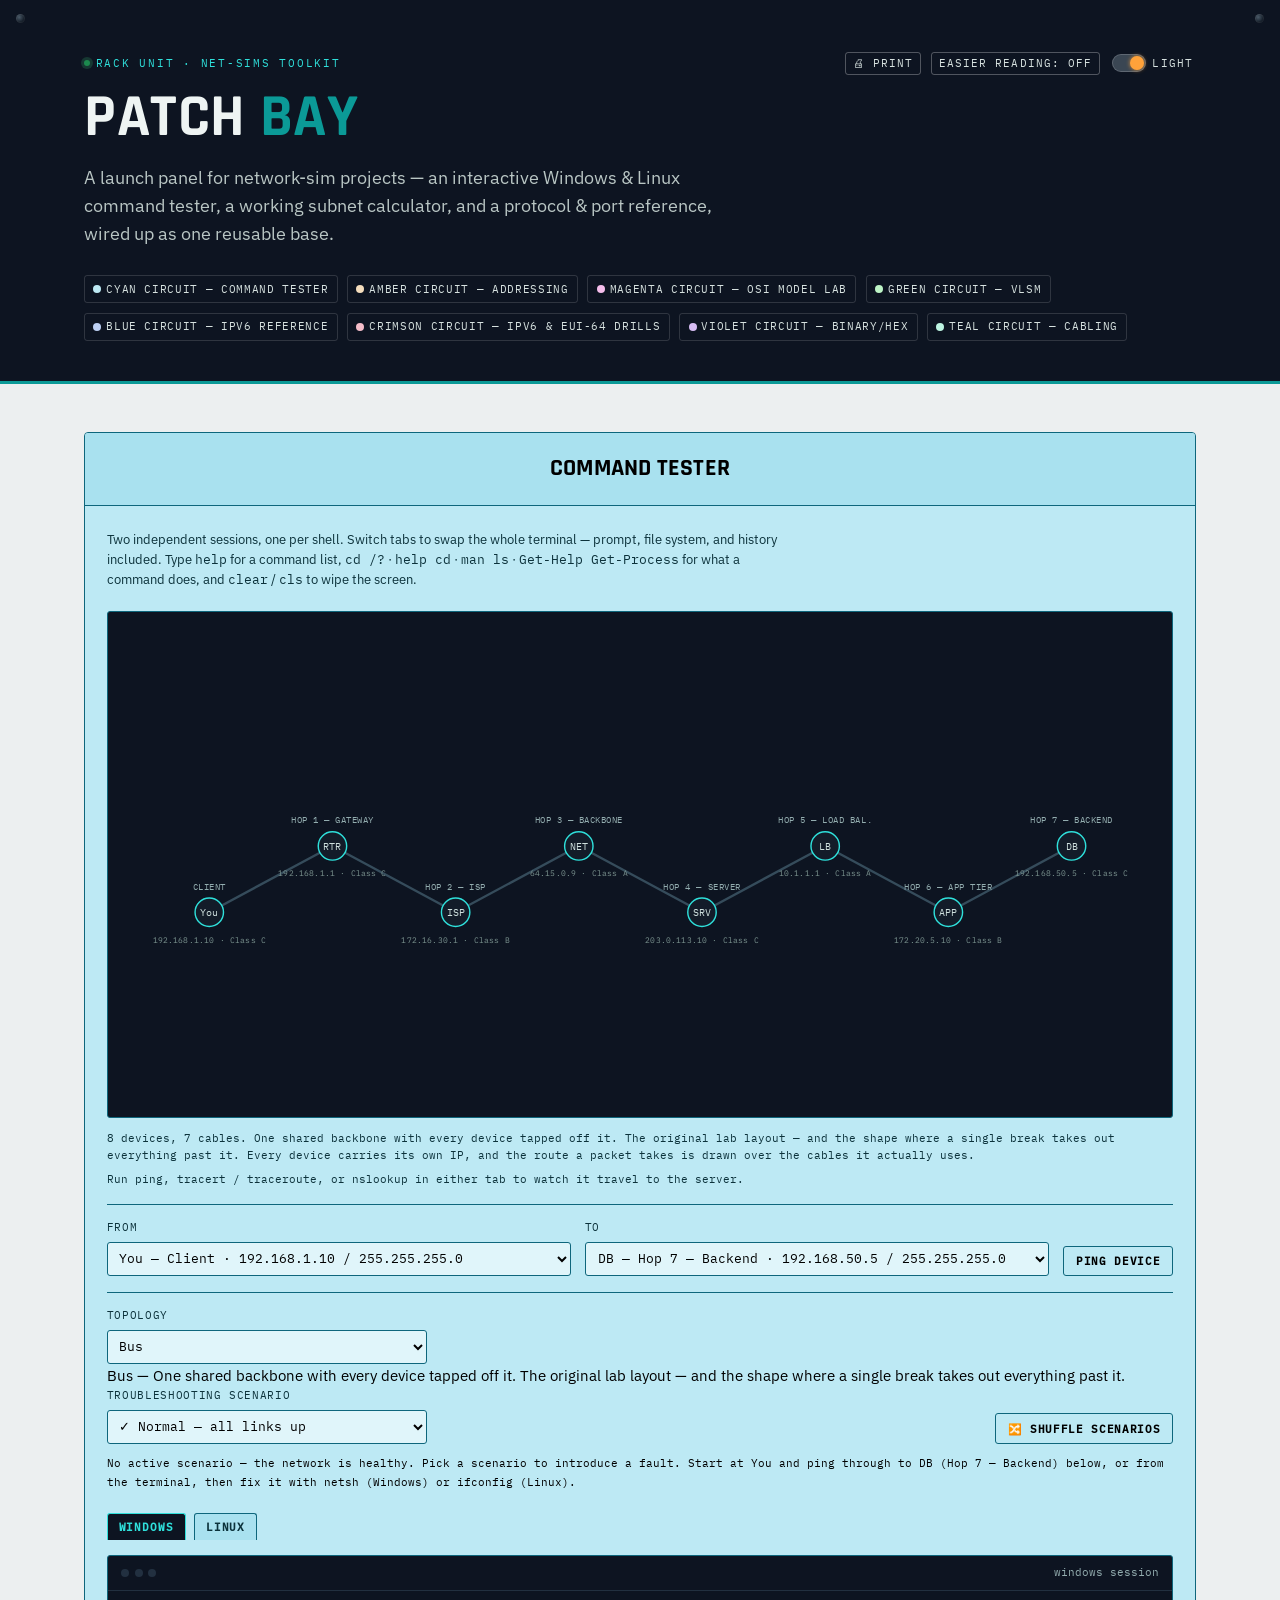
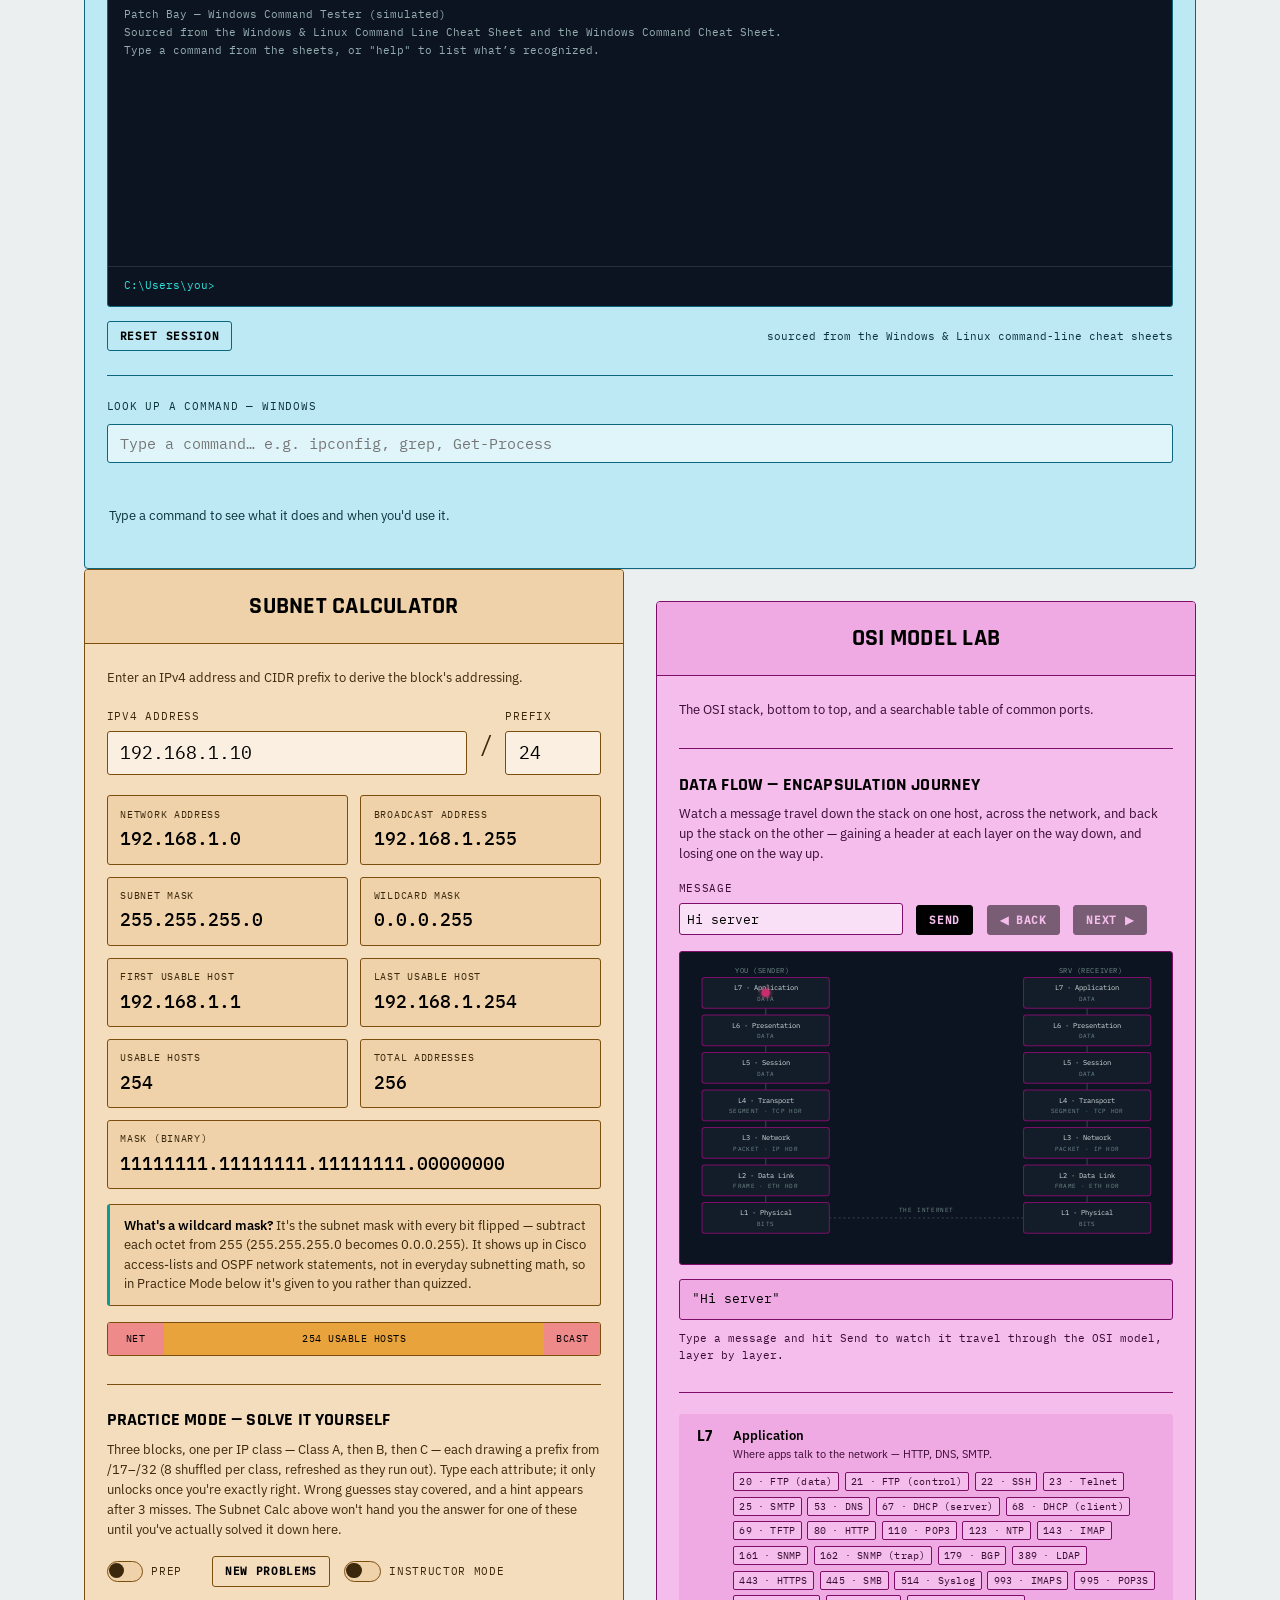
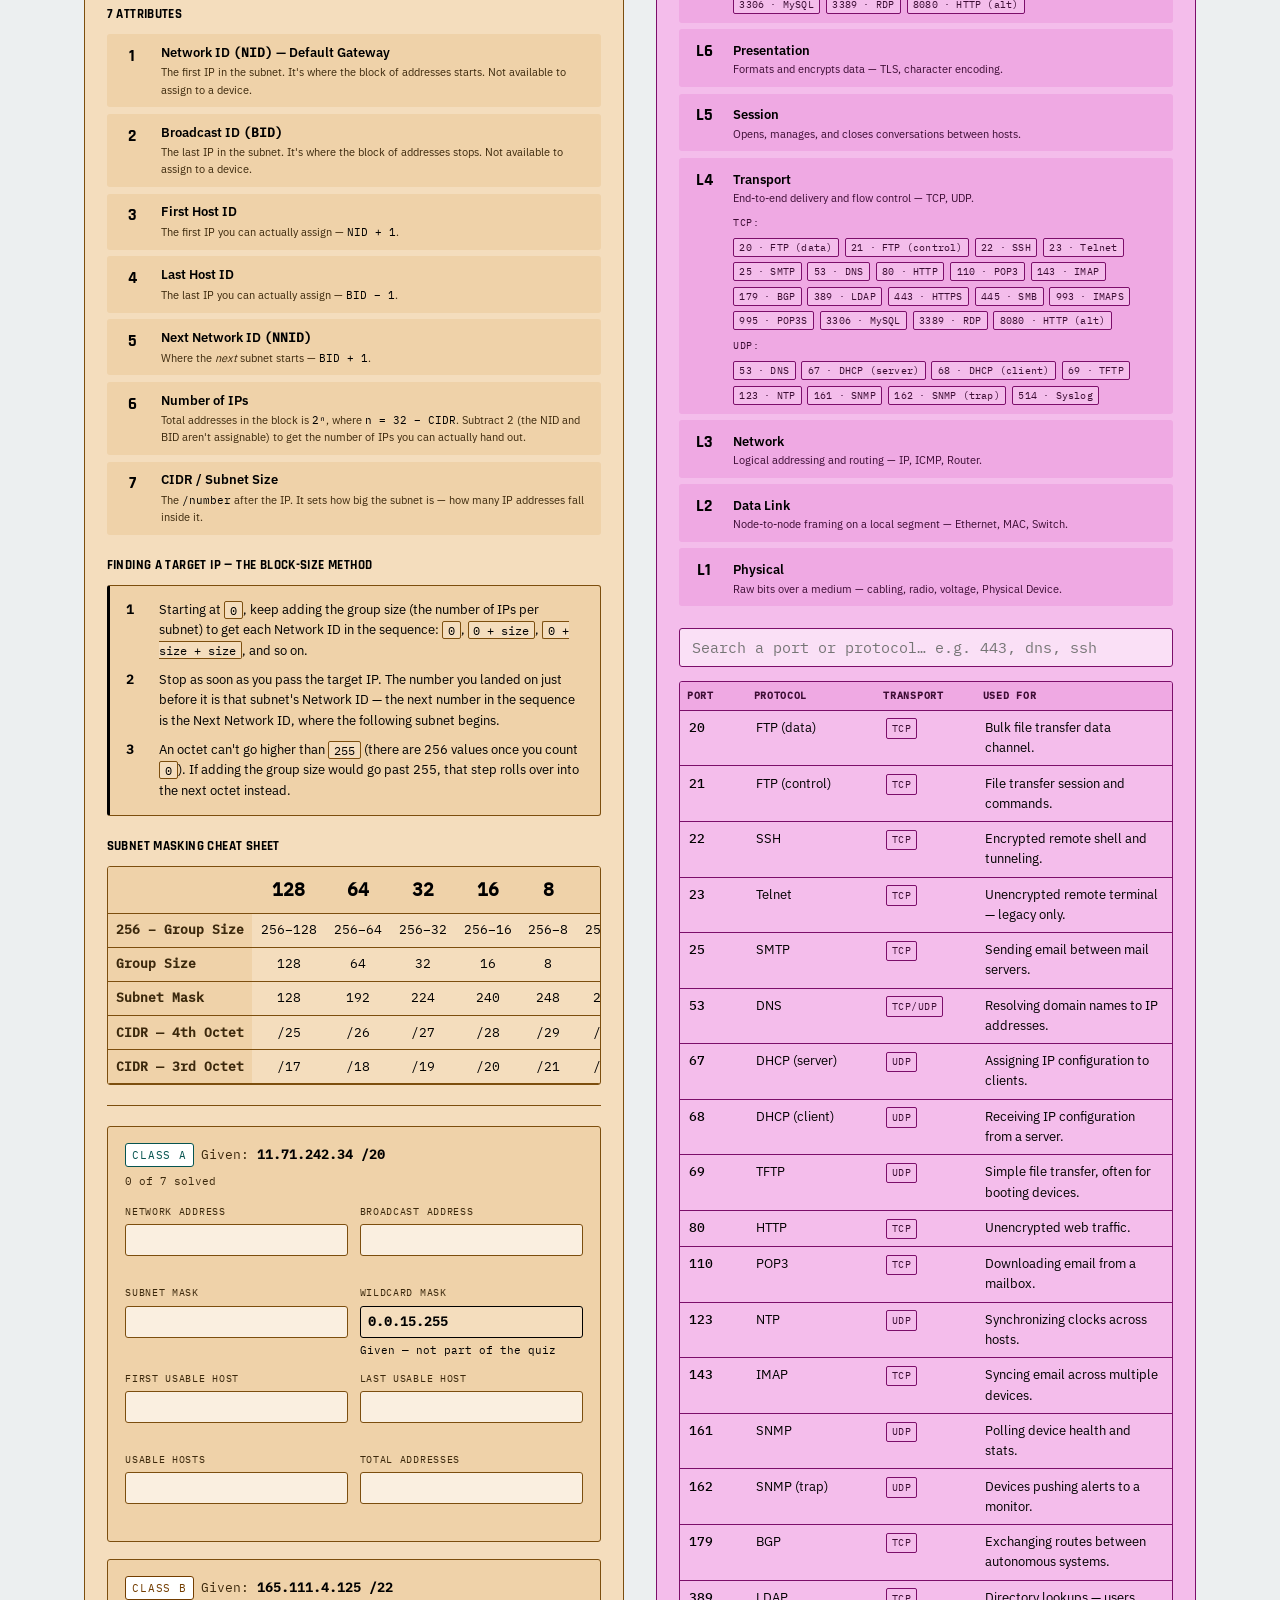
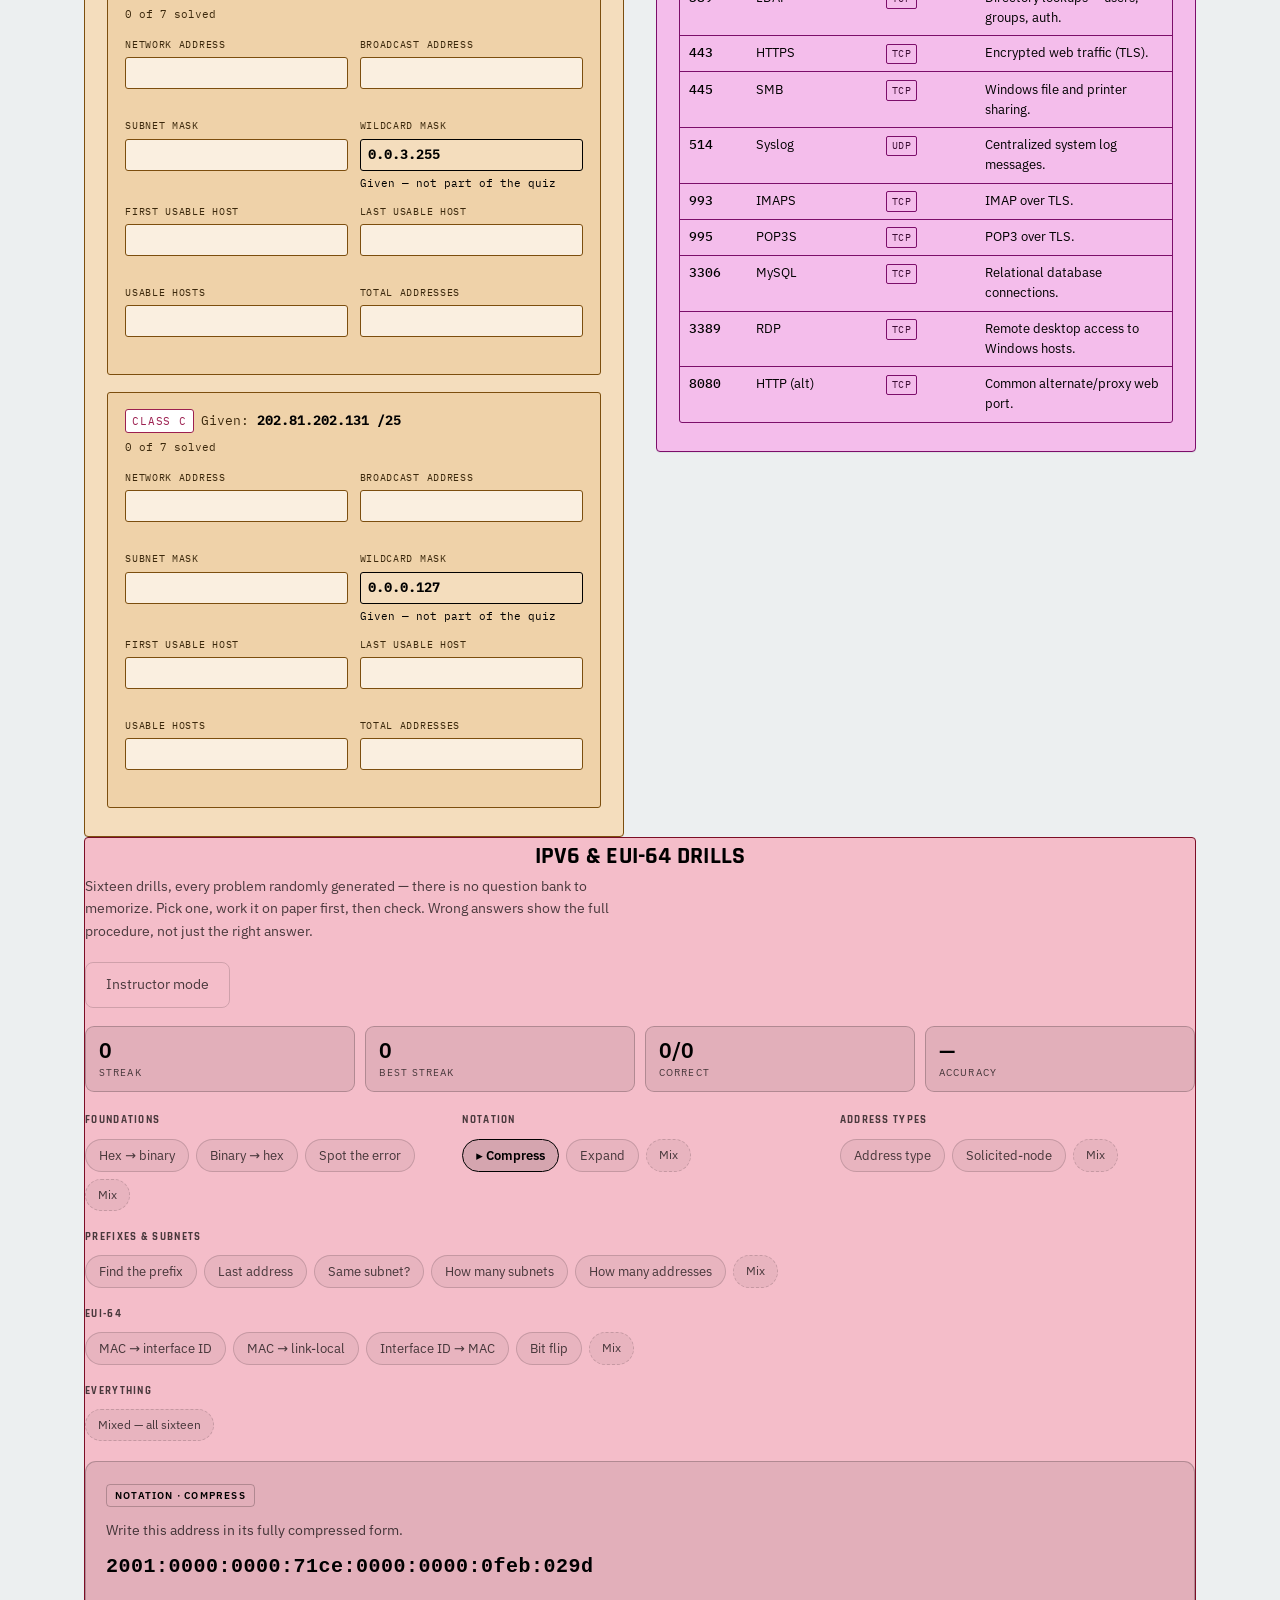
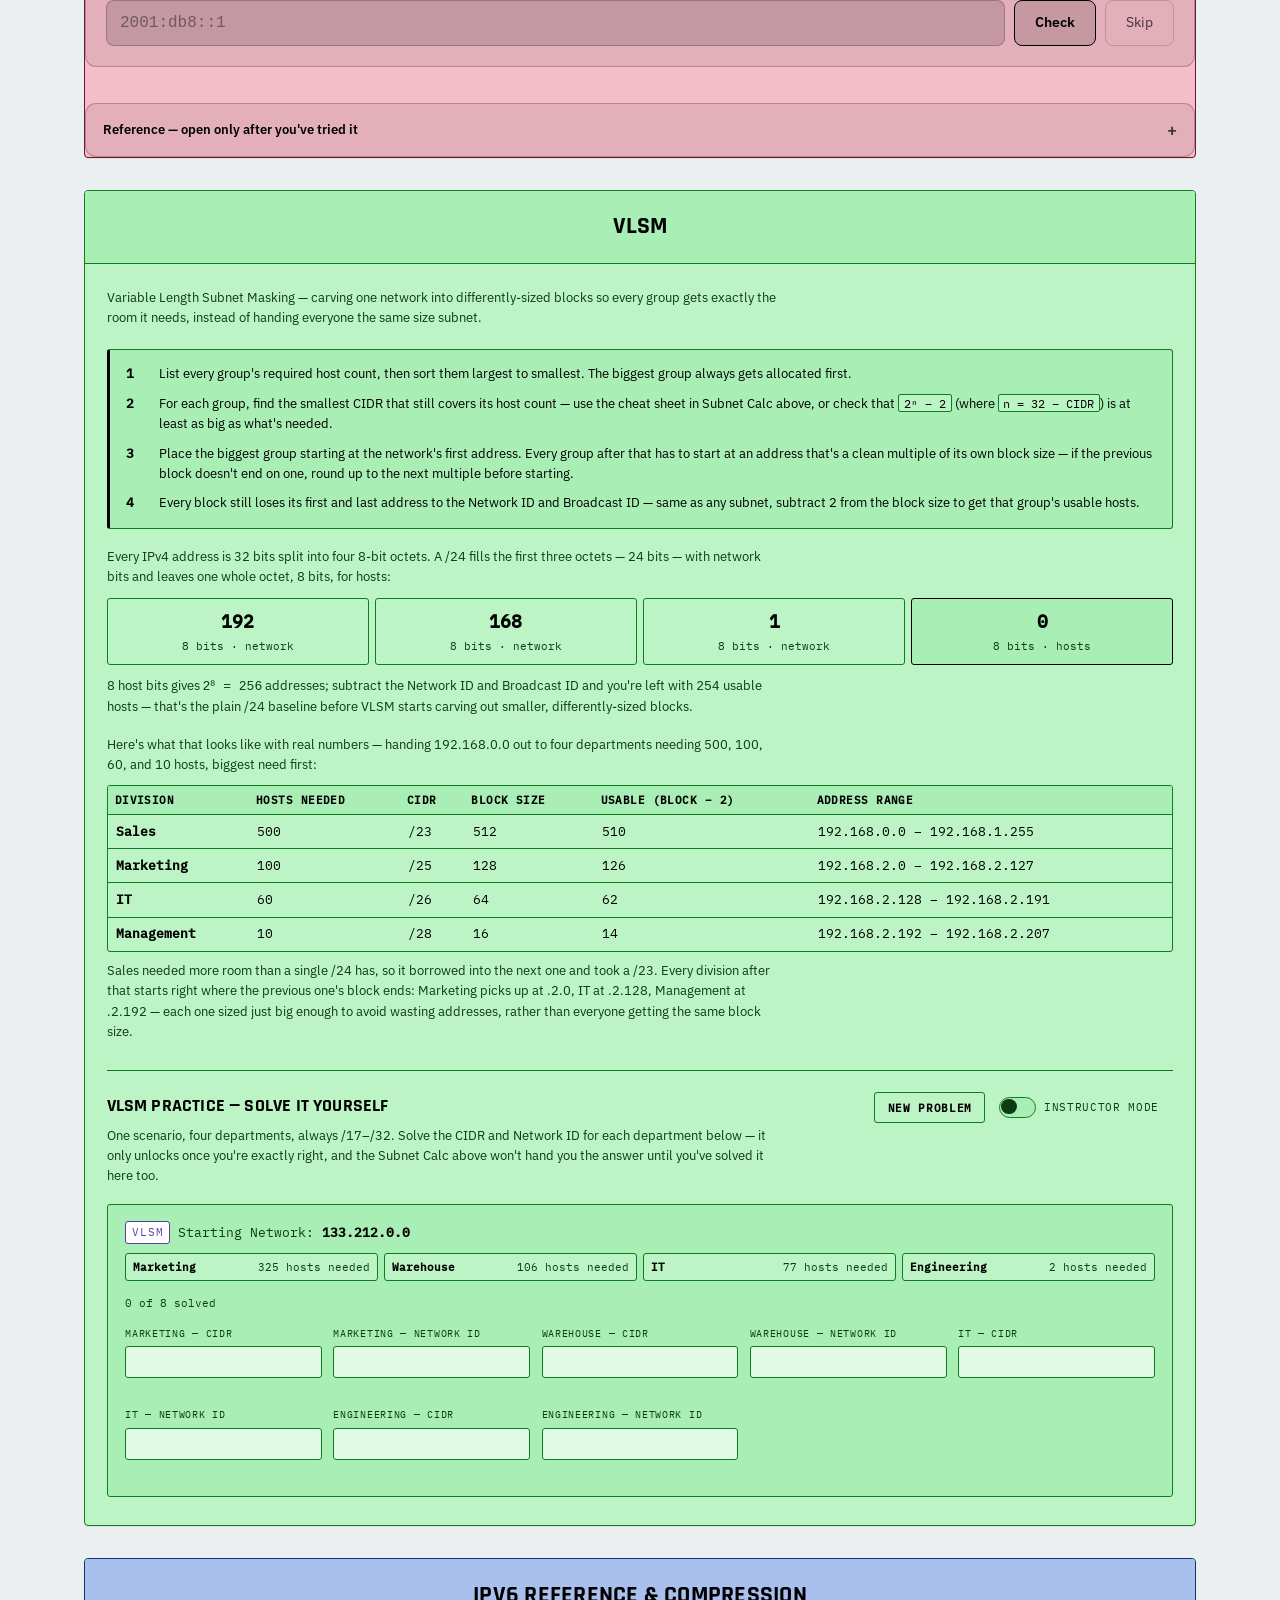
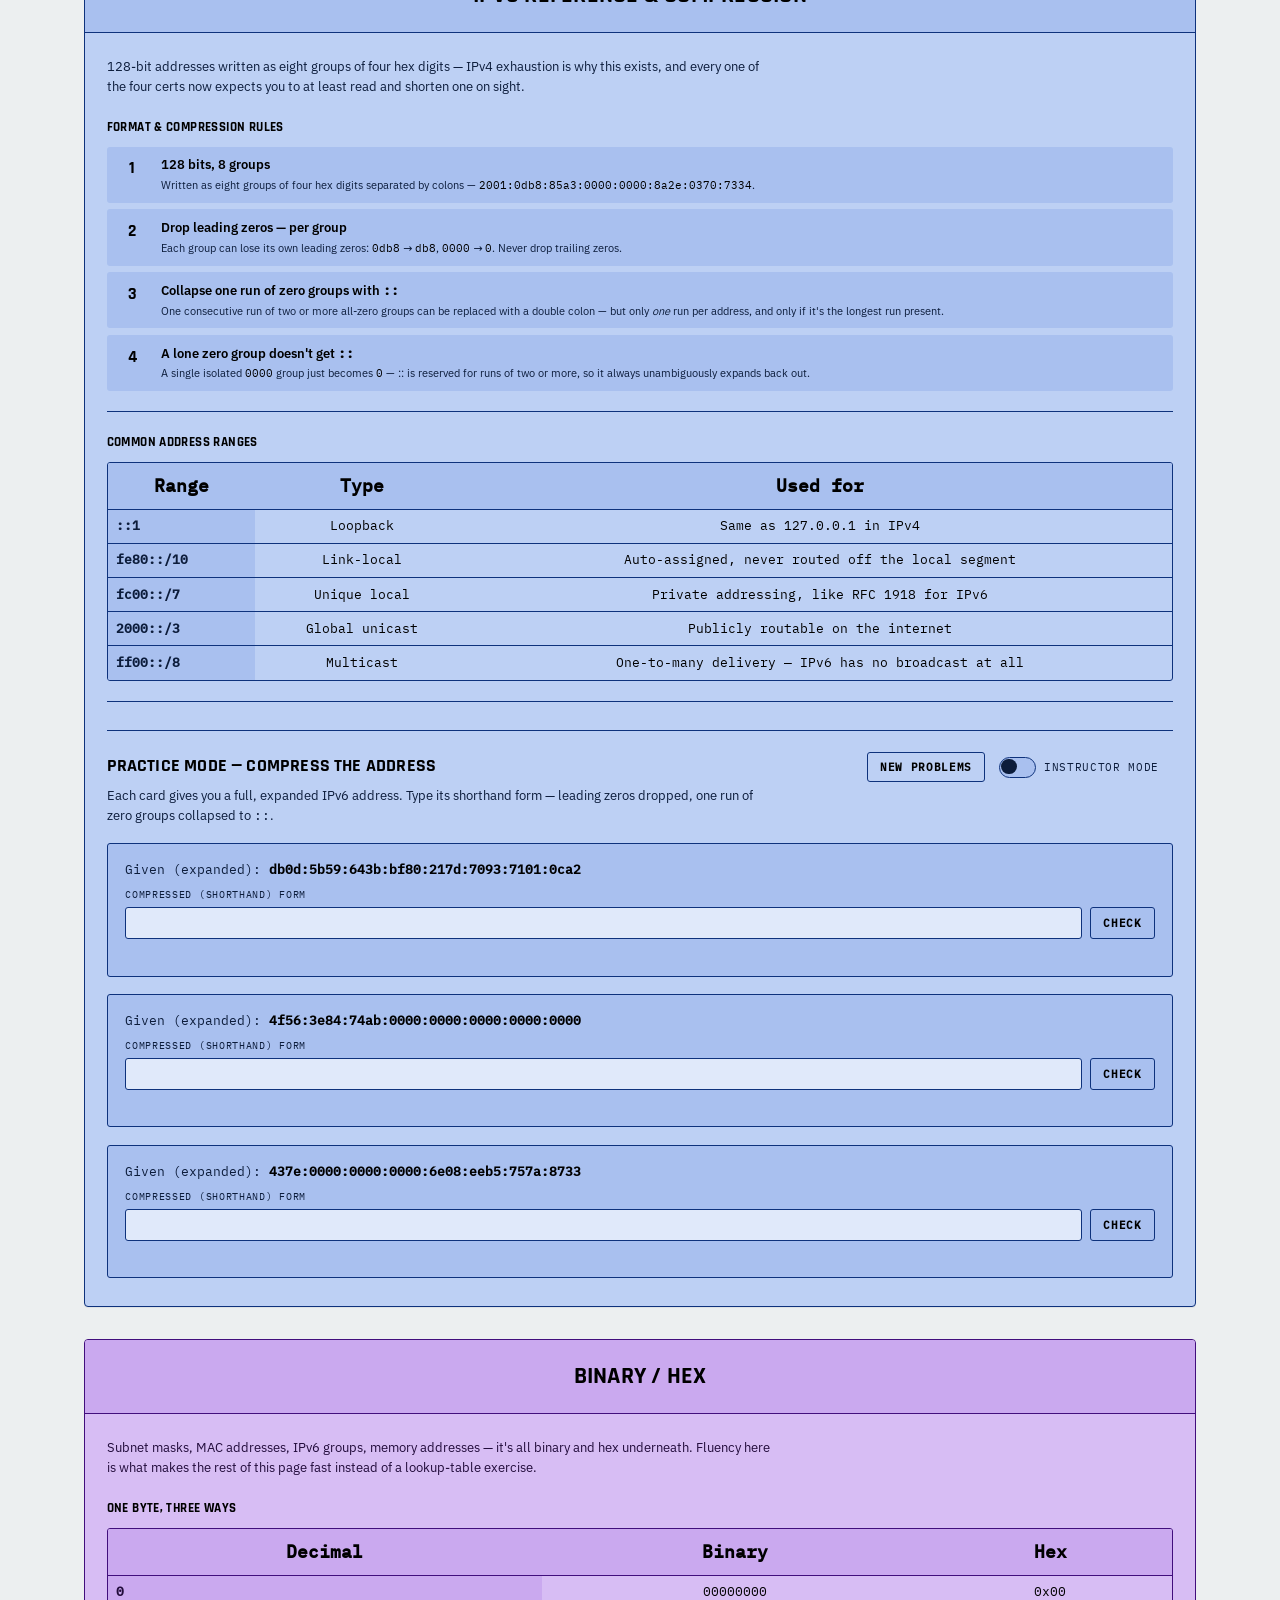
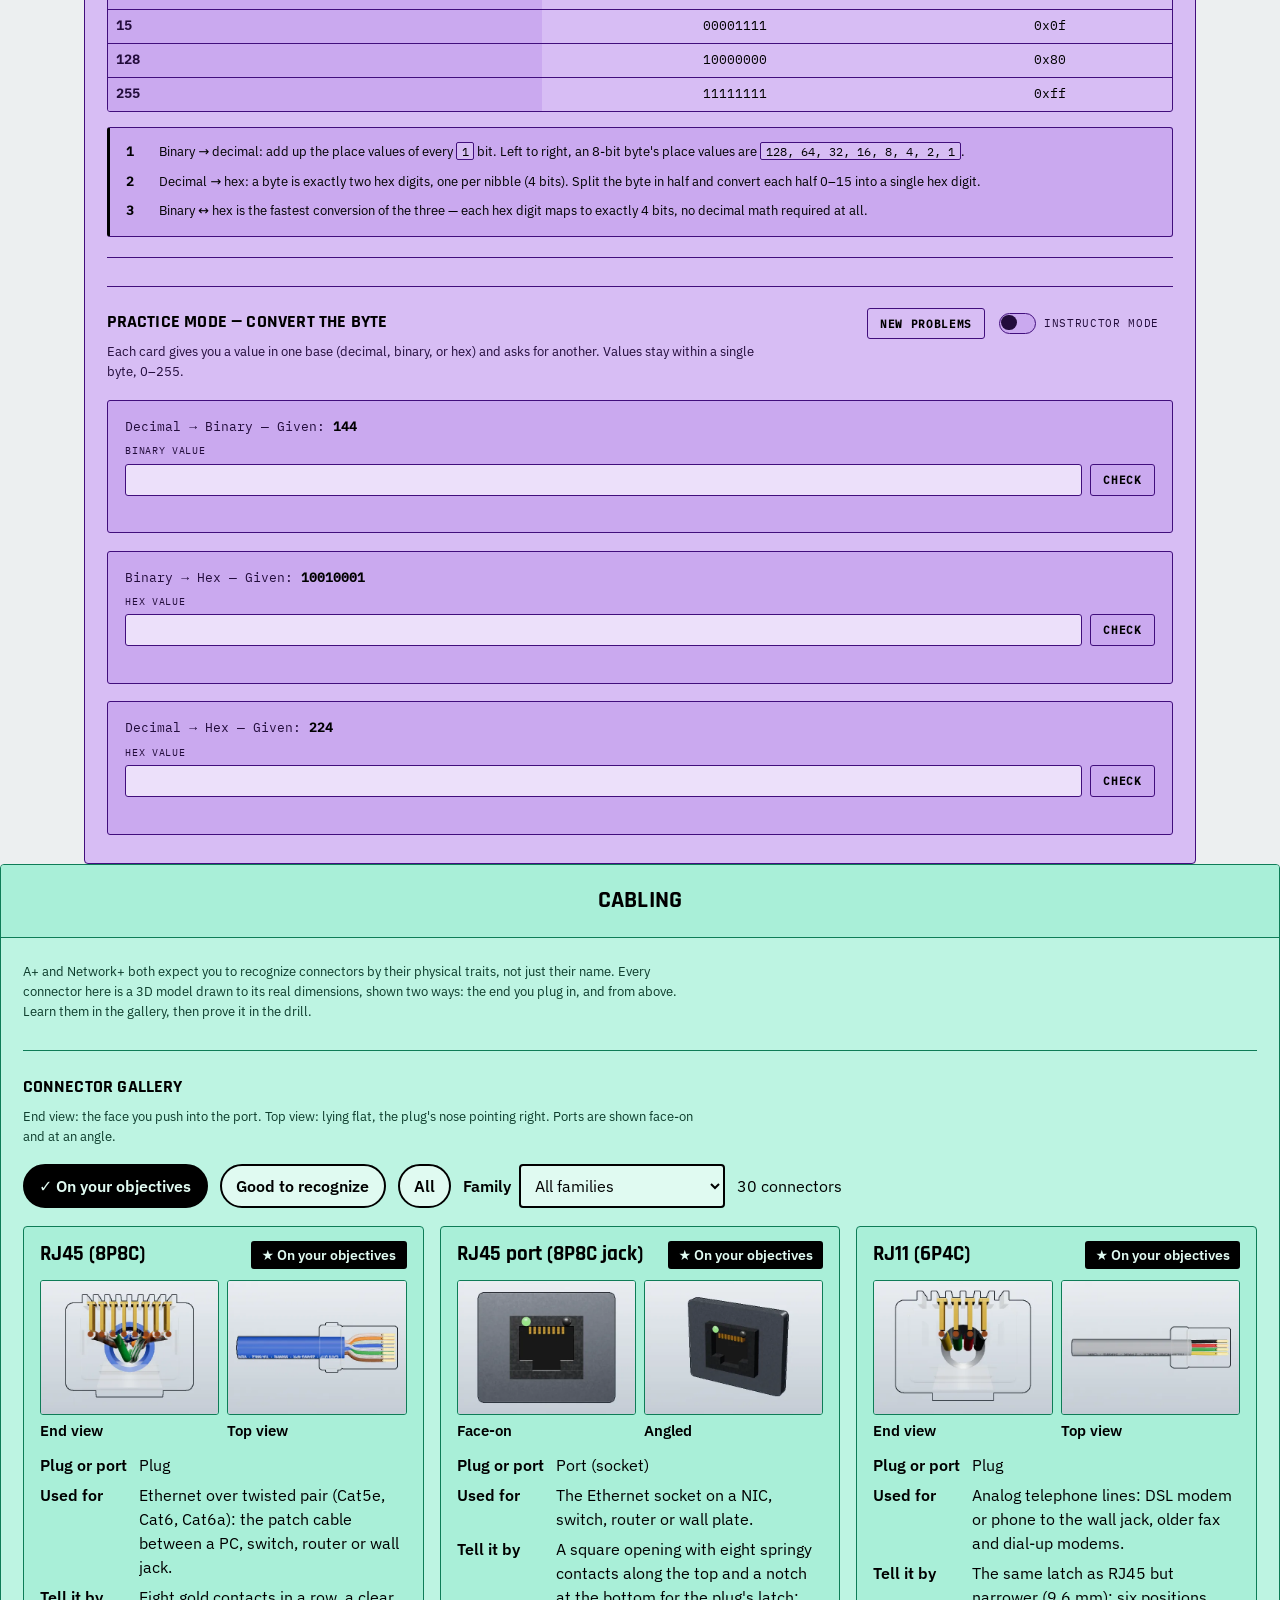
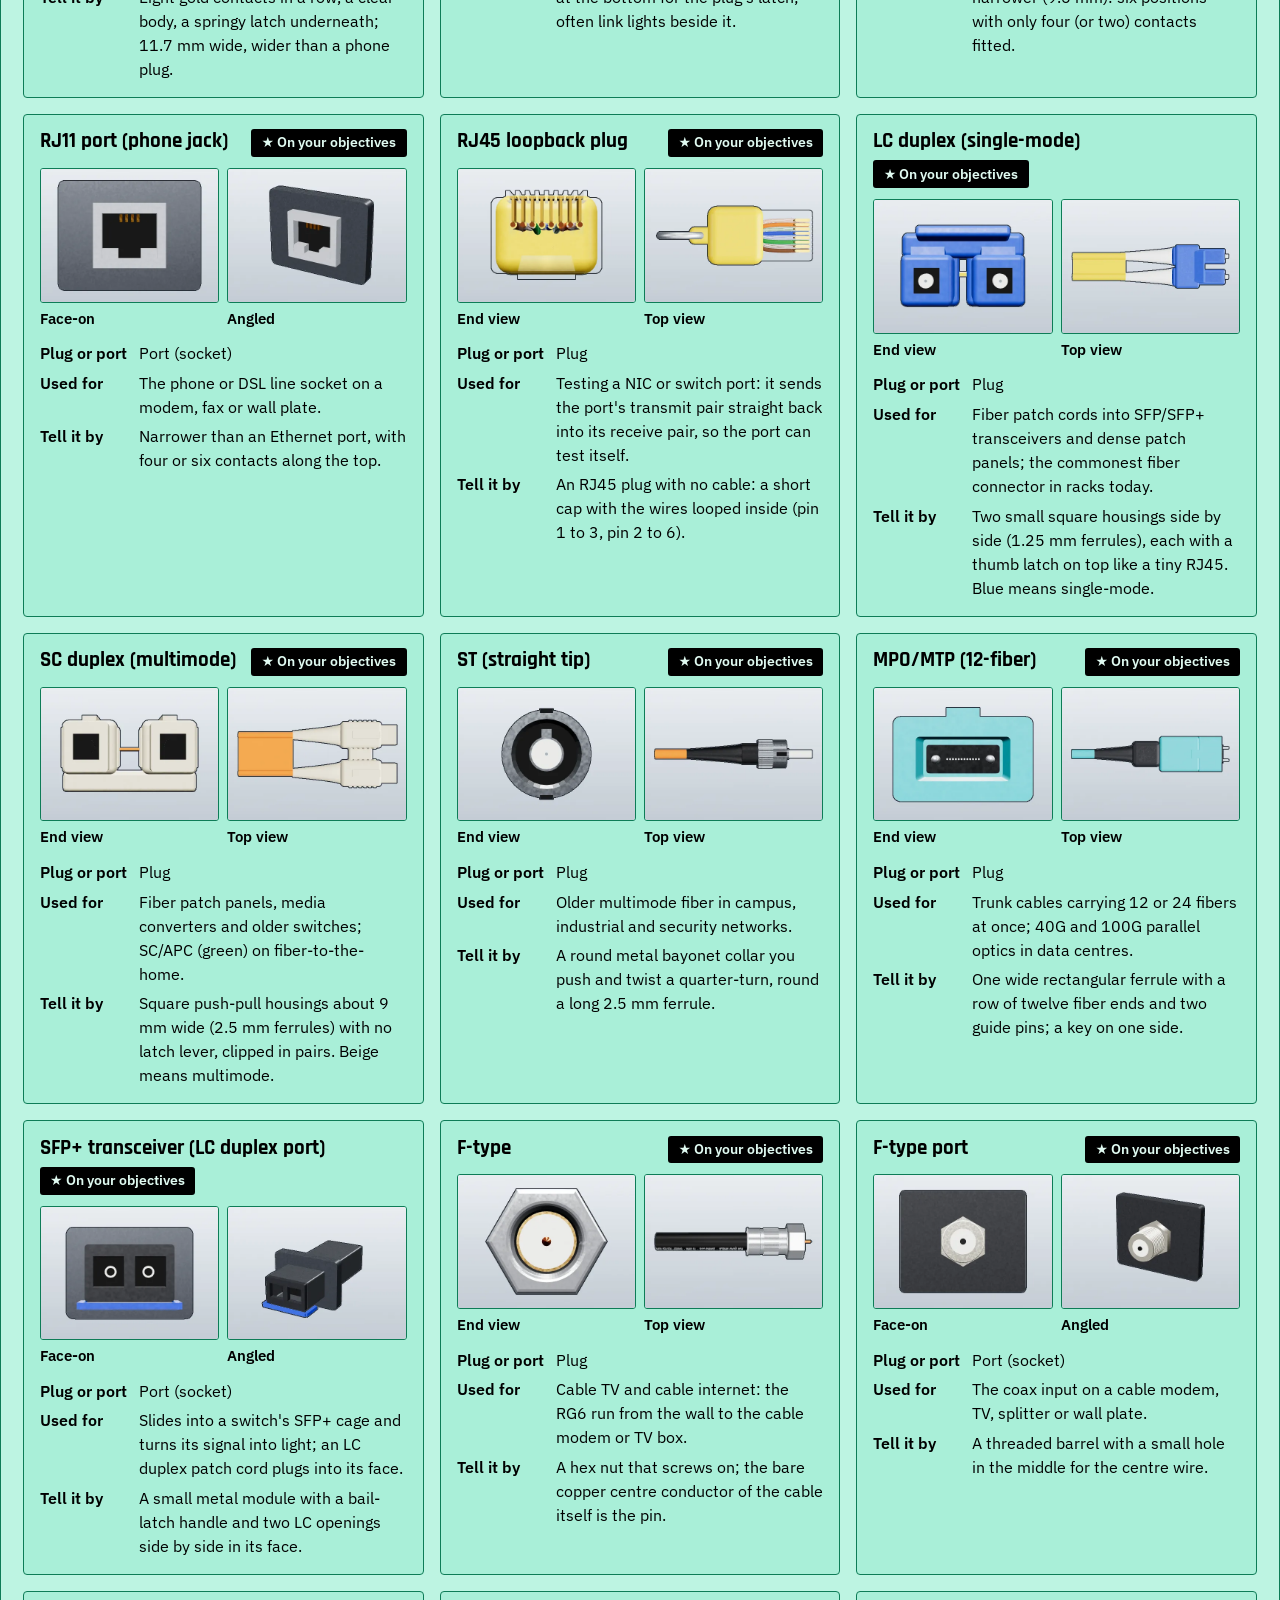
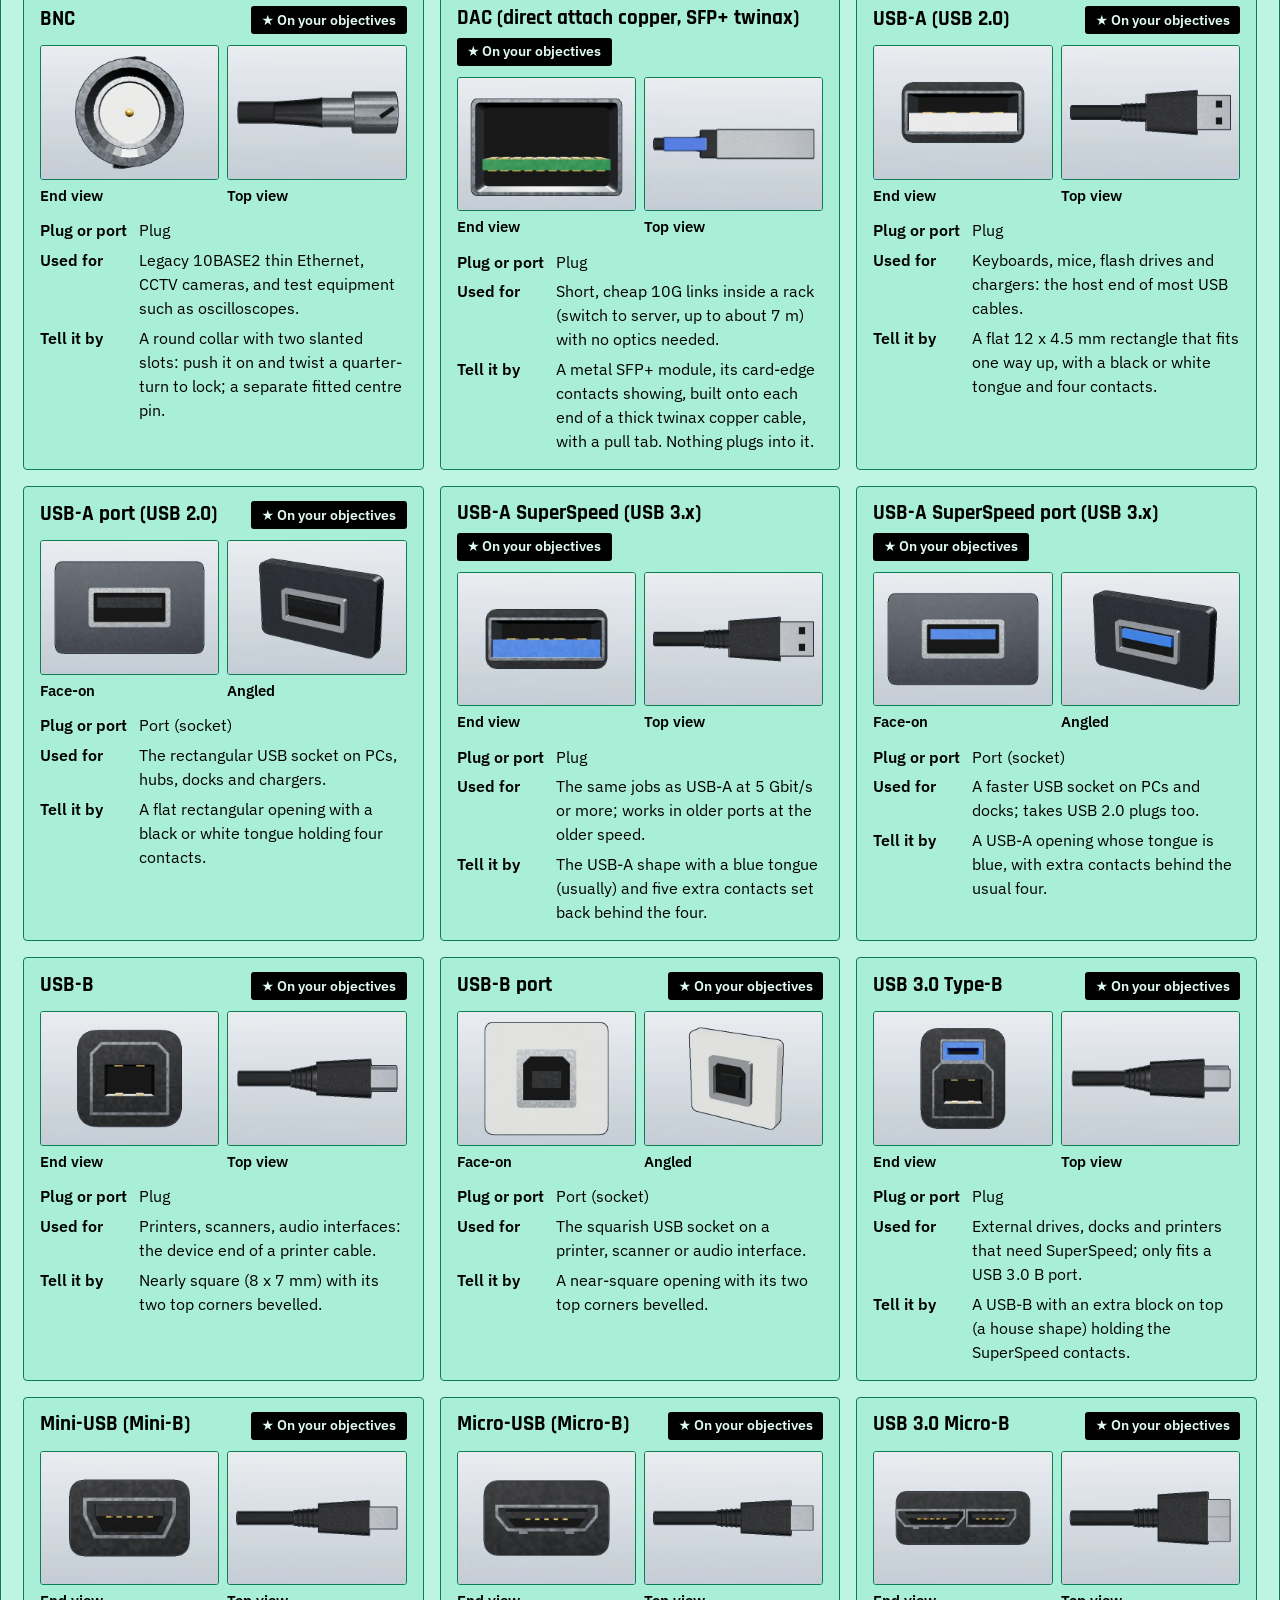
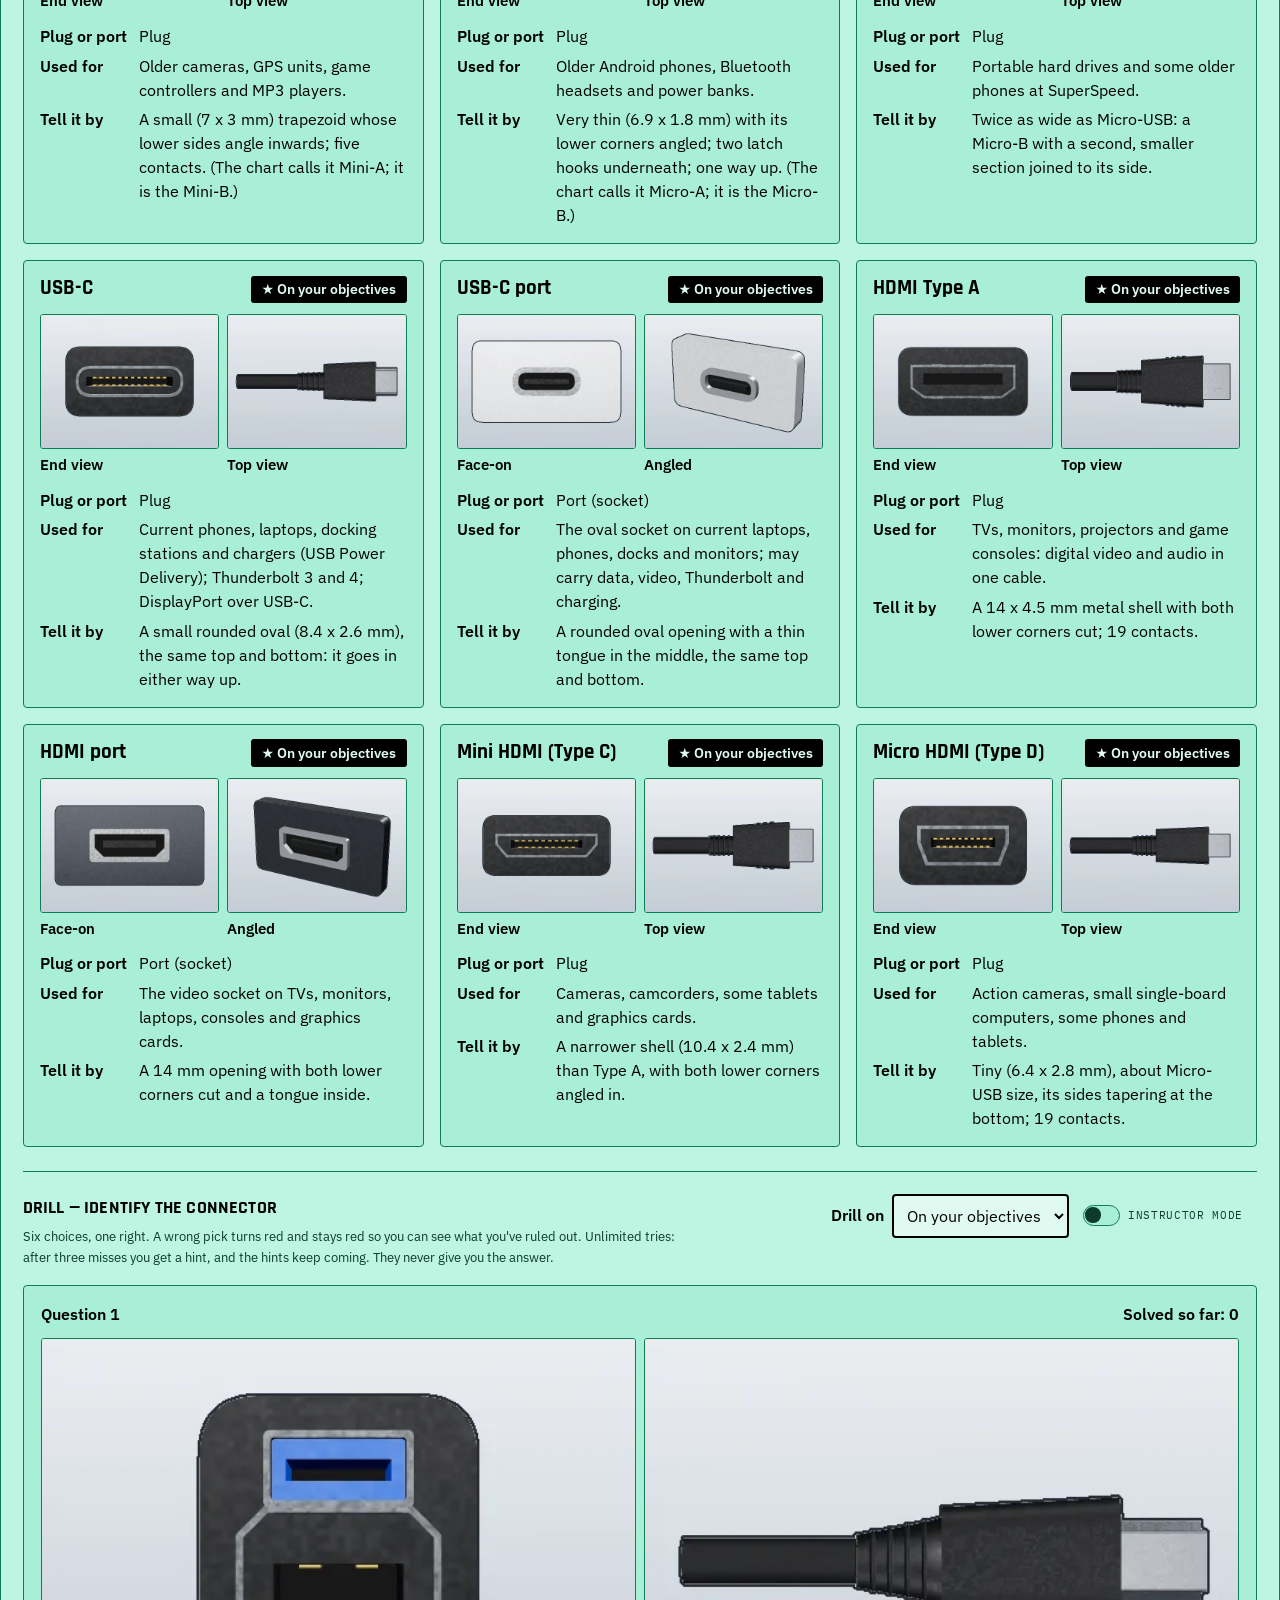
==== commit eb1eafe3: "Cabling: all 84 connectors modelled, embedded and checked - tools/connectors: models for every conne" ====
--- a/index.html
+++ b/index.html
@@ -1444,86 +1444,6 @@
   .practice-msg--ok { color: var(--state-ok); }
   .practice-msg--hint { color: var(--state-hint); }
 
-  /* ---------- multiple-choice cards (Cabling) ----------
-     Right/wrong is shown with a checkmark/✗ glyph, weight and strike-
-     through — not color — since (like every other accent in these
-     modules) a hue-coded state would clash with the tile's own fill. */
-  .log-snippet {
-    font-family: var(--font-mono);
-    font-size: var(--fs-xs);
-    line-height: 1.6;
-    background: var(--paper);
-    border: 1px solid var(--border);
-    border-radius: 3px;
-    padding: 0.85rem 1rem;
-    overflow-x: auto;
-    white-space: pre;
-    color: var(--text);
-    margin: 0.6rem 0;
-  }
-  .mc-icon {
-    display: flex;
-    justify-content: center;
-    padding: 0.5rem 0 0.25rem;
-  }
-  .mc-icon-frame {
-    width: 100%;
-    max-width: 240px;
-    height: 140px;
-    background: #fff;
-    border: 1px solid var(--border);
-    border-radius: 4px;
-    padding: 6px;
-    display: flex;
-    align-items: center;
-    justify-content: center;
-    overflow: hidden;
-    box-sizing: border-box;
-  }
-  .mc-icon-frame img {
-    max-width: 100%;
-    max-height: 100%;
-    width: auto;
-    height: auto;
-    display: block;
-  }
-  .mc-options {
-    display: flex;
-    flex-direction: column;
-    gap: 0.5rem;
-    margin: 0.9rem 0;
-  }
-  .mc-option {
-    display: block;
-    width: 100%;
-    text-align: left;
-    font-family: var(--font-body);
-    font-size: var(--fs-sm);
-    padding: 0.65em 0.9em;
-    border: 1.5px solid var(--border);
-    border-radius: 4px;
-    background: var(--paper);
-    color: var(--text);
-    cursor: pointer;
-  }
-  .mc-option:hover:not(:disabled) { border-color: var(--text); }
-  .mc-option:disabled { cursor: default; }
-  .mc-option--correct { border-width: 2px; font-weight: 700; }
-  .mc-option--correct::before { content: "✓ "; }
-  .mc-option--wrong { text-decoration: line-through; opacity: 0.65; }
-  .mc-option--wrong::before { content: "✗ "; }
-  .mc-explain {
-    margin-top: 0.75rem;
-    padding: 0.75rem 0.9rem;
-    border-left: 3px solid var(--text);
-    background: var(--panel-alt);
-    border-radius: 3px;
-    font-size: var(--fs-sm);
-    color: var(--text-dim);
-  }
-  .mc-explain strong { color: var(--text); }
-  .mc-explain[hidden] { display: none; }
-
   /* ---------- Cabling: connector gallery and drill ----------
      Inside the teal tile everything reads --text (black) on pale grounds.
      A ruled-out drill option is marked three ways, never by colour alone:
@@ -2114,7 +2034,7 @@
     .result-cell, .calc-note, .block-bar, .osi-row, table.lookup, .practice-card,
     .attr-row, .attr-steps, .attr-step, .cheat-table-wrap, table.cheat-table tr,
     .vlsm-brief__row, .bit-diagram, .worked-table-wrap, table.worked-table tr,
-    .log-snippet, .mc-options, .mc-explain, .mc-icon {
+    .cab-card, .cab-drill, .cab-opts, .cab-hint, .cab-explain {
       break-inside: avoid;
     }
     h2, h3, h4 { break-after: avoid; }
@@ -8063,8 +7983,8 @@
     /* ---- direct attach ---- */
     { id: "dac", name: "DAC (direct attach copper, SFP+ twinax)", kind: "plug", fam: "dac", obj: true,
       use: "Short, cheap 10G links inside a rack (switch to server, up to about 7 m) with no optics needed.",
-      trait: "An SFP+ module shape built onto a thick twinax copper cable, with a pull tab; its face has nothing to plug into.",
-      tell: "an SFP+-shaped end built onto the cable, with a solid face", near: ["sfp", "lc", "mpo", "rj45", "esata"] },
+      trait: "A metal SFP+ module, its card-edge contacts showing, built onto each end of a thick twinax copper cable, with a pull tab. Nothing plugs into it.",
+      tell: "a metal SFP+ module end with gold card-edge contacts, built onto a thick cable", near: ["sfp", "lc", "mpo", "rj45", "esata"] },
 
     /* ---- USB & Lightning ---- */
     { id: "usb-a", name: "USB-A (USB 2.0)", kind: "plug", fam: "usb", obj: true,
@@ -8139,7 +8059,7 @@
       tell: "a tiny 6 mm shell, Micro-USB sized, tapering at the bottom", near: ["micro-b", "mini-hdmi", "usb-c", "mini-b", "usb3-micro-b"] },
     { id: "dp", name: "DisplayPort", kind: "plug", fam: "video", obj: false,
       use: "PC monitors and graphics cards; daisy-chaining monitors.",
-      trait: "A 16 x 4.8 mm shell with only ONE corner cut (lower right as you face it); usually a latch button on top.",
+      trait: "A 16 x 4.8 mm shell with only ONE corner cut; usually a latch button on top.",
       tell: "a 16 mm shell with only one corner cut", near: ["hdmi-a", "mini-dp", "usb3-a", "dvi-d-sl", "esata"] },
     { id: "dp-port", name: "DisplayPort port", kind: "port", fam: "video", obj: false,
       use: "The video socket on monitors and graphics cards.",
@@ -8345,8 +8265,8 @@
       tell: "two flat parallel blades and a round ground pin", near: ["c13", "c19", "c5", "molex", "nema-5-15r"] },
     { id: "nema-5-15r", name: "NEMA 5-15R (outlet)", kind: "port", fam: "power", obj: false,
       use: "The standard North American wall outlet.",
-      trait: "Two upright slots (the neutral, on the left, taller) above a round-topped ground hole.",
-      tell: "two upright slots above a round-topped ground hole", near: ["c14", "c20", "c13", "c19", "ps2-port"] },
+      trait: "Two upright slots (the neutral, on the left, taller) above a round ground hole with one flat side.",
+      tell: "two upright slots above a round ground hole", near: ["c14", "c20", "c13", "c19", "ps2-port"] },
     { id: "molex", name: "Molex 4-pin (peripheral power)", kind: "plug", fam: "power", obj: false,
       use: "Power from the PSU to older drives, fans and adapters.",
       trait: "A white plastic block with four round sockets in a row, two corners chamfered; yellow, black, black and red wires.",
@@ -8399,12 +8319,172 @@
   var CABLING_IMG = {
     "rj45--end": "[data-uri]",
     "rj45--top": "[data-uri]",
+    "rj45-jack--end": "[data-uri]",
+    "rj45-jack--angle": "[data-uri]",
+    "rj11--end": "[data-uri]",
+    "rj11--top": "[data-uri]",
+    "rj11-jack--end": "[data-uri]",
+    "rj11-jack--angle": "[data-uri]",
+    "rj45-loop--end": "[data-uri]",
+    "rj45-loop--top": "[data-uri]",
+    "lc--end": "[data-uri]",
+    "lc--top": "[data-uri]",
+    "sc--end": "[data-uri]",
+    "sc--top": "[data-uri]",
+    "st--end": "[data-uri]",
+    "st--top": "[data-uri]",
+    "mpo--end": "[data-uri]",
+    "mpo--top": "[data-uri]",
+    "sfp--end": "[data-uri]",
+    "sfp--angle": "[data-uri]",
+    "f-plug--end": "[data-uri]",
+    "f-plug--top": "[data-uri]",
+    "f-port--end": "[data-uri]",
+    "f-port--angle": "[data-uri]",
+    "bnc--end": "[data-uri]",
+    "bnc--top": "[data-uri]",
+    "rf-iec--end": "[data-uri]",
+    "rf-iec--top": "[data-uri]",
+    "dac--end": "[data-uri]",
+    "dac--top": "[data-uri]",
+    "usb-a--end": "[data-uri]",
+    "usb-a--top": "[data-uri]",
+    "usb-a-port--end": "[data-uri]",
+    "usb-a-port--angle": "[data-uri]",
+    "usb3-a--end": "[data-uri]",
+    "usb3-a--top": "[data-uri]",
+    "usb3-a-port--end": "[data-uri]",
+    "usb3-a-port--angle": "[data-uri]",
+    "usb-b--end": "[data-uri]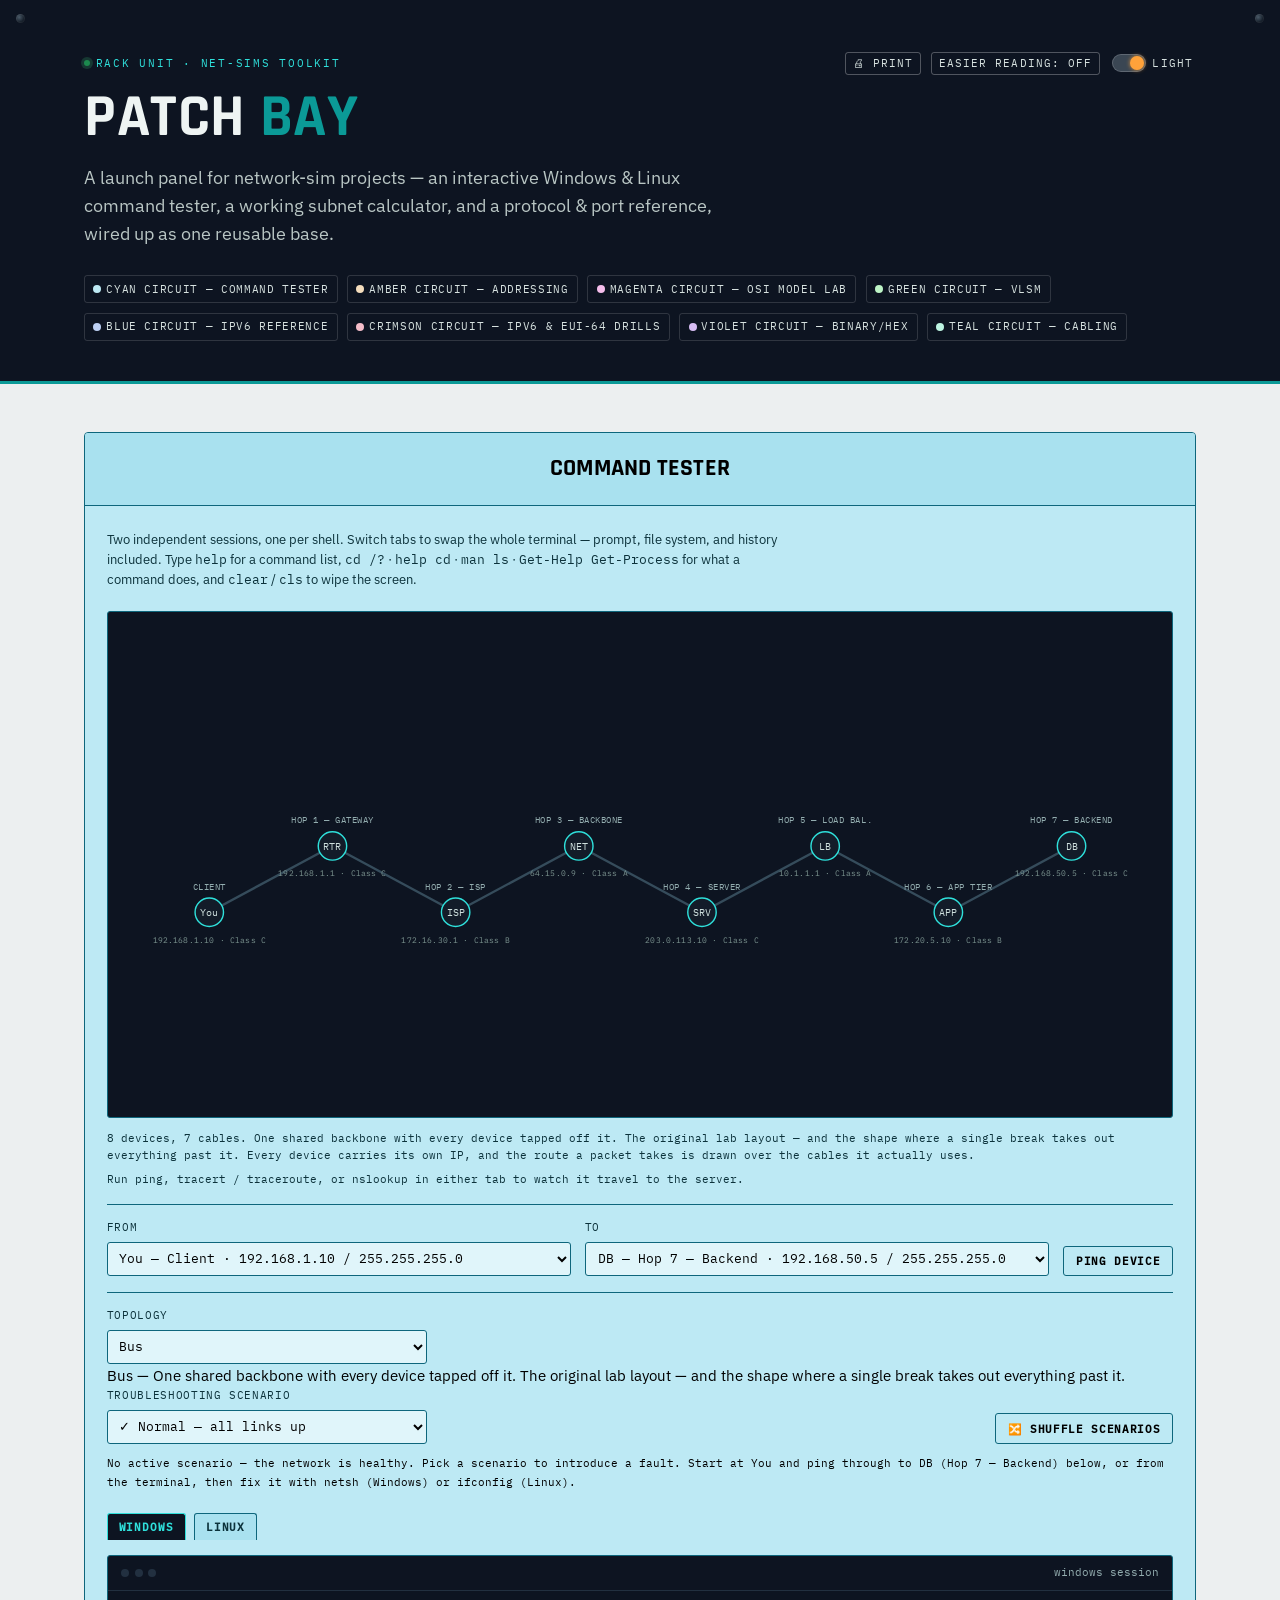
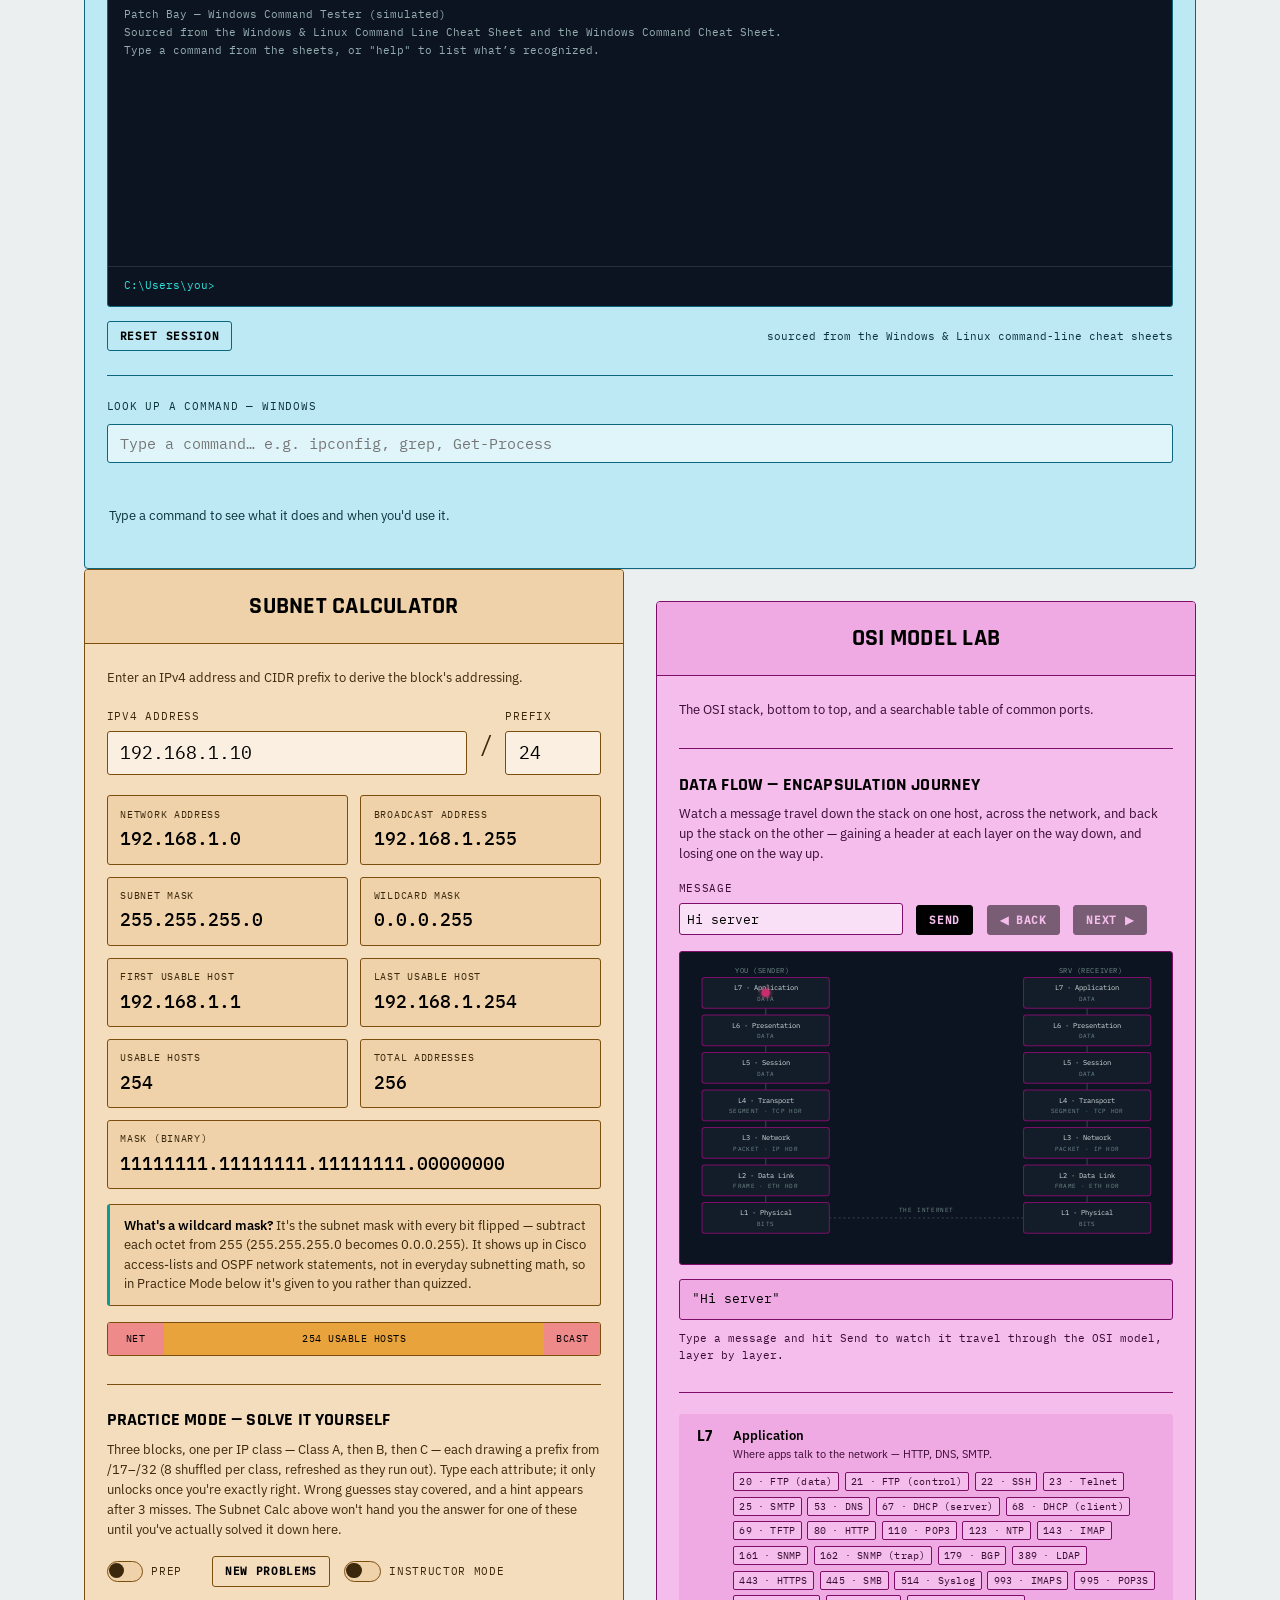
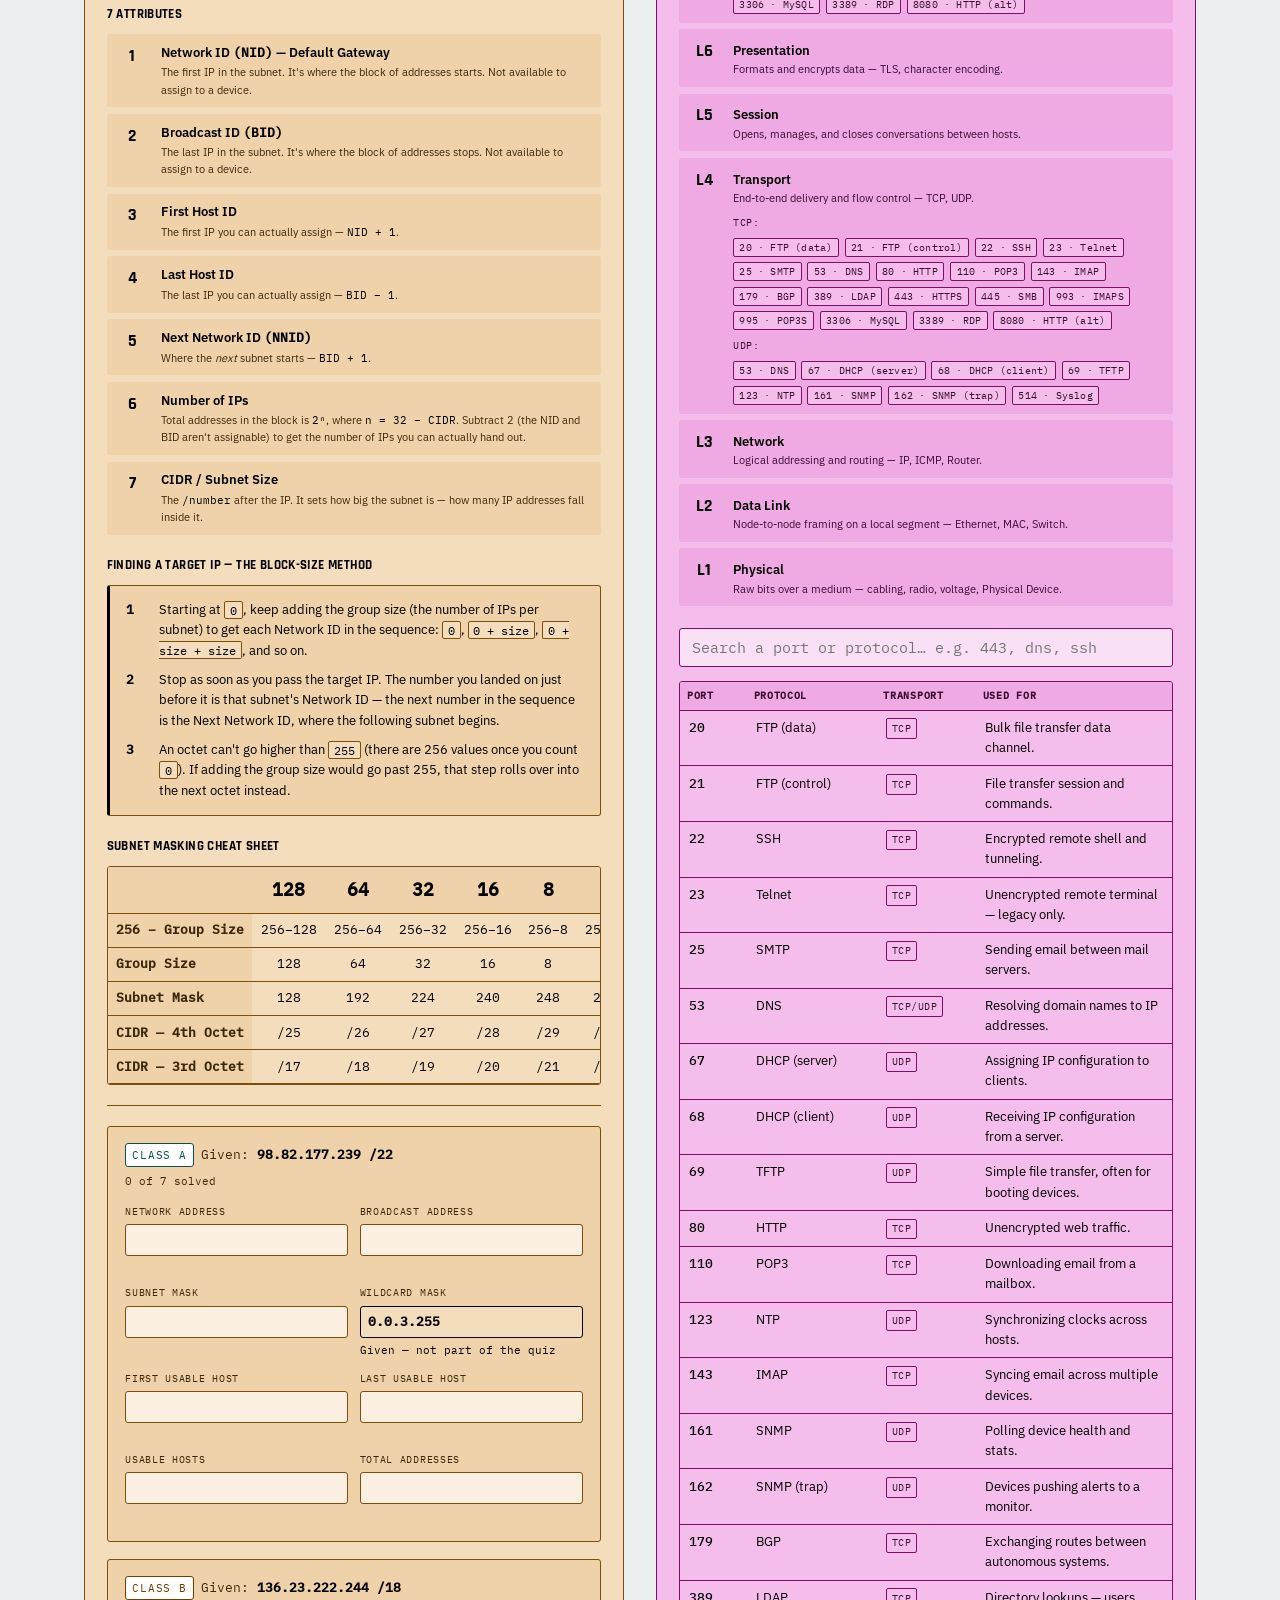
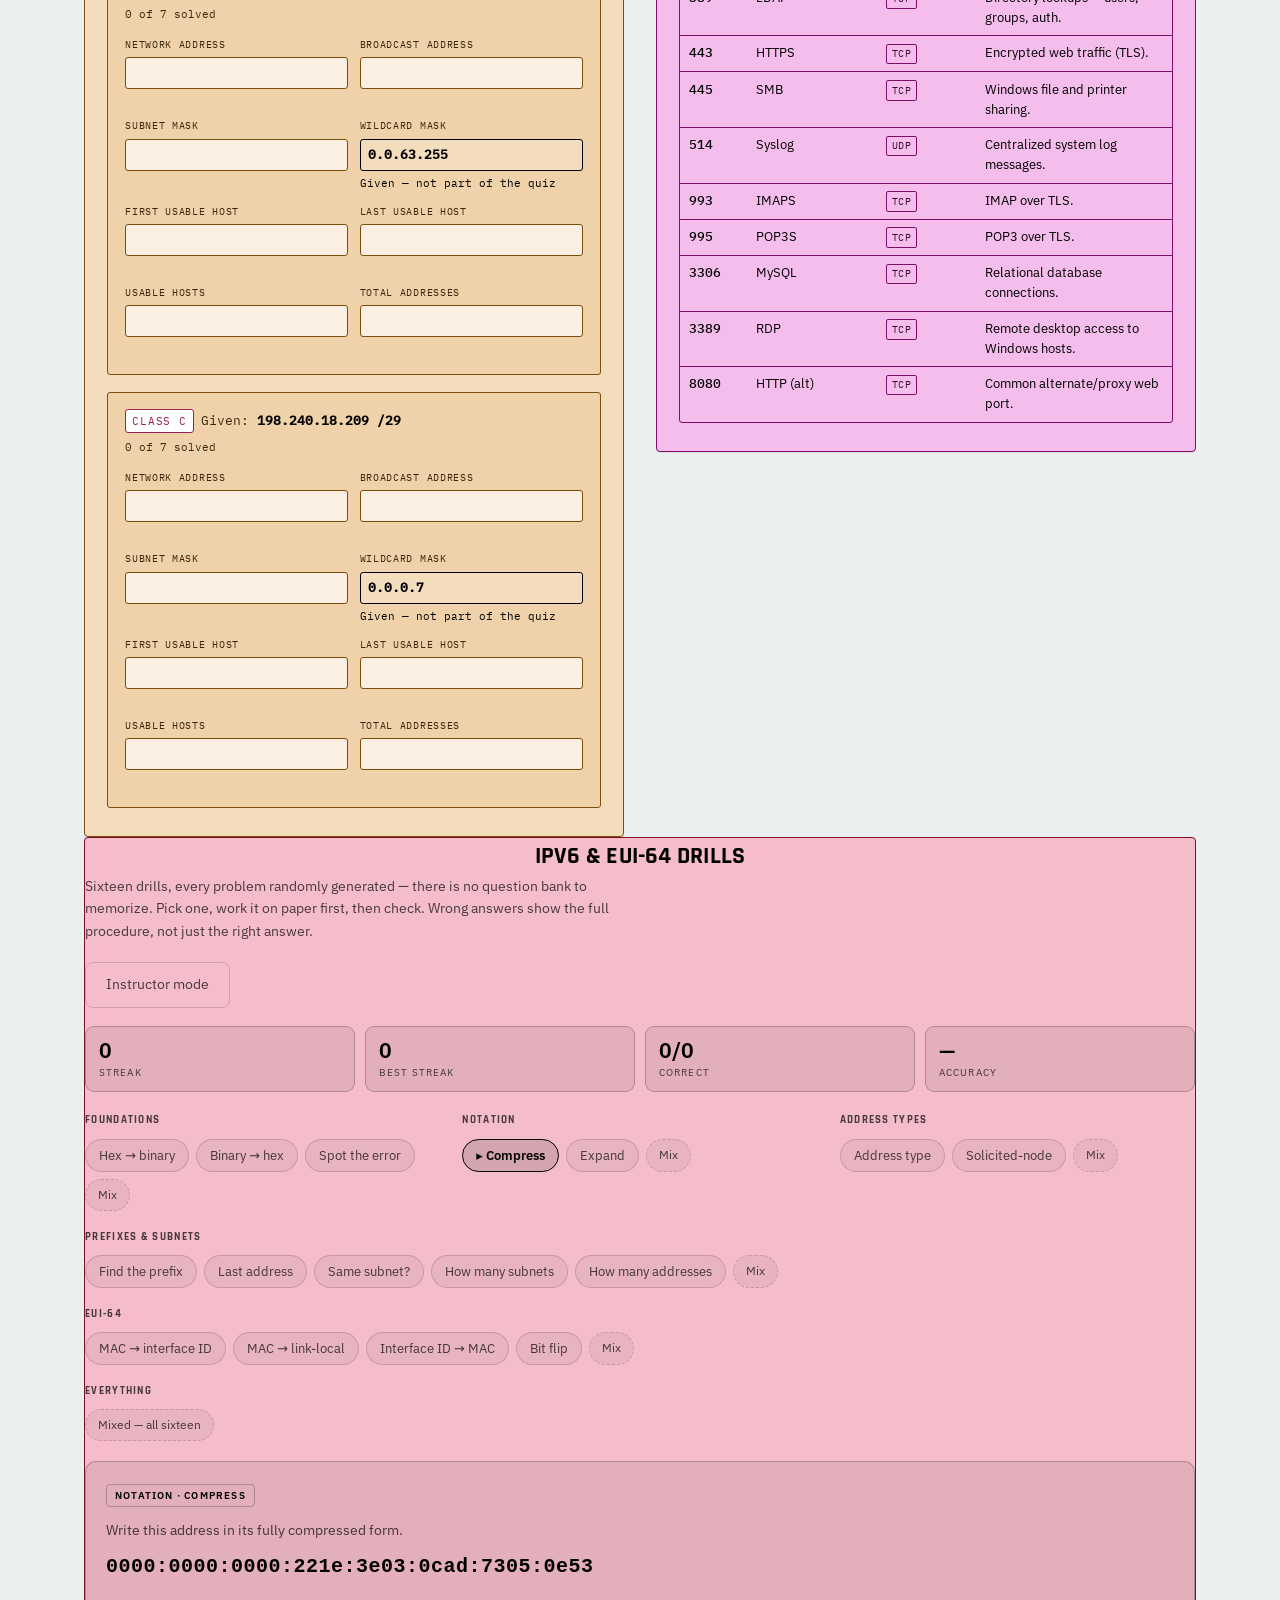
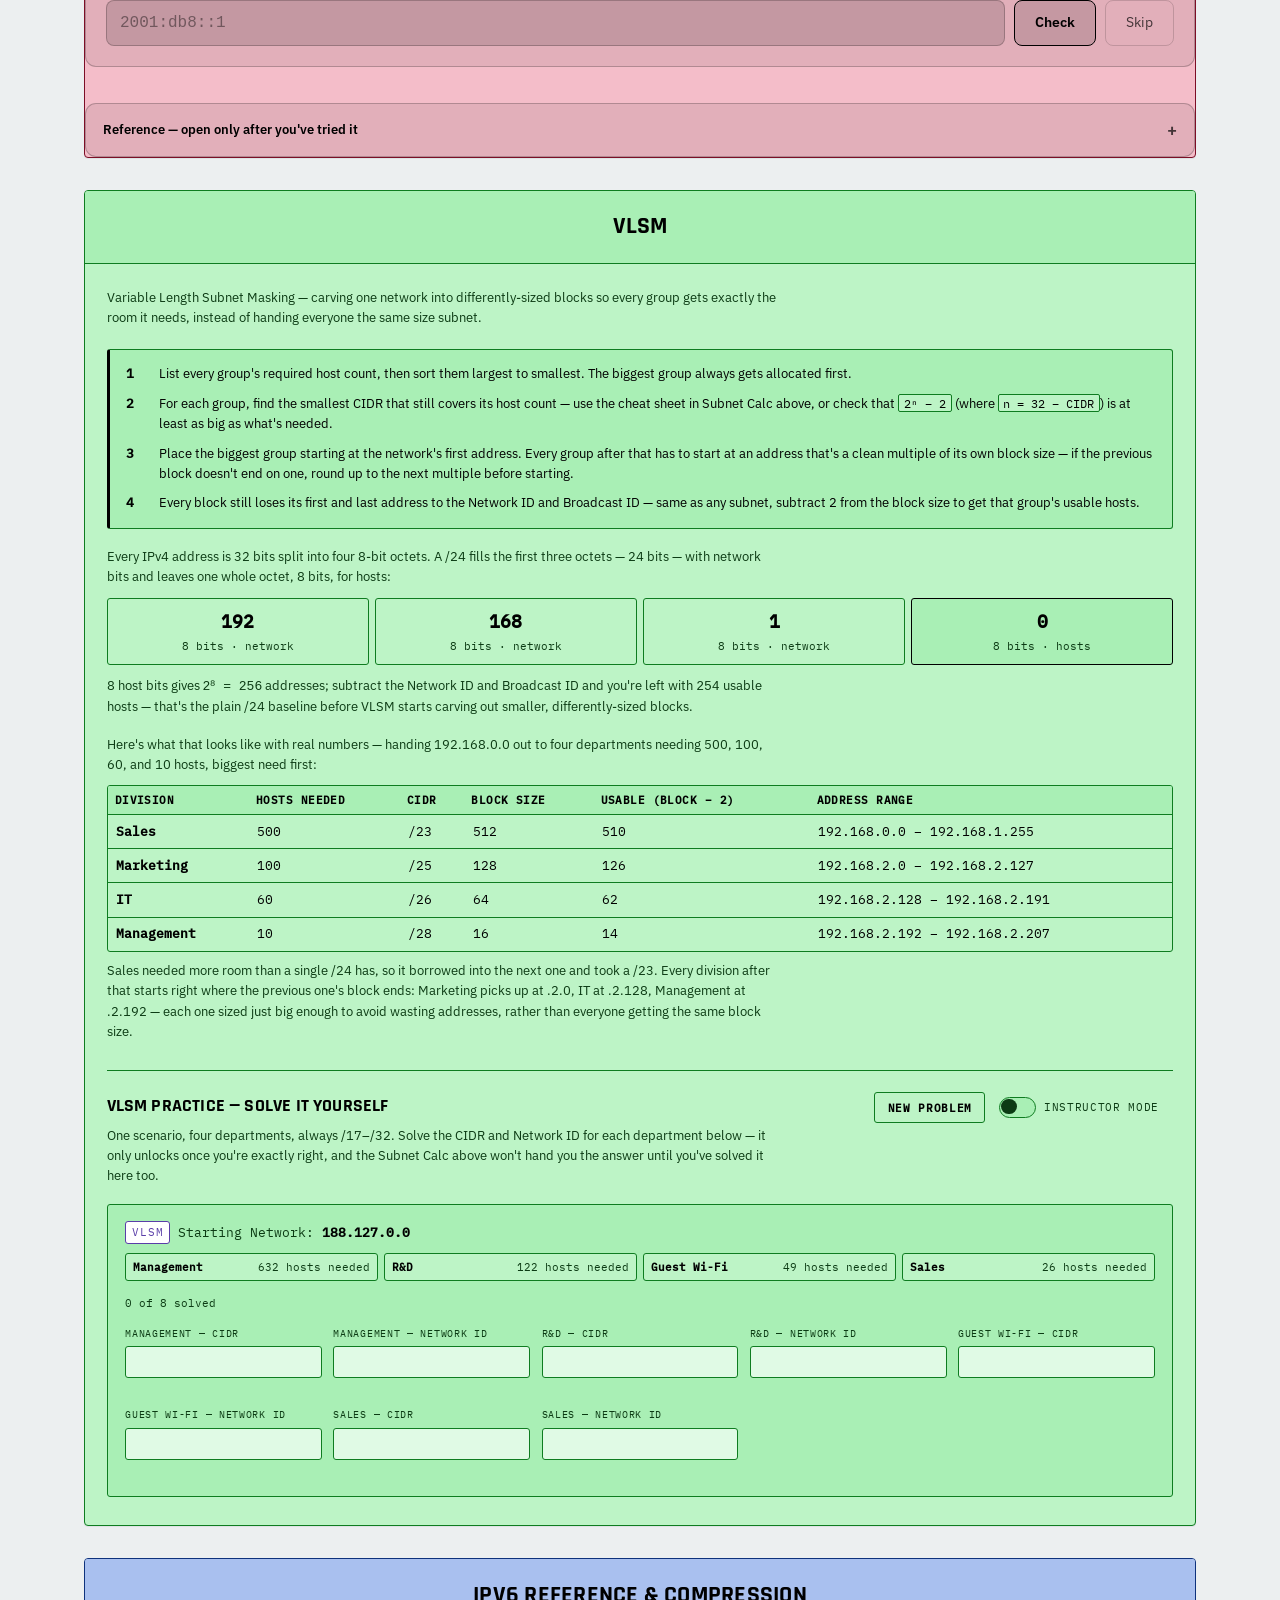
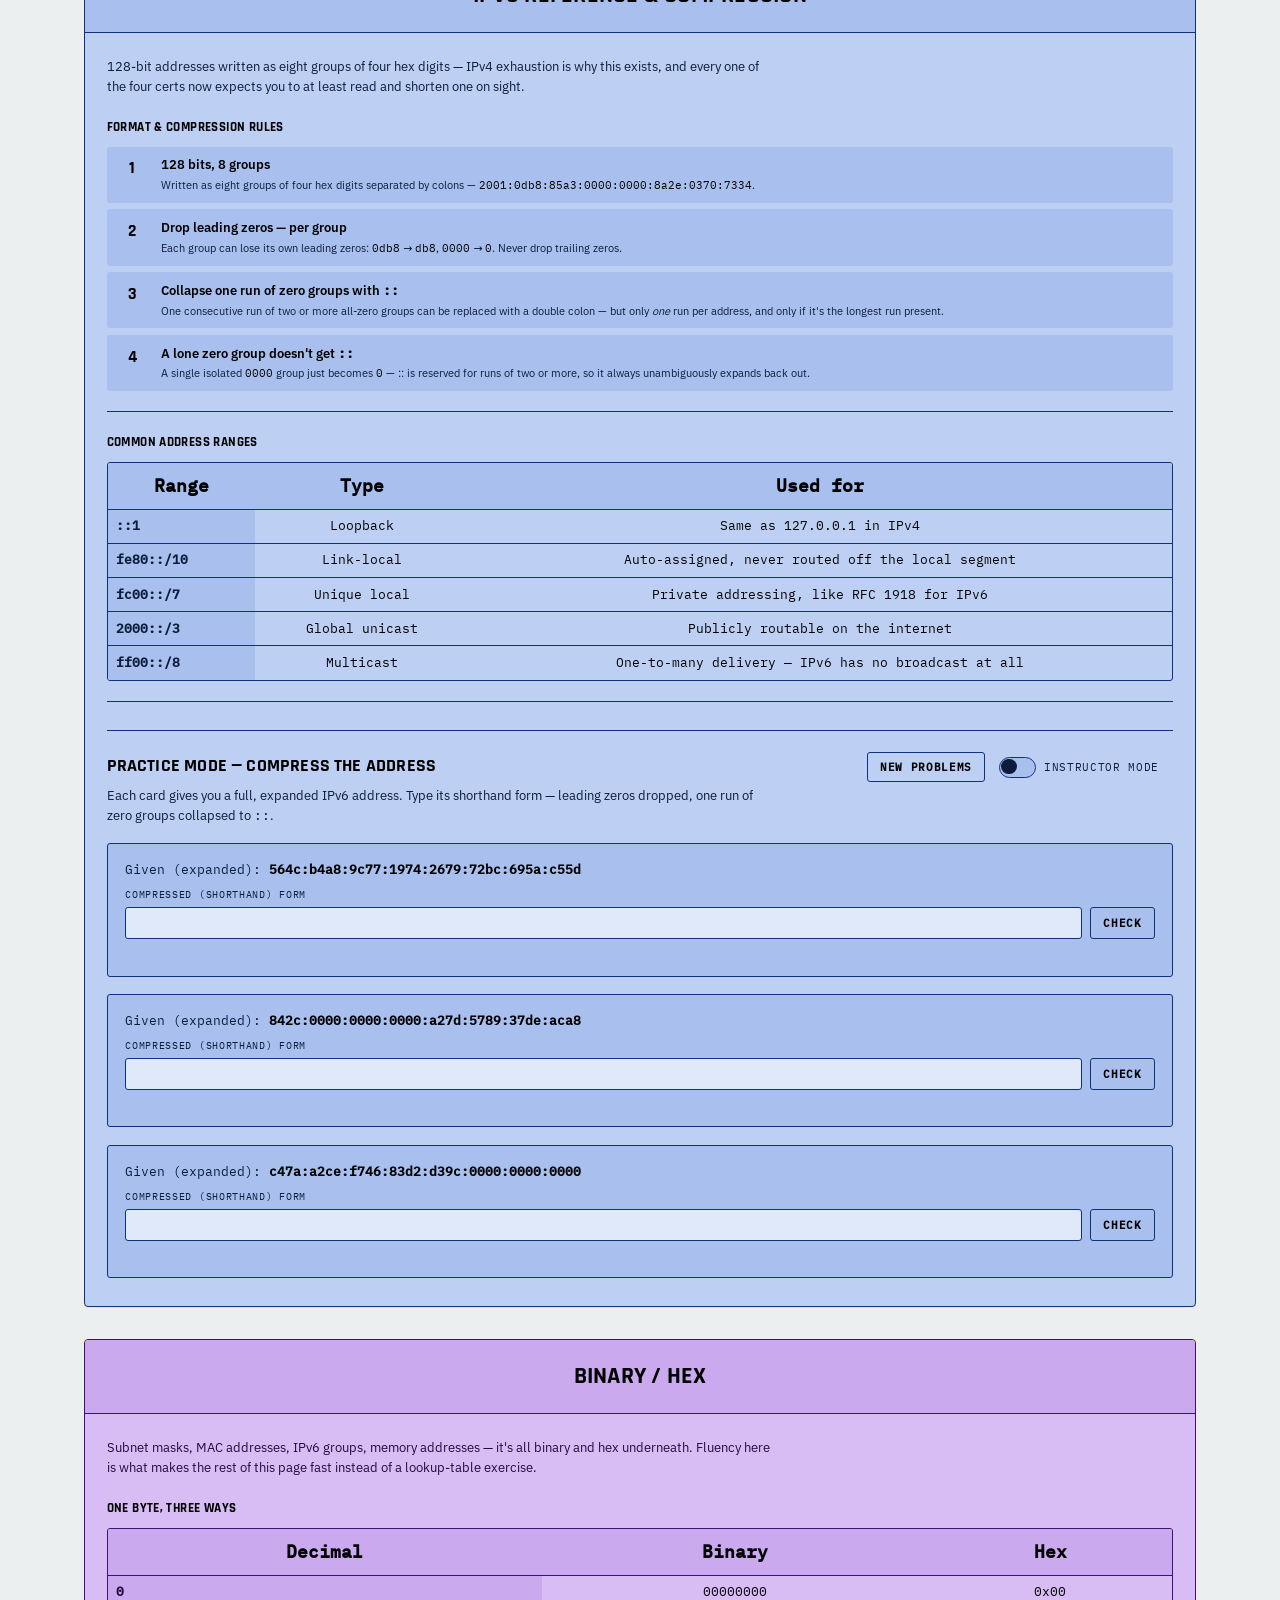
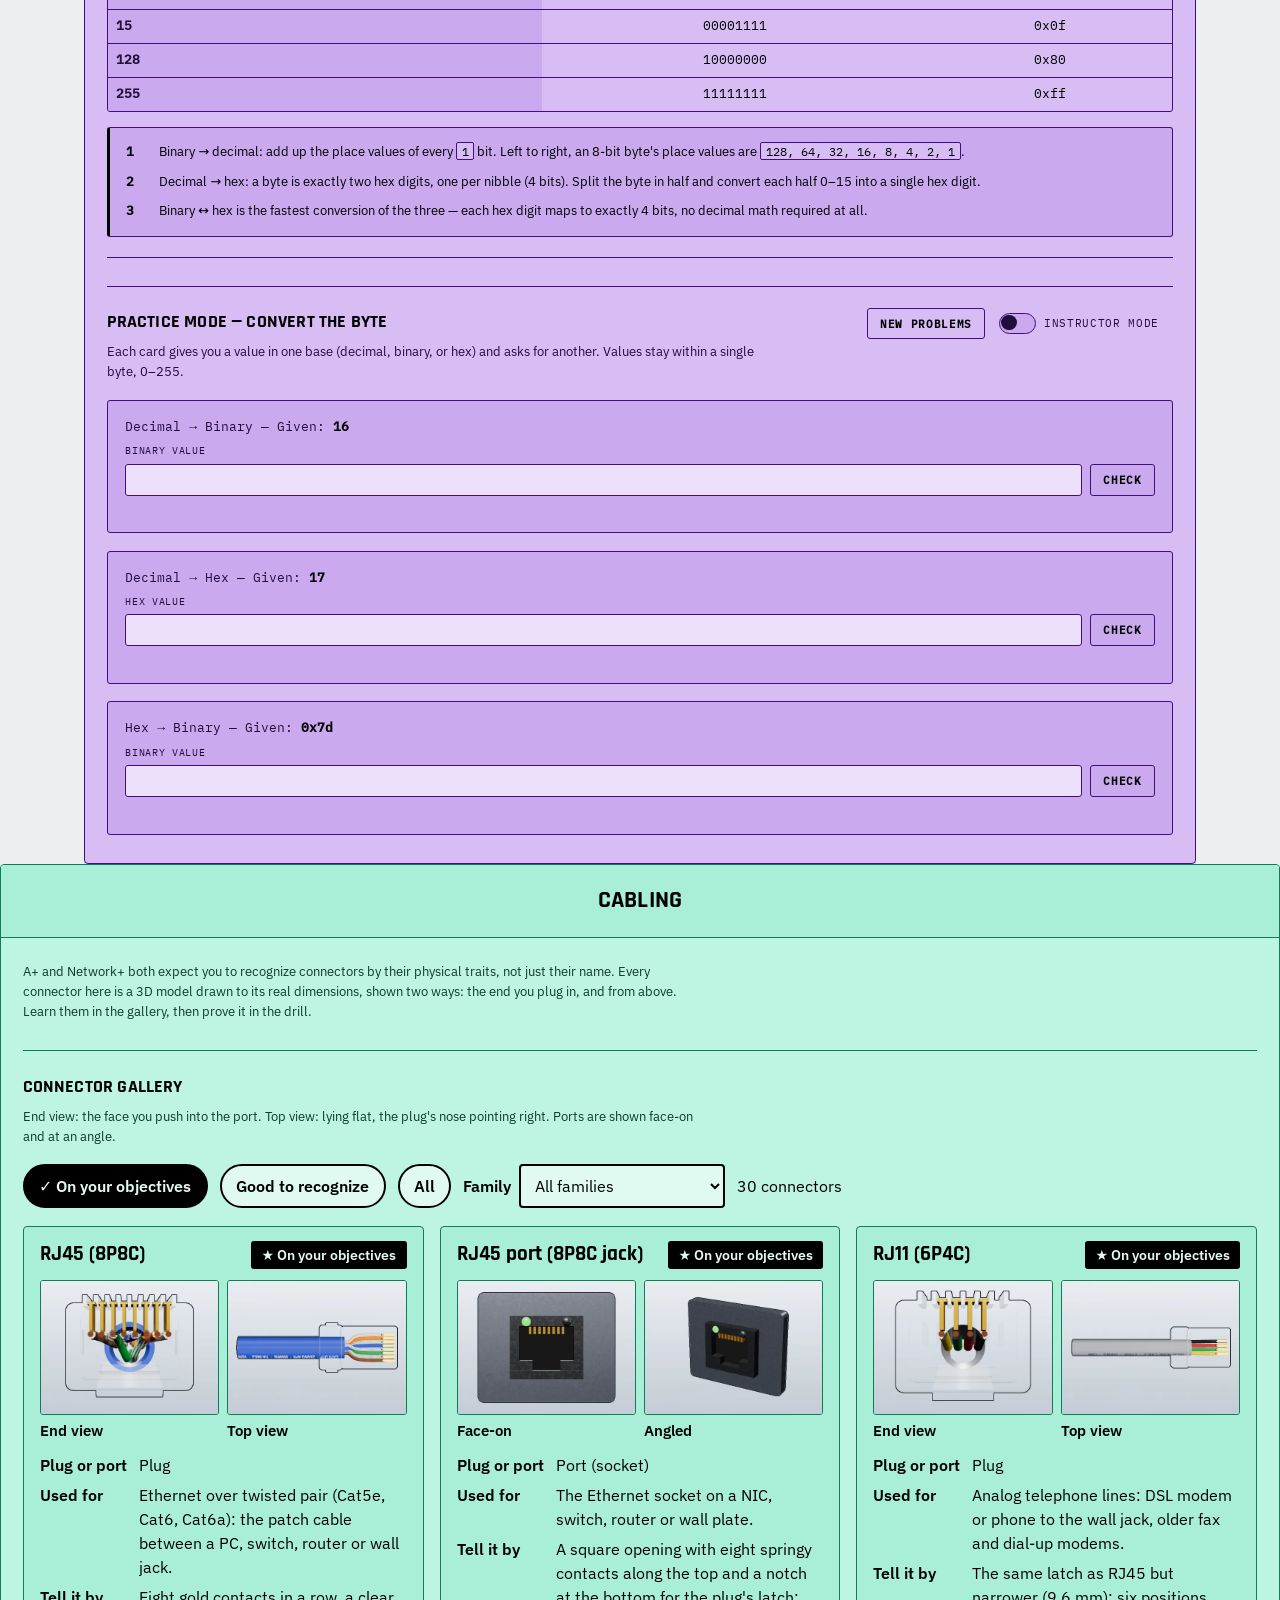
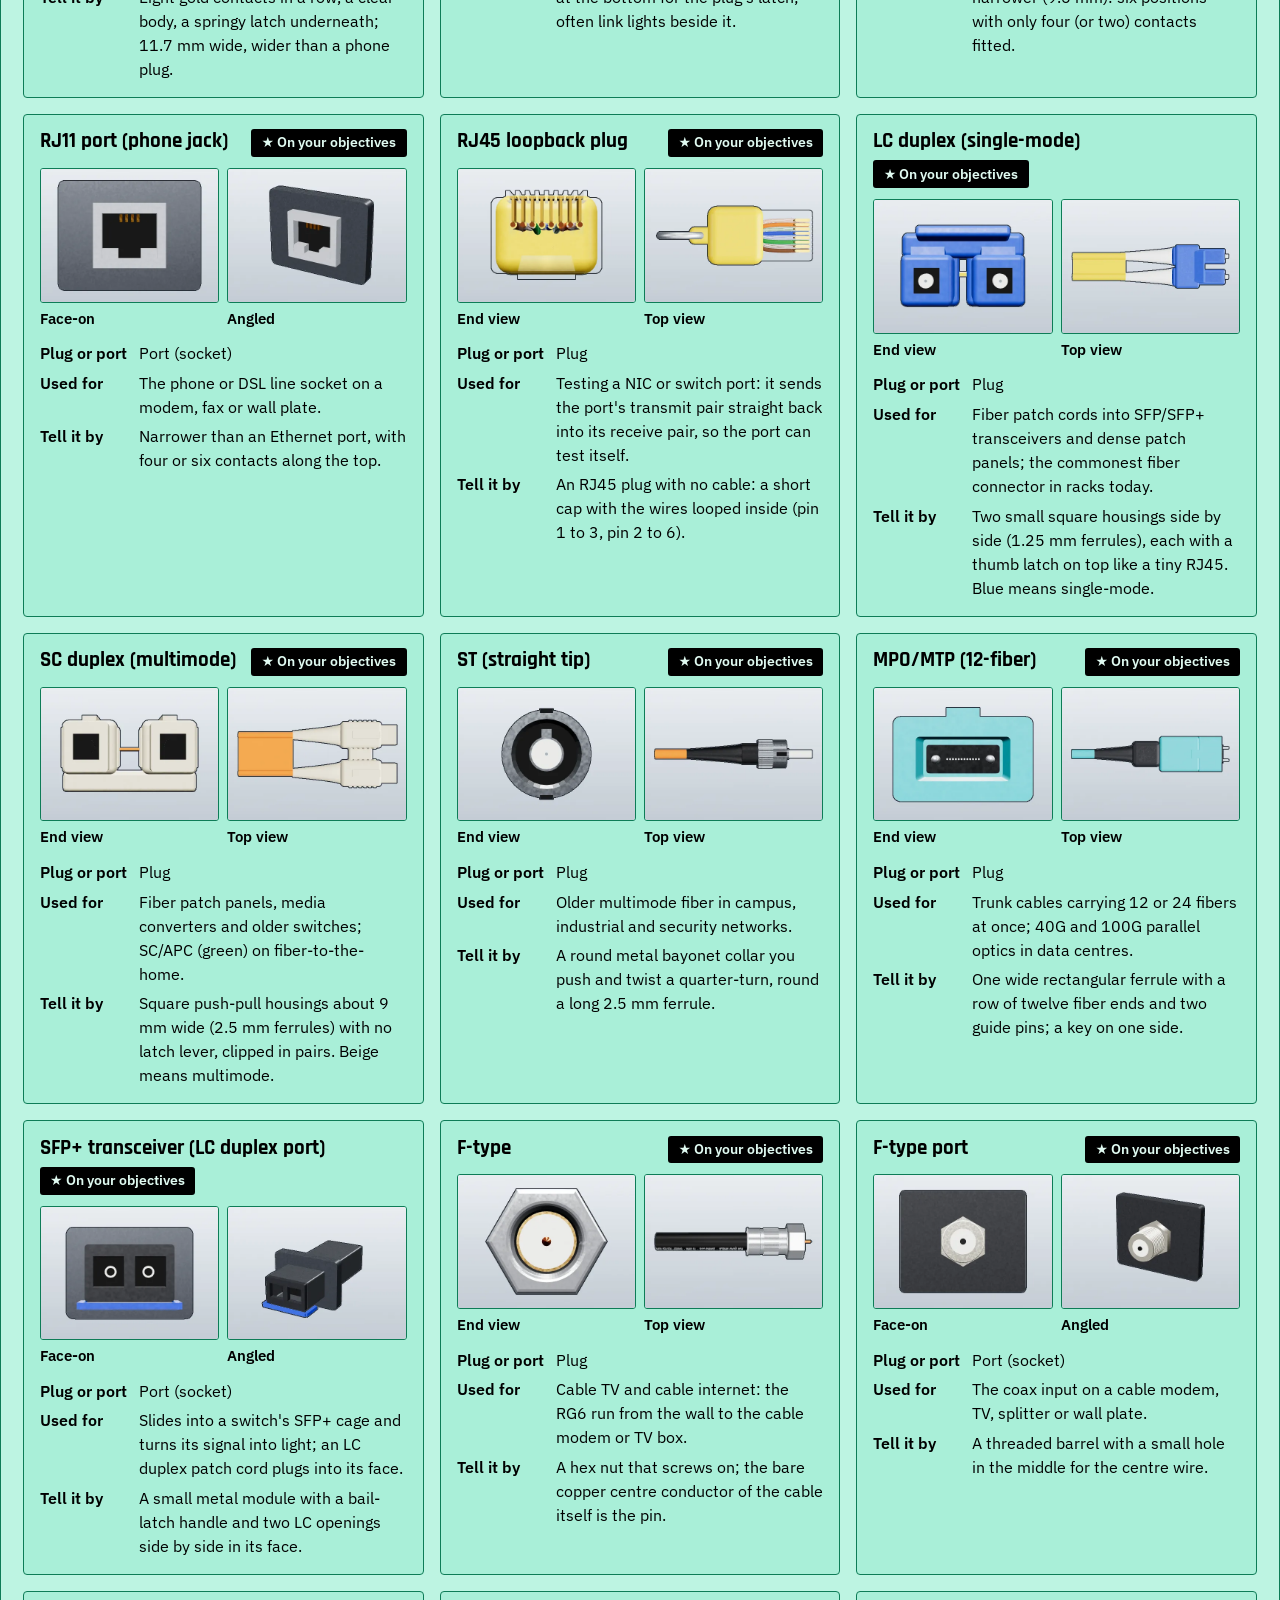
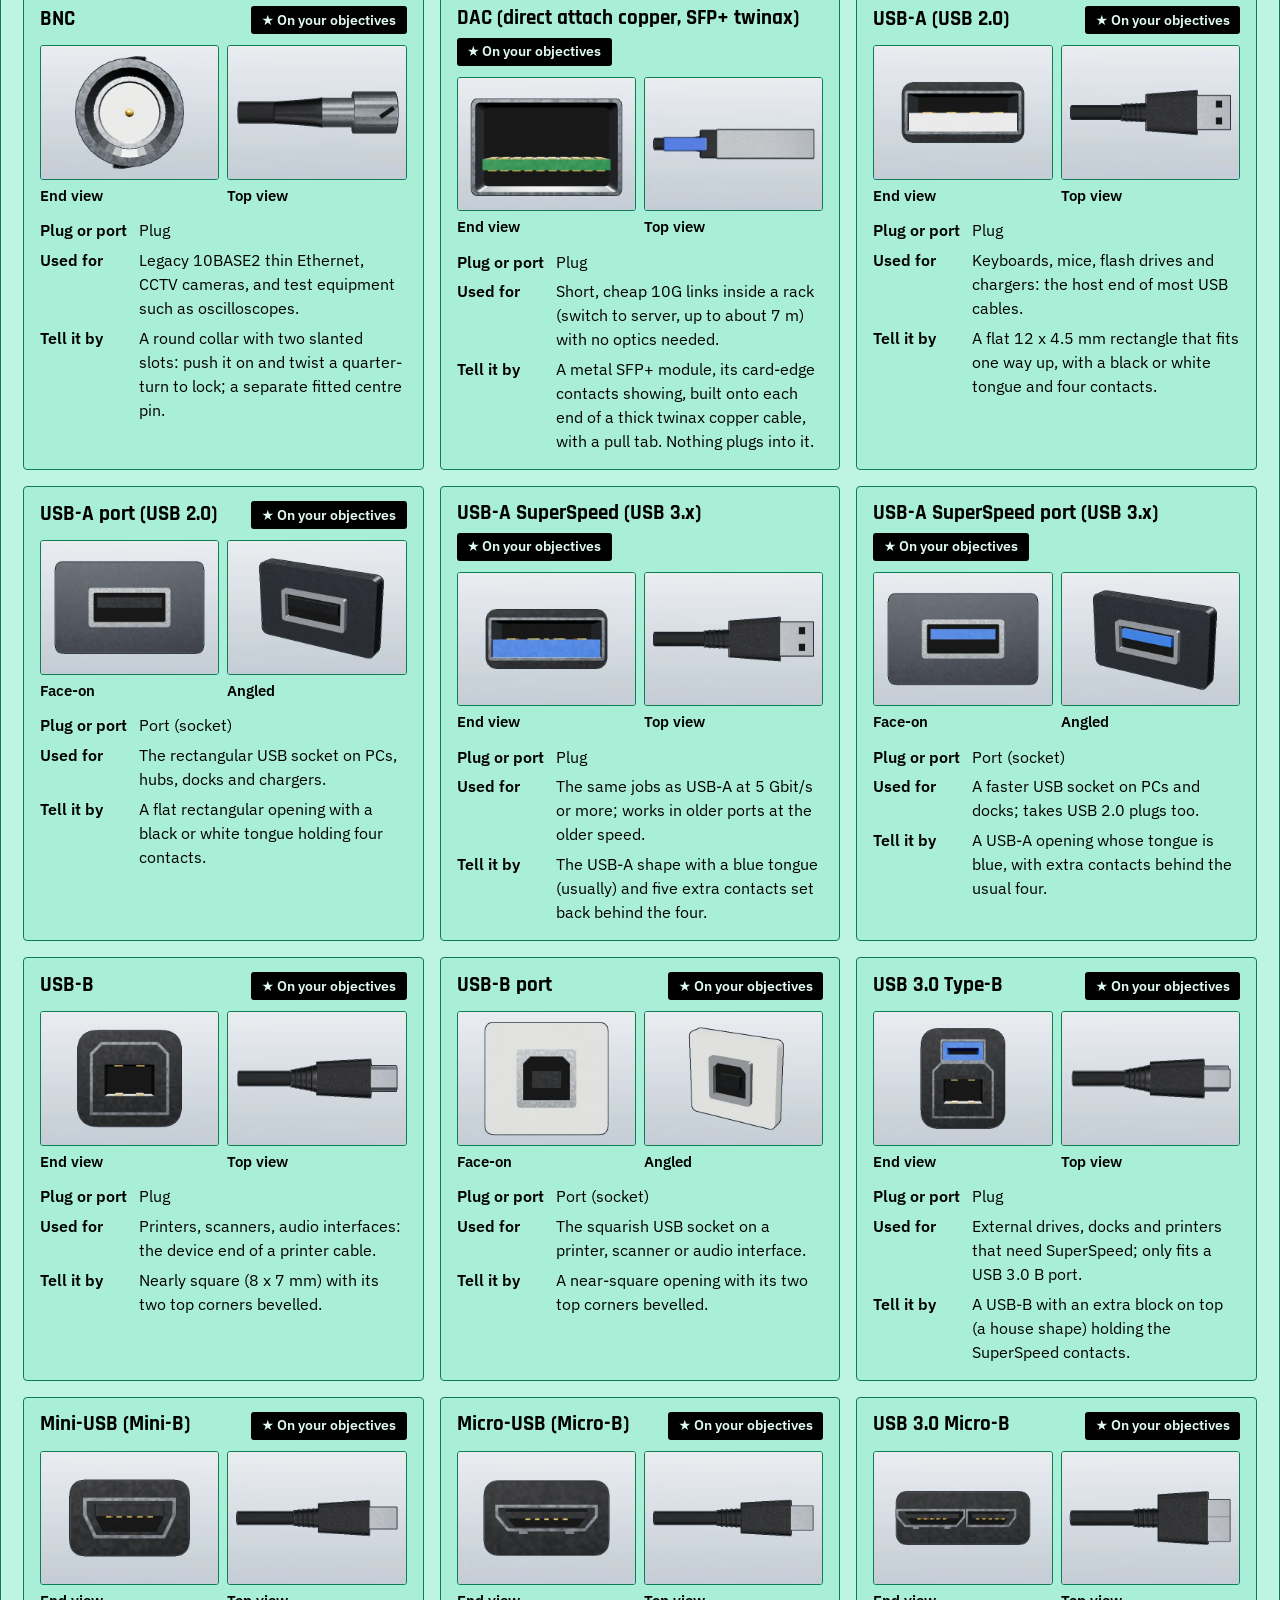
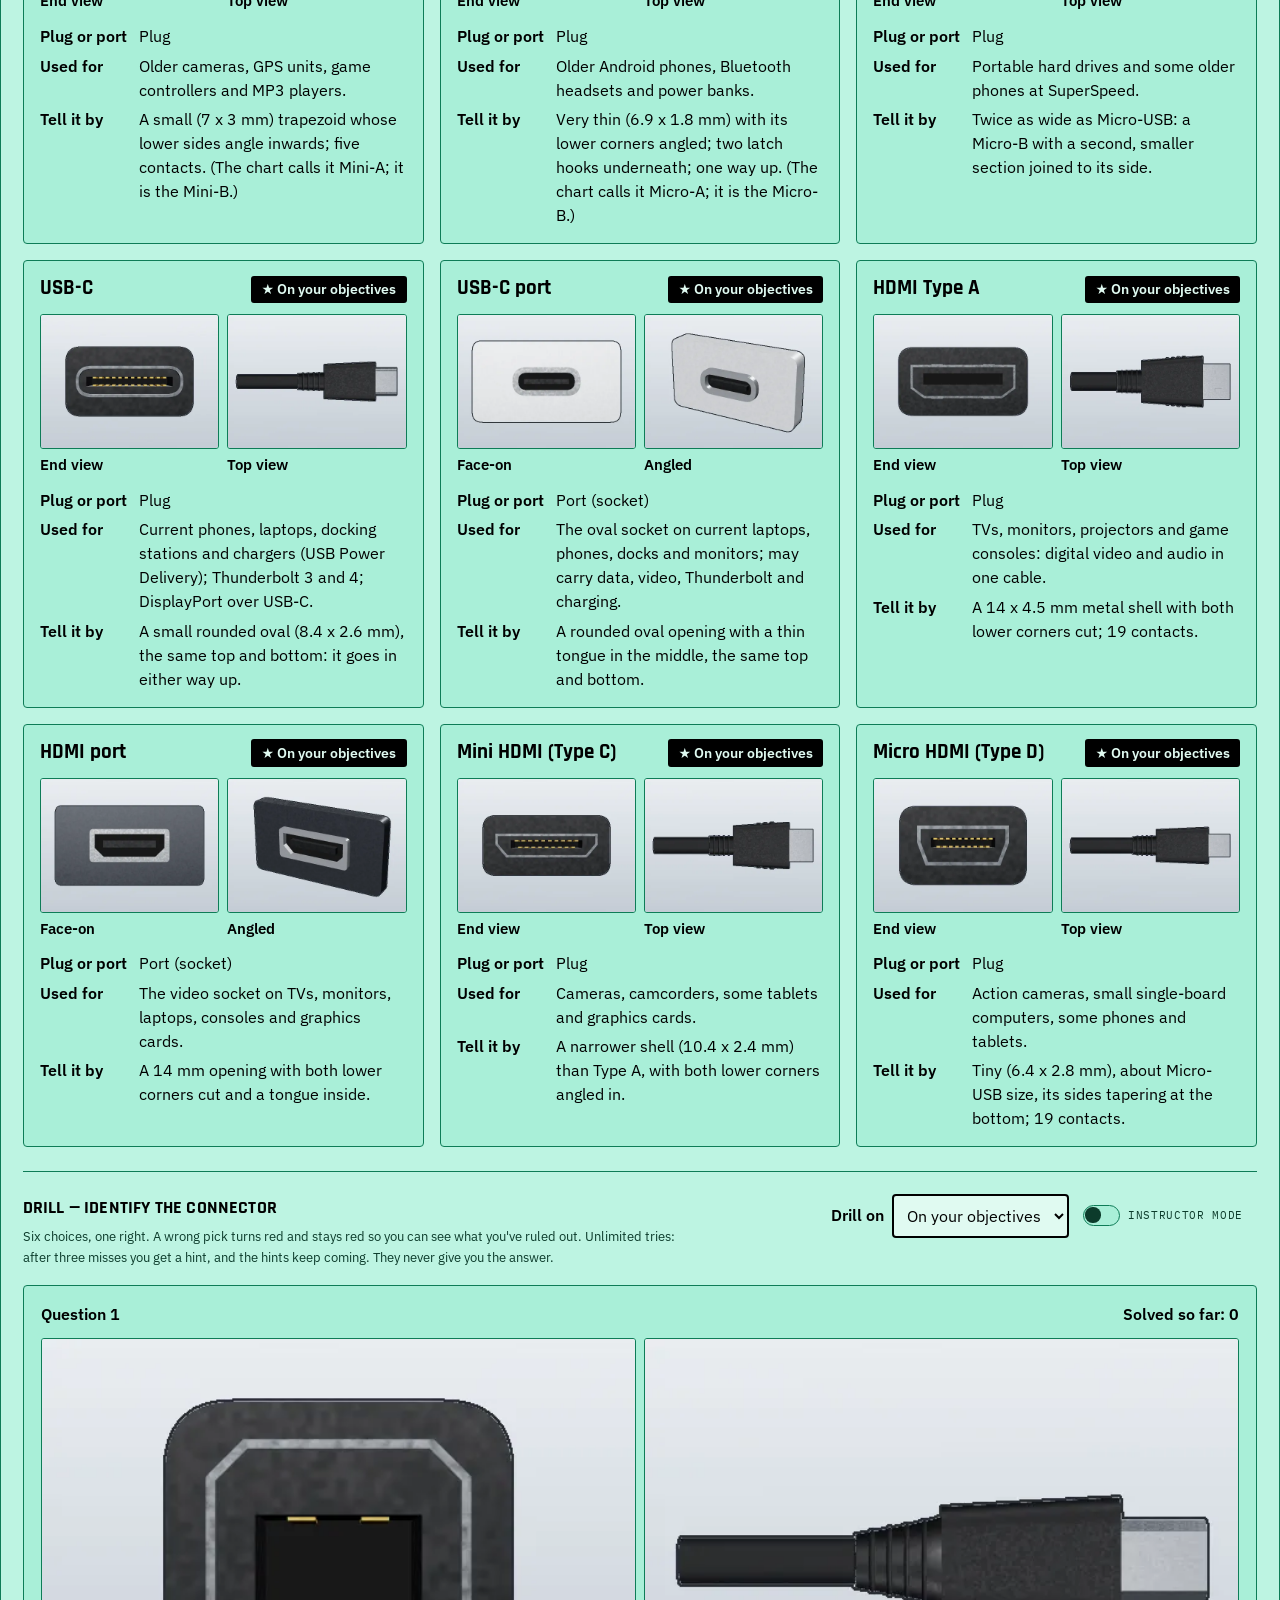
==== commit 150c93b2: "Instructor PIN: only its hash in the page Both instructor checks (the shared PIN dialog and the IPv6" ====
--- a/index.html
+++ b/index.html
@@ -2382,7 +2382,7 @@
            Subnet Calculator / OSI row, above the VLSM module.
 
            Self-contained: its own scoped styles (.v6d), its own IIFE, its own
-           instructor toggle on the same PIN as the rest of the page (3693).
+           instructor toggle on the same PIN as the rest of the page (only a hash of it is in the code).
            It borrows Patch Bay's tokens and currentColor, so it takes the crimson
            circuit fill in dark mode and in light mode without further wiring.
            No IDs collide with anything already in the file.
@@ -3523,7 +3523,10 @@
         }
 
         /* ================= instructor mode ================= */
-        var INSTRUCTOR_PIN = '3693';
+        /* the PIN isn't written here, only its hash (FNV-1a, as in the E4 labs); a static page can't truly hide it,
+           so this keeps answers out of casual reach rather than locking them away */
+        var PIN_HASH = 1166938428;
+        function pinOk(v){ var s = 'patchbay-instructor:' + String(v).trim(), h = 2166136261 >>> 0; for (var i = 0; i < s.length; i++) { h ^= s.charCodeAt(i); h = Math.imul(h, 16777619) >>> 0; } return h === PIN_HASH; }
         var teachBtn = $('ipv6DrillInstructorToggle'), teachMsg = $('ipv6DrillInstructorMsg');
         var modal = $('v6dPin'), pinInput = $('v6dPinInput'), pinErr = $('v6dPinErr');
         var lastFocus = null;
@@ -3553,7 +3556,7 @@
           setTimeout(function(){ if(lastFocus && lastFocus.focus) lastFocus.focus(); }, 0);
         }
         function tryPin(){
-          if(pinInput.value === INSTRUCTOR_PIN){
+          if(pinOk(pinInput.value)){
             teaching = true;
             closePin();
             paintTeach();
@@ -7083,7 +7086,14 @@
      sandboxed contexts (including this page's own hosting) block native
      prompt/alert/confirm dialogs outright, which made the toggle silently
      do nothing when clicked — no error, no visible PIN box, nothing. */
-  var INSTRUCTOR_PIN = "3693";
+  /* the PIN isn't written here, only its hash (FNV-1a, as in the E4 labs); a static page can't truly hide it,
+     so this keeps answers out of casual reach rather than locking them away */
+  var PIN_HASH = 1166938428;
+  function pinOk(v) {
+    var s = "patchbay-instructor:" + String(v).trim(), h = 2166136261 >>> 0;
+    for (var i = 0; i < s.length; i++) { h ^= s.charCodeAt(i); h = Math.imul(h, 16777619) >>> 0; }
+    return h === PIN_HASH;
+  }
   var pinModal = document.getElementById("pinModal");
   var pinModalInput = document.getElementById("pinModalInput");
   var pinModalMsg = document.getElementById("pinModalMsg");
@@ -7141,7 +7151,7 @@
 
   function submitPinModal() {
     if (!pinModalPending) return;
-    if (pinModalInput.value === INSTRUCTOR_PIN) {
+    if (pinOk(pinModalInput.value)) {
       var pending = pinModalPending;
       pinModalPending = null;
       setTimeout(function () {
